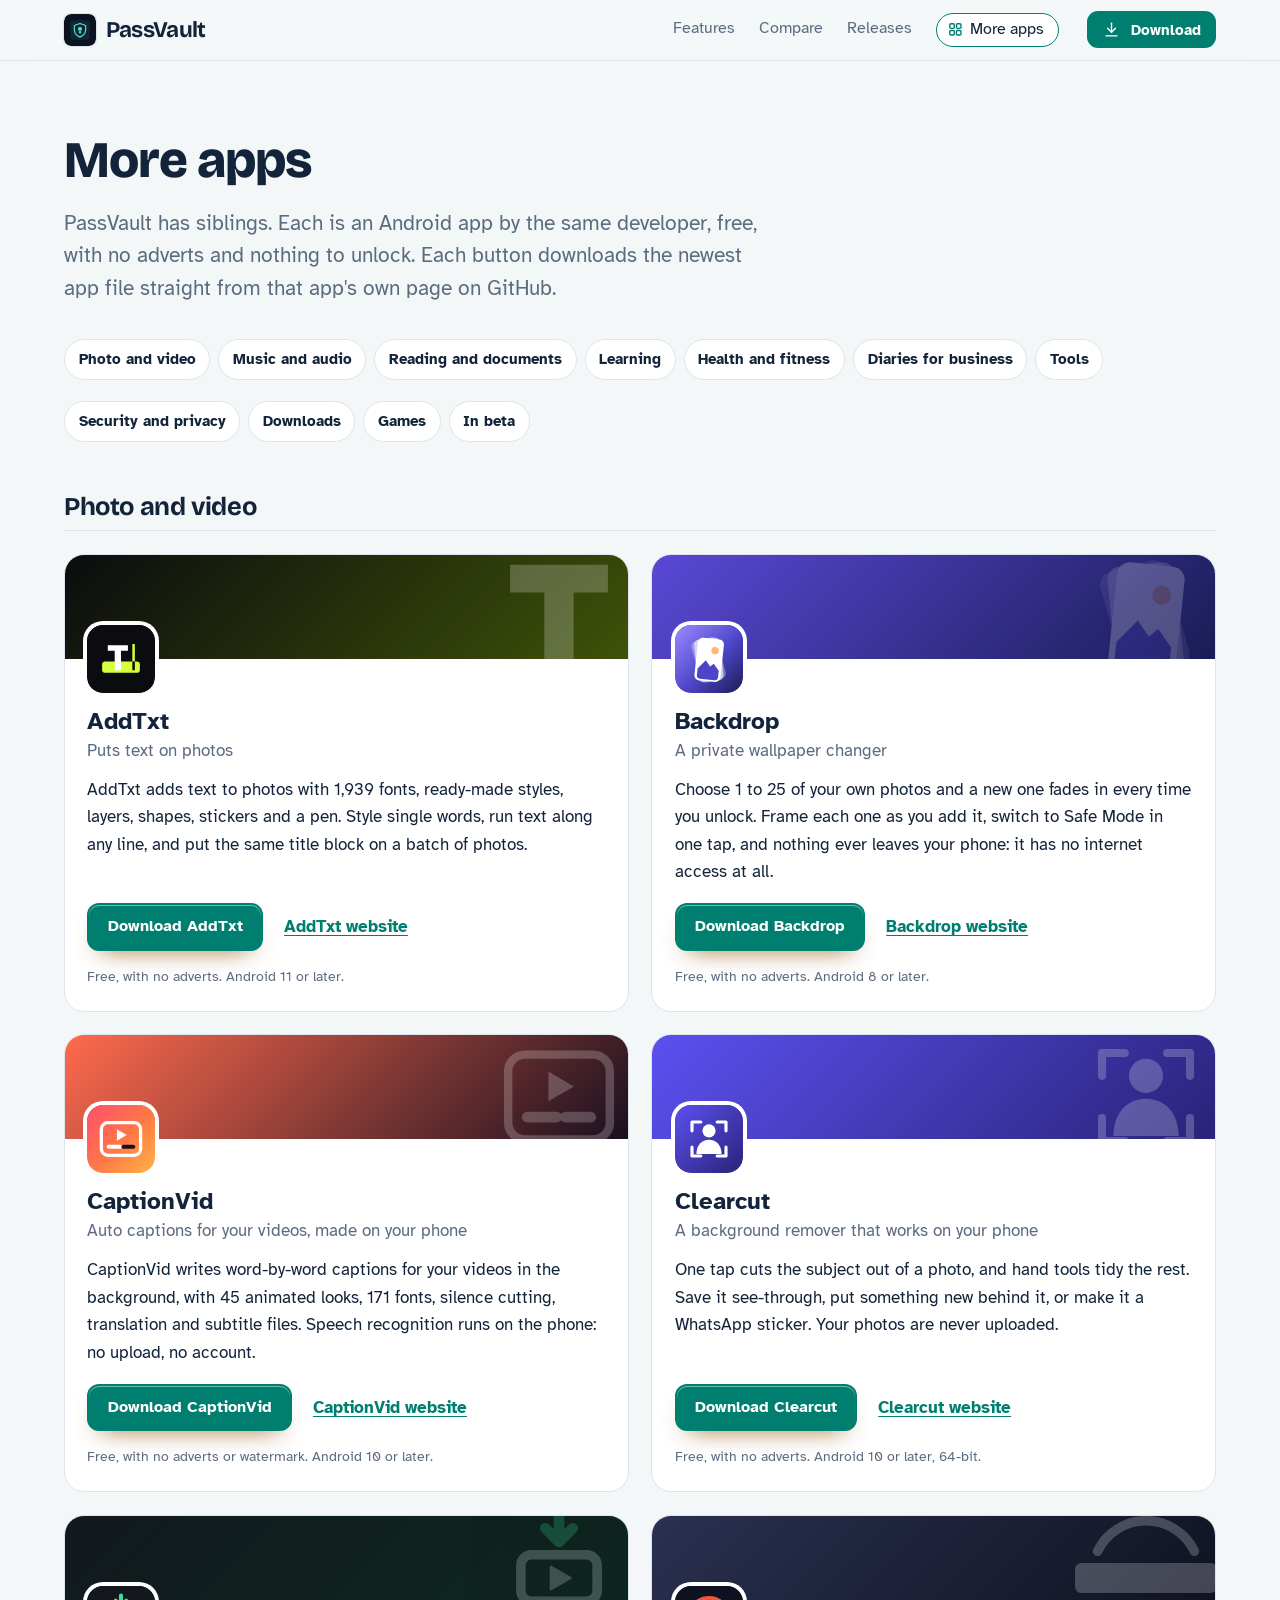
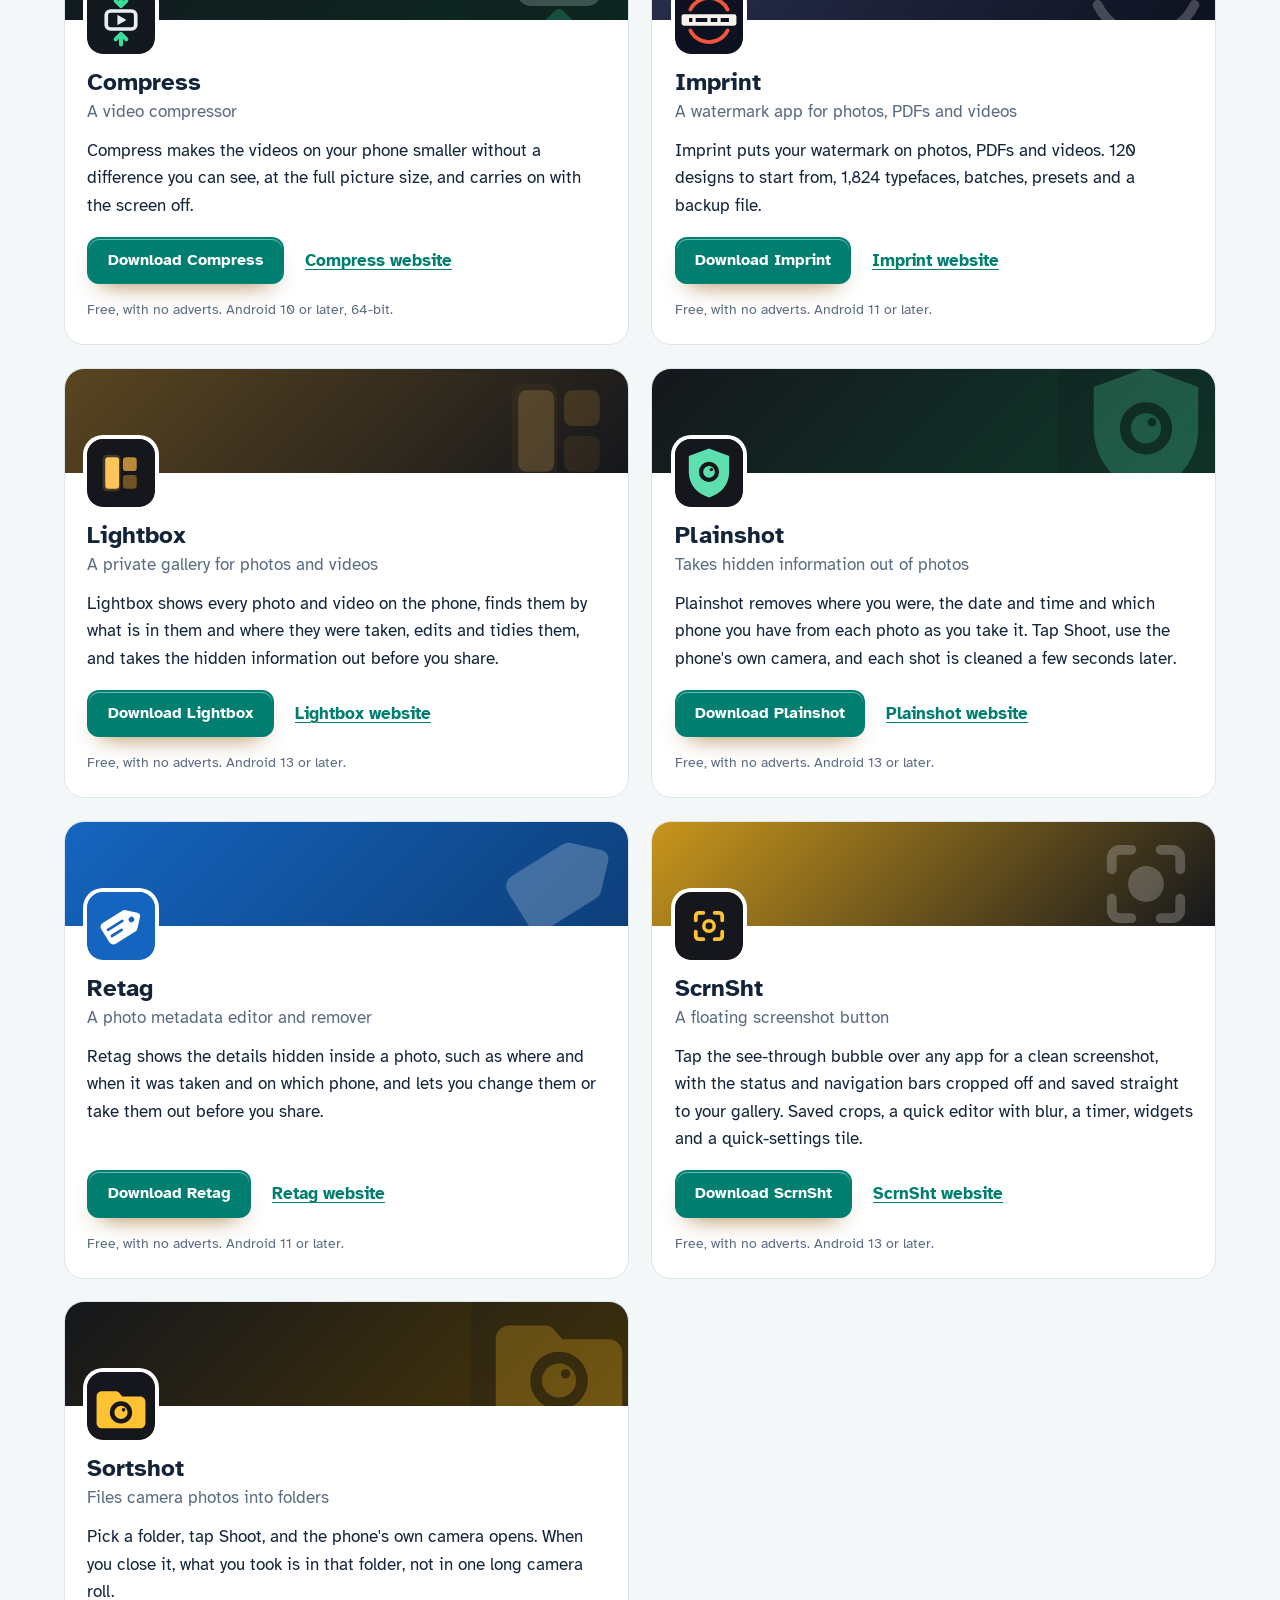
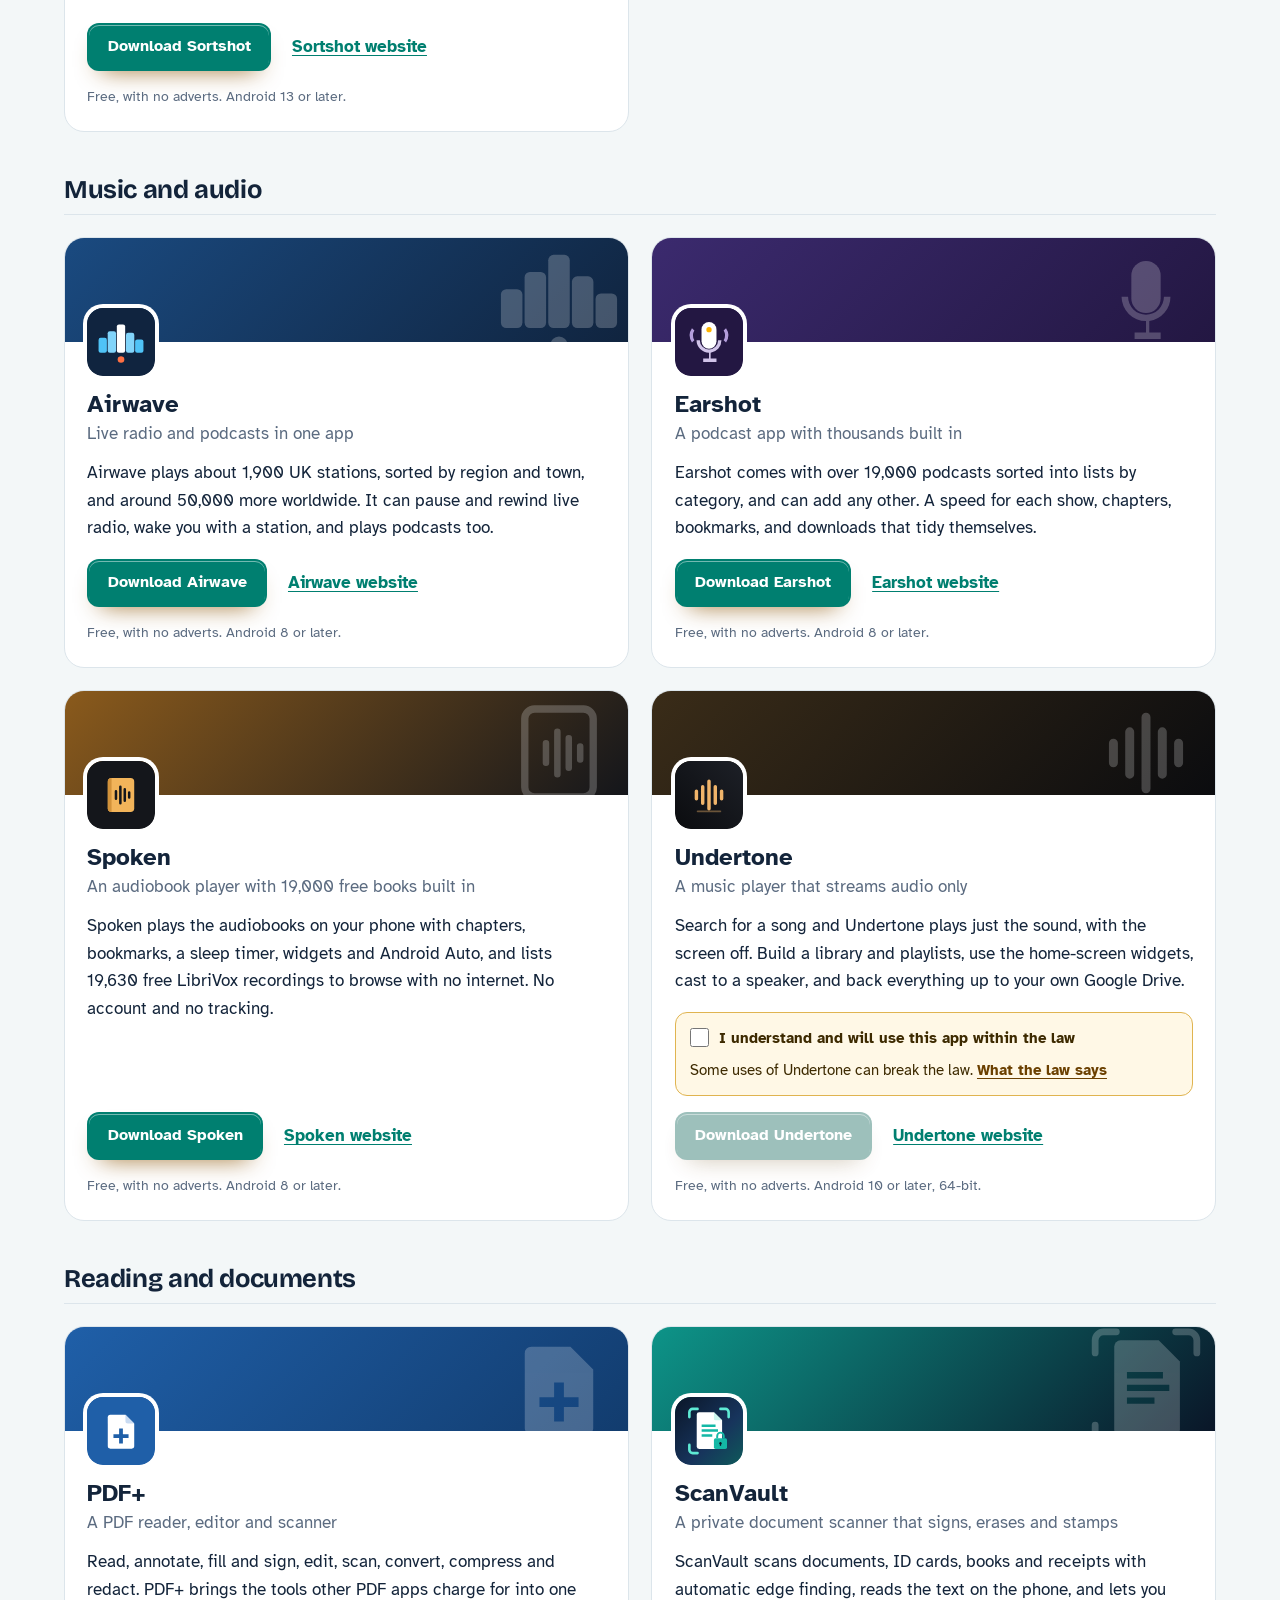
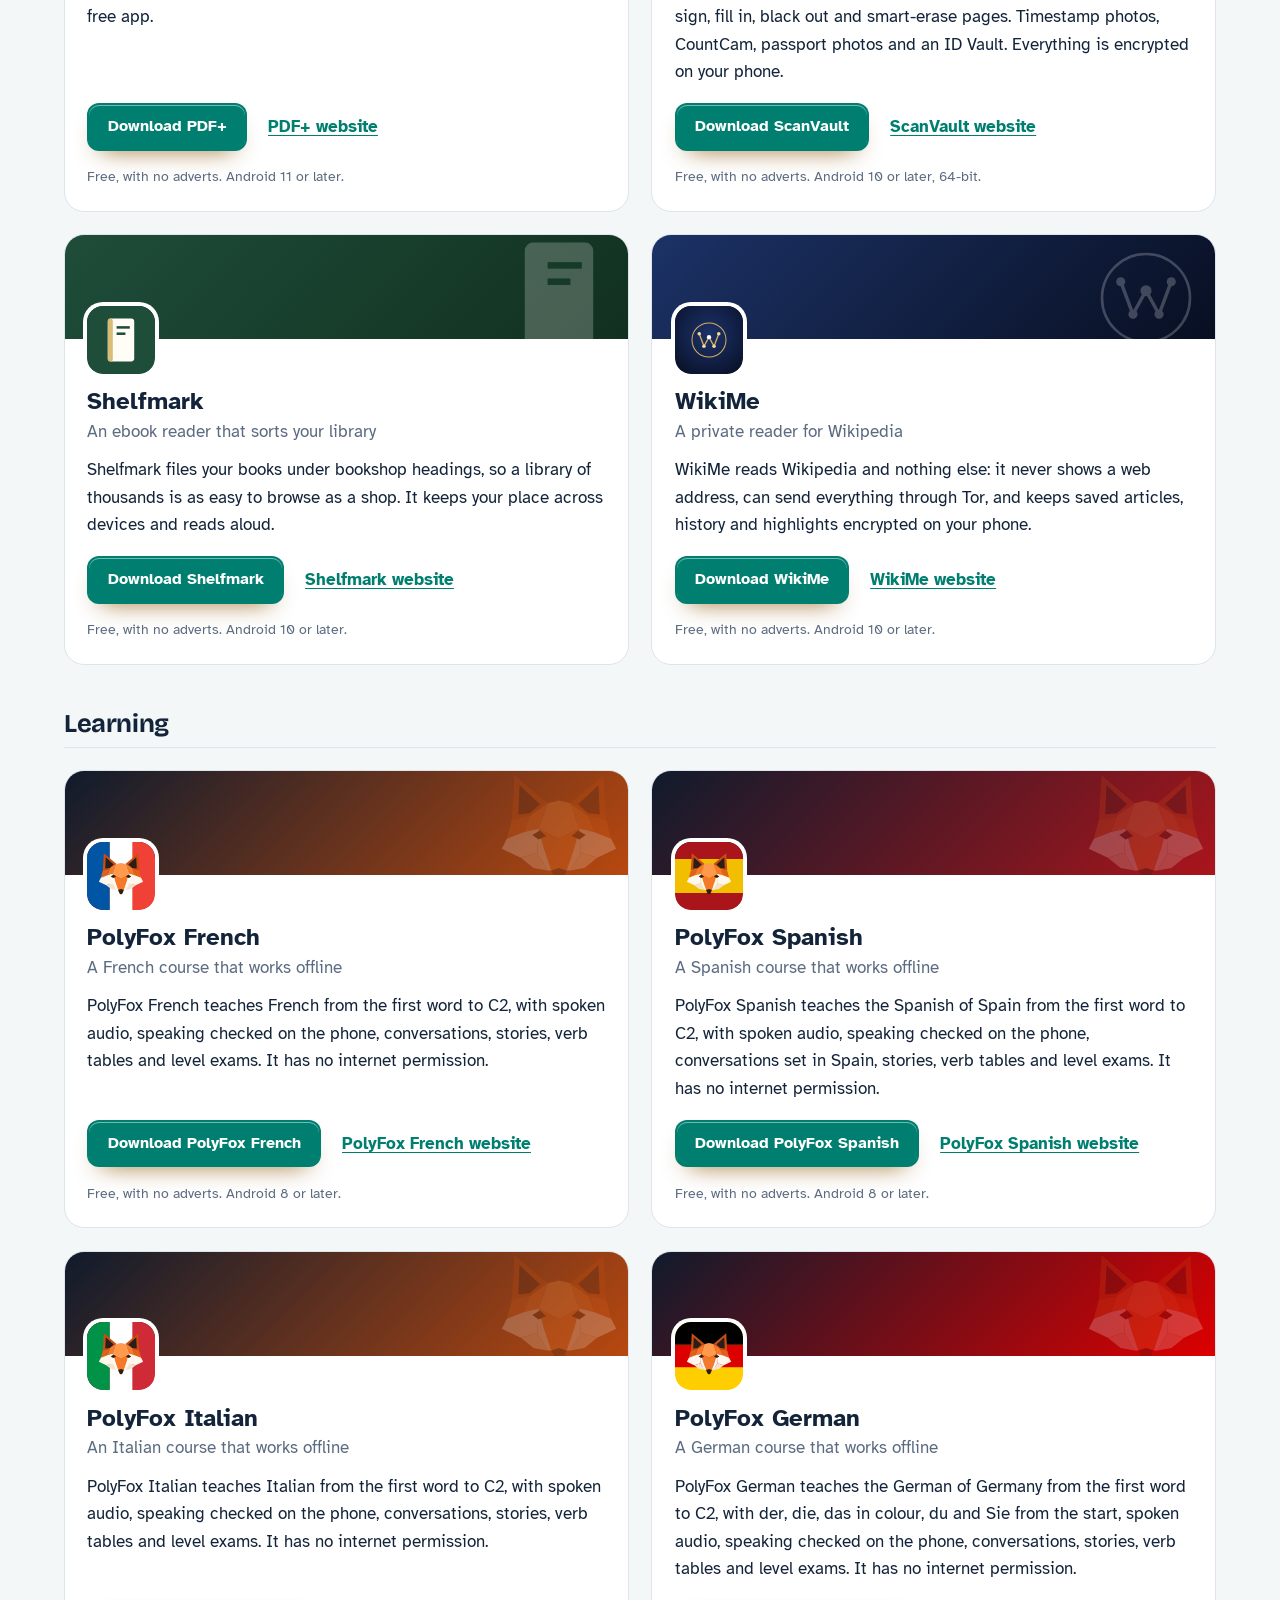
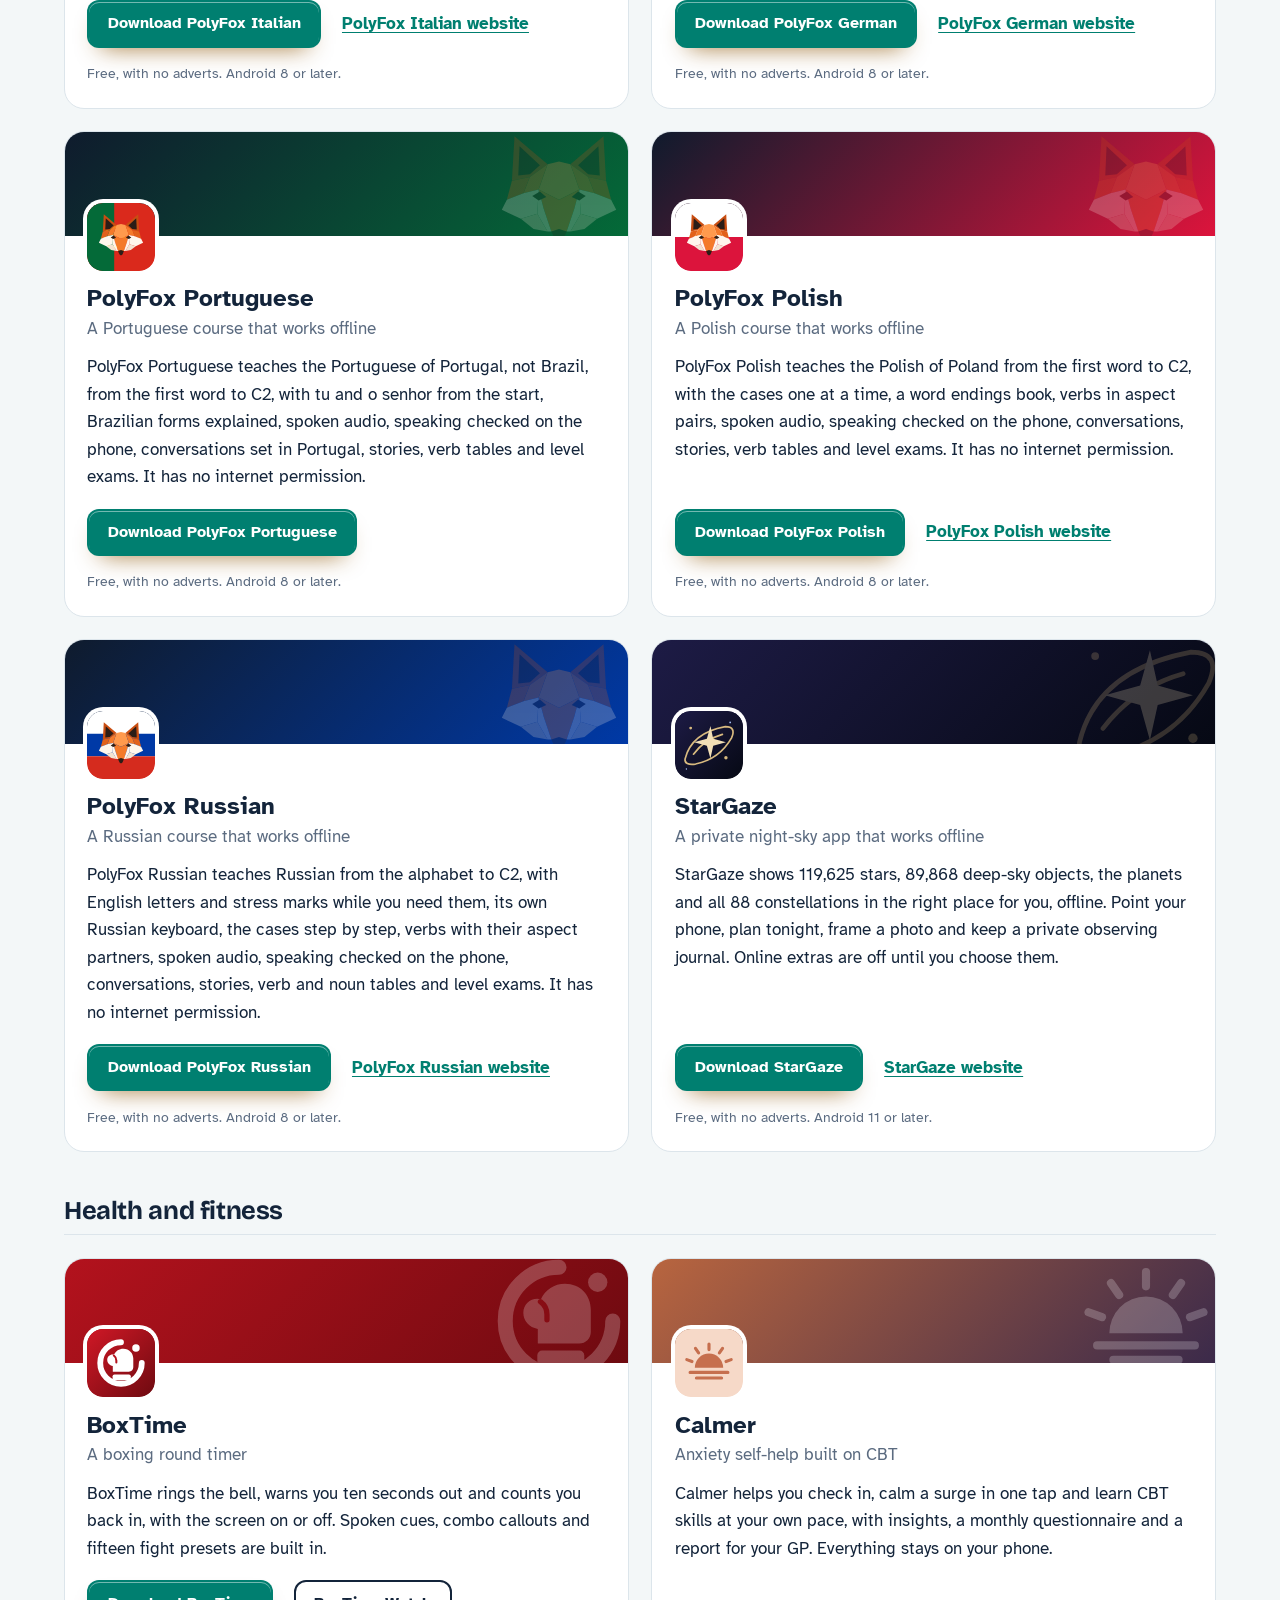
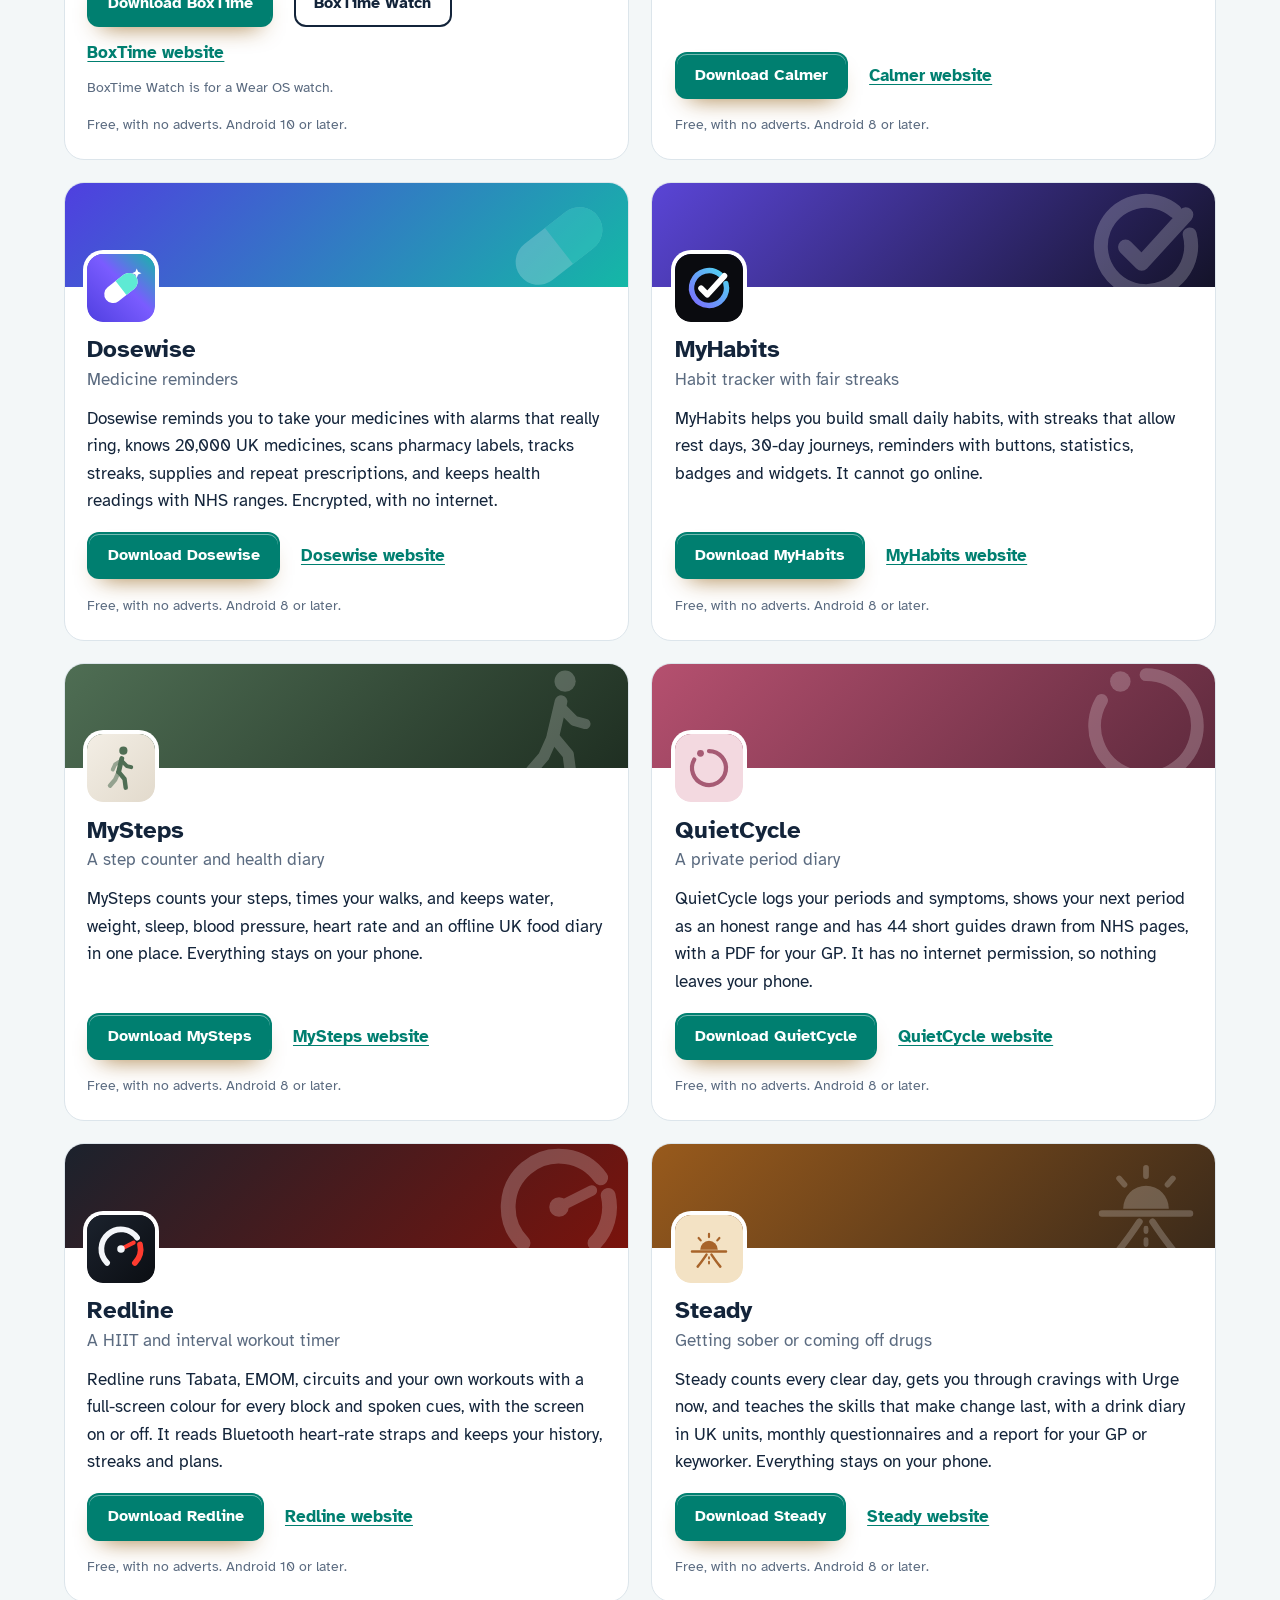
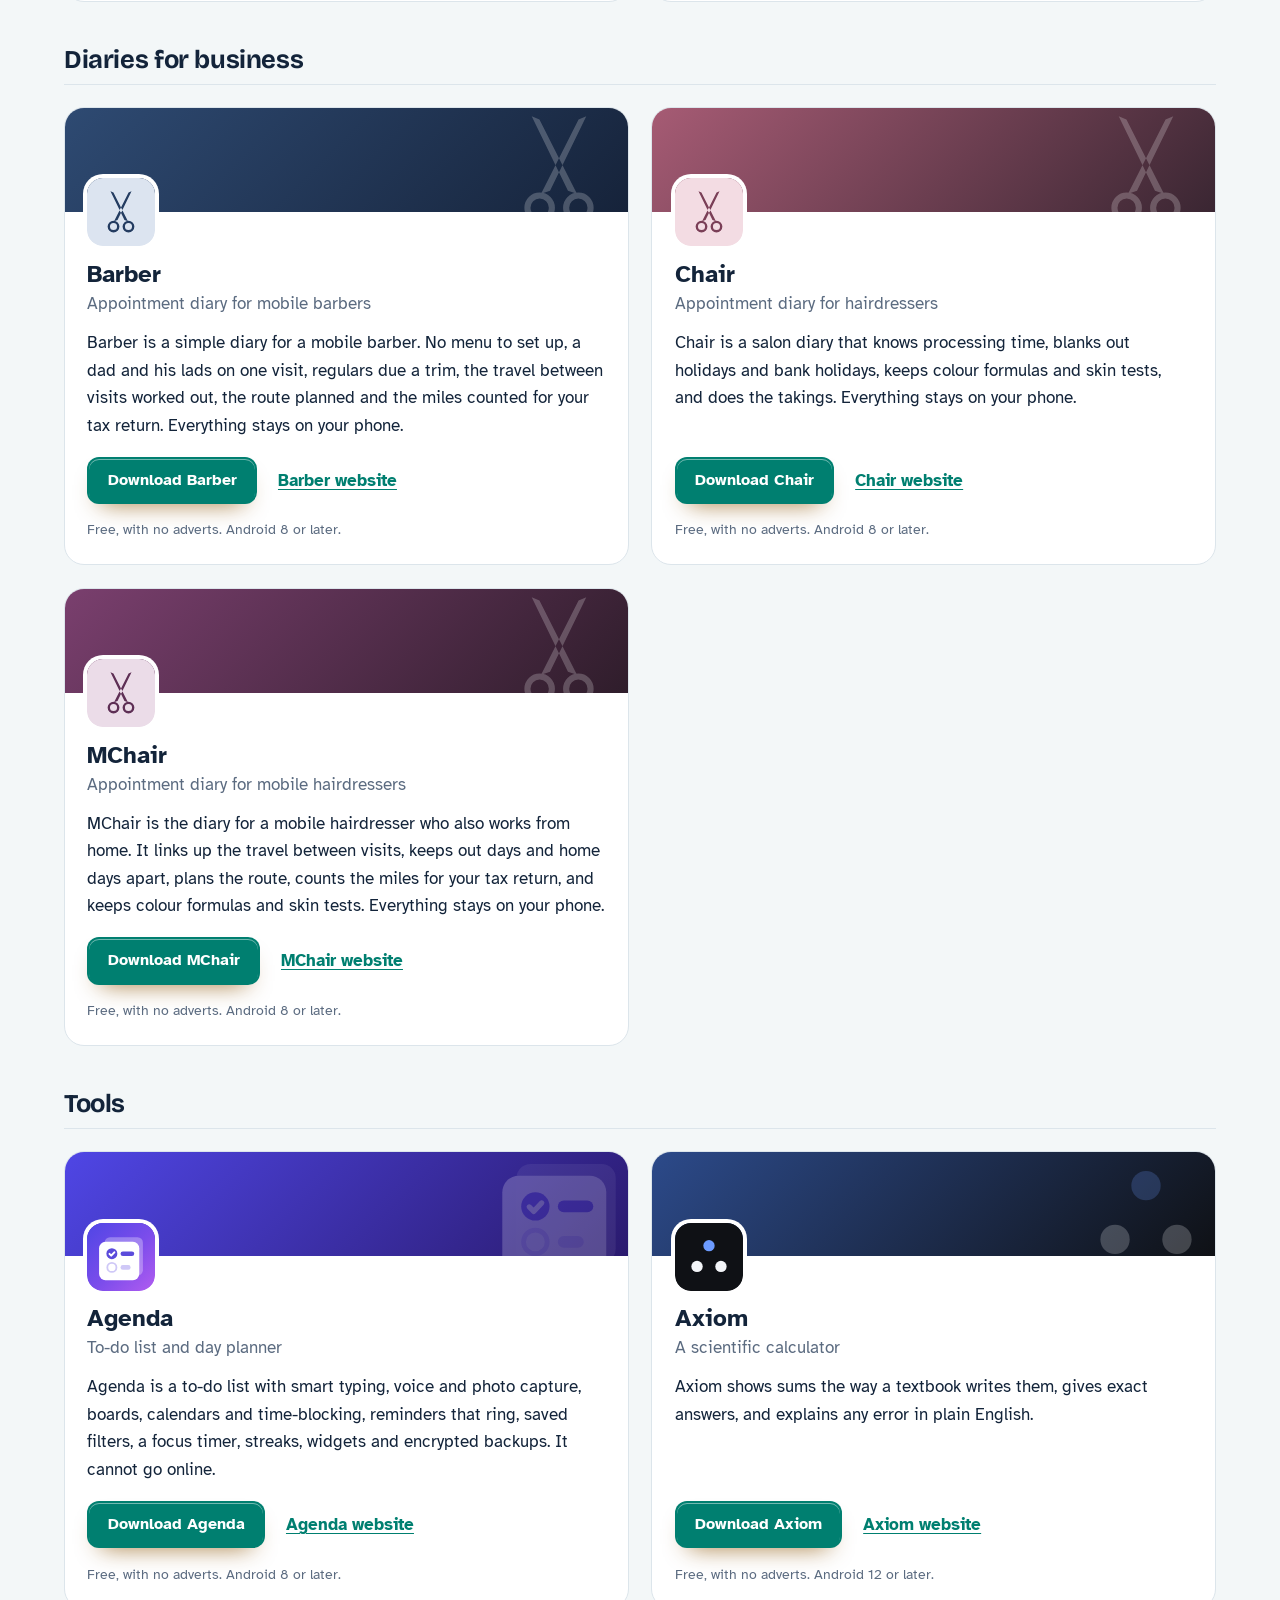
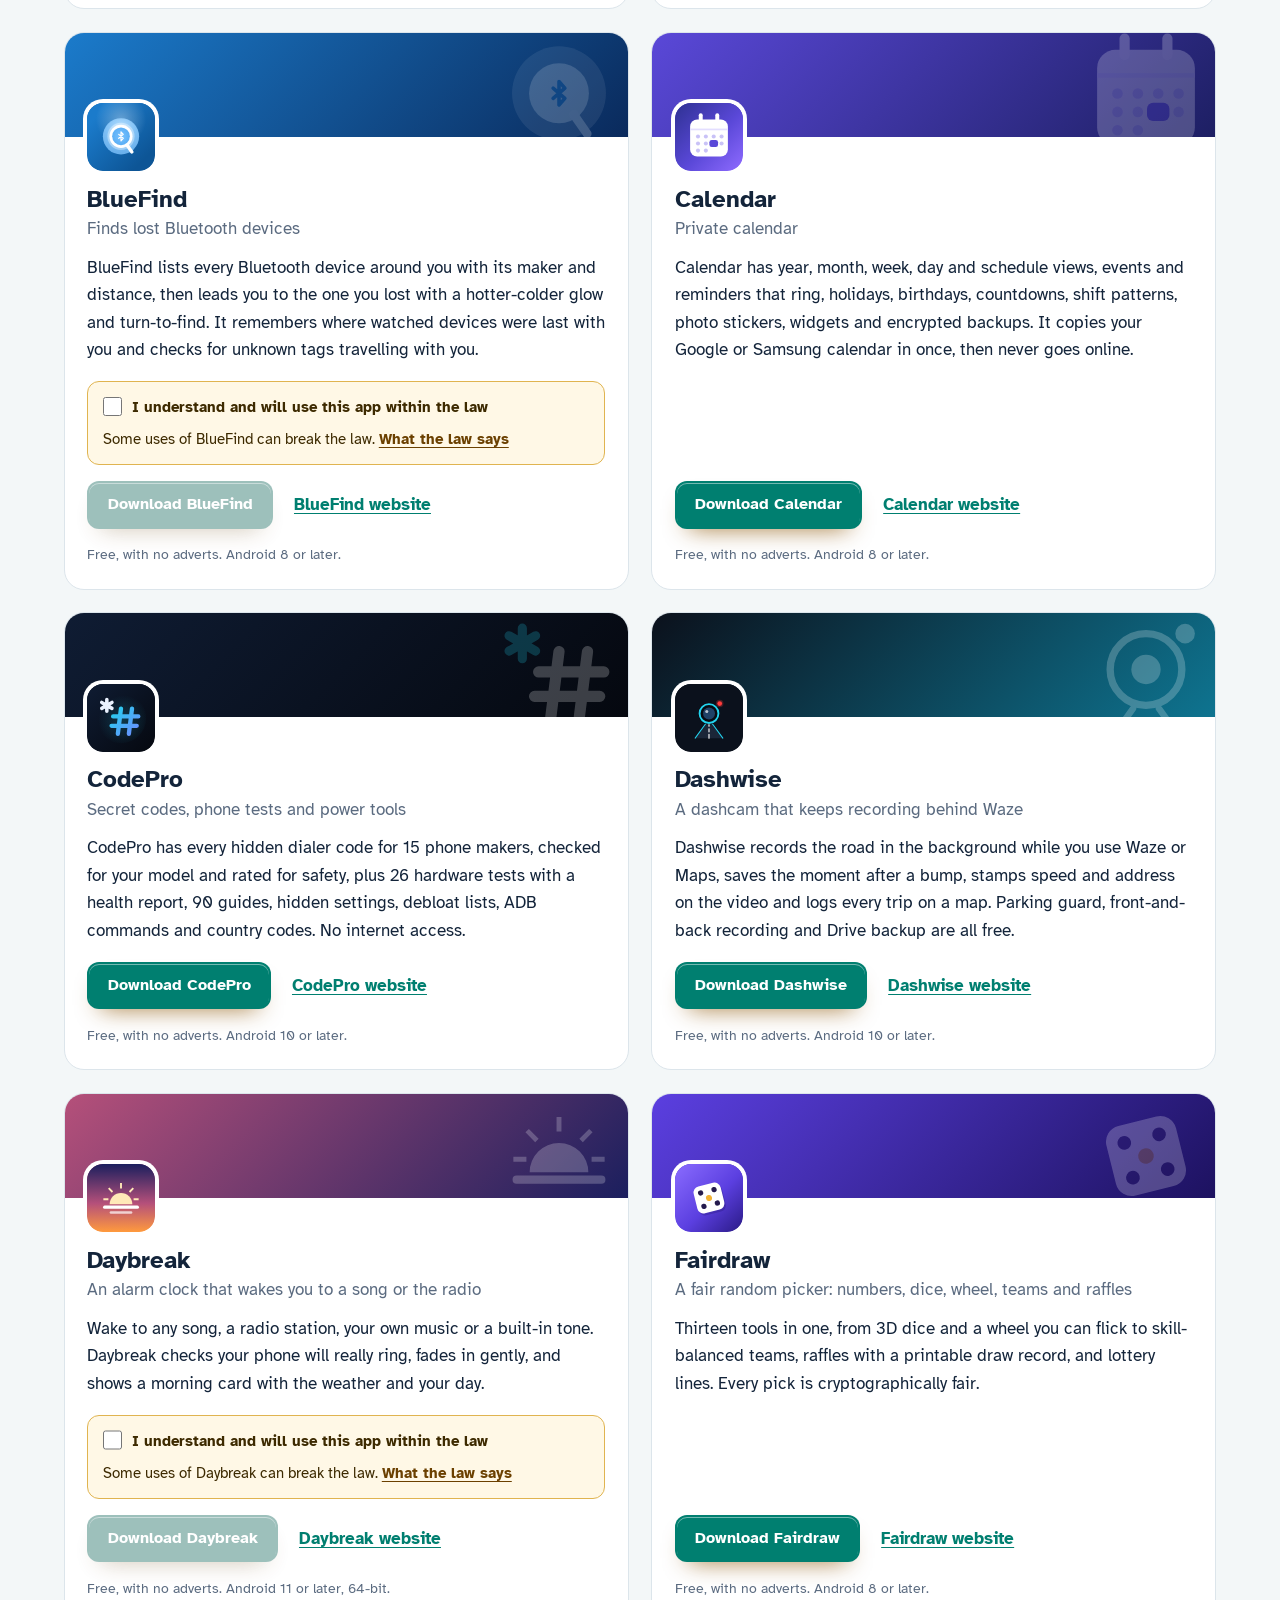
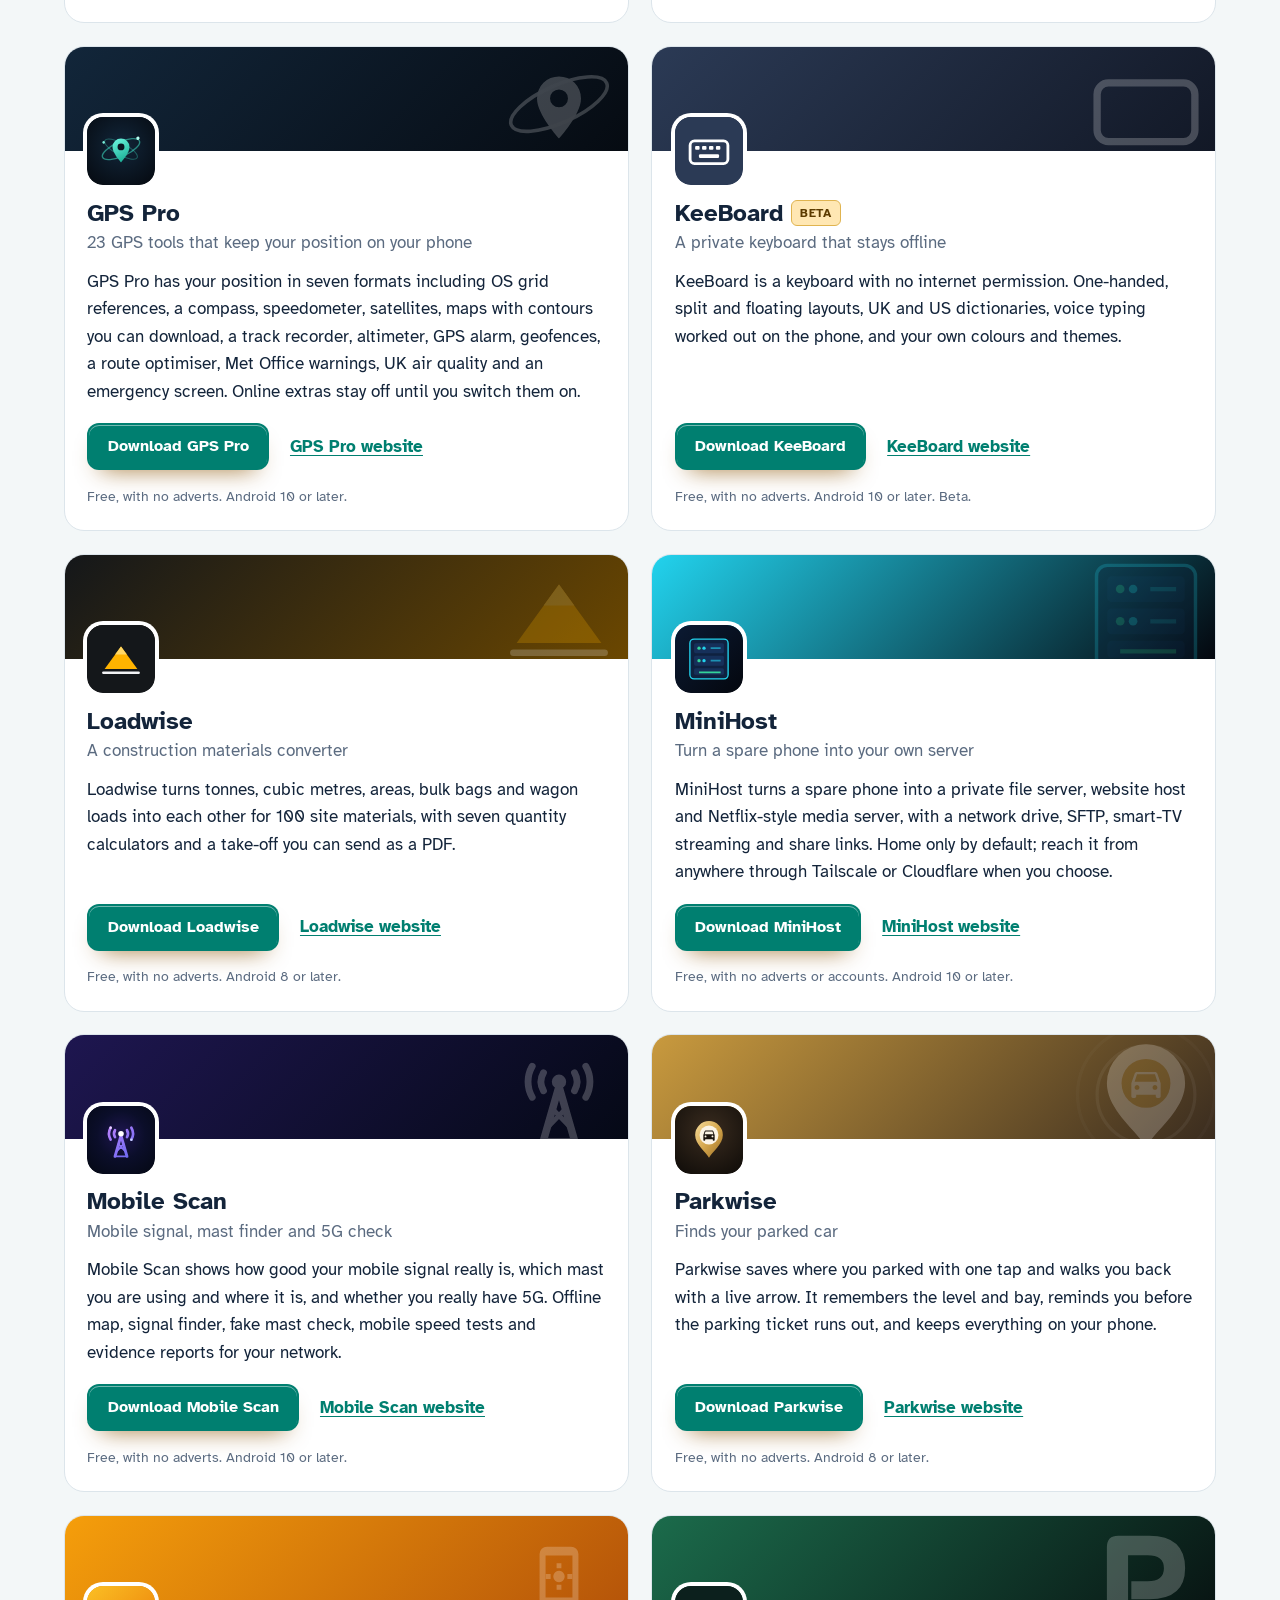
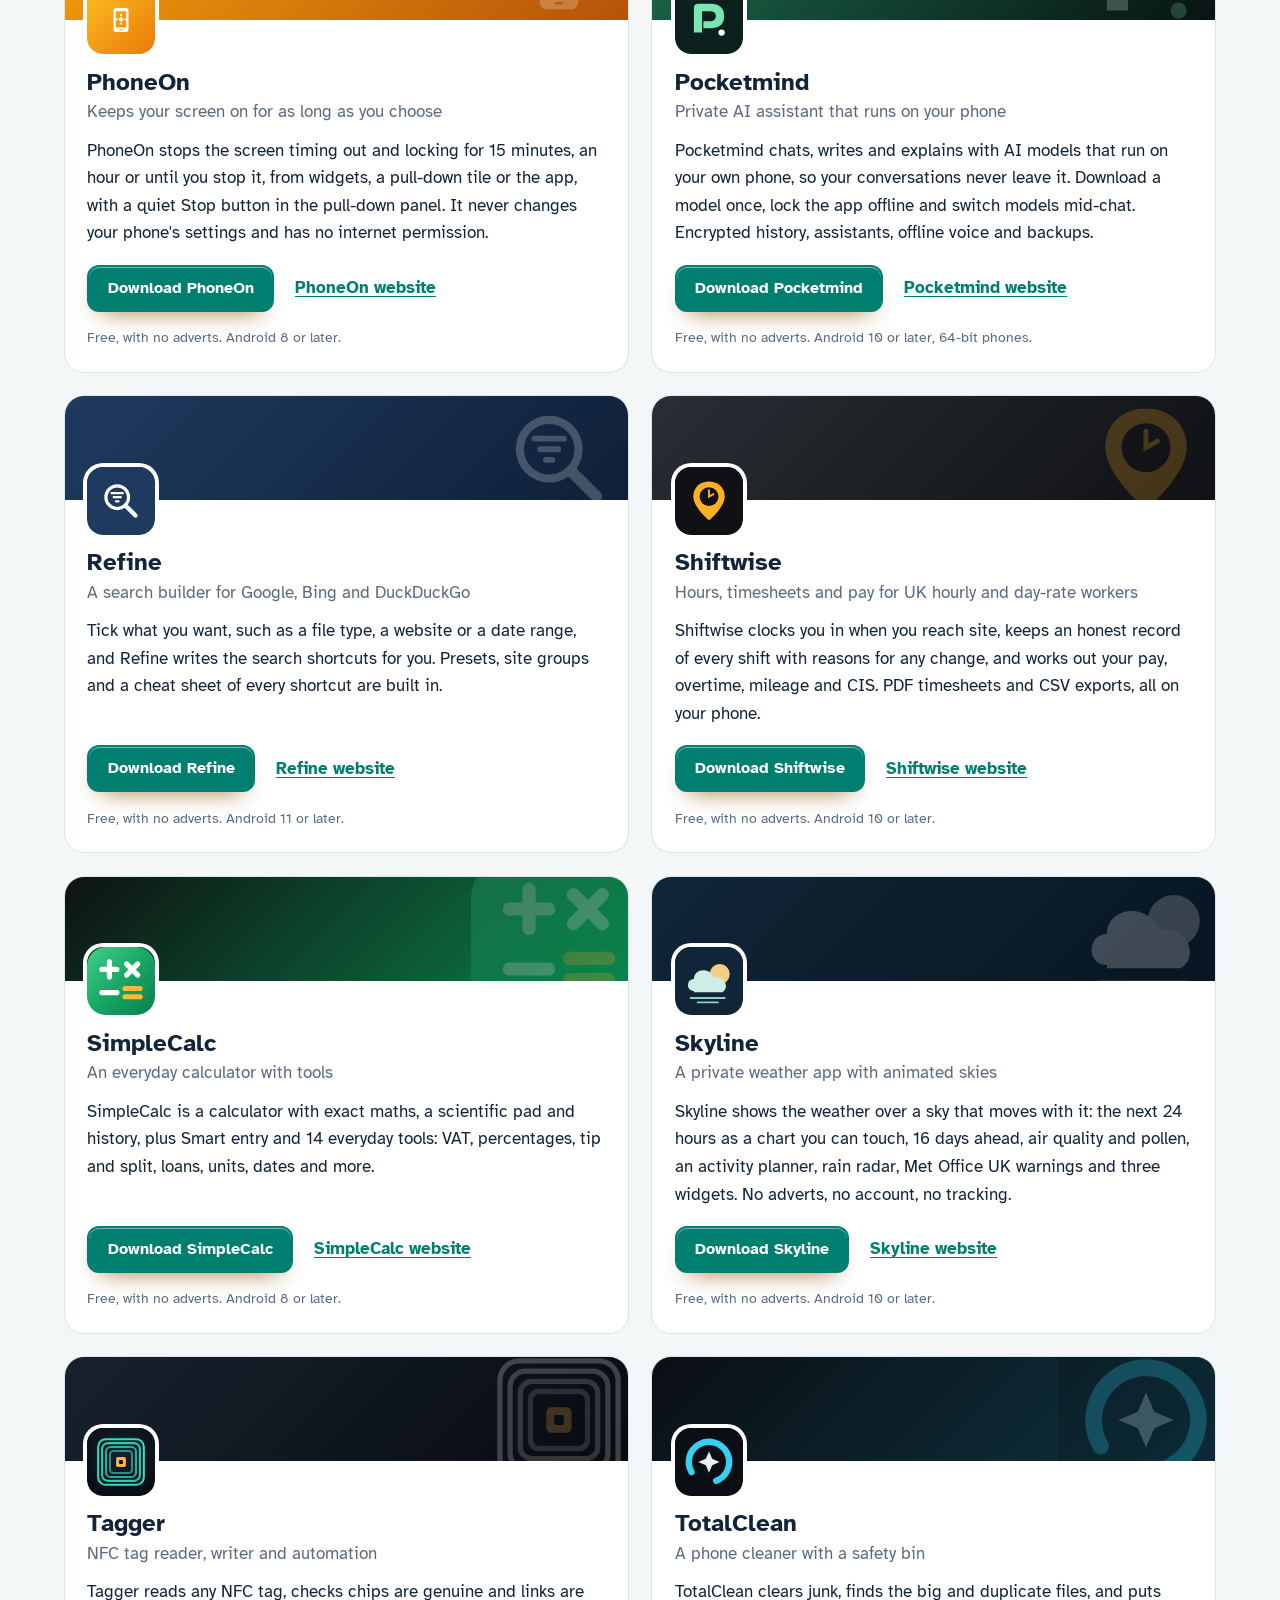
==== more-apps.html @ e1dc6493 "More apps: add MegaGen" ====
<!DOCTYPE html>
<html lang="en-GB">
<head>
<meta charset="utf-8">
<meta name="viewport" content="width=device-width, initial-scale=1">
<title>More free Android apps from the maker of PassVault</title>
<meta name="description" content="All 92 free Android apps from the maker of PassVault, in one list by category, each with its download and a link to its website.">
<meta name="author" content="Jonathan Jackson">
<link rel="canonical" href="https://customgpter.github.io/passvault/more-apps.html">
<meta name="theme-color" content="#f3f7f8" media="(prefers-color-scheme: light)">
<meta name="theme-color" content="#0b1220" media="(prefers-color-scheme: dark)">
<meta property="og:type" content="website">
<meta property="og:site_name" content="PassVault">
<meta property="og:title" content="More free Android apps from the maker of PassVault">
<meta property="og:description" content="All 92 free Android apps from the maker of PassVault, in one list by category, each with its download and a link to its website.">
<meta property="og:url" content="https://customgpter.github.io/passvault/more-apps.html">
<meta property="og:image" content="https://customgpter.github.io/passvault/assets/og.png">
<meta property="og:image:width" content="1200">
<meta property="og:image:height" content="630">
<meta property="og:image:alt" content="PassVault&#x27;s vault screen: nine protected items, Quick add, search and the item list">
<meta property="og:locale" content="en_GB">
<meta name="twitter:card" content="summary_large_image">
<link rel="icon" href="./assets/favicon.svg" type="image/svg+xml">
<link rel="apple-touch-icon" href="./assets/apple-touch-icon.png">
<link rel="preload" href="./assets/fonts/bricolage-grotesque-latin.woff2" as="font" type="font/woff2" crossorigin>
<link rel="preload" href="./assets/fonts/atkinson-hyperlegible-latin-400-normal.woff2" as="font" type="font/woff2" crossorigin>
<link rel="stylesheet" href="./assets/site.css?v=1">
<link rel="stylesheet" href="./assets/house.css?v=1">
<script type="application/ld+json">{"@context":"https://schema.org","@type":"ItemList","name":"Apps from the maker of PassVault","url":"https://customgpter.github.io/passvault/more-apps.html","itemListElement":[{"@type":"ListItem","position":1,"name":"AddTxt","url":"https://customgpter.github.io/addtxt/"},{"@type":"ListItem","position":2,"name":"Backdrop","url":"https://customgpter.github.io/backdrop/"},{"@type":"ListItem","position":3,"name":"CaptionVid","url":"https://customgpter.github.io/captionvid/"},{"@type":"ListItem","position":4,"name":"Clearcut","url":"https://customgpter.github.io/clearcut/"},{"@type":"ListItem","position":5,"name":"Compress","url":"https://customgpter.github.io/compress/"},{"@type":"ListItem","position":6,"name":"Imprint","url":"https://customgpter.github.io/imprint/"},{"@type":"ListItem","position":7,"name":"Lightbox","url":"https://customgpter.github.io/lightbox/"},{"@type":"ListItem","position":8,"name":"Plainshot","url":"https://customgpter.github.io/plainshot/"},{"@type":"ListItem","position":9,"name":"Retag","url":"https://customgpter.github.io/retag/"},{"@type":"ListItem","position":10,"name":"ScrnSht","url":"https://customgpter.github.io/scrnsht/"},{"@type":"ListItem","position":11,"name":"Sortshot","url":"https://customgpter.github.io/sortshot/"},{"@type":"ListItem","position":12,"name":"Airwave","url":"https://customgpter.github.io/airwave/"},{"@type":"ListItem","position":13,"name":"Earshot","url":"https://customgpter.github.io/earshot/"},{"@type":"ListItem","position":14,"name":"Spoken","url":"https://customgpter.github.io/spoken/"},{"@type":"ListItem","position":15,"name":"Undertone","url":"https://customgpter.github.io/undertone/"},{"@type":"ListItem","position":16,"name":"PDF+","url":"https://customgpter.github.io/pdfplus/"},{"@type":"ListItem","position":17,"name":"ScanVault","url":"https://customgpter.github.io/scanvault/"},{"@type":"ListItem","position":18,"name":"Shelfmark","url":"https://customgpter.github.io/shelfmark/"},{"@type":"ListItem","position":19,"name":"WikiMe","url":"https://customgpter.github.io/wikime/"},{"@type":"ListItem","position":20,"name":"PolyFox French","url":"https://customgpter.github.io/polyfox/"},{"@type":"ListItem","position":21,"name":"PolyFox German","url":"https://customgpter.github.io/polyfox-german/"},{"@type":"ListItem","position":22,"name":"PolyFox Polish","url":"https://customgpter.github.io/polyfox-polish/"},{"@type":"ListItem","position":23,"name":"PolyFox Russian","url":"https://customgpter.github.io/polyfox-russian/"},{"@type":"ListItem","position":24,"name":"StarGaze","url":"https://customgpter.github.io/stargaze/"},{"@type":"ListItem","position":25,"name":"BoxTime","url":"https://customgpter.github.io/boxtime/"},{"@type":"ListItem","position":26,"name":"Calmer","url":"https://customgpter.github.io/calmer/"},{"@type":"ListItem","position":27,"name":"Dosewise","url":"https://customgpter.github.io/dosewise/"},{"@type":"ListItem","position":28,"name":"MyHabits","url":"https://customgpter.github.io/myhabits/"},{"@type":"ListItem","position":29,"name":"MySteps","url":"https://customgpter.github.io/mysteps/"},{"@type":"ListItem","position":30,"name":"QuietCycle","url":"https://customgpter.github.io/quietcycle/"},{"@type":"ListItem","position":31,"name":"Redline","url":"https://customgpter.github.io/redline/"},{"@type":"ListItem","position":32,"name":"Steady","url":"https://customgpter.github.io/steady/"},{"@type":"ListItem","position":33,"name":"Barber","url":"https://customgpter.github.io/barber/"},{"@type":"ListItem","position":34,"name":"Chair","url":"https://customgpter.github.io/chair/"},{"@type":"ListItem","position":35,"name":"MChair","url":"https://customgpter.github.io/mchair/"},{"@type":"ListItem","position":36,"name":"Agenda","url":"https://customgpter.github.io/agenda/"},{"@type":"ListItem","position":37,"name":"Axiom","url":"https://customgpter.github.io/axiom/"},{"@type":"ListItem","position":38,"name":"BlueFind","url":"https://customgpter.github.io/bluefind/"},{"@type":"ListItem","position":39,"name":"Calendar","url":"https://customgpter.github.io/calendar/"},{"@type":"ListItem","position":40,"name":"CodePro","url":"https://customgpter.github.io/codepro/"},{"@type":"ListItem","position":41,"name":"Dashwise","url":"https://customgpter.github.io/dashwise/"},{"@type":"ListItem","position":42,"name":"Daybreak","url":"https://customgpter.github.io/daybreak/"},{"@type":"ListItem","position":43,"name":"Fairdraw","url":"https://customgpter.github.io/fairdraw/"},{"@type":"ListItem","position":44,"name":"GPS Pro","url":"https://customgpter.github.io/gpspro/"},{"@type":"ListItem","position":45,"name":"KeeBoard","url":"https://customgpter.github.io/keeboard/"},{"@type":"ListItem","position":46,"name":"Loadwise","url":"https://customgpter.github.io/loadwise/"},{"@type":"ListItem","position":47,"name":"MiniHost","url":"https://customgpter.github.io/minihost/"},{"@type":"ListItem","position":48,"name":"Mobile Scan","url":"https://customgpter.github.io/mobilescan/"},{"@type":"ListItem","position":49,"name":"Parkwise","url":"https://customgpter.github.io/parkwise/"},{"@type":"ListItem","position":50,"name":"Pocketmind","url":"https://customgpter.github.io/pocketmind/"},{"@type":"ListItem","position":51,"name":"Refine","url":"https://customgpter.github.io/refine/"},{"@type":"ListItem","position":52,"name":"Shiftwise","url":"https://customgpter.github.io/shiftwise/"},{"@type":"ListItem","position":53,"name":"SimpleCalc","url":"https://customgpter.github.io/simplecalc/"},{"@type":"ListItem","position":54,"name":"Skyline","url":"https://customgpter.github.io/skyline/"},{"@type":"ListItem","position":55,"name":"Tagger","url":"https://customgpter.github.io/tagger/"},{"@type":"ListItem","position":56,"name":"TotalClean","url":"https://customgpter.github.io/totalclean/"},{"@type":"ListItem","position":57,"name":"TVLink","url":"https://customgpter.github.io/tvlink/"},{"@type":"ListItem","position":58,"name":"Unbox","url":"https://customgpter.github.io/unbox/"},{"@type":"ListItem","position":59,"name":"WhatsKeep","url":"https://customgpter.github.io/whatskeep/"},{"@type":"ListItem","position":60,"name":"WiFi Scan","url":"https://customgpter.github.io/wifiscan/"},{"@type":"ListItem","position":61,"name":"Auditly","url":"https://customgpter.github.io/auditly/"},{"@type":"ListItem","position":62,"name":"Backchannel","url":"https://customgpter.github.io/backchannel/"},{"@type":"ListItem","position":63,"name":"ENotes","url":"https://customgpter.github.io/enotes/"},{"@type":"ListItem","position":64,"name":"FindMe","url":"https://customgpter.github.io/findme/"},{"@type":"ListItem","position":65,"name":"iLock","url":"https://customgpter.github.io/ilock/"},{"@type":"ListItem","position":66,"name":"ImSafe","url":"https://customgpter.github.io/imsafe/"},{"@type":"ListItem","position":67,"name":"IShred","url":"https://customgpter.github.io/ishred/"},{"@type":"ListItem","position":68,"name":"LockBox","url":"https://customgpter.github.io/lockbox/"},{"@type":"ListItem","position":69,"name":"PassVault","url":"https://customgpter.github.io/passvault/"},{"@type":"ListItem","position":70,"name":"SpyFind","url":"https://customgpter.github.io/spyfind/"},{"@type":"ListItem","position":71,"name":"TextWipe","url":"https://customgpter.github.io/textwipe/"},{"@type":"ListItem","position":72,"name":"Tracewire","url":"https://customgpter.github.io/tracewire/"},{"@type":"ListItem","position":73,"name":"Vigil","url":"https://customgpter.github.io/vigil/"},{"@type":"ListItem","position":74,"name":"Grab","url":"https://customgpter.github.io/grab/"},{"@type":"ListItem","position":75,"name":"Swarm","url":"https://customgpter.github.io/swarm/"},{"@type":"ListItem","position":76,"name":"Plane Games","url":"https://customgpter.github.io/plane-games/"},{"@type":"ListItem","position":77,"name":"Ninefold","url":"https://customgpter.github.io/ninefold/"},{"@type":"ListItem","position":78,"name":"Cubewise","url":"https://customgpter.github.io/cubewise/"},{"@type":"ListItem","position":79,"name":"Tilewise","url":"https://customgpter.github.io/tilewise/"},{"@type":"ListItem","position":80,"name":"Letterwise","url":"https://customgpter.github.io/letterwise/"},{"@type":"ListItem","position":81,"name":"Kingside","url":"https://customgpter.github.io/kingside/"},{"@type":"ListItem","position":82,"name":"Deckhand","url":"https://customgpter.github.io/deckhand/"},{"@type":"ListItem","position":83,"name":"SNESForge","url":"https://customgpter.github.io/snesforge/"},{"@type":"ListItem","position":84,"name":"Fame Boy","url":"https://customgpter.github.io/fameboy/"},{"@type":"ListItem","position":85,"name":"PSPPro","url":"https://customgpter.github.io/psppro/"},{"@type":"ListItem","position":86,"name":"MegaGen","url":"https://customgpter.github.io/megagen/"},{"@type":"ListItem","position":87,"name":"QVR","url":"https://customgpter.github.io/qvr/"},{"@type":"ListItem","position":88,"name":"QVR Watch","url":"https://customgpter.github.io/qvr-watch/"},{"@type":"ListItem","position":89,"name":"QVRLite","url":"https://customgpter.github.io/qvrlite/"},{"@type":"ListItem","position":90,"name":"Onionz","url":"https://customgpter.github.io/onionz/"},{"@type":"ListItem","position":91,"name":"OnionzWeb","url":"https://customgpter.github.io/onionzweb/"}]}</script>
<link rel="stylesheet" href="./assets/apps-list.css?v=1">
<script src="./assets/apps-list.js?v=1" defer></script>
</head>
<body>
<a class="skip" href="#main">Skip to content</a>
<header class="masthead">
<div class="wrap">
<a class="brand" href="./" aria-label="PassVault home"><svg viewBox="0 0 108 108" aria-hidden="true"><rect width="108" height="108" rx="24" fill="#0B1220"/><path fill="#122539" d="M28,21L80,21Q87,21 87,28L87,80Q87,87 80,87L28,87Q21,87 21,80L21,28Q21,21 28,21"/><path fill="none" stroke="#54E3C0" stroke-width="4" stroke-linejoin="round" d="M54,32L73,39L73,54Q73,70 54,78Q35,70 35,54L35,39Z"/><path fill="#54E3C0" d="M54,44A7,7 0,1 0,54 58A7,7 0,1 0,54 44M51,56L57,56L58,65L50,65Z"/></svg><span>PassVault</span></a>
<nav aria-label="Main"><ul><li><a href="./#features">Features</a></li><li><a href="./compare.html">Compare</a></li><li><a href="./releases.html">Releases</a></li><li><a class="more-apps" href="./more-apps.html" aria-current="page"><svg class="ico" viewBox="0 0 24 24" aria-hidden="true"><rect x="4" y="4" width="6.5" height="6.5" rx="1.6"/><rect x="13.5" y="4" width="6.5" height="6.5" rx="1.6"/><rect x="4" y="13.5" width="6.5" height="6.5" rx="1.6"/><rect x="13.5" y="13.5" width="6.5" height="6.5" rx="1.6"/></svg>More apps</a></li></ul></nav>
<a class="button small" href="https://github.com/CustomGPTer/passvault/releases/latest/download/PassVault.apk"><svg class="ico" viewBox="0 0 24 24" aria-hidden="true"><path d="M12 4v11"/><path d="M7 10.5l5 5 5-5"/><path d="M5 20h14"/></svg>Download</a>
</div>
</header>
<main id="main" class="doc">
<div class="wrap">
<div class="measure">
<h1>More apps</h1>
<p class="lede">PassVault has siblings. Each is an Android app by the same developer, free, with no adverts and nothing to unlock. Each button downloads the newest app file straight from that app's own page on GitHub.</p>
</div>
<!-- apps:start -->
<nav class="mapps-jump" aria-label="App groups"><ul><li><a href="#apps-photo">Photo and video</a></li><li><a href="#apps-audio">Music and audio</a></li><li><a href="#apps-reading">Reading and documents</a></li><li><a href="#apps-learning">Learning</a></li><li><a href="#apps-health">Health and fitness</a></li><li><a href="#apps-diaries">Diaries for business</a></li><li><a href="#apps-tools">Tools</a></li><li><a href="#apps-security">Security and privacy</a></li><li><a href="#apps-downloads">Downloads</a></li><li><a href="#apps-games">Games</a></li><li><a href="#apps-testing">In beta</a></li></ul></nav>
<div class="mapps-group" role="group" aria-labelledby="apps-photo"><h2 class="mapps-cat" id="apps-photo">Photo and video</h2>
<ul class="mapps"><li class="mapp" style="--b:#0b0c0f;--b2:#3f5208"><div class="mapp-cover" aria-hidden="true"><svg viewBox="0 0 108 108"><path fill="#fff" d="M24 22h60v17H63v49H45V39H24z"/></svg></div><div class="mapp-body"><svg class="mapp-icon" viewBox="0 0 108 108" aria-hidden="true"><rect width="108" height="108" rx="24" fill="#0b0c0f"/><path fill="#d4ff3a" d="M29 58h50a5 5 0 0 1 5 5v8a5 5 0 0 1-5 5H29a5 5 0 0 1-5-5v-8a5 5 0 0 1 5-5z"/><path fill="#fff" d="M33 32h32v9H54v31H44V41H33z"/><path fill="#d4ff3a" d="M72 30h4v28h-4z"/><path fill="#0b0c0f" d="M72 58h4v14h-4z"/></svg><h3>AddTxt</h3><p class="mapp-kind">Puts text on photos</p><p class="mapp-say">AddTxt adds text to photos with 1,939 fonts, ready-made styles, layers, shapes, stickers and a pen. Style single words, run text along any line, and put the same title block on a batch of photos.</p><p class="mapp-go"><a class="button" href="https://github.com/CustomGPTer/addtxt/releases/latest/download/AddTxt.apk">Download AddTxt</a><a class="mapp-site" href="https://customgpter.github.io/addtxt/">AddTxt website</a></p><p class="mapp-needs">Free, with no adverts. Android 11 or later.</p></div></li>
<li class="mapp" style="--b:#5a48d6;--b2:#1a1c55"><div class="mapp-cover" aria-hidden="true"><svg viewBox="0 0 108 108"><g transform="translate(54 58) scale(1.3) translate(-54 -58)"><rect x="38" y="30" width="32" height="52" rx="6" fill="#fff" fill-opacity=".3" transform="rotate(-16 54 58)"/><rect x="38" y="30" width="32" height="52" rx="6" fill="#fff" fill-opacity=".6" transform="rotate(-6 54 58)"/><g transform="rotate(6 54 58)"><rect x="38" y="30" width="32" height="52" rx="6" fill="#fff"/><path d="M41 68l9-11 6 7 4-4 7 8v8a4 4 0 0 1-4 4H45a4 4 0 0 1-4-4z" fill="#4d45c9"/><circle cx="60" cy="44" r="4.5" fill="#FFB86B"/></g></g></svg></div><div class="mapp-body"><svg class="mapp-icon" viewBox="0 0 108 108" aria-hidden="true"><defs><linearGradient id="i-backdrop-mapp-cc" x1="0" y1="0" x2="1" y2="1"><stop offset="0" stop-color="#9c8bff"/><stop offset=".55" stop-color="#4d45c9"/><stop offset="1" stop-color="#1a1c55"/></linearGradient></defs><rect width="108" height="108" rx="24" fill="url(#i-backdrop-mapp-cc)"/><g transform="translate(54 58) scale(1.3) translate(-54 -58)"><rect x="38" y="30" width="32" height="52" rx="6" fill="#fff" fill-opacity=".3" transform="rotate(-16 54 58)"/><rect x="38" y="30" width="32" height="52" rx="6" fill="#fff" fill-opacity=".6" transform="rotate(-6 54 58)"/><g transform="rotate(6 54 58)"><rect x="38" y="30" width="32" height="52" rx="6" fill="#fff"/><path d="M41 68l9-11 6 7 4-4 7 8v8a4 4 0 0 1-4 4H45a4 4 0 0 1-4-4z" fill="#4d45c9"/><circle cx="60" cy="44" r="4.5" fill="#FFB86B"/></g></g></svg><h3>Backdrop</h3><p class="mapp-kind">A private wallpaper changer</p><p class="mapp-say">Choose 1 to 25 of your own photos and a new one fades in every time you unlock. Frame each one as you add it, switch to Safe Mode in one tap, and nothing ever leaves your phone: it has no internet access at all.</p><p class="mapp-go"><a class="button" href="https://github.com/CustomGPTer/backdrop/releases/latest/download/Backdrop.apk">Download Backdrop</a><a class="mapp-site" href="https://customgpter.github.io/backdrop/">Backdrop website</a></p><p class="mapp-needs">Free, with no adverts. Android 8 or later.</p></div></li>
<li class="mapp" style="--b:#ff6a4d;--b2:#1a1020"><div class="mapp-cover" aria-hidden="true"><svg viewBox="0 0 108 108"><g transform="translate(54 54) scale(1.3) translate(-54 -54)"><path d="M38,34 h32 a8,8 0 0 1 8,8 v24 a8,8 0 0 1 -8,8 h-32 a8,8 0 0 1 -8,-8 v-24 a8,8 0 0 1 8,-8 z" fill="none" stroke="#fff" stroke-width="4"/><path d="M49,42 L61,49 L49,56 Z" fill="#fff"/><path d="M39,61 h14 a2.5,2.5 0 0 1 0,5 h-14 a2.5,2.5 0 0 1 0,-5 z" fill="#fff"/><path d="M57,61 h12 a2.5,2.5 0 0 1 0,5 h-12 a2.5,2.5 0 0 1 0,-5 z" fill="#ffffff"/></g></svg></div><div class="mapp-body"><svg class="mapp-icon" viewBox="0 0 108 108" aria-hidden="true"><defs><linearGradient id="i-captionvid-cvbg" x1="0" y1="0" x2="1" y2="1"><stop offset="0" stop-color="#ff4d6d"/><stop offset=".55" stop-color="#ff7a45"/><stop offset="1" stop-color="#ffb547"/></linearGradient></defs><rect width="108" height="108" rx="24" fill="url(#i-captionvid-cvbg)"/><g transform="translate(54 54) scale(1.3) translate(-54 -54)"><path d="M38,34 h32 a8,8 0 0 1 8,8 v24 a8,8 0 0 1 -8,8 h-32 a8,8 0 0 1 -8,-8 v-24 a8,8 0 0 1 8,-8 z" fill="none" stroke="#fff" stroke-width="4"/><path d="M49,42 L61,49 L49,56 Z" fill="#fff"/><path d="M39,61 h14 a2.5,2.5 0 0 1 0,5 h-14 a2.5,2.5 0 0 1 0,-5 z" fill="#fff"/><path d="M57,61 h12 a2.5,2.5 0 0 1 0,5 h-12 a2.5,2.5 0 0 1 0,-5 z" fill="#1a1020"/></g></svg><h3>CaptionVid</h3><p class="mapp-kind">Auto captions for your videos, made on your phone</p><p class="mapp-say">CaptionVid writes word-by-word captions for your videos in the background, with 45 animated looks, 171 fonts, silence cutting, translation and subtitle files. Speech recognition runs on the phone: no upload, no account.</p><p class="mapp-go"><a class="button" href="https://github.com/CustomGPTer/captionvid/releases/latest/download/CaptionVid.apk">Download CaptionVid</a><a class="mapp-site" href="https://customgpter.github.io/captionvid/">CaptionVid website</a></p><p class="mapp-needs">Free, with no adverts or watermark. Android 10 or later.</p></div></li><li class="mapp" style="--b:#5b50f0;--b2:#2a2378"><div class="mapp-cover" aria-hidden="true"><svg viewBox="0 0 108 108"><circle cx="54" cy="41" r="10.5" fill="#fff"/><path d="M34 78c0-14.5 8.5-23 20-23s20 8.5 20 23z" fill="#fff"/><path d="M27 41V27h14M67 27h14v14M27 67v14h14M67 81h14V67" fill="none" stroke="#fff" stroke-width="5" stroke-linecap="round" stroke-linejoin="round"/></svg></div><div class="mapp-body"><svg class="mapp-icon" viewBox="0 0 108 108" aria-hidden="true"><defs><linearGradient id="i-clearcut-mapp-cc" x1="0" y1="0" x2="1" y2="1"><stop offset="0" stop-color="#5b50f0"/><stop offset="1" stop-color="#2a2378"/></linearGradient></defs><rect width="108" height="108" rx="24" fill="url(#i-clearcut-mapp-cc)"/><circle cx="54" cy="41" r="10.5" fill="#fff"/><path d="M34 78c0-14.5 8.5-23 20-23s20 8.5 20 23z" fill="#fff"/><path d="M27 41V27h14M67 27h14v14M27 67v14h14M67 81h14V67" fill="none" stroke="#fff" stroke-width="5" stroke-linecap="round" stroke-linejoin="round"/></svg><h3>Clearcut</h3><p class="mapp-kind">A background remover that works on your phone</p><p class="mapp-say">One tap cuts the subject out of a photo, and hand tools tidy the rest. Save it see-through, put something new behind it, or make it a WhatsApp sticker. Your photos are never uploaded.</p><p class="mapp-go"><a class="button" href="https://github.com/CustomGPTer/clearcut/releases/latest/download/Clearcut.apk">Download Clearcut</a><a class="mapp-site" href="https://customgpter.github.io/clearcut/">Clearcut website</a></p><p class="mapp-needs">Free, with no adverts. Android 10 or later, 64-bit.</p></div></li>
<li class="mapp" style="--b:#12181e;--b2:#0c2a20"><div class="mapp-cover" aria-hidden="true"><svg viewBox="0 0 108 108"><rect width="108" height="108" rx="24" fill="#12181e"/><g transform="translate(54 54) scale(1.3) translate(-54 -54)"><path fill="none" stroke="#e9eef3" stroke-width="4.5" stroke-linejoin="round" d="M41 43h26a5 5 0 0 1 5 5v12a5 5 0 0 1-5 5H41a5 5 0 0 1-5-5V48a5 5 0 0 1 5-5z"/><path fill="#e9eef3" d="M50.5 48.2l9.2 5.3a.6.6 0 0 1 0 1l-9.2 5.3a.6.6 0 0 1-.9-.5V48.7a.6.6 0 0 1 .9-.5z"/><path fill="none" stroke="#3ddc97" stroke-width="5" stroke-linecap="round" stroke-linejoin="round" d="M54 24v12M47.5 30.5 54 37l6.5-6.5M54 84V72M47.5 77.5 54 71l6.5 6.5"/></g></svg></div><div class="mapp-body"><svg class="mapp-icon" viewBox="0 0 108 108" aria-hidden="true"><rect width="108" height="108" rx="24" fill="#12181e"/><g transform="translate(54 54) scale(1.3) translate(-54 -54)"><path fill="none" stroke="#e9eef3" stroke-width="4.5" stroke-linejoin="round" d="M41 43h26a5 5 0 0 1 5 5v12a5 5 0 0 1-5 5H41a5 5 0 0 1-5-5V48a5 5 0 0 1 5-5z"/><path fill="#e9eef3" d="M50.5 48.2l9.2 5.3a.6.6 0 0 1 0 1l-9.2 5.3a.6.6 0 0 1-.9-.5V48.7a.6.6 0 0 1 .9-.5z"/><path fill="none" stroke="#3ddc97" stroke-width="5" stroke-linecap="round" stroke-linejoin="round" d="M54 24v12M47.5 30.5 54 37l6.5-6.5M54 84V72M47.5 77.5 54 71l6.5 6.5"/></g></svg><h3>Compress</h3><p class="mapp-kind">A video compressor</p><p class="mapp-say">Compress makes the videos on your phone smaller without a difference you can see, at the full picture size, and carries on with the screen off.</p><p class="mapp-go"><a class="button" href="https://github.com/CustomGPTer/compress/releases/latest/download/Compress.apk">Download Compress</a><a class="mapp-site" href="https://customgpter.github.io/compress/">Compress website</a></p><p class="mapp-needs">Free, with no adverts. Android 10 or later, 64-bit.</p></div></li>
<li class="mapp" style="--b:#2a3050;--b2:#0e1220"><div class="mapp-cover" aria-hidden="true"><svg viewBox="0 0 108 108"><g transform="translate(54 54) scale(1.32) translate(-54 -54)"><path d="M31.5 41.500A25 25 0 0 1 76.500 41.500" fill="none" stroke="#fff" stroke-width="4.5" stroke-linecap="round"/><path d="M76.500 66.500A25 25 0 0 1 31.500 66.500" fill="none" stroke="#fff" stroke-width="4.5" stroke-linecap="round"/><path fill="#fff" d="M24 47h60a3 3 0 0 1 3 3v8a3 3 0 0 1-3 3H24a3 3 0 0 1-3-3v-8a3 3 0 0 1 3-3z"/></g></svg></div><div class="mapp-body"><svg class="mapp-icon" viewBox="0 0 108 108" aria-hidden="true"><rect width="108" height="108" rx="24" fill="#0e1220"/><g transform="translate(54 54) scale(1.32) translate(-54 -54)"><path d="M31.5 41.500A25 25 0 0 1 76.500 41.500" fill="none" stroke="#f2553d" stroke-width="4.5" stroke-linecap="round"/><path d="M76.500 66.500A25 25 0 0 1 31.500 66.500" fill="none" stroke="#f2553d" stroke-width="4.5" stroke-linecap="round"/><path fill="#f6f2ea" d="M24 47h60a3 3 0 0 1 3 3v8a3 3 0 0 1-3 3H24a3 3 0 0 1-3-3v-8a3 3 0 0 1 3-3z"/><path fill="#0e1220" d="M30 51.500h4v5h-4zM38 51.500h14v5H38zM56 51.500h8v5h-8zM68 51.500h10v5H68z"/></g></svg><h3>Imprint</h3><p class="mapp-kind">A watermark app for photos, PDFs and videos</p><p class="mapp-say">Imprint puts your watermark on photos, PDFs and videos. 120 designs to start from, 1,824 typefaces, batches, presets and a backup file.</p><p class="mapp-go"><a class="button" href="https://github.com/CustomGPTer/imprint/releases/latest/download/Imprint.apk">Download Imprint</a><a class="mapp-site" href="https://customgpter.github.io/imprint/">Imprint website</a></p><p class="mapp-needs">Free, with no adverts. Android 11 or later.</p></div></li>
<li class="mapp" style="--b:#5a4520;--b2:#15171c"><div class="mapp-cover" aria-hidden="true"><svg viewBox="0 0 108 108"><path fill="#ffc45c" fill-opacity=".2" d="M32 25h14a7 7 0 0 1 7 7v44a7 7 0 0 1-7 7H32a7 7 0 0 1-7-7V32a7 7 0 0 1 7-7z"/><path fill="#ffc45c" d="M34 29h12a5 5 0 0 1 5 5v40a5 5 0 0 1-5 5H34a5 5 0 0 1-5-5V34a5 5 0 0 1 5-5z"/><path fill="#b8893a" d="M62 29h12a5 5 0 0 1 5 5v12a5 5 0 0 1-5 5H62a5 5 0 0 1-5-5V34a5 5 0 0 1 5-5z"/><path fill="#6e5425" d="M62 57h12a5 5 0 0 1 5 5v12a5 5 0 0 1-5 5H62a5 5 0 0 1-5-5V62a5 5 0 0 1 5-5z"/></svg></div><div class="mapp-body"><svg class="mapp-icon" viewBox="0 0 108 108" aria-hidden="true"><rect width="108" height="108" rx="24" fill="#15171c"/><path fill="#ffc45c" fill-opacity=".2" d="M32 25h14a7 7 0 0 1 7 7v44a7 7 0 0 1-7 7H32a7 7 0 0 1-7-7V32a7 7 0 0 1 7-7z"/><path fill="#ffc45c" d="M34 29h12a5 5 0 0 1 5 5v40a5 5 0 0 1-5 5H34a5 5 0 0 1-5-5V34a5 5 0 0 1 5-5z"/><path fill="#b8893a" d="M62 29h12a5 5 0 0 1 5 5v12a5 5 0 0 1-5 5H62a5 5 0 0 1-5-5V34a5 5 0 0 1 5-5z"/><path fill="#6e5425" d="M62 57h12a5 5 0 0 1 5 5v12a5 5 0 0 1-5 5H62a5 5 0 0 1-5-5V62a5 5 0 0 1 5-5z"/></svg><h3>Lightbox</h3><p class="mapp-kind">A private gallery for photos and videos</p><p class="mapp-say">Lightbox shows every photo and video on the phone, finds them by what is in them and where they were taken, edits and tidies them, and takes the hidden information out before you share.</p><p class="mapp-go"><a class="button" href="https://github.com/CustomGPTer/lightbox/releases/latest/download/Lightbox.apk">Download Lightbox</a><a class="mapp-site" href="https://customgpter.github.io/lightbox/">Lightbox website</a></p><p class="mapp-needs">Free, with no adverts. Android 13 or later.</p></div></li>
<li class="mapp" style="--b:#15171c;--b2:#0e3b2b"><div class="mapp-cover" aria-hidden="true"><svg viewBox="0 0 64 64"><rect width="64" height="64" rx="14" fill="#15171c"/><path d="M32 9l19 7v15c0 12-8 20.5-19 24-11-3.5-19-12-19-24V16z" fill="#5edfb0"/><circle cx="32" cy="31" r="9.5" fill="#15171c"/><circle cx="32" cy="31" r="5.5" fill="#5edfb0"/><circle cx="34.2" cy="28.8" r="1.6" fill="#15171c"/></svg></div><div class="mapp-body"><svg class="mapp-icon" viewBox="0 0 64 64" aria-hidden="true"><rect width="64" height="64" rx="14" fill="#15171c"/><path d="M32 9l19 7v15c0 12-8 20.5-19 24-11-3.5-19-12-19-24V16z" fill="#5edfb0"/><circle cx="32" cy="31" r="9.5" fill="#15171c"/><circle cx="32" cy="31" r="5.5" fill="#5edfb0"/><circle cx="34.2" cy="28.8" r="1.6" fill="#15171c"/></svg><h3>Plainshot</h3><p class="mapp-kind">Takes hidden information out of photos</p><p class="mapp-say">Plainshot removes where you were, the date and time and which phone you have from each photo as you take it. Tap Shoot, use the phone&#x27;s own camera, and each shot is cleaned a few seconds later.</p><p class="mapp-go"><a class="button" href="https://github.com/CustomGPTer/plainshot/releases/latest/download/Plainshot.apk">Download Plainshot</a><a class="mapp-site" href="https://customgpter.github.io/plainshot/">Plainshot website</a></p><p class="mapp-needs">Free, with no adverts. Android 13 or later.</p></div></li>
<li class="mapp" style="--b:#1565c0;--b2:#0d3f7a"><div class="mapp-cover" aria-hidden="true"><svg viewBox="0 0 108 108"><g transform="translate(54 54) scale(1.22) rotate(-32) translate(-54 -54)"><path fill="#fff" d="M36 38h30a6 6 0 0 1 4.2 1.8l11 11a4.5 4.5 0 0 1 0 6.4l-11 11a6 6 0 0 1-4.2 1.8H36a6 6 0 0 1-6-6V44a6 6 0 0 1 6-6z"/></g></svg></div><div class="mapp-body"><svg class="mapp-icon" viewBox="0 0 108 108" aria-hidden="true"><rect width="108" height="108" rx="24" fill="#1565c0"/><g transform="translate(54 54) scale(1.22) rotate(-32) translate(-54 -54)"><path fill="#fff" d="M36 38h30a6 6 0 0 1 4.2 1.8l11 11a4.5 4.5 0 0 1 0 6.4l-11 11a6 6 0 0 1-4.2 1.8H36a6 6 0 0 1-6-6V44a6 6 0 0 1 6-6z"/><circle cx="70" cy="54" r="3.6" fill="#1565c0"/><path fill="#1565c0" d="M37 47.5h22a1.75 1.75 0 0 1 0 3.5H37a1.75 1.75 0 0 1 0-3.5zM37 57h15a1.75 1.75 0 0 1 0 3.5H37a1.75 1.75 0 0 1 0-3.5z"/></g></svg><h3>Retag</h3><p class="mapp-kind">A photo metadata editor and remover</p><p class="mapp-say">Retag shows the details hidden inside a photo, such as where and when it was taken and on which phone, and lets you change them or take them out before you share.</p><p class="mapp-go"><a class="button" href="https://github.com/CustomGPTer/retag/releases/latest/download/Retag.apk">Download Retag</a><a class="mapp-site" href="https://customgpter.github.io/retag/">Retag website</a></p><p class="mapp-needs">Free, with no adverts. Android 11 or later.</p></div></li>
<li class="mapp" style="--b:#c9961c;--b2:#15171c"><div class="mapp-cover" aria-hidden="true"><svg viewBox="0 0 108 108"><path d="M33,45V38a5,5 0,0 1,5 -5H45 M63,33H70a5,5 0,0 1,5 5V45 M75,63V70a5,5 0,0 1,-5 5H63 M45,75H38a5,5 0,0 1,-5 -5V63" fill="none" stroke="#fff" stroke-width="6" stroke-linecap="round" stroke-linejoin="round"/><circle cx="54" cy="54" r="11" fill="#fff"/></svg></div><div class="mapp-body"><svg class="mapp-icon" viewBox="0 0 108 108" aria-hidden="true"><rect width="108" height="108" rx="24" fill="#15171c"/><path d="M33,45V38a5,5 0,0 1,5 -5H45 M63,33H70a5,5 0,0 1,5 5V45 M75,63V70a5,5 0,0 1,-5 5H63 M45,75H38a5,5 0,0 1,-5 -5V63" fill="none" stroke="#FFC233" stroke-width="6" stroke-linecap="round" stroke-linejoin="round"/><circle cx="54" cy="54" r="11" fill="#FFC233"/><circle cx="54" cy="54" r="5.5" fill="#15171c"/></svg><h3>ScrnSht</h3><p class="mapp-kind">A floating screenshot button</p><p class="mapp-say">Tap the see-through bubble over any app for a clean screenshot, with the status and navigation bars cropped off and saved straight to your gallery. Saved crops, a quick editor with blur, a timer, widgets and a quick-settings tile.</p><p class="mapp-go"><a class="button" href="https://github.com/CustomGPTer/scrnsht/releases/latest/download/ScrnSht.apk">Download ScrnSht</a><a class="mapp-site" href="https://customgpter.github.io/scrnsht/">ScrnSht website</a></p><p class="mapp-needs">Free, with no adverts. Android 13 or later.</p></div></li>
<li class="mapp" style="--b:#15171c;--b2:#4a3708"><div class="mapp-cover" aria-hidden="true"><svg viewBox="0 0 64 64"><rect width="64" height="64" rx="14" fill="#15171c"/><path d="M14 18h13c1.3 0 2.5.6 3.3 1.6L33.2 23H50c2.8 0 5 2.2 5 5v20c0 2.8-2.2 5-5 5H14c-2.8 0-5-2.2-5-5V23c0-2.8 2.2-5 5-5z" fill="#ffc233"/><circle cx="32" cy="38" r="10.5" fill="#15171c"/><circle cx="32" cy="38" r="6.2" fill="#ffc233"/><circle cx="34.4" cy="35.6" r="1.7" fill="#15171c"/></svg></div><div class="mapp-body"><svg class="mapp-icon" viewBox="0 0 64 64" aria-hidden="true"><rect width="64" height="64" rx="14" fill="#15171c"/><path d="M14 18h13c1.3 0 2.5.6 3.3 1.6L33.2 23H50c2.8 0 5 2.2 5 5v20c0 2.8-2.2 5-5 5H14c-2.8 0-5-2.2-5-5V23c0-2.8 2.2-5 5-5z" fill="#ffc233"/><circle cx="32" cy="38" r="10.5" fill="#15171c"/><circle cx="32" cy="38" r="6.2" fill="#ffc233"/><circle cx="34.4" cy="35.6" r="1.7" fill="#15171c"/></svg><h3>Sortshot</h3><p class="mapp-kind">Files camera photos into folders</p><p class="mapp-say">Pick a folder, tap Shoot, and the phone&#x27;s own camera opens. When you close it, what you took is in that folder, not in one long camera roll.</p><p class="mapp-go"><a class="button" href="https://github.com/CustomGPTer/sortshot/releases/latest/download/Sortshot.apk">Download Sortshot</a><a class="mapp-site" href="https://customgpter.github.io/sortshot/">Sortshot website</a></p><p class="mapp-needs">Free, with no adverts. Android 13 or later.</p></div></li></ul></div>
<div class="mapps-group" role="group" aria-labelledby="apps-audio"><h2 class="mapps-cat" id="apps-audio">Music and audio</h2>
<ul class="mapps"><li class="mapp" style="--b:#1a4a80;--b2:#10243f"><div class="mapp-cover" aria-hidden="true"><svg viewBox="0 0 108 108"><g transform="translate(54 54) scale(1.32) translate(-56 -55)"><rect x="29" y="50" width="10" height="18" rx="2.5" fill="#fff"/><rect x="40" y="42" width="10" height="26" rx="2.5" fill="#fff"/><rect x="51" y="34" width="10" height="34" rx="2.5" fill="#fff"/><rect x="62" y="44" width="10" height="24" rx="2.5" fill="#fff"/><rect x="73" y="52" width="10" height="16" rx="2.5" fill="#fff"/><circle cx="56" cy="76" r="4" fill="#fff"/></g></svg></div><div class="mapp-body"><svg class="mapp-icon" viewBox="0 0 108 108" aria-hidden="true"><rect width="108" height="108" rx="24" fill="#10243f"/><g transform="translate(54 54) scale(1.32) translate(-56 -55)"><rect x="29" y="50" width="10" height="18" rx="2.5" fill="#4fc3f7"/><rect x="40" y="42" width="10" height="26" rx="2.5" fill="#81d4fa"/><rect x="51" y="34" width="10" height="34" rx="2.5" fill="#fff"/><rect x="62" y="44" width="10" height="24" rx="2.5" fill="#81d4fa"/><rect x="73" y="52" width="10" height="16" rx="2.5" fill="#4fc3f7"/><circle cx="56" cy="76" r="4" fill="#ff7043"/></g></svg><h3>Airwave</h3><p class="mapp-kind">Live radio and podcasts in one app</p><p class="mapp-say">Airwave plays about 1,900 UK stations, sorted by region and town, and around 50,000 more worldwide. It can pause and rewind live radio, wake you with a station, and plays podcasts too.</p><p class="mapp-go"><a class="button" href="https://github.com/CustomGPTer/airwave/releases/latest/download/Airwave.apk">Download Airwave</a><a class="mapp-site" href="https://customgpter.github.io/airwave/">Airwave website</a></p><p class="mapp-needs">Free, with no adverts. Android 8 or later.</p></div></li>
<li class="mapp" style="--b:#3b2a6e;--b2:#231742"><div class="mapp-cover" aria-hidden="true"><svg viewBox="0 0 108 108"><path fill="#fff" d="M54 30a9 9 0 0 1 9 9v14a9 9 0 0 1-18 0V39a9 9 0 0 1 9-9z"/><path fill="#fff" d="M39 52h4a11 11 0 0 0 22 0h4a15 15 0 0 1-13 14.9V74h7v4H47v-4h7v-7.1A15 15 0 0 1 39 52z"/></svg></div><div class="mapp-body"><svg class="mapp-icon" viewBox="0 0 108 108" aria-hidden="true"><rect width="108" height="108" rx="24" fill="#231742"/><g transform="translate(54 54) scale(1.32) translate(-54 -54)"><path fill="#fff" d="M54 30a9 9 0 0 1 9 9v14a9 9 0 0 1-18 0V39a9 9 0 0 1 9-9z"/><path fill="#d1c4e9" d="M39 52h4a11 11 0 0 0 22 0h4a15 15 0 0 1-13 14.9V74h7v4H47v-4h7v-7.1A15 15 0 0 1 39 52z"/><circle cx="54" cy="39.2" r="3.2" fill="#ffb300"/><path fill="#b39ddb" d="M33.5 37.5l2.9 2.7a11 11 0 0 0 0 11.6l-2.9 2.7a15 15 0 0 1 0-17zM74.5 37.5a15 15 0 0 1 0 17l-2.9-2.7a11 11 0 0 0 0-11.6z"/></g></svg><h3>Earshot</h3><p class="mapp-kind">A podcast app with thousands built in</p><p class="mapp-say">Earshot comes with over 19,000 podcasts sorted into lists by category, and can add any other. A speed for each show, chapters, bookmarks, and downloads that tidy themselves.</p><p class="mapp-go"><a class="button" href="https://github.com/CustomGPTer/earshot/releases/latest/download/Earshot.apk">Download Earshot</a><a class="mapp-site" href="https://customgpter.github.io/earshot/">Earshot website</a></p><p class="mapp-needs">Free, with no adverts. Android 8 or later.</p></div></li>
<li class="mapp" style="--b:#8a5a1c;--b2:#14161b"><div class="mapp-cover" aria-hidden="true"><svg viewBox="0 0 108 108"><path d="M39,27h30a6,6 0 0 1 6,6v42a6,6 0 0 1 -6,6h-30a6,6 0 0 1 -6,-6v-42a6,6 0 0 1 6,-6z" fill="none" stroke="#fff" stroke-width="4.5" stroke-linejoin="round"/><path d="M46,48v12M53,41v26M60,45v18M67,50v8" fill="none" stroke="#fff" stroke-width="4" stroke-linecap="round"/></svg></div><div class="mapp-body"><svg class="mapp-icon" viewBox="0 0 108 108" aria-hidden="true"><rect width="108" height="108" rx="24" fill="#14161B"/><path fill="#F2B45A" d="M39,27h30a6,6 0 0 1 6,6v42a6,6 0 0 1 -6,6h-30a6,6 0 0 1 -6,-6v-42a6,6 0 0 1 6,-6z"/><path fill="#D2923A" d="M39,27a6,6 0 0 0 -6,6v42a6,6 0 0 0 6,6z"/><path d="M46,48v12M53,41v26M60,45v18M67,50v8" fill="none" stroke="#14161B" stroke-width="4" stroke-linecap="round"/></svg><h3>Spoken</h3><p class="mapp-kind">An audiobook player with 19,000 free books built in</p><p class="mapp-say">Spoken plays the audiobooks on your phone with chapters, bookmarks, a sleep timer, widgets and Android Auto, and lists 19,630 free LibriVox recordings to browse with no internet. No account and no tracking.</p><p class="mapp-go"><a class="button" href="https://github.com/CustomGPTer/spoken/releases/latest/download/Spoken.apk">Download Spoken</a><a class="mapp-site" href="https://customgpter.github.io/spoken/">Spoken website</a></p><p class="mapp-needs">Free, with no adverts. Android 8 or later.</p></div></li>
<li class="mapp is-gated" style="--b:#3a2c18;--b2:#0b0c0f"><div class="mapp-cover" aria-hidden="true"><svg viewBox="0 0 108 108"><path d="M34 48v12M44 41v26M54 32v44M64 41v26M74 48v12" fill="none" stroke="#fff" stroke-width="5.5" stroke-linecap="round"/></svg></div><div class="mapp-body"><svg class="mapp-icon" viewBox="0 0 108 108" aria-hidden="true"><defs><linearGradient id="i-undertone-G" x1="1" y1="0" x2="0" y2="1"><stop offset="0" stop-color="#1D2027"/><stop offset="1" stop-color="#0B0C0F"/></linearGradient></defs><rect width="108" height="108" rx="24" fill="url(#i-undertone-G)"/><path d="M34 48v12M44 41v26M54 32v44M64 41v26M74 48v12" fill="none" stroke="#F0B46A" stroke-width="5.5" stroke-linecap="round"/><path d="M36 80h36" fill="none" stroke="#F0B46A" stroke-opacity=".4" stroke-width="3" stroke-linecap="round"/></svg><h3>Undertone</h3><p class="mapp-kind">A music player that streams audio only</p><p class="mapp-say">Search for a song and Undertone plays just the sound, with the screen off. Build a library and playlists, use the home-screen widgets, cast to a speaker, and back everything up to your own Google Drive.</p><div class="mapp-law" data-gate><label><input type="checkbox"> I understand and will use this app within the law</label><p>Some uses of Undertone can break the law. <a href="https://customgpter.github.io/undertone/terms.html#law">What the law says</a></p><noscript><p>Turn on JavaScript to download, or use the <a href="https://customgpter.github.io/undertone/">Undertone website</a>.</p></noscript></div><p class="mapp-go"><a class="button" data-href="https://github.com/CustomGPTer/undertone/releases/latest/download/Undertone.apk" aria-disabled="true" role="link" tabindex="-1">Download Undertone</a><a class="mapp-site" href="https://customgpter.github.io/undertone/">Undertone website</a></p><p class="mapp-needs">Free, with no adverts. Android 10 or later, 64-bit.</p></div></li></ul></div>
<div class="mapps-group" role="group" aria-labelledby="apps-reading"><h2 class="mapps-cat" id="apps-reading">Reading and documents</h2>
<ul class="mapps"><li class="mapp" style="--b:#1f5fa8;--b2:#123c6e"><div class="mapp-cover" aria-hidden="true"><svg viewBox="0 0 108 108"><path fill="#fff" d="M37 28h24l14 14v36a4 4 0 0 1-4 4H37a4 4 0 0 1-4-4V32a4 4 0 0 1 4-4z"/><path fill="#1f5fa8" d="M51 50h6v9h9v6h-9v9h-6v-9h-9v-6h9z"/></svg></div><div class="mapp-body"><svg class="mapp-icon" viewBox="0 0 108 108" aria-hidden="true"><rect width="108" height="108" rx="24" fill="#1f5fa8"/><path fill="#fff" d="M37 28h24l14 14v36a4 4 0 0 1-4 4H37a4 4 0 0 1-4-4V32a4 4 0 0 1 4-4z"/><path fill="#c9dbf2" d="M61 28l14 14H65a4 4 0 0 1-4-4z"/><path fill="#1f5fa8" d="M51 50h6v9h9v6h-9v9h-6v-9h-9v-6h9z"/></svg><h3>PDF+</h3><p class="mapp-kind">A PDF reader, editor and scanner</p><p class="mapp-say">Read, annotate, fill and sign, edit, scan, convert, compress and redact. PDF+ brings the tools other PDF apps charge for into one free app.</p><p class="mapp-go"><a class="button" href="https://github.com/CustomGPTer/pdfplus/releases/latest/download/PDFPlus.apk">Download PDF+</a><a class="mapp-site" href="https://customgpter.github.io/pdfplus/">PDF+ website</a></p><p class="mapp-needs">Free, with no adverts. Android 11 or later.</p></div></li>
<li class="mapp" style="--b:#0d9488;--b2:#0a1628"><div class="mapp-cover" aria-hidden="true"><svg viewBox="0 0 108 108"><g transform="translate(54 54) scale(1.3) translate(-54 -55)"><path fill="#fff" d="M42,32h18l10,10v32a3,3 0,0 1,-3 3h-25a3,3 0,0 1,-3 -3v-39a3,3 0,0 1,3 -3z"/><path fill="#0E5A5A" d="M45,47h17v3h-17z M45,53h20v3h-20z M45,59h13v3h-13z"/><path fill="none" stroke="#fff" stroke-width="3.2" stroke-linecap="round" d="M30,38v-6a4,4 0,0 1,4 -4h6 M68,28h6a4,4 0,0 1,4 4v6 M30,72v6a4,4 0,0 0,4 4h6"/></g></svg></div><div class="mapp-body"><svg class="mapp-icon" viewBox="0 0 108 108" aria-hidden="true"><defs><linearGradient id="i-scanvault-svg_sv" x1="0" y1="0" x2="1" y2="1"><stop offset="0" stop-color="#0A1628"/><stop offset=".6" stop-color="#17345C"/><stop offset="1" stop-color="#0E5A5A"/></linearGradient></defs><rect width="108" height="108" rx="24" fill="url(#i-scanvault-svg_sv)"/><g transform="translate(54 54) scale(1.3) translate(-54 -55)"><path fill="#fff" d="M42,32h18l10,10v32a3,3 0,0 1,-3 3h-25a3,3 0,0 1,-3 -3v-39a3,3 0,0 1,3 -3z"/><path fill="#CCF5EE" d="M60,32l10,10h-8a2,2 0,0 1,-2 -2z"/><path fill="#14B8A6" d="M45,47h17v3h-17z M45,53h20v3h-20z M45,59h13v3h-13z"/><path fill="#14B8A6" d="M62,64h12a2,2 0,0 1,2 2v9a2,2 0,0 1,-2 2h-12a2,2 0,0 1,-2 -2v-9a2,2 0,0 1,2 -2z"/><path fill="none" stroke="#14B8A6" stroke-width="2.4" d="M64,64v-3a4,4 0,0 1,8 0v3"/><path fill="#0A1628" d="M68,68.5a1.6,1.6 0,1 1,-0.01 0z M67.2,69.5h1.6v3.5h-1.6z"/><path fill="none" stroke="#5EEAD4" stroke-width="3.2" stroke-linecap="round" d="M30,38v-6a4,4 0,0 1,4 -4h6 M68,28h6a4,4 0,0 1,4 4v6 M30,72v6a4,4 0,0 0,4 4h6"/></g></svg><h3>ScanVault</h3><p class="mapp-kind">A private document scanner that signs, erases and stamps</p><p class="mapp-say">ScanVault scans documents, ID cards, books and receipts with automatic edge finding, reads the text on the phone, and lets you sign, fill in, black out and smart-erase pages. Timestamp photos, CountCam, passport photos and an ID Vault. Everything is encrypted on your phone.</p><p class="mapp-go"><a class="button" href="https://github.com/CustomGPTer/scanvault/releases/latest/download/ScanVault.apk">Download ScanVault</a><a class="mapp-site" href="https://customgpter.github.io/scanvault/">ScanVault website</a></p><p class="mapp-needs">Free, with no adverts. Android 10 or later, 64-bit.</p></div></li>
<li class="mapp" style="--b:#1e4d3a;--b2:#12301f"><div class="mapp-cover" aria-hidden="true"><svg viewBox="0 0 108 108"><rect x="33" y="20" width="42" height="68" rx="5" fill="#fff"/><rect x="47" y="32" width="21" height="4" fill="#1e4d3a"/><rect x="47" y="42" width="14" height="4" fill="#1e4d3a"/></svg></div><div class="mapp-body"><svg class="mapp-icon" viewBox="0 0 108 108" aria-hidden="true"><rect width="108" height="108" rx="24" fill="#1e4d3a"/><rect x="33" y="20" width="42" height="68" rx="5" fill="#fffdf5"/><rect x="33" y="20" width="8" height="68" rx="4" fill="#d9bd76"/><rect x="47" y="32" width="21" height="4" fill="#1e4d3a"/><rect x="47" y="42" width="14" height="4" fill="#1e4d3a"/></svg><h3>Shelfmark</h3><p class="mapp-kind">An ebook reader that sorts your library</p><p class="mapp-say">Shelfmark files your books under bookshop headings, so a library of thousands is as easy to browse as a shop. It keeps your place across devices and reads aloud.</p><p class="mapp-go"><a class="button" href="https://github.com/CustomGPTer/shelfmark/releases/latest/download/Shelfmark.apk">Download Shelfmark</a><a class="mapp-site" href="https://customgpter.github.io/shelfmark/">Shelfmark website</a></p><p class="mapp-needs">Free, with no adverts. Android 10 or later.</p></div></li><li class="mapp" style="--b:#1c3266;--b2:#080f22"><div class="mapp-cover" aria-hidden="true"><svg viewBox="0 0 108 108"><circle cx="54" cy="54" r="27" fill="none" stroke="#fff" stroke-width="1.6"/><path d="M38.5,44 L46,64 L54,49.5 L62,64 L69.5,44" fill="none" stroke="#fff" stroke-width="2.1" stroke-linejoin="round" stroke-linecap="round"/><circle cx="38.5" cy="44" r="2.8" fill="#fff"/><circle cx="46" cy="64" r="2.8" fill="#fff"/><circle cx="54" cy="49.5" r="3.4" fill="#fff"/><circle cx="62" cy="64" r="2.8" fill="#fff"/><circle cx="69.5" cy="44" r="2.8" fill="#fff"/></svg></div><div class="mapp-body"><svg class="mapp-icon" viewBox="0 0 108 108" aria-hidden="true"><defs><radialGradient id="i-wikime-wmbg" cx="0.5" cy="0.41" r="0.75"><stop offset="0" stop-color="#1c3266"/><stop offset="0.5" stop-color="#122149"/><stop offset="1" stop-color="#080f22"/></radialGradient></defs><rect width="108" height="108" rx="24" fill="url(#i-wikime-wmbg)"/><circle cx="54" cy="54" r="27" fill="none" stroke="#D6AE62" stroke-width="1.6"/><path d="M38.5,44 L46,64 L54,49.5 L62,64 L69.5,44" fill="none" stroke="#D6AE62" stroke-width="2.1" stroke-linejoin="round" stroke-linecap="round"/><circle cx="38.5" cy="44" r="2.8" fill="#F1D9A2"/><circle cx="46" cy="64" r="2.8" fill="#F1D9A2"/><circle cx="54" cy="49.5" r="3.4" fill="#fff"/><circle cx="62" cy="64" r="2.8" fill="#F1D9A2"/><circle cx="69.5" cy="44" r="2.8" fill="#F1D9A2"/></svg><h3>WikiMe</h3><p class="mapp-kind">A private reader for Wikipedia</p><p class="mapp-say">WikiMe reads Wikipedia and nothing else: it never shows a web address, can send everything through Tor, and keeps saved articles, history and highlights encrypted on your phone.</p><p class="mapp-go"><a class="button" href="https://github.com/CustomGPTer/wikime/releases/latest/download/WikiMe.apk">Download WikiMe</a><a class="mapp-site" href="https://customgpter.github.io/wikime/">WikiMe website</a></p><p class="mapp-needs">Free, with no adverts. Android 10 or later.</p></div></li></ul></div>
<div class="mapps-group" role="group" aria-labelledby="apps-learning"><h2 class="mapps-cat" id="apps-learning">Learning</h2>
<ul class="mapps"><li class="mapp" style="--b:#0f1b2d;--b2:#b8480f"><div class="mapp-cover" aria-hidden="true"><svg viewBox="0 0 108 108"><polygon fill="#C94E12" points="26.7,17.9 47.0,35.1 36.1,42.9 25.1,45.2"/><polygon fill="#C94E12" points="82.9,45.2 71.9,42.9 61.0,35.1 81.3,17.9"/><polygon fill="#2B1D17" points="29.8,24.1 42.3,35.8 36.1,41.3 29.0,42.1"/><polygon fill="#2B1D17" points="79.0,42.1 71.9,41.3 65.7,35.8 78.2,24.1"/><polygon fill="#FF9A4D" points="54.0,33.5 47.0,35.1 41.5,50.7 54.0,56.9"/><polygon fill="#FF9A4D" points="54.0,56.9 66.5,50.7 61.0,35.1 54.0,33.5"/><polygon fill="#F47A2A" points="47.0,35.1 36.1,42.9 32.2,53.0 41.5,50.7"/><polygon fill="#F47A2A" points="66.5,50.7 75.8,53.0 71.9,42.9 61.0,35.1"/><polygon fill="#E2611A" points="36.1,42.9 25.1,45.2 22.0,56.9 32.2,53.0"/><polygon fill="#E2611A" points="75.8,53.0 86.0,56.9 82.9,45.2 71.9,42.9"/><polygon fill="#FFF6EC" points="32.2,53.0 22.0,56.9 18.9,63.1 30.6,68.6 40.7,65.5 41.5,50.7"/><polygon fill="#FFF6EC" points="66.5,50.7 67.3,65.5 77.4,68.6 89.1,63.1 86.0,56.9 75.8,53.0"/><polygon fill="#F3E3D2" points="30.6,68.6 40.7,65.5 47.0,76.4 38.4,74.8"/><polygon fill="#F3E3D2" points="69.6,74.8 61.0,76.4 67.3,65.5 77.4,68.6"/><polygon fill="#F47A2A" points="41.5,50.7 54.0,56.9 54.0,78.0 49.3,76.4 44.6,62.4"/><polygon fill="#F47A2A" points="63.4,62.4 58.7,76.4 54.0,78.0 54.0,56.9 66.5,50.7"/><polygon fill="#FFF6EC" points="41.5,50.7 44.6,62.4 49.3,76.4 47.0,76.4 40.7,65.5"/><polygon fill="#FFF6EC" points="67.3,65.5 61.0,76.4 58.7,76.4 63.4,62.4 66.5,50.7"/><polygon fill="#2B1D17" points="49.3,76.4 54.0,74.8 58.7,76.4 56.3,81.9 54.0,83.4 51.7,81.9"/><polygon fill="#2B1D17" points="37.6,54.6 42.3,51.8 46.2,55.3 41.5,57.3"/><polygon fill="#2B1D17" points="66.5,57.3 61.8,55.3 65.7,51.8 70.4,54.6"/></svg></div><div class="mapp-body"><svg class="mapp-icon" viewBox="0 0 108 108" aria-hidden="true"><rect width="108" height="108" rx="24" fill="#EF4135"/><path fill="#FFFFFF" d="M36 0H72V108H36Z"/><path fill="#0055A4" d="M24 0H36V108H24A24 24 0 0 1 0 84V24A24 24 0 0 1 24 0Z"/><polygon fill="#C94E12" points="26.7,17.9 47.0,35.1 36.1,42.9 25.1,45.2"/><polygon fill="#C94E12" points="82.9,45.2 71.9,42.9 61.0,35.1 81.3,17.9"/><polygon fill="#2B1D17" points="29.8,24.1 42.3,35.8 36.1,41.3 29.0,42.1"/><polygon fill="#2B1D17" points="79.0,42.1 71.9,41.3 65.7,35.8 78.2,24.1"/><polygon fill="#FF9A4D" points="54.0,33.5 47.0,35.1 41.5,50.7 54.0,56.9"/><polygon fill="#FF9A4D" points="54.0,56.9 66.5,50.7 61.0,35.1 54.0,33.5"/><polygon fill="#F47A2A" points="47.0,35.1 36.1,42.9 32.2,53.0 41.5,50.7"/><polygon fill="#F47A2A" points="66.5,50.7 75.8,53.0 71.9,42.9 61.0,35.1"/><polygon fill="#E2611A" points="36.1,42.9 25.1,45.2 22.0,56.9 32.2,53.0"/><polygon fill="#E2611A" points="75.8,53.0 86.0,56.9 82.9,45.2 71.9,42.9"/><polygon fill="#FFF6EC" points="32.2,53.0 22.0,56.9 18.9,63.1 30.6,68.6 40.7,65.5 41.5,50.7"/><polygon fill="#FFF6EC" points="66.5,50.7 67.3,65.5 77.4,68.6 89.1,63.1 86.0,56.9 75.8,53.0"/><polygon fill="#F3E3D2" points="30.6,68.6 40.7,65.5 47.0,76.4 38.4,74.8"/><polygon fill="#F3E3D2" points="69.6,74.8 61.0,76.4 67.3,65.5 77.4,68.6"/><polygon fill="#F47A2A" points="41.5,50.7 54.0,56.9 54.0,78.0 49.3,76.4 44.6,62.4"/><polygon fill="#F47A2A" points="63.4,62.4 58.7,76.4 54.0,78.0 54.0,56.9 66.5,50.7"/><polygon fill="#FFF6EC" points="41.5,50.7 44.6,62.4 49.3,76.4 47.0,76.4 40.7,65.5"/><polygon fill="#FFF6EC" points="67.3,65.5 61.0,76.4 58.7,76.4 63.4,62.4 66.5,50.7"/><polygon fill="#2B1D17" points="49.3,76.4 54.0,74.8 58.7,76.4 56.3,81.9 54.0,83.4 51.7,81.9"/><polygon fill="#2B1D17" points="37.6,54.6 42.3,51.8 46.2,55.3 41.5,57.3"/><polygon fill="#2B1D17" points="66.5,57.3 61.8,55.3 65.7,51.8 70.4,54.6"/></svg><h3>PolyFox French</h3><p class="mapp-kind">A French course that works offline</p><p class="mapp-say">PolyFox French teaches French from the first word to C2, with spoken audio, speaking checked on the phone, conversations, stories, verb tables and level exams. It has no internet permission.</p><p class="mapp-go"><a class="button" href="https://github.com/CustomGPTer/polyfox/releases/latest/download/PolyFox.apk">Download PolyFox French</a><a class="mapp-site" href="https://customgpter.github.io/polyfox/">PolyFox French website</a></p><p class="mapp-needs">Free, with no adverts. Android 8 or later.</p></div></li><li class="mapp" style="--b:#0f1b2d;--b2:#aa151b"><div class="mapp-cover" aria-hidden="true"><svg viewBox="0 0 108 108"><polygon fill="#C94E12" points="26.7,17.9 47.0,35.1 36.1,42.9 25.1,45.2"/><polygon fill="#C94E12" points="82.9,45.2 71.9,42.9 61.0,35.1 81.3,17.9"/><polygon fill="#2B1D17" points="29.8,24.1 42.3,35.8 36.1,41.3 29.0,42.1"/><polygon fill="#2B1D17" points="79.0,42.1 71.9,41.3 65.7,35.8 78.2,24.1"/><polygon fill="#FF9A4D" points="54.0,33.5 47.0,35.1 41.5,50.7 54.0,56.9"/><polygon fill="#FF9A4D" points="54.0,56.9 66.5,50.7 61.0,35.1 54.0,33.5"/><polygon fill="#F47A2A" points="47.0,35.1 36.1,42.9 32.2,53.0 41.5,50.7"/><polygon fill="#F47A2A" points="66.5,50.7 75.8,53.0 71.9,42.9 61.0,35.1"/><polygon fill="#E2611A" points="36.1,42.9 25.1,45.2 22.0,56.9 32.2,53.0"/><polygon fill="#E2611A" points="75.8,53.0 86.0,56.9 82.9,45.2 71.9,42.9"/><polygon fill="#FFF6EC" points="32.2,53.0 22.0,56.9 18.9,63.1 30.6,68.6 40.7,65.5 41.5,50.7"/><polygon fill="#FFF6EC" points="66.5,50.7 67.3,65.5 77.4,68.6 89.1,63.1 86.0,56.9 75.8,53.0"/><polygon fill="#F3E3D2" points="30.6,68.6 40.7,65.5 47.0,76.4 38.4,74.8"/><polygon fill="#F3E3D2" points="69.6,74.8 61.0,76.4 67.3,65.5 77.4,68.6"/><polygon fill="#F47A2A" points="41.5,50.7 54.0,56.9 54.0,78.0 49.3,76.4 44.6,62.4"/><polygon fill="#F47A2A" points="63.4,62.4 58.7,76.4 54.0,78.0 54.0,56.9 66.5,50.7"/><polygon fill="#FFF6EC" points="41.5,50.7 44.6,62.4 49.3,76.4 47.0,76.4 40.7,65.5"/><polygon fill="#FFF6EC" points="67.3,65.5 61.0,76.4 58.7,76.4 63.4,62.4 66.5,50.7"/><polygon fill="#2B1D17" points="49.3,76.4 54.0,74.8 58.7,76.4 56.3,81.9 54.0,83.4 51.7,81.9"/><polygon fill="#2B1D17" points="37.6,54.6 42.3,51.8 46.2,55.3 41.5,57.3"/><polygon fill="#2B1D17" points="66.5,57.3 61.8,55.3 65.7,51.8 70.4,54.6"/></svg></div><div class="mapp-body"><svg class="mapp-icon" viewBox="0 0 108 108" aria-hidden="true"><rect width="108" height="108" rx="24" fill="#AA151B"/><path fill="#F1BF00" d="M0 27H108V81H0Z"/><polygon fill="#C94E12" points="26.7,17.9 47.0,35.1 36.1,42.9 25.1,45.2"/><polygon fill="#C94E12" points="82.9,45.2 71.9,42.9 61.0,35.1 81.3,17.9"/><polygon fill="#2B1D17" points="29.8,24.1 42.3,35.8 36.1,41.3 29.0,42.1"/><polygon fill="#2B1D17" points="79.0,42.1 71.9,41.3 65.7,35.8 78.2,24.1"/><polygon fill="#FF9A4D" points="54.0,33.5 47.0,35.1 41.5,50.7 54.0,56.9"/><polygon fill="#FF9A4D" points="54.0,56.9 66.5,50.7 61.0,35.1 54.0,33.5"/><polygon fill="#F47A2A" points="47.0,35.1 36.1,42.9 32.2,53.0 41.5,50.7"/><polygon fill="#F47A2A" points="66.5,50.7 75.8,53.0 71.9,42.9 61.0,35.1"/><polygon fill="#E2611A" points="36.1,42.9 25.1,45.2 22.0,56.9 32.2,53.0"/><polygon fill="#E2611A" points="75.8,53.0 86.0,56.9 82.9,45.2 71.9,42.9"/><polygon fill="#FFF6EC" points="32.2,53.0 22.0,56.9 18.9,63.1 30.6,68.6 40.7,65.5 41.5,50.7"/><polygon fill="#FFF6EC" points="66.5,50.7 67.3,65.5 77.4,68.6 89.1,63.1 86.0,56.9 75.8,53.0"/><polygon fill="#F3E3D2" points="30.6,68.6 40.7,65.5 47.0,76.4 38.4,74.8"/><polygon fill="#F3E3D2" points="69.6,74.8 61.0,76.4 67.3,65.5 77.4,68.6"/><polygon fill="#F47A2A" points="41.5,50.7 54.0,56.9 54.0,78.0 49.3,76.4 44.6,62.4"/><polygon fill="#F47A2A" points="63.4,62.4 58.7,76.4 54.0,78.0 54.0,56.9 66.5,50.7"/><polygon fill="#FFF6EC" points="41.5,50.7 44.6,62.4 49.3,76.4 47.0,76.4 40.7,65.5"/><polygon fill="#FFF6EC" points="67.3,65.5 61.0,76.4 58.7,76.4 63.4,62.4 66.5,50.7"/><polygon fill="#2B1D17" points="49.3,76.4 54.0,74.8 58.7,76.4 56.3,81.9 54.0,83.4 51.7,81.9"/><polygon fill="#2B1D17" points="37.6,54.6 42.3,51.8 46.2,55.3 41.5,57.3"/><polygon fill="#2B1D17" points="66.5,57.3 61.8,55.3 65.7,51.8 70.4,54.6"/></svg><h3>PolyFox Spanish</h3><p class="mapp-kind">A Spanish course that works offline</p><p class="mapp-say">PolyFox Spanish teaches the Spanish of Spain from the first word to C2, with spoken audio, speaking checked on the phone, conversations set in Spain, stories, verb tables and level exams. It has no internet permission.</p><p class="mapp-go"><a class="button" href="https://github.com/CustomGPTer/polyfox-spanish/releases/latest/download/PolyFox.apk">Download PolyFox Spanish</a><a class="mapp-site" href="https://customgpter.github.io/polyfox-spanish/">PolyFox Spanish website</a></p><p class="mapp-needs">Free, with no adverts. Android 8 or later.</p></div></li>
<li class="mapp" style="--b:#0f1b2d;--b2:#b8480f"><div class="mapp-cover" aria-hidden="true"><svg viewBox="0 0 108 108"><polygon fill="#C94E12" points="26.7,17.9 47.0,35.1 36.1,42.9 25.1,45.2"/><polygon fill="#C94E12" points="82.9,45.2 71.9,42.9 61.0,35.1 81.3,17.9"/><polygon fill="#2B1D17" points="29.8,24.1 42.3,35.8 36.1,41.3 29.0,42.1"/><polygon fill="#2B1D17" points="79.0,42.1 71.9,41.3 65.7,35.8 78.2,24.1"/><polygon fill="#FF9A4D" points="54.0,33.5 47.0,35.1 41.5,50.7 54.0,56.9"/><polygon fill="#FF9A4D" points="54.0,56.9 66.5,50.7 61.0,35.1 54.0,33.5"/><polygon fill="#F47A2A" points="47.0,35.1 36.1,42.9 32.2,53.0 41.5,50.7"/><polygon fill="#F47A2A" points="66.5,50.7 75.8,53.0 71.9,42.9 61.0,35.1"/><polygon fill="#E2611A" points="36.1,42.9 25.1,45.2 22.0,56.9 32.2,53.0"/><polygon fill="#E2611A" points="75.8,53.0 86.0,56.9 82.9,45.2 71.9,42.9"/><polygon fill="#FFF6EC" points="32.2,53.0 22.0,56.9 18.9,63.1 30.6,68.6 40.7,65.5 41.5,50.7"/><polygon fill="#FFF6EC" points="66.5,50.7 67.3,65.5 77.4,68.6 89.1,63.1 86.0,56.9 75.8,53.0"/><polygon fill="#F3E3D2" points="30.6,68.6 40.7,65.5 47.0,76.4 38.4,74.8"/><polygon fill="#F3E3D2" points="69.6,74.8 61.0,76.4 67.3,65.5 77.4,68.6"/><polygon fill="#F47A2A" points="41.5,50.7 54.0,56.9 54.0,78.0 49.3,76.4 44.6,62.4"/><polygon fill="#F47A2A" points="63.4,62.4 58.7,76.4 54.0,78.0 54.0,56.9 66.5,50.7"/><polygon fill="#FFF6EC" points="41.5,50.7 44.6,62.4 49.3,76.4 47.0,76.4 40.7,65.5"/><polygon fill="#FFF6EC" points="67.3,65.5 61.0,76.4 58.7,76.4 63.4,62.4 66.5,50.7"/><polygon fill="#2B1D17" points="49.3,76.4 54.0,74.8 58.7,76.4 56.3,81.9 54.0,83.4 51.7,81.9"/><polygon fill="#2B1D17" points="37.6,54.6 42.3,51.8 46.2,55.3 41.5,57.3"/><polygon fill="#2B1D17" points="66.5,57.3 61.8,55.3 65.7,51.8 70.4,54.6"/></svg></div><div class="mapp-body"><svg class="mapp-icon" viewBox="0 0 108 108" aria-hidden="true"><rect width="108" height="108" rx="24" fill="#CE2B37"/><path fill="#FFFFFF" d="M36 0H72V108H36Z"/><path fill="#009246" d="M24 0H36V108H24A24 24 0 0 1 0 84V24A24 24 0 0 1 24 0Z"/><polygon fill="#C94E12" points="26.7,17.9 47.0,35.1 36.1,42.9 25.1,45.2"/><polygon fill="#C94E12" points="82.9,45.2 71.9,42.9 61.0,35.1 81.3,17.9"/><polygon fill="#2B1D17" points="29.8,24.1 42.3,35.8 36.1,41.3 29.0,42.1"/><polygon fill="#2B1D17" points="79.0,42.1 71.9,41.3 65.7,35.8 78.2,24.1"/><polygon fill="#FF9A4D" points="54.0,33.5 47.0,35.1 41.5,50.7 54.0,56.9"/><polygon fill="#FF9A4D" points="54.0,56.9 66.5,50.7 61.0,35.1 54.0,33.5"/><polygon fill="#F47A2A" points="47.0,35.1 36.1,42.9 32.2,53.0 41.5,50.7"/><polygon fill="#F47A2A" points="66.5,50.7 75.8,53.0 71.9,42.9 61.0,35.1"/><polygon fill="#E2611A" points="36.1,42.9 25.1,45.2 22.0,56.9 32.2,53.0"/><polygon fill="#E2611A" points="75.8,53.0 86.0,56.9 82.9,45.2 71.9,42.9"/><polygon fill="#FFF6EC" points="32.2,53.0 22.0,56.9 18.9,63.1 30.6,68.6 40.7,65.5 41.5,50.7"/><polygon fill="#FFF6EC" points="66.5,50.7 67.3,65.5 77.4,68.6 89.1,63.1 86.0,56.9 75.8,53.0"/><polygon fill="#F3E3D2" points="30.6,68.6 40.7,65.5 47.0,76.4 38.4,74.8"/><polygon fill="#F3E3D2" points="69.6,74.8 61.0,76.4 67.3,65.5 77.4,68.6"/><polygon fill="#F47A2A" points="41.5,50.7 54.0,56.9 54.0,78.0 49.3,76.4 44.6,62.4"/><polygon fill="#F47A2A" points="63.4,62.4 58.7,76.4 54.0,78.0 54.0,56.9 66.5,50.7"/><polygon fill="#FFF6EC" points="41.5,50.7 44.6,62.4 49.3,76.4 47.0,76.4 40.7,65.5"/><polygon fill="#FFF6EC" points="67.3,65.5 61.0,76.4 58.7,76.4 63.4,62.4 66.5,50.7"/><polygon fill="#2B1D17" points="49.3,76.4 54.0,74.8 58.7,76.4 56.3,81.9 54.0,83.4 51.7,81.9"/><polygon fill="#2B1D17" points="37.6,54.6 42.3,51.8 46.2,55.3 41.5,57.3"/><polygon fill="#2B1D17" points="66.5,57.3 61.8,55.3 65.7,51.8 70.4,54.6"/></svg><h3>PolyFox Italian</h3><p class="mapp-kind">An Italian course that works offline</p><p class="mapp-say">PolyFox Italian teaches Italian from the first word to C2, with spoken audio, speaking checked on the phone, conversations, stories, verb tables and level exams. It has no internet permission.</p><p class="mapp-go"><a class="button" href="https://github.com/CustomGPTer/polyfox-italian/releases/latest/download/PolyFox-Italian.apk">Download PolyFox Italian</a><a class="mapp-site" href="https://customgpter.github.io/polyfox-italian/">PolyFox Italian website</a></p><p class="mapp-needs">Free, with no adverts. Android 8 or later.</p></div></li>
<li class="mapp" style="--b:#0f1b2d;--b2:#dd0000"><div class="mapp-cover" aria-hidden="true"><svg viewBox="0 0 108 108"><polygon fill="#C94E12" points="26.7,17.9 47.0,35.1 36.1,42.9 25.1,45.2"/><polygon fill="#C94E12" points="82.9,45.2 71.9,42.9 61.0,35.1 81.3,17.9"/><polygon fill="#2B1D17" points="29.8,24.1 42.3,35.8 36.1,41.3 29.0,42.1"/><polygon fill="#2B1D17" points="79.0,42.1 71.9,41.3 65.7,35.8 78.2,24.1"/><polygon fill="#FF9A4D" points="54.0,33.5 47.0,35.1 41.5,50.7 54.0,56.9"/><polygon fill="#FF9A4D" points="54.0,56.9 66.5,50.7 61.0,35.1 54.0,33.5"/><polygon fill="#F47A2A" points="47.0,35.1 36.1,42.9 32.2,53.0 41.5,50.7"/><polygon fill="#F47A2A" points="66.5,50.7 75.8,53.0 71.9,42.9 61.0,35.1"/><polygon fill="#E2611A" points="36.1,42.9 25.1,45.2 22.0,56.9 32.2,53.0"/><polygon fill="#E2611A" points="75.8,53.0 86.0,56.9 82.9,45.2 71.9,42.9"/><polygon fill="#FFF6EC" points="32.2,53.0 22.0,56.9 18.9,63.1 30.6,68.6 40.7,65.5 41.5,50.7"/><polygon fill="#FFF6EC" points="66.5,50.7 67.3,65.5 77.4,68.6 89.1,63.1 86.0,56.9 75.8,53.0"/><polygon fill="#F3E3D2" points="30.6,68.6 40.7,65.5 47.0,76.4 38.4,74.8"/><polygon fill="#F3E3D2" points="69.6,74.8 61.0,76.4 67.3,65.5 77.4,68.6"/><polygon fill="#F47A2A" points="41.5,50.7 54.0,56.9 54.0,78.0 49.3,76.4 44.6,62.4"/><polygon fill="#F47A2A" points="63.4,62.4 58.7,76.4 54.0,78.0 54.0,56.9 66.5,50.7"/><polygon fill="#FFF6EC" points="41.5,50.7 44.6,62.4 49.3,76.4 47.0,76.4 40.7,65.5"/><polygon fill="#FFF6EC" points="67.3,65.5 61.0,76.4 58.7,76.4 63.4,62.4 66.5,50.7"/><polygon fill="#2B1D17" points="49.3,76.4 54.0,74.8 58.7,76.4 56.3,81.9 54.0,83.4 51.7,81.9"/><polygon fill="#2B1D17" points="37.6,54.6 42.3,51.8 46.2,55.3 41.5,57.3"/><polygon fill="#2B1D17" points="66.5,57.3 61.8,55.3 65.7,51.8 70.4,54.6"/></svg></div><div class="mapp-body"><svg class="mapp-icon" viewBox="0 0 108 108" aria-hidden="true"><rect width="108" height="108" rx="24" fill="#FFCE00"/><path fill="#DD0000" d="M0 36H108V72H0Z"/><path fill="#000000" d="M24 0H84A24 24 0 0 1 108 24V36H0V24A24 24 0 0 1 24 0Z"/><polygon fill="#C94E12" points="26.7,17.9 47.0,35.1 36.1,42.9 25.1,45.2"/><polygon fill="#C94E12" points="82.9,45.2 71.9,42.9 61.0,35.1 81.3,17.9"/><polygon fill="#2B1D17" points="29.8,24.1 42.3,35.8 36.1,41.3 29.0,42.1"/><polygon fill="#2B1D17" points="79.0,42.1 71.9,41.3 65.7,35.8 78.2,24.1"/><polygon fill="#FF9A4D" points="54.0,33.5 47.0,35.1 41.5,50.7 54.0,56.9"/><polygon fill="#FF9A4D" points="54.0,56.9 66.5,50.7 61.0,35.1 54.0,33.5"/><polygon fill="#F47A2A" points="47.0,35.1 36.1,42.9 32.2,53.0 41.5,50.7"/><polygon fill="#F47A2A" points="66.5,50.7 75.8,53.0 71.9,42.9 61.0,35.1"/><polygon fill="#E2611A" points="36.1,42.9 25.1,45.2 22.0,56.9 32.2,53.0"/><polygon fill="#E2611A" points="75.8,53.0 86.0,56.9 82.9,45.2 71.9,42.9"/><polygon fill="#FFF6EC" points="32.2,53.0 22.0,56.9 18.9,63.1 30.6,68.6 40.7,65.5 41.5,50.7"/><polygon fill="#FFF6EC" points="66.5,50.7 67.3,65.5 77.4,68.6 89.1,63.1 86.0,56.9 75.8,53.0"/><polygon fill="#F3E3D2" points="30.6,68.6 40.7,65.5 47.0,76.4 38.4,74.8"/><polygon fill="#F3E3D2" points="69.6,74.8 61.0,76.4 67.3,65.5 77.4,68.6"/><polygon fill="#F47A2A" points="41.5,50.7 54.0,56.9 54.0,78.0 49.3,76.4 44.6,62.4"/><polygon fill="#F47A2A" points="63.4,62.4 58.7,76.4 54.0,78.0 54.0,56.9 66.5,50.7"/><polygon fill="#FFF6EC" points="41.5,50.7 44.6,62.4 49.3,76.4 47.0,76.4 40.7,65.5"/><polygon fill="#FFF6EC" points="67.3,65.5 61.0,76.4 58.7,76.4 63.4,62.4 66.5,50.7"/><polygon fill="#2B1D17" points="49.3,76.4 54.0,74.8 58.7,76.4 56.3,81.9 54.0,83.4 51.7,81.9"/><polygon fill="#2B1D17" points="37.6,54.6 42.3,51.8 46.2,55.3 41.5,57.3"/><polygon fill="#2B1D17" points="66.5,57.3 61.8,55.3 65.7,51.8 70.4,54.6"/></svg><h3>PolyFox German</h3><p class="mapp-kind">A German course that works offline</p><p class="mapp-say">PolyFox German teaches the German of Germany from the first word to C2, with der, die, das in colour, du and Sie from the start, spoken audio, speaking checked on the phone, conversations, stories, verb tables and level exams. It has no internet permission.</p><p class="mapp-go"><a class="button" href="https://github.com/CustomGPTer/polyfox-german/releases/latest/download/PolyFoxGerman.apk">Download PolyFox German</a><a class="mapp-site" href="https://customgpter.github.io/polyfox-german/">PolyFox German website</a></p><p class="mapp-needs">Free, with no adverts. Android 8 or later.</p></div></li><li class="mapp" style="--b:#0f1b2d;--b2:#046a38"><div class="mapp-cover" aria-hidden="true"><svg viewBox="0 0 108 108"><polygon fill="#C94E12" points="26.7,17.9 47.0,35.1 36.1,42.9 25.1,45.2"/><polygon fill="#C94E12" points="82.9,45.2 71.9,42.9 61.0,35.1 81.3,17.9"/><polygon fill="#2B1D17" points="29.8,24.1 42.3,35.8 36.1,41.3 29.0,42.1"/><polygon fill="#2B1D17" points="79.0,42.1 71.9,41.3 65.7,35.8 78.2,24.1"/><polygon fill="#FF9A4D" points="54.0,33.5 47.0,35.1 41.5,50.7 54.0,56.9"/><polygon fill="#FF9A4D" points="54.0,56.9 66.5,50.7 61.0,35.1 54.0,33.5"/><polygon fill="#F47A2A" points="47.0,35.1 36.1,42.9 32.2,53.0 41.5,50.7"/><polygon fill="#F47A2A" points="66.5,50.7 75.8,53.0 71.9,42.9 61.0,35.1"/><polygon fill="#E2611A" points="36.1,42.9 25.1,45.2 22.0,56.9 32.2,53.0"/><polygon fill="#E2611A" points="75.8,53.0 86.0,56.9 82.9,45.2 71.9,42.9"/><polygon fill="#FFF6EC" points="32.2,53.0 22.0,56.9 18.9,63.1 30.6,68.6 40.7,65.5 41.5,50.7"/><polygon fill="#FFF6EC" points="66.5,50.7 67.3,65.5 77.4,68.6 89.1,63.1 86.0,56.9 75.8,53.0"/><polygon fill="#F3E3D2" points="30.6,68.6 40.7,65.5 47.0,76.4 38.4,74.8"/><polygon fill="#F3E3D2" points="69.6,74.8 61.0,76.4 67.3,65.5 77.4,68.6"/><polygon fill="#F47A2A" points="41.5,50.7 54.0,56.9 54.0,78.0 49.3,76.4 44.6,62.4"/><polygon fill="#F47A2A" points="63.4,62.4 58.7,76.4 54.0,78.0 54.0,56.9 66.5,50.7"/><polygon fill="#FFF6EC" points="41.5,50.7 44.6,62.4 49.3,76.4 47.0,76.4 40.7,65.5"/><polygon fill="#FFF6EC" points="67.3,65.5 61.0,76.4 58.7,76.4 63.4,62.4 66.5,50.7"/><polygon fill="#2B1D17" points="49.3,76.4 54.0,74.8 58.7,76.4 56.3,81.9 54.0,83.4 51.7,81.9"/><polygon fill="#2B1D17" points="37.6,54.6 42.3,51.8 46.2,55.3 41.5,57.3"/><polygon fill="#2B1D17" points="66.5,57.3 61.8,55.3 65.7,51.8 70.4,54.6"/></svg></div><div class="mapp-body"><svg class="mapp-icon" viewBox="0 0 108 108" aria-hidden="true"><rect width="108" height="108" rx="24" fill="#DA291C"/><path fill="#046A38" d="M24 0H43.2V108H24A24 24 0 0 1 0 84V24A24 24 0 0 1 24 0Z"/><circle cx="43.2" cy="54" r="16" fill="none" stroke="#FFD100" stroke-width="3.2"/><polygon fill="#C94E12" points="26.7,17.9 47.0,35.1 36.1,42.9 25.1,45.2"/><polygon fill="#C94E12" points="82.9,45.2 71.9,42.9 61.0,35.1 81.3,17.9"/><polygon fill="#2B1D17" points="29.8,24.1 42.3,35.8 36.1,41.3 29.0,42.1"/><polygon fill="#2B1D17" points="79.0,42.1 71.9,41.3 65.7,35.8 78.2,24.1"/><polygon fill="#FF9A4D" points="54.0,33.5 47.0,35.1 41.5,50.7 54.0,56.9"/><polygon fill="#FF9A4D" points="54.0,56.9 66.5,50.7 61.0,35.1 54.0,33.5"/><polygon fill="#F47A2A" points="47.0,35.1 36.1,42.9 32.2,53.0 41.5,50.7"/><polygon fill="#F47A2A" points="66.5,50.7 75.8,53.0 71.9,42.9 61.0,35.1"/><polygon fill="#E2611A" points="36.1,42.9 25.1,45.2 22.0,56.9 32.2,53.0"/><polygon fill="#E2611A" points="75.8,53.0 86.0,56.9 82.9,45.2 71.9,42.9"/><polygon fill="#FFF6EC" points="32.2,53.0 22.0,56.9 18.9,63.1 30.6,68.6 40.7,65.5 41.5,50.7"/><polygon fill="#FFF6EC" points="66.5,50.7 67.3,65.5 77.4,68.6 89.1,63.1 86.0,56.9 75.8,53.0"/><polygon fill="#F3E3D2" points="30.6,68.6 40.7,65.5 47.0,76.4 38.4,74.8"/><polygon fill="#F3E3D2" points="69.6,74.8 61.0,76.4 67.3,65.5 77.4,68.6"/><polygon fill="#F47A2A" points="41.5,50.7 54.0,56.9 54.0,78.0 49.3,76.4 44.6,62.4"/><polygon fill="#F47A2A" points="63.4,62.4 58.7,76.4 54.0,78.0 54.0,56.9 66.5,50.7"/><polygon fill="#FFF6EC" points="41.5,50.7 44.6,62.4 49.3,76.4 47.0,76.4 40.7,65.5"/><polygon fill="#FFF6EC" points="67.3,65.5 61.0,76.4 58.7,76.4 63.4,62.4 66.5,50.7"/><polygon fill="#2B1D17" points="49.3,76.4 54.0,74.8 58.7,76.4 56.3,81.9 54.0,83.4 51.7,81.9"/><polygon fill="#2B1D17" points="37.6,54.6 42.3,51.8 46.2,55.3 41.5,57.3"/><polygon fill="#2B1D17" points="66.5,57.3 61.8,55.3 65.7,51.8 70.4,54.6"/></svg><h3>PolyFox Portuguese</h3><p class="mapp-kind">A Portuguese course that works offline</p><p class="mapp-say">PolyFox Portuguese teaches the Portuguese of Portugal, not Brazil, from the first word to C2, with tu and o senhor from the start, Brazilian forms explained, spoken audio, speaking checked on the phone, conversations set in Portugal, stories, verb tables and level exams. It has no internet permission.</p><p class="mapp-go"><a class="button" href="https://github.com/CustomGPTer/polyfox-portuguese/releases/latest/download/PolyFoxPortuguese.apk">Download PolyFox Portuguese</a></p><p class="mapp-needs">Free, with no adverts. Android 8 or later.</p></div></li><li class="mapp" style="--b:#0f1b2d;--b2:#dc143c"><div class="mapp-cover" aria-hidden="true"><svg viewBox="0 0 108 108"><polygon fill="#C94E12" points="26.7,17.9 47.0,35.1 36.1,42.9 25.1,45.2"/><polygon fill="#C94E12" points="82.9,45.2 71.9,42.9 61.0,35.1 81.3,17.9"/><polygon fill="#2B1D17" points="29.8,24.1 42.3,35.8 36.1,41.3 29.0,42.1"/><polygon fill="#2B1D17" points="79.0,42.1 71.9,41.3 65.7,35.8 78.2,24.1"/><polygon fill="#FF9A4D" points="54.0,33.5 47.0,35.1 41.5,50.7 54.0,56.9"/><polygon fill="#FF9A4D" points="54.0,56.9 66.5,50.7 61.0,35.1 54.0,33.5"/><polygon fill="#F47A2A" points="47.0,35.1 36.1,42.9 32.2,53.0 41.5,50.7"/><polygon fill="#F47A2A" points="66.5,50.7 75.8,53.0 71.9,42.9 61.0,35.1"/><polygon fill="#E2611A" points="36.1,42.9 25.1,45.2 22.0,56.9 32.2,53.0"/><polygon fill="#E2611A" points="75.8,53.0 86.0,56.9 82.9,45.2 71.9,42.9"/><polygon fill="#FFF6EC" points="32.2,53.0 22.0,56.9 18.9,63.1 30.6,68.6 40.7,65.5 41.5,50.7"/><polygon fill="#FFF6EC" points="66.5,50.7 67.3,65.5 77.4,68.6 89.1,63.1 86.0,56.9 75.8,53.0"/><polygon fill="#F3E3D2" points="30.6,68.6 40.7,65.5 47.0,76.4 38.4,74.8"/><polygon fill="#F3E3D2" points="69.6,74.8 61.0,76.4 67.3,65.5 77.4,68.6"/><polygon fill="#F47A2A" points="41.5,50.7 54.0,56.9 54.0,78.0 49.3,76.4 44.6,62.4"/><polygon fill="#F47A2A" points="63.4,62.4 58.7,76.4 54.0,78.0 54.0,56.9 66.5,50.7"/><polygon fill="#FFF6EC" points="41.5,50.7 44.6,62.4 49.3,76.4 47.0,76.4 40.7,65.5"/><polygon fill="#FFF6EC" points="67.3,65.5 61.0,76.4 58.7,76.4 63.4,62.4 66.5,50.7"/><polygon fill="#2B1D17" points="49.3,76.4 54.0,74.8 58.7,76.4 56.3,81.9 54.0,83.4 51.7,81.9"/><polygon fill="#2B1D17" points="37.6,54.6 42.3,51.8 46.2,55.3 41.5,57.3"/><polygon fill="#2B1D17" points="66.5,57.3 61.8,55.3 65.7,51.8 70.4,54.6"/></svg></div><div class="mapp-body"><svg class="mapp-icon" viewBox="0 0 108 108" aria-hidden="true"><rect width="108" height="108" rx="24" fill="#FFFFFF"/><path fill="#DC143C" d="M0 54H108V84A24 24 0 0 1 84 108H24A24 24 0 0 1 0 84Z"/><polygon fill="#C94E12" points="26.7,17.9 47.0,35.1 36.1,42.9 25.1,45.2"/><polygon fill="#C94E12" points="82.9,45.2 71.9,42.9 61.0,35.1 81.3,17.9"/><polygon fill="#2B1D17" points="29.8,24.1 42.3,35.8 36.1,41.3 29.0,42.1"/><polygon fill="#2B1D17" points="79.0,42.1 71.9,41.3 65.7,35.8 78.2,24.1"/><polygon fill="#FF9A4D" points="54.0,33.5 47.0,35.1 41.5,50.7 54.0,56.9"/><polygon fill="#FF9A4D" points="54.0,56.9 66.5,50.7 61.0,35.1 54.0,33.5"/><polygon fill="#F47A2A" points="47.0,35.1 36.1,42.9 32.2,53.0 41.5,50.7"/><polygon fill="#F47A2A" points="66.5,50.7 75.8,53.0 71.9,42.9 61.0,35.1"/><polygon fill="#E2611A" points="36.1,42.9 25.1,45.2 22.0,56.9 32.2,53.0"/><polygon fill="#E2611A" points="75.8,53.0 86.0,56.9 82.9,45.2 71.9,42.9"/><polygon fill="#FFF6EC" points="32.2,53.0 22.0,56.9 18.9,63.1 30.6,68.6 40.7,65.5 41.5,50.7"/><polygon fill="#FFF6EC" points="66.5,50.7 67.3,65.5 77.4,68.6 89.1,63.1 86.0,56.9 75.8,53.0"/><polygon fill="#F3E3D2" points="30.6,68.6 40.7,65.5 47.0,76.4 38.4,74.8"/><polygon fill="#F3E3D2" points="69.6,74.8 61.0,76.4 67.3,65.5 77.4,68.6"/><polygon fill="#F47A2A" points="41.5,50.7 54.0,56.9 54.0,78.0 49.3,76.4 44.6,62.4"/><polygon fill="#F47A2A" points="63.4,62.4 58.7,76.4 54.0,78.0 54.0,56.9 66.5,50.7"/><polygon fill="#FFF6EC" points="41.5,50.7 44.6,62.4 49.3,76.4 47.0,76.4 40.7,65.5"/><polygon fill="#FFF6EC" points="67.3,65.5 61.0,76.4 58.7,76.4 63.4,62.4 66.5,50.7"/><polygon fill="#2B1D17" points="49.3,76.4 54.0,74.8 58.7,76.4 56.3,81.9 54.0,83.4 51.7,81.9"/><polygon fill="#2B1D17" points="37.6,54.6 42.3,51.8 46.2,55.3 41.5,57.3"/><polygon fill="#2B1D17" points="66.5,57.3 61.8,55.3 65.7,51.8 70.4,54.6"/></svg><h3>PolyFox Polish</h3><p class="mapp-kind">A Polish course that works offline</p><p class="mapp-say">PolyFox Polish teaches the Polish of Poland from the first word to C2, with the cases one at a time, a word endings book, verbs in aspect pairs, spoken audio, speaking checked on the phone, conversations, stories, verb tables and level exams. It has no internet permission.</p><p class="mapp-go"><a class="button" href="https://github.com/CustomGPTer/polyfox-polish/releases/latest/download/PolyFoxPolish.apk">Download PolyFox Polish</a><a class="mapp-site" href="https://customgpter.github.io/polyfox-polish/">PolyFox Polish website</a></p><p class="mapp-needs">Free, with no adverts. Android 8 or later.</p></div></li><li class="mapp" style="--b:#0f1b2d;--b2:#0039a6"><div class="mapp-cover" aria-hidden="true"><svg viewBox="0 0 108 108"><polygon fill="#C94E12" points="26.7,17.9 47.0,35.1 36.1,42.9 25.1,45.2"/><polygon fill="#C94E12" points="82.9,45.2 71.9,42.9 61.0,35.1 81.3,17.9"/><polygon fill="#2B1D17" points="29.8,24.1 42.3,35.8 36.1,41.3 29.0,42.1"/><polygon fill="#2B1D17" points="79.0,42.1 71.9,41.3 65.7,35.8 78.2,24.1"/><polygon fill="#FF9A4D" points="54.0,33.5 47.0,35.1 41.5,50.7 54.0,56.9"/><polygon fill="#FF9A4D" points="54.0,56.9 66.5,50.7 61.0,35.1 54.0,33.5"/><polygon fill="#F47A2A" points="47.0,35.1 36.1,42.9 32.2,53.0 41.5,50.7"/><polygon fill="#F47A2A" points="66.5,50.7 75.8,53.0 71.9,42.9 61.0,35.1"/><polygon fill="#E2611A" points="36.1,42.9 25.1,45.2 22.0,56.9 32.2,53.0"/><polygon fill="#E2611A" points="75.8,53.0 86.0,56.9 82.9,45.2 71.9,42.9"/><polygon fill="#FFF6EC" points="32.2,53.0 22.0,56.9 18.9,63.1 30.6,68.6 40.7,65.5 41.5,50.7"/><polygon fill="#FFF6EC" points="66.5,50.7 67.3,65.5 77.4,68.6 89.1,63.1 86.0,56.9 75.8,53.0"/><polygon fill="#F3E3D2" points="30.6,68.6 40.7,65.5 47.0,76.4 38.4,74.8"/><polygon fill="#F3E3D2" points="69.6,74.8 61.0,76.4 67.3,65.5 77.4,68.6"/><polygon fill="#F47A2A" points="41.5,50.7 54.0,56.9 54.0,78.0 49.3,76.4 44.6,62.4"/><polygon fill="#F47A2A" points="63.4,62.4 58.7,76.4 54.0,78.0 54.0,56.9 66.5,50.7"/><polygon fill="#FFF6EC" points="41.5,50.7 44.6,62.4 49.3,76.4 47.0,76.4 40.7,65.5"/><polygon fill="#FFF6EC" points="67.3,65.5 61.0,76.4 58.7,76.4 63.4,62.4 66.5,50.7"/><polygon fill="#2B1D17" points="49.3,76.4 54.0,74.8 58.7,76.4 56.3,81.9 54.0,83.4 51.7,81.9"/><polygon fill="#2B1D17" points="37.6,54.6 42.3,51.8 46.2,55.3 41.5,57.3"/><polygon fill="#2B1D17" points="66.5,57.3 61.8,55.3 65.7,51.8 70.4,54.6"/></svg></div><div class="mapp-body"><svg class="mapp-icon" viewBox="0 0 108 108" aria-hidden="true"><rect width="108" height="108" rx="24" fill="#FFFFFF"/><path fill="#0039A6" d="M0 36H108V72H0Z"/><path fill="#D52B1E" d="M0 72H108V84A24 24 0 0 1 84 108H24A24 24 0 0 1 0 84Z"/><polygon fill="#C94E12" points="26.7,17.9 47.0,35.1 36.1,42.9 25.1,45.2"/><polygon fill="#C94E12" points="82.9,45.2 71.9,42.9 61.0,35.1 81.3,17.9"/><polygon fill="#2B1D17" points="29.8,24.1 42.3,35.8 36.1,41.3 29.0,42.1"/><polygon fill="#2B1D17" points="79.0,42.1 71.9,41.3 65.7,35.8 78.2,24.1"/><polygon fill="#FF9A4D" points="54.0,33.5 47.0,35.1 41.5,50.7 54.0,56.9"/><polygon fill="#FF9A4D" points="54.0,56.9 66.5,50.7 61.0,35.1 54.0,33.5"/><polygon fill="#F47A2A" points="47.0,35.1 36.1,42.9 32.2,53.0 41.5,50.7"/><polygon fill="#F47A2A" points="66.5,50.7 75.8,53.0 71.9,42.9 61.0,35.1"/><polygon fill="#E2611A" points="36.1,42.9 25.1,45.2 22.0,56.9 32.2,53.0"/><polygon fill="#E2611A" points="75.8,53.0 86.0,56.9 82.9,45.2 71.9,42.9"/><polygon fill="#FFF6EC" points="32.2,53.0 22.0,56.9 18.9,63.1 30.6,68.6 40.7,65.5 41.5,50.7"/><polygon fill="#FFF6EC" points="66.5,50.7 67.3,65.5 77.4,68.6 89.1,63.1 86.0,56.9 75.8,53.0"/><polygon fill="#F3E3D2" points="30.6,68.6 40.7,65.5 47.0,76.4 38.4,74.8"/><polygon fill="#F3E3D2" points="69.6,74.8 61.0,76.4 67.3,65.5 77.4,68.6"/><polygon fill="#F47A2A" points="41.5,50.7 54.0,56.9 54.0,78.0 49.3,76.4 44.6,62.4"/><polygon fill="#F47A2A" points="63.4,62.4 58.7,76.4 54.0,78.0 54.0,56.9 66.5,50.7"/><polygon fill="#FFF6EC" points="41.5,50.7 44.6,62.4 49.3,76.4 47.0,76.4 40.7,65.5"/><polygon fill="#FFF6EC" points="67.3,65.5 61.0,76.4 58.7,76.4 63.4,62.4 66.5,50.7"/><polygon fill="#2B1D17" points="49.3,76.4 54.0,74.8 58.7,76.4 56.3,81.9 54.0,83.4 51.7,81.9"/><polygon fill="#2B1D17" points="37.6,54.6 42.3,51.8 46.2,55.3 41.5,57.3"/><polygon fill="#2B1D17" points="66.5,57.3 61.8,55.3 65.7,51.8 70.4,54.6"/></svg><h3>PolyFox Russian</h3><p class="mapp-kind">A Russian course that works offline</p><p class="mapp-say">PolyFox Russian teaches Russian from the alphabet to C2, with English letters and stress marks while you need them, its own Russian keyboard, the cases step by step, verbs with their aspect partners, spoken audio, speaking checked on the phone, conversations, stories, verb and noun tables and level exams. It has no internet permission.</p><p class="mapp-go"><a class="button" href="https://github.com/CustomGPTer/polyfox-russian/releases/latest/download/PolyFoxRussian.apk">Download PolyFox Russian</a><a class="mapp-site" href="https://customgpter.github.io/polyfox-russian/">PolyFox Russian website</a></p><p class="mapp-needs">Free, with no adverts. Android 8 or later.</p></div></li><li class="mapp" style="--b:#1d1b45;--b2:#060914"><div class="mapp-cover" aria-hidden="true"><svg viewBox="0 0 108 108"><g transform="translate(54 54) scale(1.2) translate(-54 -54)"><path d="M20 74Q29 37 77 28Q93 28 86 44Q69 74 35 81Q19 83 20 74M32 67Q48 46 73 39" stroke="#d8ba7f" stroke-width="2.4" fill="none" stroke-linecap="round"/><path d="m56 27 4 18 18 5-18 5-4 18-5-18-18-5 18-5Z" fill="#f2dfb6"/><circle cx="78" cy="72" r="2.4" fill="#d8ba7f"/><circle cx="28" cy="30" r="2" fill="#d8ba7f"/><circle cx="84" cy="22" r="1.2" fill="#a9c4f9"/><circle cx="22" cy="88" r="1" fill="#a9c4f9"/></g></svg></div><div class="mapp-body"><svg class="mapp-icon" viewBox="0 0 108 108" aria-hidden="true"><defs><linearGradient id="i-stargaze-sgbg" x1="0" y1="0" x2="1" y2="1"><stop offset="0" stop-color="#1d1b45"/><stop offset="1" stop-color="#060914"/></linearGradient></defs><rect width="108" height="108" rx="24" fill="url(#i-stargaze-sgbg)"/><g transform="translate(54 54) scale(1.12) translate(-54 -54)"><path d="M20 74Q29 37 77 28Q93 28 86 44Q69 74 35 81Q19 83 20 74M32 67Q48 46 73 39" stroke="#d8ba7f" stroke-width="2.4" fill="none" stroke-linecap="round"/><path d="m56 27 4 18 18 5-18 5-4 18-5-18-18-5 18-5Z" fill="#f2dfb6"/><circle cx="78" cy="72" r="2.4" fill="#d8ba7f"/><circle cx="28" cy="30" r="2" fill="#d8ba7f"/><circle cx="84" cy="22" r="1.2" fill="#a9c4f9"/><circle cx="22" cy="88" r="1" fill="#a9c4f9"/></g></svg><h3>StarGaze</h3><p class="mapp-kind">A private night-sky app that works offline</p><p class="mapp-say">StarGaze shows 119,625 stars, 89,868 deep-sky objects, the planets and all 88 constellations in the right place for you, offline. Point your phone, plan tonight, frame a photo and keep a private observing journal. Online extras are off until you choose them.</p><p class="mapp-go"><a class="button" href="https://github.com/CustomGPTer/stargaze/releases/latest/download/StarGaze.apk">Download StarGaze</a><a class="mapp-site" href="https://customgpter.github.io/stargaze/">StarGaze website</a></p><p class="mapp-needs">Free, with no adverts. Android 11 or later.</p></div></li></ul></div>
<div class="mapps-group" role="group" aria-labelledby="apps-health"><h2 class="mapps-cat" id="apps-health">Health and fitness</h2>
<ul class="mapps"><li class="mapp" style="--b:#b3121d;--b2:#6e0a10"><div class="mapp-cover" aria-hidden="true"><svg viewBox="0 0 108 108"><g transform="translate(54 54) scale(1.32) translate(-54 -54)"><path d="M54 29a25 25 0 1 0 25 25" fill="none" stroke="#fff" stroke-width="7" stroke-linecap="round"/><circle cx="72" cy="36" r="4.5" fill="#fff"/><g transform="translate(54 56) scale(1.12) translate(-54 -56)"><path fill="#fff" d="M47 66.5h15.5a2 2 0 0 1 2 2v2.2a2 2 0 0 1-2 2H47a2 2 0 0 1-2-2v-2.2a2 2 0 0 1 2-2z"/><path fill="#fff" d="M45.2 63.6V57.5c-3.6-.6-6-3.3-6-6.7 0-3.3 2.6-5.8 5.8-5.8.5 0 1 .1 1.5.2C48.3 41.3 52 38.8 56.5 38.8c6.3 0 10.7 4.7 10.7 10.7v9.3c0 2.7-2.1 4.8-4.8 4.8z"/><path d="M46.3 46.2c1.7 1.3 2.7 3.1 2.7 5.3v2.2" fill="none" stroke="#b3121d" stroke-width="2.2" stroke-linecap="round"/></g></g></svg></div><div class="mapp-body"><svg class="mapp-icon" viewBox="0 0 108 108" aria-hidden="true"><defs><linearGradient id="i-boxtime-mapp-bt" x1="0" y1="0" x2="1" y2="1"><stop offset="0" stop-color="#d01826"/><stop offset="1" stop-color="#6e0a10"/></linearGradient></defs><rect width="108" height="108" rx="24" fill="url(#i-boxtime-mapp-bt)"/><g transform="translate(54 54) scale(1.32) translate(-54 -54)"><path d="M54 29a25 25 0 1 0 25 25" fill="none" stroke="#fff" stroke-width="7" stroke-linecap="round"/><circle cx="72" cy="36" r="4.5" fill="#fff"/><g transform="translate(54 56) scale(1.12) translate(-54 -56)"><path fill="#fff" d="M47 66.5h15.5a2 2 0 0 1 2 2v2.2a2 2 0 0 1-2 2H47a2 2 0 0 1-2-2v-2.2a2 2 0 0 1 2-2z"/><path fill="#fff" d="M45.2 63.6V57.5c-3.6-.6-6-3.3-6-6.7 0-3.3 2.6-5.8 5.8-5.8.5 0 1 .1 1.5.2C48.3 41.3 52 38.8 56.5 38.8c6.3 0 10.7 4.7 10.7 10.7v9.3c0 2.7-2.1 4.8-4.8 4.8z"/><path d="M46.3 46.2c1.7 1.3 2.7 3.1 2.7 5.3v2.2" fill="none" stroke="#b3121d" stroke-width="2.2" stroke-linecap="round"/></g></g></svg><h3>BoxTime</h3><p class="mapp-kind">A boxing round timer</p><p class="mapp-say">BoxTime rings the bell, warns you ten seconds out and counts you back in, with the screen on or off. Spoken cues, combo callouts and fifteen fight presets are built in.</p><p class="mapp-go"><a class="button" href="https://github.com/CustomGPTer/boxtime/releases/latest/download/BoxTime.apk">Download BoxTime</a><a class="button ghost" href="https://github.com/CustomGPTer/boxtime/releases/latest/download/BoxTime-Watch.apk">BoxTime Watch</a><a class="mapp-site" href="https://customgpter.github.io/boxtime/">BoxTime website</a></p><p class="mapp-also">BoxTime Watch is for a Wear OS watch.</p><p class="mapp-needs">Free, with no adverts. Android 10 or later.</p></div></li>
<li class="mapp" style="--b:#b8653f;--b2:#3b2a4a"><div class="mapp-cover" aria-hidden="true"><svg viewBox="0 0 108 108"><g transform="translate(54 54) scale(1.25) translate(-54 -56)"><path fill="#fff" d="M36 62a18 18 0 0 1 36 0z"/><path fill="none" stroke="#fff" stroke-width="4" stroke-linecap="round" d="M32.4 54.1 25.8 51.7M40.8 43.2 36.8 37.4M54 39V32M67.2 43.2 71.2 37.4M75.6 54.1 82.2 51.7M30 68H78M38 75H70"/></g></svg></div><div class="mapp-body"><svg class="mapp-icon" viewBox="0 0 108 108" aria-hidden="true"><rect width="108" height="108" rx="24" fill="#F6D9C8"/><g transform="translate(54 54) scale(1.25) translate(-54 -56)"><path fill="#C66F4E" d="M36 62a18 18 0 0 1 36 0z"/><path fill="none" stroke="#C66F4E" stroke-width="4" stroke-linecap="round" d="M32.4 54.1 25.8 51.7M40.8 43.2 36.8 37.4M54 39V32M67.2 43.2 71.2 37.4M75.6 54.1 82.2 51.7M30 68H78M38 75H70"/></g></svg><h3>Calmer</h3><p class="mapp-kind">Anxiety self-help built on CBT</p><p class="mapp-say">Calmer helps you check in, calm a surge in one tap and learn CBT skills at your own pace, with insights, a monthly questionnaire and a report for your GP. Everything stays on your phone.</p><p class="mapp-go"><a class="button" href="https://github.com/CustomGPTer/calmer/releases/latest/download/Calmer.apk">Download Calmer</a><a class="mapp-site" href="https://customgpter.github.io/calmer/">Calmer website</a></p><p class="mapp-needs">Free, with no adverts. Android 8 or later.</p></div></li>
<li class="mapp" style="--b:#4f3fe0;--b2:#14b8a6"><div class="mapp-cover" aria-hidden="true"><svg viewBox="0 0 108 108"><g transform="rotate(-38 54 54)"><rect x="24" y="40" width="60" height="28" rx="14" fill="#fff"/><path d="M54 40h16a14 14 0 0 1 0 28H54z" fill="#5eead4"/></g></svg></div><div class="mapp-body"><svg class="mapp-icon" viewBox="0 0 108 108" aria-hidden="true"><defs><linearGradient id="i-dosewise-dwg" x1="0" y1="1" x2="1" y2="0"><stop offset="0" stop-color="#4f3fe0"/><stop offset=".55" stop-color="#7a5cff"/><stop offset="1" stop-color="#14b8a6"/></linearGradient></defs><rect width="108" height="108" rx="24" fill="url(#i-dosewise-dwg)"/><g transform="rotate(-38 54 54)"><rect x="24" y="40" width="60" height="28" rx="14" fill="#fff"/><path d="M54 40h16a14 14 0 0 1 0 28H54z" fill="#5eead4"/></g><path d="M79 23l2.2 5.3 5.3 2.2-5.3 2.2L79 38l-2.2-5.3-5.3-2.2 5.3-2.2z" fill="#fff"/></svg><h3>Dosewise</h3><p class="mapp-kind">Medicine reminders</p><p class="mapp-say">Dosewise reminds you to take your medicines with alarms that really ring, knows 20,000 UK medicines, scans pharmacy labels, tracks streaks, supplies and repeat prescriptions, and keeps health readings with NHS ranges. Encrypted, with no internet.</p><p class="mapp-go"><a class="button" href="https://github.com/CustomGPTer/dosewise/releases/latest/download/Dosewise.apk">Download Dosewise</a><a class="mapp-site" href="https://customgpter.github.io/dosewise/">Dosewise website</a></p><p class="mapp-needs">Free, with no adverts. Android 8 or later.</p></div></li>
<li class="mapp" style="--b:#5a45d6;--b2:#141329"><div class="mapp-cover" aria-hidden="true"><svg viewBox="0 0 108 108"><g transform="translate(54 54) scale(1.32) translate(-54 -54)" fill="none" stroke-linecap="round" stroke-linejoin="round"><path d="M67.5 37.9A21 21 0 1 0 74.3 48.6" stroke="#fff" stroke-width="6.5"/><path d="M44.5 54.5 52 62 72.500 39.500" stroke="#fff" stroke-width="7"/></g></svg></div><div class="mapp-body"><svg class="mapp-icon" viewBox="0 0 108 108" aria-hidden="true"><defs><linearGradient id="i-myhabits-mh-card" x1="0" y1="1" x2="1" y2="0"><stop offset="0" stop-color="#7c6cff"/><stop offset="1" stop-color="#4fd8f0"/></linearGradient></defs><rect width="108" height="108" rx="24" fill="#0a0b0f"/><g transform="translate(54 54) scale(1.32) translate(-54 -54)" fill="none" stroke-linecap="round" stroke-linejoin="round"><path d="M67.5 37.9A21 21 0 1 0 74.3 48.6" stroke="url(#i-myhabits-mh-card)" stroke-width="6.5"/><path d="M44.5 54.5 52 62 72.500 39.500" stroke="#fff" stroke-width="7"/></g></svg><h3>MyHabits</h3><p class="mapp-kind">Habit tracker with fair streaks</p><p class="mapp-say">MyHabits helps you build small daily habits, with streaks that allow rest days, 30-day journeys, reminders with buttons, statistics, badges and widgets. It cannot go online.</p><p class="mapp-go"><a class="button" href="https://github.com/CustomGPTer/myhabits/releases/latest/download/MyHabits.apk">Download MyHabits</a><a class="mapp-site" href="https://customgpter.github.io/myhabits/">MyHabits website</a></p><p class="mapp-needs">Free, with no adverts. Android 8 or later.</p></div></li>
<li class="mapp" style="--b:#4f6e54;--b2:#1f2f22"><div class="mapp-cover" aria-hidden="true"><svg viewBox="0 0 108 108"><g transform="translate(54 54) scale(1.25) translate(-54 -52)" fill="none" stroke="#fff" stroke-linecap="round" stroke-linejoin="round"><circle cx="57" cy="30" r="5.2" fill="#fff" stroke="none"/><path d="M55 40 51 57" stroke-width="6.2"/><path d="M54.6 42.5 61.5 49.5 67 51" stroke-width="5"/><path d="M51 57 58.5 66 60 77" stroke-width="5.6"/><path d="M51 57 46.5 67 40 74.5" stroke-width="5.6"/></g></svg></div><div class="mapp-body"><svg class="mapp-icon" viewBox="0 0 108 108" aria-hidden="true"><defs><linearGradient id="i-mysteps-G" x1="0" y1="0" x2="1" y2="1"><stop offset="0" stop-color="#F3EEE5"/><stop offset="1" stop-color="#E2DACC"/></linearGradient></defs><rect width="108" height="108" rx="24" fill="url(#i-mysteps-G)"/><g transform="translate(54 54) scale(1.25) translate(-54 -52)" fill="none" stroke="#4F6E54" stroke-linecap="round" stroke-linejoin="round"><circle cx="57" cy="30" r="5.2" fill="#4F6E54" stroke="none"/><path d="M55 40 51 57" stroke-width="6.2"/><path d="M54.6 42.5 61.5 49.5 67 51" stroke-width="5"/><path d="M54.6 42.5 46.5 47.5 43.5 54" stroke-width="5" stroke-opacity=".55"/><path d="M51 57 58.5 66 60 77" stroke-width="5.6"/><path d="M51 57 46.5 67 40 74.5" stroke-width="5.6" stroke-opacity=".55"/></g></svg><h3>MySteps</h3><p class="mapp-kind">A step counter and health diary</p><p class="mapp-say">MySteps counts your steps, times your walks, and keeps water, weight, sleep, blood pressure, heart rate and an offline UK food diary in one place. Everything stays on your phone.</p><p class="mapp-go"><a class="button" href="https://github.com/CustomGPTer/mysteps/releases/latest/download/MySteps.apk">Download MySteps</a><a class="mapp-site" href="https://customgpter.github.io/mysteps/">MySteps website</a></p><p class="mapp-needs">Free, with no adverts. Android 8 or later.</p></div></li>
<li class="mapp" style="--b:#b5506f;--b2:#5e2a3d"><div class="mapp-cover" aria-hidden="true"><svg viewBox="0 0 108 108"><g transform="translate(54 54) scale(1.75) translate(-54 -54)"><path fill="none" stroke="#fff" stroke-width="4.5" stroke-linecap="round" d="M54,36 A18,18 0 1,1 38.41,45"/><circle cx="45" cy="38.41" r="3.6" fill="#fff"/></g></svg></div><div class="mapp-body"><svg class="mapp-icon" viewBox="0 0 108 108" aria-hidden="true"><rect width="108" height="108" rx="24" fill="#F3D9E0"/><g transform="translate(54 54) scale(1.5) translate(-54 -54)"><path fill="none" stroke="#A65B74" stroke-width="4.5" stroke-linecap="round" d="M54,36 A18,18 0 1,1 38.41,45"/><circle cx="45" cy="38.41" r="3.6" fill="#A65B74"/></g></svg><h3>QuietCycle</h3><p class="mapp-kind">A private period diary</p><p class="mapp-say">QuietCycle logs your periods and symptoms, shows your next period as an honest range and has 44 short guides drawn from NHS pages, with a PDF for your GP. It has no internet permission, so nothing leaves your phone.</p><p class="mapp-go"><a class="button" href="https://github.com/CustomGPTer/quietcycle/releases/latest/download/QuietCycle.apk">Download QuietCycle</a><a class="mapp-site" href="https://customgpter.github.io/quietcycle/">QuietCycle website</a></p><p class="mapp-needs">Free, with no adverts. Android 8 or later.</p></div></li>
<li class="mapp" style="--b:#1b222d;--b2:#7a130c"><div class="mapp-cover" aria-hidden="true"><svg viewBox="0 0 108 108"><g transform="translate(54 54) scale(1.3) translate(-54 -54)" fill="none" stroke-linecap="round"><path d="M37.03 70.97A24 24 0 1 1 73.66 40.23" stroke="#fff" stroke-width="7"/><path d="M77.2 48.5A24 24 0 0 1 70.97 70.97" stroke="#fff" stroke-width="7"/><path d="M54 54 69.5 46.2" stroke="#fff" stroke-width="5"/><circle cx="54" cy="54" r="4.6" fill="#fff"/></g></svg></div><div class="mapp-body"><svg class="mapp-icon" viewBox="0 0 108 108" aria-hidden="true"><defs><linearGradient id="i-redline-mapp-rl" x1="0" y1="0" x2="1" y2="1"><stop offset="0" stop-color="#1b222d"/><stop offset="1" stop-color="#0b0e13"/></linearGradient></defs><rect width="108" height="108" rx="24" fill="url(#i-redline-mapp-rl)"/><g transform="translate(54 54) scale(1.3) translate(-54 -54)" fill="none" stroke-linecap="round"><path d="M37.03 70.97A24 24 0 1 1 73.66 40.23" stroke="#f4f6fa" stroke-width="7"/><path d="M77.2 48.5A24 24 0 0 1 70.97 70.97" stroke="#ff3b2f" stroke-width="7"/><path d="M54 54 69.5 46.2" stroke="#ff3b2f" stroke-width="5"/><circle cx="54" cy="54" r="4.6" fill="#f4f6fa"/></g></svg><h3>Redline</h3><p class="mapp-kind">A HIIT and interval workout timer</p><p class="mapp-say">Redline runs Tabata, EMOM, circuits and your own workouts with a full-screen colour for every block and spoken cues, with the screen on or off. It reads Bluetooth heart-rate straps and keeps your history, streaks and plans.</p><p class="mapp-go"><a class="button" href="https://github.com/CustomGPTer/redline/releases/latest/download/Redline.apk">Download Redline</a><a class="mapp-site" href="https://customgpter.github.io/redline/">Redline website</a></p><p class="mapp-needs">Free, with no adverts. Android 10 or later.</p></div></li>
<li class="mapp" style="--b:#985a1c;--b2:#3b2a1a"><div class="mapp-cover" aria-hidden="true"><svg viewBox="0 0 108 108"><path fill="#fff" d="M40,55 A14,14 0 0,1 68,55 Z"/><path fill="none" stroke="#fff" stroke-width="3.5" stroke-linecap="round" d="M54,30 L54,35 M37.5,36.5 L40.8,40.3 M70.5,36.5 L67.2,40.3"/><path fill="none" stroke="#fff" stroke-width="4" stroke-linecap="round" stroke-linejoin="round" d="M27,58 L81,58 M50,63 C46,69 42,75 36,82 M58,63 C62,69 66,75 72,82"/><path fill="none" stroke="#fff" stroke-width="3" stroke-linecap="round" d="M54,67 L54,69 M54,74 L54,77"/></svg></div><div class="mapp-body"><svg class="mapp-icon" viewBox="0 0 108 108" aria-hidden="true"><rect width="108" height="108" rx="24" fill="#F3E2C4"/><path fill="#A8642A" d="M40,55 A14,14 0 0,1 68,55 Z"/><path fill="none" stroke="#A8642A" stroke-width="3.5" stroke-linecap="round" d="M54,30 L54,35 M37.5,36.5 L40.8,40.3 M70.5,36.5 L67.2,40.3"/><path fill="none" stroke="#A8642A" stroke-width="4" stroke-linecap="round" stroke-linejoin="round" d="M27,58 L81,58 M50,63 C46,69 42,75 36,82 M58,63 C62,69 66,75 72,82"/><path fill="none" stroke="#A8642A" stroke-width="3" stroke-linecap="round" d="M54,67 L54,69 M54,74 L54,77"/></svg><h3>Steady</h3><p class="mapp-kind">Getting sober or coming off drugs</p><p class="mapp-say">Steady counts every clear day, gets you through cravings with Urge now, and teaches the skills that make change last, with a drink diary in UK units, monthly questionnaires and a report for your GP or keyworker. Everything stays on your phone.</p><p class="mapp-go"><a class="button" href="https://github.com/CustomGPTer/steady/releases/latest/download/Steady.apk">Download Steady</a><a class="mapp-site" href="https://customgpter.github.io/steady/">Steady website</a></p><p class="mapp-needs">Free, with no adverts. Android 8 or later.</p></div></li></ul></div>
<div class="mapps-group" role="group" aria-labelledby="apps-diaries"><h2 class="mapps-cat" id="apps-diaries">Diaries for business</h2>
<ul class="mapps"><li class="mapp" style="--b:#2e4a72;--b2:#16233a"><div class="mapp-cover" aria-hidden="true"><svg viewBox="0 0 108 108"><g transform="translate(54 54) scale(1.25) translate(-54 -52)"><path fill="#fff" fill-rule="evenodd" d="M37 70.5a7.5 7.5 0 1 0 15 0a7.5 7.5 0 1 0-15 0zM40 70.5a4.5 4.5 0 1 0 9 0a4.5 4.5 0 1 0-9 0zM56 70.5a7.5 7.5 0 1 0 15 0a7.5 7.5 0 1 0-15 0zM59 70.5a4.5 4.5 0 1 0 9 0a4.5 4.5 0 1 0-9 0z"/><path fill="#fff" d="M45.2 63.6 49.6 62.2 67.4 25.6 63.6 27.2zM62.8 63.6 58.4 62.2 40.6 25.6 44.4 27.2z"/><circle cx="54" cy="49.8" r="1.8" fill="none"/></g></svg></div><div class="mapp-body"><svg class="mapp-icon" viewBox="0 0 108 108" aria-hidden="true"><rect width="108" height="108" rx="24" fill="#DCE4F0"/><g transform="translate(54 54) scale(1.25) translate(-54 -52)"><path fill="#243C61" fill-rule="evenodd" d="M37 70.5a7.5 7.5 0 1 0 15 0a7.5 7.5 0 1 0-15 0zM40 70.5a4.5 4.5 0 1 0 9 0a4.5 4.5 0 1 0-9 0zM56 70.5a7.5 7.5 0 1 0 15 0a7.5 7.5 0 1 0-15 0zM59 70.5a4.5 4.5 0 1 0 9 0a4.5 4.5 0 1 0-9 0z"/><path fill="#243C61" d="M45.2 63.6 49.6 62.2 67.4 25.6 63.6 27.2zM62.8 63.6 58.4 62.2 40.6 25.6 44.4 27.2z"/><circle cx="54" cy="49.8" r="1.8" fill="#DCE4F0"/></g></svg><h3>Barber</h3><p class="mapp-kind">Appointment diary for mobile barbers</p><p class="mapp-say">Barber is a simple diary for a mobile barber. No menu to set up, a dad and his lads on one visit, regulars due a trim, the travel between visits worked out, the route planned and the miles counted for your tax return. Everything stays on your phone.</p><p class="mapp-go"><a class="button" href="https://github.com/CustomGPTer/barber/releases/latest/download/Barber.apk">Download Barber</a><a class="mapp-site" href="https://customgpter.github.io/barber/">Barber website</a></p><p class="mapp-needs">Free, with no adverts. Android 8 or later.</p></div></li>
<li class="mapp" style="--b:#a65b74;--b2:#3a2632"><div class="mapp-cover" aria-hidden="true"><svg viewBox="0 0 108 108"><g transform="translate(54 54) scale(1.25) translate(-54 -52)"><path fill="#fff" fill-rule="evenodd" d="M37 70.5a7.5 7.5 0 1 0 15 0a7.5 7.5 0 1 0-15 0zM40 70.5a4.5 4.5 0 1 0 9 0a4.5 4.5 0 1 0-9 0zM56 70.5a7.5 7.5 0 1 0 15 0a7.5 7.5 0 1 0-15 0zM59 70.5a4.5 4.5 0 1 0 9 0a4.5 4.5 0 1 0-9 0z"/><path fill="#fff" d="M45.2 63.6 49.6 62.2 67.4 25.6 63.6 27.2zM62.8 63.6 58.4 62.2 40.6 25.6 44.4 27.2z"/><circle cx="54" cy="49.8" r="1.8" fill="none"/></g></svg></div><div class="mapp-body"><svg class="mapp-icon" viewBox="0 0 108 108" aria-hidden="true"><rect width="108" height="108" rx="24" fill="#F3DCE3"/><g transform="translate(54 54) scale(1.25) translate(-54 -52)"><path fill="#7A3F57" fill-rule="evenodd" d="M37 70.5a7.5 7.5 0 1 0 15 0a7.5 7.5 0 1 0-15 0zM40 70.5a4.5 4.5 0 1 0 9 0a4.5 4.5 0 1 0-9 0zM56 70.5a7.5 7.5 0 1 0 15 0a7.5 7.5 0 1 0-15 0zM59 70.5a4.5 4.5 0 1 0 9 0a4.5 4.5 0 1 0-9 0z"/><path fill="#7A3F57" d="M45.2 63.6 49.6 62.2 67.4 25.6 63.6 27.2zM62.8 63.6 58.4 62.2 40.6 25.6 44.4 27.2z"/><circle cx="54" cy="49.8" r="1.8" fill="#F3DCE3"/></g></svg><h3>Chair</h3><p class="mapp-kind">Appointment diary for hairdressers</p><p class="mapp-say">Chair is a salon diary that knows processing time, blanks out holidays and bank holidays, keeps colour formulas and skin tests, and does the takings. Everything stays on your phone.</p><p class="mapp-go"><a class="button" href="https://github.com/CustomGPTer/chair/releases/latest/download/Chair.apk">Download Chair</a><a class="mapp-site" href="https://customgpter.github.io/chair/">Chair website</a></p><p class="mapp-needs">Free, with no adverts. Android 8 or later.</p></div></li>
<li class="mapp" style="--b:#7a3f6e;--b2:#2f1d2b"><div class="mapp-cover" aria-hidden="true"><svg viewBox="0 0 108 108"><g transform="translate(54 54) scale(1.25) translate(-54 -52)"><path fill="#fff" fill-rule="evenodd" d="M37 70.5a7.5 7.5 0 1 0 15 0a7.5 7.5 0 1 0-15 0zM40 70.5a4.5 4.5 0 1 0 9 0a4.5 4.5 0 1 0-9 0zM56 70.5a7.5 7.5 0 1 0 15 0a7.5 7.5 0 1 0-15 0zM59 70.5a4.5 4.5 0 1 0 9 0a4.5 4.5 0 1 0-9 0z"/><path fill="#fff" d="M45.2 63.6 49.6 62.2 67.4 25.6 63.6 27.2zM62.8 63.6 58.4 62.2 40.6 25.6 44.4 27.2z"/><circle cx="54" cy="49.8" r="1.8" fill="none"/></g></svg></div><div class="mapp-body"><svg class="mapp-icon" viewBox="0 0 108 108" aria-hidden="true"><rect width="108" height="108" rx="24" fill="#EBDCE8"/><g transform="translate(54 54) scale(1.25) translate(-54 -52)"><path fill="#5E2F55" fill-rule="evenodd" d="M37 70.5a7.5 7.5 0 1 0 15 0a7.5 7.5 0 1 0-15 0zM40 70.5a4.5 4.5 0 1 0 9 0a4.5 4.5 0 1 0-9 0zM56 70.5a7.5 7.5 0 1 0 15 0a7.5 7.5 0 1 0-15 0zM59 70.5a4.5 4.5 0 1 0 9 0a4.5 4.5 0 1 0-9 0z"/><path fill="#5E2F55" d="M45.2 63.6 49.6 62.2 67.4 25.6 63.6 27.2zM62.8 63.6 58.4 62.2 40.6 25.6 44.4 27.2z"/><circle cx="54" cy="49.8" r="1.8" fill="#EBDCE8"/></g></svg><h3>MChair</h3><p class="mapp-kind">Appointment diary for mobile hairdressers</p><p class="mapp-say">MChair is the diary for a mobile hairdresser who also works from home. It links up the travel between visits, keeps out days and home days apart, plans the route, counts the miles for your tax return, and keeps colour formulas and skin tests. Everything stays on your phone.</p><p class="mapp-go"><a class="button" href="https://github.com/CustomGPTer/mchair/releases/latest/download/MChair.apk">Download MChair</a><a class="mapp-site" href="https://customgpter.github.io/mchair/">MChair website</a></p><p class="mapp-needs">Free, with no adverts. Android 8 or later.</p></div></li></ul></div>
<div class="mapps-group" role="group" aria-labelledby="apps-tools"><h2 class="mapps-cat" id="apps-tools">Tools</h2>
<ul class="mapps"><li class="mapp" style="--b:#4f46e5;--b2:#2a1a6e"><div class="mapp-cover" aria-hidden="true"><svg viewBox="0 0 108 108"><g transform="translate(54 56) scale(1.45) translate(-52 -56)"><rect x="34" y="33" width="42" height="42" rx="6" fill="#fff" fill-opacity=".3"/><rect x="28" y="38" width="44" height="42" rx="7" fill="#fff" fill-opacity=".95"/><circle cx="42" cy="51" r="6" fill="#5b4bdb"/><path d="M39.4 51.2l1.9 1.9 3.4-3.6" stroke="#fff" stroke-width="2.2" fill="none" stroke-linecap="round" stroke-linejoin="round"/><rect x="51.5" y="48.5" width="15" height="5" rx="2.5" fill="#5b4bdb"/><circle cx="42" cy="66" r="5" fill="none" stroke="#cfc8f7" stroke-width="2"/><rect x="51.5" y="63.5" width="11" height="5" rx="2.5" fill="#cfc8f7"/></g></svg></div><div class="mapp-body"><svg class="mapp-icon" viewBox="0 0 108 108" aria-hidden="true"><defs><linearGradient id="i-agenda-agi" x1="0" y1="0" x2="1" y2="1"><stop offset="0" stop-color="#4f46e5"/><stop offset=".55" stop-color="#7c4deb"/><stop offset="1" stop-color="#b15cf0"/></linearGradient></defs><rect width="108" height="108" rx="24" fill="url(#i-agenda-agi)"/><g transform="translate(54 56) scale(1.45) translate(-52 -56)"><rect x="34" y="33" width="42" height="42" rx="6" fill="#fff" fill-opacity=".3"/><rect x="28" y="38" width="44" height="42" rx="7" fill="#fff"/><circle cx="42" cy="51" r="6" fill="#5b4bdb"/><path d="M39.4 51.2l1.9 1.9 3.4-3.6" stroke="#fff" stroke-width="2.2" fill="none" stroke-linecap="round" stroke-linejoin="round"/><rect x="51.5" y="48.5" width="15" height="5" rx="2.5" fill="#5b4bdb"/><circle cx="42" cy="66" r="5" fill="none" stroke="#cfc8f7" stroke-width="2"/><rect x="51.5" y="63.5" width="11" height="5" rx="2.5" fill="#cfc8f7"/></g></svg><h3>Agenda</h3><p class="mapp-kind">To-do list and day planner</p><p class="mapp-say">Agenda is a to-do list with smart typing, voice and photo capture, boards, calendars and time-blocking, reminders that ring, saved filters, a focus timer, streaks, widgets and encrypted backups. It cannot go online.</p><p class="mapp-go"><a class="button" href="https://github.com/CustomGPTer/agenda/releases/latest/download/Agenda.apk">Download Agenda</a><a class="mapp-site" href="https://customgpter.github.io/agenda/">Agenda website</a></p><p class="mapp-needs">Free, with no adverts. Android 8 or later.</p></div></li>
<li class="mapp" style="--b:#2c4a8a;--b2:#0f1115"><div class="mapp-cover" aria-hidden="true"><svg viewBox="0 0 108 108"><circle cx="54" cy="36" r="9" fill="#6c9bff"/><circle cx="35" cy="69" r="9" fill="#f3f5f8"/><circle cx="73" cy="69" r="9" fill="#f3f5f8"/></svg></div><div class="mapp-body"><svg class="mapp-icon" viewBox="0 0 108 108" aria-hidden="true"><rect width="108" height="108" rx="24" fill="#0f1115"/><circle cx="54" cy="36" r="9" fill="#6c9bff"/><circle cx="35" cy="69" r="9" fill="#f3f5f8"/><circle cx="73" cy="69" r="9" fill="#f3f5f8"/></svg><h3>Axiom</h3><p class="mapp-kind">A scientific calculator</p><p class="mapp-say">Axiom shows sums the way a textbook writes them, gives exact answers, and explains any error in plain English.</p><p class="mapp-go"><a class="button" href="https://github.com/CustomGPTer/axiom/releases/latest/download/Axiom.apk">Download Axiom</a><a class="mapp-site" href="https://customgpter.github.io/axiom/">Axiom website</a></p><p class="mapp-needs">Free, with no adverts. Android 12 or later.</p></div></li>
<li class="mapp is-gated" style="--b:#1b7bcb;--b2:#0a2a5c"><div class="mapp-cover" aria-hidden="true"><svg viewBox="0 0 108 108"><circle cx="54" cy="52.92" r="28.8" fill="#fff" fill-opacity=".35"/><path d="M63 65.88L71.28 77.76" stroke="#fff" stroke-width="5.4" stroke-linecap="round"/><circle cx="54" cy="52.92" r="18.36" fill="#fff" fill-opacity=".95"/><path d="M50.4 49.75L57.6 56.09L54 60.12L54 45.72L57.6 49.75L50.4 56.09" fill="none" stroke="#1B7BCB" stroke-width="2.2" stroke-linecap="round" stroke-linejoin="round"/></svg></div><div class="mapp-body"><svg class="mapp-icon" viewBox="0 0 108 108" aria-hidden="true"><defs><linearGradient id="i-bluefind-bfa" gradientUnits="userSpaceOnUse" x1="18" y1="18" x2="90" y2="90"><stop offset="0" stop-color="#1B7BCB"/><stop offset="1" stop-color="#0D5596"/></linearGradient><radialGradient id="i-bluefind-bfb" gradientUnits="userSpaceOnUse" cx="54" cy="26" r="40"><stop offset="0" stop-color="#fff" stop-opacity=".33"/><stop offset="1" stop-color="#fff" stop-opacity="0"/></radialGradient><radialGradient id="i-bluefind-bfc" gradientUnits="userSpaceOnUse" cx="54" cy="39.6" r="39.6"><stop offset="0" stop-color="#B7E0FF"/><stop offset=".6" stop-color="#7FC0F5"/><stop offset="1" stop-color="#6AB0EC"/></radialGradient><radialGradient id="i-bluefind-bfd" gradientUnits="userSpaceOnUse" cx="54" cy="52.92" r="14.4"><stop offset="0" stop-color="#79C3FF"/><stop offset="1" stop-color="#5AAEF5"/></radialGradient></defs><rect width="108" height="108" rx="24" fill="url(#i-bluefind-bfa)"/><rect width="108" height="108" rx="24" fill="url(#i-bluefind-bfb)"/><circle cx="54" cy="52.92" r="28.8" fill="url(#i-bluefind-bfc)"/><circle cx="54" cy="52.92" r="21.6" fill="#fff" fill-opacity=".35"/><path d="M63 65.88L71.28 77.76" stroke="#fff" stroke-width="5.4" stroke-linecap="round"/><circle cx="54" cy="52.92" r="18.36" fill="#fff"/><circle cx="54" cy="52.92" r="14.04" fill="url(#i-bluefind-bfd)"/><path d="M50.4 49.75L57.6 56.09L54 60.12L54 45.72L57.6 49.75L50.4 56.09" fill="none" stroke="#fff" stroke-width="1.87" stroke-linecap="round" stroke-linejoin="round"/></svg><h3>BlueFind</h3><p class="mapp-kind">Finds lost Bluetooth devices</p><p class="mapp-say">BlueFind lists every Bluetooth device around you with its maker and distance, then leads you to the one you lost with a hotter-colder glow and turn-to-find. It remembers where watched devices were last with you and checks for unknown tags travelling with you.</p><div class="mapp-law" data-gate><label><input type="checkbox"> I understand and will use this app within the law</label><p>Some uses of BlueFind can break the law. <a href="https://customgpter.github.io/bluefind/terms.html#law">What the law says</a></p><noscript><p>Turn on JavaScript to download, or use the <a href="https://customgpter.github.io/bluefind/">BlueFind website</a>.</p></noscript></div><p class="mapp-go"><a class="button" data-href="https://github.com/CustomGPTer/bluefind/releases/latest/download/BlueFind.apk" aria-disabled="true" role="link" tabindex="-1">Download BlueFind</a><a class="mapp-site" href="https://customgpter.github.io/bluefind/">BlueFind website</a></p><p class="mapp-needs">Free, with no adverts. Android 8 or later.</p></div></li>
<li class="mapp" style="--b:#5a48d8;--b2:#1d1f63"><div class="mapp-cover" aria-hidden="true"><svg viewBox="0 0 108 108"><g transform="translate(54 55) scale(1.25) translate(-54 -55)"><path d="M39,32 h30 a9,9 0 0 1 9,9 v29 a9,9 0 0 1 -9,9 h-30 a9,9 0 0 1 -9,-9 v-29 a9,9 0 0 1 9,-9 z" fill="#fff" fill-opacity=".95"/><rect x="41" y="24" width="5" height="13" rx="2.5" fill="#fff"/><rect x="62" y="24" width="5" height="13" rx="2.5" fill="#fff"/><rect x="30" y="43.5" width="48" height="2.2" fill="#e3deff"/><g fill="#c9c2f7"><circle cx="40" cy="53.5" r="2.6"/><circle cx="50" cy="53.5" r="2.6"/><circle cx="60" cy="53.5" r="2.6"/><circle cx="70" cy="53.5" r="2.6"/><circle cx="40" cy="62.5" r="2.6"/><circle cx="50" cy="62.5" r="2.6"/><circle cx="70" cy="62.5" r="2.6"/><circle cx="40" cy="71.5" r="2.6"/><circle cx="50" cy="71.5" r="2.6"/></g><rect x="54.5" y="58" width="11" height="9" rx="3" fill="#5a48d8"/></g></svg></div><div class="mapp-body"><svg class="mapp-icon" viewBox="0 0 108 108" aria-hidden="true"><defs><linearGradient id="i-calendar-cli" x1="0" y1="0" x2="1" y2="1"><stop offset="0" stop-color="#2e3192"/><stop offset=".55" stop-color="#5a48d8"/><stop offset="1" stop-color="#8f6bff"/></linearGradient></defs><rect width="108" height="108" rx="24" fill="url(#i-calendar-cli)"/><g transform="translate(54 55) scale(1.25) translate(-54 -55)"><path d="M39,32 h30 a9,9 0 0 1 9,9 v29 a9,9 0 0 1 -9,9 h-30 a9,9 0 0 1 -9,-9 v-29 a9,9 0 0 1 9,-9 z" fill="#fff"/><rect x="41" y="24" width="5" height="13" rx="2.5" fill="#fff"/><rect x="62" y="24" width="5" height="13" rx="2.5" fill="#fff"/><rect x="30" y="43.5" width="48" height="2.2" fill="#e3deff"/><g fill="#c9c2f7"><circle cx="40" cy="53.5" r="2.6"/><circle cx="50" cy="53.5" r="2.6"/><circle cx="60" cy="53.5" r="2.6"/><circle cx="70" cy="53.5" r="2.6"/><circle cx="40" cy="62.5" r="2.6"/><circle cx="50" cy="62.5" r="2.6"/><circle cx="70" cy="62.5" r="2.6"/><circle cx="40" cy="71.5" r="2.6"/><circle cx="50" cy="71.5" r="2.6"/></g><rect x="54.5" y="58" width="11" height="9" rx="3" fill="#5a48d8"/></g></svg><h3>Calendar</h3><p class="mapp-kind">Private calendar</p><p class="mapp-say">Calendar has year, month, week, day and schedule views, events and reminders that ring, holidays, birthdays, countdowns, shift patterns, photo stickers, widgets and encrypted backups. It copies your Google or Samsung calendar in once, then never goes online.</p><p class="mapp-go"><a class="button" href="https://github.com/CustomGPTer/calendar/releases/latest/download/Calendar.apk">Download Calendar</a><a class="mapp-site" href="https://customgpter.github.io/calendar/">Calendar website</a></p><p class="mapp-needs">Free, with no adverts. Android 8 or later.</p></div></li>
<li class="mapp" style="--b:#0f1c33;--b2:#05080f"><div class="mapp-cover" aria-hidden="true"><svg viewBox="0 0 108 108"><g transform="translate(54 54) scale(1.25) translate(-54 -54)"><path d="M54 42L50 74M68 42L64 74M44 52L76 52M42 64L74 64" fill="none" stroke="#fff" stroke-width="5.5" stroke-linecap="round"/><path d="M36 30.5L36 45.5M29.5 34.25L42.5 41.75M29.5 41.75L42.5 34.25" fill="none" stroke="#22D3EE" stroke-width="4.5" stroke-linecap="round"/></g></svg></div><div class="mapp-body"><svg class="mapp-icon" viewBox="0 0 108 108" aria-hidden="true"><defs><linearGradient id="i-codepro-cpbg" x1="0" y1="0" x2="1" y2="1"><stop offset="0" stop-color="#0F1C33"/><stop offset="1" stop-color="#05080F"/></linearGradient><radialGradient id="i-codepro-cpgl" cx="58" cy="58" r="40" gradientUnits="userSpaceOnUse"><stop offset="0" stop-color="#22D3EE" stop-opacity=".2"/><stop offset="1" stop-color="#22D3EE" stop-opacity="0"/></radialGradient><linearGradient id="i-codepro-cphs" x1="42" y1="42" x2="76" y2="74" gradientUnits="userSpaceOnUse"><stop offset="0" stop-color="#22D3EE"/><stop offset="1" stop-color="#6E8BFF"/></linearGradient></defs><rect width="108" height="108" rx="24" fill="url(#i-codepro-cpbg)"/><circle cx="54" cy="54" r="40" fill="url(#i-codepro-cpgl)"/><g transform="translate(54 54) scale(1.25) translate(-54 -54)"><path d="M54 42L50 74M68 42L64 74M44 52L76 52M42 64L74 64" fill="none" stroke="url(#i-codepro-cphs)" stroke-width="5.5" stroke-linecap="round"/><path d="M36 30.5L36 45.5M29.5 34.25L42.5 41.75M29.5 41.75L42.5 34.25" fill="none" stroke="#EAF2FF" stroke-width="4.5" stroke-linecap="round"/></g></svg><h3>CodePro</h3><p class="mapp-kind">Secret codes, phone tests and power tools</p><p class="mapp-say">CodePro has every hidden dialer code for 15 phone makers, checked for your model and rated for safety, plus 26 hardware tests with a health report, 90 guides, hidden settings, debloat lists, ADB commands and country codes. No internet access.</p><p class="mapp-go"><a class="button" href="https://github.com/CustomGPTer/codepro/releases/latest/download/CodePro.apk">Download CodePro</a><a class="mapp-site" href="https://customgpter.github.io/codepro/">CodePro website</a></p><p class="mapp-needs">Free, with no adverts. Android 10 or later.</p></div></li>
<li class="mapp" style="--b:#0b111c;--b2:#0e7490"><div class="mapp-cover" aria-hidden="true"><svg viewBox="0 0 108 108"><circle cx="54" cy="50" r="22" fill="none" stroke="#fff" stroke-width="4.5"/><circle cx="54" cy="50" r="9" fill="#fff"/><circle cx="78" cy="28" r="6" fill="#fff"/><path d="M36,88l10,-14M72,88l-10,-14" stroke="#fff" stroke-width="4" stroke-linecap="round"/></svg></div><div class="mapp-body"><svg class="mapp-icon" viewBox="0 0 108 108" aria-hidden="true"><rect width="108" height="108" rx="24" fill="#0B111C"/><path d="M51,60L57,60L76,86L32,86Z" fill="#1B2638"/><path d="M51,60L32,86M57,60L76,86" stroke="#22D3EE" stroke-width="1.6" stroke-linecap="round" fill="none"/><path d="M54,64v3M54,71v5M54,80v6" stroke="#fff" stroke-width="1.8" stroke-linecap="round"/><circle cx="54" cy="47" r="17" fill="#070B12"/><circle cx="54" cy="47" r="15" fill="none" stroke="#22D3EE" stroke-width="3"/><circle cx="54" cy="47" r="9.5" fill="#1F4166"/><circle cx="50.5" cy="43.5" r="2.4" fill="#fff" fill-opacity=".7"/><circle cx="71" cy="31" r="6" fill="#FF3B3B" fill-opacity=".25"/><circle cx="71" cy="31" r="3.8" fill="#FF3B3B"/></svg><h3>Dashwise</h3><p class="mapp-kind">A dashcam that keeps recording behind Waze</p><p class="mapp-say">Dashwise records the road in the background while you use Waze or Maps, saves the moment after a bump, stamps speed and address on the video and logs every trip on a map. Parking guard, front-and-back recording and Drive backup are all free.</p><p class="mapp-go"><a class="button" href="https://github.com/CustomGPTer/dashwise/releases/latest/download/Dashwise.apk">Download Dashwise</a><a class="mapp-site" href="https://customgpter.github.io/dashwise/">Dashwise website</a></p><p class="mapp-needs">Free, with no adverts. Android 10 or later.</p></div></li>
<li class="mapp is-gated" style="--b:#b5507a;--b2:#1b1f5e"><div class="mapp-cover" aria-hidden="true"><svg viewBox="0 0 108 108"><path fill="#fff" d="M36 64a18 18 0 0 1 36 0zM28 66h52a2.5 2.5 0 0 1 0 5H28a2.5 2.5 0 0 1 0-5zM52.5 30h3v9h-3zM33.4 39.5l2.1-2.1 6 6-2.1 2.1zM72.5 37.4l2.1 2.1-6 6-2.1-2.1zM26 54.5h8v3h-8zM74 54.5h8v3h-8z"/></svg></div><div class="mapp-body"><svg class="mapp-icon" viewBox="0 0 108 108" aria-hidden="true"><defs><linearGradient id="i-daybreak-G" x1="0" y1="1" x2="0" y2="0"><stop offset="0" stop-color="#FF9A3D"/><stop offset=".42" stop-color="#B5507A"/><stop offset="1" stop-color="#1B1F5E"/></linearGradient></defs><rect width="108" height="108" rx="24" fill="url(#i-daybreak-G)"/><path fill="#FFE9B8" d="M36 64a18 18 0 0 1 36 0z"/><path fill="#FFF" d="M28 66h52a2.5 2.5 0 0 1 0 5H28a2.5 2.5 0 0 1 0-5z"/><path fill="#FFF" fill-opacity=".7" d="M38 75h32a2 2 0 0 1 0 4H38a2 2 0 0 1 0-4z"/><path fill="#FFE9B8" d="M52.5 30h3v9h-3zM33.4 39.5l2.1-2.1 6 6-2.1 2.1zM72.5 37.4l2.1 2.1-6 6-2.1-2.1zM26 54.5h8v3h-8zM74 54.5h8v3h-8z"/></svg><h3>Daybreak</h3><p class="mapp-kind">An alarm clock that wakes you to a song or the radio</p><p class="mapp-say">Wake to any song, a radio station, your own music or a built-in tone. Daybreak checks your phone will really ring, fades in gently, and shows a morning card with the weather and your day.</p><div class="mapp-law" data-gate><label><input type="checkbox"> I understand and will use this app within the law</label><p>Some uses of Daybreak can break the law. <a href="https://customgpter.github.io/daybreak/terms.html#law">What the law says</a></p><noscript><p>Turn on JavaScript to download, or use the <a href="https://customgpter.github.io/daybreak/">Daybreak website</a>.</p></noscript></div><p class="mapp-go"><a class="button" data-href="https://github.com/CustomGPTer/daybreak/releases/latest/download/Daybreak.apk" aria-disabled="true" role="link" tabindex="-1">Download Daybreak</a><a class="mapp-site" href="https://customgpter.github.io/daybreak/">Daybreak website</a></p><p class="mapp-needs">Free, with no adverts. Android 11 or later, 64-bit.</p></div></li>
<li class="mapp" style="--b:#5b3fe0;--b2:#1d1260"><div class="mapp-cover" aria-hidden="true"><svg viewBox="0 0 108 108"><g transform="rotate(-14 54 54)"><rect x="32" y="32" width="44" height="44" rx="10" fill="#fff"/><circle cx="43" cy="43" r="4.2" fill="#241A4D"/><circle cx="65" cy="43" r="4.2" fill="#241A4D"/><circle cx="43" cy="65" r="4.2" fill="#241A4D"/><circle cx="65" cy="65" r="4.2" fill="#241A4D"/><circle cx="54" cy="54" r="4.8" fill="#F2B233"/></g></svg></div><div class="mapp-body"><svg class="mapp-icon" viewBox="0 0 108 108" aria-hidden="true"><defs><linearGradient id="i-fairdraw-fd-g-card" x1="0" y1="0" x2="1" y2="1"><stop offset="0" stop-color="#8A6CFF"/><stop offset=".55" stop-color="#5B3FE0"/><stop offset="1" stop-color="#2A1A86"/></linearGradient></defs><rect width="108" height="108" rx="24" fill="url(#i-fairdraw-fd-g-card)"/><g transform="rotate(-14 54 54)"><rect x="33.5" y="35.5" width="44" height="44" rx="10" fill="#180C5C" fill-opacity=".25"/><rect x="32" y="32" width="44" height="44" rx="10" fill="#fff"/><circle cx="43" cy="43" r="4.2" fill="#241A4D"/><circle cx="65" cy="43" r="4.2" fill="#241A4D"/><circle cx="43" cy="65" r="4.2" fill="#241A4D"/><circle cx="65" cy="65" r="4.2" fill="#241A4D"/><circle cx="54" cy="54" r="4.8" fill="#F2B233"/></g></svg><h3>Fairdraw</h3><p class="mapp-kind">A fair random picker: numbers, dice, wheel, teams and raffles</p><p class="mapp-say">Thirteen tools in one, from 3D dice and a wheel you can flick to skill-balanced teams, raffles with a printable draw record, and lottery lines. Every pick is cryptographically fair.</p><p class="mapp-go"><a class="button" href="https://github.com/CustomGPTer/fairdraw/releases/latest/download/Fairdraw.apk">Download Fairdraw</a><a class="mapp-site" href="https://customgpter.github.io/fairdraw/">Fairdraw website</a></p><p class="mapp-needs">Free, with no adverts. Android 8 or later.</p></div></li>
<li class="mapp" style="--b:#12263a;--b2:#060b12"><div class="mapp-cover" aria-hidden="true"><svg viewBox="0 0 108 108"><g transform="rotate(-24 54 51)"><path d="M22,51 a32,11.5 0 1,0 64,0 a32,11.5 0 1,0 -64,0" fill="none" stroke="#fff" stroke-opacity=".9" stroke-width="2.2"/></g><path fill="#fff" fill-opacity=".95" fill-rule="evenodd" d="M54,72 C54,72 40.5,57.5 40.5,47.5 A13.5,13.5 0 1,1 67.5,47.5 C67.5,57.5 54,72 54,72 Z M48.5,47.5 a5.5,5.5 0 1,0 11,0 a5.5,5.5 0 1,0 -11,0 Z"/></svg></div><div class="mapp-body"><svg class="mapp-icon" viewBox="0 0 108 108" aria-hidden="true"><defs><radialGradient id="i-gpspro-gpbg" cx="54" cy="46" r="76" gradientUnits="userSpaceOnUse"><stop offset="0" stop-color="#12263A"/><stop offset="1" stop-color="#060B12"/></radialGradient><linearGradient id="i-gpspro-gppin" x1="44" y1="34" x2="64" y2="72" gradientUnits="userSpaceOnUse"><stop offset="0" stop-color="#6CF5DE"/><stop offset="1" stop-color="#14A88F"/></linearGradient></defs><rect width="108" height="108" rx="24" fill="url(#i-gpspro-gpbg)"/><g transform="rotate(-24 54 51)"><path d="M22,51 a32,11.5 0 1,0 64,0 a32,11.5 0 1,0 -64,0" fill="none" stroke="#3FE0C5" stroke-opacity=".55" stroke-width="2.2"/><circle cx="85.6" cy="46.2" r="2.6" fill="#B8FFF1"/></g><g transform="rotate(28 54 51)"><path d="M25,51 a29,9.5 0 1,0 58,0 a29,9.5 0 1,0 -58,0" fill="none" stroke="#3FE0C5" stroke-opacity=".35" stroke-width="1.6"/><circle cx="24.7" cy="54.5" r="2.1" fill="#7CEFDB"/></g><path d="M54,72 C54,72 40.5,57.5 40.5,47.5 A13.5,13.5 0 1,1 67.5,47.5 C67.5,57.5 54,72 54,72 Z" fill="url(#i-gpspro-gppin)"/><circle cx="54" cy="47.5" r="5.5" fill="#0A1420"/></svg><h3>GPS Pro</h3><p class="mapp-kind">23 GPS tools that keep your position on your phone</p><p class="mapp-say">GPS Pro has your position in seven formats including OS grid references, a compass, speedometer, satellites, maps with contours you can download, a track recorder, altimeter, GPS alarm, geofences, a route optimiser, Met Office warnings, UK air quality and an emergency screen. Online extras stay off until you switch them on.</p><p class="mapp-go"><a class="button" href="https://github.com/CustomGPTer/gpspro/releases/latest/download/GPSPro.apk">Download GPS Pro</a><a class="mapp-site" href="https://customgpter.github.io/gpspro/">GPS Pro website</a></p><p class="mapp-needs">Free, with no adverts. Android 10 or later.</p></div></li>
<li class="mapp" style="--b:#2b3a55;--b2:#121826"><div class="mapp-cover" aria-hidden="true"><svg viewBox="0 0 108 108"><rect x="24" y="38" width="60" height="36" rx="7" fill="none" stroke="#fff" stroke-width="4.5"/></svg></div><div class="mapp-body"><svg class="mapp-icon" viewBox="0 0 108 108" aria-hidden="true"><rect width="108" height="108" rx="24" fill="#2b3a55"/><g fill="#fff"><rect x="24" y="38" width="60" height="36" rx="7" fill="none" stroke="#fff" stroke-width="4.5"/><rect x="32" y="46" width="7" height="6" rx="1.5"/><rect x="43" y="46" width="7" height="6" rx="1.5"/><rect x="54" y="46" width="7" height="6" rx="1.5"/><rect x="65" y="46" width="7" height="6" rx="1.5"/><rect x="38" y="59" width="32" height="6" rx="2"/></g></svg><h3>KeeBoard<span class="mapp-badge beta">Beta</span></h3><p class="mapp-kind">A private keyboard that stays offline</p><p class="mapp-say">KeeBoard is a keyboard with no internet permission. One-handed, split and floating layouts, UK and US dictionaries, voice typing worked out on the phone, and your own colours and themes.</p><p class="mapp-go"><a class="button" href="https://github.com/CustomGPTer/keeboard/releases/download/v0.1.0-beta2/KeeBoard.apk">Download KeeBoard</a><a class="mapp-site" href="https://customgpter.github.io/keeboard/">KeeBoard website</a></p><p class="mapp-needs">Free, with no adverts. Android 10 or later. Beta.</p></div></li>
<li class="mapp" style="--b:#14171a;--b2:#6b4700"><div class="mapp-cover" aria-hidden="true"><svg viewBox="0 0 108 108"><path fill="#ffb300" d="M54 34 80 70H28z"/><path fill="#ffd766" d="M54 34l9.4 13H44.6z"/><path fill="#f2f3f5" d="M26 74h56a2 2 0 0 1 0 4H26a2 2 0 0 1 0-4z"/></svg></div><div class="mapp-body"><svg class="mapp-icon" viewBox="0 0 108 108" aria-hidden="true"><rect width="108" height="108" rx="24" fill="#14171a"/><path fill="#ffb300" d="M54 34 80 70H28z"/><path fill="#ffd766" d="M54 34l9.4 13H44.6z"/><path fill="#f2f3f5" d="M26 74h56a2 2 0 0 1 0 4H26a2 2 0 0 1 0-4z"/></svg><h3>Loadwise</h3><p class="mapp-kind">A construction materials converter</p><p class="mapp-say">Loadwise turns tonnes, cubic metres, areas, bulk bags and wagon loads into each other for 100 site materials, with seven quantity calculators and a take-off you can send as a PDF.</p><p class="mapp-go"><a class="button" href="https://github.com/CustomGPTer/loadwise/releases/latest/download/Loadwise.apk">Download Loadwise</a><a class="mapp-site" href="https://customgpter.github.io/loadwise/">Loadwise website</a></p><p class="mapp-needs">Free, with no adverts. Android 8 or later.</p></div></li>
<li class="mapp" style="--b:#22d3ee;--b2:#04070e"><div class="mapp-cover" aria-hidden="true"><svg viewBox="0 0 108 108"><g transform="translate(54 54) scale(1.32) translate(-54 -54)"><path d="M36,30h36a5,5 0 0 1 5,5v38a5,5 0 0 1 -5,5h-36a5,5 0 0 1 -5,-5v-38a5,5 0 0 1 5,-5z" fill="#0f2140" stroke="#22d3ee" stroke-width="1.6"/><path d="M38,35h32a2,2 0 0 1 2,2v8a2,2 0 0 1 -2,2h-32a2,2 0 0 1 -2,-2v-8a2,2 0 0 1 2,-2z" fill="#16305a"/><path d="M38,50h32a2,2 0 0 1 2,2v8a2,2 0 0 1 -2,2h-32a2,2 0 0 1 -2,-2v-8a2,2 0 0 1 2,-2z" fill="#16305a"/><path d="M38,65h32a2,2 0 0 1 2,2v4a2,2 0 0 1 -2,2h-32a2,2 0 0 1 -2,-2v-4a2,2 0 0 1 2,-2z" fill="#16305a"/><circle cx="42" cy="41" r="2" fill="#34d399"/><circle cx="48" cy="41" r="2" fill="#22d3ee"/><circle cx="42" cy="56" r="2" fill="#34d399"/><circle cx="48" cy="56" r="2" fill="#22d3ee"/><path d="M56,40h12v2h-12z M56,55h12v2h-12z" fill="#22d3ee" fill-opacity=".6"/><path d="M42,69h26v2h-26z" fill="#34d399"/></g></svg></div><div class="mapp-body"><svg class="mapp-icon" viewBox="0 0 108 108" aria-hidden="true"><defs><linearGradient id="i-minihost-mhbg" x1="0" y1="0" x2="1" y2="1"><stop offset="0" stop-color="#0b1a33"/><stop offset="1" stop-color="#04070e"/></linearGradient></defs><rect width="108" height="108" rx="24" fill="url(#i-minihost-mhbg)"/><g transform="translate(54 54) scale(1.32) translate(-54 -54)"><path d="M36,30h36a5,5 0 0 1 5,5v38a5,5 0 0 1 -5,5h-36a5,5 0 0 1 -5,-5v-38a5,5 0 0 1 5,-5z" fill="#0f2140" stroke="#22d3ee" stroke-width="1.6"/><path d="M38,35h32a2,2 0 0 1 2,2v8a2,2 0 0 1 -2,2h-32a2,2 0 0 1 -2,-2v-8a2,2 0 0 1 2,-2z" fill="#16305a"/><path d="M38,50h32a2,2 0 0 1 2,2v8a2,2 0 0 1 -2,2h-32a2,2 0 0 1 -2,-2v-8a2,2 0 0 1 2,-2z" fill="#16305a"/><path d="M38,65h32a2,2 0 0 1 2,2v4a2,2 0 0 1 -2,2h-32a2,2 0 0 1 -2,-2v-4a2,2 0 0 1 2,-2z" fill="#16305a"/><circle cx="42" cy="41" r="2" fill="#34d399"/><circle cx="48" cy="41" r="2" fill="#22d3ee"/><circle cx="42" cy="56" r="2" fill="#34d399"/><circle cx="48" cy="56" r="2" fill="#22d3ee"/><path d="M56,40h12v2h-12z M56,55h12v2h-12z" fill="#22d3ee" fill-opacity=".6"/><path d="M42,69h26v2h-26z" fill="#34d399"/></g></svg><h3>MiniHost</h3><p class="mapp-kind">Turn a spare phone into your own server</p><p class="mapp-say">MiniHost turns a spare phone into a private file server, website host and Netflix-style media server, with a network drive, SFTP, smart-TV streaming and share links. Home only by default; reach it from anywhere through Tailscale or Cloudflare when you choose.</p><p class="mapp-go"><a class="button" href="https://github.com/CustomGPTer/minihost/releases/latest/download/MiniHost.apk">Download MiniHost</a><a class="mapp-site" href="https://customgpter.github.io/minihost/">MiniHost website</a></p><p class="mapp-needs">Free, with no adverts or accounts. Android 10 or later.</p></div></li><li class="mapp" style="--b:#1e1650;--b2:#050916"><div class="mapp-cover" aria-hidden="true"><svg viewBox="0 0 108 108"><g fill="none" stroke="#fff" stroke-linecap="round" stroke-linejoin="round"><path d="M54 47L44.5 80M54 47L63.5 80" stroke-width="4.6"/><path d="M49.9 60.5L61.4 72.5M58.1 60.5L46.6 72.5M44.5 80L63.5 80" stroke-width="3"/><path d="M44.47 38.5A11 11 0 0 0 44.47 49.5M63.53 38.5A11 11 0 0 1 63.53 49.5" stroke-width="4.2"/><path d="M37.55 34.5A19 19 0 0 0 37.55 53.5M70.45 34.5A19 19 0 0 1 70.45 53.5" stroke-width="4.2"/></g><circle cx="54" cy="44" r="4.4" fill="#fff"/></svg></div><div class="mapp-body"><svg class="mapp-icon" viewBox="0 0 108 108" aria-hidden="true"><defs><radialGradient id="i-mobilescan-msa" gradientUnits="userSpaceOnUse" cx="54" cy="46" r="76"><stop offset="0" stop-color="#1E1650"/><stop offset=".5" stop-color="#0B0E2A"/><stop offset="1" stop-color="#050916"/></radialGradient><linearGradient id="i-mobilescan-msb" gradientUnits="userSpaceOnUse" x1="30" y1="30" x2="78" y2="82"><stop offset="0" stop-color="#C084FC"/><stop offset="1" stop-color="#6366F1"/></linearGradient></defs><rect width="108" height="108" rx="24" fill="url(#i-mobilescan-msa)"/><g fill="none" stroke="url(#i-mobilescan-msb)" stroke-linecap="round" stroke-linejoin="round"><path d="M54 47L44.5 80M54 47L63.5 80" stroke-width="4.6"/><path d="M49.9 60.5L61.4 72.5M58.1 60.5L46.6 72.5M44.5 80L63.5 80" stroke-width="3"/><path d="M44.47 38.5A11 11 0 0 0 44.47 49.5M63.53 38.5A11 11 0 0 1 63.53 49.5" stroke-width="4.2"/><path d="M37.55 34.5A19 19 0 0 0 37.55 53.5M70.45 34.5A19 19 0 0 1 70.45 53.5" stroke-width="4.2"/></g><circle cx="54" cy="44" r="4.4" fill="#fff"/><circle cx="37.55" cy="34.5" r="2" fill="#E9D5FF"/><circle cx="70.45" cy="53.5" r="2" fill="#C7D2FE"/></svg><h3>Mobile Scan</h3><p class="mapp-kind">Mobile signal, mast finder and 5G check</p><p class="mapp-say">Mobile Scan shows how good your mobile signal really is, which mast you are using and where it is, and whether you really have 5G. Offline map, signal finder, fake mast check, mobile speed tests and evidence reports for your network.</p><p class="mapp-go"><a class="button" href="https://github.com/CustomGPTer/mobilescan/releases/latest/download/MobileScan.apk">Download Mobile Scan</a><a class="mapp-site" href="https://customgpter.github.io/mobilescan/">Mobile Scan website</a></p><p class="mapp-needs">Free, with no adverts. Android 10 or later.</p></div></li><li class="mapp" style="--b:#c99a3e;--b2:#3a2c1f"><div class="mapp-cover" aria-hidden="true"><svg viewBox="0 0 108 108"><circle cx="54" cy="52" r="30" fill="none" stroke="#fff" stroke-opacity=".25" stroke-width="2"/><circle cx="54" cy="52" r="42" fill="none" stroke="#fff" stroke-opacity=".12" stroke-width="2"/><path d="M54 84C48 74 30 61 30 45A24 24 0 1 1 78 45C78 61 60 74 54 84Z" fill="#fff"/><circle cx="54" cy="45" r="15" fill="#c99a3e"/><g transform="translate(42 33)"><path fill="#fff" d="M18.92 6.01C18.72 5.42 18.16 5 17.5 5h-11c-.66 0-1.21.42-1.42 1.01L3 12v8c0 .55.45 1 1 1h1c.55 0 1-.45 1-1v-1h12v1c0 .55.45 1 1 1h1c.55 0 1-.45 1-1v-8l-2.08-5.99zM6.5 16c-.83 0-1.5-.67-1.5-1.5S5.67 13 6.5 13s1.5.67 1.5 1.5S7.33 16 6.5 16zm11 0c-.83 0-1.5-.67-1.5-1.5s.67-1.5 1.5-1.5 1.5.67 1.5 1.5-.67 1.5-1.5 1.5zM5 11l1.5-4.5h11L19 11H5z"/></g></svg></div><div class="mapp-body"><svg class="mapp-icon" viewBox="0 0 108 108" aria-hidden="true"><defs><radialGradient id="i-parkwise-pwcb" cx="50%" cy="36%" r="74%"><stop offset="0" stop-color="#3A2C1F"/><stop offset="1" stop-color="#120E0A"/></radialGradient><linearGradient id="i-parkwise-pwcg" x1="0" y1="0" x2="1" y2="1"><stop offset="0" stop-color="#F6DC9C"/><stop offset=".5" stop-color="#D6A84E"/><stop offset="1" stop-color="#9C6F24"/></linearGradient></defs><rect width="108" height="108" rx="24" fill="url(#i-parkwise-pwcb)"/><path d="M54 82C49 73 32 61 32 46A22 22 0 1 1 76 46C76 61 59 73 54 82Z" fill="url(#i-parkwise-pwcg)"/><circle cx="54" cy="46" r="15" fill="#FBF4E6"/><g transform="translate(42 34)"><path fill="#1A140E" d="M18.92 6.01C18.72 5.42 18.16 5 17.5 5h-11c-.66 0-1.21.42-1.42 1.01L3 12v8c0 .55.45 1 1 1h1c.55 0 1-.45 1-1v-1h12v1c0 .55.45 1 1 1h1c.55 0 1-.45 1-1v-8l-2.08-5.99zM6.5 16c-.83 0-1.5-.67-1.5-1.5S5.67 13 6.5 13s1.5.67 1.5 1.5S7.33 16 6.5 16zm11 0c-.83 0-1.5-.67-1.5-1.5s.67-1.5 1.5-1.5 1.5.67 1.5 1.5-.67 1.5-1.5 1.5zM5 11l1.5-4.5h11L19 11H5z"/></g></svg><h3>Parkwise</h3><p class="mapp-kind">Finds your parked car</p><p class="mapp-say">Parkwise saves where you parked with one tap and walks you back with a live arrow. It remembers the level and bay, reminds you before the parking ticket runs out, and keeps everything on your phone.</p><p class="mapp-go"><a class="button" href="https://github.com/CustomGPTer/parkwise/releases/latest/download/Parkwise.apk">Download Parkwise</a><a class="mapp-site" href="https://customgpter.github.io/parkwise/">Parkwise website</a></p><p class="mapp-needs">Free, with no adverts. Android 8 or later.</p></div></li>
<li class="mapp" style="--b:#f59e0b;--b2:#b45309"><div class="mapp-cover" aria-hidden="true"><svg viewBox="0 0 108 108"><g transform="translate(32 32) scale(1.8333)"><path fill="#fff" fill-rule="evenodd" d="M8,1.5h8a2.5,2.5 0,0 1,2.5 2.5v16a2.5,2.5 0,0 1,-2.5 2.5H8a2.5,2.5 0,0 1,-2.5 -2.5V4A2.5,2.5 0,0 1,8 1.5zM7.5,4.5v14h9v-14zM12,9.6a1.9,1.9 0,1 0,0.001 0zM11.2,7.1h1.6v1.6h-1.6zM11.2,14.3h1.6v1.6h-1.6zM7.6,10.7h1.6v1.6H7.6zM14.8,10.7h1.6v1.6h-1.6zM10.6,20h2.8v0.9h-2.8z"/></g></svg></div><div class="mapp-body"><svg class="mapp-icon" viewBox="0 0 108 108" aria-hidden="true"><defs><linearGradient id="i-phoneon-bg" x1="0" y1="0" x2="1" y2="1"><stop offset="0" stop-color="#FBBF24"/><stop offset="1" stop-color="#EA7A06"/></linearGradient></defs><rect width="108" height="108" rx="24" fill="url(#i-phoneon-bg)"/><g transform="translate(32 32) scale(1.8333)"><path fill="#fff" fill-rule="evenodd" d="M8,1.5h8a2.5,2.5 0,0 1,2.5 2.5v16a2.5,2.5 0,0 1,-2.5 2.5H8a2.5,2.5 0,0 1,-2.5 -2.5V4A2.5,2.5 0,0 1,8 1.5zM7.5,4.5v14h9v-14zM12,9.6a1.9,1.9 0,1 0,0.001 0zM11.2,7.1h1.6v1.6h-1.6zM11.2,14.3h1.6v1.6h-1.6zM7.6,10.7h1.6v1.6H7.6zM14.8,10.7h1.6v1.6h-1.6zM10.6,20h2.8v0.9h-2.8z"/></g></svg><h3>PhoneOn</h3><p class="mapp-kind">Keeps your screen on for as long as you choose</p><p class="mapp-say">PhoneOn stops the screen timing out and locking for 15 minutes, an hour or until you stop it, from widgets, a pull-down tile or the app, with a quiet Stop button in the pull-down panel. It never changes your phone's settings and has no internet permission.</p><p class="mapp-go"><a class="button" href="https://github.com/CustomGPTer/phoneon/releases/latest/download/PhoneOn.apk">Download PhoneOn</a><a class="mapp-site" href="https://customgpter.github.io/phoneon/">PhoneOn website</a></p><p class="mapp-needs">Free, with no adverts. Android 8 or later.</p></div></li><li class="mapp" style="--b:#1b6b4b;--b2:#081312"><div class="mapp-cover" aria-hidden="true"><svg viewBox="0 0 108 108"><path fill="#fff" d="M30,74L30,35Q30,28 37,28L56,28Q78,28 78,48Q78,67 56,67L45,67L45,56L55,56Q65,56 65,48Q65,40 55,40L43,40L43,74Z"/><circle cx="74" cy="74" r="5" fill="#79E5B0"/></svg></div><div class="mapp-body"><svg class="mapp-icon" viewBox="0 0 108 108" aria-hidden="true"><rect width="108" height="108" rx="24" fill="#0C201D"/><path fill="#79E5B0" d="M30,74L30,35Q30,28 37,28L56,28Q78,28 78,48Q78,67 56,67L45,67L45,56L55,56Q65,56 65,48Q65,40 55,40L43,40L43,74Z"/><circle cx="74" cy="74" r="5" fill="#FFFFFF"/></svg><h3>Pocketmind</h3><p class="mapp-kind">Private AI assistant that runs on your phone</p><p class="mapp-say">Pocketmind chats, writes and explains with AI models that run on your own phone, so your conversations never leave it. Download a model once, lock the app offline and switch models mid-chat. Encrypted history, assistants, offline voice and backups.</p><p class="mapp-go"><a class="button" href="https://github.com/CustomGPTer/pocketmind/releases/latest/download/Pocketmind.apk">Download Pocketmind</a><a class="mapp-site" href="https://customgpter.github.io/pocketmind/">Pocketmind website</a></p><p class="mapp-needs">Free, with no adverts. Android 10 or later, 64-bit phones.</p></div></li>
<li class="mapp" style="--b:#1f3a5f;--b2:#0f2038"><div class="mapp-cover" aria-hidden="true"><svg viewBox="0 0 108 108"><circle cx="48" cy="48" r="18" fill="none" stroke="#fff" stroke-width="5"/><path d="M61.5 61.5 77 77" fill="none" stroke="#fff" stroke-width="7" stroke-linecap="round"/><path d="M39 41.5h18M42.5 48h11M46 54.5h4" fill="none" stroke="#fff" stroke-width="3.6" stroke-linecap="round"/></svg></div><div class="mapp-body"><svg class="mapp-icon" viewBox="0 0 108 108" aria-hidden="true"><rect width="108" height="108" rx="24" fill="#1f3a5f"/><circle cx="48" cy="48" r="18" fill="none" stroke="#fff" stroke-width="5"/><path d="M61.5 61.5 77 77" fill="none" stroke="#fff" stroke-width="7" stroke-linecap="round"/><path d="M39 41.5h18M42.5 48h11M46 54.5h4" fill="none" stroke="#fff" stroke-width="3.6" stroke-linecap="round"/></svg><h3>Refine</h3><p class="mapp-kind">A search builder for Google, Bing and DuckDuckGo</p><p class="mapp-say">Tick what you want, such as a file type, a website or a date range, and Refine writes the search shortcuts for you. Presets, site groups and a cheat sheet of every shortcut are built in.</p><p class="mapp-go"><a class="button" href="https://github.com/CustomGPTer/refine/releases/latest/download/Refine.apk">Download Refine</a><a class="mapp-site" href="https://customgpter.github.io/refine/">Refine website</a></p><p class="mapp-needs">Free, with no adverts. Android 11 or later.</p></div></li>
<li class="mapp" style="--b:#2a2d33;--b2:#0f1114"><div class="mapp-cover" aria-hidden="true"><svg viewBox="0 0 108 108"><path d="M54 85C54 85 29 64 29 47C29 15 79 15 79 47C79 64 54 85 54 85Z" fill="#FFB020"/><circle cx="54" cy="47" r="15" fill="#0F1114"/><path d="M54 37V47L61 43" stroke="#FFB020" stroke-width="3" stroke-linecap="round" fill="none"/></svg></div><div class="mapp-body"><svg class="mapp-icon" viewBox="0 0 108 108" aria-hidden="true"><rect width="108" height="108" rx="24" fill="#0F1114"/><path d="M54 85C54 85 29 64 29 47C29 15 79 15 79 47C79 64 54 85 54 85Z" fill="#FFB020"/><circle cx="54" cy="47" r="15" fill="#0F1114"/><path d="M54 37V47L61 43" stroke="#FFB020" stroke-width="3" stroke-linecap="round" fill="none"/></svg><h3>Shiftwise</h3><p class="mapp-kind">Hours, timesheets and pay for UK hourly and day-rate workers</p><p class="mapp-say">Shiftwise clocks you in when you reach site, keeps an honest record of every shift with reasons for any change, and works out your pay, overtime, mileage and CIS. PDF timesheets and CSV exports, all on your phone.</p><p class="mapp-go"><a class="button" href="https://github.com/CustomGPTer/shiftwise/releases/latest/download/Shiftwise.apk">Download Shiftwise</a><a class="mapp-site" href="https://customgpter.github.io/shiftwise/">Shiftwise website</a></p><p class="mapp-needs">Free, with no adverts. Android 10 or later.</p></div></li>
<li class="mapp" style="--b:#0e1311;--b2:#0b7f4a"><div class="mapp-cover" aria-hidden="true"><svg viewBox="0 0 108 108"><rect width="108" height="108" rx="30" fill="url(#scgc)"/><defs><linearGradient id="scgc" x1="0" y1="0" x2="1" y2="1"><stop offset="0" stop-color="#3fd18a"/><stop offset=".5" stop-color="#17a864"/><stop offset="1" stop-color="#0b7f4a"/></linearGradient></defs><g stroke-width="8.1" stroke-linecap="round" fill="none"><path stroke="#fff" d="M23.6 35.6h24M35.6 23.6v24M62.8 26.8l17.8 17.8M62.8 44.6l17.8-17.8M23.6 72.4h24"/><path stroke="#ffb938" d="M60.4 65.9h24M60.4 78.9h24"/></g></svg></div><div class="mapp-body"><svg class="mapp-icon" viewBox="0 0 108 108" aria-hidden="true"><rect width="108" height="108" rx="30" fill="url(#i-simplecalc-scgi)"/><defs><linearGradient id="i-simplecalc-scgi" x1="0" y1="0" x2="1" y2="1"><stop offset="0" stop-color="#3fd18a"/><stop offset=".5" stop-color="#17a864"/><stop offset="1" stop-color="#0b7f4a"/></linearGradient></defs><g stroke-width="8.1" stroke-linecap="round" fill="none"><path stroke="#fff" d="M23.6 35.6h24M35.6 23.6v24M62.8 26.8l17.8 17.8M62.8 44.6l17.8-17.8M23.6 72.4h24"/><path stroke="#ffb938" d="M60.4 65.9h24M60.4 78.9h24"/></g></svg><h3>SimpleCalc</h3><p class="mapp-kind">An everyday calculator with tools</p><p class="mapp-say">SimpleCalc is a calculator with exact maths, a scientific pad and history, plus Smart entry and 14 everyday tools: VAT, percentages, tip and split, loans, units, dates and more.</p><p class="mapp-go"><a class="button" href="https://github.com/CustomGPTer/simplecalc/releases/latest/download/SimpleCalc.apk">Download SimpleCalc</a><a class="mapp-site" href="https://customgpter.github.io/simplecalc/">SimpleCalc website</a></p><p class="mapp-needs">Free, with no adverts. Android 8 or later.</p></div></li>
<li class="mapp" style="--b:#102638;--b2:#081522"><div class="mapp-cover" aria-hidden="true"><svg viewBox="0 0 108 108"><circle cx="71" cy="43" r="16" fill="#fff" fill-opacity=".85"/><path fill="#fff" d="M30,70C17,70 18,51 30,51C30,34 56,31 62,49C78,44 88,65 75,72L30,72Z"/><path d="M25,81L79,81M36,88L68,88" fill="none" stroke="#fff" stroke-width="3" stroke-linecap="round"/></svg></div><div class="mapp-body"><svg class="mapp-icon" viewBox="0 0 108 108" aria-hidden="true"><rect width="108" height="108" rx="24" fill="#102638"/><circle cx="71" cy="43" r="16" fill="#F4CE83"/><path fill="#CEEDE4" d="M30,70C17,70 18,51 30,51C30,34 56,31 62,49C78,44 88,65 75,72L30,72Z"/><path d="M25,81L79,81M36,88L68,88" fill="none" stroke="#92CDBE" stroke-width="3" stroke-linecap="round"/></svg><h3>Skyline</h3><p class="mapp-kind">A private weather app with animated skies</p><p class="mapp-say">Skyline shows the weather over a sky that moves with it: the next 24 hours as a chart you can touch, 16 days ahead, air quality and pollen, an activity planner, rain radar, Met Office UK warnings and three widgets. No adverts, no account, no tracking.</p><p class="mapp-go"><a class="button" href="https://github.com/CustomGPTer/skyline/releases/latest/download/Skyline.apk">Download Skyline</a><a class="mapp-site" href="https://customgpter.github.io/skyline/">Skyline website</a></p><p class="mapp-needs">Free, with no adverts. Android 10 or later.</p></div></li>
<li class="mapp is-gated" style="--b:#17222e;--b2:#080b10"><div class="mapp-cover" aria-hidden="true"><svg viewBox="0 0 108 108"><g transform="translate(54 54) scale(1.25) translate(-54 -54)"><rect x="25" y="25" width="58" height="58" rx="9.5" fill="none" stroke="#fff" stroke-opacity="1" stroke-width="2.6"/><rect x="30" y="30" width="48" height="48" rx="7.6" fill="none" stroke="#fff" stroke-opacity=".9" stroke-width="2.6"/><rect x="35" y="35" width="38" height="38" rx="5.8" fill="none" stroke="#fff" stroke-opacity=".75" stroke-width="2.6"/><rect x="40" y="40" width="28" height="28" rx="4.2" fill="none" stroke="#fff" stroke-opacity=".6" stroke-width="2.6"/><rect x="47.8" y="47.8" width="12.4" height="12.4" rx="2.2" fill="#FFB547"/><rect x="51.6" y="51.6" width="4.8" height="4.8" rx="0.9" fill="#0B0F14"/></g></svg></div><div class="mapp-body"><svg class="mapp-icon" viewBox="0 0 108 108" aria-hidden="true"><defs><radialGradient id="i-tagger-tgg" cx="54" cy="40" r="80" gradientUnits="userSpaceOnUse"><stop offset="0" stop-color="#17222E"/><stop offset="1" stop-color="#080B10"/></radialGradient></defs><rect width="108" height="108" rx="24" fill="url(#i-tagger-tgg)"/><g transform="translate(54 54) scale(1.25) translate(-54 -54)"><rect x="25" y="25" width="58" height="58" rx="9.5" fill="none" stroke="#2DE1C2" stroke-opacity="1" stroke-width="2.6"/><rect x="30" y="30" width="48" height="48" rx="7.6" fill="none" stroke="#2DE1C2" stroke-opacity=".9" stroke-width="2.6"/><rect x="35" y="35" width="38" height="38" rx="5.8" fill="none" stroke="#2DE1C2" stroke-opacity=".75" stroke-width="2.6"/><rect x="40" y="40" width="28" height="28" rx="4.2" fill="none" stroke="#2DE1C2" stroke-opacity=".6" stroke-width="2.6"/><rect x="47.8" y="47.8" width="12.4" height="12.4" rx="2.2" fill="#FFB547"/><rect x="51.6" y="51.6" width="4.8" height="4.8" rx="0.9" fill="#0B0F14"/></g></svg><h3>Tagger</h3><p class="mapp-kind">NFC tag reader, writer and automation</p><p class="mapp-say">Tagger reads any NFC tag, checks chips are genuine and links are safe, writes 16 kinds of record, protects tags with passwords or encryption, and makes tags that run tasks on your phone. Every pro tool free, everything encrypted.</p><div class="mapp-law" data-gate><label><input type="checkbox"> I understand and will use this app within the law</label><p>Some uses of Tagger can break the law. <a href="https://customgpter.github.io/tagger/terms.html#law">What the law says</a></p><noscript><p>Turn on JavaScript to download, or use the <a href="https://customgpter.github.io/tagger/">Tagger website</a>.</p></noscript></div><p class="mapp-go"><a class="button" data-href="https://github.com/CustomGPTer/tagger/releases/latest/download/Tagger.apk" aria-disabled="true" role="link" tabindex="-1">Download Tagger</a><a class="mapp-site" href="https://customgpter.github.io/tagger/">Tagger website</a></p><p class="mapp-needs">Free, with no adverts. Android 10 or later, with NFC.</p></div></li>
<li class="mapp" style="--b:#0b0f14;--b2:#0d3340"><div class="mapp-cover" aria-hidden="true"><svg viewBox="0 0 64 64"><rect width="64" height="64" rx="14" fill="#0b0f14"/><circle cx="32" cy="32" r="19" fill="none" stroke="#35d0f2" stroke-width="6" stroke-linecap="round" stroke-dasharray="92 28" transform="rotate(-210 32 32)"/><path d="M32 22l3 7 7 3-7 3-3 7-3-7-7-3 7-3z" fill="#e9eef3"/></svg></div><div class="mapp-body"><svg class="mapp-icon" viewBox="0 0 64 64" aria-hidden="true"><rect width="64" height="64" rx="14" fill="#0b0f14"/><circle cx="32" cy="32" r="19" fill="none" stroke="#35d0f2" stroke-width="6" stroke-linecap="round" stroke-dasharray="92 28" transform="rotate(-210 32 32)"/><path d="M32 22l3 7 7 3-7 3-3 7-3-7-7-3 7-3z" fill="#e9eef3"/></svg><h3>TotalClean</h3><p class="mapp-kind">A phone cleaner with a safety bin</p><p class="mapp-say">TotalClean clears junk, finds the big and duplicate files, and puts anything personal in a 30-day bin first, so a clean-up can be undone.</p><p class="mapp-go"><a class="button" href="https://github.com/CustomGPTer/totalclean/releases/latest/download/TotalClean.apk">Download TotalClean</a><a class="mapp-site" href="https://customgpter.github.io/totalclean/">TotalClean website</a></p><p class="mapp-needs">Free, with no adverts. Android 11 or later.</p></div></li>
<li class="mapp" style="--b:#6d55d9;--b2:#18162b"><div class="mapp-cover" aria-hidden="true"><svg viewBox="0 0 108 108"><path d="M36 25.5Q54 9 72 25.5M43 34Q54 24.5 65 34" fill="none" stroke="#fff" stroke-width="4" stroke-linecap="round"/><rect x="36" y="42" width="36" height="51" rx="6" fill="#fff"/><path fill="#6d55d9" d="M51 52h6v7h7v6h-7v7h-6v-7h-7v-6h7zM46 80h5v5h-5zM57 80h5v5h-5z"/></svg></div><div class="mapp-body"><svg class="mapp-icon" viewBox="0 0 108 108" aria-hidden="true"><rect width="108" height="108" rx="24" fill="#18162b"/><path d="M36 25.5Q54 9 72 25.5M43 34Q54 24.5 65 34" fill="none" stroke="#bca6ff" stroke-width="4" stroke-linecap="round"/><rect x="36" y="42" width="36" height="51" rx="6" fill="#a78bfa"/><path fill="#221a36" d="M51 52h6v7h7v6h-7v7h-6v-7h-7v-6h7zM46 80h5v5h-5zM57 80h5v5h-5z"/></svg><h3>TVLink</h3><p class="mapp-kind">A private TV remote for your home Wi-Fi</p><p class="mapp-say">TVLink works Samsung, LG, Sony, Philips, Panasonic, Android TV and Google TV sets over your home Wi-Fi, or by infrared on phones with an IR blaster. Eight remote skins, favourites, streaming buttons, activities, widgets and an app lock. Nothing leaves your home network.</p><p class="mapp-go"><a class="button" href="https://github.com/CustomGPTer/tvlink/releases/latest/download/TVLink.apk">Download TVLink</a><a class="mapp-site" href="https://customgpter.github.io/tvlink/">TVLink website</a></p><p class="mapp-needs">Free, with no adverts. Android 10 or later.</p></div></li>
<li class="mapp is-gated" style="--b:#0f1e3d;--b2:#050914"><div class="mapp-cover" aria-hidden="true"><svg viewBox="0 0 108 108"><path d="M38 49L54 40L46 34L30 43Z" fill="#fff"/><path d="M54 40L70 49L78 43L62 34Z" fill="#fff"/><path d="M38 49L54 40L70 49L54 58Z" fill="none" stroke="#fff" stroke-width="1.5"/><path d="M38 49L54 58L54 78L38 69Z" fill="#fff"/><path d="M54 58L70 49L70 69L54 78Z" fill="#fff"/><path d="M51.5 52L51.5 33L46 33L54 24L62 33L56.5 33L56.5 52Z" fill="#fff"/></svg></div><div class="mapp-body"><svg class="mapp-icon" viewBox="0 0 108 108" aria-hidden="true"><defs><linearGradient id="i-unbox-ubbg" x1="0" y1="0" x2="1" y2="1"><stop offset="0" stop-color="#0f1e3d"/><stop offset="1" stop-color="#050914"/></linearGradient><radialGradient id="i-unbox-ubgl" cx="50%" cy="50%" r="50%"><stop offset="0" stop-color="#21e6c1" stop-opacity=".22"/><stop offset="1" stop-color="#21e6c1" stop-opacity="0"/></radialGradient></defs><rect width="108" height="108" rx="24" fill="url(#i-unbox-ubbg)"/><circle cx="54" cy="54" r="38" fill="url(#i-unbox-ubgl)"/><path d="M38 49L54 40L46 34L30 43Z" fill="#7cf5e1"/><path d="M54 40L70 49L78 43L62 34Z" fill="#b4fff2"/><path d="M38 49L54 40L70 49L54 58Z" fill="#0a1630"/><path d="M38 49L54 58L54 78L38 69Z" fill="#12b5a0"/><path d="M54 58L70 49L70 69L54 78Z" fill="#21e6c1"/><path d="M51.5 52L51.5 33L46 33L54 24L62 33L56.5 33L56.5 52Z" fill="#fff"/></svg><h3>Unbox</h3><p class="mapp-kind">A private APK extractor and backup manager</p><p class="mapp-say">Unbox saves the apps on your phone as files you can keep, share and reinstall. Split apps are saved complete as .apks bundles, every file is checked after saving, and a watch list keeps each new version. It has no internet access.</p><div class="mapp-law" data-gate><label><input type="checkbox"> I understand and will use this app within the law</label><p>Sharing copies of apps you have no right to share can break copyright law. <a href="https://customgpter.github.io/unbox/terms.html#law">What the law says</a></p><noscript><p>Turn on JavaScript to download, or use the <a href="https://customgpter.github.io/unbox/">Unbox website</a>.</p></noscript></div><p class="mapp-go"><a class="button" data-href="https://github.com/CustomGPTer/unbox/releases/latest/download/Unbox.apk" aria-disabled="true" role="link" tabindex="-1">Download Unbox</a><a class="mapp-site" href="https://customgpter.github.io/unbox/">Unbox website</a></p><p class="mapp-needs">Free, with no adverts. Android 10 or later.</p></div></li><li class="mapp is-gated" style="--b:#0f6e66;--b2:#091423"><div class="mapp-cover" aria-hidden="true"><svg viewBox="0 0 108 108"><path fill="#fff" d="M29 15h50a19 19 0 0 1 19 19v35a19 19 0 0 1-19 19H49l-25 15V88a19 19 0 0 1-14-19V34a19 19 0 0 1 19-19Z"/><rect x="29" y="36" width="49" height="6" rx="3" fill="#0f6e66"/><rect x="29" y="52" width="33" height="6" rx="3" fill="#0f6e66"/><path fill="none" stroke="#0f6e66" stroke-width="6" stroke-linecap="round" stroke-linejoin="round" d="m67 70 8 8 15-19"/></svg></div><div class="mapp-body"><svg class="mapp-icon" viewBox="0 0 108 108" aria-hidden="true"><rect width="108" height="108" rx="24" fill="#0A1424"/><path fill="#57E1CD" d="M29 15h50a19 19 0 0 1 19 19v35a19 19 0 0 1-19 19H49l-25 15V88a19 19 0 0 1-14-19V34a19 19 0 0 1 19-19Z"/><rect x="29" y="36" width="49" height="6" rx="3" fill="#0A1424"/><rect x="29" y="52" width="33" height="6" rx="3" fill="#0A1424"/><path fill="none" stroke="#FFF" stroke-width="6" stroke-linecap="round" stroke-linejoin="round" d="m67 70 8 8 15-19"/></svg><h3>WhatsKeep</h3><p class="mapp-kind">Private notification archive</p><p class="mapp-say">WhatsKeep saves the notifications from the apps you choose, including WhatsApp, so messages are still there after they are deleted or cleared. Search, favourites, saved pictures and automatic deletion, all encrypted on your phone, with no internet access.</p><div class="mapp-law" data-gate><label><input type="checkbox"> I understand and will use this app within the law</label><p>Saving other people's messages from a phone that is not yours is covered by the law. <a href="https://customgpter.github.io/whatskeep/terms.html#law">What the law says</a></p><noscript><p>Turn on JavaScript to download, or use the <a href="https://customgpter.github.io/whatskeep/">WhatsKeep website</a>.</p></noscript></div><p class="mapp-go"><a class="button" data-href="https://github.com/CustomGPTer/whatskeep/releases/latest/download/WhatsKeep.apk" aria-disabled="true" role="link" tabindex="-1">Download WhatsKeep</a><a class="mapp-site" href="https://customgpter.github.io/whatskeep/">WhatsKeep website</a></p><p class="mapp-needs">Free, with no adverts. Android 10 or later.</p></div></li>
<li class="mapp is-gated" style="--b:#13285a;--b2:#050916"><div class="mapp-cover" aria-hidden="true"><svg viewBox="0 0 108 108"><g fill="none" stroke="#fff" stroke-width="6.2" stroke-linecap="round"><path d="M46.93 62.93A10 10 0 0 1 61.07 62.93"/><path d="M39.86 55.86A20 20 0 0 1 68.14 55.86" stroke-opacity=".85"/><path d="M32.79 48.79A30 30 0 0 1 75.21 48.79" stroke-opacity=".7"/></g><circle cx="54" cy="70" r="4.6" fill="#fff"/></svg></div><div class="mapp-body"><svg class="mapp-icon" viewBox="0 0 108 108" aria-hidden="true"><defs><radialGradient id="i-wifiscan-wsa" gradientUnits="userSpaceOnUse" cx="54" cy="44" r="80"><stop offset="0" stop-color="#13285A"/><stop offset="1" stop-color="#050916"/></radialGradient><linearGradient id="i-wifiscan-wsb" gradientUnits="userSpaceOnUse" x1="24" y1="40" x2="84" y2="40"><stop offset="0" stop-color="#22D3EE"/><stop offset="1" stop-color="#3B82F6"/></linearGradient></defs><rect width="108" height="108" rx="24" fill="url(#i-wifiscan-wsa)"/><circle cx="54" cy="54" r="34" fill="#fff" fill-opacity=".08"/><g fill="none" stroke="url(#i-wifiscan-wsb)" stroke-width="6.2" stroke-linecap="round"><path d="M46.93 62.93A10 10 0 0 1 61.07 62.93"/><path d="M39.86 55.86A20 20 0 0 1 68.14 55.86"/><path d="M32.79 48.79A30 30 0 0 1 75.21 48.79"/></g><circle cx="54" cy="70" r="4.6" fill="#fff"/><circle cx="32.79" cy="48.79" r="2.2" fill="#67E8F9"/><circle cx="75.21" cy="48.79" r="2.2" fill="#93C5FD"/></svg><h3>WiFi Scan</h3><p class="mapp-kind">WiFi and network analyser</p><p class="mapp-say">WiFi Scan tests your speed, rates your signal and every channel nearby, finds every device on your WiFi, checks your router's security and tells you why your WiFi is slow. Heatmaps, scheduled tests, alerts and PDF reports included.</p><div class="mapp-law" data-gate><label><input type="checkbox"> I understand and will use this app within the law</label><p>Some uses of WiFi Scan can break the law. <a href="https://customgpter.github.io/wifiscan/terms.html#law">What the law says</a></p><noscript><p>Turn on JavaScript to download, or use the <a href="https://customgpter.github.io/wifiscan/">WiFi Scan website</a>.</p></noscript></div><p class="mapp-go"><a class="button" data-href="https://github.com/CustomGPTer/wifiscan/releases/latest/download/WiFiScan.apk" aria-disabled="true" role="link" tabindex="-1">Download WiFi Scan</a><a class="mapp-site" href="https://customgpter.github.io/wifiscan/">WiFi Scan website</a></p><p class="mapp-needs">Free, with no adverts. Android 8 or later.</p></div></li></ul></div>
<div class="mapps-group" role="group" aria-labelledby="apps-security"><h2 class="mapps-cat" id="apps-security">Security and privacy</h2>
<ul class="mapps"><li class="mapp" style="--b:#0f3b37;--b2:#04070e"><div class="mapp-cover" aria-hidden="true"><svg viewBox="0 0 108 108"><circle cx="54" cy="54" r="33" fill="none" stroke="#fff" stroke-opacity=".35" stroke-width="1.6"/><g transform="translate(54 52) scale(1.2) translate(-54 -51.5)"><path d="M54 33C59.5 36 65 37.4 69 37.4C69.4 52.5 63.4 62.5 54 70C44.6 62.5 38.6 52.5 39 37.4C43 37.4 48.5 36 54 33Z" fill="#fff"/><path d="M46.5 51.5L51.8 56.8L62 46" fill="none" stroke="#0f3b37" stroke-width="3.6" stroke-linecap="round" stroke-linejoin="round"/></g></svg></div><div class="mapp-body"><svg class="mapp-icon" viewBox="0 0 108 108" aria-hidden="true"><defs><linearGradient id="i-auditly-aubg" x1="0" y1="0" x2="1" y2="1"><stop offset="0" stop-color="#10233F"/><stop offset="1" stop-color="#04070E"/></linearGradient><radialGradient id="i-auditly-augl" cx="50%" cy="50%" r="50%"><stop offset="0" stop-color="#2EE6C5" stop-opacity=".22"/><stop offset="1" stop-color="#2EE6C5" stop-opacity="0"/></radialGradient><linearGradient id="i-auditly-aush" x1="0" y1="0" x2="0" y2="1"><stop offset="0" stop-color="#2EE6C5"/><stop offset="1" stop-color="#38BDF8"/></linearGradient></defs><rect width="108" height="108" rx="24" fill="url(#i-auditly-aubg)"/><circle cx="54" cy="54" r="40" fill="url(#i-auditly-augl)"/><circle cx="54" cy="54" r="33" fill="none" stroke="#2EE6C5" stroke-opacity=".35" stroke-width="1.4"/><circle cx="54" cy="54" r="25" fill="none" stroke="#2EE6C5" stroke-opacity=".18" stroke-width="1.2"/><g transform="translate(54 52) scale(1.2) translate(-54 -51.5)"><path d="M54 33C59.5 36 65 37.4 69 37.4C69.4 52.5 63.4 62.5 54 70C44.6 62.5 38.6 52.5 39 37.4C43 37.4 48.5 36 54 33Z" fill="url(#i-auditly-aush)"/><path d="M46.5 51.5L51.8 56.8L62 46" fill="none" stroke="#fff" stroke-width="3.6" stroke-linecap="round" stroke-linejoin="round"/></g></svg><h3>Auditly</h3><p class="mapp-kind">App privacy and permission auditor</p><p class="mapp-say">Auditly grades every app on your phone for privacy, explains each permission in plain English, finds the trackers built into apps and gives you a short list of fixes. It has no internet access, so nothing leaves your phone.</p><p class="mapp-go"><a class="button" href="https://github.com/CustomGPTer/auditly/releases/latest/download/Auditly.apk">Download Auditly</a><a class="mapp-site" href="https://customgpter.github.io/auditly/">Auditly website</a></p><p class="mapp-needs">Free, with no adverts. Android 10 or later.</p></div></li>
<li class="mapp is-gated" style="--b:#17645d;--b2:#0a2426"><div class="mapp-cover" aria-hidden="true"><svg viewBox="0 0 108 108"><g transform="translate(0 -3)"><path fill="#fff" fill-rule="evenodd" d="M36 32h36a8 8 0 0 1 8 8v24a8 8 0 0 1-8 8H56L42 83V72h-6a8 8 0 0 1-8-8V40a8 8 0 0 1 8-8zM54 41a7 7 0 0 0-3.400 13.100L49 65h10l-1.600-10.900A7 7 0 0 0 54 41z"/></g></svg></div><div class="mapp-body"><svg class="mapp-icon" viewBox="0 0 108 108" aria-hidden="true"><rect width="108" height="108" rx="24" fill="#0f3f3d"/><g transform="translate(0 -3)"><path fill="#5eead4" fill-rule="evenodd" d="M36 32h36a8 8 0 0 1 8 8v24a8 8 0 0 1-8 8H56L42 83V72h-6a8 8 0 0 1-8-8V40a8 8 0 0 1 8-8zM54 41a7 7 0 0 0-3.400 13.100L49 65h10l-1.600-10.900A7 7 0 0 0 54 41z"/></g></svg><h3>Backchannel</h3><p class="mapp-kind">Private messages with no server</p><p class="mapp-say">Backchannel sends messages straight from one phone to the other over Tor, encrypted with the Signal Protocol. No account and no phone number. It is an early release.</p><div class="mapp-law" data-gate><label><input type="checkbox"> I understand and will use this app within the law</label><p>Some uses of Backchannel can break the law. <a href="https://customgpter.github.io/backchannel/terms.html#law">What the law says</a></p><noscript><p>Turn on JavaScript to download, or use the <a href="https://customgpter.github.io/backchannel/">Backchannel website</a>.</p></noscript></div><p class="mapp-go"><a class="button" data-href="https://github.com/CustomGPTer/backchannel/releases/latest/download/Backchannel.apk" aria-disabled="true" role="link" tabindex="-1">Download Backchannel</a><a class="mapp-site" href="https://customgpter.github.io/backchannel/">Backchannel website</a></p><p class="mapp-needs">Free, with no adverts. Android 10 or later.</p></div></li>
<li class="mapp" style="--b:#2a4fd6;--b2:#14257a"><div class="mapp-cover" aria-hidden="true"><svg viewBox="0 0 108 108"><g transform="translate(54 54) scale(1.3) translate(-59.5 -58)"><path fill="#fff" d="M39 30h28a6 6 0 0 1 6 6v36a6 6 0 0 1-6 6H39a6 6 0 0 1-6-6V36a6 6 0 0 1 6-6z"/><path fill="#2a4fd6" d="M40 39h26a2 2 0 0 1 0 4H40a2 2 0 0 1 0-4zM40 47h26a2 2 0 0 1 0 4H40a2 2 0 0 1 0-4zM40 55h14a2 2 0 0 1 0 4H40a2 2 0 0 1 0-4z"/><circle cx="72" cy="72" r="14" fill="#2a4fd6"/><circle cx="72" cy="72" r="11" fill="#fff"/><path fill="#2a4fd6" d="M68 71h8a1.5 1.5 0 0 1 1.5 1.5v5A1.5 1.5 0 0 1 76 79h-8a1.5 1.5 0 0 1-1.5-1.5v-5A1.5 1.5 0 0 1 68 71z"/><path d="M68.8 71v-2.2a3.2 3.2 0 0 1 6.4 0V71" fill="none" stroke="#2a4fd6" stroke-width="2"/></g></svg></div><div class="mapp-body"><svg class="mapp-icon" viewBox="0 0 108 108" aria-hidden="true"><defs><linearGradient id="i-enotes-mapp" x1="0" y1="0" x2="1" y2="1"><stop offset="0" stop-color="#5a86ff"/><stop offset="1" stop-color="#1e3fb8"/></linearGradient></defs><rect width="108" height="108" rx="24" fill="url(#i-enotes-mapp)"/><g transform="translate(54 54) scale(1.3) translate(-59.5 -58)"><path fill="#fff" d="M39 30h28a6 6 0 0 1 6 6v36a6 6 0 0 1-6 6H39a6 6 0 0 1-6-6V36a6 6 0 0 1 6-6z"/><path fill="#3d6bff" d="M40 39h26a2 2 0 0 1 0 4H40a2 2 0 0 1 0-4z"/><path fill="#b4c6ff" d="M40 47h26a2 2 0 0 1 0 4H40a2 2 0 0 1 0-4zM40 55h14a2 2 0 0 1 0 4H40a2 2 0 0 1 0-4z"/><circle cx="72" cy="72" r="14" fill="#fff"/><circle cx="72" cy="72" r="11" fill="#2a4fd6"/><path fill="#fff" d="M68 71h8a1.5 1.5 0 0 1 1.5 1.5v5A1.5 1.5 0 0 1 76 79h-8a1.5 1.5 0 0 1-1.5-1.5v-5A1.5 1.5 0 0 1 68 71z"/><path d="M68.8 71v-2.2a3.2 3.2 0 0 1 6.4 0V71" fill="none" stroke="#fff" stroke-width="2"/></g></svg><h3>ENotes</h3><p class="mapp-kind">Encrypted notes</p><p class="mapp-say">ENotes encrypts every note, checklist, photo, scan, drawing and recording on your phone, with S Pen drawing, PDFs, templates and reminders. It has no internet permission, so nothing in it can be sent anywhere by itself.</p><p class="mapp-go"><a class="button" href="https://github.com/CustomGPTer/enotes/releases/latest/download/ENotes.apk">Download ENotes</a><a class="mapp-site" href="https://customgpter.github.io/enotes/">ENotes website</a></p><p class="mapp-needs">Free, with no adverts. Android 10 or later.</p></div></li>
<li class="mapp" style="--b:#0b1929;--b2:#050c15"><div class="mapp-cover" aria-hidden="true"><svg viewBox="0 0 108 108"><path fill="#fff" fill-opacity=".95" fill-rule="evenodd" d="M54,22c-16,0 -27,11 -27,26c0,20 27,40 27,40s27,-20 27,-40c0,-15 -11,-26 -27,-26z M54,35a13,13 0,1 1,0 26a13,13 0,1 1,0 -26z"/></svg></div><div class="mapp-body"><svg class="mapp-icon" viewBox="0 0 108 108" aria-hidden="true"><rect width="108" height="108" rx="24" fill="#0B1929"/><path fill="none" stroke="#20483F" stroke-width="1.2" d="M16,54a38,38 0,1 0,76 0a38,38 0,1 0,-76 0M26,54a28,28 0,1 0,56 0a28,28 0,1 0,-56 0"/><path fill="#54E4C2" d="M54,22c-16,0 -27,11 -27,26c0,20 27,40 27,40s27,-20 27,-40c0,-15 -11,-26 -27,-26z"/><path fill="#0B1929" d="M54,35a13,13 0,1 1,0 26a13,13 0,1 1,0 -26"/><path fill="#FFFFFF" d="M54,42a6,6 0,1 1,0 12a6,6 0,1 1,0 -12"/></svg><h3>FindMe</h3><p class="mapp-kind">Share where you are, privately</p><p class="mapp-say">FindMe gets a GPS fix on your phone and turns it into a message with Google Maps and Waze links for WhatsApp, text or email. No live tracking: optional reminders ask if you have moved. It has no internet permission.</p><p class="mapp-go"><a class="button" href="https://github.com/CustomGPTer/findme/releases/latest/download/FindMe.apk">Download FindMe</a><a class="mapp-site" href="https://customgpter.github.io/findme/">FindMe website</a></p><p class="mapp-needs">Free, with no adverts. Android 10 or later.</p></div></li>
<li class="mapp" style="--b:#2f6fe0;--b2:#123a8f"><div class="mapp-cover" aria-hidden="true"><svg viewBox="0 0 108 108"><g transform="translate(28.8 27.8) scale(2.1)"><path fill="#fff" d="M18 8h-1V6c0-2.76-2.24-5-5-5S7 3.24 7 6v2H6c-1.1 0-2 .9-2 2v10c0 1.1.9 2 2 2h12c1.1 0 2-.9 2-2V10c0-1.1-.9-2-2-2zM9 6c0-1.66 1.34-3 3-3s3 1.34 3 3v2H9V6z"/></g></svg></div><div class="mapp-body"><svg class="mapp-icon" viewBox="0 0 108 108" aria-hidden="true"><defs><linearGradient id="i-ilock-mapp-il" x1="0" y1="0" x2="1" y2="1"><stop offset="0" stop-color="#4c97ff"/><stop offset="1" stop-color="#1748b5"/></linearGradient></defs><rect width="108" height="108" rx="24" fill="url(#i-ilock-mapp-il)"/><g transform="translate(28.8 27.8) scale(2.1)"><path fill="#fff" d="M18 8h-1V6c0-2.76-2.24-5-5-5S7 3.24 7 6v2H6c-1.1 0-2 .9-2 2v10c0 1.1.9 2 2 2h12c1.1 0 2-.9 2-2V10c0-1.1-.9-2-2-2zM9 6c0-1.66 1.34-3 3-3s3 1.34 3 3v2H9V6z"/><path fill="#1f5fd6" d="M12 12.2a1.9 1.9 0 0 0-.9 3.57V17.6a.9.9 0 0 0 1.8 0v-1.83A1.9 1.9 0 0 0 12 12.2z"/></g></svg><h3>iLock</h3><p class="mapp-kind">An app locker that cannot go online</p><p class="mapp-say">iLock puts a PIN, a pattern or your fingerprint in front of the apps you choose. It has no internet permission, so your code, your logs and your photos stay on your phone.</p><p class="mapp-go"><a class="button" href="https://github.com/CustomGPTer/ilock/releases/latest/download/iLock.apk">Download iLock</a><a class="mapp-site" href="https://customgpter.github.io/ilock/">iLock website</a></p><p class="mapp-needs">Free, with no adverts. Android 11 or later.</p></div></li>
<li class="mapp" style="--b:#e5484d;--b2:#4a0d10"><div class="mapp-cover" aria-hidden="true"><svg viewBox="0 0 108 108"><path d="M54,27.5 L75.5,35.8 L75.5,53.5 C75.5,66.8 66.6,76.3 54,81.5 C41.4,76.3 32.5,66.8 32.5,53.5 L32.5,35.8 Z" fill="none" stroke="#fff" stroke-width="4.6" stroke-linejoin="round"/><path d="M54,65 C54,65 45.5,57.2 45.5,50.5 C45.5,45.8 49.3,42 54,42 C58.7,42 62.5,45.8 62.5,50.5 C62.5,57.2 54,65 54,65 Z M54,47.2 C55.8,47.2 57.3,48.7 57.3,50.5 C57.3,52.3 55.8,53.8 54,53.8 C52.2,53.8 50.7,52.3 50.7,50.5 C50.7,48.7 52.2,47.2 54,47.2 Z" fill="#fff" fill-rule="evenodd"/></svg></div><div class="mapp-body"><svg class="mapp-icon" viewBox="0 0 108 108" aria-hidden="true"><rect width="108" height="108" rx="24" fill="#14181f"/><path d="M54,27.5 L75.5,35.8 L75.5,53.5 C75.5,66.8 66.6,76.3 54,81.5 C41.4,76.3 32.5,66.8 32.5,53.5 L32.5,35.8 Z" fill="none" stroke="#f4f6f8" stroke-width="4.6" stroke-linejoin="round"/><path d="M54,65 C54,65 45.5,57.2 45.5,50.5 C45.5,45.8 49.3,42 54,42 C58.7,42 62.5,45.8 62.5,50.5 C62.5,57.2 54,65 54,65 Z M54,47.2 C55.8,47.2 57.3,48.7 57.3,50.5 C57.3,52.3 55.8,53.8 54,53.8 C52.2,53.8 50.7,52.3 50.7,50.5 C50.7,48.7 52.2,47.2 54,47.2 Z" fill="#ff4d4f" fill-rule="evenodd"/></svg><h3>ImSafe</h3><p class="mapp-kind">A personal safety app that walks you home</p><p class="mapp-say">ImSafe texts your chosen contacts your location in one press, and walks you home with a timer that texts and rings them if you don't arrive. Danger PIN, panic triggers, siren and fake call included. No account, no tracking.</p><p class="mapp-go"><a class="button" href="https://github.com/CustomGPTer/imsafe/releases/latest/download/ImSafe.apk">Download ImSafe</a><a class="mapp-site" href="https://customgpter.github.io/imsafe/">ImSafe website</a></p><p class="mapp-needs">Free, with no adverts. Android 10 or later.</p></div></li>
<li class="mapp" style="--b:#13463a;--b2:#0b1417"><div class="mapp-cover" aria-hidden="true"><svg viewBox="0 0 108 108"><g transform="translate(54 54) scale(1.12) translate(-54 -53.5)"><path d="M54,20 L80,31 L77,57 Q73,76 54,87 Q35,76 31,57 L28,31Z" fill="#fff"/><path d="M54,28 L72,36 L69,55 Q66,68 54,77 Q42,68 39,55 L36,36Z" fill="#13463a"/><path d="M46,42 L46,60 M54,39 L54,66 M62,42 L62,60" fill="none" stroke="#fff" stroke-width="4" stroke-linecap="round"/><path d="M38,52 L70,52" fill="none" stroke="#13463a" stroke-width="4"/></g></svg></div><div class="mapp-body"><svg class="mapp-icon" viewBox="0 0 108 108" aria-hidden="true"><defs><linearGradient id="i-ishred-isbg" x1="0" y1="0" x2="1" y2="1"><stop offset="0" stop-color="#17463b"/><stop offset="1" stop-color="#0b1417"/></linearGradient></defs><rect width="108" height="108" rx="24" fill="url(#i-ishred-isbg)"/><g transform="translate(54 54) scale(1.12) translate(-54 -53.5)"><path d="M54,20 L80,31 L77,57 Q73,76 54,87 Q35,76 31,57 L28,31Z" fill="#62E9AE"/><path d="M54,28 L72,36 L69,55 Q66,68 54,77 Q42,68 39,55 L36,36Z" fill="#0f2a25"/><path d="M46,42 L46,60 M54,39 L54,66 M62,42 L62,60" fill="none" stroke="#62E9AE" stroke-width="4" stroke-linecap="round"/><path d="M38,52 L70,52" fill="none" stroke="#0f2a25" stroke-width="4"/></g></svg><h3>IShred</h3><p class="mapp-kind">Erases files so they are hard to get back</p><p class="mapp-say">IShred overwrites the files and folders you choose before deleting them, with eight methods including your own patterns, read-back checks, free-space overwrite and signed reports. It has no internet permission.</p><p class="mapp-go"><a class="button" href="https://github.com/CustomGPTer/ishred/releases/latest/download/IShred.apk">Download IShred</a><a class="mapp-site" href="https://customgpter.github.io/ishred/">IShred website</a></p><p class="mapp-needs">Free, with no adverts. Android 10 or later.</p></div></li><li class="mapp" style="--b:#2f7ff0;--b2:#0a4fc4"><div class="mapp-cover" aria-hidden="true"><svg viewBox="0 0 108 108"><defs><linearGradient id="lb-cover" x1="0" y1="0" x2="1" y2="1"><stop offset="0" stop-color="#3e91ff"/><stop offset="1" stop-color="#0a4fc4"/></linearGradient></defs><rect width="108" height="108" rx="24" fill="url(#lb-cover)"/><g transform="translate(54 55) scale(1.42) translate(-54 -58)"><path d="M43 50V43a11 11 0 0 1 22 0v7" fill="none" stroke="#fff" stroke-width="6" stroke-linecap="round"/><path fill="#fff" d="M39 48h30a6 6 0 0 1 6 6v20a6 6 0 0 1-6 6H39a6 6 0 0 1-6-6V54a6 6 0 0 1 6-6z"/><path fill="#0a4fc4" d="M54 57a4.5 4.5 0 1 1-.01 0zM51.8 63.5h4.4l1.3 8.5h-7z"/></g></svg></div><div class="mapp-body"><svg class="mapp-icon" viewBox="0 0 108 108" aria-hidden="true"><defs><linearGradient id="i-lockbox-lb-icon" x1="0" y1="0" x2="1" y2="1"><stop offset="0" stop-color="#3e91ff"/><stop offset="1" stop-color="#0a4fc4"/></linearGradient></defs><rect width="108" height="108" rx="24" fill="url(#i-lockbox-lb-icon)"/><g transform="translate(54 55) scale(1.42) translate(-54 -58)"><path d="M43 50V43a11 11 0 0 1 22 0v7" fill="none" stroke="#fff" stroke-width="6" stroke-linecap="round"/><path fill="#fff" d="M39 48h30a6 6 0 0 1 6 6v20a6 6 0 0 1-6 6H39a6 6 0 0 1-6-6V54a6 6 0 0 1 6-6z"/><path fill="#0a4fc4" d="M54 57a4.5 4.5 0 1 1-.01 0zM51.8 63.5h4.4l1.3 8.5h-7z"/></g></svg><h3>LockBox</h3><p class="mapp-kind">An encrypted private folder</p><p class="mapp-say">LockBox keeps photos, videos, documents, notes and card details in a folder encrypted on your phone. It has no internet permission, so nothing in it can be sent anywhere.</p><p class="mapp-go"><a class="button" href="https://github.com/CustomGPTer/lockbox/releases/latest/download/LockBox.apk">Download LockBox</a><a class="mapp-site" href="https://customgpter.github.io/lockbox/">LockBox website</a></p><p class="mapp-needs">Free, with no adverts. Android 10 or later.</p></div></li>
<li class="mapp" style="--b:#0b1220;--b2:#122539"><div class="mapp-cover" aria-hidden="true"><svg viewBox="0 0 108 108"><path fill="none" stroke="#fff" stroke-width="4" stroke-linejoin="round" d="M54,32L73,39L73,54Q73,70 54,78Q35,70 35,54L35,39Z"/><path fill="#fff" d="M54,44A7,7 0,1 0,54 58A7,7 0,1 0,54 44M51,56L57,56L58,65L50,65Z"/></svg></div><div class="mapp-body"><svg class="mapp-icon" viewBox="0 0 108 108" aria-hidden="true"><rect width="108" height="108" rx="24" fill="#0B1220"/><path fill="#122539" d="M28,21L80,21Q87,21 87,28L87,80Q87,87 80,87L28,87Q21,87 21,80L21,28Q21,21 28,21"/><path fill="none" stroke="#54E3C0" stroke-width="4" stroke-linejoin="round" d="M54,32L73,39L73,54Q73,70 54,78Q35,70 35,54L35,39Z"/><path fill="#54E3C0" d="M54,44A7,7 0,1 0,54 58A7,7 0,1 0,54 44M51,56L57,56L58,65L50,65Z"/></svg><h3>PassVault<span class="mapp-badge here">This app</span></h3><p class="mapp-kind">Offline password manager</p><p class="mapp-say">PassVault keeps your passwords, recovery codes, notes, cards and Wi-Fi keys in one encrypted vault on your phone, with a password generator, an offline authenticator, autofill and encrypted backups. It has no internet permission.</p><p class="mapp-go"><a class="button" href="https://github.com/CustomGPTer/passvault/releases/latest/download/PassVault.apk">Download PassVault</a></p><p class="mapp-needs">Free, with no adverts. Android 11 or later.</p></div></li>
<li class="mapp" style="--b:#0b1a2e;--b2:#050913"><div class="mapp-cover" aria-hidden="true"><svg viewBox="0 0 108 108"><defs><radialGradient id="sf-cover-hub-b" cx="65%" cy="28%" r="100%"><stop offset="0" stop-color="#12324A"/><stop offset="1" stop-color="#050913"/></radialGradient><linearGradient id="sf-cover-hub-r" x1="0" y1="0" x2="1" y2="1"><stop offset="0" stop-color="#22D3EE"/><stop offset="1" stop-color="#2DD4BF"/></linearGradient><radialGradient id="sf-cover-hub-l"><stop offset="0" stop-color="#1B3A63"/><stop offset="1" stop-color="#04101F"/></radialGradient></defs><rect width="108" height="108" rx="24" fill="url(#sf-cover-hub-b)"/><path d="M38 28H28V38M70 28H80V38M38 80H28V70M70 80H80V70" fill="none" stroke="#22D3EE" stroke-width="3.4" stroke-linecap="round" stroke-linejoin="round"/><circle cx="54" cy="54" r="15.5" fill="none" stroke="url(#sf-cover-hub-r)" stroke-width="4"/><circle cx="54" cy="54" r="12" fill="url(#sf-cover-hub-l)"/><circle cx="54" cy="54" r="6" fill="#020812"/><circle cx="49" cy="49" r="2" fill="#fff" fill-opacity=".87"/><circle cx="54" cy="54" r="2.8" fill="#FF3B55"/></svg></div><div class="mapp-body"><svg class="mapp-icon" viewBox="0 0 108 108" aria-hidden="true"><defs><radialGradient id="i-spyfind-hub-b" cx="65%" cy="28%" r="100%"><stop offset="0" stop-color="#12324A"/><stop offset="1" stop-color="#050913"/></radialGradient><linearGradient id="i-spyfind-hub-r" x1="0" y1="0" x2="1" y2="1"><stop offset="0" stop-color="#22D3EE"/><stop offset="1" stop-color="#2DD4BF"/></linearGradient><radialGradient id="i-spyfind-hub-l"><stop offset="0" stop-color="#1B3A63"/><stop offset="1" stop-color="#04101F"/></radialGradient></defs><rect width="108" height="108" rx="24" fill="url(#i-spyfind-hub-b)"/><path d="M38 28H28V38M70 28H80V38M38 80H28V70M70 80H80V70" fill="none" stroke="#22D3EE" stroke-width="3.4" stroke-linecap="round" stroke-linejoin="round"/><circle cx="54" cy="54" r="15.5" fill="none" stroke="url(#i-spyfind-hub-r)" stroke-width="4"/><circle cx="54" cy="54" r="12" fill="url(#i-spyfind-hub-l)"/><circle cx="54" cy="54" r="6" fill="#020812"/><circle cx="49" cy="49" r="2" fill="#fff" fill-opacity=".87"/><circle cx="54" cy="54" r="2.8" fill="#FF3B55"/></svg><h3>SpyFind</h3><p class="mapp-kind">Finds hidden cameras, trackers and spyware</p><p class="mapp-say">SpyFind sweeps a room for hidden cameras over Bluetooth and Wi-Fi, names AirTags and other trackers and warns you if one is travelling with you, and checks your phone for stalkerware. Nothing it finds leaves your phone.</p><p class="mapp-go"><a class="button" href="https://github.com/CustomGPTer/spyfind/releases/latest/download/SpyFind.apk">Download SpyFind</a><a class="mapp-site" href="https://customgpter.github.io/spyfind/">SpyFind website</a></p><p class="mapp-needs">Free, with no adverts. Android 10 or later.</p></div></li>
<li class="mapp is-gated" style="--b:#1d2a40;--b2:#090d16"><div class="mapp-cover" aria-hidden="true"><svg viewBox="0 0 108 108"><path fill="#fff" fill-opacity=".95" fill-rule="evenodd" d="M54,22L79,32v20c0,17 -11,29 -25,35C40,81 29,69 29,52V32z M54,29L73,37v15c0,13 -8,23 -19,28C43,75 35,65 35,52V37z"/><path fill="#fff" d="M49,61l-10,-10 5,-5 5,5 15,-15 5,5z"/></svg></div><div class="mapp-body"><svg class="mapp-icon" viewBox="0 0 108 108" aria-hidden="true"><defs><linearGradient id="i-textwipe-twbg" x1="0" y1="0" x2="1" y2="1"><stop offset="0" stop-color="#1D2A40"/><stop offset="1" stop-color="#090D16"/></linearGradient></defs><rect width="108" height="108" rx="24" fill="url(#i-textwipe-twbg)"/><path fill="#FFBA70" d="M54,22L79,32v20c0,17 -11,29 -25,35C40,81 29,69 29,52V32z"/><path fill="#121C2D" d="M54,29L73,37v15c0,13 -8,23 -19,28C43,75 35,65 35,52V37z"/><path fill="#FFBA70" d="M49,61l-10,-10 5,-5 5,5 15,-15 5,5z"/></svg><h3>TextWipe</h3><p class="mapp-kind">Lock, ring, find or wipe your phone by text</p><p class="mapp-say">Text your own phone a command word and your PIN to lock it, ring it at full volume, get a GPS map link back, wipe the folders you chose or factory reset it, each behind a 15-second warning you can cancel. No internet permission, no account, nothing leaves the phone except the texts.</p><div class="mapp-law" data-gate><label><input type="checkbox"> I understand and will use this app within the law</label><p>Using it on a phone that isn&#x27;t yours, or to destroy evidence, is a crime. <a href="https://customgpter.github.io/textwipe/terms.html#law">What the law says</a></p><noscript><p>Turn on JavaScript to download, or use the <a href="https://customgpter.github.io/textwipe/">TextWipe website</a>.</p></noscript></div><p class="mapp-go"><a class="button" data-href="https://github.com/CustomGPTer/textwipe/releases/latest/download/TextWipe.apk" aria-disabled="true" role="link" tabindex="-1">Download TextWipe</a><a class="mapp-site" href="https://customgpter.github.io/textwipe/">TextWipe website</a></p><p class="mapp-needs">Free, with no adverts. Android 10 or later, with a SIM.</p></div></li>
<li class="mapp is-gated" style="--b:#13254a;--b2:#050912"><div class="mapp-cover" aria-hidden="true"><svg viewBox="0 0 108 108"><path d="M35 39H73M54 39V70" stroke="#fff" stroke-width="5" stroke-linecap="round" fill="none"/><circle cx="35" cy="39" r="5.5" fill="#fff"/><circle cx="73" cy="39" r="5.5" fill="#fff"/><circle cx="54" cy="70" r="6.5" fill="#fff"/></svg></div><div class="mapp-body"><svg class="mapp-icon" viewBox="0 0 108 108" aria-hidden="true"><defs><radialGradient id="i-tracewire-twcb" cx="50%" cy="43%" r="72%"><stop offset="0" stop-color="#13254A"/><stop offset="1" stop-color="#050912"/></radialGradient></defs><rect width="108" height="108" rx="24" fill="url(#i-tracewire-twcb)"/><path d="M35 39H73M54 39V70" stroke="#22D3EE" stroke-width="4.6" stroke-linecap="round" fill="none"/><circle cx="35" cy="39" r="4.6" fill="#0B1630" stroke="#67E8F9" stroke-width="2.6"/><circle cx="73" cy="39" r="4.6" fill="#0B1630" stroke="#67E8F9" stroke-width="2.6"/><circle cx="54" cy="70" r="5" fill="#22D3EE"/><circle cx="54" cy="39" r="2.4" fill="#fff"/></svg><h3>Tracewire</h3><p class="mapp-kind">See which app talks to which server</p><p class="mapp-say">Tracewire shows, live, which app on your phone is talking to which server, who owns it, where it is and how much data it uses. It blocks ads and trackers, with a firewall and encrypted DNS.</p><div class="mapp-law" data-gate><label><input type="checkbox"> I understand and will use this app within the law</label><p>Watching someone else&#x27;s phone traffic is covered by the law. <a href="https://customgpter.github.io/tracewire/terms.html#law">What the law says</a></p><noscript><p>Turn on JavaScript to download, or use the <a href="https://customgpter.github.io/tracewire/">Tracewire website</a>.</p></noscript></div><p class="mapp-go"><a class="button" data-href="https://github.com/CustomGPTer/tracewire/releases/latest/download/Tracewire.apk" aria-disabled="true" role="link" tabindex="-1">Download Tracewire</a><a class="mapp-site" href="https://customgpter.github.io/tracewire/">Tracewire website</a></p><p class="mapp-needs">Free, with no adverts. Android 10 or later.</p></div></li>
<li class="mapp is-gated" style="--b:#1b2e4b;--b2:#09111e"><div class="mapp-cover" aria-hidden="true"><svg viewBox="0 0 64 64"><circle cx="32" cy="32" r="17" fill="none" stroke="#fff" stroke-width="4"/><circle cx="32" cy="32" r="8.5" fill="#fff"/></svg></div><div class="mapp-body"><svg class="mapp-icon" viewBox="0 0 64 64" aria-hidden="true"><rect width="64" height="64" rx="14" fill="#0f1317"/><circle cx="32" cy="32" r="17" fill="none" stroke="#f2f5f7" stroke-width="4"/><circle cx="32" cy="32" r="8.5" fill="#4fd1a5"/><circle cx="35.4" cy="28.6" r="2.5" fill="#0f1317"/></svg><h3>Vigil</h3><p class="mapp-kind">A spare phone as a security camera</p><p class="mapp-say">Vigil turns a phone you no longer use into a camera for your home, your pets or your site cabin. It spots people, vehicles and sounds, and saves clips to your own Google Drive.</p><div class="mapp-law" data-gate><label><input type="checkbox"> I understand and will use this app within the law</label><p>Some uses of Vigil can break the law. <a href="https://customgpter.github.io/vigil/terms.html#law">What the law says</a></p><noscript><p>Turn on JavaScript to download, or use the <a href="https://customgpter.github.io/vigil/">Vigil website</a>.</p></noscript></div><p class="mapp-go"><a class="button" data-href="https://github.com/CustomGPTer/vigil/releases/latest/download/Vigil.apk" aria-disabled="true" role="link" tabindex="-1">Download Vigil</a><a class="mapp-site" href="https://customgpter.github.io/vigil/">Vigil website</a></p><p class="mapp-needs">Free, with no adverts. Android 10 or later.</p></div></li></ul></div>
<div class="mapps-group" role="group" aria-labelledby="apps-downloads"><h2 class="mapps-cat" id="apps-downloads">Downloads</h2>
<ul class="mapps"><li class="mapp is-gated" style="--b:#0f766e;--b2:#0a4a45"><div class="mapp-cover" aria-hidden="true"><svg viewBox="0 0 108 108"><path d="M54 26v32M42 46l12 12 12-12M32 64v12q0 4 4 4h36q4 0 4-4V64" fill="none" stroke="#fff" stroke-width="8" stroke-linecap="round" stroke-linejoin="round"/></svg></div><div class="mapp-body"><svg class="mapp-icon" viewBox="0 0 108 108" aria-hidden="true"><rect width="108" height="108" rx="24" fill="#0f766e"/><path d="M54 26v32M42 46l12 12 12-12M32 64v12q0 4 4 4h36q4 0 4-4V64" fill="none" stroke="#fff" stroke-width="8" stroke-linecap="round" stroke-linejoin="round"/></svg><h3>Grab</h3><p class="mapp-kind">A video downloader without the adverts</p><p class="mapp-say">Grab has its own ad-blocking browser. Open a page with a video on it, tap the round Download button, choose a size, and the file is saved to your phone.</p><div class="mapp-law" data-gate><label><input type="checkbox"> I understand and will use this app within the law</label><p>Some uses of Grab can break the law. <a href="https://customgpter.github.io/grab/terms.html#law">What the law says</a></p><noscript><p>Turn on JavaScript to download, or use the <a href="https://customgpter.github.io/grab/">Grab website</a>.</p></noscript></div><p class="mapp-go"><a class="button" data-href="https://github.com/CustomGPTer/grab/releases/latest/download/Grab.apk" aria-disabled="true" role="link" tabindex="-1">Download Grab</a><a class="mapp-site" href="https://customgpter.github.io/grab/">Grab website</a></p><p class="mapp-needs">Free, with no adverts. Android 10 or later, 64-bit.</p></div></li>
<li class="mapp is-gated" style="--b:#12a594;--b2:#0b3f39"><div class="mapp-cover" aria-hidden="true"><svg viewBox="0 0 108 108"><polygon points="54.0,18.9 70.9,28.65 70.9,48.15 54.0,57.9 37.1,48.15 37.1,28.65" fill="#fff"/><polygon points="35.8,50.1 52.7,59.85 52.7,79.35 35.8,89.1 18.9,79.35 18.9,59.85" fill="#fff" fill-opacity=".8"/><polygon points="72.2,50.1 89.1,59.85 89.1,79.35 72.2,89.1 55.3,79.35 55.3,59.85" fill="#fff" fill-opacity=".6"/><polygon points="51.4,27.35 56.6,27.35 56.6,39.05 62.58,39.05 54.0,49.45 45.42,39.05 51.4,39.05" fill="#0b6e63"/></svg></div><div class="mapp-body"><svg class="mapp-icon" viewBox="0 0 108 108" aria-hidden="true"><defs><linearGradient id="i-swarm-sw-g" x1="0" y1="0" x2="1" y2="1"><stop offset="0" stop-color="#12a594"/><stop offset="1" stop-color="#0b6e63"/></linearGradient></defs><rect width="108" height="108" rx="24" fill="url(#i-swarm-sw-g)"/><polygon points="54.0,18.9 70.9,28.65 70.9,48.15 54.0,57.9 37.1,48.15 37.1,28.65" fill="#fff"/><polygon points="35.8,50.1 52.7,59.85 52.7,79.35 35.8,89.1 18.9,79.35 18.9,59.85" fill="#fff" fill-opacity=".8"/><polygon points="72.2,50.1 89.1,59.85 89.1,79.35 72.2,89.1 55.3,79.35 55.3,59.85" fill="#fff" fill-opacity=".6"/><polygon points="51.4,27.35 56.6,27.35 56.6,39.05 62.58,39.05 54.0,49.45 45.42,39.05 51.4,39.05" fill="#0b6e63"/></svg><h3>Swarm</h3><p class="mapp-kind">A torrent app that finds torrents too</p><p class="mapp-say">Swarm searches open catalogues by keyword, or an index of the DHT it builds on your phone, and shows seeders, size and age for every result. One tap starts the download.</p><div class="mapp-law" data-gate><label><input type="checkbox"> I understand and will use this app within the law</label><p>Some uses of Swarm can break the law. <a href="https://customgpter.github.io/swarm/terms.html#law">What the law says</a></p><noscript><p>Turn on JavaScript to download, or use the <a href="https://customgpter.github.io/swarm/">Swarm website</a>.</p></noscript></div><p class="mapp-go"><a class="button" data-href="https://github.com/CustomGPTer/swarm/releases/latest/download/Swarm.apk" aria-disabled="true" role="link" tabindex="-1">Download Swarm</a><a class="mapp-site" href="https://customgpter.github.io/swarm/">Swarm website</a></p><p class="mapp-needs">Free, with no adverts. Android 10 or later.</p></div></li></ul></div>
<div class="mapps-group" role="group" aria-labelledby="apps-games"><h2 class="mapps-cat" id="apps-games">Games</h2>
<ul class="mapps"><li class="mapp" style="--b:#1d2e57;--b2:#060b19"><div class="mapp-cover" aria-hidden="true"><svg viewBox="0 0 108 108"><path fill="#fff" d="M83 24 21 50.400l23.300 7.800L52 83z"/></svg></div><div class="mapp-body"><svg class="mapp-icon" viewBox="0 0 108 108" aria-hidden="true"><rect width="108" height="108" rx="24" fill="#0c1630"/><path fill="#f6b63c" d="M83 24 21 50.400l23.300 7.800L52 83z"/><path fill="#c98a12" d="M83 24 44.300 58.200 52 83z"/></svg><h3>Plane Games</h3><p class="mapp-kind">Twenty-six games for up to four phones, with no internet</p><p class="mapp-say">Plane Games has twenty-six games for one phone or up to four linked together, made to work with no internet. Pool, chess, poker, brag, battleships, ludo and more, with computer players to fill any seat.</p><p class="mapp-go"><a class="button" href="https://github.com/CustomGPTer/plane-games/releases/latest/download/PlaneGames.apk">Download Plane Games</a><a class="mapp-site" href="https://customgpter.github.io/plane-games/">Plane Games website</a></p><p class="mapp-needs">Free, with no adverts. Android 8 or later.</p></div></li>
<li class="mapp" style="--b:#2b3a7a;--b2:#141b38"><div class="mapp-cover" aria-hidden="true"><svg viewBox="0 0 108 108"><rect x="24" y="24" width="18" height="18" rx="4" fill="#fff" fill-opacity="1"/><rect x="45" y="24" width="18" height="18" rx="4" fill="#fff" fill-opacity="1"/><rect x="66" y="24" width="18" height="18" rx="4" fill="#fff" fill-opacity="1"/><rect x="24" y="45" width="18" height="18" rx="4" fill="#fff" fill-opacity="1"/><rect x="45" y="45" width="18" height="18" rx="4" fill="#fff" fill-opacity="0"/><rect x="66" y="45" width="18" height="18" rx="4" fill="#fff" fill-opacity="1"/><rect x="24" y="66" width="18" height="18" rx="4" fill="#fff" fill-opacity="1"/><rect x="45" y="66" width="18" height="18" rx="4" fill="#fff" fill-opacity="1"/><rect x="66" y="66" width="18" height="18" rx="4" fill="#fff" fill-opacity="1"/><rect x="45" y="45" width="18" height="18" rx="4" fill="#FFC857"/></svg></div><div class="mapp-body"><svg class="mapp-icon" viewBox="0 0 108 108" aria-hidden="true"><defs><linearGradient id="i-ninefold-nfg" x1="0" y1="0" x2="1" y2="1"><stop offset="0" stop-color="#2B3A7A"/><stop offset=".55" stop-color="#1E2A55"/><stop offset="1" stop-color="#141B38"/></linearGradient></defs><rect width="108" height="108" rx="24" fill="url(#i-ninefold-nfg)"/><g transform="translate(54 54) scale(1.3) translate(-54 -54)"><rect x="29" y="29" width="14" height="14" rx="3" fill="#fff" fill-opacity="0.95"/><rect x="47" y="29" width="14" height="14" rx="3" fill="#fff" fill-opacity="0.35"/><rect x="65" y="29" width="14" height="14" rx="3" fill="#fff" fill-opacity="0.35"/><rect x="29" y="47" width="14" height="14" rx="3" fill="#fff" fill-opacity="0.35"/><path fill="#FFC857" d="M50 47h6l5 5v6a3 3 0 0 1-3 3h-8a3 3 0 0 1-3-3v-8a3 3 0 0 1 3-3z"/><path fill="#E0A93A" d="M56 47v3a2 2 0 0 0 2 2h3z"/><rect x="65" y="47" width="14" height="14" rx="3" fill="#fff" fill-opacity="0.35"/><rect x="29" y="65" width="14" height="14" rx="3" fill="#fff" fill-opacity="0.35"/><rect x="47" y="65" width="14" height="14" rx="3" fill="#fff" fill-opacity="0.35"/><rect x="65" y="65" width="14" height="14" rx="3" fill="#fff" fill-opacity="0.95"/></g></svg><h3>Ninefold</h3><p class="mapp-kind">A Sudoku app with 97,000 puzzles built in</p><p class="mapp-say">Ninefold has six puzzle types, a hint that teaches the technique, a daily challenge, monthly events and races against the computer or a friend, with no adverts and nothing to unlock.</p><p class="mapp-go"><a class="button" href="https://github.com/CustomGPTer/ninefold/releases/latest/download/Ninefold.apk">Download Ninefold</a><a class="mapp-site" href="https://customgpter.github.io/ninefold/">Ninefold website</a></p><p class="mapp-needs">Free, with no adverts. Android 8 or later.</p></div></li>
<li class="mapp" style="--b:#1e2a3d;--b2:#0a0d12"><div class="mapp-cover" aria-hidden="true"><svg viewBox="0 0 108 108"><g transform="translate(54 54) scale(1.35) translate(-54 -56)"><path fill="#FFD43B" d="M33.79,41.50 L39.57,38.17 L45.34,41.50 L39.57,44.83 Z"/><path fill="#FFD43B" d="M41.01,45.67 L46.78,42.33 L52.56,45.67 L46.78,49.00 Z"/><path fill="#FFD43B" d="M48.23,49.83 L54.00,46.50 L59.77,49.83 L54.00,53.17 Z"/><path fill="#FFD43B" d="M41.01,37.33 L46.78,34.00 L52.56,37.33 L46.78,40.67 Z"/><path fill="#FFD43B" d="M48.23,41.50 L54.00,38.17 L59.77,41.50 L54.00,44.83 Z"/><path fill="#FFD43B" d="M55.44,45.67 L61.22,42.33 L66.99,45.67 L61.22,49.00 Z"/><path fill="#FFD43B" d="M48.23,33.17 L54.00,29.83 L59.77,33.17 L54.00,36.50 Z"/><path fill="#FFD43B" d="M55.44,37.33 L61.22,34.00 L66.99,37.33 L61.22,40.67 Z"/><path fill="#FFD43B" d="M62.66,41.50 L68.43,38.17 L74.21,41.50 L68.43,44.83 Z"/><path fill="#12B76A" d="M33.07,42.75 L38.84,46.08 L38.84,52.75 L33.07,49.42 Z"/><path fill="#12B76A" d="M33.07,51.08 L38.84,54.42 L38.84,61.08 L33.07,57.75 Z"/><path fill="#12B76A" d="M33.07,59.42 L38.84,62.75 L38.84,69.42 L33.07,66.08 Z"/><path fill="#12B76A" d="M40.29,46.92 L46.06,50.25 L46.06,56.92 L40.29,53.58 Z"/><path fill="#12B76A" d="M40.29,55.25 L46.06,58.58 L46.06,65.25 L40.29,61.92 Z"/><path fill="#12B76A" d="M40.29,63.58 L46.06,66.92 L46.06,73.58 L40.29,70.25 Z"/><path fill="#12B76A" d="M47.50,51.08 L53.28,54.42 L53.28,61.08 L47.50,57.75 Z"/><path fill="#12B76A" d="M47.50,59.42 L53.28,62.75 L53.28,69.42 L47.50,66.08 Z"/><path fill="#12B76A" d="M47.50,67.75 L53.28,71.08 L53.28,77.75 L47.50,74.42 Z"/><path fill="#F07D17" d="M54.72,54.42 L60.50,51.08 L60.50,57.75 L54.72,61.08 Z"/><path fill="#F07D17" d="M54.72,62.75 L60.50,59.42 L60.50,66.08 L54.72,69.42 Z"/><path fill="#F07D17" d="M54.72,71.08 L60.50,67.75 L60.50,74.42 L54.72,77.75 Z"/><path fill="#F07D17" d="M61.94,50.25 L67.71,46.92 L67.71,53.58 L61.94,56.92 Z"/><path fill="#F07D17" d="M61.94,58.58 L67.71,55.25 L67.71,61.92 L61.94,65.25 Z"/><path fill="#F07D17" d="M61.94,66.92 L67.71,63.58 L67.71,70.25 L61.94,73.58 Z"/><path fill="#F07D17" d="M69.16,46.08 L74.93,42.75 L74.93,49.42 L69.16,52.75 Z"/><path fill="#F07D17" d="M69.16,54.42 L74.93,51.08 L74.93,57.75 L69.16,61.08 Z"/><path fill="#F07D17" d="M69.16,62.75 L74.93,59.42 L74.93,66.08 L69.16,69.42 Z"/></g></svg></div><div class="mapp-body"><svg class="mapp-icon" viewBox="0 0 108 108" aria-hidden="true"><defs><radialGradient id="i-cubewise-cwg" cx="54" cy="46" r="76" gradientUnits="userSpaceOnUse"><stop offset="0" stop-color="#1E2A3D"/><stop offset="1" stop-color="#0A0D12"/></radialGradient></defs><rect width="108" height="108" rx="24" fill="url(#i-cubewise-cwg)"/><g transform="translate(54 54) scale(1.16) translate(-54 -54)"><path fill="#14171D" stroke="#14171D" stroke-width="2.5" stroke-linejoin="round" d="M54.00,26.80 L77.55,40.40 L77.55,67.60 L54.00,81.20 L30.45,67.60 L30.45,40.40 Z"/><path fill="#FFD43B" d="M33.79,41.50 L39.57,38.17 L45.34,41.50 L39.57,44.83 Z"/><path fill="#FFD43B" d="M41.01,45.67 L46.78,42.33 L52.56,45.67 L46.78,49.00 Z"/><path fill="#FFD43B" d="M48.23,49.83 L54.00,46.50 L59.77,49.83 L54.00,53.17 Z"/><path fill="#FFD43B" d="M41.01,37.33 L46.78,34.00 L52.56,37.33 L46.78,40.67 Z"/><path fill="#FFD43B" d="M48.23,41.50 L54.00,38.17 L59.77,41.50 L54.00,44.83 Z"/><path fill="#FFD43B" d="M55.44,45.67 L61.22,42.33 L66.99,45.67 L61.22,49.00 Z"/><path fill="#FFD43B" d="M48.23,33.17 L54.00,29.83 L59.77,33.17 L54.00,36.50 Z"/><path fill="#FFD43B" d="M55.44,37.33 L61.22,34.00 L66.99,37.33 L61.22,40.67 Z"/><path fill="#FFD43B" d="M62.66,41.50 L68.43,38.17 L74.21,41.50 L68.43,44.83 Z"/><path fill="#12B76A" d="M33.07,42.75 L38.84,46.08 L38.84,52.75 L33.07,49.42 Z"/><path fill="#12B76A" d="M33.07,51.08 L38.84,54.42 L38.84,61.08 L33.07,57.75 Z"/><path fill="#12B76A" d="M33.07,59.42 L38.84,62.75 L38.84,69.42 L33.07,66.08 Z"/><path fill="#12B76A" d="M40.29,46.92 L46.06,50.25 L46.06,56.92 L40.29,53.58 Z"/><path fill="#12B76A" d="M40.29,55.25 L46.06,58.58 L46.06,65.25 L40.29,61.92 Z"/><path fill="#12B76A" d="M40.29,63.58 L46.06,66.92 L46.06,73.58 L40.29,70.25 Z"/><path fill="#12B76A" d="M47.50,51.08 L53.28,54.42 L53.28,61.08 L47.50,57.75 Z"/><path fill="#12B76A" d="M47.50,59.42 L53.28,62.75 L53.28,69.42 L47.50,66.08 Z"/><path fill="#12B76A" d="M47.50,67.75 L53.28,71.08 L53.28,77.75 L47.50,74.42 Z"/><path fill="#F07D17" d="M54.72,54.42 L60.50,51.08 L60.50,57.75 L54.72,61.08 Z"/><path fill="#F07D17" d="M54.72,62.75 L60.50,59.42 L60.50,66.08 L54.72,69.42 Z"/><path fill="#F07D17" d="M54.72,71.08 L60.50,67.75 L60.50,74.42 L54.72,77.75 Z"/><path fill="#F07D17" d="M61.94,50.25 L67.71,46.92 L67.71,53.58 L61.94,56.92 Z"/><path fill="#F07D17" d="M61.94,58.58 L67.71,55.25 L67.71,61.92 L61.94,65.25 Z"/><path fill="#F07D17" d="M61.94,66.92 L67.71,63.58 L67.71,70.25 L61.94,73.58 Z"/><path fill="#F07D17" d="M69.16,46.08 L74.93,42.75 L74.93,49.42 L69.16,52.75 Z"/><path fill="#F07D17" d="M69.16,54.42 L74.93,51.08 L74.93,57.75 L69.16,61.08 Z"/><path fill="#F07D17" d="M69.16,62.75 L74.93,59.42 L74.93,66.08 L69.16,69.42 Z"/></g></svg><h3>Cubewise</h3><p class="mapp-kind">Learn to solve 2x2 to 5x5 cubes, step by step</p><p class="mapp-say">Cubewise teaches eleven methods with 3D animated lessons, from the beginner method to CFOP, Roux and Yau, scans your cube and solves it in the method you are learning, with a timer and an algorithm trainer.</p><p class="mapp-go"><a class="button" href="https://github.com/CustomGPTer/cubewise/releases/latest/download/Cubewise.apk">Download Cubewise</a><a class="mapp-site" href="https://customgpter.github.io/cubewise/">Cubewise website</a></p><p class="mapp-needs">Free, with no adverts. Android 8 or later.</p></div></li>
<li class="mapp" style="--b:#16305a;--b2:#0b1830"><div class="mapp-cover" aria-hidden="true"><svg viewBox="0 0 108 108"><path fill="#fff" fill-opacity=".95" d="M38,30h32a7,7 0,0 1,7 7v34a7,7 0,0 1,-7 7h-32a7,7 0,0 1,-7 -7v-34a7,7 0,0 1,7 -7z"/><path fill="#16305A" d="M51.3 68V43.5H56.7V68ZM44.5 48.2V43.3H63.5V48.2Z"/></svg></div><div class="mapp-body"><svg class="mapp-icon" viewBox="0 0 108 108" aria-hidden="true"><defs><linearGradient id="i-tilewise-twg" x1="0" y1="0" x2="1" y2="1"><stop offset="0" stop-color="#1E3A5F"/><stop offset="1" stop-color="#0B1830"/></linearGradient><linearGradient id="i-tilewise-twt" x1="0" y1="0" x2="0" y2="1"><stop offset="0" stop-color="#FFF6E3"/><stop offset="1" stop-color="#F2DDB0"/></linearGradient></defs><rect width="108" height="108" rx="24" fill="url(#i-tilewise-twg)"/><g transform="translate(54 54) scale(0.8) translate(-54 -54)"><path fill="#000" fill-opacity=".25" d="M33,30h44a6,6 0,0 1,6 6v46a6,6 0,0 1,-6 6h-44a6,6 0,0 1,-6 -6v-46a6,6 0,0 1,6 -6z"/><path fill="#D9B97C" d="M33,27h42a6,6 0,0 1,6 6v46a6,6 0,0 1,-6 6h-42a6,6 0,0 1,-6 -6v-46a6,6 0,0 1,6 -6z"/><path fill="url(#i-tilewise-twt)" d="M33,26h42a6,6 0,0 1,6 6v42a6,6 0,0 1,-6 6h-42a6,6 0,0 1,-6 -6v-42a6,6 0,0 1,6 -6z"/><path fill="#2B2118" d="M48.59 66.5V39.69H55.41V66.5ZM40.33 45.36V39.5H63.67V45.36Z"/><path fill="#2B2118" d="M71.89 77V69H73.65V77ZM70.35 70.51V69H73.54V70.51Z"/></g></svg><h3>Tilewise</h3><p class="mapp-kind">A word game with tiles, for up to four players</p><p class="mapp-say">Tilewise is the classic crossword tile game with official rules, every English word built in and six computer players with names and faces. Play up to four phones over Bluetooth or Wi-Fi with no internet, or let friends join from a browser.</p><p class="mapp-go"><a class="button" href="https://github.com/CustomGPTer/tilewise/releases/latest/download/Tilewise.apk">Download Tilewise</a><a class="mapp-site" href="https://customgpter.github.io/tilewise/">Tilewise website</a></p><p class="mapp-needs">Free, with no adverts. Android 8 or later.</p></div></li>
<li class="mapp" style="--b:#3b2d8f;--b2:#120e2c"><div class="mapp-cover" aria-hidden="true"><svg viewBox="0 0 108 108"><rect x="25.0" y="25.0" width="17" height="17" rx="3.6" fill="#fff" fill-opacity="0.45"/><rect x="45.5" y="25.0" width="17" height="17" rx="3.6" fill="#fff" fill-opacity="1"/><rect x="66.0" y="25.0" width="17" height="17" rx="3.6" fill="#fff" fill-opacity="0.45"/><rect x="25.0" y="45.5" width="17" height="17" rx="3.6" fill="#fff" fill-opacity="1"/><rect x="45.5" y="45.5" width="17" height="17" rx="3.6" fill="#fff" fill-opacity="1"/><rect x="66.0" y="45.5" width="17" height="17" rx="3.6" fill="#fff" fill-opacity="0.45"/><rect x="25.0" y="66.0" width="17" height="17" rx="3.6" fill="#fff" fill-opacity="1"/><rect x="45.5" y="66.0" width="17" height="17" rx="3.6" fill="#fff" fill-opacity="1"/><rect x="66.0" y="66.0" width="17" height="17" rx="3.6" fill="#fff" fill-opacity="1"/></svg></div><div class="mapp-body"><svg class="mapp-icon" viewBox="0 0 108 108" aria-hidden="true"><defs><radialGradient id="i-letterwise-lwg" cx="30" cy="18" r="120" gradientUnits="userSpaceOnUse"><stop offset="0" stop-color="#4A3AA6"/><stop offset=".5" stop-color="#241C57"/><stop offset="1" stop-color="#120F24"/></radialGradient></defs><rect width="108" height="108" rx="24" fill="url(#i-letterwise-lwg)"/><rect x="25.0" y="25.0" width="17" height="17" rx="3.6" fill="#6C6985"/><rect x="45.5" y="25.0" width="17" height="17" rx="3.6" fill="#F2C24B"/><rect x="66.0" y="25.0" width="17" height="17" rx="3.6" fill="#6C6985"/><rect x="25.0" y="45.5" width="17" height="17" rx="3.6" fill="#F2C24B"/><rect x="45.5" y="45.5" width="17" height="17" rx="3.6" fill="#5CB85F"/><rect x="66.0" y="45.5" width="17" height="17" rx="3.6" fill="#6C6985"/><rect x="25.0" y="66.0" width="17" height="17" rx="3.6" fill="#5CB85F"/><rect x="45.5" y="66.0" width="17" height="17" rx="3.6" fill="#5CB85F"/><rect x="66.0" y="66.0" width="17" height="17" rx="3.6" fill="#5CB85F"/></svg><h3>Letterwise</h3><p class="mapp-kind">A word-guessing game with 25,000 words built in</p><p class="mapp-say">Letterwise has a Daily Puzzle, Classic with 4 to 7 letters, Word Fever, Secret Word and Quad, two players on one phone or two with no internet, stickers, badges and a home-screen widget. No adverts and nothing to buy.</p><p class="mapp-go"><a class="button" href="https://github.com/CustomGPTer/letterwise/releases/latest/download/Letterwise.apk">Download Letterwise</a><a class="mapp-site" href="https://customgpter.github.io/letterwise/">Letterwise website</a></p><p class="mapp-needs">Free, with no adverts. Android 8 or later.</p></div></li>
<li class="mapp" style="--b:#18223f;--b2:#0b1020"><div class="mapp-cover" aria-hidden="true"><svg viewBox="0 0 108 108"><path fill="#fff" fill-opacity=".95" d="M52.0,18.0 L50.6,19.1 L49.9,20.5 L49.3,25.5 L42.2,31.7 L35.4,38.9 L33.2,41.8 L32.4,44.2 L32.6,46.9 L35.9,50.1 L37.2,50.7 L40.4,50.1 L39.5,57.3 L40.0,60.2 L41.2,63.1 L40.5,65.4 L41.0,68.3 L40.5,69.5 L37.6,72.4 L36.0,76.4 L35.7,82.4 L36.7,84.4 L38.4,86.0 L45.0,88.8 L53.1,90.0 L62.9,89.5 L71.2,87.0 L74.6,84.4 L75.6,82.4 L75.4,76.4 L73.7,72.4 L70.8,69.5 L70.4,68.3 L70.8,65.4 L70.1,63.7 L71.0,62.5 L71.6,52.5 L71.0,46.1 L68.1,35.4 L66.4,32.0 L61.4,26.7 L58.0,24.4 L56.2,24.1 L55.5,20.7 L54.9,20.3 L53.7,20.4 L53.1,18.6Z"/></svg></div><div class="mapp-body"><svg class="mapp-icon" viewBox="0 0 108 108" aria-hidden="true"><defs><linearGradient id="i-kingside-ksg" x1="0" y1="0" x2="1" y2="1"><stop offset="0" stop-color="#1c2748"/><stop offset="1" stop-color="#0b1020"/></linearGradient><linearGradient id="i-kingside-ksk" x1="0" y1="0" x2="0" y2="1"><stop offset="0" stop-color="#f6dc98"/><stop offset=".55" stop-color="#e2b55a"/><stop offset="1" stop-color="#9c7430"/></linearGradient></defs><rect width="108" height="108" rx="24" fill="url(#i-kingside-ksg)"/><path fill="url(#i-kingside-ksk)" d="M52.0,18.0 L50.6,19.1 L49.9,20.5 L49.3,25.5 L42.2,31.7 L35.4,38.9 L33.2,41.8 L32.4,44.2 L32.6,46.9 L35.9,50.1 L37.2,50.7 L40.4,50.1 L39.5,57.3 L40.0,60.2 L41.2,63.1 L40.5,65.4 L41.0,68.3 L40.5,69.5 L37.6,72.4 L36.0,76.4 L35.7,82.4 L36.7,84.4 L38.4,86.0 L45.0,88.8 L53.1,90.0 L62.9,89.5 L71.2,87.0 L74.6,84.4 L75.6,82.4 L75.4,76.4 L73.7,72.4 L70.8,69.5 L70.4,68.3 L70.8,65.4 L70.1,63.7 L71.0,62.5 L71.6,52.5 L71.0,46.1 L68.1,35.4 L66.4,32.0 L61.4,26.7 L58.0,24.4 L56.2,24.1 L55.5,20.7 L54.9,20.3 L53.7,20.4 L53.1,18.6Z"/></svg><h3>Kingside</h3><p class="mapp-kind">Chess that works offline, with no adverts</p><p class="mapp-say">Kingside has ten computer opponents with names, from beginner to master, 50,000 checkmate puzzles, 28 lessons and game review. Play a friend on one phone, or on two by Wi-Fi or Bluetooth with no internet.</p><p class="mapp-go"><a class="button" href="https://github.com/CustomGPTer/kingside/releases/latest/download/Kingside.apk">Download Kingside</a><a class="mapp-site" href="https://customgpter.github.io/kingside/">Kingside website</a></p><p class="mapp-needs">Free, with no adverts. Android 8 or later.</p></div></li>
<li class="mapp" style="--b:#1b2a52;--b2:#0b1020"><div class="mapp-cover" aria-hidden="true"><svg viewBox="0 0 108 108"><g transform="rotate(-22 54 84)"><rect x="35" y="27" width="38" height="53" rx="5" fill="#fff" fill-opacity="0.55"/></g><g transform="rotate(22 54 84)"><rect x="35" y="27" width="38" height="53" rx="5" fill="#fff" fill-opacity="0.55"/></g><g transform="rotate(0 54 84)"><rect x="35" y="27" width="38" height="53" rx="5" fill="#fff" fill-opacity="0.95"/></g></svg></div><div class="mapp-body"><svg class="mapp-icon" viewBox="0 0 108 108" aria-hidden="true"><defs><radialGradient id="i-deckhand-dhb" cx="50%" cy="38%" r="72%"><stop offset="0" stop-color="#24345F"/><stop offset=".6" stop-color="#121A33"/><stop offset="1" stop-color="#0B1020"/></radialGradient><linearGradient id="i-deckhand-dhg" x1="0" y1="0" x2="0" y2="1"><stop offset="0" stop-color="#F6DC98"/><stop offset=".55" stop-color="#E2B55A"/><stop offset="1" stop-color="#9C7430"/></linearGradient><linearGradient id="i-deckhand-dhi" x1="0" y1="0" x2="0" y2="1"><stop offset="0" stop-color="#FFFDF6"/><stop offset="1" stop-color="#EFE6D0"/></linearGradient></defs><rect width="108" height="108" rx="24" fill="url(#i-deckhand-dhb)"/><g transform="rotate(-22 54 84)"><rect x="35" y="27" width="38" height="53" rx="5" fill="url(#i-deckhand-dhi)" stroke="#b58a2e" stroke-width="1.2"/><rect x="37.5" y="29.5" width="33" height="48" rx="3.4" fill="none" stroke="#e2b55a" stroke-width=".8"/><rect x="38.5" y="30.5" width="31" height="46" rx="3" fill="#1A2550"/><path d="M54 40 L63 53.5 L54 67 L45 53.5Z" fill="none" stroke="#e2b55a" stroke-width="1"/><path d="M54 46 L59 53.5 L54 61 L49 53.5Z" fill="none" stroke="#e2b55a" stroke-width=".8" opacity=".7"/></g><g transform="rotate(22 54 84)"><rect x="35" y="27" width="38" height="53" rx="5" fill="url(#i-deckhand-dhi)" stroke="#b58a2e" stroke-width="1.2"/><rect x="37.5" y="29.5" width="33" height="48" rx="3.4" fill="none" stroke="#e2b55a" stroke-width=".8"/><path d="M60 43c0-3 2.5-5 5-5s5 2 5 5c0 4.5-5 8-5 8s-5-3.5-5-8z" fill="#c8282e" transform="translate(-2 -2) scale(1)"/></g><g transform="rotate(0 54 84)"><rect x="35" y="27" width="38" height="53" rx="5" fill="url(#i-deckhand-dhi)" stroke="#b58a2e" stroke-width="1.2"/><rect x="37.5" y="29.5" width="33" height="48" rx="3.4" fill="none" stroke="#e2b55a" stroke-width=".8"/><path d="M54 38c-1 5-11 10-11 17 0 3.6 2.6 6 5.8 6 2.1 0 3.6-1 4.4-2.4-.3 3.4-1.4 6-3.6 8h8.8c-2.2-2-3.3-4.6-3.6-8 .8 1.4 2.3 2.4 4.4 2.4 3.2 0 5.8-2.4 5.8-6 0-7-10-12-11-17z" fill="url(#i-deckhand-dhg)"/><text x="38.6" y="37.5" font-family="Georgia,serif" font-weight="bold" font-size="8" fill="#1b1b22">A</text></g></svg><h3>Deckhand</h3><p class="mapp-kind">Card games that work offline, with no adverts</p><p class="mapp-say">Deckhand has Solitaire, FreeCell, Spider and TriPeaks, plus Texas Hold'em, Brag, Hearts, Whist, Rummy, Gin Rummy, Crazy Eights, Pontoon, Blackjack and Snap against named computer players. Link up to four phones with no internet.</p><p class="mapp-go"><a class="button" href="https://github.com/CustomGPTer/deckhand/releases/latest/download/Deckhand.apk">Download Deckhand</a><a class="mapp-site" href="https://customgpter.github.io/deckhand/">Deckhand website</a></p><p class="mapp-needs">Free, with no adverts. Android 8 or later.</p></div></li>
<li class="mapp is-gated" style="--b:#151c2b;--b2:#080d17"><div class="mapp-cover" aria-hidden="true"><svg viewBox="0 0 108 108"><path fill="#fff" d="M33,34 L75,34 Q83,34 85,44 L90,68 Q91,78 82,79 Q77,79 68,69 L40,69 Q31,79 26,79 Q17,78 18,68 L23,44 Q25,34 33,34 Z"/><path fill="#151C2B" d="M32,44 L39,44 L39,51 L46,51 L46,58 L39,58 L39,65 L32,65 L32,58 L25,58 L25,51 L32,51 Z M65,48 A5,5 0,1 0,75,48 A5,5 0,1 0,65,48 M76,59 A5,5 0,1 0,86,59 A5,5 0,1 0,76,59"/></svg></div><div class="mapp-body"><svg class="mapp-icon" viewBox="0 0 108 108" aria-hidden="true"><rect width="108" height="108" rx="24" fill="#151C2B"/><path fill="#60D8C1" d="M33,34 L75,34 Q83,34 85,44 L90,68 Q91,78 82,79 Q77,79 68,69 L40,69 Q31,79 26,79 Q17,78 18,68 L23,44 Q25,34 33,34 Z"/><path fill="#101624" d="M32,44 L39,44 L39,51 L46,51 L46,58 L39,58 L39,65 L32,65 L32,58 L25,58 L25,51 L32,51 Z"/><path fill="#7771E8" d="M65,48 A5,5 0,1 0,75,48 A5,5 0,1 0,65,48 M76,59 A5,5 0,1 0,86,59 A5,5 0,1 0,76,59"/></svg><h3>SNESForge</h3><p class="mapp-kind">A SNES emulator you can make your own</p><p class="mapp-say">SNESForge plays SNES games you have the right to use, with a controller you design: eight looks, four layouts, any size and position, per-game settings and a live preview. It scans your folders, sorts games by genre offline and backs up your saves.</p><div class="mapp-law" data-gate><label><input type="checkbox"> I understand and will use this app within the law</label><p>Playing copies of games you have no right to is covered by the law. <a href="https://customgpter.github.io/snesforge/terms.html#law">What the law says</a></p><noscript><p>Turn on JavaScript to download, or use the <a href="https://customgpter.github.io/snesforge/">SNESForge website</a>.</p></noscript></div><p class="mapp-go"><a class="button" data-href="https://github.com/CustomGPTer/snesforge/releases/latest/download/SNESForge.apk" aria-disabled="true" role="link" tabindex="-1">Download SNESForge</a><a class="mapp-site" href="https://customgpter.github.io/snesforge/">SNESForge website</a></p><p class="mapp-needs">Free, with no adverts. Android 10 or later.</p></div></li>
<li class="mapp is-gated" style="--b:#29273e;--b2:#0d1018"><div class="mapp-cover" aria-hidden="true"><svg viewBox="0 0 108 108"><g transform="translate(54 54) scale(1.18) translate(-54 -54)"><path fill="none" stroke="#fff" stroke-width="2.6" d="M36,23 L72,23 Q78,23 78,31 L78,77 Q78,85 70,85 L36,85 Q30,85 30,77 L30,31 Q30,23 36,23 Z"/><path fill="#fff" fill-opacity=".22" d="M37,29 L71,29 L71,53 L37,53 Z"/><path fill="none" stroke="#fff" stroke-width="3" d="M49,48 L49,35 L61,35 M49,41 L58,41"/><path fill="#fff" d="M36,65 L50,65 L50,70 L36,70 Z M40.5,60.5 L45.5,60.5 L45.5,74.5 L40.5,74.5 Z"/><circle cx="61" cy="69" r="4" fill="#fff"/><circle cx="70" cy="62" r="4" fill="#fff" fill-opacity=".7"/></g></svg></div><div class="mapp-body"><svg class="mapp-icon" viewBox="0 0 108 108" aria-hidden="true"><defs><linearGradient id="i-fameboy-fbg" x1="0" y1="0" x2="1" y2="1"><stop offset="0" stop-color="#1c1930"/><stop offset="1" stop-color="#0d1018"/></linearGradient></defs><rect width="108" height="108" rx="24" fill="url(#i-fameboy-fbg)"/><g transform="translate(54 54) scale(1.18) translate(-54 -54)"><path fill="#29273E" stroke="#B69AFF" stroke-width="1.6" d="M36,23 L72,23 Q78,23 78,31 L78,77 Q78,85 70,85 L36,85 Q30,85 30,77 L30,31 Q30,23 36,23 Z"/><path fill="#0B1923" d="M37,29 L71,29 L71,53 L37,53 Z"/><path fill="none" stroke="#62E7E7" stroke-width="3" d="M49,48 L49,35 L61,35 M49,41 L58,41"/><path fill="#B69AFF" d="M36,65 L50,65 L50,70 L36,70 Z M40.5,60.5 L45.5,60.5 L45.5,74.5 L40.5,74.5 Z"/><circle cx="61" cy="69" r="4" fill="#62E7E7"/><circle cx="70" cy="62" r="4" fill="#B69AFF"/></g></svg><h3>Fame Boy</h3><p class="mapp-kind">Plays your own handheld games</p><p class="mapp-say">Fame Boy plays the Game Boy, Game Boy Color and Game Boy Advance game files you own, with a sharp picture at the right shape, nine save slots and automatic saves, rewind, cheats, gamepads, a Controller Studio and encrypted backups. No games come with it.</p><div class="mapp-law" data-gate><label><input type="checkbox"> I understand and will use this app within the law</label><p>Playing copies of games you have no right to copy can break copyright law. <a href="https://customgpter.github.io/fameboy/terms.html#law">What the law says</a></p><noscript><p>Turn on JavaScript to download, or use the <a href="https://customgpter.github.io/fameboy/">Fame Boy website</a>.</p></noscript></div><p class="mapp-go"><a class="button" data-href="https://github.com/CustomGPTer/fameboy/releases/latest/download/FameBoy.apk" aria-disabled="true" role="link" tabindex="-1">Download Fame Boy</a><a class="mapp-site" href="https://customgpter.github.io/fameboy/">Fame Boy website</a></p><p class="mapp-needs">Free, with no adverts. Android 10 or later.</p></div></li><li class="mapp is-gated" style="--b:#14275a;--b2:#03050b"><div class="mapp-cover" aria-hidden="true"><svg viewBox="0 0 108 108"><path d="M54,26 a22,22 0 1,1 -0.01,0z" fill="none" stroke="#fff" stroke-width="3.2"/><path d="M48.5,37.5 Q46,36 46,39 L46,57 Q46,60 48.5,58.5 L63.5,49.6 Q66,48 63.5,46.4 Z" fill="#fff"/><path d="M14,74 C34,64 54,86 94,66" fill="none" stroke="#fff" stroke-width="1.6" stroke-linecap="round"/><path d="M16,80 C40,72 60,90 92,74" fill="none" stroke="#fff" stroke-width="1.2" stroke-linecap="round"/></svg></div><div class="mapp-body"><svg class="mapp-icon" viewBox="0 0 108 108" aria-hidden="true"><defs><linearGradient id="i-psppro-ppbg" x1="0" y1="0" x2="1" y2="1"><stop offset="0" stop-color="#14275a"/><stop offset=".55" stop-color="#081130"/><stop offset="1" stop-color="#03050b"/></linearGradient><linearGradient id="i-psppro-ppring" x1="0" y1="0" x2="1" y2="1"><stop offset="0" stop-color="#6fd3ff"/><stop offset=".6" stop-color="#3d8bff"/><stop offset="1" stop-color="#8a7cff"/></linearGradient></defs><rect width="108" height="108" rx="24" fill="url(#i-psppro-ppbg)"/><path d="M54,26 a22,22 0 1,1 -0.01,0z" fill="none" stroke="url(#i-psppro-ppring)" stroke-width="3.2"/><path d="M48.5,37.5 Q46,36 46,39 L46,57 Q46,60 48.5,58.5 L63.5,49.6 Q66,48 63.5,46.4 Z" fill="#fff"/><path d="M14,74 C34,64 54,86 94,66" fill="none" stroke="#6fd3ff" stroke-width="1.6" stroke-linecap="round"/><path d="M16,80 C40,72 60,90 92,74" fill="none" stroke="#8a7cff" stroke-width="1.2" stroke-linecap="round"/></svg><h3>PSPPro</h3><p class="mapp-kind">Plays your own PSP games, privately</p><p class="mapp-say">PSPPro plays the PSP game files you own with the PPSSPP engine: ten save slots with pictures, eight controller skins, two-phone play over its own hotspot, an app lock and a game engine that is blocked from the internet. No games come with it.</p><div class="mapp-law" data-gate><label><input type="checkbox"> I understand and will use this app within the law</label><p>Playing copies of games you have no right to copy can break copyright law. <a href="https://customgpter.github.io/psppro/terms.html#law">What the law says</a></p><noscript><p>Turn on JavaScript to download, or use the <a href="https://customgpter.github.io/psppro/">PSPPro website</a>.</p></noscript></div><p class="mapp-go"><a class="button" data-href="https://github.com/CustomGPTer/psppro/releases/latest/download/PSPPro.apk" aria-disabled="true" role="link" tabindex="-1">Download PSPPro</a><a class="mapp-site" href="https://customgpter.github.io/psppro/">PSPPro website</a></p><p class="mapp-needs">Free, with no adverts. Android 10 or later, 64-bit phones.</p></div></li><li class="mapp is-gated" style="--b:#2a1016;--b2:#07080b"><div class="mapp-cover" aria-hidden="true"><svg viewBox="0 0 108 108"><g transform="translate(54 54) scale(1.32) translate(-54 -54)"><path d="M38,30 L70,30 Q78,30 78,38 L78,70 Q78,78 70,78 L38,78 Q30,78 30,70 L30,38 Q30,30 38,30 Z" fill="#fff"/><path d="M39.5,33 L68.5,33 Q75,33 75,39.5 L75,68.5 Q75,75 68.5,75 L39.5,75 Q33,75 33,68.5 L33,39.5 Q33,33 39.5,33 Z" fill="#2a1016"/><path d="M39.6,65.4 L45.6,41.6 L50.6,41.6 L54.3,53.6 L60.7,41.6 L65.8,41.6 L59.8,65.4 L55.2,65.4 L58.4,53 L52.9,63.2 L49.7,63.2 L47.8,53 L44.6,65.4 Z" fill="#fff"/><path d="M36.6,69.6 L67.8,69.6 L66,72.4 L34.8,72.4 Z" fill="#ff3d4d"/><path d="M69.6,69.6 L72.4,69.6 L70.6,72.4 L67.8,72.4 Z" fill="#ff3d4d" opacity=".55"/></g></svg></div><div class="mapp-body"><svg class="mapp-icon" viewBox="0 0 108 108" aria-hidden="true"><defs><linearGradient id="i-megagen-mgbg" x1="0" y1="0" x2="1" y2="1"><stop offset="0" stop-color="#2a1016"/><stop offset=".55" stop-color="#0f1117"/><stop offset="1" stop-color="#07080b"/></linearGradient><linearGradient id="i-megagen-mgrim" x1="0" y1="0" x2="1" y2="1"><stop offset="0" stop-color="#f4f6fa"/><stop offset=".4" stop-color="#8d96a6"/><stop offset=".62" stop-color="#e3e7ee"/><stop offset="1" stop-color="#5d6574"/></linearGradient><linearGradient id="i-megagen-mgm" x1="0" y1="0" x2="1" y2="1"><stop offset="0" stop-color="#fff"/><stop offset="1" stop-color="#9aa4b4"/></linearGradient></defs><rect width="108" height="108" rx="24" fill="url(#i-megagen-mgbg)"/><g transform="translate(54 54) scale(1.32) translate(-54 -54)"><path d="M38,30 L70,30 Q78,30 78,38 L78,70 Q78,78 70,78 L38,78 Q30,78 30,70 L30,38 Q30,30 38,30 Z" fill="url(#i-megagen-mgrim)"/><path d="M39.5,33 L68.5,33 Q75,33 75,39.5 L75,68.5 Q75,75 68.5,75 L39.5,75 Q33,75 33,68.5 L33,39.5 Q33,33 39.5,33 Z" fill="#0b0d12"/><path d="M39.6,65.4 L45.6,41.6 L50.6,41.6 L54.3,53.6 L60.7,41.6 L65.8,41.6 L59.8,65.4 L55.2,65.4 L58.4,53 L52.9,63.2 L49.7,63.2 L47.8,53 L44.6,65.4 Z" fill="url(#i-megagen-mgm)"/><path d="M36.6,69.6 L67.8,69.6 L66,72.4 L34.8,72.4 Z" fill="#ff3d4d"/><path d="M69.6,69.6 L72.4,69.6 L70.6,72.4 L67.8,72.4 Z" fill="#ff3d4d" opacity=".55"/></g></svg><h3>MegaGen</h3><p class="mapp-kind">Plays your own Sega games, privately</p><p class="mapp-say">MegaGen plays the Mega Drive, Mega CD, 32X, Master System, Game Gear, SG-1000 and Pico game files you own: a six-button pad you design, save states with pictures, run-ahead, CRT and composite looks, light gun and mouse by touch, and two-phone play over Wi-Fi. No games come with it.</p><div class="mapp-law" data-gate><label><input type="checkbox"> I understand and will use this app within the law</label><p>Playing copies of games you have no right to copy can break copyright law. <a href="https://customgpter.github.io/megagen/terms.html#law">What the law says</a></p><noscript><p>Turn on JavaScript to download, or use the <a href="https://customgpter.github.io/megagen/">MegaGen website</a>.</p></noscript></div><p class="mapp-go"><a class="button" data-href="https://github.com/CustomGPTer/megagen/releases/latest/download/MegaGen.apk" aria-disabled="true" role="link" tabindex="-1">Download MegaGen</a><a class="mapp-site" href="https://customgpter.github.io/megagen/">MegaGen website</a></p><p class="mapp-needs">Free, with no adverts. Android 10 or later, 64-bit phones.</p></div></li></ul></div>
<div class="mapps-group" role="group" aria-labelledby="apps-testing"><h2 class="mapps-cat" id="apps-testing">In beta</h2>
<ul class="mapps"><li class="mapp is-gated" style="--b:#7a1f2b;--b2:#1d0b10"><div class="mapp-cover" aria-hidden="true"><svg viewBox="0 0 108 108"><circle cx="54" cy="54" r="20" fill="none" stroke="#fff" stroke-width="5"/></svg></div><div class="mapp-body"><svg class="mapp-icon" viewBox="0 0 108 108" aria-hidden="true"><rect width="108" height="108" rx="24" fill="#7a1f2b"/><circle cx="54" cy="54" r="20" fill="none" stroke="#fff" stroke-width="5"/><circle cx="54" cy="54" r="9" fill="#ff5a5f"/></svg><h3>QVR<span class="mapp-badge beta">Beta</span></h3><p class="mapp-kind">A quick video recorder</p><p class="mapp-say">QVR starts recording in one tap and keeps going with the screen off. The new version, in beta.</p><div class="mapp-law" data-gate><label><input type="checkbox"> I understand and will use this app within the law</label><p>Some uses of QVR can break the law. <a href="https://customgpter.github.io/qvr/terms.html#law">What the law says</a></p><noscript><p>Turn on JavaScript to download, or use the <a href="https://customgpter.github.io/qvr/">QVR website</a>.</p></noscript></div><p class="mapp-go"><a class="button" data-href="https://github.com/CustomGPTer/qvr/releases/download/v2.4.0-beta1/QVR.apk" aria-disabled="true" role="link" tabindex="-1">Download QVR</a><a class="mapp-site" href="https://customgpter.github.io/qvr/">QVR website</a></p><p class="mapp-needs">Free, with no adverts. Beta.</p></div></li>
<li class="mapp is-gated" style="--b:#5a1a26;--b2:#1d0b10"><div class="mapp-cover" aria-hidden="true"><svg viewBox="0 0 108 108"><rect x="38" y="32" width="32" height="44" rx="9" fill="none" stroke="#fff" stroke-width="4.5"/></svg></div><div class="mapp-body"><svg class="mapp-icon" viewBox="0 0 108 108" aria-hidden="true"><rect width="108" height="108" rx="24" fill="#5a1a26"/><rect x="38" y="32" width="32" height="44" rx="9" fill="none" stroke="#fff" stroke-width="4.5"/><path d="M46 32v-8h16v8M46 76v8h16v-8" fill="none" stroke="#fff" stroke-width="4"/><circle cx="54" cy="54" r="6.5" fill="#ff5a5f"/></svg><h3>QVR Watch<span class="mapp-badge beta">Beta</span></h3><p class="mapp-kind">Video recording on a full Android watch</p><p class="mapp-say">QVR Watch records with a full Android watch's camera, and QVR Watch Control starts and stops it from your phone. In beta.</p><div class="mapp-law" data-gate><label><input type="checkbox"> I understand and will use this app within the law</label><p>Some uses of QVR Watch can break the law. <a href="https://customgpter.github.io/qvr-watch/terms.html#law">What the law says</a></p><noscript><p>Turn on JavaScript to download, or use the <a href="https://customgpter.github.io/qvr-watch/">QVR Watch website</a>.</p></noscript></div><p class="mapp-go"><a class="button" data-href="https://github.com/CustomGPTer/qvr-watch/releases/download/v1.0.0-beta1/QVR-Watch.apk" aria-disabled="true" role="link" tabindex="-1">Download QVR Watch</a><a class="button ghost" data-href="https://github.com/CustomGPTer/qvr-watch/releases/download/v1.0.0-beta1/QVR-Watch-Control.apk" aria-disabled="true" role="link" tabindex="-1">QVR Watch Control</a><a class="mapp-site" href="https://customgpter.github.io/qvr-watch/">QVR Watch website</a></p><p class="mapp-also">QVR Watch Control is for the phone.</p><p class="mapp-needs">Free, with no adverts. Beta.</p></div></li>
<li class="mapp is-gated" style="--b:#8a3a2b;--b2:#1d0f0b"><div class="mapp-cover" aria-hidden="true"><svg viewBox="0 0 108 108"><circle cx="54" cy="54" r="18" fill="none" stroke="#fff" stroke-width="4"/></svg></div><div class="mapp-body"><svg class="mapp-icon" viewBox="0 0 108 108" aria-hidden="true"><rect width="108" height="108" rx="24" fill="#8a3a2b"/><circle cx="54" cy="54" r="18" fill="none" stroke="#fff" stroke-width="4"/><circle cx="54" cy="54" r="7" fill="#ffb199"/></svg><h3>QVRLite<span class="mapp-badge beta">Beta</span></h3><p class="mapp-kind">A lighter QVR that installs alongside it</p><p class="mapp-say">QVRLite is a smaller, simpler version of QVR. It installs as a separate app, with its own settings and recordings.</p><div class="mapp-law" data-gate><label><input type="checkbox"> I understand and will use this app within the law</label><p>Some uses of QVRLite can break the law. <a href="https://customgpter.github.io/qvrlite/terms.html#law">What the law says</a></p><noscript><p>Turn on JavaScript to download, or use the <a href="https://customgpter.github.io/qvrlite/">QVRLite website</a>.</p></noscript></div><p class="mapp-go"><a class="button" data-href="https://github.com/CustomGPTer/qvrlite/releases/download/v1.0.0-beta1/QVRLite.apk" aria-disabled="true" role="link" tabindex="-1">Download QVRLite</a><a class="mapp-site" href="https://customgpter.github.io/qvrlite/">QVRLite website</a></p><p class="mapp-needs">Free, with no adverts. Android 10 or later. Beta.</p></div></li>
<li class="mapp is-gated" style="--b:#4b2a6e;--b2:#160c22"><div class="mapp-cover" aria-hidden="true"><svg viewBox="0 0 108 108"><path d="M54 26c-3 9-17 15-17 31a17 17 0 0 0 34 0c0-16-14-22-17-31z" fill="none" stroke="#fff" stroke-width="4.5"/></svg></div><div class="mapp-body"><svg class="mapp-icon" viewBox="0 0 108 108" aria-hidden="true"><rect width="108" height="108" rx="24" fill="#4b2a6e"/><path d="M54 26c-3 9-17 15-17 31a17 17 0 0 0 34 0c0-16-14-22-17-31z" fill="none" stroke="#fff" stroke-width="4.5" stroke-linejoin="round"/><path d="M54 40c-2 6-8 10-8 18a8 8 0 0 0 16 0c0-8-6-12-8-18z" fill="#c9a7f2"/></svg><h3>Onionz<span class="mapp-badge beta">Beta</span></h3><p class="mapp-kind">Private onion search on your phone</p><p class="mapp-say">Onionz finds and searches onion sites over Tor, on the phone itself, so no search company sees what you look for. In beta.</p><div class="mapp-law" data-gate><label><input type="checkbox"> I understand and will use this app within the law</label><p>Some uses of Onionz can break the law. <a href="https://customgpter.github.io/onionz/terms.html#law">What the law says</a></p><noscript><p>Turn on JavaScript to download, or use the <a href="https://customgpter.github.io/onionz/">Onionz website</a>.</p></noscript></div><p class="mapp-go"><a class="button" data-href="https://github.com/CustomGPTer/onionz/releases/download/v0.2.0-beta1/Onionz.apk" aria-disabled="true" role="link" tabindex="-1">Download Onionz</a><a class="mapp-site" href="https://customgpter.github.io/onionz/">Onionz website</a></p><p class="mapp-needs">Free, with no adverts. Android 10 or later. Beta.</p></div></li>
<li class="mapp is-gated" style="--b:#35265e;--b2:#100c22"><div class="mapp-cover" aria-hidden="true"><svg viewBox="0 0 108 108"><circle cx="54" cy="54" r="22" fill="none" stroke="#fff" stroke-width="4"/></svg></div><div class="mapp-body"><svg class="mapp-icon" viewBox="0 0 108 108" aria-hidden="true"><rect width="108" height="108" rx="24" fill="#35265e"/><circle cx="54" cy="54" r="22" fill="none" stroke="#fff" stroke-width="4"/><path d="M32 54h44M54 32c-8 8-8 36 0 44M54 32c8 8 8 36 0 44" fill="none" stroke="#fff" stroke-width="3"/><path d="M54 44c-1.5 4-6 6-6 11a6 6 0 0 0 12 0c0-5-4.5-7-6-11z" fill="#c9a7f2"/></svg><h3>OnionzWeb<span class="mapp-badge beta">Beta</span></h3><p class="mapp-kind">A private browser with onion search built in</p><p class="mapp-say">OnionzWeb pairs an onion search and crawler with a browser built on Tor Browser. It is separate from Onionz and does not touch it. In beta.</p><div class="mapp-law" data-gate><label><input type="checkbox"> I understand and will use this app within the law</label><p>Some uses of OnionzWeb can break the law. <a href="https://customgpter.github.io/onionzweb/terms.html#law">What the law says</a></p><noscript><p>Turn on JavaScript to download, or use the <a href="https://customgpter.github.io/onionzweb/">OnionzWeb website</a>.</p></noscript></div><p class="mapp-go"><a class="button" data-href="https://github.com/CustomGPTer/onionzweb/releases/download/v0.1.0-dev8/OnionzWeb.apk" aria-disabled="true" role="link" tabindex="-1">Download OnionzWeb</a><a class="mapp-site" href="https://customgpter.github.io/onionzweb/">OnionzWeb website</a></p><p class="mapp-needs">Free, with no adverts. Android 10 or later, 64-bit. Beta.</p></div></li></ul></div>
<!-- apps:end -->
</div>
</main>
<footer class="colophon">
<div class="wrap">
<div>
<a class="brand" href="./" aria-label="PassVault home"><svg viewBox="0 0 108 108" aria-hidden="true"><rect width="108" height="108" rx="24" fill="#0B1220"/><path fill="#122539" d="M28,21L80,21Q87,21 87,28L87,80Q87,87 80,87L28,87Q21,87 21,80L21,28Q21,21 28,21"/><path fill="none" stroke="#54E3C0" stroke-width="4" stroke-linejoin="round" d="M54,32L73,39L73,54Q73,70 54,78Q35,70 35,54L35,39Z"/><path fill="#54E3C0" d="M54,44A7,7 0,1 0,54 58A7,7 0,1 0,54 44M51,56L57,56L58,65L50,65Z"/></svg><span>PassVault</span></a>
<p>&copy; 2026 Jonathan Jackson. PassVault is an independent app.</p>
<p>This site uses no cookies and no tracking.</p>
<p>Set in Bricolage Grotesque and Atkinson Hyperlegible.</p>
</div>
<nav aria-label="The app"><h2>The app</h2><ul>
<li><a href="./">Home</a></li>
<li><a href="./compare.html">Compare</a></li>
<li><a href="./releases.html">Release notes</a></li>

</ul></nav>
<nav aria-label="Legal"><h2>Legal</h2><ul>
<li><a href="./privacy.html">Privacy policy</a></li>
<li><a href="./terms.html">Terms of use</a></li>
<li><a href="./licences.html">Licences</a></li>
</ul></nav>
<nav aria-label="More"><h2>More</h2><ul>
<li><a href="./more-apps.html">More apps</a></li>
<li><a href="https://customgpter.github.io/">All apps</a></li>
<li><a href="https://github.com/CustomGPTer/passvault/issues">Contact</a></li>
</ul></nav>
</div>
</footer>
</body>
</html>
---- assets/site.css ----
@font-face{font-family:"Bricolage Grotesque";src:url("fonts/bricolage-grotesque-latin.woff2") format("woff2");font-weight:200 800;font-style:normal;font-display:swap}
@font-face{font-family:"Atkinson Hyperlegible";src:url("fonts/atkinson-hyperlegible-latin-400-normal.woff2") format("woff2");font-weight:400;font-style:normal;font-display:swap}
@font-face{font-family:"Atkinson Hyperlegible";src:url("fonts/atkinson-hyperlegible-latin-700-normal.woff2") format("woff2");font-weight:700;font-style:normal;font-display:swap}

/* Daylight page, night-time camera. The lamp colour is kept for the one thing to press and for what the camera has seen. */
:root{
  --page:#f2f5f9; --panel:#ffffff; --raised:#e8edf3; --ink:#0d1a2b; --soft:#465468; --rule:#d2dae4;
  --accent:#0a6a55; --accent-ink:#ffffff; --warn:#8a5200; --rec:#d3302f;
  --lamp:#ffb347; --lamp-ink:#231400; --lamp-text:#8a5200;
  --night:#09111e; --night-2:#111d30; --night-3:#1a2a43; --night-ink:#eaf0f8; --night-soft:#9fb0c7; --night-rule:#24364f; --iris:#55d6ab;
  --display:"Bricolage Grotesque","Atkinson Hyperlegible",system-ui,sans-serif;
  --sans:"Atkinson Hyperlegible",system-ui,-apple-system,"Segoe UI",Roboto,sans-serif;
  --mono:ui-monospace,SFMono-Regular,Menlo,Consolas,"Liberation Mono",monospace;
  color-scheme:light dark;
}
@media (prefers-color-scheme:dark){
  :root{--page:#0a111b; --panel:#111a27; --raised:#182434; --ink:#e9eef5; --soft:#a0aec0; --rule:#243247;
    --accent:#55d6ab; --accent-ink:#00281d; --warn:#ffb347; --rec:#ff6163; --lamp-text:#ffb347}
}

*,*::before,*::after{box-sizing:border-box}
html{-webkit-text-size-adjust:100%;scroll-behavior:smooth;scroll-padding-top:5.5rem}
@media (prefers-reduced-motion:reduce){html{scroll-behavior:auto}}
body{margin:0;background:var(--page);color:var(--ink);font:400 1.0625rem/1.62 var(--sans);text-rendering:optimizeLegibility;-webkit-font-smoothing:antialiased}
img,svg{max-width:100%;display:block}
a{color:var(--accent);text-decoration-thickness:.07em;text-underline-offset:.2em}
a:hover{text-decoration-thickness:.13em}
:focus-visible{outline:3px solid var(--lamp);outline-offset:3px;border-radius:6px}
code{font:.9em/1 var(--mono);overflow-wrap:anywhere}
h1,h2,h3{font-family:var(--display);font-weight:700;letter-spacing:-.015em;line-height:1.08;margin:0;text-wrap:balance}
p{margin:0 0 1rem}
.skip{position:absolute;left:-999px;top:0;background:var(--ink);color:var(--page);padding:.6rem 1rem;z-index:30;border-radius:0 0 8px 0}
.skip:focus{left:0}
.sr{position:absolute;width:1px;height:1px;overflow:hidden;clip-path:inset(50%);white-space:nowrap}
.wrap{width:min(72rem,100% - 2.5rem);margin-inline:auto}
.measure{max-width:44rem}
.ico{width:1.25em;height:1.25em;flex:none;fill:none;stroke:currentColor;stroke-width:1.75;stroke-linecap:round;stroke-linejoin:round}

/* ---------- masthead */
.masthead{position:sticky;top:0;z-index:20;background:color-mix(in srgb,var(--page) 88%,transparent);-webkit-backdrop-filter:blur(14px) saturate(1.3);backdrop-filter:blur(14px) saturate(1.3);border-bottom:1px solid var(--rule)}
.masthead .wrap{display:flex;flex-wrap:wrap;align-items:center;gap:.35rem 1.75rem;padding-block:.7rem}
.brand{display:inline-flex;align-items:center;gap:.6rem;font:700 1.4rem/1 var(--display);letter-spacing:-.03em;color:var(--ink);text-decoration:none;margin-right:auto}
.brand svg{width:2rem;height:2rem;flex:none;border-radius:.5rem;box-shadow:0 0 0 1px var(--rule)}
.masthead nav ul{display:flex;flex-wrap:wrap;align-items:center;gap:.15rem 1.5rem;list-style:none;margin:0;padding:0;font-size:1rem;line-height:1.3}
.masthead nav a{display:inline-flex;align-items:center;gap:.4rem;color:var(--soft);text-decoration:none;padding-block:.45rem;border-bottom:2px solid transparent}
.masthead nav a:hover{color:var(--ink)}
.masthead nav a[aria-current="page"]{color:var(--ink);border-bottom-color:var(--lamp)}
.masthead nav a.more-apps{color:var(--ink);border:1px solid var(--rule);border-radius:999px;padding:.34rem .85rem .34rem .65rem;background:var(--panel)}
.masthead nav a.more-apps .ico{width:1.05em;height:1.05em;color:var(--accent);stroke-width:2}
.masthead nav a.more-apps:hover,.masthead nav a.more-apps[aria-current="page"]{border-color:var(--accent)}
.button{display:inline-flex;align-items:center;gap:.6rem;background:var(--lamp);color:var(--lamp-ink);font:700 1.08rem/1.2 var(--sans);text-decoration:none;padding:.95rem 1.5rem;border-radius:14px;box-shadow:0 1px 0 rgba(255,255,255,.45) inset,0 12px 24px -14px rgba(138,82,0,.9)}
.button:hover{background:#ffc56e}
.button:active{transform:translateY(1px)}
.button.small{font-size:.95rem;padding:.55rem .95rem;border-radius:11px;box-shadow:none}
.button.quiet{background:none;box-shadow:none;border:1px solid var(--rule);color:var(--ink)}
.button.quiet:hover{border-color:var(--ink);background:none}
@media (max-width:52rem){
  .masthead nav{order:3;flex:1 0 100%}
  .masthead nav ul{gap:.1rem .85rem;font-size:.95rem}
  .masthead nav .wide{display:none}
}
@media (max-width:24rem){.masthead nav a.more-apps .ico{display:none}.masthead nav a.more-apps{padding-inline:.7rem}}

/* ---------- hero */
.hero{padding-block:clamp(2.2rem,6vw,4.75rem) clamp(2.5rem,6vw,4.5rem);overflow:hidden}
.hero-grid{display:grid;gap:clamp(2.25rem,5vw,4rem);align-items:center}
@media (min-width:62rem){.hero-grid{grid-template-columns:minmax(0,11fr) minmax(0,10fr)}}
.hero h1{font-size:clamp(2.6rem,6vw,4.25rem);font-weight:800;line-height:1;letter-spacing:-.022em;margin-bottom:1.5rem}
.lede{font-size:clamp(1.14rem,2vw,1.3rem);line-height:1.55;color:var(--soft);margin:0 0 1rem;max-width:34rem}
.get{display:flex;flex-wrap:wrap;align-items:center;gap:.9rem 1.5rem;margin:1.8rem 0 1.1rem}
.get .aside{font-weight:700;color:var(--ink)}
.facts{font-size:.98rem;line-height:1.5;color:var(--soft);margin:0 0 .5rem;max-width:36rem}
.pills{display:flex;flex-wrap:wrap;gap:.45rem;list-style:none;margin:0 0 1rem;padding:0;font-size:.95rem}
.pills li{border:1px solid var(--rule);border-radius:999px;padding:.22rem .8rem;background:var(--panel);color:var(--soft)}

/* the monitor: the camera's view, the day beneath it, and the alert it sends */
.monitor{position:relative;max-width:36rem;margin-inline:auto;width:100%;padding-bottom:3.1rem}
@media (min-width:62rem){.monitor{margin-inline:auto 0}}
.screen{position:relative;background:var(--night);border-radius:22px;padding:.6rem;box-shadow:0 0 0 1px var(--night-rule),0 30px 60px -30px rgba(9,17,30,.75)}
.cam{position:relative;border-radius:15px;overflow:hidden;aspect-ratio:16/10;background:#0b1626}
.cam svg{width:100%;height:100%}
.cam text{font:700 15px var(--sans);fill:#231400}
.hud{position:absolute;display:inline-flex;align-items:center;gap:.4rem;font:700 .76rem/1 var(--sans);color:var(--night-ink);background:rgba(6,12,22,.62);border-radius:999px;padding:.38rem .65rem;letter-spacing:.01em}
.hud i{width:.5rem;height:.5rem;border-radius:50%;background:var(--iris)}
.hud.watching{left:.7rem;top:.7rem}
.hud.rec{right:.7rem;top:.7rem}
.hud.rec i{background:#ff5a5c}
.hud.stamp{left:.7rem;bottom:.7rem;font:400 .74rem/1 var(--mono);border-radius:6px;color:#d5deea}
.hud.place{right:.7rem;bottom:.7rem;border-radius:6px;font-weight:400;color:#d5deea}
.day{padding:.85rem .55rem 2rem;color:var(--night-soft);font-size:.8rem;line-height:1.2}
.day-head{display:flex;justify-content:space-between;margin-bottom:.6rem}
.day-head b{color:var(--night-ink)}
.track{position:relative;height:1.5rem;border-radius:7px;background:repeating-linear-gradient(90deg,var(--night-3) 0 1px,transparent 1px calc(100% / 24)),var(--night-2);box-shadow:inset 0 0 0 1px var(--night-rule)}
.ev{position:absolute;top:3px;bottom:3px;width:max(5px,1.1%);border-radius:3px;background:var(--iris);left:var(--at)}
.ev.seen{background:var(--lamp)}
.now{position:absolute;top:-4px;bottom:-4px;left:var(--at);width:2px;background:var(--night-ink);border-radius:2px}
.hours{display:flex;justify-content:space-between;margin-top:.4rem;font-size:.72rem}
.alert{position:absolute;right:-.4rem;bottom:0;display:flex;align-items:center;gap:.75rem;width:min(19rem,88%);background:var(--panel);color:var(--ink);border:1px solid var(--rule);border-radius:16px;padding:.65rem .8rem;box-shadow:0 18px 36px -18px rgba(9,17,30,.55)}
.alert .thumb{flex:none;width:3.1rem;height:3.1rem;border-radius:10px;background:linear-gradient(160deg,#16263d,#0b1626);position:relative;overflow:hidden}
.alert .thumb::before{content:"";position:absolute;left:50%;bottom:0;width:38%;height:62%;translate:-50% 0;border-radius:40% 40% 0 0;background:#6f86a6}
.alert .thumb::after{content:"";position:absolute;left:50%;top:14%;width:26%;aspect-ratio:1;translate:-50% 0;border-radius:50%;background:#8ea4c2}
.alert b{display:block;font-size:.98rem;line-height:1.25}
.alert span{display:block;font-size:.86rem;color:var(--soft);line-height:1.3}
.alert .dot{flex:none;width:.6rem;height:.6rem;border-radius:50%;background:var(--lamp);margin-left:auto;box-shadow:0 0 0 4px color-mix(in srgb,var(--lamp) 25%,transparent)}
@media (max-width:26rem){.alert{right:0}}
@media (prefers-reduced-motion:no-preference){
  .cam .spill{animation:vg-in .9s ease-out .25s both}
  .cam .who{animation:vg-step .9s cubic-bezier(.2,.8,.25,1) .9s both}
  .cam .mark{animation:vg-lock .45s cubic-bezier(.3,1.4,.5,1) 1.7s both;transform-box:fill-box;transform-origin:center}
  .hud.rec{animation:vg-in .3s ease-out 2.05s both}
  .hud.rec i{animation:vg-blink 1.2s steps(2,jump-none) 2.3s 4}
  .ev.seen,.now{animation:vg-pop .4s cubic-bezier(.3,1.5,.5,1) 2.4s both}
  .alert{animation:vg-rise .6s cubic-bezier(.2,.8,.25,1) 2.9s both}
  @keyframes vg-in{from{opacity:0}to{opacity:1}}
  @keyframes vg-step{from{opacity:0;transform:translateX(18px)}to{opacity:1;transform:none}}
  @keyframes vg-lock{from{opacity:0;transform:scale(1.12)}to{opacity:1;transform:none}}
  @keyframes vg-blink{from{opacity:1}to{opacity:.25}}
  @keyframes vg-pop{from{opacity:0;transform:scaleY(.2)}to{opacity:1;transform:none}}
  @keyframes vg-rise{from{opacity:0;transform:translateY(14px)}to{opacity:1;transform:none}}
}

/* ---------- sections */
section{padding-block:clamp(3rem,7vw,5.5rem)}
section + section{border-top:1px solid var(--rule)}
h2{font-size:clamp(1.8rem,3.6vw,2.6rem);margin-bottom:.9rem}
h3{font:700 1.1rem/1.3 var(--sans);letter-spacing:0;margin:0 0 .3rem}
.intro{color:var(--soft);max-width:40rem;margin-bottom:2.2rem;font-size:1.1rem}

.promises{padding-block:0;border-block:1px solid var(--rule);background:var(--panel)}
.promises ul{list-style:none;margin:0;padding:0;display:grid;grid-template-columns:repeat(auto-fit,minmax(min(100%,14rem),1fr))}
.promises li{display:flex;gap:.8rem;align-items:flex-start;padding:1.4rem 1.5rem 1.4rem 0}
.promises .ico{width:1.6rem;height:1.6rem;color:var(--accent);margin-top:.1rem}
.promises b{display:block;line-height:1.3}
.promises span{color:var(--soft);font-size:.96rem;line-height:1.45;display:block}
.hero + .promises{border-top:1px solid var(--rule)}

.steps{list-style:none;counter-reset:s;margin:0;padding:0;display:grid;gap:1.25rem}
@media (min-width:52rem){.steps{grid-template-columns:repeat(3,minmax(0,1fr))}}
.steps li{counter-increment:s;background:var(--panel);border:1px solid var(--rule);border-radius:18px;padding:1.4rem 1.4rem 1.5rem}
.steps li::before{content:counter(s);display:grid;place-items:center;width:2rem;height:2rem;border-radius:50%;background:var(--ink);color:var(--page);font:700 1rem/1 var(--display);margin-bottom:1rem}
.steps p{margin:0;color:var(--soft)}

.notices{display:grid;gap:1.25rem}
@media (min-width:52rem){.notices{grid-template-columns:repeat(2,minmax(0,1fr))}}
.sense{background:var(--night);color:var(--night-ink);border-radius:20px;padding:1.5rem 1.5rem 1.6rem;box-shadow:0 0 0 1px var(--night-rule)}
.sense h3{font:700 1.35rem/1.2 var(--display);letter-spacing:-.02em;margin-bottom:.35rem}
.sense p{color:var(--night-soft);margin-bottom:1.1rem}
.chips{display:flex;flex-wrap:wrap;gap:.5rem;list-style:none;margin:0;padding:0}
.chips li{display:inline-flex;align-items:center;gap:.45rem;border:1px solid var(--night-rule);background:var(--night-2);border-radius:10px;padding:.42rem .75rem .42rem .6rem;font-size:.98rem;line-height:1.2}
.chips .ico{color:var(--lamp)}

.groups{display:grid;gap:0}
.group{display:grid;gap:.4rem 3rem;padding-block:1.6rem;border-top:1px solid var(--rule)}
.group:last-child{border-bottom:1px solid var(--rule)}
@media (min-width:56rem){.group{grid-template-columns:13rem minmax(0,1fr)}}
.group > h3{font:700 1.3rem/1.2 var(--display);letter-spacing:-.02em;color:var(--ink)}
.group dl{margin:0;display:grid;gap:1.1rem 2.5rem}
@media (min-width:40rem){.group dl{grid-template-columns:repeat(2,minmax(0,1fr))}}
.group dt{font-weight:700;line-height:1.35}
.group dd{margin:.2rem 0 0;color:var(--soft)}

.setups{display:grid;gap:1.25rem}
@media (min-width:52rem){.setups{grid-template-columns:repeat(2,minmax(0,1fr))}}
.setup{background:var(--panel);border:1px solid var(--rule);border-radius:20px;padding:1.5rem}
.setup h3{font:700 1.35rem/1.2 var(--display);letter-spacing:-.02em;margin-bottom:.9rem}
.setup .kit{display:flex;align-items:center;gap:.6rem;color:var(--soft);font-size:.95rem;margin-bottom:1rem}
.setup .kit .ico{width:1.9rem;height:1.9rem;color:var(--ink);stroke-width:1.5}
.setup .kit .to{width:1.2rem;height:1.2rem;color:var(--soft)}
.ticks{list-style:none;margin:0;padding:0;display:grid;gap:.5rem}
.ticks li{position:relative;padding-left:1.7rem;color:var(--soft)}
.ticks li::before{content:"";position:absolute;left:.15rem;top:.42em;width:.75rem;height:.42rem;border-left:2.5px solid var(--accent);border-bottom:2.5px solid var(--accent);rotate:-45deg}

.modes{list-style:none;margin:0;padding:0;display:grid;gap:1.25rem}
@media (min-width:52rem){.modes{grid-template-columns:repeat(3,minmax(0,1fr))}}
.modes li{border-top:3px solid var(--ink);padding-top:1rem}
.modes p{color:var(--soft);margin:0}

.scroll{overflow-x:auto}
table{width:100%;border-collapse:collapse}
th,td{text-align:left;vertical-align:top;padding:.85rem 1.2rem .85rem 0;border-top:1px solid var(--rule)}
thead th{border-top:0;color:var(--soft);font-weight:400;padding-top:0}
tbody th{font-weight:700;min-width:11rem}
tr:last-child>*{border-bottom:1px solid var(--rule)}
.after-table{margin-top:1.5rem}
/* On a phone a table becomes a stack: the row's name, then its cells side by side. */
@media (max-width:40rem){
  table:not(.cmp),table:not(.cmp) thead,table:not(.cmp) tbody{display:block}
  table:not(.cmp) tr{display:flex;flex-wrap:wrap;gap:.3rem 1.1rem;padding:.9rem 0;border-top:1px solid var(--rule)}
  table:not(.cmp) thead tr{border-top:0;padding-top:0}
  table:not(.cmp) tbody tr:last-child{border-bottom:1px solid var(--rule)}
  table:not(.cmp) th,table:not(.cmp) td{display:block;border:0;padding:0;flex:1 1 0;min-width:0;overflow-wrap:break-word}
  table:not(.cmp) tr>:first-child{flex:0 0 100%;min-width:0}
}

.plain{list-style:none;margin:0;padding:0;display:grid;gap:1.6rem 3rem}
@media (min-width:52rem){.plain{grid-template-columns:repeat(3,minmax(0,1fr))}}
.plain p{color:var(--soft);margin:0}

.faq{display:grid;gap:0 3rem;align-items:start}
@media (min-width:56rem){.faq{grid-template-columns:repeat(2,minmax(0,1fr))}}
.faq details{border-top:1px solid var(--rule);padding:.15rem 0}
.faq summary{cursor:pointer;list-style:none;display:flex;align-items:flex-start;justify-content:space-between;gap:1rem;font-weight:700;padding:.85rem 0;line-height:1.35}
.faq summary::-webkit-details-marker{display:none}
.faq summary::after{content:"";flex:none;width:.6rem;height:.6rem;margin:.3rem .25rem 0 0;border-right:2px solid var(--soft);border-bottom:2px solid var(--soft);rotate:45deg;transition:rotate .15s}
.faq details[open] summary::after{rotate:-135deg;margin-top:.55rem}
.faq details p{color:var(--soft);margin:0 0 1.1rem;max-width:36rem}
@media (prefers-reduced-motion:reduce){.faq summary::after{transition:none}}

.closing{background:var(--night);color:var(--night-ink);border-top:0}
.closing .wrap{display:grid;gap:1.5rem 3rem;align-items:center}
@media (min-width:52rem){.closing .wrap{grid-template-columns:minmax(0,1fr) auto}}
.closing h2{margin-bottom:.5rem}
.closing p{color:var(--night-soft);margin:0;max-width:36rem}
.closing a:not(.button){color:var(--iris)}
section + .closing{border-top:0}

/* ---------- document pages */
.doc{padding-block:clamp(2.5rem,6vw,4.5rem) clamp(3rem,7vw,5rem)}
.doc h1{font-size:clamp(2.2rem,5vw,3.2rem);font-weight:800;letter-spacing:-.02em;margin-bottom:1.2rem}
.doc .lede{max-width:none}
.doc h2{font-size:1.6rem;margin-top:2.8rem;margin-bottom:.7rem;scroll-margin-top:5.5rem}
.doc h3{margin-top:1.6rem}
.doc ul{padding-left:1.25rem;margin:0 0 1rem}
.doc li{margin:.4rem 0}
.doc a{overflow-wrap:anywhere}
.contents{border-block:1px solid var(--rule);padding-block:1rem;margin-block:2rem}
.contents ul{list-style:none;margin:.4rem 0 0;padding:0;columns:2 14rem;column-gap:2rem}
.contents li{margin:.2rem 0;break-inside:avoid}
.note{border-left:3px solid var(--lamp);padding:.2rem 0 .2rem 1.1rem;color:var(--soft)}
.key{font-size:.95rem;line-height:1.55;color:var(--soft);margin:0 0 .6rem}
.sum{font-size:.95rem;overflow-wrap:anywhere}

/* ---------- compare */
.cmp{min-width:44rem;margin:1.4rem 0 1rem}
.cmp th,.cmp td{padding:.85rem .9rem}
.cmp thead th{color:var(--ink);font-weight:700;vertical-align:bottom;padding-top:.85rem}
.cmp small{display:block;font-weight:400;font-size:.84rem;line-height:1.35;color:var(--soft)}
.cmp tbody th{min-width:13rem;padding-left:0}
.cmp thead th:first-child{padding-left:0}
.cmp .ours{background:var(--panel);box-shadow:inset 1px 0 var(--rule),inset -1px 0 var(--rule)}
.yes{color:var(--accent);font-weight:700}
.pay{color:var(--lamp-text);font-weight:700}
.na{color:var(--soft)}
.cmp .app{display:none}
@media (max-width:54rem){
  .cmp{min-width:0}
  .cmp thead{position:absolute;width:1px;height:1px;overflow:hidden;clip-path:inset(50%)}
  .cmp tbody,.cmp tr,.cmp th,.cmp td{display:block}
  .cmp tr{padding:1rem 0;border-top:1px solid var(--rule)}
  .cmp th,.cmp td{border:0;padding:0}
  .cmp tbody th{min-width:0;margin-bottom:.55rem}
  .cmp td{display:grid;grid-template-columns:7.5rem 1fr;gap:.75rem;padding:.22rem 0}
  .cmp .app{display:block;font-weight:400;color:var(--soft)}
  .cmp .ours{background:none;box-shadow:none}
  .cmp .ours .app{color:var(--ink);font-weight:700}
}

/* ---------- release notes */
.release{border-top:1px solid var(--rule);margin-top:2.4rem;padding-top:1.9rem;scroll-margin-top:5.5rem}
.doc .release h2{margin-top:0}
.contents + .release{border-top:0;margin-top:0;padding-top:.4rem}
.ver{font-weight:700;font-size:.95rem;color:var(--lamp-text);margin:0 0 .5rem}
.when{color:var(--soft);margin:-.2rem 0 .2rem}
.tag{display:inline-block;background:var(--accent);color:var(--accent-ink);border-radius:999px;font-weight:700;font-size:.8rem;padding:.08rem .6rem;margin-right:.6rem}
.doc .release h3{font-size:1rem;color:var(--ink);margin:1.3rem 0 .2rem}
.release ul{margin-bottom:0}

/* ---------- more apps */
.mapps{list-style:none;margin:2.2rem 0 0;padding:0;display:grid;gap:1.4rem}
@media (min-width:50rem){.mapps{grid-template-columns:repeat(2,minmax(0,1fr))}}
.doc .mapps{padding-left:0}
.doc .mapp{margin:0}
.mapp{display:flex;flex-direction:column;background:var(--panel);border:1px solid var(--rule);border-radius:20px;overflow:hidden}
.mapp-cover{position:relative;height:6.5rem;background:linear-gradient(135deg,var(--b),var(--b2));overflow:hidden}
.mapp-cover svg{position:absolute;right:-1.2rem;top:-1.6rem;width:11rem;height:11rem;max-width:none;opacity:.22}
.mapp-body{display:flex;flex-direction:column;flex:1;padding:0 1.4rem 1.4rem}
.mapp-icon{width:4.25rem;height:4.25rem;border-radius:1rem;margin-top:-2.1rem;position:relative;box-shadow:0 0 0 4px var(--panel)}
.mapp h2{font-size:1.6rem;margin:.85rem 0 .1rem}
.mapp-kind{color:var(--soft);margin:0 0 .7rem}
.mapp-say{margin:0 0 1.1rem}
.mapp-go{display:flex;flex-wrap:wrap;align-items:center;gap:.7rem 1.3rem;margin:auto 0 0}
.mapp-go .button{padding:.75rem 1.15rem;font-size:1rem;border-radius:12px}
.mapp-site{font-weight:700}
.mapp-needs{font-size:.9rem;color:var(--soft);margin:.9rem 0 0}

/* ---------- colophon */
.colophon{border-top:1px solid var(--rule);color:var(--soft);font-size:.98rem;line-height:1.6}
.colophon .wrap{display:grid;gap:2rem 3rem;padding-block:2.4rem 2.8rem}
@media (min-width:52rem){.colophon .wrap{grid-template-columns:minmax(0,1.5fr) repeat(3,minmax(0,1fr))}}
.colophon p{margin:0 0 .4rem;max-width:26rem}
.colophon .brand{font-size:1.2rem;margin-bottom:.9rem}
.colophon .brand svg{width:1.6rem;height:1.6rem}
.colophon h2{font:700 .98rem/1.3 var(--sans);letter-spacing:0;color:var(--ink);margin:0 0 .5rem}
.colophon ul{list-style:none;margin:0;padding:0}
.colophon li a{display:inline-block;padding-block:.22rem;color:var(--soft);text-decoration:none}
.colophon li a:hover{color:var(--ink);text-decoration:underline}
---- assets/house.css ----
:root{--page:#f3f7f8;--panel:#ffffff;--raised:#eaf1f3;--ink:#13243a;--soft:#5b6b80;--rule:#dce5eb;--accent:#007f70;--accent-ink:#ffffff;--lamp:#007f70;--lamp-ink:#ffffff;--lamp-text:#007f70}
@media (prefers-color-scheme:dark){:root{--page:#0b1220;--panel:#141f30;--raised:#1a2840;--ink:#edf4fc;--soft:#93a6be;--rule:#27374b;--accent:#54e3c0;--accent-ink:#0b1220;--lamp:#54e3c0;--lamp-ink:#0b1220;--lamp-text:#54e3c0}}
/* House additions: phone frames, the screens gallery, the lawful-use box and test-build labels. */
.brand svg{border-radius:22%}
.hero-phone{display:flex;justify-content:center}
.phone{position:relative;width:min(100%,19rem);aspect-ratio:393/852;padding:.55rem;border-radius:2.6rem;background:#0b0d12;box-shadow:0 0 0 1px rgba(255,255,255,.06) inset,0 1px 0 rgba(255,255,255,.12) inset,0 30px 60px -28px rgba(10,20,40,.55),0 12px 24px -12px rgba(10,20,40,.35)}
.phone img{display:block;width:100%;height:100%;object-fit:cover;object-position:top;border-radius:2.1rem;background:#111}
.gallery{display:flex;gap:clamp(1rem,3vw,1.75rem);overflow-x:auto;scroll-snap-type:x mandatory;padding:.5rem .25rem 1.25rem;margin:1.75rem -.25rem 0;scrollbar-width:thin;overscroll-behavior-x:contain}
.gallery:focus-visible{outline-offset:6px}
.shot{flex:0 0 auto;width:min(72vw,15.5rem);margin:0;scroll-snap-align:start}
.shot .phone{width:100%;border-radius:2.2rem;padding:.45rem}
.shot .phone img{border-radius:1.8rem}
.shot .shot figcaption{margin:.85rem .2rem 0;font-size:.98rem;line-height:1.4;color:var(--soft)}
.gate-scope{margin:0 0 .25rem}
.law-box{margin:0 0 1rem;padding:.9rem 1rem;max-width:34rem;border:1px solid #e0b450;background:#fff8e6;color:#3d2a00;border-radius:14px}
.law-box label{display:flex;gap:.65rem;align-items:flex-start;font-weight:700;cursor:pointer;font-size:1.02rem}
.law-box input{width:1.25rem;height:1.25rem;margin:.12rem 0 0;flex:none;accent-color:#8a5200}
.law-box p{margin:.5rem 0 0;font-size:.95rem}
.law-box a{color:#6b4000;font-weight:700}
.gate-scope a[aria-disabled="true"]{opacity:.45;cursor:not-allowed;pointer-events:none;filter:grayscale(.4);box-shadow:none}
.law-band{background:var(--raised)}
.beta-tag{display:inline-block;margin-left:-.9rem;font-size:.72rem;font-weight:700;letter-spacing:.05em;text-transform:uppercase;padding:.3rem .5rem;border-radius:6px;background:#ffe7b3;color:#5c3b00;border:1px solid #e0b450}
.beta-note{max-width:34rem;padding:.8rem 1rem;border-radius:12px;background:#ffe7b3;color:#3d2a00;border:1px solid #e0b450}
.mapp-soon{display:inline-block;padding:.85rem 1.3rem;border:1px dashed var(--rule);border-radius:14px;color:var(--soft);font-weight:700}
code.sum{word-break:break-all}
@media (prefers-color-scheme:dark){
  .law-box,.beta-note{background:#2a2108;color:#ffe9b8;border-color:#7a5c14}
  .law-box a{color:#ffd27a}
  .law-box input{accent-color:#ffb347}
  .beta-tag{background:#4a3500;color:#ffe2a3;border-color:#8a6a1c}
  .phone{box-shadow:0 0 0 1px rgba(255,255,255,.1) inset,0 30px 60px -28px rgba(0,0,0,.8)}
}
@media (max-width:40rem){.hero-phone .phone{width:min(78%,17rem)}}
---- assets/apps-list.css ----
/* The full app list on More apps pages and the hub. Works alongside each site's own card styles. */
.mapps-jump{margin:1.8rem 0 0}
.mapps-jump ul{list-style:none;margin:0;padding:0;display:flex;flex-wrap:wrap;gap:.5rem}
.mapps-jump a{display:inline-block;padding:.45rem .85rem;border:1px solid var(--rule,#d2dae4);border-radius:999px;font-size:.95rem;font-weight:700;text-decoration:none;color:inherit;background:var(--panel,#fff)}
.mapps-jump a:hover,.mapps-jump a:focus-visible{border-color:currentColor}
.mapps-group{margin:2.6rem 0 0;scroll-margin-top:5rem}
.mapps-cat{font-size:1.45rem;margin:0;padding:0 0 .6rem;border-bottom:1px solid var(--rule,#d2dae4)}
.mapps-group .mapps{margin-top:1.4rem}
.mapp h3{font-size:1.5rem;line-height:1.2;margin:.85rem 0 .1rem;display:flex;flex-wrap:wrap;align-items:center;gap:.5rem}
.mapp-badge{display:inline-block;font-size:.75rem;font-weight:700;letter-spacing:.04em;text-transform:uppercase;line-height:1;padding:.35rem .55rem;border-radius:6px;vertical-align:middle}
.mapp-badge.beta{background:#ffe7b3;color:#5c3b00;border:1px solid #e0b450}
.mapp-badge.here{background:transparent;color:var(--soft,#465468);border:1px solid var(--rule,#d2dae4)}
.mapp-soon{display:inline-block;padding:.7rem 1.1rem;border:1px dashed var(--rule,#b9c4d1);border-radius:12px;color:var(--soft,#465468);font-weight:700}
.mapp-go .button.ghost{background:transparent;color:inherit;border:2px solid currentColor;box-shadow:none}
.mapp-also{font-size:.9rem;color:var(--soft,#465468);margin:.6rem 0 0}
.mapp-law{margin:0 0 1rem;padding:.8rem .9rem;border:1px solid #e0b450;background:#fff8e6;color:#3d2a00;border-radius:12px;font-size:.95rem}
.mapp-law label{display:flex;gap:.6rem;align-items:flex-start;font-weight:700;cursor:pointer}
.mapp-law input{width:1.2rem;height:1.2rem;margin:.1rem 0 0;flex:none;accent-color:#8a5200}
.mapp-law p{margin:.45rem 0 0}
.mapp-law a{color:#6b4000;font-weight:700}
.mapp a[aria-disabled="true"]{opacity:.45;cursor:not-allowed;pointer-events:none;filter:grayscale(.4)}
@media (prefers-color-scheme:dark){
  .mapp-badge.beta{background:#4a3500;color:#ffe2a3;border-color:#8a6a1c}
  .mapp-law{background:#2a2108;color:#ffe9b8;border-color:#7a5c14}
  .mapp-law a{color:#ffd27a}
  .mapp-law input{accent-color:#ffb347}
}
:where(.mapp a.button){display:inline-flex;align-items:center;gap:.5rem;padding:.75rem 1.15rem;border-radius:12px;background:var(--accent,#1f5fa8);color:var(--accent-ink,#fff);font-weight:700;text-decoration:none;border:2px solid transparent}
:where(.mapp a.button.ghost){background:transparent;color:inherit;border-color:currentColor}
:where(.mapps){list-style:none;padding:0;display:grid;gap:1.4rem}
.gate-scope{margin:0 0 .25rem}
.law-box{margin:0 0 1rem;padding:.9rem 1rem;max-width:34rem;border:1px solid #e0b450;background:#fff8e6;color:#3d2a00;border-radius:14px}
.law-box label{display:flex;gap:.65rem;align-items:flex-start;font-weight:700;cursor:pointer;font-size:1.02rem}
.law-box input{width:1.25rem;height:1.25rem;margin:.12rem 0 0;flex:none;accent-color:#8a5200}
.law-box p{margin:.5rem 0 0;font-size:.95rem}
.law-box a{color:#6b4000;font-weight:700}
.gate-scope a[aria-disabled="true"]{opacity:.45;cursor:not-allowed;pointer-events:none;filter:grayscale(.4);box-shadow:none}
@media (prefers-color-scheme:dark){
  .law-box{background:#2a2108;color:#ffe9b8;border-color:#7a5c14}
  .law-box a{color:#ffd27a}
  .law-box input{accent-color:#ffb347}
}
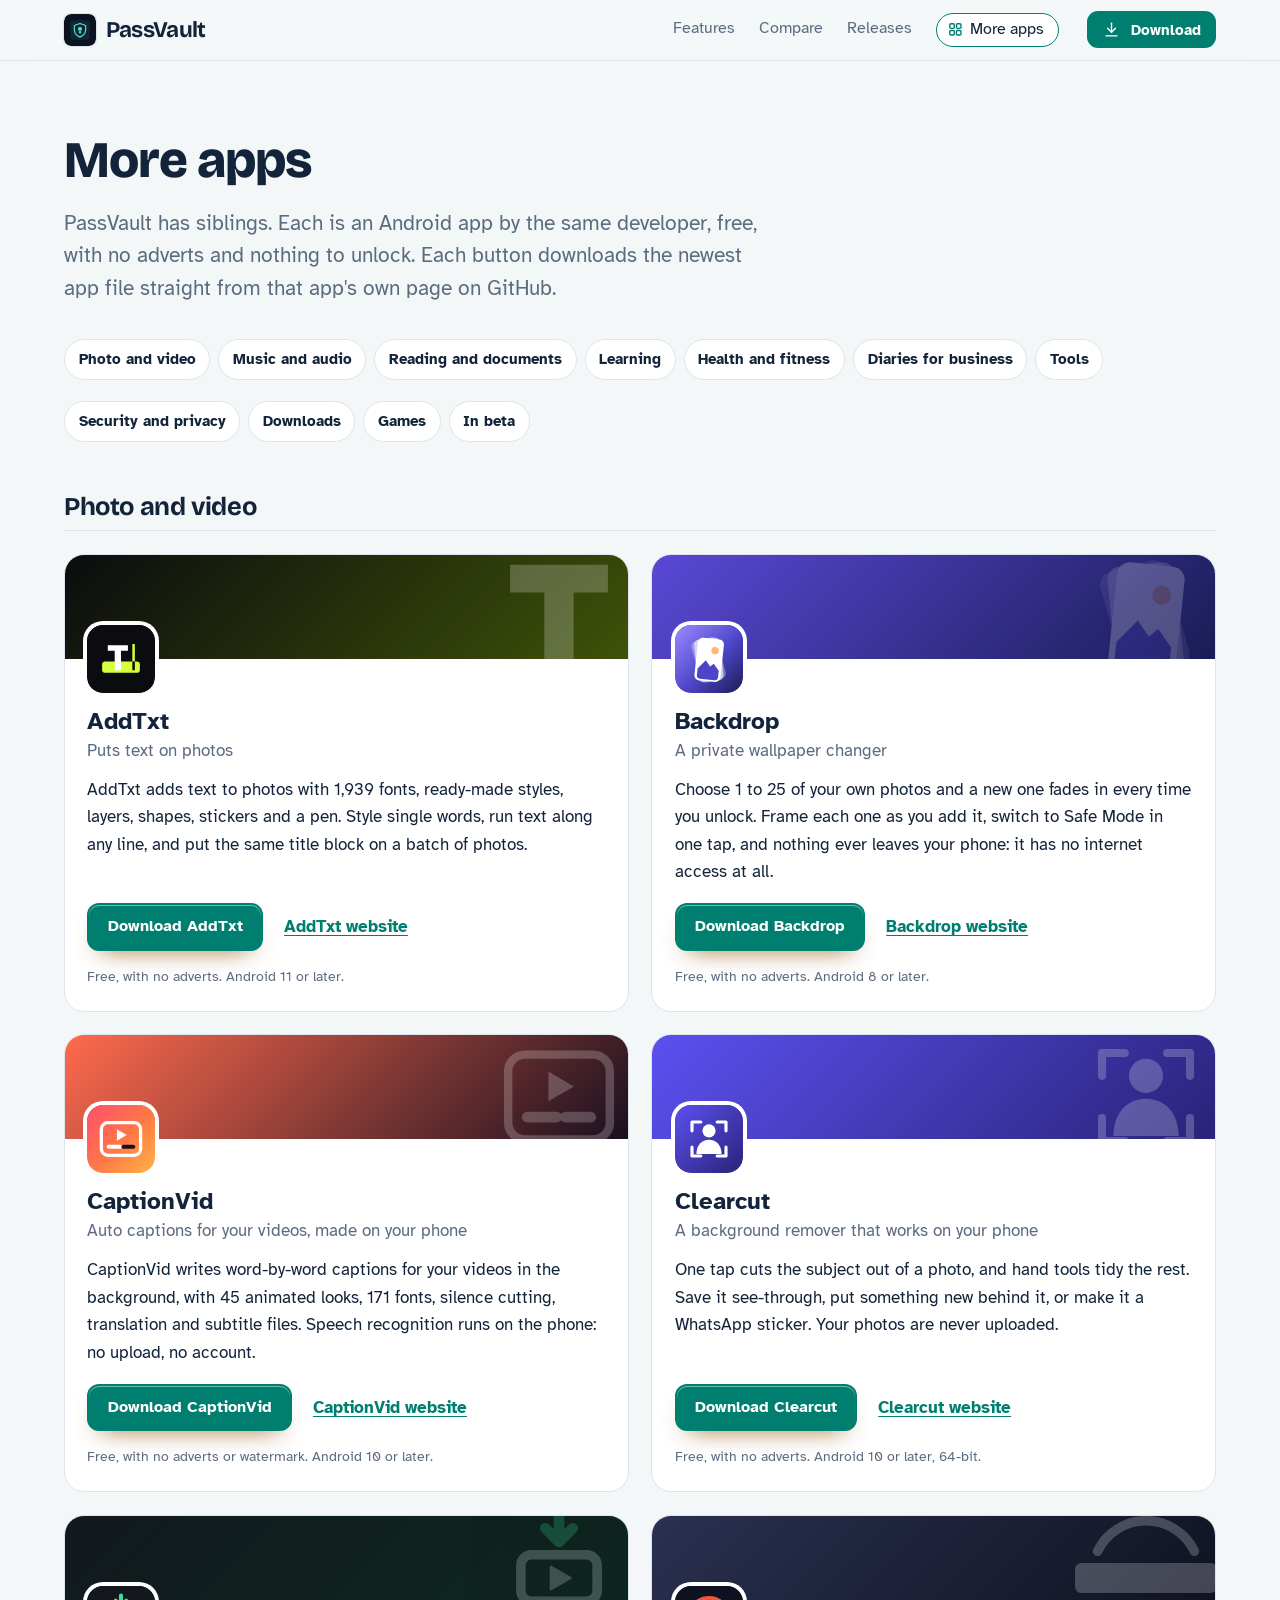
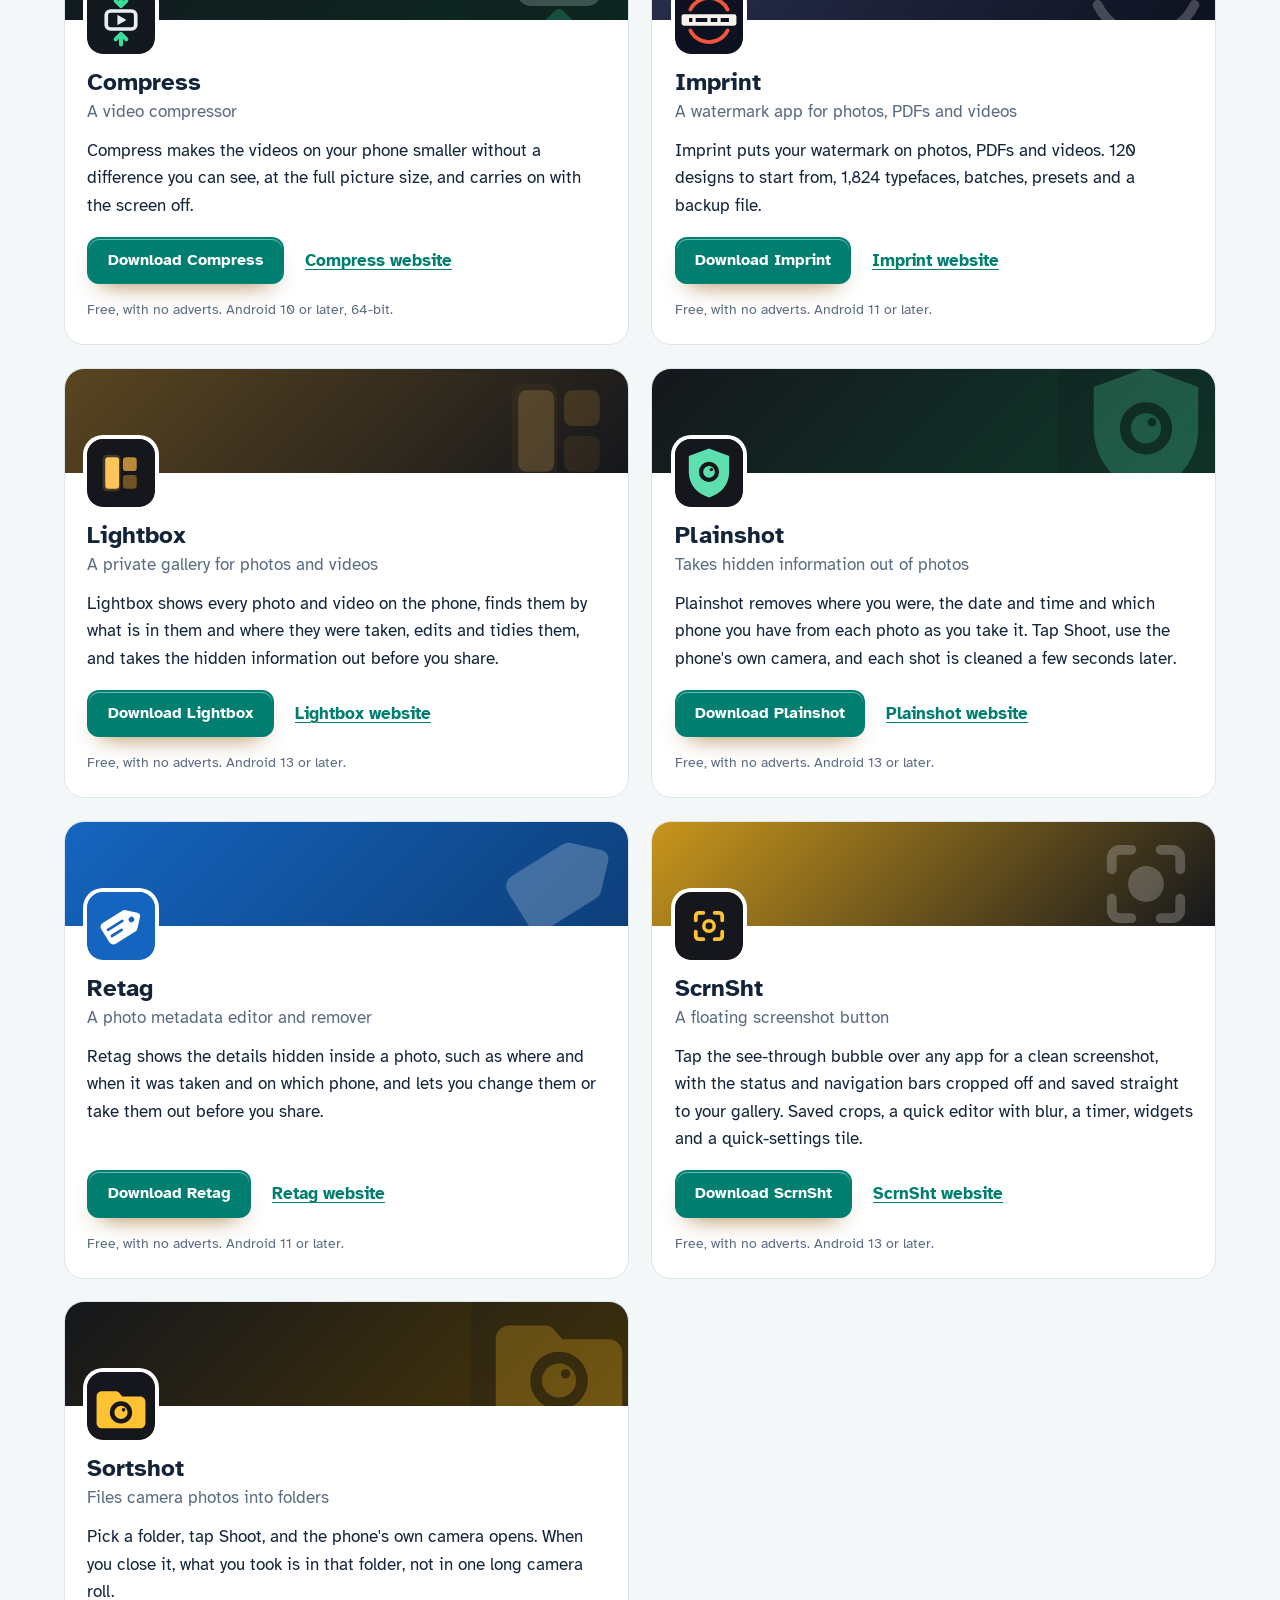
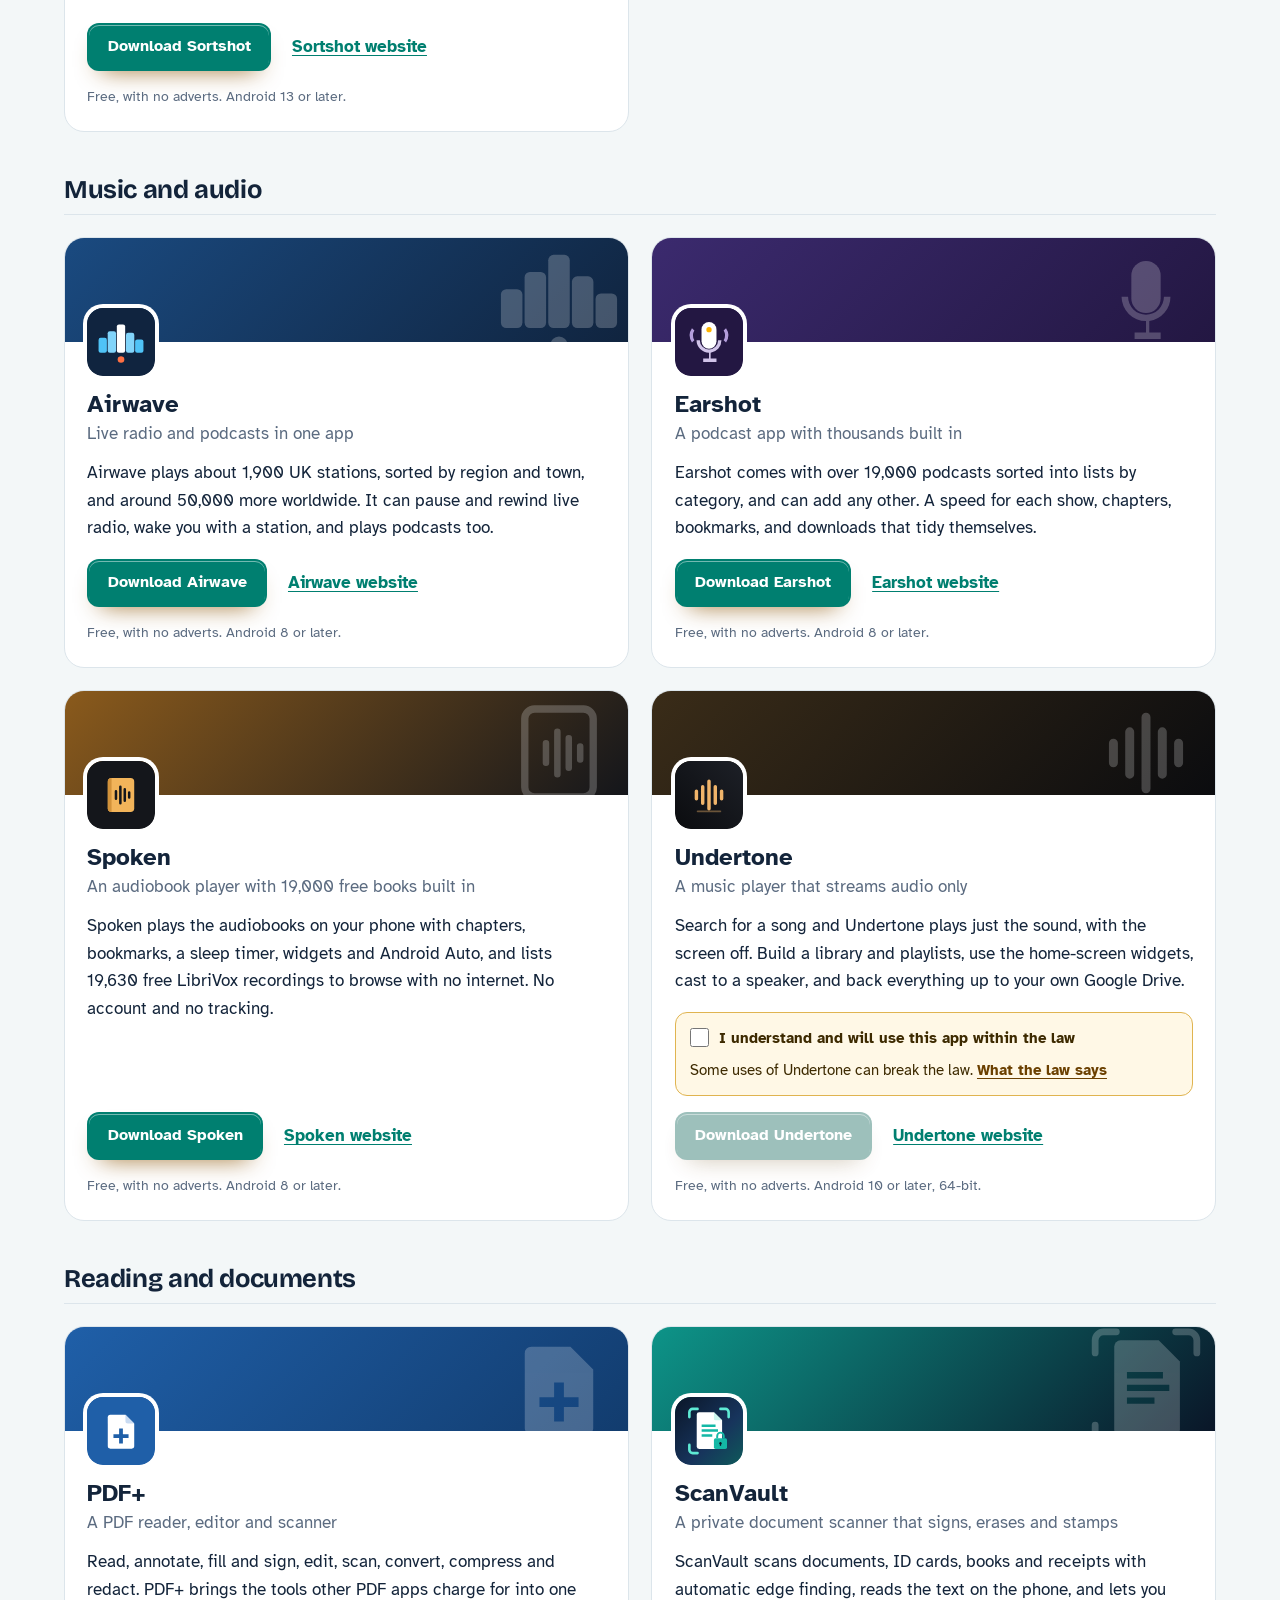
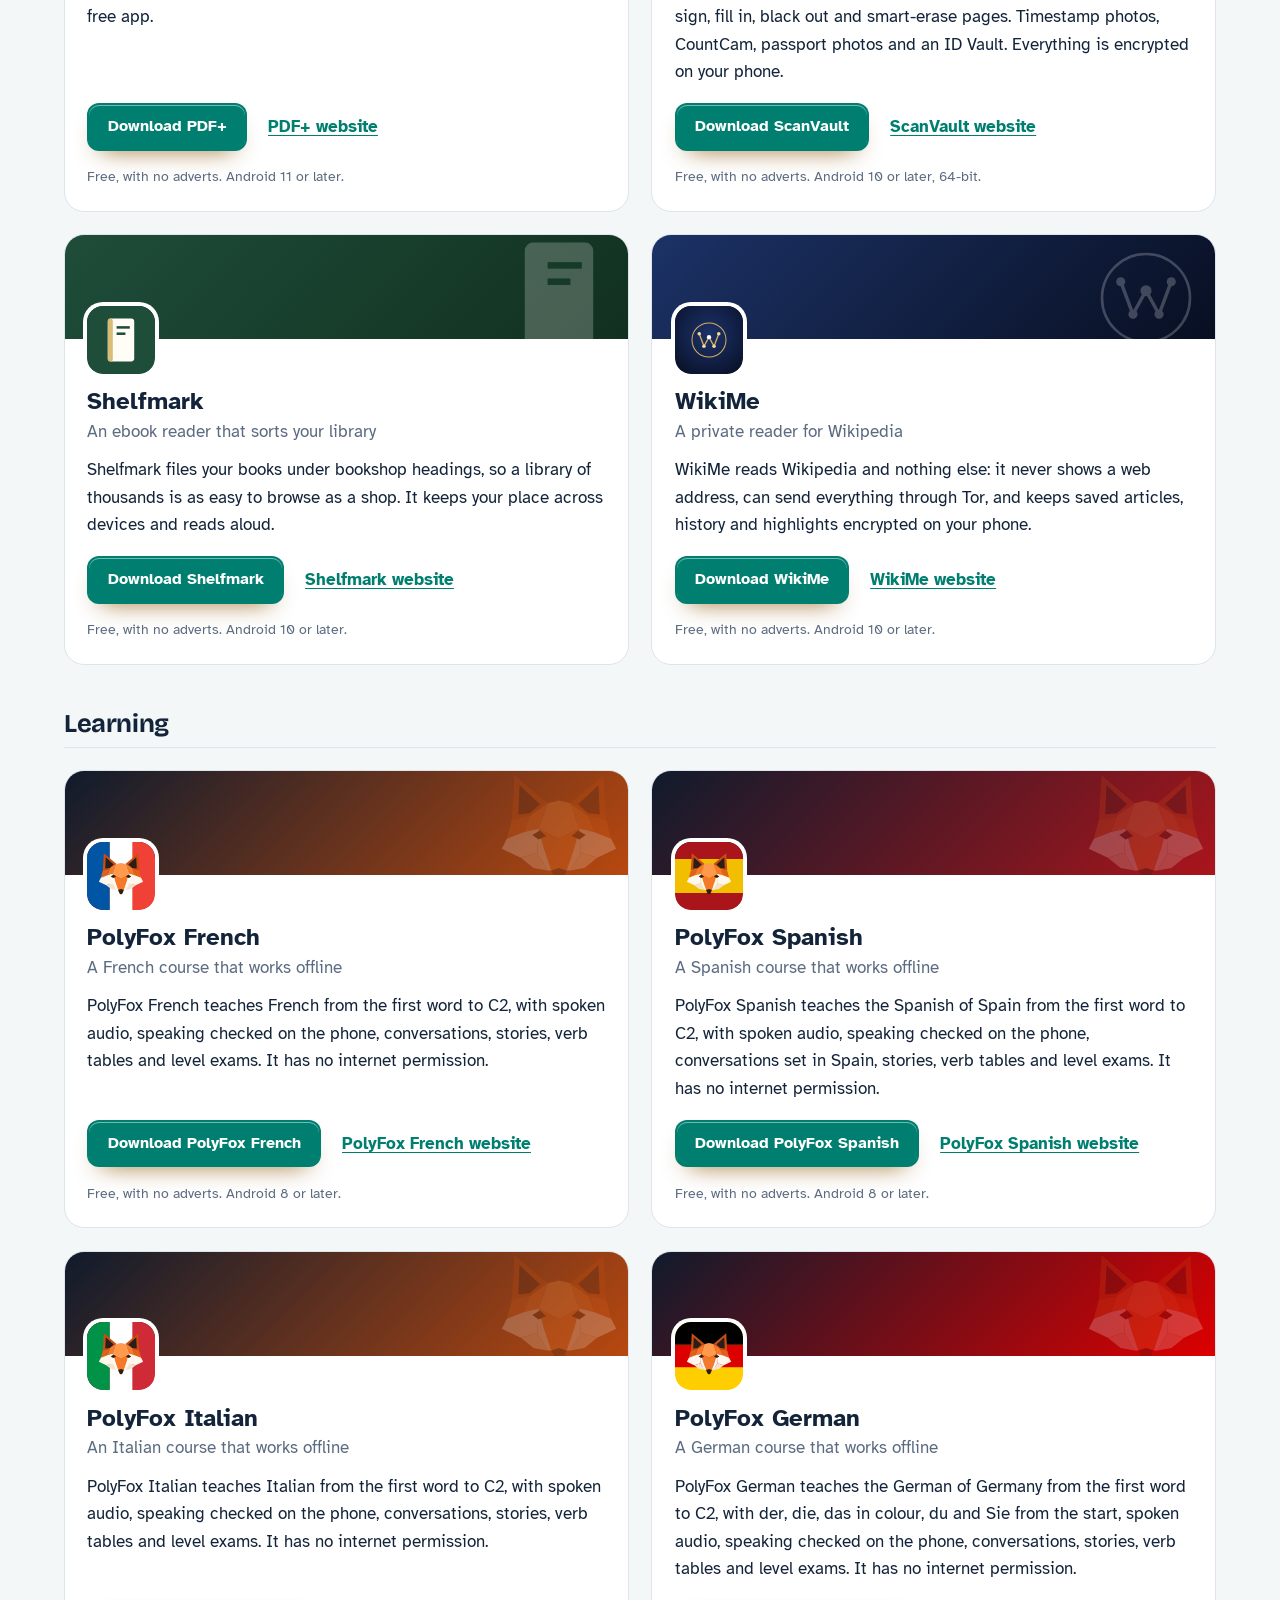
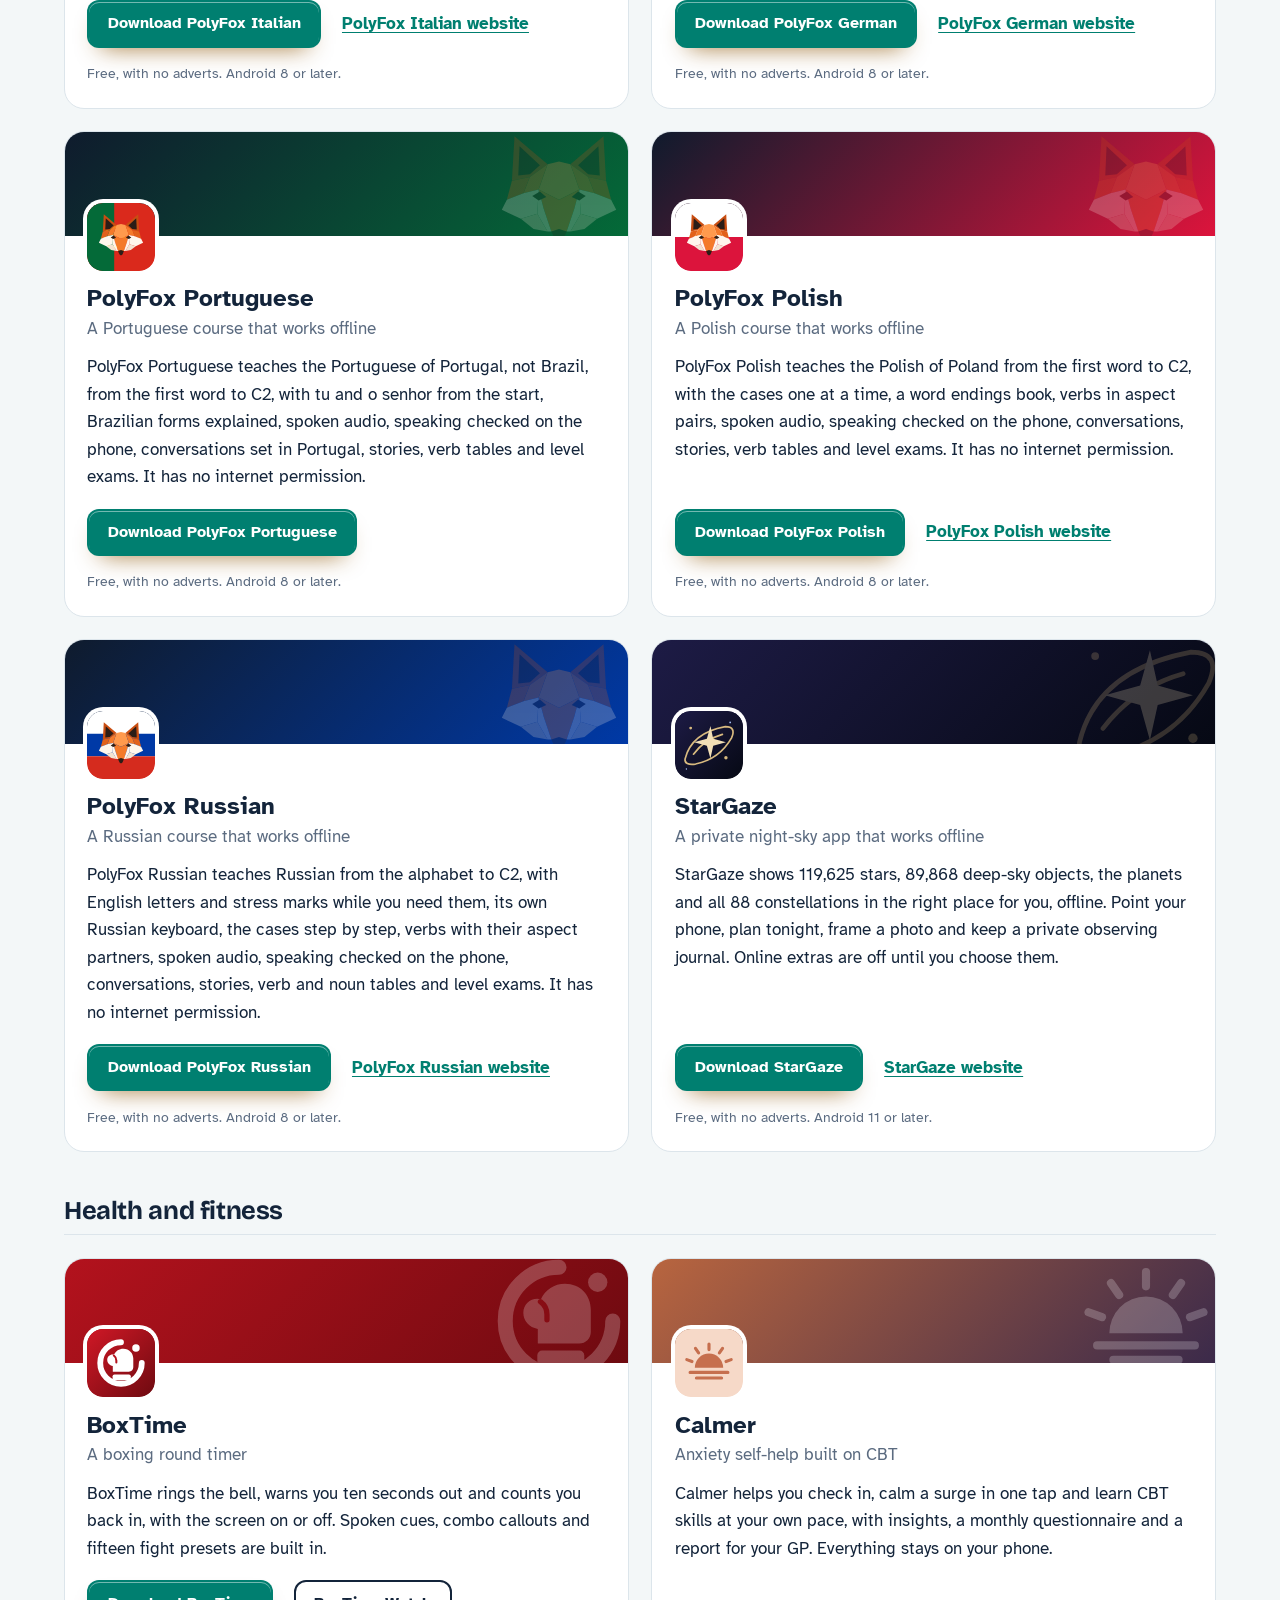
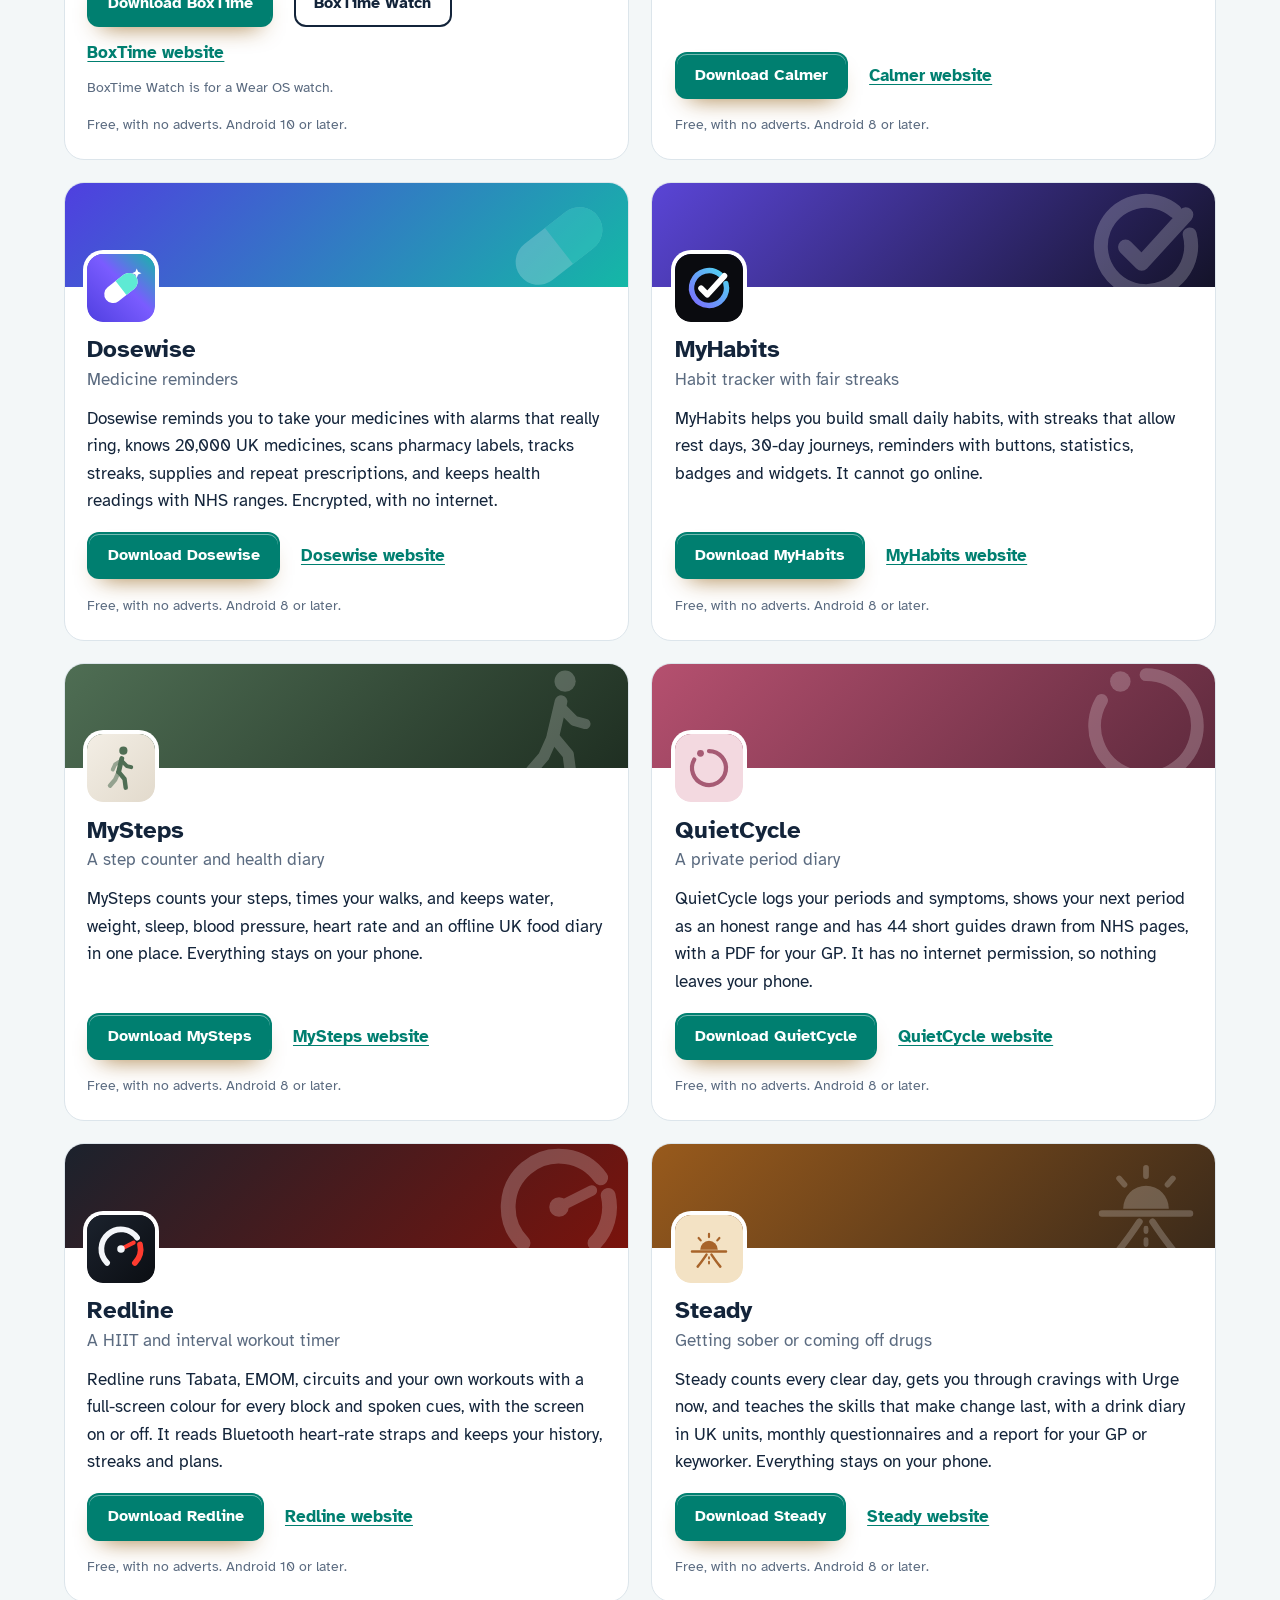
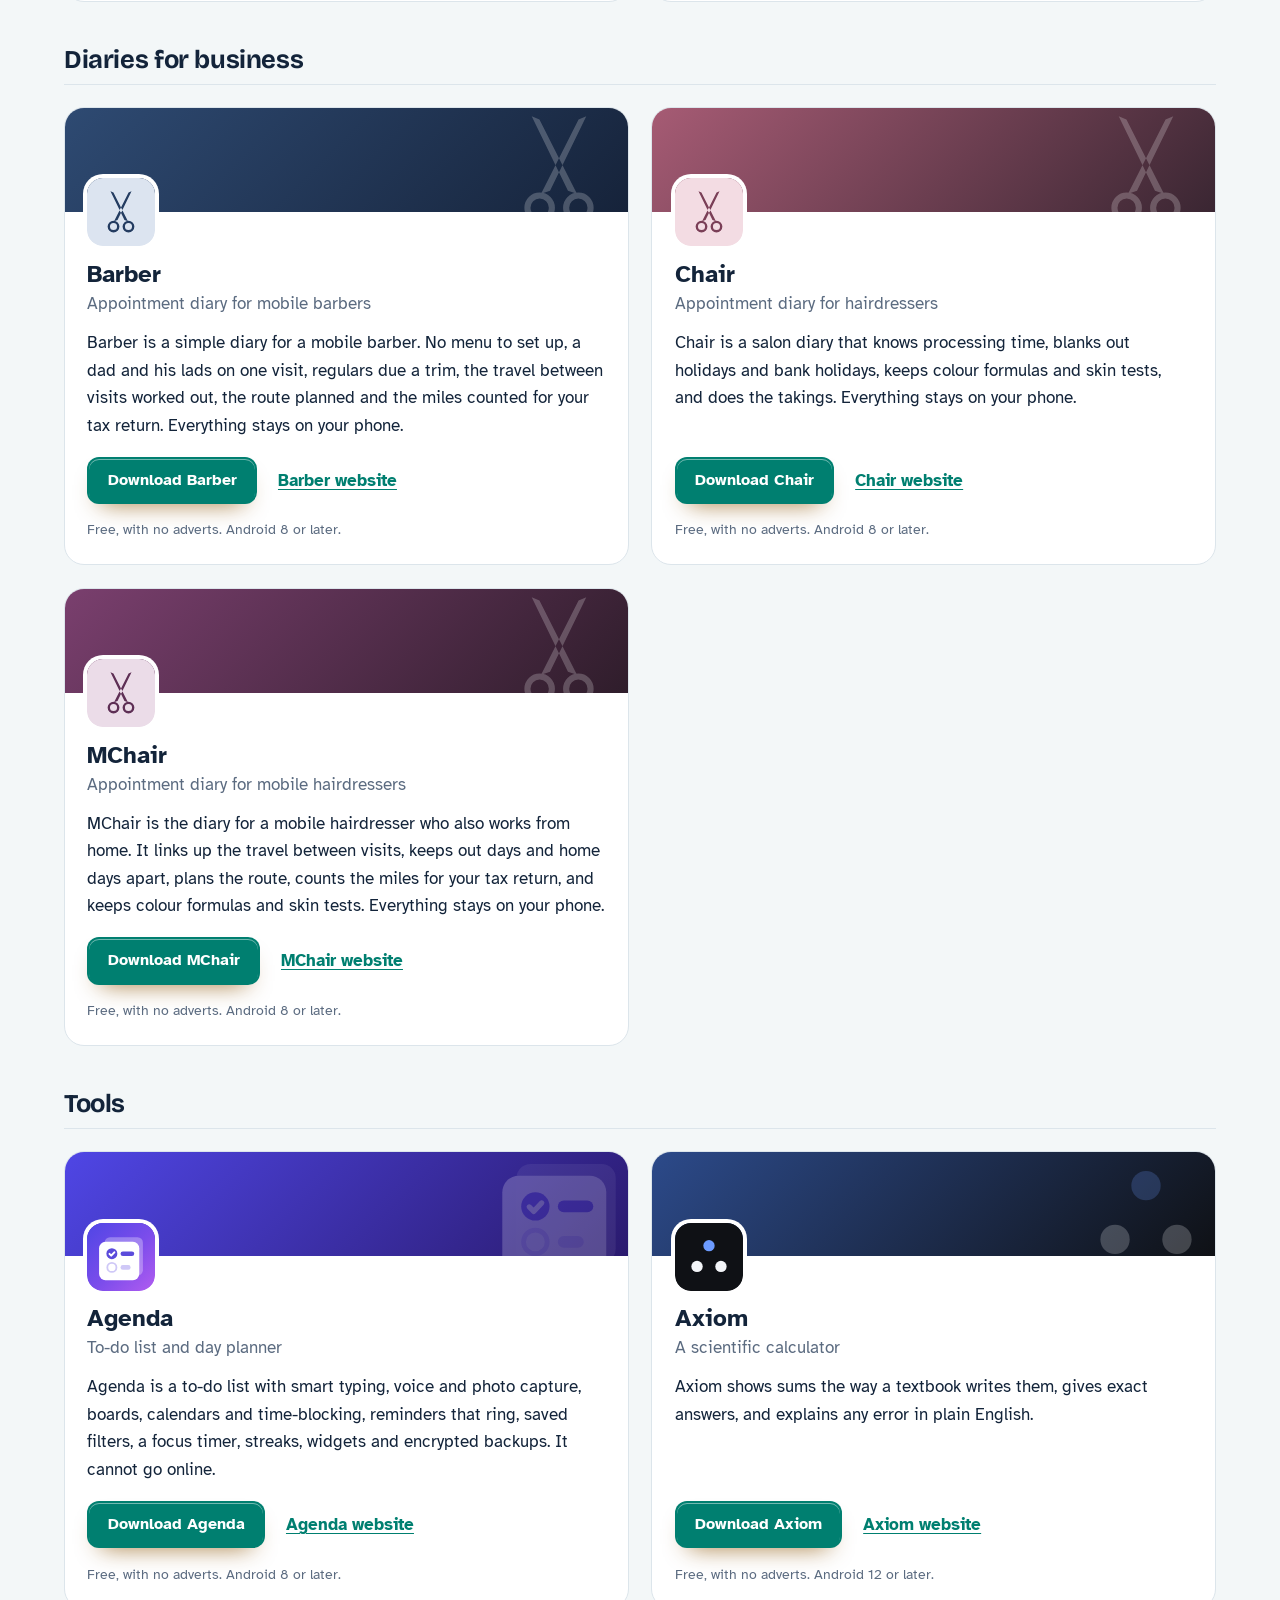
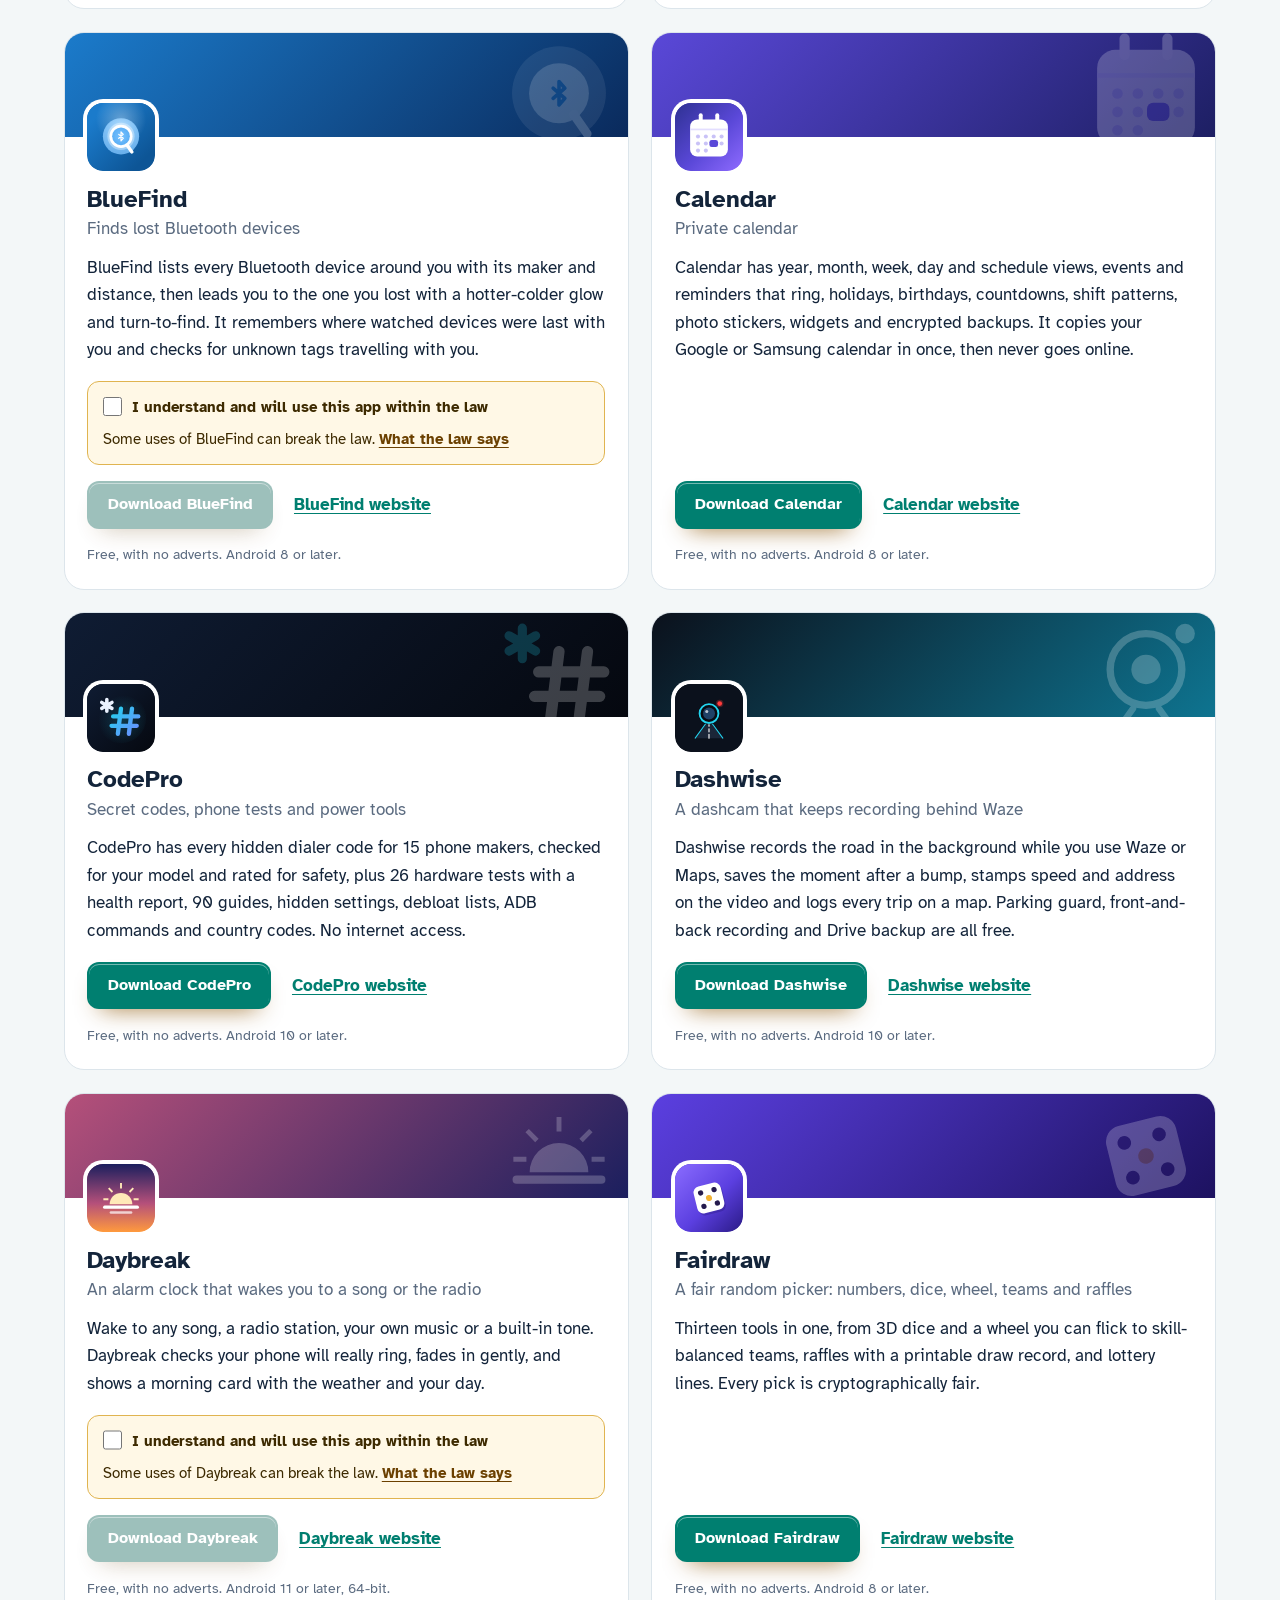
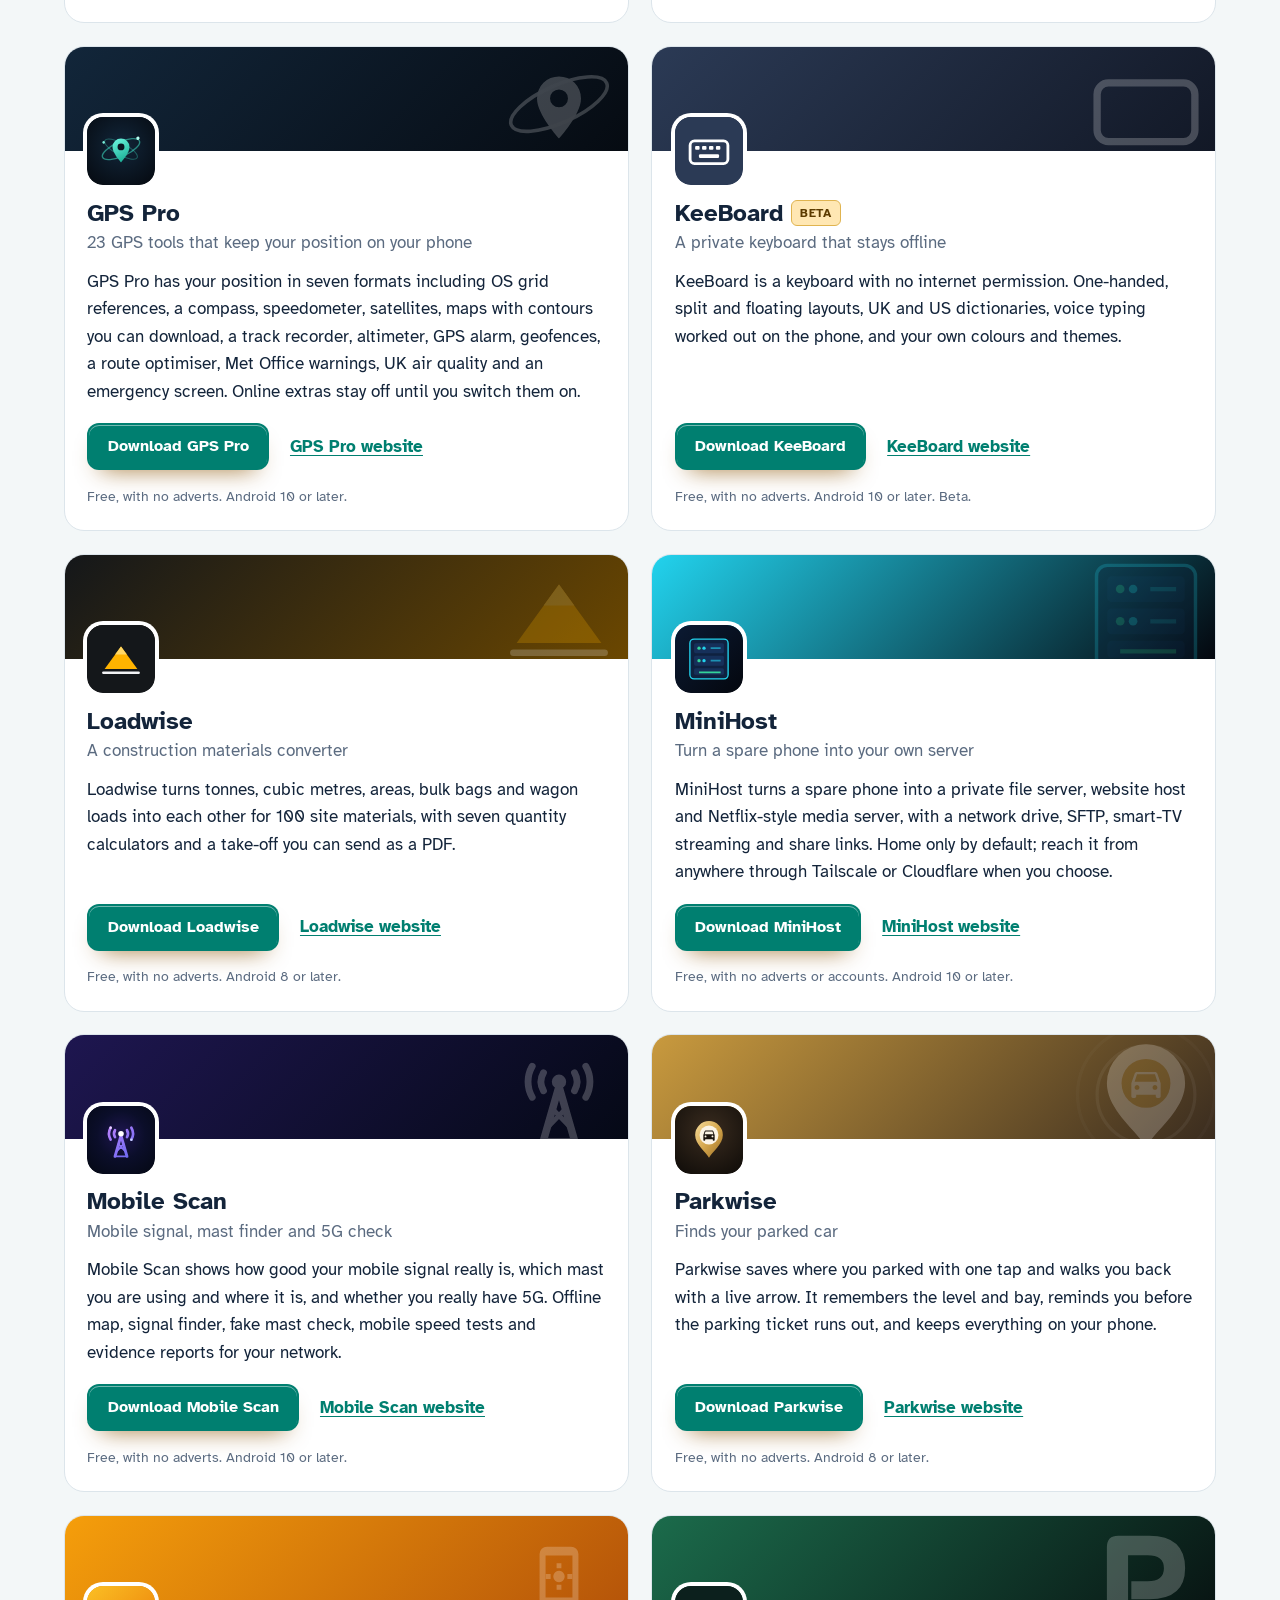
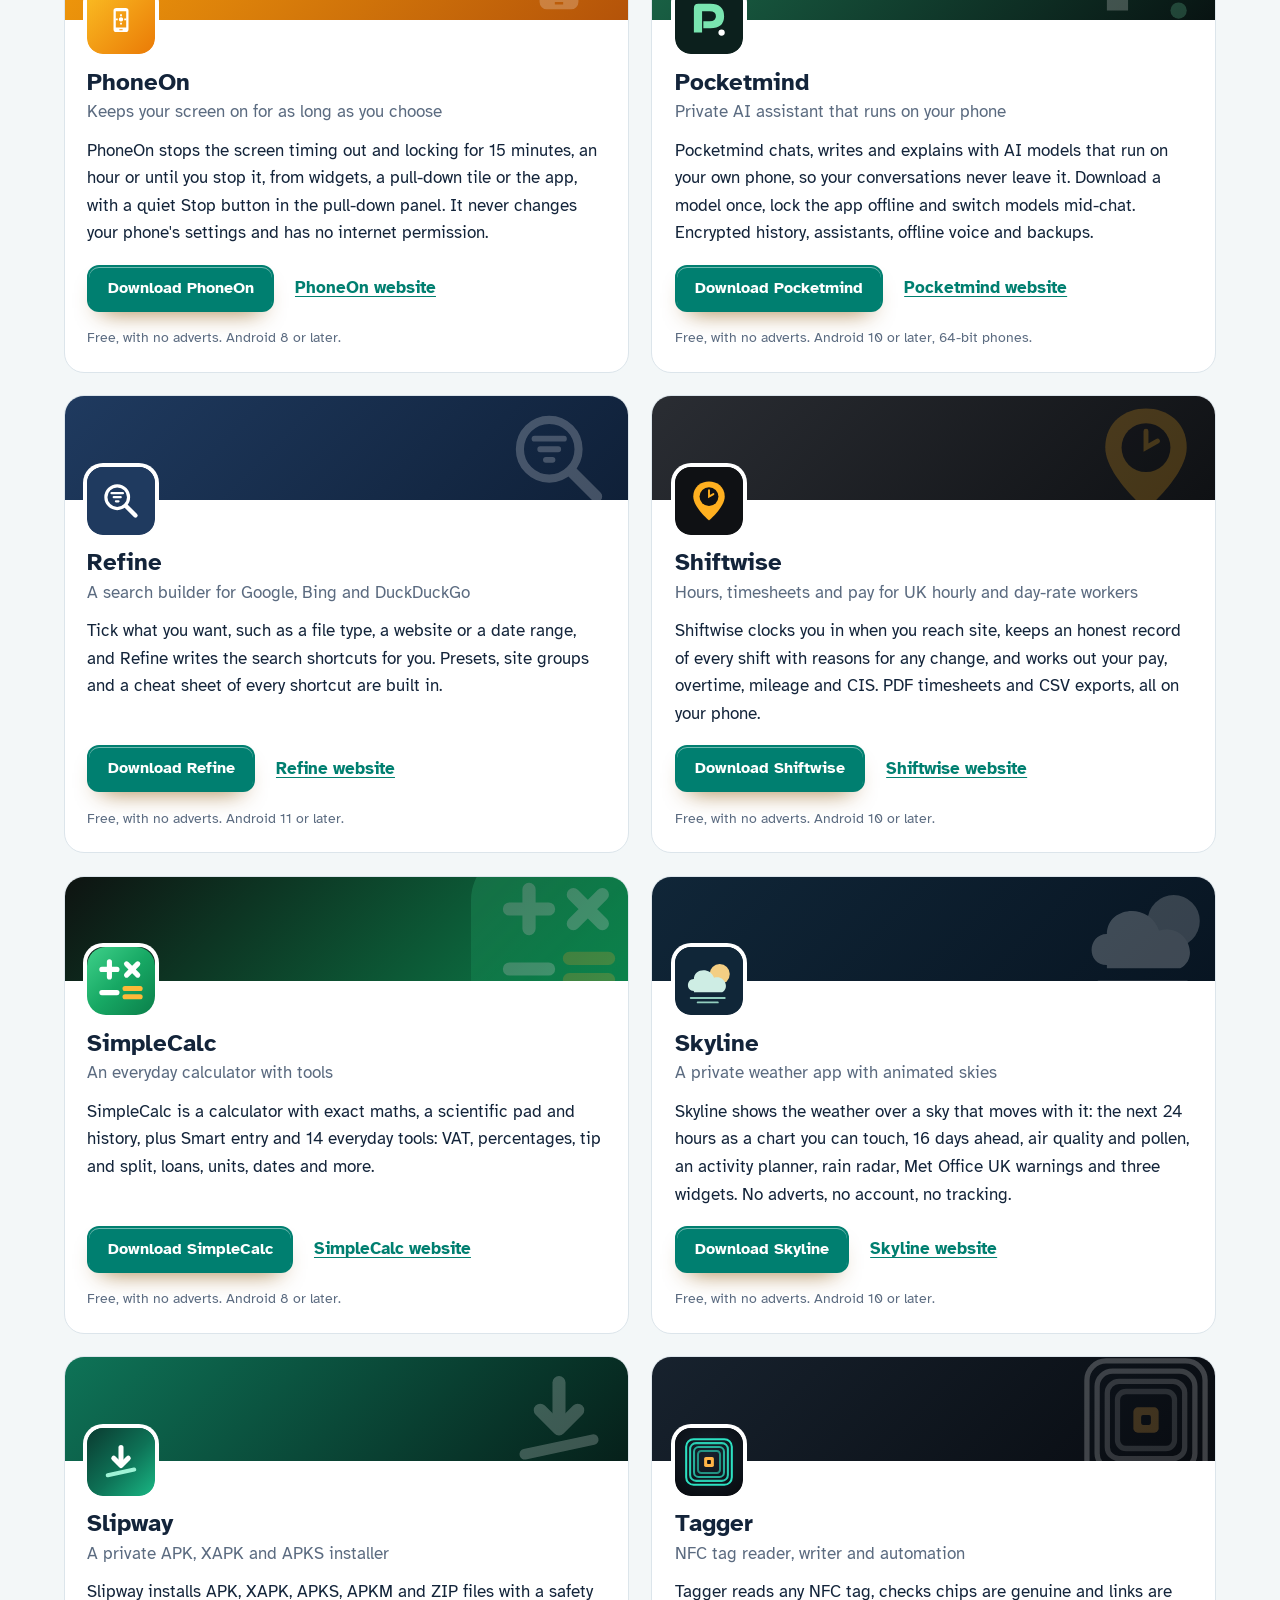
==== commit 20c1431a: "More apps: add Slipway" ====
--- a/more-apps.html
+++ b/more-apps.html
@@ -4,7 +4,7 @@
 <meta charset="utf-8">
 <meta name="viewport" content="width=device-width, initial-scale=1">
 <title>More free Android apps from the maker of PassVault</title>
-<meta name="description" content="All 92 free Android apps from the maker of PassVault, in one list by category, each with its download and a link to its website.">
+<meta name="description" content="All 93 free Android apps from the maker of PassVault, in one list by category, each with its download and a link to its website.">
 <meta name="author" content="Jonathan Jackson">
 <link rel="canonical" href="https://customgpter.github.io/passvault/more-apps.html">
 <meta name="theme-color" content="#f3f7f8" media="(prefers-color-scheme: light)">
@@ -12,7 +12,7 @@
 <meta property="og:type" content="website">
 <meta property="og:site_name" content="PassVault">
 <meta property="og:title" content="More free Android apps from the maker of PassVault">
-<meta property="og:description" content="All 92 free Android apps from the maker of PassVault, in one list by category, each with its download and a link to its website.">
+<meta property="og:description" content="All 93 free Android apps from the maker of PassVault, in one list by category, each with its download and a link to its website.">
 <meta property="og:url" content="https://customgpter.github.io/passvault/more-apps.html">
 <meta property="og:image" content="https://customgpter.github.io/passvault/assets/og.png">
 <meta property="og:image:width" content="1200">
@@ -26,7 +26,7 @@
 <link rel="preload" href="./assets/fonts/atkinson-hyperlegible-latin-400-normal.woff2" as="font" type="font/woff2" crossorigin>
 <link rel="stylesheet" href="./assets/site.css?v=1">
 <link rel="stylesheet" href="./assets/house.css?v=1">
-<script type="application/ld+json">{"@context":"https://schema.org","@type":"ItemList","name":"Apps from the maker of PassVault","url":"https://customgpter.github.io/passvault/more-apps.html","itemListElement":[{"@type":"ListItem","position":1,"name":"AddTxt","url":"https://customgpter.github.io/addtxt/"},{"@type":"ListItem","position":2,"name":"Backdrop","url":"https://customgpter.github.io/backdrop/"},{"@type":"ListItem","position":3,"name":"CaptionVid","url":"https://customgpter.github.io/captionvid/"},{"@type":"ListItem","position":4,"name":"Clearcut","url":"https://customgpter.github.io/clearcut/"},{"@type":"ListItem","position":5,"name":"Compress","url":"https://customgpter.github.io/compress/"},{"@type":"ListItem","position":6,"name":"Imprint","url":"https://customgpter.github.io/imprint/"},{"@type":"ListItem","position":7,"name":"Lightbox","url":"https://customgpter.github.io/lightbox/"},{"@type":"ListItem","position":8,"name":"Plainshot","url":"https://customgpter.github.io/plainshot/"},{"@type":"ListItem","position":9,"name":"Retag","url":"https://customgpter.github.io/retag/"},{"@type":"ListItem","position":10,"name":"ScrnSht","url":"https://customgpter.github.io/scrnsht/"},{"@type":"ListItem","position":11,"name":"Sortshot","url":"https://customgpter.github.io/sortshot/"},{"@type":"ListItem","position":12,"name":"Airwave","url":"https://customgpter.github.io/airwave/"},{"@type":"ListItem","position":13,"name":"Earshot","url":"https://customgpter.github.io/earshot/"},{"@type":"ListItem","position":14,"name":"Spoken","url":"https://customgpter.github.io/spoken/"},{"@type":"ListItem","position":15,"name":"Undertone","url":"https://customgpter.github.io/undertone/"},{"@type":"ListItem","position":16,"name":"PDF+","url":"https://customgpter.github.io/pdfplus/"},{"@type":"ListItem","position":17,"name":"ScanVault","url":"https://customgpter.github.io/scanvault/"},{"@type":"ListItem","position":18,"name":"Shelfmark","url":"https://customgpter.github.io/shelfmark/"},{"@type":"ListItem","position":19,"name":"WikiMe","url":"https://customgpter.github.io/wikime/"},{"@type":"ListItem","position":20,"name":"PolyFox French","url":"https://customgpter.github.io/polyfox/"},{"@type":"ListItem","position":21,"name":"PolyFox German","url":"https://customgpter.github.io/polyfox-german/"},{"@type":"ListItem","position":22,"name":"PolyFox Polish","url":"https://customgpter.github.io/polyfox-polish/"},{"@type":"ListItem","position":23,"name":"PolyFox Russian","url":"https://customgpter.github.io/polyfox-russian/"},{"@type":"ListItem","position":24,"name":"StarGaze","url":"https://customgpter.github.io/stargaze/"},{"@type":"ListItem","position":25,"name":"BoxTime","url":"https://customgpter.github.io/boxtime/"},{"@type":"ListItem","position":26,"name":"Calmer","url":"https://customgpter.github.io/calmer/"},{"@type":"ListItem","position":27,"name":"Dosewise","url":"https://customgpter.github.io/dosewise/"},{"@type":"ListItem","position":28,"name":"MyHabits","url":"https://customgpter.github.io/myhabits/"},{"@type":"ListItem","position":29,"name":"MySteps","url":"https://customgpter.github.io/mysteps/"},{"@type":"ListItem","position":30,"name":"QuietCycle","url":"https://customgpter.github.io/quietcycle/"},{"@type":"ListItem","position":31,"name":"Redline","url":"https://customgpter.github.io/redline/"},{"@type":"ListItem","position":32,"name":"Steady","url":"https://customgpter.github.io/steady/"},{"@type":"ListItem","position":33,"name":"Barber","url":"https://customgpter.github.io/barber/"},{"@type":"ListItem","position":34,"name":"Chair","url":"https://customgpter.github.io/chair/"},{"@type":"ListItem","position":35,"name":"MChair","url":"https://customgpter.github.io/mchair/"},{"@type":"ListItem","position":36,"name":"Agenda","url":"https://customgpter.github.io/agenda/"},{"@type":"ListItem","position":37,"name":"Axiom","url":"https://customgpter.github.io/axiom/"},{"@type":"ListItem","position":38,"name":"BlueFind","url":"https://customgpter.github.io/bluefind/"},{"@type":"ListItem","position":39,"name":"Calendar","url":"https://customgpter.github.io/calendar/"},{"@type":"ListItem","position":40,"name":"CodePro","url":"https://customgpter.github.io/codepro/"},{"@type":"ListItem","position":41,"name":"Dashwise","url":"https://customgpter.github.io/dashwise/"},{"@type":"ListItem","position":42,"name":"Daybreak","url":"https://customgpter.github.io/daybreak/"},{"@type":"ListItem","position":43,"name":"Fairdraw","url":"https://customgpter.github.io/fairdraw/"},{"@type":"ListItem","position":44,"name":"GPS Pro","url":"https://customgpter.github.io/gpspro/"},{"@type":"ListItem","position":45,"name":"KeeBoard","url":"https://customgpter.github.io/keeboard/"},{"@type":"ListItem","position":46,"name":"Loadwise","url":"https://customgpter.github.io/loadwise/"},{"@type":"ListItem","position":47,"name":"MiniHost","url":"https://customgpter.github.io/minihost/"},{"@type":"ListItem","position":48,"name":"Mobile Scan","url":"https://customgpter.github.io/mobilescan/"},{"@type":"ListItem","position":49,"name":"Parkwise","url":"https://customgpter.github.io/parkwise/"},{"@type":"ListItem","position":50,"name":"Pocketmind","url":"https://customgpter.github.io/pocketmind/"},{"@type":"ListItem","position":51,"name":"Refine","url":"https://customgpter.github.io/refine/"},{"@type":"ListItem","position":52,"name":"Shiftwise","url":"https://customgpter.github.io/shiftwise/"},{"@type":"ListItem","position":53,"name":"SimpleCalc","url":"https://customgpter.github.io/simplecalc/"},{"@type":"ListItem","position":54,"name":"Skyline","url":"https://customgpter.github.io/skyline/"},{"@type":"ListItem","position":55,"name":"Tagger","url":"https://customgpter.github.io/tagger/"},{"@type":"ListItem","position":56,"name":"TotalClean","url":"https://customgpter.github.io/totalclean/"},{"@type":"ListItem","position":57,"name":"TVLink","url":"https://customgpter.github.io/tvlink/"},{"@type":"ListItem","position":58,"name":"Unbox","url":"https://customgpter.github.io/unbox/"},{"@type":"ListItem","position":59,"name":"WhatsKeep","url":"https://customgpter.github.io/whatskeep/"},{"@type":"ListItem","position":60,"name":"WiFi Scan","url":"https://customgpter.github.io/wifiscan/"},{"@type":"ListItem","position":61,"name":"Auditly","url":"https://customgpter.github.io/auditly/"},{"@type":"ListItem","position":62,"name":"Backchannel","url":"https://customgpter.github.io/backchannel/"},{"@type":"ListItem","position":63,"name":"ENotes","url":"https://customgpter.github.io/enotes/"},{"@type":"ListItem","position":64,"name":"FindMe","url":"https://customgpter.github.io/findme/"},{"@type":"ListItem","position":65,"name":"iLock","url":"https://customgpter.github.io/ilock/"},{"@type":"ListItem","position":66,"name":"ImSafe","url":"https://customgpter.github.io/imsafe/"},{"@type":"ListItem","position":67,"name":"IShred","url":"https://customgpter.github.io/ishred/"},{"@type":"ListItem","position":68,"name":"LockBox","url":"https://customgpter.github.io/lockbox/"},{"@type":"ListItem","position":69,"name":"PassVault","url":"https://customgpter.github.io/passvault/"},{"@type":"ListItem","position":70,"name":"SpyFind","url":"https://customgpter.github.io/spyfind/"},{"@type":"ListItem","position":71,"name":"TextWipe","url":"https://customgpter.github.io/textwipe/"},{"@type":"ListItem","position":72,"name":"Tracewire","url":"https://customgpter.github.io/tracewire/"},{"@type":"ListItem","position":73,"name":"Vigil","url":"https://customgpter.github.io/vigil/"},{"@type":"ListItem","position":74,"name":"Grab","url":"https://customgpter.github.io/grab/"},{"@type":"ListItem","position":75,"name":"Swarm","url":"https://customgpter.github.io/swarm/"},{"@type":"ListItem","position":76,"name":"Plane Games","url":"https://customgpter.github.io/plane-games/"},{"@type":"ListItem","position":77,"name":"Ninefold","url":"https://customgpter.github.io/ninefold/"},{"@type":"ListItem","position":78,"name":"Cubewise","url":"https://customgpter.github.io/cubewise/"},{"@type":"ListItem","position":79,"name":"Tilewise","url":"https://customgpter.github.io/tilewise/"},{"@type":"ListItem","position":80,"name":"Letterwise","url":"https://customgpter.github.io/letterwise/"},{"@type":"ListItem","position":81,"name":"Kingside","url":"https://customgpter.github.io/kingside/"},{"@type":"ListItem","position":82,"name":"Deckhand","url":"https://customgpter.github.io/deckhand/"},{"@type":"ListItem","position":83,"name":"SNESForge","url":"https://customgpter.github.io/snesforge/"},{"@type":"ListItem","position":84,"name":"Fame Boy","url":"https://customgpter.github.io/fameboy/"},{"@type":"ListItem","position":85,"name":"PSPPro","url":"https://customgpter.github.io/psppro/"},{"@type":"ListItem","position":86,"name":"MegaGen","url":"https://customgpter.github.io/megagen/"},{"@type":"ListItem","position":87,"name":"QVR","url":"https://customgpter.github.io/qvr/"},{"@type":"ListItem","position":88,"name":"QVR Watch","url":"https://customgpter.github.io/qvr-watch/"},{"@type":"ListItem","position":89,"name":"QVRLite","url":"https://customgpter.github.io/qvrlite/"},{"@type":"ListItem","position":90,"name":"Onionz","url":"https://customgpter.github.io/onionz/"},{"@type":"ListItem","position":91,"name":"OnionzWeb","url":"https://customgpter.github.io/onionzweb/"}]}</script>
+<script type="application/ld+json">{"@context":"https://schema.org","@type":"ItemList","name":"Apps from the maker of PassVault","url":"https://customgpter.github.io/passvault/more-apps.html","itemListElement":[{"@type":"ListItem","position":1,"name":"AddTxt","url":"https://customgpter.github.io/addtxt/"},{"@type":"ListItem","position":2,"name":"Backdrop","url":"https://customgpter.github.io/backdrop/"},{"@type":"ListItem","position":3,"name":"CaptionVid","url":"https://customgpter.github.io/captionvid/"},{"@type":"ListItem","position":4,"name":"Clearcut","url":"https://customgpter.github.io/clearcut/"},{"@type":"ListItem","position":5,"name":"Compress","url":"https://customgpter.github.io/compress/"},{"@type":"ListItem","position":6,"name":"Imprint","url":"https://customgpter.github.io/imprint/"},{"@type":"ListItem","position":7,"name":"Lightbox","url":"https://customgpter.github.io/lightbox/"},{"@type":"ListItem","position":8,"name":"Plainshot","url":"https://customgpter.github.io/plainshot/"},{"@type":"ListItem","position":9,"name":"Retag","url":"https://customgpter.github.io/retag/"},{"@type":"ListItem","position":10,"name":"ScrnSht","url":"https://customgpter.github.io/scrnsht/"},{"@type":"ListItem","position":11,"name":"Sortshot","url":"https://customgpter.github.io/sortshot/"},{"@type":"ListItem","position":12,"name":"Airwave","url":"https://customgpter.github.io/airwave/"},{"@type":"ListItem","position":13,"name":"Earshot","url":"https://customgpter.github.io/earshot/"},{"@type":"ListItem","position":14,"name":"Spoken","url":"https://customgpter.github.io/spoken/"},{"@type":"ListItem","position":15,"name":"Undertone","url":"https://customgpter.github.io/undertone/"},{"@type":"ListItem","position":16,"name":"PDF+","url":"https://customgpter.github.io/pdfplus/"},{"@type":"ListItem","position":17,"name":"ScanVault","url":"https://customgpter.github.io/scanvault/"},{"@type":"ListItem","position":18,"name":"Shelfmark","url":"https://customgpter.github.io/shelfmark/"},{"@type":"ListItem","position":19,"name":"WikiMe","url":"https://customgpter.github.io/wikime/"},{"@type":"ListItem","position":20,"name":"PolyFox French","url":"https://customgpter.github.io/polyfox/"},{"@type":"ListItem","position":21,"name":"PolyFox German","url":"https://customgpter.github.io/polyfox-german/"},{"@type":"ListItem","position":22,"name":"PolyFox Polish","url":"https://customgpter.github.io/polyfox-polish/"},{"@type":"ListItem","position":23,"name":"PolyFox Russian","url":"https://customgpter.github.io/polyfox-russian/"},{"@type":"ListItem","position":24,"name":"StarGaze","url":"https://customgpter.github.io/stargaze/"},{"@type":"ListItem","position":25,"name":"BoxTime","url":"https://customgpter.github.io/boxtime/"},{"@type":"ListItem","position":26,"name":"Calmer","url":"https://customgpter.github.io/calmer/"},{"@type":"ListItem","position":27,"name":"Dosewise","url":"https://customgpter.github.io/dosewise/"},{"@type":"ListItem","position":28,"name":"MyHabits","url":"https://customgpter.github.io/myhabits/"},{"@type":"ListItem","position":29,"name":"MySteps","url":"https://customgpter.github.io/mysteps/"},{"@type":"ListItem","position":30,"name":"QuietCycle","url":"https://customgpter.github.io/quietcycle/"},{"@type":"ListItem","position":31,"name":"Redline","url":"https://customgpter.github.io/redline/"},{"@type":"ListItem","position":32,"name":"Steady","url":"https://customgpter.github.io/steady/"},{"@type":"ListItem","position":33,"name":"Barber","url":"https://customgpter.github.io/barber/"},{"@type":"ListItem","position":34,"name":"Chair","url":"https://customgpter.github.io/chair/"},{"@type":"ListItem","position":35,"name":"MChair","url":"https://customgpter.github.io/mchair/"},{"@type":"ListItem","position":36,"name":"Agenda","url":"https://customgpter.github.io/agenda/"},{"@type":"ListItem","position":37,"name":"Axiom","url":"https://customgpter.github.io/axiom/"},{"@type":"ListItem","position":38,"name":"BlueFind","url":"https://customgpter.github.io/bluefind/"},{"@type":"ListItem","position":39,"name":"Calendar","url":"https://customgpter.github.io/calendar/"},{"@type":"ListItem","position":40,"name":"CodePro","url":"https://customgpter.github.io/codepro/"},{"@type":"ListItem","position":41,"name":"Dashwise","url":"https://customgpter.github.io/dashwise/"},{"@type":"ListItem","position":42,"name":"Daybreak","url":"https://customgpter.github.io/daybreak/"},{"@type":"ListItem","position":43,"name":"Fairdraw","url":"https://customgpter.github.io/fairdraw/"},{"@type":"ListItem","position":44,"name":"GPS Pro","url":"https://customgpter.github.io/gpspro/"},{"@type":"ListItem","position":45,"name":"KeeBoard","url":"https://customgpter.github.io/keeboard/"},{"@type":"ListItem","position":46,"name":"Loadwise","url":"https://customgpter.github.io/loadwise/"},{"@type":"ListItem","position":47,"name":"MiniHost","url":"https://customgpter.github.io/minihost/"},{"@type":"ListItem","position":48,"name":"Mobile Scan","url":"https://customgpter.github.io/mobilescan/"},{"@type":"ListItem","position":49,"name":"Parkwise","url":"https://customgpter.github.io/parkwise/"},{"@type":"ListItem","position":50,"name":"Pocketmind","url":"https://customgpter.github.io/pocketmind/"},{"@type":"ListItem","position":51,"name":"Refine","url":"https://customgpter.github.io/refine/"},{"@type":"ListItem","position":52,"name":"Shiftwise","url":"https://customgpter.github.io/shiftwise/"},{"@type":"ListItem","position":53,"name":"SimpleCalc","url":"https://customgpter.github.io/simplecalc/"},{"@type":"ListItem","position":54,"name":"Skyline","url":"https://customgpter.github.io/skyline/"},{"@type":"ListItem","position":55,"name":"Slipway","url":"https://customgpter.github.io/slipway/"},{"@type":"ListItem","position":56,"name":"Tagger","url":"https://customgpter.github.io/tagger/"},{"@type":"ListItem","position":57,"name":"TotalClean","url":"https://customgpter.github.io/totalclean/"},{"@type":"ListItem","position":58,"name":"TVLink","url":"https://customgpter.github.io/tvlink/"},{"@type":"ListItem","position":59,"name":"Unbox","url":"https://customgpter.github.io/unbox/"},{"@type":"ListItem","position":60,"name":"WhatsKeep","url":"https://customgpter.github.io/whatskeep/"},{"@type":"ListItem","position":61,"name":"WiFi Scan","url":"https://customgpter.github.io/wifiscan/"},{"@type":"ListItem","position":62,"name":"Auditly","url":"https://customgpter.github.io/auditly/"},{"@type":"ListItem","position":63,"name":"Backchannel","url":"https://customgpter.github.io/backchannel/"},{"@type":"ListItem","position":64,"name":"ENotes","url":"https://customgpter.github.io/enotes/"},{"@type":"ListItem","position":65,"name":"FindMe","url":"https://customgpter.github.io/findme/"},{"@type":"ListItem","position":66,"name":"iLock","url":"https://customgpter.github.io/ilock/"},{"@type":"ListItem","position":67,"name":"ImSafe","url":"https://customgpter.github.io/imsafe/"},{"@type":"ListItem","position":68,"name":"IShred","url":"https://customgpter.github.io/ishred/"},{"@type":"ListItem","position":69,"name":"LockBox","url":"https://customgpter.github.io/lockbox/"},{"@type":"ListItem","position":70,"name":"PassVault","url":"https://customgpter.github.io/passvault/"},{"@type":"ListItem","position":71,"name":"SpyFind","url":"https://customgpter.github.io/spyfind/"},{"@type":"ListItem","position":72,"name":"TextWipe","url":"https://customgpter.github.io/textwipe/"},{"@type":"ListItem","position":73,"name":"Tracewire","url":"https://customgpter.github.io/tracewire/"},{"@type":"ListItem","position":74,"name":"Vigil","url":"https://customgpter.github.io/vigil/"},{"@type":"ListItem","position":75,"name":"Grab","url":"https://customgpter.github.io/grab/"},{"@type":"ListItem","position":76,"name":"Swarm","url":"https://customgpter.github.io/swarm/"},{"@type":"ListItem","position":77,"name":"Plane Games","url":"https://customgpter.github.io/plane-games/"},{"@type":"ListItem","position":78,"name":"Ninefold","url":"https://customgpter.github.io/ninefold/"},{"@type":"ListItem","position":79,"name":"Cubewise","url":"https://customgpter.github.io/cubewise/"},{"@type":"ListItem","position":80,"name":"Tilewise","url":"https://customgpter.github.io/tilewise/"},{"@type":"ListItem","position":81,"name":"Letterwise","url":"https://customgpter.github.io/letterwise/"},{"@type":"ListItem","position":82,"name":"Kingside","url":"https://customgpter.github.io/kingside/"},{"@type":"ListItem","position":83,"name":"Deckhand","url":"https://customgpter.github.io/deckhand/"},{"@type":"ListItem","position":84,"name":"SNESForge","url":"https://customgpter.github.io/snesforge/"},{"@type":"ListItem","position":85,"name":"Fame Boy","url":"https://customgpter.github.io/fameboy/"},{"@type":"ListItem","position":86,"name":"PSPPro","url":"https://customgpter.github.io/psppro/"},{"@type":"ListItem","position":87,"name":"MegaGen","url":"https://customgpter.github.io/megagen/"},{"@type":"ListItem","position":88,"name":"QVR","url":"https://customgpter.github.io/qvr/"},{"@type":"ListItem","position":89,"name":"QVR Watch","url":"https://customgpter.github.io/qvr-watch/"},{"@type":"ListItem","position":90,"name":"QVRLite","url":"https://customgpter.github.io/qvrlite/"},{"@type":"ListItem","position":91,"name":"Onionz","url":"https://customgpter.github.io/onionz/"},{"@type":"ListItem","position":92,"name":"OnionzWeb","url":"https://customgpter.github.io/onionzweb/"}]}</script>
 <link rel="stylesheet" href="./assets/apps-list.css?v=1">
 <script src="./assets/apps-list.js?v=1" defer></script>
 </head>
@@ -102,7 +102,7 @@
 <li class="mapp" style="--b:#2a2d33;--b2:#0f1114"><div class="mapp-cover" aria-hidden="true"><svg viewBox="0 0 108 108"><path d="M54 85C54 85 29 64 29 47C29 15 79 15 79 47C79 64 54 85 54 85Z" fill="#FFB020"/><circle cx="54" cy="47" r="15" fill="#0F1114"/><path d="M54 37V47L61 43" stroke="#FFB020" stroke-width="3" stroke-linecap="round" fill="none"/></svg></div><div class="mapp-body"><svg class="mapp-icon" viewBox="0 0 108 108" aria-hidden="true"><rect width="108" height="108" rx="24" fill="#0F1114"/><path d="M54 85C54 85 29 64 29 47C29 15 79 15 79 47C79 64 54 85 54 85Z" fill="#FFB020"/><circle cx="54" cy="47" r="15" fill="#0F1114"/><path d="M54 37V47L61 43" stroke="#FFB020" stroke-width="3" stroke-linecap="round" fill="none"/></svg><h3>Shiftwise</h3><p class="mapp-kind">Hours, timesheets and pay for UK hourly and day-rate workers</p><p class="mapp-say">Shiftwise clocks you in when you reach site, keeps an honest record of every shift with reasons for any change, and works out your pay, overtime, mileage and CIS. PDF timesheets and CSV exports, all on your phone.</p><p class="mapp-go"><a class="button" href="https://github.com/CustomGPTer/shiftwise/releases/latest/download/Shiftwise.apk">Download Shiftwise</a><a class="mapp-site" href="https://customgpter.github.io/shiftwise/">Shiftwise website</a></p><p class="mapp-needs">Free, with no adverts. Android 10 or later.</p></div></li>
 <li class="mapp" style="--b:#0e1311;--b2:#0b7f4a"><div class="mapp-cover" aria-hidden="true"><svg viewBox="0 0 108 108"><rect width="108" height="108" rx="30" fill="url(#scgc)"/><defs><linearGradient id="scgc" x1="0" y1="0" x2="1" y2="1"><stop offset="0" stop-color="#3fd18a"/><stop offset=".5" stop-color="#17a864"/><stop offset="1" stop-color="#0b7f4a"/></linearGradient></defs><g stroke-width="8.1" stroke-linecap="round" fill="none"><path stroke="#fff" d="M23.6 35.6h24M35.6 23.6v24M62.8 26.8l17.8 17.8M62.8 44.6l17.8-17.8M23.6 72.4h24"/><path stroke="#ffb938" d="M60.4 65.9h24M60.4 78.9h24"/></g></svg></div><div class="mapp-body"><svg class="mapp-icon" viewBox="0 0 108 108" aria-hidden="true"><rect width="108" height="108" rx="30" fill="url(#i-simplecalc-scgi)"/><defs><linearGradient id="i-simplecalc-scgi" x1="0" y1="0" x2="1" y2="1"><stop offset="0" stop-color="#3fd18a"/><stop offset=".5" stop-color="#17a864"/><stop offset="1" stop-color="#0b7f4a"/></linearGradient></defs><g stroke-width="8.1" stroke-linecap="round" fill="none"><path stroke="#fff" d="M23.6 35.6h24M35.6 23.6v24M62.8 26.8l17.8 17.8M62.8 44.6l17.8-17.8M23.6 72.4h24"/><path stroke="#ffb938" d="M60.4 65.9h24M60.4 78.9h24"/></g></svg><h3>SimpleCalc</h3><p class="mapp-kind">An everyday calculator with tools</p><p class="mapp-say">SimpleCalc is a calculator with exact maths, a scientific pad and history, plus Smart entry and 14 everyday tools: VAT, percentages, tip and split, loans, units, dates and more.</p><p class="mapp-go"><a class="button" href="https://github.com/CustomGPTer/simplecalc/releases/latest/download/SimpleCalc.apk">Download SimpleCalc</a><a class="mapp-site" href="https://customgpter.github.io/simplecalc/">SimpleCalc website</a></p><p class="mapp-needs">Free, with no adverts. Android 8 or later.</p></div></li>
 <li class="mapp" style="--b:#102638;--b2:#081522"><div class="mapp-cover" aria-hidden="true"><svg viewBox="0 0 108 108"><circle cx="71" cy="43" r="16" fill="#fff" fill-opacity=".85"/><path fill="#fff" d="M30,70C17,70 18,51 30,51C30,34 56,31 62,49C78,44 88,65 75,72L30,72Z"/><path d="M25,81L79,81M36,88L68,88" fill="none" stroke="#fff" stroke-width="3" stroke-linecap="round"/></svg></div><div class="mapp-body"><svg class="mapp-icon" viewBox="0 0 108 108" aria-hidden="true"><rect width="108" height="108" rx="24" fill="#102638"/><circle cx="71" cy="43" r="16" fill="#F4CE83"/><path fill="#CEEDE4" d="M30,70C17,70 18,51 30,51C30,34 56,31 62,49C78,44 88,65 75,72L30,72Z"/><path d="M25,81L79,81M36,88L68,88" fill="none" stroke="#92CDBE" stroke-width="3" stroke-linecap="round"/></svg><h3>Skyline</h3><p class="mapp-kind">A private weather app with animated skies</p><p class="mapp-say">Skyline shows the weather over a sky that moves with it: the next 24 hours as a chart you can touch, 16 days ahead, air quality and pollen, an activity planner, rain radar, Met Office UK warnings and three widgets. No adverts, no account, no tracking.</p><p class="mapp-go"><a class="button" href="https://github.com/CustomGPTer/skyline/releases/latest/download/Skyline.apk">Download Skyline</a><a class="mapp-site" href="https://customgpter.github.io/skyline/">Skyline website</a></p><p class="mapp-needs">Free, with no adverts. Android 10 or later.</p></div></li>
-<li class="mapp is-gated" style="--b:#17222e;--b2:#080b10"><div class="mapp-cover" aria-hidden="true"><svg viewBox="0 0 108 108"><g transform="translate(54 54) scale(1.25) translate(-54 -54)"><rect x="25" y="25" width="58" height="58" rx="9.5" fill="none" stroke="#fff" stroke-opacity="1" stroke-width="2.6"/><rect x="30" y="30" width="48" height="48" rx="7.6" fill="none" stroke="#fff" stroke-opacity=".9" stroke-width="2.6"/><rect x="35" y="35" width="38" height="38" rx="5.8" fill="none" stroke="#fff" stroke-opacity=".75" stroke-width="2.6"/><rect x="40" y="40" width="28" height="28" rx="4.2" fill="none" stroke="#fff" stroke-opacity=".6" stroke-width="2.6"/><rect x="47.8" y="47.8" width="12.4" height="12.4" rx="2.2" fill="#FFB547"/><rect x="51.6" y="51.6" width="4.8" height="4.8" rx="0.9" fill="#0B0F14"/></g></svg></div><div class="mapp-body"><svg class="mapp-icon" viewBox="0 0 108 108" aria-hidden="true"><defs><radialGradient id="i-tagger-tgg" cx="54" cy="40" r="80" gradientUnits="userSpaceOnUse"><stop offset="0" stop-color="#17222E"/><stop offset="1" stop-color="#080B10"/></radialGradient></defs><rect width="108" height="108" rx="24" fill="url(#i-tagger-tgg)"/><g transform="translate(54 54) scale(1.25) translate(-54 -54)"><rect x="25" y="25" width="58" height="58" rx="9.5" fill="none" stroke="#2DE1C2" stroke-opacity="1" stroke-width="2.6"/><rect x="30" y="30" width="48" height="48" rx="7.6" fill="none" stroke="#2DE1C2" stroke-opacity=".9" stroke-width="2.6"/><rect x="35" y="35" width="38" height="38" rx="5.8" fill="none" stroke="#2DE1C2" stroke-opacity=".75" stroke-width="2.6"/><rect x="40" y="40" width="28" height="28" rx="4.2" fill="none" stroke="#2DE1C2" stroke-opacity=".6" stroke-width="2.6"/><rect x="47.8" y="47.8" width="12.4" height="12.4" rx="2.2" fill="#FFB547"/><rect x="51.6" y="51.6" width="4.8" height="4.8" rx="0.9" fill="#0B0F14"/></g></svg><h3>Tagger</h3><p class="mapp-kind">NFC tag reader, writer and automation</p><p class="mapp-say">Tagger reads any NFC tag, checks chips are genuine and links are safe, writes 16 kinds of record, protects tags with passwords or encryption, and makes tags that run tasks on your phone. Every pro tool free, everything encrypted.</p><div class="mapp-law" data-gate><label><input type="checkbox"> I understand and will use this app within the law</label><p>Some uses of Tagger can break the law. <a href="https://customgpter.github.io/tagger/terms.html#law">What the law says</a></p><noscript><p>Turn on JavaScript to download, or use the <a href="https://customgpter.github.io/tagger/">Tagger website</a>.</p></noscript></div><p class="mapp-go"><a class="button" data-href="https://github.com/CustomGPTer/tagger/releases/latest/download/Tagger.apk" aria-disabled="true" role="link" tabindex="-1">Download Tagger</a><a class="mapp-site" href="https://customgpter.github.io/tagger/">Tagger website</a></p><p class="mapp-needs">Free, with no adverts. Android 10 or later, with NFC.</p></div></li>
+<li class="mapp is-gated" style="--b:#0e7357;--b2:#06201a"><div class="mapp-cover" aria-hidden="true"><svg viewBox="0 0 108 108"><path d="M33 75L75 66" stroke="#fff" stroke-width="6.5" stroke-linecap="round" fill="none"/><path d="M54 31L54 58" stroke="#fff" stroke-width="8" stroke-linecap="round" fill="none"/><path d="M42.5 48L54 59.5L65.5 48" stroke="#fff" stroke-width="8" stroke-linecap="round" stroke-linejoin="round" fill="none"/></svg></div><div class="mapp-body"><svg class="mapp-icon" viewBox="0 0 108 108" aria-hidden="true"><defs><linearGradient id="i-slipway-swbg" x1="0" y1="0" x2="1" y2="1"><stop offset="0" stop-color="#0a3a30"/><stop offset=".55" stop-color="#0e7357"/><stop offset="1" stop-color="#19b784"/></linearGradient></defs><rect width="108" height="108" rx="24" fill="url(#i-slipway-swbg)"/><path d="M33 75L75 66" stroke="#9ff3d6" stroke-width="6.5" stroke-linecap="round" fill="none"/><path d="M54 31L54 58" stroke="#fff" stroke-width="8" stroke-linecap="round" fill="none"/><path d="M42.5 48L54 59.5L65.5 48" stroke="#fff" stroke-width="8" stroke-linecap="round" stroke-linejoin="round" fill="none"/></svg><h3>Slipway</h3><p class="mapp-kind">A private APK, XAPK and APKS installer</p><p class="mapp-say">Slipway installs APK, XAPK, APKS, APKM and ZIP files with a safety report first: a red, amber or green verdict, permissions in plain English, signature and tracker checks. Revision-aware library, install queue and history. It has no internet access.</p><div class="mapp-law" data-gate><label><input type="checkbox"> I understand and will use this app within the law</label><p>Installing copies of apps you have no right to use can break copyright law. <a href="https://customgpter.github.io/slipway/terms.html#law">What the law says</a></p><noscript><p>Turn on JavaScript to download, or use the <a href="https://customgpter.github.io/slipway/">Slipway website</a>.</p></noscript></div><p class="mapp-go"><a class="button" data-href="https://github.com/CustomGPTer/slipway/releases/latest/download/Slipway.apk" aria-disabled="true" role="link" tabindex="-1">Download Slipway</a><a class="mapp-site" href="https://customgpter.github.io/slipway/">Slipway website</a></p><p class="mapp-needs">Free, with no adverts. Android 10 or later.</p></div></li><li class="mapp is-gated" style="--b:#17222e;--b2:#080b10"><div class="mapp-cover" aria-hidden="true"><svg viewBox="0 0 108 108"><g transform="translate(54 54) scale(1.25) translate(-54 -54)"><rect x="25" y="25" width="58" height="58" rx="9.5" fill="none" stroke="#fff" stroke-opacity="1" stroke-width="2.6"/><rect x="30" y="30" width="48" height="48" rx="7.6" fill="none" stroke="#fff" stroke-opacity=".9" stroke-width="2.6"/><rect x="35" y="35" width="38" height="38" rx="5.8" fill="none" stroke="#fff" stroke-opacity=".75" stroke-width="2.6"/><rect x="40" y="40" width="28" height="28" rx="4.2" fill="none" stroke="#fff" stroke-opacity=".6" stroke-width="2.6"/><rect x="47.8" y="47.8" width="12.4" height="12.4" rx="2.2" fill="#FFB547"/><rect x="51.6" y="51.6" width="4.8" height="4.8" rx="0.9" fill="#0B0F14"/></g></svg></div><div class="mapp-body"><svg class="mapp-icon" viewBox="0 0 108 108" aria-hidden="true"><defs><radialGradient id="i-tagger-tgg" cx="54" cy="40" r="80" gradientUnits="userSpaceOnUse"><stop offset="0" stop-color="#17222E"/><stop offset="1" stop-color="#080B10"/></radialGradient></defs><rect width="108" height="108" rx="24" fill="url(#i-tagger-tgg)"/><g transform="translate(54 54) scale(1.25) translate(-54 -54)"><rect x="25" y="25" width="58" height="58" rx="9.5" fill="none" stroke="#2DE1C2" stroke-opacity="1" stroke-width="2.6"/><rect x="30" y="30" width="48" height="48" rx="7.6" fill="none" stroke="#2DE1C2" stroke-opacity=".9" stroke-width="2.6"/><rect x="35" y="35" width="38" height="38" rx="5.8" fill="none" stroke="#2DE1C2" stroke-opacity=".75" stroke-width="2.6"/><rect x="40" y="40" width="28" height="28" rx="4.2" fill="none" stroke="#2DE1C2" stroke-opacity=".6" stroke-width="2.6"/><rect x="47.8" y="47.8" width="12.4" height="12.4" rx="2.2" fill="#FFB547"/><rect x="51.6" y="51.6" width="4.8" height="4.8" rx="0.9" fill="#0B0F14"/></g></svg><h3>Tagger</h3><p class="mapp-kind">NFC tag reader, writer and automation</p><p class="mapp-say">Tagger reads any NFC tag, checks chips are genuine and links are safe, writes 16 kinds of record, protects tags with passwords or encryption, and makes tags that run tasks on your phone. Every pro tool free, everything encrypted.</p><div class="mapp-law" data-gate><label><input type="checkbox"> I understand and will use this app within the law</label><p>Some uses of Tagger can break the law. <a href="https://customgpter.github.io/tagger/terms.html#law">What the law says</a></p><noscript><p>Turn on JavaScript to download, or use the <a href="https://customgpter.github.io/tagger/">Tagger website</a>.</p></noscript></div><p class="mapp-go"><a class="button" data-href="https://github.com/CustomGPTer/tagger/releases/latest/download/Tagger.apk" aria-disabled="true" role="link" tabindex="-1">Download Tagger</a><a class="mapp-site" href="https://customgpter.github.io/tagger/">Tagger website</a></p><p class="mapp-needs">Free, with no adverts. Android 10 or later, with NFC.</p></div></li>
 <li class="mapp" style="--b:#0b0f14;--b2:#0d3340"><div class="mapp-cover" aria-hidden="true"><svg viewBox="0 0 64 64"><rect width="64" height="64" rx="14" fill="#0b0f14"/><circle cx="32" cy="32" r="19" fill="none" stroke="#35d0f2" stroke-width="6" stroke-linecap="round" stroke-dasharray="92 28" transform="rotate(-210 32 32)"/><path d="M32 22l3 7 7 3-7 3-3 7-3-7-7-3 7-3z" fill="#e9eef3"/></svg></div><div class="mapp-body"><svg class="mapp-icon" viewBox="0 0 64 64" aria-hidden="true"><rect width="64" height="64" rx="14" fill="#0b0f14"/><circle cx="32" cy="32" r="19" fill="none" stroke="#35d0f2" stroke-width="6" stroke-linecap="round" stroke-dasharray="92 28" transform="rotate(-210 32 32)"/><path d="M32 22l3 7 7 3-7 3-3 7-3-7-7-3 7-3z" fill="#e9eef3"/></svg><h3>TotalClean</h3><p class="mapp-kind">A phone cleaner with a safety bin</p><p class="mapp-say">TotalClean clears junk, finds the big and duplicate files, and puts anything personal in a 30-day bin first, so a clean-up can be undone.</p><p class="mapp-go"><a class="button" href="https://github.com/CustomGPTer/totalclean/releases/latest/download/TotalClean.apk">Download TotalClean</a><a class="mapp-site" href="https://customgpter.github.io/totalclean/">TotalClean website</a></p><p class="mapp-needs">Free, with no adverts. Android 11 or later.</p></div></li>
 <li class="mapp" style="--b:#6d55d9;--b2:#18162b"><div class="mapp-cover" aria-hidden="true"><svg viewBox="0 0 108 108"><path d="M36 25.5Q54 9 72 25.5M43 34Q54 24.5 65 34" fill="none" stroke="#fff" stroke-width="4" stroke-linecap="round"/><rect x="36" y="42" width="36" height="51" rx="6" fill="#fff"/><path fill="#6d55d9" d="M51 52h6v7h7v6h-7v7h-6v-7h-7v-6h7zM46 80h5v5h-5zM57 80h5v5h-5z"/></svg></div><div class="mapp-body"><svg class="mapp-icon" viewBox="0 0 108 108" aria-hidden="true"><rect width="108" height="108" rx="24" fill="#18162b"/><path d="M36 25.5Q54 9 72 25.5M43 34Q54 24.5 65 34" fill="none" stroke="#bca6ff" stroke-width="4" stroke-linecap="round"/><rect x="36" y="42" width="36" height="51" rx="6" fill="#a78bfa"/><path fill="#221a36" d="M51 52h6v7h7v6h-7v7h-6v-7h-7v-6h7zM46 80h5v5h-5zM57 80h5v5h-5z"/></svg><h3>TVLink</h3><p class="mapp-kind">A private TV remote for your home Wi-Fi</p><p class="mapp-say">TVLink works Samsung, LG, Sony, Philips, Panasonic, Android TV and Google TV sets over your home Wi-Fi, or by infrared on phones with an IR blaster. Eight remote skins, favourites, streaming buttons, activities, widgets and an app lock. Nothing leaves your home network.</p><p class="mapp-go"><a class="button" href="https://github.com/CustomGPTer/tvlink/releases/latest/download/TVLink.apk">Download TVLink</a><a class="mapp-site" href="https://customgpter.github.io/tvlink/">TVLink website</a></p><p class="mapp-needs">Free, with no adverts. Android 10 or later.</p></div></li>
 <li class="mapp is-gated" style="--b:#0f1e3d;--b2:#050914"><div class="mapp-cover" aria-hidden="true"><svg viewBox="0 0 108 108"><path d="M38 49L54 40L46 34L30 43Z" fill="#fff"/><path d="M54 40L70 49L78 43L62 34Z" fill="#fff"/><path d="M38 49L54 40L70 49L54 58Z" fill="none" stroke="#fff" stroke-width="1.5"/><path d="M38 49L54 58L54 78L38 69Z" fill="#fff"/><path d="M54 58L70 49L70 69L54 78Z" fill="#fff"/><path d="M51.5 52L51.5 33L46 33L54 24L62 33L56.5 33L56.5 52Z" fill="#fff"/></svg></div><div class="mapp-body"><svg class="mapp-icon" viewBox="0 0 108 108" aria-hidden="true"><defs><linearGradient id="i-unbox-ubbg" x1="0" y1="0" x2="1" y2="1"><stop offset="0" stop-color="#0f1e3d"/><stop offset="1" stop-color="#050914"/></linearGradient><radialGradient id="i-unbox-ubgl" cx="50%" cy="50%" r="50%"><stop offset="0" stop-color="#21e6c1" stop-opacity=".22"/><stop offset="1" stop-color="#21e6c1" stop-opacity="0"/></radialGradient></defs><rect width="108" height="108" rx="24" fill="url(#i-unbox-ubbg)"/><circle cx="54" cy="54" r="38" fill="url(#i-unbox-ubgl)"/><path d="M38 49L54 40L46 34L30 43Z" fill="#7cf5e1"/><path d="M54 40L70 49L78 43L62 34Z" fill="#b4fff2"/><path d="M38 49L54 40L70 49L54 58Z" fill="#0a1630"/><path d="M38 49L54 58L54 78L38 69Z" fill="#12b5a0"/><path d="M54 58L70 49L70 69L54 78Z" fill="#21e6c1"/><path d="M51.5 52L51.5 33L46 33L54 24L62 33L56.5 33L56.5 52Z" fill="#fff"/></svg><h3>Unbox</h3><p class="mapp-kind">A private APK extractor and backup manager</p><p class="mapp-say">Unbox saves the apps on your phone as files you can keep, share and reinstall. Split apps are saved complete as .apks bundles, every file is checked after saving, and a watch list keeps each new version. It has no internet access.</p><div class="mapp-law" data-gate><label><input type="checkbox"> I understand and will use this app within the law</label><p>Sharing copies of apps you have no right to share can break copyright law. <a href="https://customgpter.github.io/unbox/terms.html#law">What the law says</a></p><noscript><p>Turn on JavaScript to download, or use the <a href="https://customgpter.github.io/unbox/">Unbox website</a>.</p></noscript></div><p class="mapp-go"><a class="button" data-href="https://github.com/CustomGPTer/unbox/releases/latest/download/Unbox.apk" aria-disabled="true" role="link" tabindex="-1">Download Unbox</a><a class="mapp-site" href="https://customgpter.github.io/unbox/">Unbox website</a></p><p class="mapp-needs">Free, with no adverts. Android 10 or later.</p></div></li><li class="mapp is-gated" style="--b:#0f6e66;--b2:#091423"><div class="mapp-cover" aria-hidden="true"><svg viewBox="0 0 108 108"><path fill="#fff" d="M29 15h50a19 19 0 0 1 19 19v35a19 19 0 0 1-19 19H49l-25 15V88a19 19 0 0 1-14-19V34a19 19 0 0 1 19-19Z"/><rect x="29" y="36" width="49" height="6" rx="3" fill="#0f6e66"/><rect x="29" y="52" width="33" height="6" rx="3" fill="#0f6e66"/><path fill="none" stroke="#0f6e66" stroke-width="6" stroke-linecap="round" stroke-linejoin="round" d="m67 70 8 8 15-19"/></svg></div><div class="mapp-body"><svg class="mapp-icon" viewBox="0 0 108 108" aria-hidden="true"><rect width="108" height="108" rx="24" fill="#0A1424"/><path fill="#57E1CD" d="M29 15h50a19 19 0 0 1 19 19v35a19 19 0 0 1-19 19H49l-25 15V88a19 19 0 0 1-14-19V34a19 19 0 0 1 19-19Z"/><rect x="29" y="36" width="49" height="6" rx="3" fill="#0A1424"/><rect x="29" y="52" width="33" height="6" rx="3" fill="#0A1424"/><path fill="none" stroke="#FFF" stroke-width="6" stroke-linecap="round" stroke-linejoin="round" d="m67 70 8 8 15-19"/></svg><h3>WhatsKeep</h3><p class="mapp-kind">Private notification archive</p><p class="mapp-say">WhatsKeep saves the notifications from the apps you choose, including WhatsApp, so messages are still there after they are deleted or cleared. Search, favourites, saved pictures and automatic deletion, all encrypted on your phone, with no internet access.</p><div class="mapp-law" data-gate><label><input type="checkbox"> I understand and will use this app within the law</label><p>Saving other people's messages from a phone that is not yours is covered by the law. <a href="https://customgpter.github.io/whatskeep/terms.html#law">What the law says</a></p><noscript><p>Turn on JavaScript to download, or use the <a href="https://customgpter.github.io/whatskeep/">WhatsKeep website</a>.</p></noscript></div><p class="mapp-go"><a class="button" data-href="https://github.com/CustomGPTer/whatskeep/releases/latest/download/WhatsKeep.apk" aria-disabled="true" role="link" tabindex="-1">Download WhatsKeep</a><a class="mapp-site" href="https://customgpter.github.io/whatskeep/">WhatsKeep website</a></p><p class="mapp-needs">Free, with no adverts. Android 10 or later.</p></div></li>
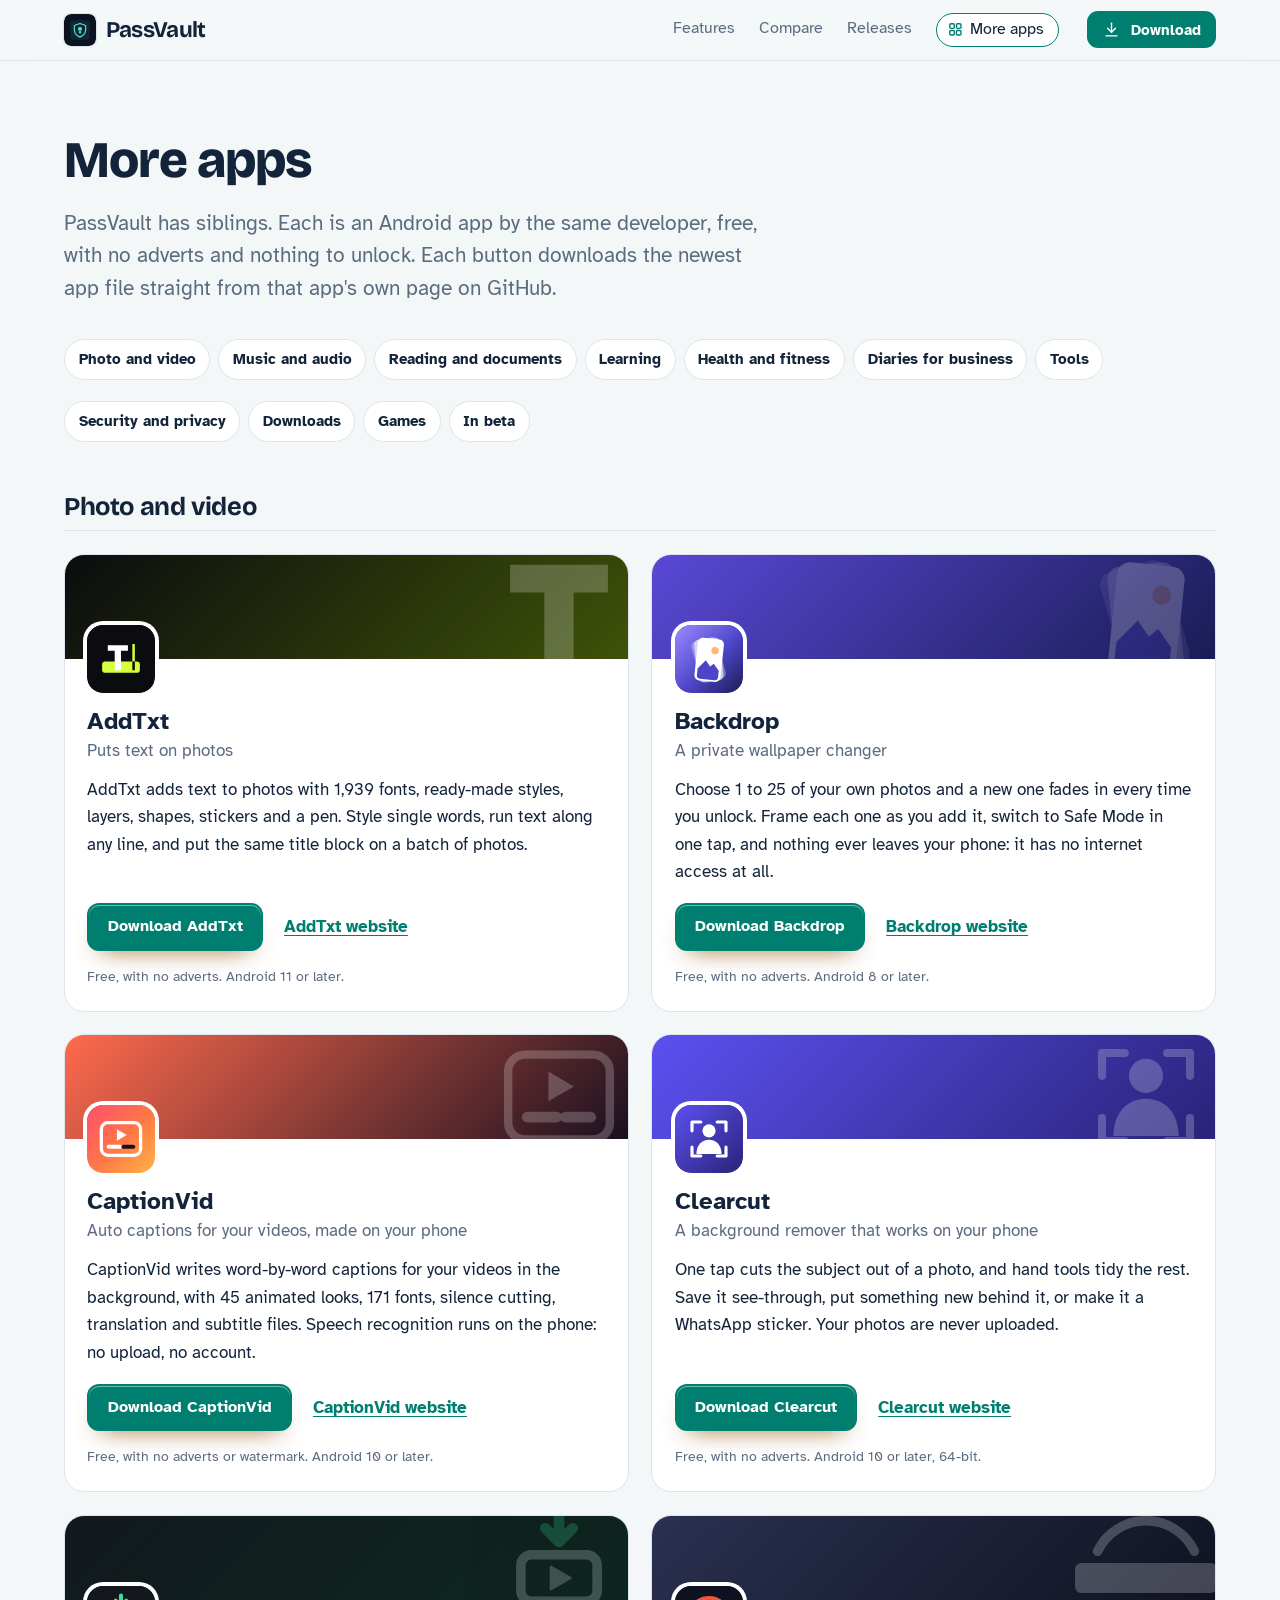
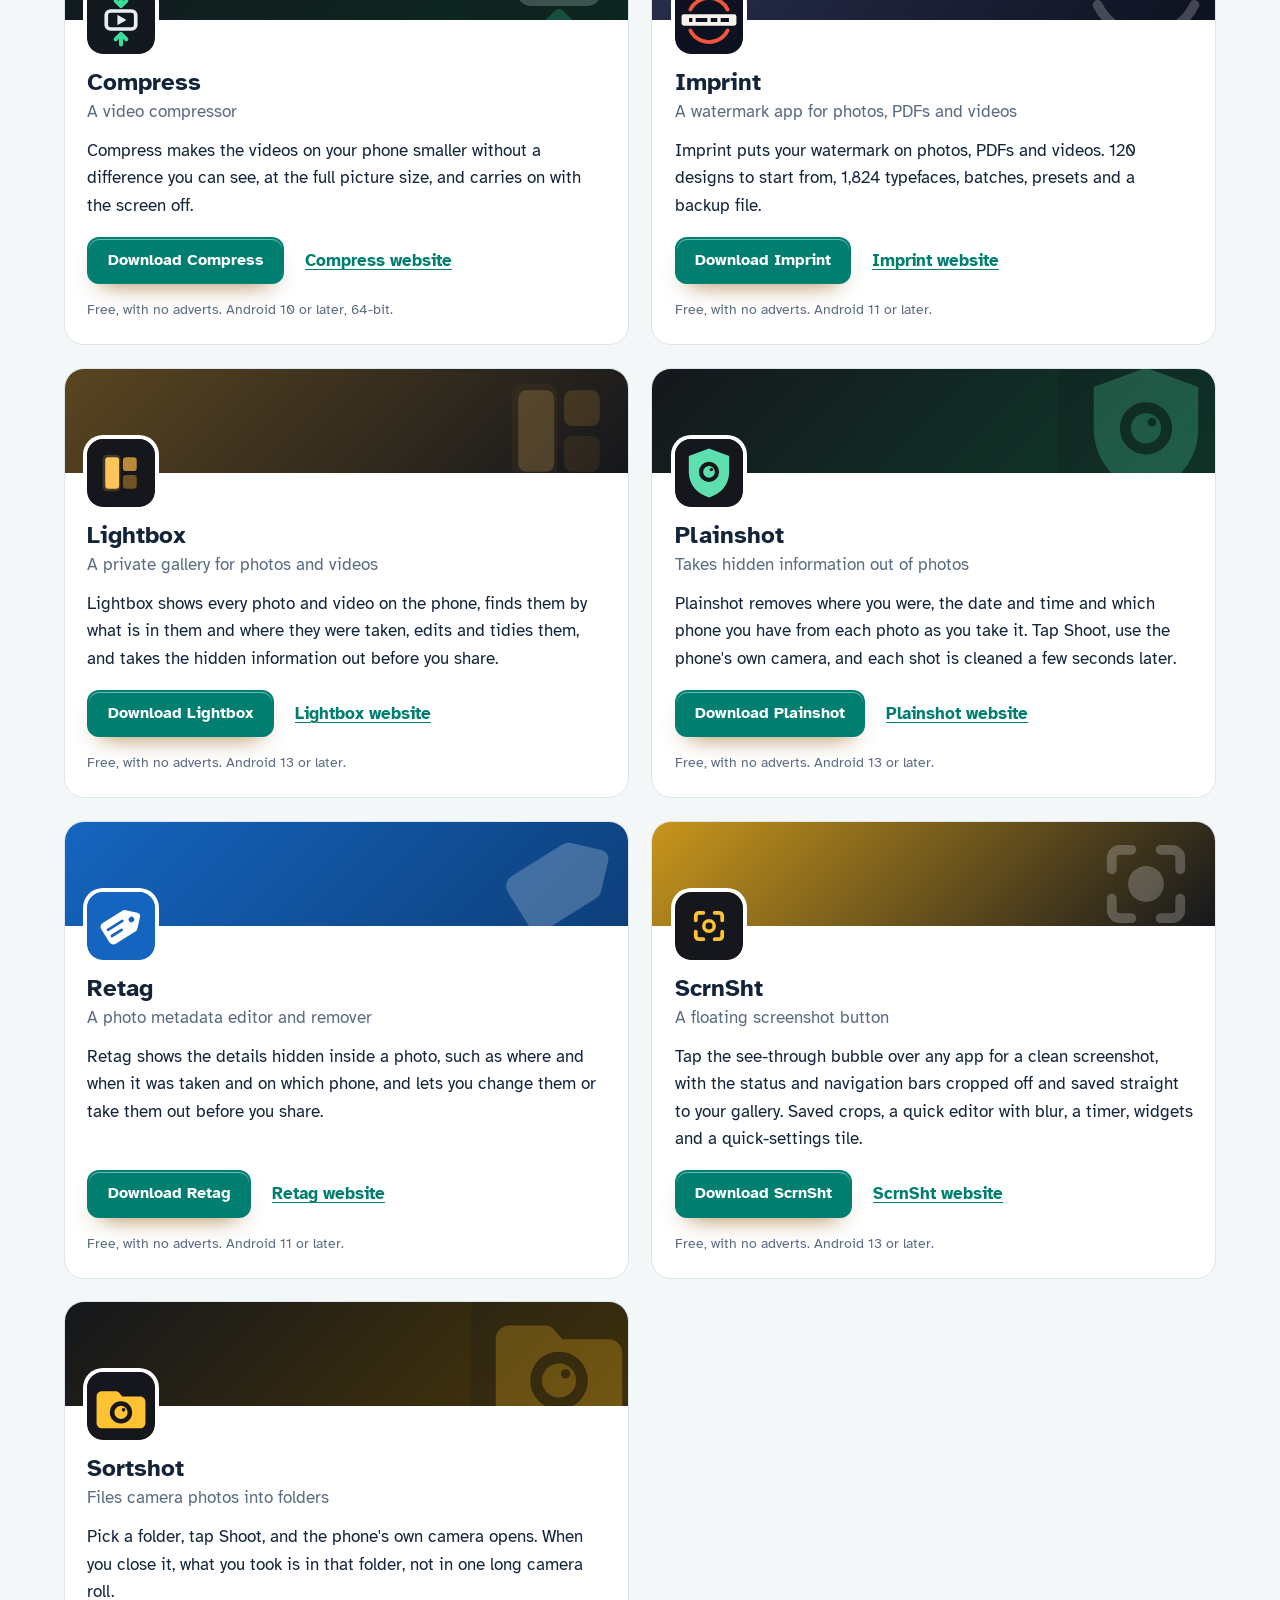
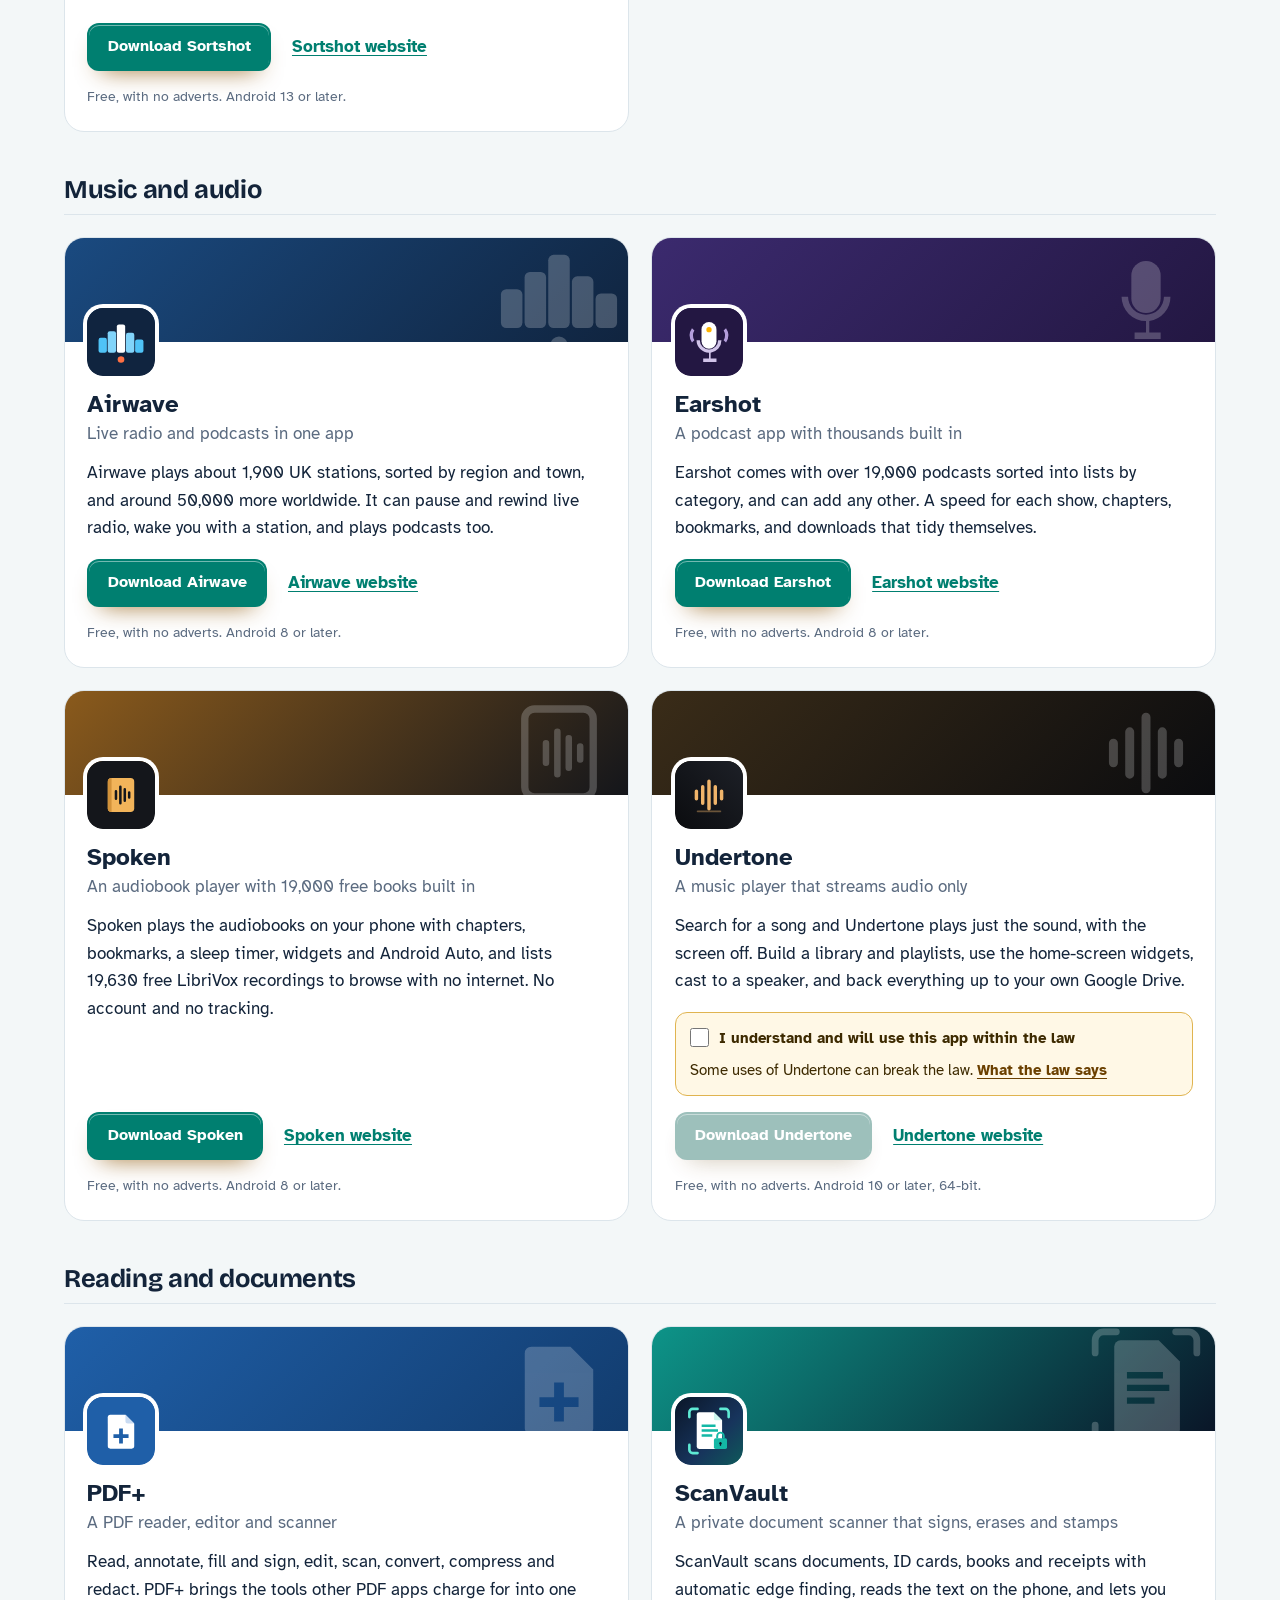
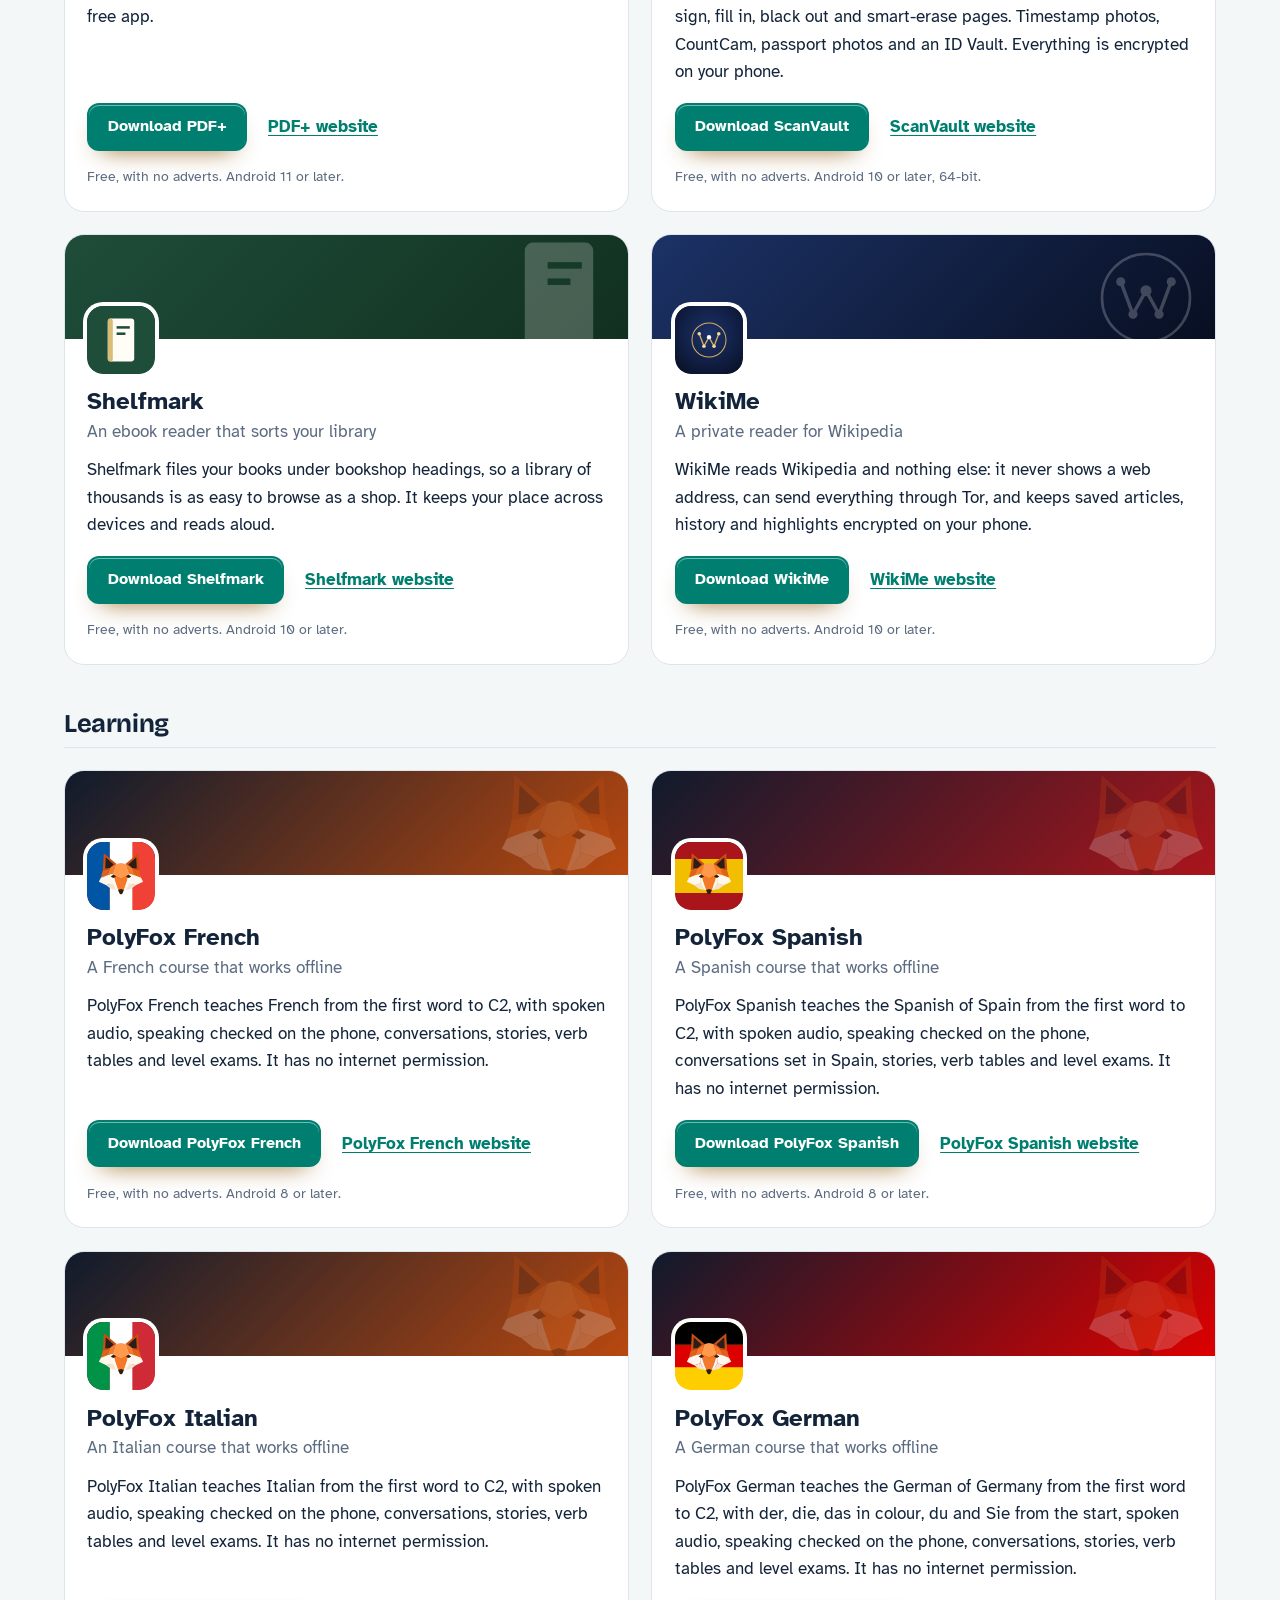
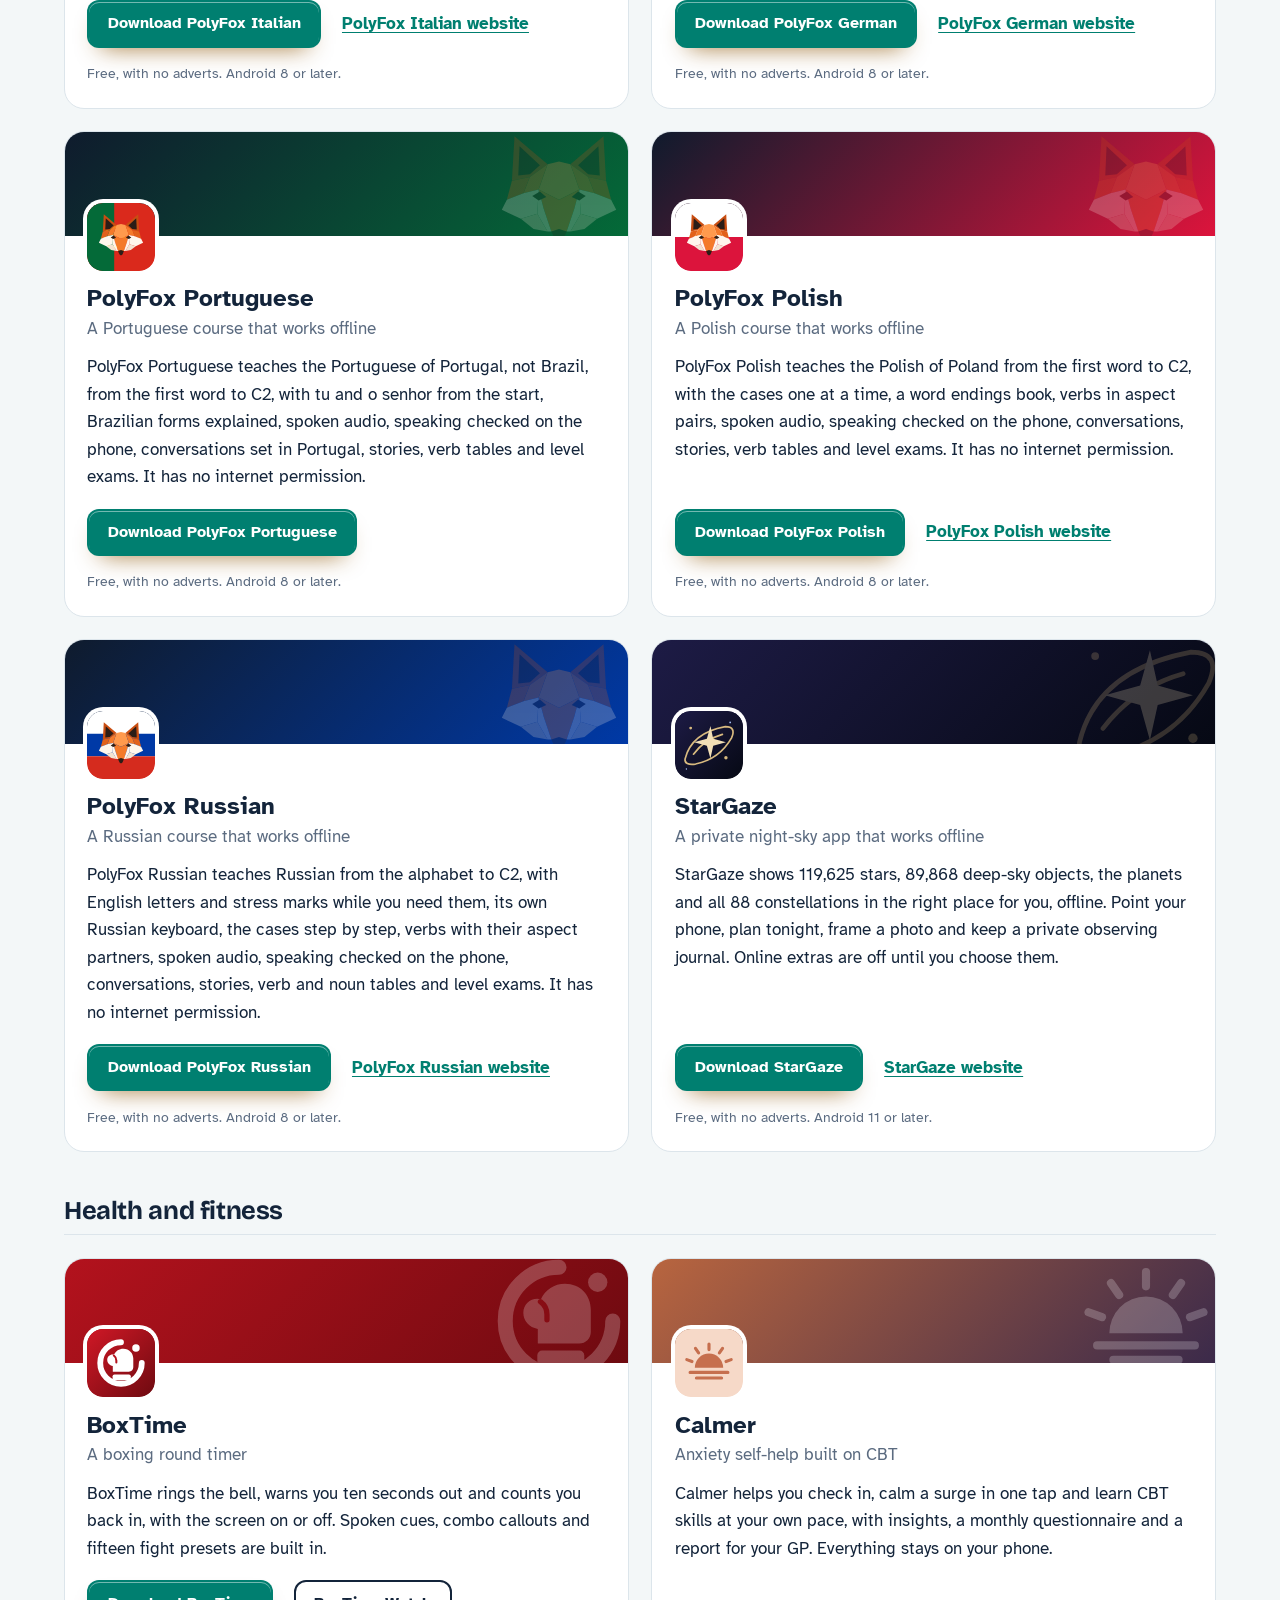
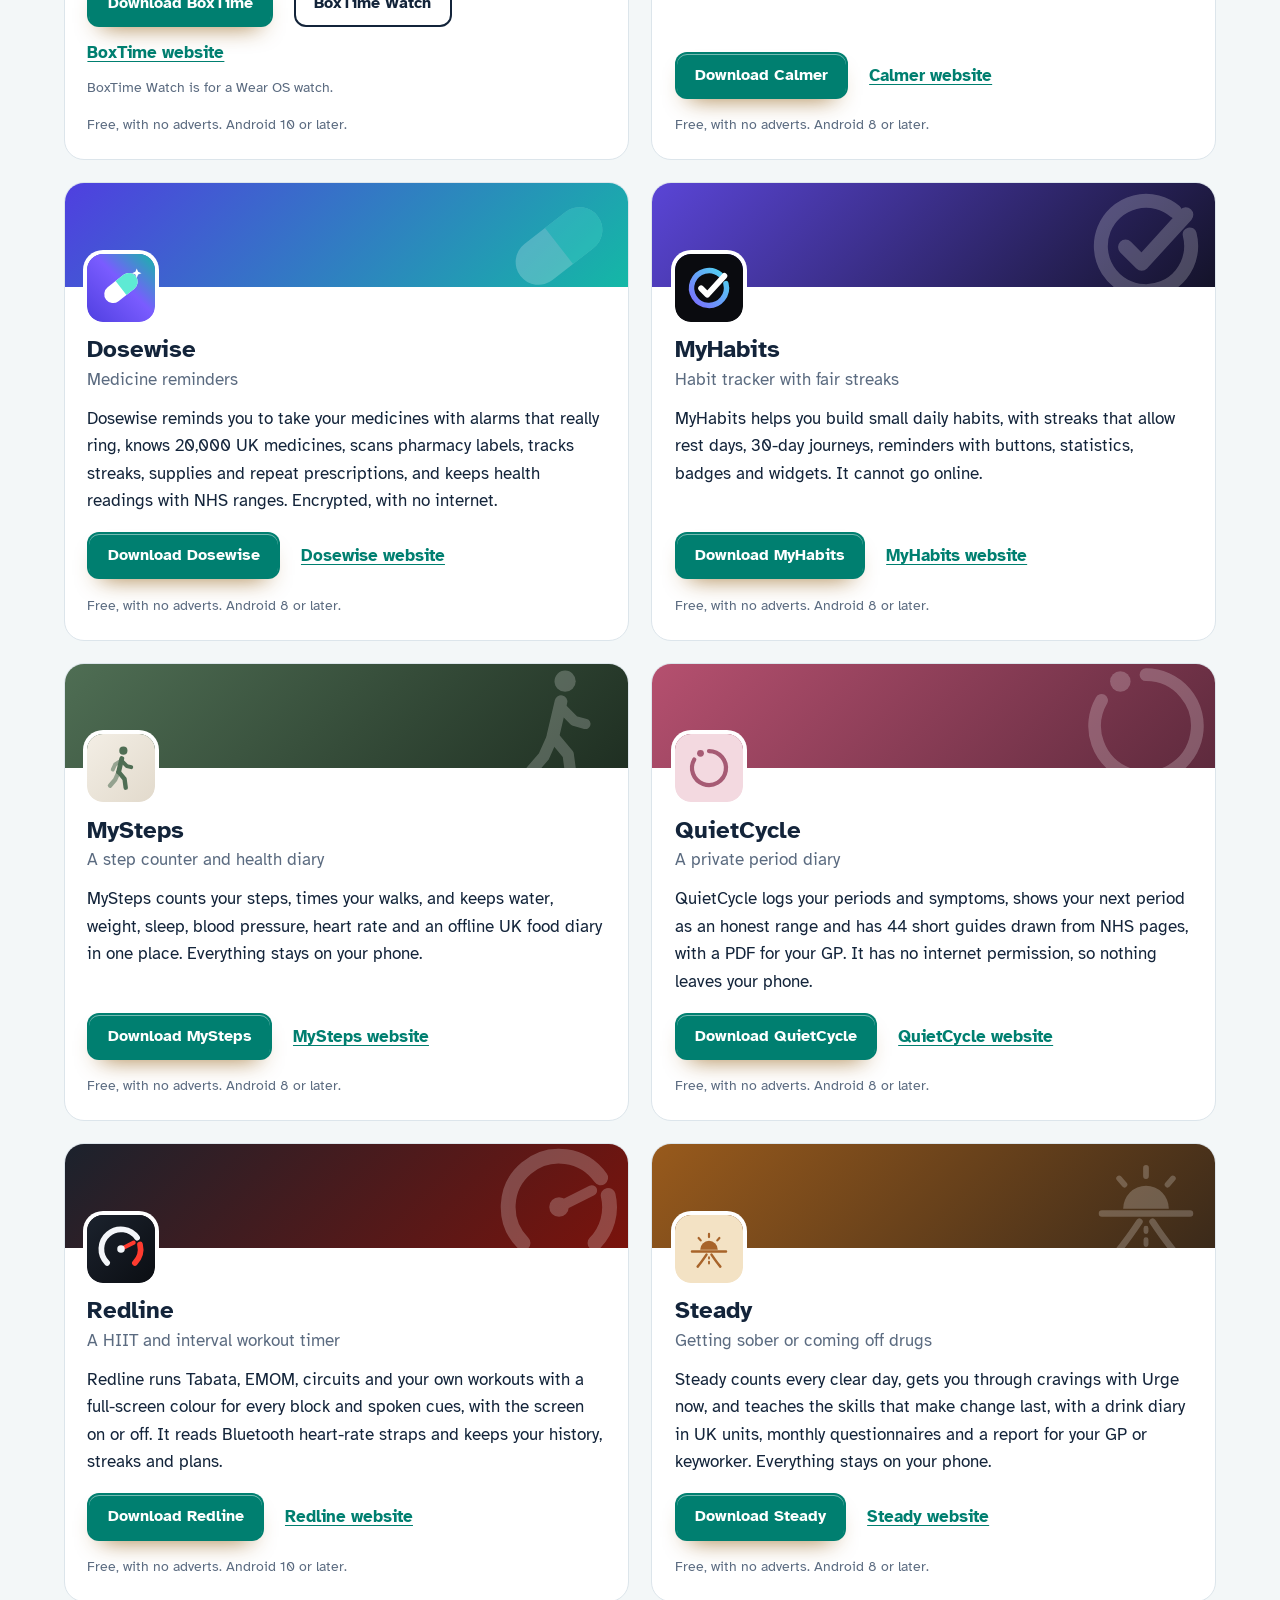
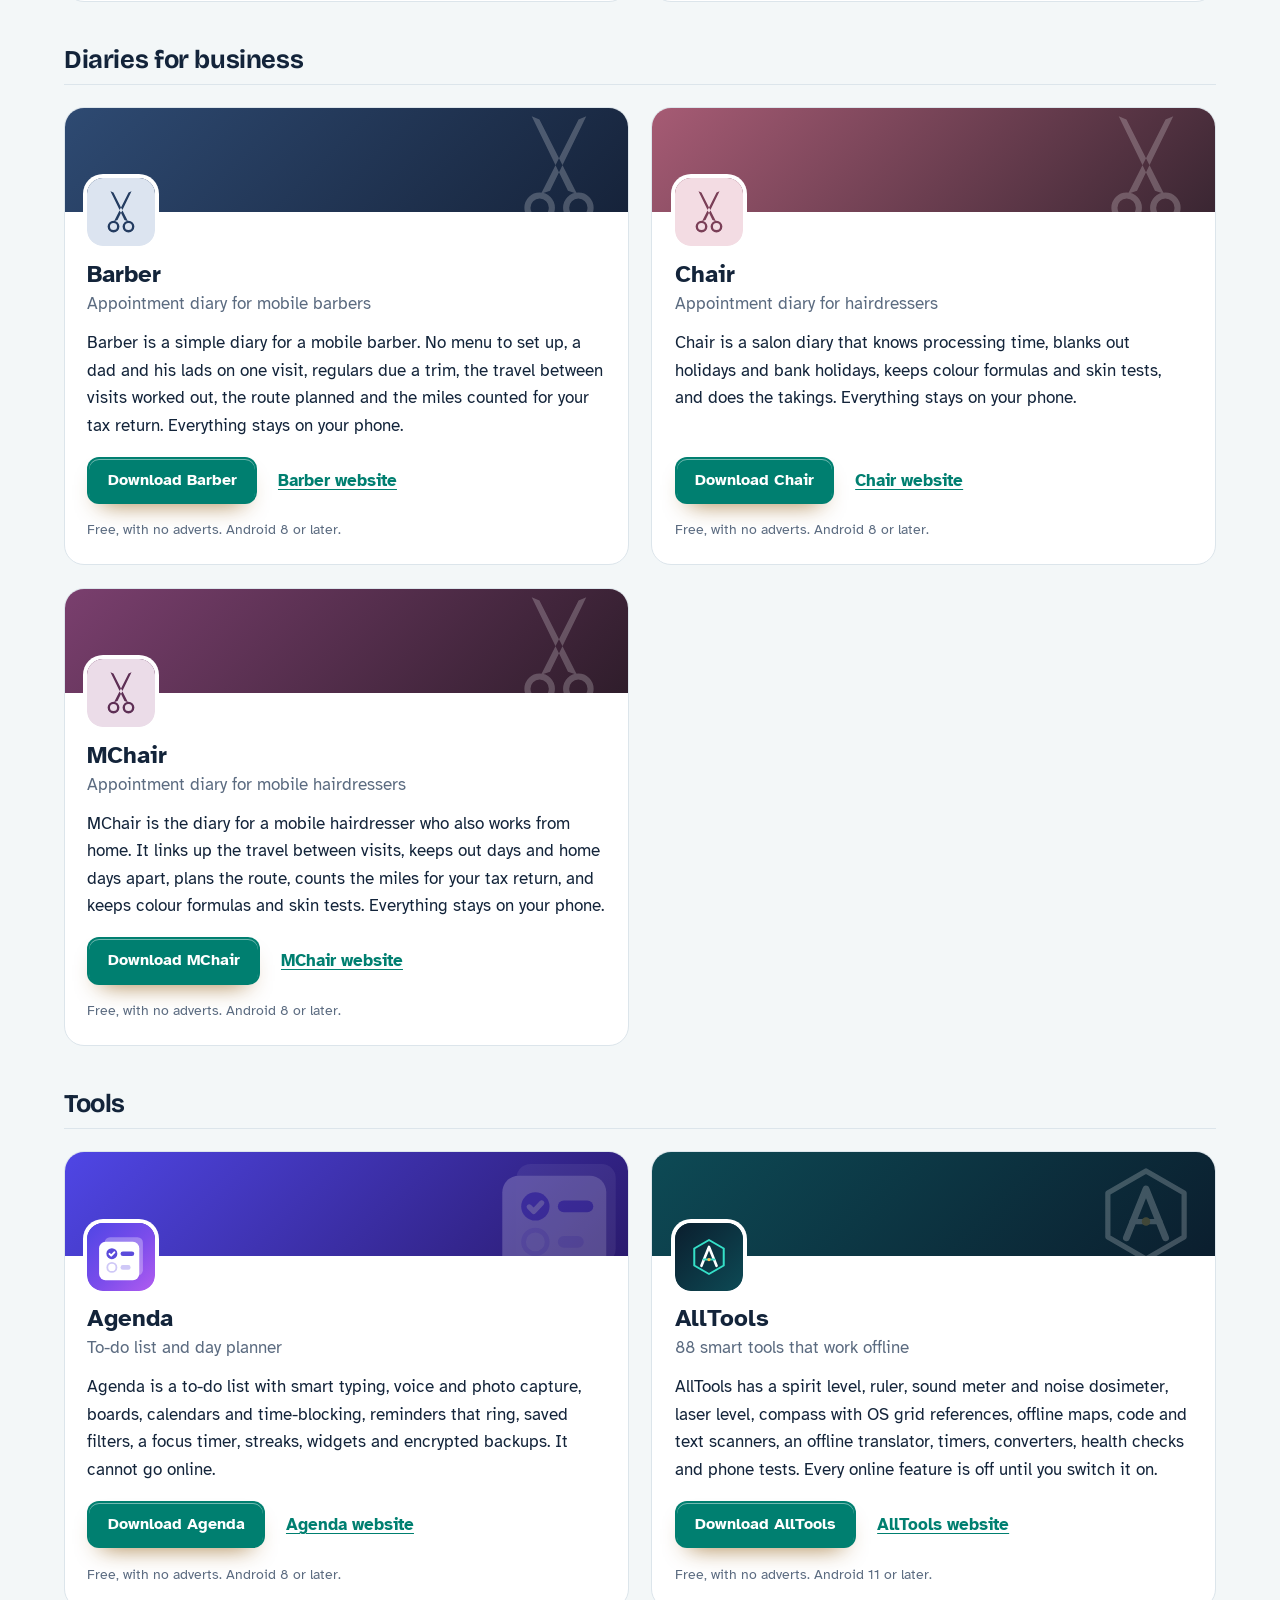
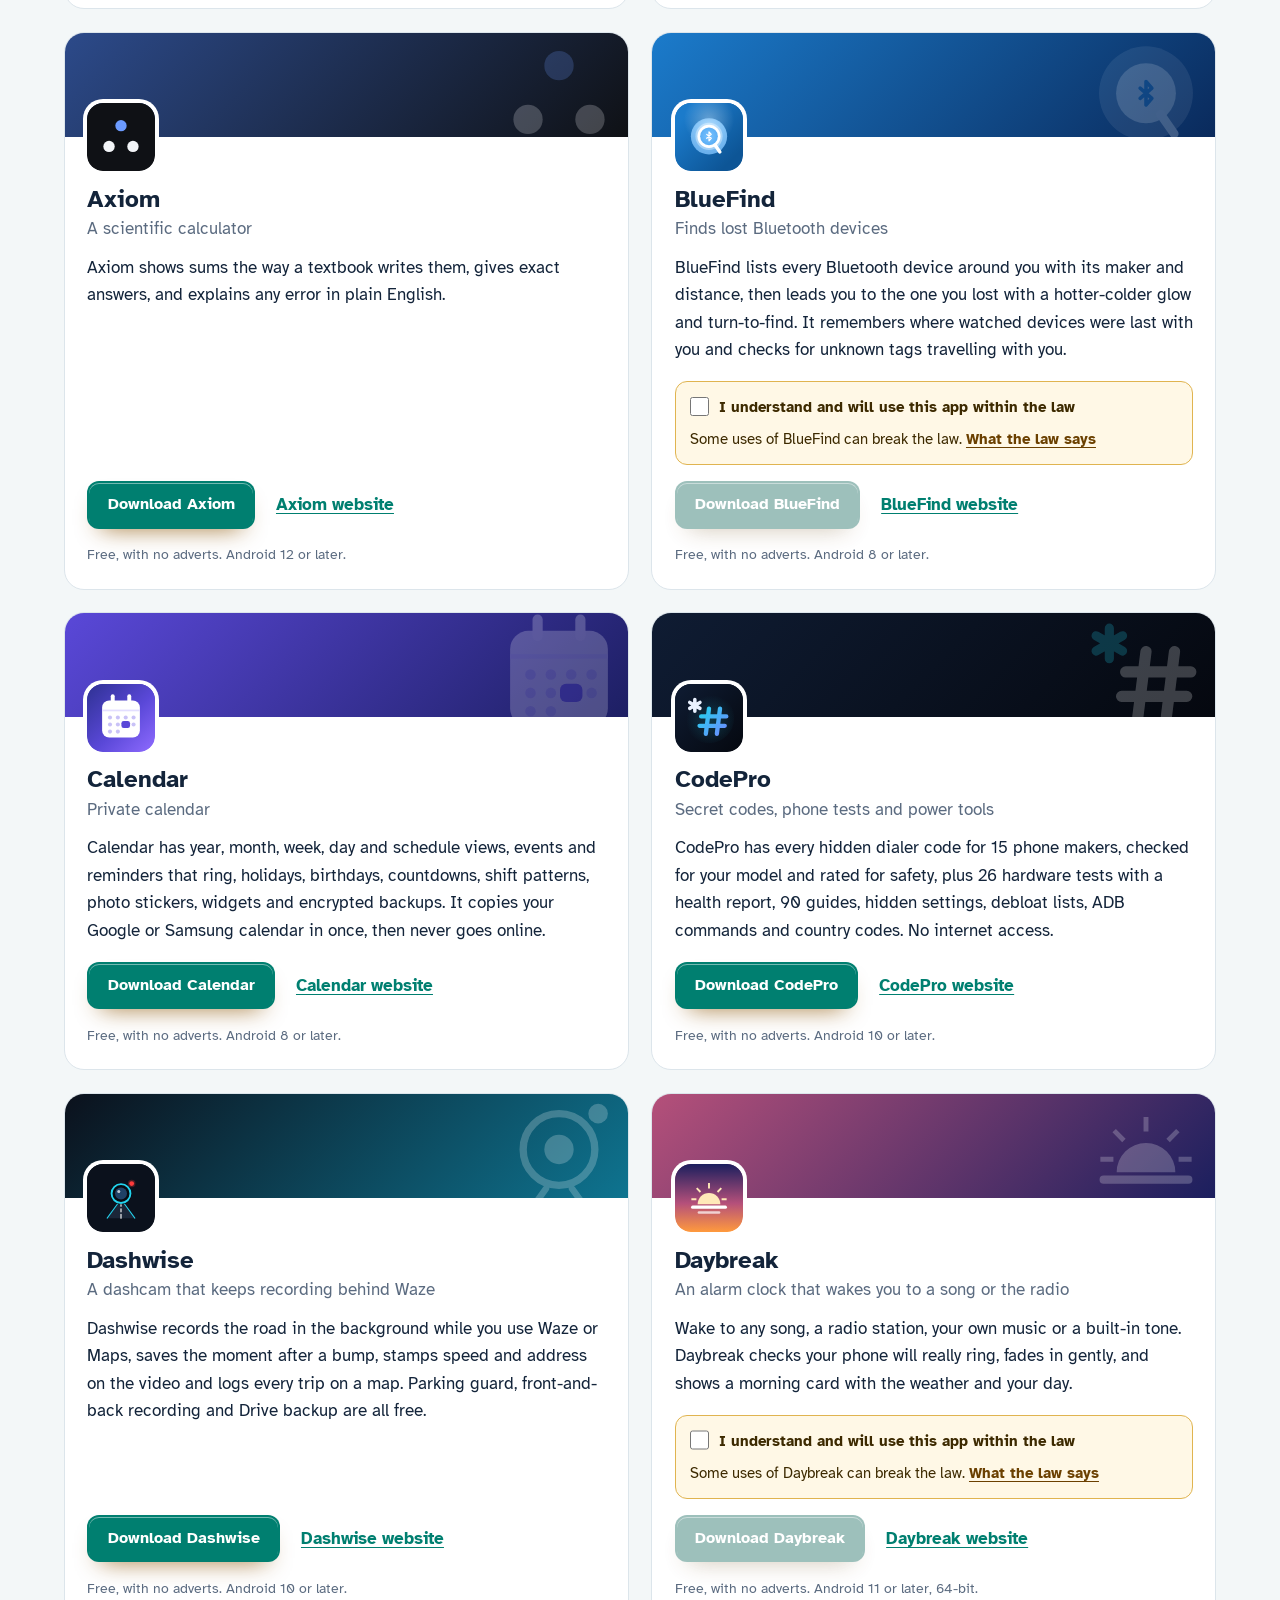
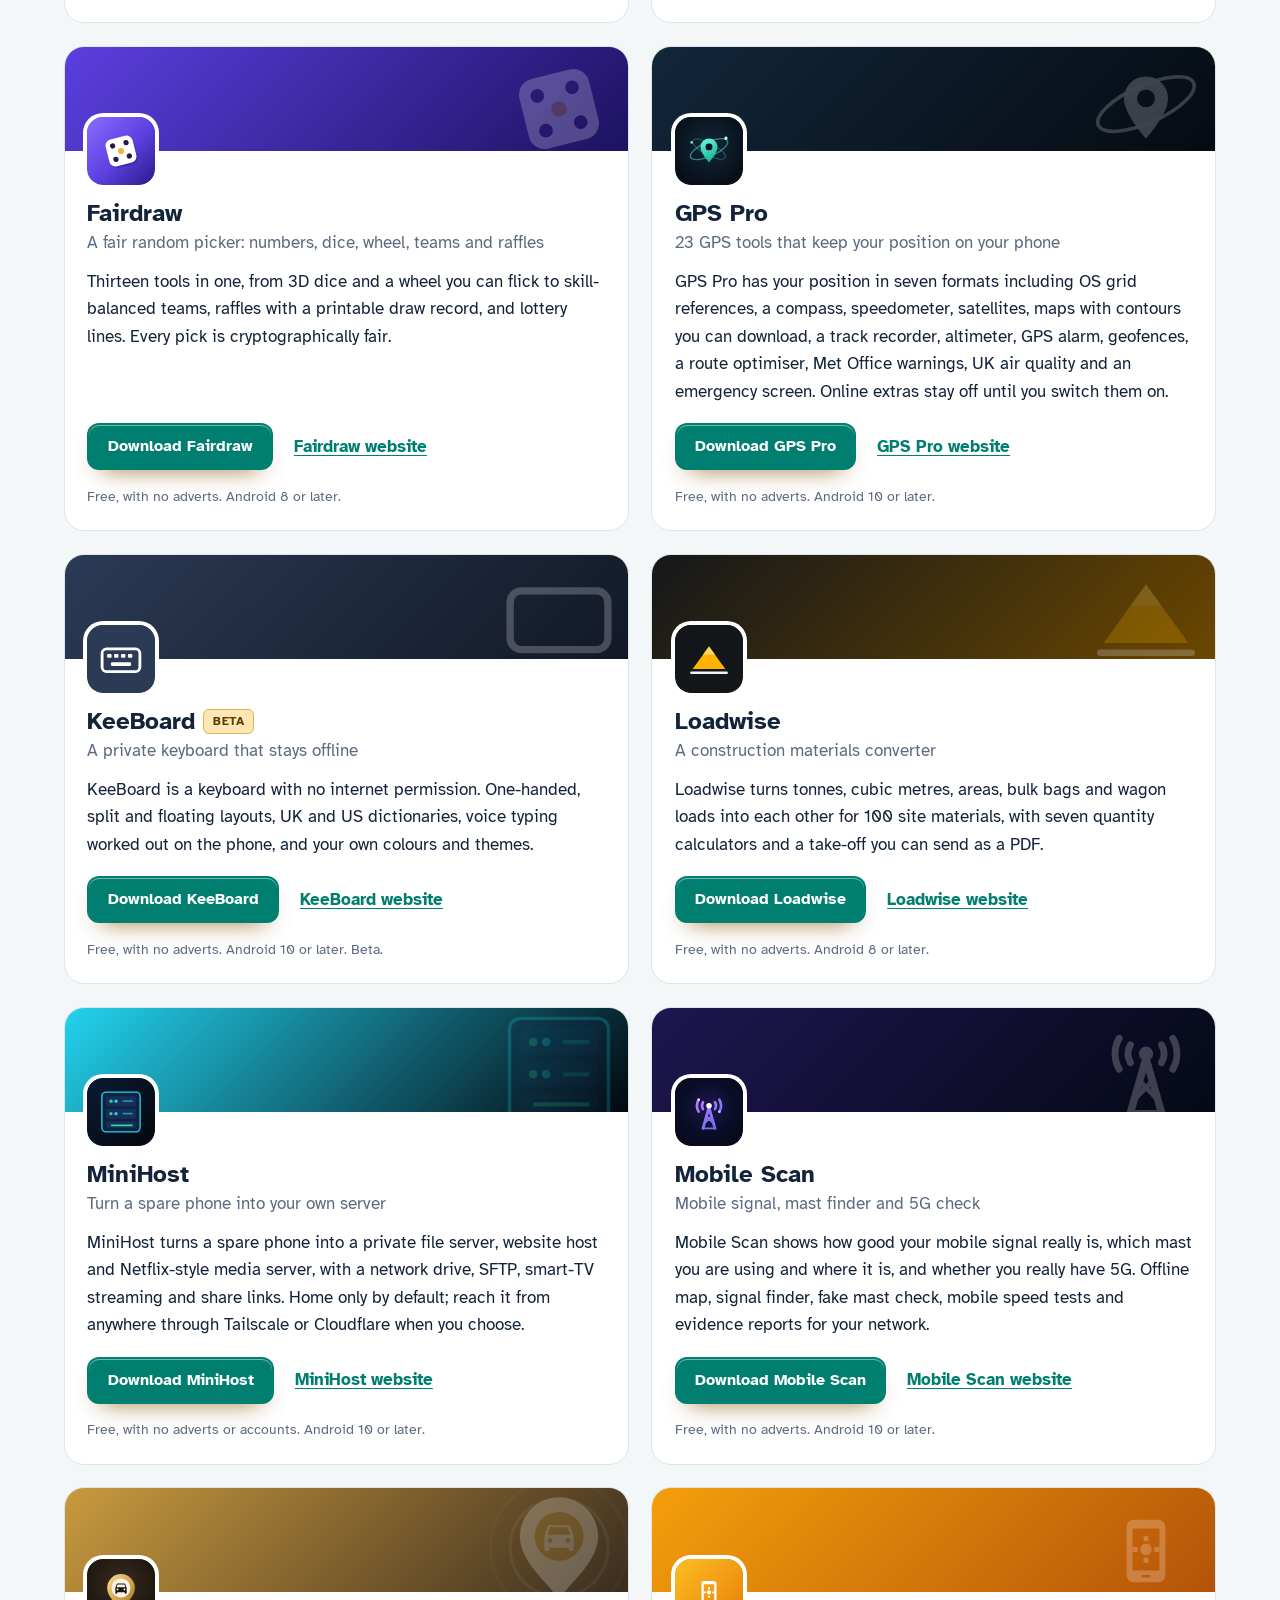
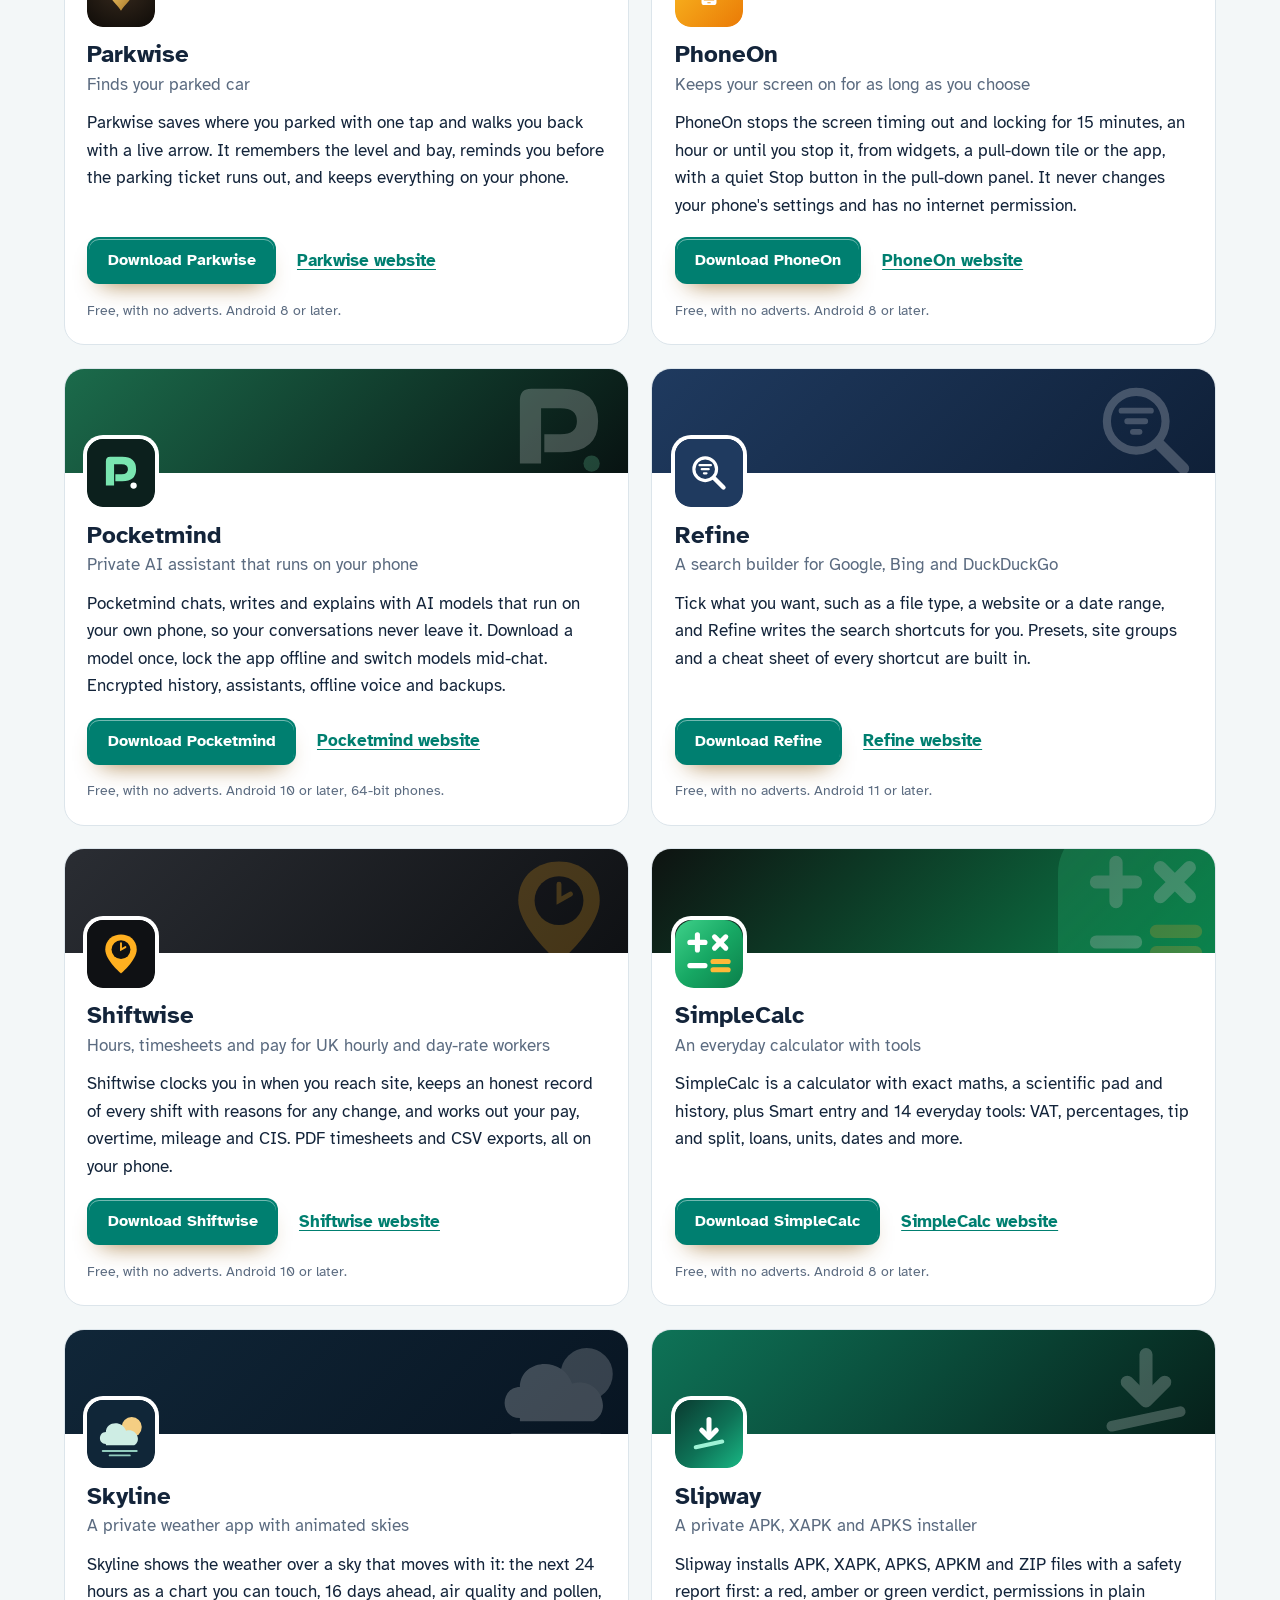
==== commit 6a92fc61: "More apps: add AllTools" ====
--- a/more-apps.html
+++ b/more-apps.html
@@ -4,7 +4,7 @@
 <meta charset="utf-8">
 <meta name="viewport" content="width=device-width, initial-scale=1">
 <title>More free Android apps from the maker of PassVault</title>
-<meta name="description" content="All 93 free Android apps from the maker of PassVault, in one list by category, each with its download and a link to its website.">
+<meta name="description" content="All 94 free Android apps from the maker of PassVault, in one list by category, each with its download and a link to its website.">
 <meta name="author" content="Jonathan Jackson">
 <link rel="canonical" href="https://customgpter.github.io/passvault/more-apps.html">
 <meta name="theme-color" content="#f3f7f8" media="(prefers-color-scheme: light)">
@@ -12,7 +12,7 @@
 <meta property="og:type" content="website">
 <meta property="og:site_name" content="PassVault">
 <meta property="og:title" content="More free Android apps from the maker of PassVault">
-<meta property="og:description" content="All 93 free Android apps from the maker of PassVault, in one list by category, each with its download and a link to its website.">
+<meta property="og:description" content="All 94 free Android apps from the maker of PassVault, in one list by category, each with its download and a link to its website.">
 <meta property="og:url" content="https://customgpter.github.io/passvault/more-apps.html">
 <meta property="og:image" content="https://customgpter.github.io/passvault/assets/og.png">
 <meta property="og:image:width" content="1200">
@@ -26,7 +26,7 @@
 <link rel="preload" href="./assets/fonts/atkinson-hyperlegible-latin-400-normal.woff2" as="font" type="font/woff2" crossorigin>
 <link rel="stylesheet" href="./assets/site.css?v=1">
 <link rel="stylesheet" href="./assets/house.css?v=1">
-<script type="application/ld+json">{"@context":"https://schema.org","@type":"ItemList","name":"Apps from the maker of PassVault","url":"https://customgpter.github.io/passvault/more-apps.html","itemListElement":[{"@type":"ListItem","position":1,"name":"AddTxt","url":"https://customgpter.github.io/addtxt/"},{"@type":"ListItem","position":2,"name":"Backdrop","url":"https://customgpter.github.io/backdrop/"},{"@type":"ListItem","position":3,"name":"CaptionVid","url":"https://customgpter.github.io/captionvid/"},{"@type":"ListItem","position":4,"name":"Clearcut","url":"https://customgpter.github.io/clearcut/"},{"@type":"ListItem","position":5,"name":"Compress","url":"https://customgpter.github.io/compress/"},{"@type":"ListItem","position":6,"name":"Imprint","url":"https://customgpter.github.io/imprint/"},{"@type":"ListItem","position":7,"name":"Lightbox","url":"https://customgpter.github.io/lightbox/"},{"@type":"ListItem","position":8,"name":"Plainshot","url":"https://customgpter.github.io/plainshot/"},{"@type":"ListItem","position":9,"name":"Retag","url":"https://customgpter.github.io/retag/"},{"@type":"ListItem","position":10,"name":"ScrnSht","url":"https://customgpter.github.io/scrnsht/"},{"@type":"ListItem","position":11,"name":"Sortshot","url":"https://customgpter.github.io/sortshot/"},{"@type":"ListItem","position":12,"name":"Airwave","url":"https://customgpter.github.io/airwave/"},{"@type":"ListItem","position":13,"name":"Earshot","url":"https://customgpter.github.io/earshot/"},{"@type":"ListItem","position":14,"name":"Spoken","url":"https://customgpter.github.io/spoken/"},{"@type":"ListItem","position":15,"name":"Undertone","url":"https://customgpter.github.io/undertone/"},{"@type":"ListItem","position":16,"name":"PDF+","url":"https://customgpter.github.io/pdfplus/"},{"@type":"ListItem","position":17,"name":"ScanVault","url":"https://customgpter.github.io/scanvault/"},{"@type":"ListItem","position":18,"name":"Shelfmark","url":"https://customgpter.github.io/shelfmark/"},{"@type":"ListItem","position":19,"name":"WikiMe","url":"https://customgpter.github.io/wikime/"},{"@type":"ListItem","position":20,"name":"PolyFox French","url":"https://customgpter.github.io/polyfox/"},{"@type":"ListItem","position":21,"name":"PolyFox German","url":"https://customgpter.github.io/polyfox-german/"},{"@type":"ListItem","position":22,"name":"PolyFox Polish","url":"https://customgpter.github.io/polyfox-polish/"},{"@type":"ListItem","position":23,"name":"PolyFox Russian","url":"https://customgpter.github.io/polyfox-russian/"},{"@type":"ListItem","position":24,"name":"StarGaze","url":"https://customgpter.github.io/stargaze/"},{"@type":"ListItem","position":25,"name":"BoxTime","url":"https://customgpter.github.io/boxtime/"},{"@type":"ListItem","position":26,"name":"Calmer","url":"https://customgpter.github.io/calmer/"},{"@type":"ListItem","position":27,"name":"Dosewise","url":"https://customgpter.github.io/dosewise/"},{"@type":"ListItem","position":28,"name":"MyHabits","url":"https://customgpter.github.io/myhabits/"},{"@type":"ListItem","position":29,"name":"MySteps","url":"https://customgpter.github.io/mysteps/"},{"@type":"ListItem","position":30,"name":"QuietCycle","url":"https://customgpter.github.io/quietcycle/"},{"@type":"ListItem","position":31,"name":"Redline","url":"https://customgpter.github.io/redline/"},{"@type":"ListItem","position":32,"name":"Steady","url":"https://customgpter.github.io/steady/"},{"@type":"ListItem","position":33,"name":"Barber","url":"https://customgpter.github.io/barber/"},{"@type":"ListItem","position":34,"name":"Chair","url":"https://customgpter.github.io/chair/"},{"@type":"ListItem","position":35,"name":"MChair","url":"https://customgpter.github.io/mchair/"},{"@type":"ListItem","position":36,"name":"Agenda","url":"https://customgpter.github.io/agenda/"},{"@type":"ListItem","position":37,"name":"Axiom","url":"https://customgpter.github.io/axiom/"},{"@type":"ListItem","position":38,"name":"BlueFind","url":"https://customgpter.github.io/bluefind/"},{"@type":"ListItem","position":39,"name":"Calendar","url":"https://customgpter.github.io/calendar/"},{"@type":"ListItem","position":40,"name":"CodePro","url":"https://customgpter.github.io/codepro/"},{"@type":"ListItem","position":41,"name":"Dashwise","url":"https://customgpter.github.io/dashwise/"},{"@type":"ListItem","position":42,"name":"Daybreak","url":"https://customgpter.github.io/daybreak/"},{"@type":"ListItem","position":43,"name":"Fairdraw","url":"https://customgpter.github.io/fairdraw/"},{"@type":"ListItem","position":44,"name":"GPS Pro","url":"https://customgpter.github.io/gpspro/"},{"@type":"ListItem","position":45,"name":"KeeBoard","url":"https://customgpter.github.io/keeboard/"},{"@type":"ListItem","position":46,"name":"Loadwise","url":"https://customgpter.github.io/loadwise/"},{"@type":"ListItem","position":47,"name":"MiniHost","url":"https://customgpter.github.io/minihost/"},{"@type":"ListItem","position":48,"name":"Mobile Scan","url":"https://customgpter.github.io/mobilescan/"},{"@type":"ListItem","position":49,"name":"Parkwise","url":"https://customgpter.github.io/parkwise/"},{"@type":"ListItem","position":50,"name":"Pocketmind","url":"https://customgpter.github.io/pocketmind/"},{"@type":"ListItem","position":51,"name":"Refine","url":"https://customgpter.github.io/refine/"},{"@type":"ListItem","position":52,"name":"Shiftwise","url":"https://customgpter.github.io/shiftwise/"},{"@type":"ListItem","position":53,"name":"SimpleCalc","url":"https://customgpter.github.io/simplecalc/"},{"@type":"ListItem","position":54,"name":"Skyline","url":"https://customgpter.github.io/skyline/"},{"@type":"ListItem","position":55,"name":"Slipway","url":"https://customgpter.github.io/slipway/"},{"@type":"ListItem","position":56,"name":"Tagger","url":"https://customgpter.github.io/tagger/"},{"@type":"ListItem","position":57,"name":"TotalClean","url":"https://customgpter.github.io/totalclean/"},{"@type":"ListItem","position":58,"name":"TVLink","url":"https://customgpter.github.io/tvlink/"},{"@type":"ListItem","position":59,"name":"Unbox","url":"https://customgpter.github.io/unbox/"},{"@type":"ListItem","position":60,"name":"WhatsKeep","url":"https://customgpter.github.io/whatskeep/"},{"@type":"ListItem","position":61,"name":"WiFi Scan","url":"https://customgpter.github.io/wifiscan/"},{"@type":"ListItem","position":62,"name":"Auditly","url":"https://customgpter.github.io/auditly/"},{"@type":"ListItem","position":63,"name":"Backchannel","url":"https://customgpter.github.io/backchannel/"},{"@type":"ListItem","position":64,"name":"ENotes","url":"https://customgpter.github.io/enotes/"},{"@type":"ListItem","position":65,"name":"FindMe","url":"https://customgpter.github.io/findme/"},{"@type":"ListItem","position":66,"name":"iLock","url":"https://customgpter.github.io/ilock/"},{"@type":"ListItem","position":67,"name":"ImSafe","url":"https://customgpter.github.io/imsafe/"},{"@type":"ListItem","position":68,"name":"IShred","url":"https://customgpter.github.io/ishred/"},{"@type":"ListItem","position":69,"name":"LockBox","url":"https://customgpter.github.io/lockbox/"},{"@type":"ListItem","position":70,"name":"PassVault","url":"https://customgpter.github.io/passvault/"},{"@type":"ListItem","position":71,"name":"SpyFind","url":"https://customgpter.github.io/spyfind/"},{"@type":"ListItem","position":72,"name":"TextWipe","url":"https://customgpter.github.io/textwipe/"},{"@type":"ListItem","position":73,"name":"Tracewire","url":"https://customgpter.github.io/tracewire/"},{"@type":"ListItem","position":74,"name":"Vigil","url":"https://customgpter.github.io/vigil/"},{"@type":"ListItem","position":75,"name":"Grab","url":"https://customgpter.github.io/grab/"},{"@type":"ListItem","position":76,"name":"Swarm","url":"https://customgpter.github.io/swarm/"},{"@type":"ListItem","position":77,"name":"Plane Games","url":"https://customgpter.github.io/plane-games/"},{"@type":"ListItem","position":78,"name":"Ninefold","url":"https://customgpter.github.io/ninefold/"},{"@type":"ListItem","position":79,"name":"Cubewise","url":"https://customgpter.github.io/cubewise/"},{"@type":"ListItem","position":80,"name":"Tilewise","url":"https://customgpter.github.io/tilewise/"},{"@type":"ListItem","position":81,"name":"Letterwise","url":"https://customgpter.github.io/letterwise/"},{"@type":"ListItem","position":82,"name":"Kingside","url":"https://customgpter.github.io/kingside/"},{"@type":"ListItem","position":83,"name":"Deckhand","url":"https://customgpter.github.io/deckhand/"},{"@type":"ListItem","position":84,"name":"SNESForge","url":"https://customgpter.github.io/snesforge/"},{"@type":"ListItem","position":85,"name":"Fame Boy","url":"https://customgpter.github.io/fameboy/"},{"@type":"ListItem","position":86,"name":"PSPPro","url":"https://customgpter.github.io/psppro/"},{"@type":"ListItem","position":87,"name":"MegaGen","url":"https://customgpter.github.io/megagen/"},{"@type":"ListItem","position":88,"name":"QVR","url":"https://customgpter.github.io/qvr/"},{"@type":"ListItem","position":89,"name":"QVR Watch","url":"https://customgpter.github.io/qvr-watch/"},{"@type":"ListItem","position":90,"name":"QVRLite","url":"https://customgpter.github.io/qvrlite/"},{"@type":"ListItem","position":91,"name":"Onionz","url":"https://customgpter.github.io/onionz/"},{"@type":"ListItem","position":92,"name":"OnionzWeb","url":"https://customgpter.github.io/onionzweb/"}]}</script>
+<script type="application/ld+json">{"@context":"https://schema.org","@type":"ItemList","name":"Apps from the maker of PassVault","url":"https://customgpter.github.io/passvault/more-apps.html","itemListElement":[{"@type":"ListItem","position":1,"name":"AddTxt","url":"https://customgpter.github.io/addtxt/"},{"@type":"ListItem","position":2,"name":"Backdrop","url":"https://customgpter.github.io/backdrop/"},{"@type":"ListItem","position":3,"name":"CaptionVid","url":"https://customgpter.github.io/captionvid/"},{"@type":"ListItem","position":4,"name":"Clearcut","url":"https://customgpter.github.io/clearcut/"},{"@type":"ListItem","position":5,"name":"Compress","url":"https://customgpter.github.io/compress/"},{"@type":"ListItem","position":6,"name":"Imprint","url":"https://customgpter.github.io/imprint/"},{"@type":"ListItem","position":7,"name":"Lightbox","url":"https://customgpter.github.io/lightbox/"},{"@type":"ListItem","position":8,"name":"Plainshot","url":"https://customgpter.github.io/plainshot/"},{"@type":"ListItem","position":9,"name":"Retag","url":"https://customgpter.github.io/retag/"},{"@type":"ListItem","position":10,"name":"ScrnSht","url":"https://customgpter.github.io/scrnsht/"},{"@type":"ListItem","position":11,"name":"Sortshot","url":"https://customgpter.github.io/sortshot/"},{"@type":"ListItem","position":12,"name":"Airwave","url":"https://customgpter.github.io/airwave/"},{"@type":"ListItem","position":13,"name":"Earshot","url":"https://customgpter.github.io/earshot/"},{"@type":"ListItem","position":14,"name":"Spoken","url":"https://customgpter.github.io/spoken/"},{"@type":"ListItem","position":15,"name":"Undertone","url":"https://customgpter.github.io/undertone/"},{"@type":"ListItem","position":16,"name":"PDF+","url":"https://customgpter.github.io/pdfplus/"},{"@type":"ListItem","position":17,"name":"ScanVault","url":"https://customgpter.github.io/scanvault/"},{"@type":"ListItem","position":18,"name":"Shelfmark","url":"https://customgpter.github.io/shelfmark/"},{"@type":"ListItem","position":19,"name":"WikiMe","url":"https://customgpter.github.io/wikime/"},{"@type":"ListItem","position":20,"name":"PolyFox French","url":"https://customgpter.github.io/polyfox/"},{"@type":"ListItem","position":21,"name":"PolyFox German","url":"https://customgpter.github.io/polyfox-german/"},{"@type":"ListItem","position":22,"name":"PolyFox Polish","url":"https://customgpter.github.io/polyfox-polish/"},{"@type":"ListItem","position":23,"name":"PolyFox Russian","url":"https://customgpter.github.io/polyfox-russian/"},{"@type":"ListItem","position":24,"name":"StarGaze","url":"https://customgpter.github.io/stargaze/"},{"@type":"ListItem","position":25,"name":"BoxTime","url":"https://customgpter.github.io/boxtime/"},{"@type":"ListItem","position":26,"name":"Calmer","url":"https://customgpter.github.io/calmer/"},{"@type":"ListItem","position":27,"name":"Dosewise","url":"https://customgpter.github.io/dosewise/"},{"@type":"ListItem","position":28,"name":"MyHabits","url":"https://customgpter.github.io/myhabits/"},{"@type":"ListItem","position":29,"name":"MySteps","url":"https://customgpter.github.io/mysteps/"},{"@type":"ListItem","position":30,"name":"QuietCycle","url":"https://customgpter.github.io/quietcycle/"},{"@type":"ListItem","position":31,"name":"Redline","url":"https://customgpter.github.io/redline/"},{"@type":"ListItem","position":32,"name":"Steady","url":"https://customgpter.github.io/steady/"},{"@type":"ListItem","position":33,"name":"Barber","url":"https://customgpter.github.io/barber/"},{"@type":"ListItem","position":34,"name":"Chair","url":"https://customgpter.github.io/chair/"},{"@type":"ListItem","position":35,"name":"MChair","url":"https://customgpter.github.io/mchair/"},{"@type":"ListItem","position":36,"name":"Agenda","url":"https://customgpter.github.io/agenda/"},{"@type":"ListItem","position":37,"name":"AllTools","url":"https://customgpter.github.io/alltools/"},{"@type":"ListItem","position":38,"name":"Axiom","url":"https://customgpter.github.io/axiom/"},{"@type":"ListItem","position":39,"name":"BlueFind","url":"https://customgpter.github.io/bluefind/"},{"@type":"ListItem","position":40,"name":"Calendar","url":"https://customgpter.github.io/calendar/"},{"@type":"ListItem","position":41,"name":"CodePro","url":"https://customgpter.github.io/codepro/"},{"@type":"ListItem","position":42,"name":"Dashwise","url":"https://customgpter.github.io/dashwise/"},{"@type":"ListItem","position":43,"name":"Daybreak","url":"https://customgpter.github.io/daybreak/"},{"@type":"ListItem","position":44,"name":"Fairdraw","url":"https://customgpter.github.io/fairdraw/"},{"@type":"ListItem","position":45,"name":"GPS Pro","url":"https://customgpter.github.io/gpspro/"},{"@type":"ListItem","position":46,"name":"KeeBoard","url":"https://customgpter.github.io/keeboard/"},{"@type":"ListItem","position":47,"name":"Loadwise","url":"https://customgpter.github.io/loadwise/"},{"@type":"ListItem","position":48,"name":"MiniHost","url":"https://customgpter.github.io/minihost/"},{"@type":"ListItem","position":49,"name":"Mobile Scan","url":"https://customgpter.github.io/mobilescan/"},{"@type":"ListItem","position":50,"name":"Parkwise","url":"https://customgpter.github.io/parkwise/"},{"@type":"ListItem","position":51,"name":"Pocketmind","url":"https://customgpter.github.io/pocketmind/"},{"@type":"ListItem","position":52,"name":"Refine","url":"https://customgpter.github.io/refine/"},{"@type":"ListItem","position":53,"name":"Shiftwise","url":"https://customgpter.github.io/shiftwise/"},{"@type":"ListItem","position":54,"name":"SimpleCalc","url":"https://customgpter.github.io/simplecalc/"},{"@type":"ListItem","position":55,"name":"Skyline","url":"https://customgpter.github.io/skyline/"},{"@type":"ListItem","position":56,"name":"Slipway","url":"https://customgpter.github.io/slipway/"},{"@type":"ListItem","position":57,"name":"Tagger","url":"https://customgpter.github.io/tagger/"},{"@type":"ListItem","position":58,"name":"TotalClean","url":"https://customgpter.github.io/totalclean/"},{"@type":"ListItem","position":59,"name":"TVLink","url":"https://customgpter.github.io/tvlink/"},{"@type":"ListItem","position":60,"name":"Unbox","url":"https://customgpter.github.io/unbox/"},{"@type":"ListItem","position":61,"name":"WhatsKeep","url":"https://customgpter.github.io/whatskeep/"},{"@type":"ListItem","position":62,"name":"WiFi Scan","url":"https://customgpter.github.io/wifiscan/"},{"@type":"ListItem","position":63,"name":"Auditly","url":"https://customgpter.github.io/auditly/"},{"@type":"ListItem","position":64,"name":"Backchannel","url":"https://customgpter.github.io/backchannel/"},{"@type":"ListItem","position":65,"name":"ENotes","url":"https://customgpter.github.io/enotes/"},{"@type":"ListItem","position":66,"name":"FindMe","url":"https://customgpter.github.io/findme/"},{"@type":"ListItem","position":67,"name":"iLock","url":"https://customgpter.github.io/ilock/"},{"@type":"ListItem","position":68,"name":"ImSafe","url":"https://customgpter.github.io/imsafe/"},{"@type":"ListItem","position":69,"name":"IShred","url":"https://customgpter.github.io/ishred/"},{"@type":"ListItem","position":70,"name":"LockBox","url":"https://customgpter.github.io/lockbox/"},{"@type":"ListItem","position":71,"name":"PassVault","url":"https://customgpter.github.io/passvault/"},{"@type":"ListItem","position":72,"name":"SpyFind","url":"https://customgpter.github.io/spyfind/"},{"@type":"ListItem","position":73,"name":"TextWipe","url":"https://customgpter.github.io/textwipe/"},{"@type":"ListItem","position":74,"name":"Tracewire","url":"https://customgpter.github.io/tracewire/"},{"@type":"ListItem","position":75,"name":"Vigil","url":"https://customgpter.github.io/vigil/"},{"@type":"ListItem","position":76,"name":"Grab","url":"https://customgpter.github.io/grab/"},{"@type":"ListItem","position":77,"name":"Swarm","url":"https://customgpter.github.io/swarm/"},{"@type":"ListItem","position":78,"name":"Plane Games","url":"https://customgpter.github.io/plane-games/"},{"@type":"ListItem","position":79,"name":"Ninefold","url":"https://customgpter.github.io/ninefold/"},{"@type":"ListItem","position":80,"name":"Cubewise","url":"https://customgpter.github.io/cubewise/"},{"@type":"ListItem","position":81,"name":"Tilewise","url":"https://customgpter.github.io/tilewise/"},{"@type":"ListItem","position":82,"name":"Letterwise","url":"https://customgpter.github.io/letterwise/"},{"@type":"ListItem","position":83,"name":"Kingside","url":"https://customgpter.github.io/kingside/"},{"@type":"ListItem","position":84,"name":"Deckhand","url":"https://customgpter.github.io/deckhand/"},{"@type":"ListItem","position":85,"name":"SNESForge","url":"https://customgpter.github.io/snesforge/"},{"@type":"ListItem","position":86,"name":"Fame Boy","url":"https://customgpter.github.io/fameboy/"},{"@type":"ListItem","position":87,"name":"PSPPro","url":"https://customgpter.github.io/psppro/"},{"@type":"ListItem","position":88,"name":"MegaGen","url":"https://customgpter.github.io/megagen/"},{"@type":"ListItem","position":89,"name":"QVR","url":"https://customgpter.github.io/qvr/"},{"@type":"ListItem","position":90,"name":"QVR Watch","url":"https://customgpter.github.io/qvr-watch/"},{"@type":"ListItem","position":91,"name":"QVRLite","url":"https://customgpter.github.io/qvrlite/"},{"@type":"ListItem","position":92,"name":"Onionz","url":"https://customgpter.github.io/onionz/"},{"@type":"ListItem","position":93,"name":"OnionzWeb","url":"https://customgpter.github.io/onionzweb/"}]}</script>
 <link rel="stylesheet" href="./assets/apps-list.css?v=1">
 <script src="./assets/apps-list.js?v=1" defer></script>
 </head>
@@ -86,7 +86,7 @@
 <li class="mapp" style="--b:#7a3f6e;--b2:#2f1d2b"><div class="mapp-cover" aria-hidden="true"><svg viewBox="0 0 108 108"><g transform="translate(54 54) scale(1.25) translate(-54 -52)"><path fill="#fff" fill-rule="evenodd" d="M37 70.5a7.5 7.5 0 1 0 15 0a7.5 7.5 0 1 0-15 0zM40 70.5a4.5 4.5 0 1 0 9 0a4.5 4.5 0 1 0-9 0zM56 70.5a7.5 7.5 0 1 0 15 0a7.5 7.5 0 1 0-15 0zM59 70.5a4.5 4.5 0 1 0 9 0a4.5 4.5 0 1 0-9 0z"/><path fill="#fff" d="M45.2 63.6 49.6 62.2 67.4 25.6 63.6 27.2zM62.8 63.6 58.4 62.2 40.6 25.6 44.4 27.2z"/><circle cx="54" cy="49.8" r="1.8" fill="none"/></g></svg></div><div class="mapp-body"><svg class="mapp-icon" viewBox="0 0 108 108" aria-hidden="true"><rect width="108" height="108" rx="24" fill="#EBDCE8"/><g transform="translate(54 54) scale(1.25) translate(-54 -52)"><path fill="#5E2F55" fill-rule="evenodd" d="M37 70.5a7.5 7.5 0 1 0 15 0a7.5 7.5 0 1 0-15 0zM40 70.5a4.5 4.5 0 1 0 9 0a4.5 4.5 0 1 0-9 0zM56 70.5a7.5 7.5 0 1 0 15 0a7.5 7.5 0 1 0-15 0zM59 70.5a4.5 4.5 0 1 0 9 0a4.5 4.5 0 1 0-9 0z"/><path fill="#5E2F55" d="M45.2 63.6 49.6 62.2 67.4 25.6 63.6 27.2zM62.8 63.6 58.4 62.2 40.6 25.6 44.4 27.2z"/><circle cx="54" cy="49.8" r="1.8" fill="#EBDCE8"/></g></svg><h3>MChair</h3><p class="mapp-kind">Appointment diary for mobile hairdressers</p><p class="mapp-say">MChair is the diary for a mobile hairdresser who also works from home. It links up the travel between visits, keeps out days and home days apart, plans the route, counts the miles for your tax return, and keeps colour formulas and skin tests. Everything stays on your phone.</p><p class="mapp-go"><a class="button" href="https://github.com/CustomGPTer/mchair/releases/latest/download/MChair.apk">Download MChair</a><a class="mapp-site" href="https://customgpter.github.io/mchair/">MChair website</a></p><p class="mapp-needs">Free, with no adverts. Android 8 or later.</p></div></li></ul></div>
 <div class="mapps-group" role="group" aria-labelledby="apps-tools"><h2 class="mapps-cat" id="apps-tools">Tools</h2>
 <ul class="mapps"><li class="mapp" style="--b:#4f46e5;--b2:#2a1a6e"><div class="mapp-cover" aria-hidden="true"><svg viewBox="0 0 108 108"><g transform="translate(54 56) scale(1.45) translate(-52 -56)"><rect x="34" y="33" width="42" height="42" rx="6" fill="#fff" fill-opacity=".3"/><rect x="28" y="38" width="44" height="42" rx="7" fill="#fff" fill-opacity=".95"/><circle cx="42" cy="51" r="6" fill="#5b4bdb"/><path d="M39.4 51.2l1.9 1.9 3.4-3.6" stroke="#fff" stroke-width="2.2" fill="none" stroke-linecap="round" stroke-linejoin="round"/><rect x="51.5" y="48.5" width="15" height="5" rx="2.5" fill="#5b4bdb"/><circle cx="42" cy="66" r="5" fill="none" stroke="#cfc8f7" stroke-width="2"/><rect x="51.5" y="63.5" width="11" height="5" rx="2.5" fill="#cfc8f7"/></g></svg></div><div class="mapp-body"><svg class="mapp-icon" viewBox="0 0 108 108" aria-hidden="true"><defs><linearGradient id="i-agenda-agi" x1="0" y1="0" x2="1" y2="1"><stop offset="0" stop-color="#4f46e5"/><stop offset=".55" stop-color="#7c4deb"/><stop offset="1" stop-color="#b15cf0"/></linearGradient></defs><rect width="108" height="108" rx="24" fill="url(#i-agenda-agi)"/><g transform="translate(54 56) scale(1.45) translate(-52 -56)"><rect x="34" y="33" width="42" height="42" rx="6" fill="#fff" fill-opacity=".3"/><rect x="28" y="38" width="44" height="42" rx="7" fill="#fff"/><circle cx="42" cy="51" r="6" fill="#5b4bdb"/><path d="M39.4 51.2l1.9 1.9 3.4-3.6" stroke="#fff" stroke-width="2.2" fill="none" stroke-linecap="round" stroke-linejoin="round"/><rect x="51.5" y="48.5" width="15" height="5" rx="2.5" fill="#5b4bdb"/><circle cx="42" cy="66" r="5" fill="none" stroke="#cfc8f7" stroke-width="2"/><rect x="51.5" y="63.5" width="11" height="5" rx="2.5" fill="#cfc8f7"/></g></svg><h3>Agenda</h3><p class="mapp-kind">To-do list and day planner</p><p class="mapp-say">Agenda is a to-do list with smart typing, voice and photo capture, boards, calendars and time-blocking, reminders that ring, saved filters, a focus timer, streaks, widgets and encrypted backups. It cannot go online.</p><p class="mapp-go"><a class="button" href="https://github.com/CustomGPTer/agenda/releases/latest/download/Agenda.apk">Download Agenda</a><a class="mapp-site" href="https://customgpter.github.io/agenda/">Agenda website</a></p><p class="mapp-needs">Free, with no adverts. Android 8 or later.</p></div></li>
-<li class="mapp" style="--b:#2c4a8a;--b2:#0f1115"><div class="mapp-cover" aria-hidden="true"><svg viewBox="0 0 108 108"><circle cx="54" cy="36" r="9" fill="#6c9bff"/><circle cx="35" cy="69" r="9" fill="#f3f5f8"/><circle cx="73" cy="69" r="9" fill="#f3f5f8"/></svg></div><div class="mapp-body"><svg class="mapp-icon" viewBox="0 0 108 108" aria-hidden="true"><rect width="108" height="108" rx="24" fill="#0f1115"/><circle cx="54" cy="36" r="9" fill="#6c9bff"/><circle cx="35" cy="69" r="9" fill="#f3f5f8"/><circle cx="73" cy="69" r="9" fill="#f3f5f8"/></svg><h3>Axiom</h3><p class="mapp-kind">A scientific calculator</p><p class="mapp-say">Axiom shows sums the way a textbook writes them, gives exact answers, and explains any error in plain English.</p><p class="mapp-go"><a class="button" href="https://github.com/CustomGPTer/axiom/releases/latest/download/Axiom.apk">Download Axiom</a><a class="mapp-site" href="https://customgpter.github.io/axiom/">Axiom website</a></p><p class="mapp-needs">Free, with no adverts. Android 12 or later.</p></div></li>
+<li class="mapp" style="--b:#0d4a55;--b2:#0b1e2e"><div class="mapp-cover" aria-hidden="true"><svg viewBox="0 0 108 108"><path d="M54 27L77.4 40.5L77.4 67.5L54 81L30.6 67.5L30.6 40.5Z" stroke="#fff" stroke-width="3.2" stroke-linejoin="round" fill="none"/><path d="M42 68L54 38L66 68" stroke="#fff" stroke-width="4.2" stroke-linecap="round" stroke-linejoin="round" fill="none"/><path d="M45.5 58L62.5 58" stroke="#fff" stroke-width="3.2" stroke-linecap="round"/><circle cx="54" cy="58" r="2.6" fill="#ffc24b"/></svg></div><div class="mapp-body"><svg class="mapp-icon" viewBox="0 0 108 108" aria-hidden="true"><defs><linearGradient id="i-alltools-atbg" x1="0" y1="0" x2="1" y2="1"><stop offset="0" stop-color="#0b1e2e"/><stop offset="1" stop-color="#0d4a55"/></linearGradient></defs><rect width="108" height="108" rx="24" fill="url(#i-alltools-atbg)"/><path d="M54 27L77.4 40.5L77.4 67.5L54 81L30.6 67.5L30.6 40.5Z" stroke="#35e0c8" stroke-width="3.2" stroke-linejoin="round" fill="none"/><path d="M42 68L54 38L66 68" stroke="#fff" stroke-width="4.2" stroke-linecap="round" stroke-linejoin="round" fill="none"/><path d="M45.5 58L62.5 58" stroke="#35e0c8" stroke-width="3.2" stroke-linecap="round"/><circle cx="54" cy="58" r="2.6" fill="#ffc24b"/></svg><h3>AllTools</h3><p class="mapp-kind">88 smart tools that work offline</p><p class="mapp-say">AllTools has a spirit level, ruler, sound meter and noise dosimeter, laser level, compass with OS grid references, offline maps, code and text scanners, an offline translator, timers, converters, health checks and phone tests. Every online feature is off until you switch it on.</p><p class="mapp-go"><a class="button" href="https://github.com/CustomGPTer/alltools/releases/latest/download/AllTools.apk">Download AllTools</a><a class="mapp-site" href="https://customgpter.github.io/alltools/">AllTools website</a></p><p class="mapp-needs">Free, with no adverts. Android 11 or later.</p></div></li><li class="mapp" style="--b:#2c4a8a;--b2:#0f1115"><div class="mapp-cover" aria-hidden="true"><svg viewBox="0 0 108 108"><circle cx="54" cy="36" r="9" fill="#6c9bff"/><circle cx="35" cy="69" r="9" fill="#f3f5f8"/><circle cx="73" cy="69" r="9" fill="#f3f5f8"/></svg></div><div class="mapp-body"><svg class="mapp-icon" viewBox="0 0 108 108" aria-hidden="true"><rect width="108" height="108" rx="24" fill="#0f1115"/><circle cx="54" cy="36" r="9" fill="#6c9bff"/><circle cx="35" cy="69" r="9" fill="#f3f5f8"/><circle cx="73" cy="69" r="9" fill="#f3f5f8"/></svg><h3>Axiom</h3><p class="mapp-kind">A scientific calculator</p><p class="mapp-say">Axiom shows sums the way a textbook writes them, gives exact answers, and explains any error in plain English.</p><p class="mapp-go"><a class="button" href="https://github.com/CustomGPTer/axiom/releases/latest/download/Axiom.apk">Download Axiom</a><a class="mapp-site" href="https://customgpter.github.io/axiom/">Axiom website</a></p><p class="mapp-needs">Free, with no adverts. Android 12 or later.</p></div></li>
 <li class="mapp is-gated" style="--b:#1b7bcb;--b2:#0a2a5c"><div class="mapp-cover" aria-hidden="true"><svg viewBox="0 0 108 108"><circle cx="54" cy="52.92" r="28.8" fill="#fff" fill-opacity=".35"/><path d="M63 65.88L71.28 77.76" stroke="#fff" stroke-width="5.4" stroke-linecap="round"/><circle cx="54" cy="52.92" r="18.36" fill="#fff" fill-opacity=".95"/><path d="M50.4 49.75L57.6 56.09L54 60.12L54 45.72L57.6 49.75L50.4 56.09" fill="none" stroke="#1B7BCB" stroke-width="2.2" stroke-linecap="round" stroke-linejoin="round"/></svg></div><div class="mapp-body"><svg class="mapp-icon" viewBox="0 0 108 108" aria-hidden="true"><defs><linearGradient id="i-bluefind-bfa" gradientUnits="userSpaceOnUse" x1="18" y1="18" x2="90" y2="90"><stop offset="0" stop-color="#1B7BCB"/><stop offset="1" stop-color="#0D5596"/></linearGradient><radialGradient id="i-bluefind-bfb" gradientUnits="userSpaceOnUse" cx="54" cy="26" r="40"><stop offset="0" stop-color="#fff" stop-opacity=".33"/><stop offset="1" stop-color="#fff" stop-opacity="0"/></radialGradient><radialGradient id="i-bluefind-bfc" gradientUnits="userSpaceOnUse" cx="54" cy="39.6" r="39.6"><stop offset="0" stop-color="#B7E0FF"/><stop offset=".6" stop-color="#7FC0F5"/><stop offset="1" stop-color="#6AB0EC"/></radialGradient><radialGradient id="i-bluefind-bfd" gradientUnits="userSpaceOnUse" cx="54" cy="52.92" r="14.4"><stop offset="0" stop-color="#79C3FF"/><stop offset="1" stop-color="#5AAEF5"/></radialGradient></defs><rect width="108" height="108" rx="24" fill="url(#i-bluefind-bfa)"/><rect width="108" height="108" rx="24" fill="url(#i-bluefind-bfb)"/><circle cx="54" cy="52.92" r="28.8" fill="url(#i-bluefind-bfc)"/><circle cx="54" cy="52.92" r="21.6" fill="#fff" fill-opacity=".35"/><path d="M63 65.88L71.28 77.76" stroke="#fff" stroke-width="5.4" stroke-linecap="round"/><circle cx="54" cy="52.92" r="18.36" fill="#fff"/><circle cx="54" cy="52.92" r="14.04" fill="url(#i-bluefind-bfd)"/><path d="M50.4 49.75L57.6 56.09L54 60.12L54 45.72L57.6 49.75L50.4 56.09" fill="none" stroke="#fff" stroke-width="1.87" stroke-linecap="round" stroke-linejoin="round"/></svg><h3>BlueFind</h3><p class="mapp-kind">Finds lost Bluetooth devices</p><p class="mapp-say">BlueFind lists every Bluetooth device around you with its maker and distance, then leads you to the one you lost with a hotter-colder glow and turn-to-find. It remembers where watched devices were last with you and checks for unknown tags travelling with you.</p><div class="mapp-law" data-gate><label><input type="checkbox"> I understand and will use this app within the law</label><p>Some uses of BlueFind can break the law. <a href="https://customgpter.github.io/bluefind/terms.html#law">What the law says</a></p><noscript><p>Turn on JavaScript to download, or use the <a href="https://customgpter.github.io/bluefind/">BlueFind website</a>.</p></noscript></div><p class="mapp-go"><a class="button" data-href="https://github.com/CustomGPTer/bluefind/releases/latest/download/BlueFind.apk" aria-disabled="true" role="link" tabindex="-1">Download BlueFind</a><a class="mapp-site" href="https://customgpter.github.io/bluefind/">BlueFind website</a></p><p class="mapp-needs">Free, with no adverts. Android 8 or later.</p></div></li>
 <li class="mapp" style="--b:#5a48d8;--b2:#1d1f63"><div class="mapp-cover" aria-hidden="true"><svg viewBox="0 0 108 108"><g transform="translate(54 55) scale(1.25) translate(-54 -55)"><path d="M39,32 h30 a9,9 0 0 1 9,9 v29 a9,9 0 0 1 -9,9 h-30 a9,9 0 0 1 -9,-9 v-29 a9,9 0 0 1 9,-9 z" fill="#fff" fill-opacity=".95"/><rect x="41" y="24" width="5" height="13" rx="2.5" fill="#fff"/><rect x="62" y="24" width="5" height="13" rx="2.5" fill="#fff"/><rect x="30" y="43.5" width="48" height="2.2" fill="#e3deff"/><g fill="#c9c2f7"><circle cx="40" cy="53.5" r="2.6"/><circle cx="50" cy="53.5" r="2.6"/><circle cx="60" cy="53.5" r="2.6"/><circle cx="70" cy="53.5" r="2.6"/><circle cx="40" cy="62.5" r="2.6"/><circle cx="50" cy="62.5" r="2.6"/><circle cx="70" cy="62.5" r="2.6"/><circle cx="40" cy="71.5" r="2.6"/><circle cx="50" cy="71.5" r="2.6"/></g><rect x="54.5" y="58" width="11" height="9" rx="3" fill="#5a48d8"/></g></svg></div><div class="mapp-body"><svg class="mapp-icon" viewBox="0 0 108 108" aria-hidden="true"><defs><linearGradient id="i-calendar-cli" x1="0" y1="0" x2="1" y2="1"><stop offset="0" stop-color="#2e3192"/><stop offset=".55" stop-color="#5a48d8"/><stop offset="1" stop-color="#8f6bff"/></linearGradient></defs><rect width="108" height="108" rx="24" fill="url(#i-calendar-cli)"/><g transform="translate(54 55) scale(1.25) translate(-54 -55)"><path d="M39,32 h30 a9,9 0 0 1 9,9 v29 a9,9 0 0 1 -9,9 h-30 a9,9 0 0 1 -9,-9 v-29 a9,9 0 0 1 9,-9 z" fill="#fff"/><rect x="41" y="24" width="5" height="13" rx="2.5" fill="#fff"/><rect x="62" y="24" width="5" height="13" rx="2.5" fill="#fff"/><rect x="30" y="43.5" width="48" height="2.2" fill="#e3deff"/><g fill="#c9c2f7"><circle cx="40" cy="53.5" r="2.6"/><circle cx="50" cy="53.5" r="2.6"/><circle cx="60" cy="53.5" r="2.6"/><circle cx="70" cy="53.5" r="2.6"/><circle cx="40" cy="62.5" r="2.6"/><circle cx="50" cy="62.5" r="2.6"/><circle cx="70" cy="62.5" r="2.6"/><circle cx="40" cy="71.5" r="2.6"/><circle cx="50" cy="71.5" r="2.6"/></g><rect x="54.5" y="58" width="11" height="9" rx="3" fill="#5a48d8"/></g></svg><h3>Calendar</h3><p class="mapp-kind">Private calendar</p><p class="mapp-say">Calendar has year, month, week, day and schedule views, events and reminders that ring, holidays, birthdays, countdowns, shift patterns, photo stickers, widgets and encrypted backups. It copies your Google or Samsung calendar in once, then never goes online.</p><p class="mapp-go"><a class="button" href="https://github.com/CustomGPTer/calendar/releases/latest/download/Calendar.apk">Download Calendar</a><a class="mapp-site" href="https://customgpter.github.io/calendar/">Calendar website</a></p><p class="mapp-needs">Free, with no adverts. Android 8 or later.</p></div></li>
 <li class="mapp" style="--b:#0f1c33;--b2:#05080f"><div class="mapp-cover" aria-hidden="true"><svg viewBox="0 0 108 108"><g transform="translate(54 54) scale(1.25) translate(-54 -54)"><path d="M54 42L50 74M68 42L64 74M44 52L76 52M42 64L74 64" fill="none" stroke="#fff" stroke-width="5.5" stroke-linecap="round"/><path d="M36 30.5L36 45.5M29.5 34.25L42.5 41.75M29.5 41.75L42.5 34.25" fill="none" stroke="#22D3EE" stroke-width="4.5" stroke-linecap="round"/></g></svg></div><div class="mapp-body"><svg class="mapp-icon" viewBox="0 0 108 108" aria-hidden="true"><defs><linearGradient id="i-codepro-cpbg" x1="0" y1="0" x2="1" y2="1"><stop offset="0" stop-color="#0F1C33"/><stop offset="1" stop-color="#05080F"/></linearGradient><radialGradient id="i-codepro-cpgl" cx="58" cy="58" r="40" gradientUnits="userSpaceOnUse"><stop offset="0" stop-color="#22D3EE" stop-opacity=".2"/><stop offset="1" stop-color="#22D3EE" stop-opacity="0"/></radialGradient><linearGradient id="i-codepro-cphs" x1="42" y1="42" x2="76" y2="74" gradientUnits="userSpaceOnUse"><stop offset="0" stop-color="#22D3EE"/><stop offset="1" stop-color="#6E8BFF"/></linearGradient></defs><rect width="108" height="108" rx="24" fill="url(#i-codepro-cpbg)"/><circle cx="54" cy="54" r="40" fill="url(#i-codepro-cpgl)"/><g transform="translate(54 54) scale(1.25) translate(-54 -54)"><path d="M54 42L50 74M68 42L64 74M44 52L76 52M42 64L74 64" fill="none" stroke="url(#i-codepro-cphs)" stroke-width="5.5" stroke-linecap="round"/><path d="M36 30.5L36 45.5M29.5 34.25L42.5 41.75M29.5 41.75L42.5 34.25" fill="none" stroke="#EAF2FF" stroke-width="4.5" stroke-linecap="round"/></g></svg><h3>CodePro</h3><p class="mapp-kind">Secret codes, phone tests and power tools</p><p class="mapp-say">CodePro has every hidden dialer code for 15 phone makers, checked for your model and rated for safety, plus 26 hardware tests with a health report, 90 guides, hidden settings, debloat lists, ADB commands and country codes. No internet access.</p><p class="mapp-go"><a class="button" href="https://github.com/CustomGPTer/codepro/releases/latest/download/CodePro.apk">Download CodePro</a><a class="mapp-site" href="https://customgpter.github.io/codepro/">CodePro website</a></p><p class="mapp-needs">Free, with no adverts. Android 10 or later.</p></div></li>
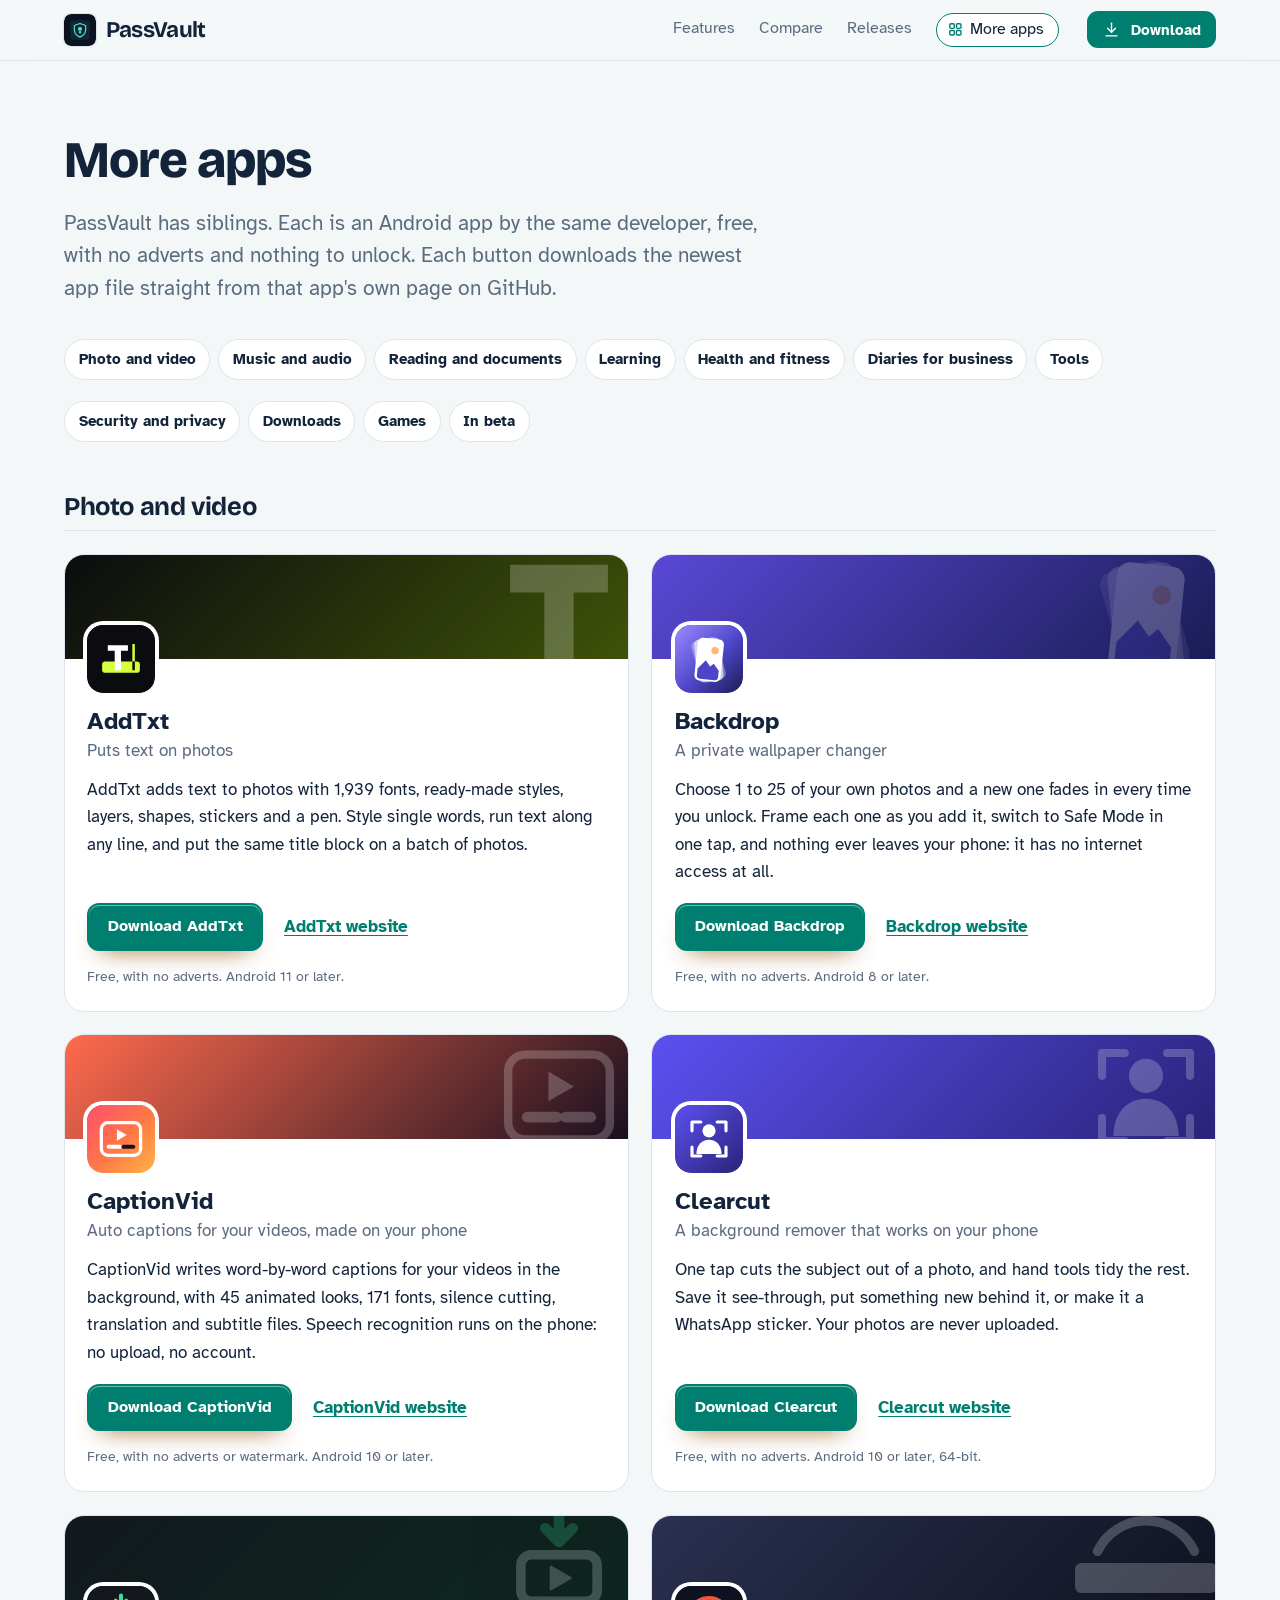
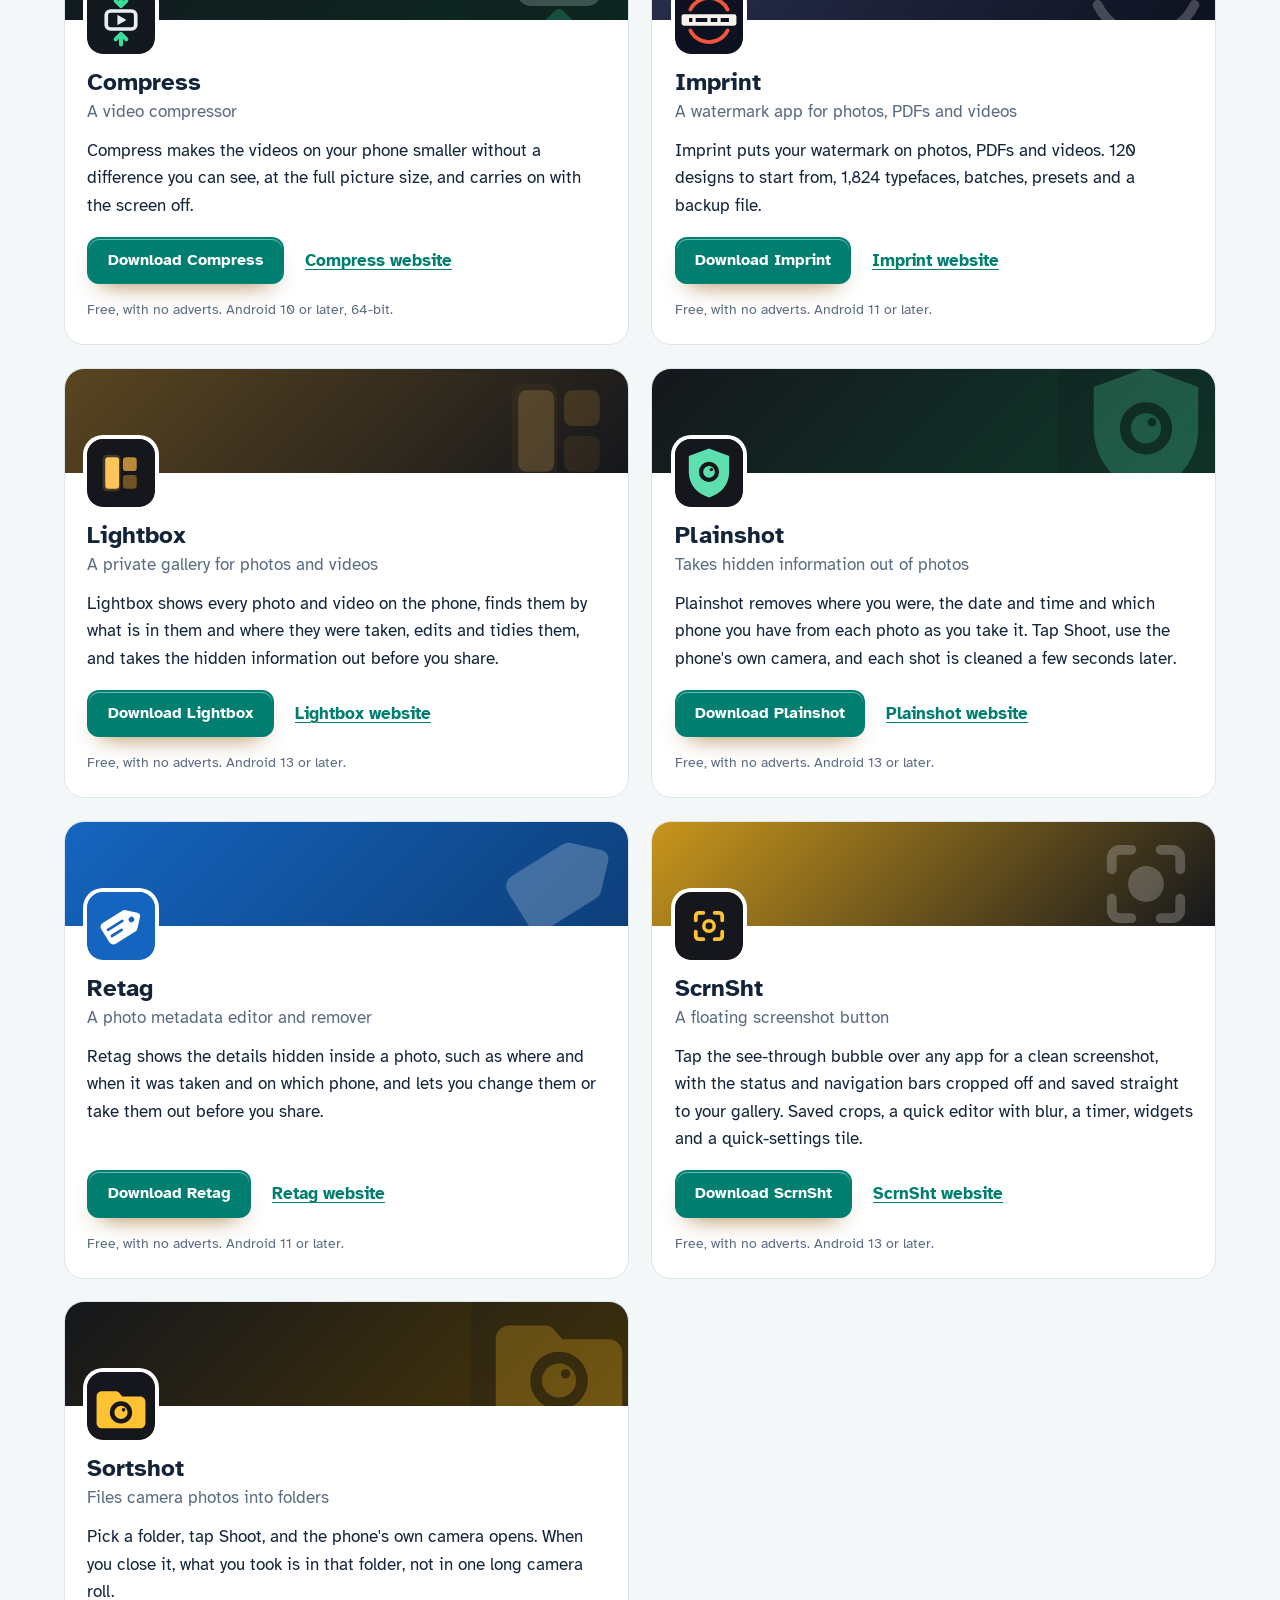
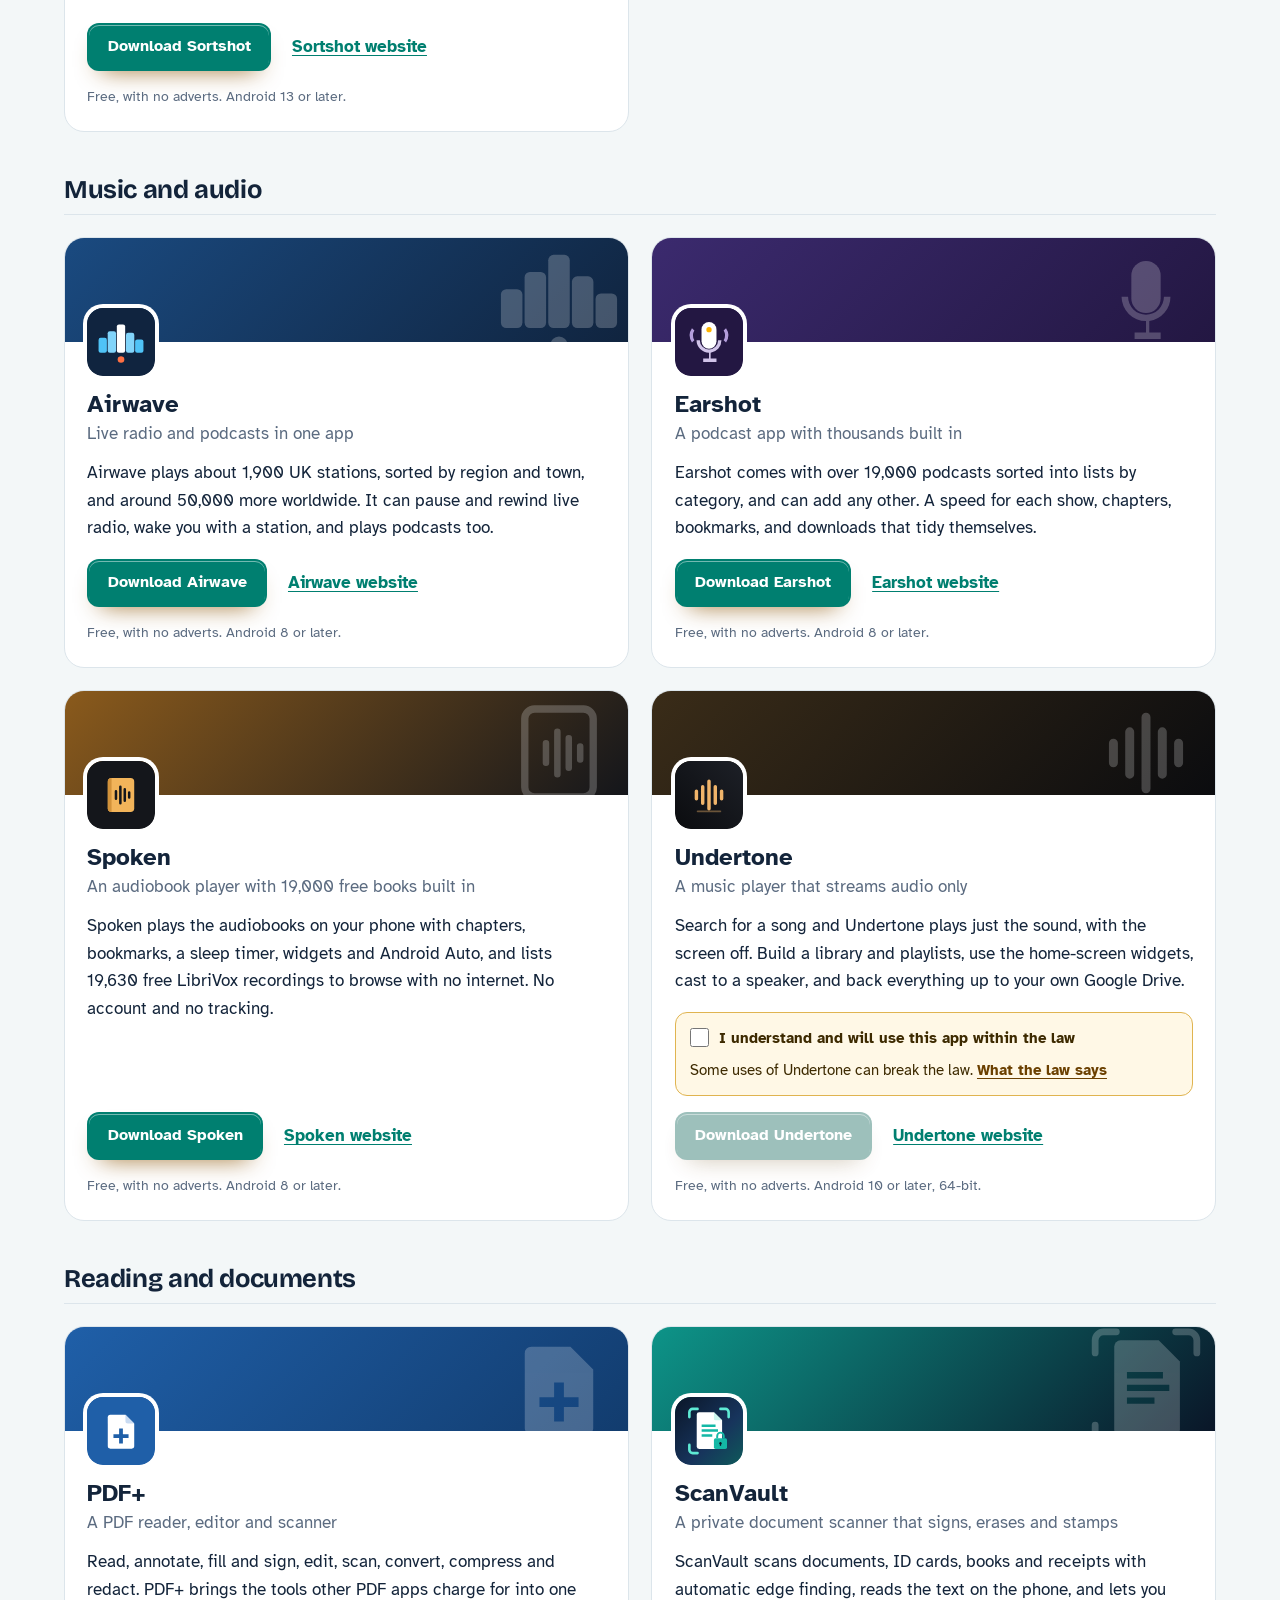
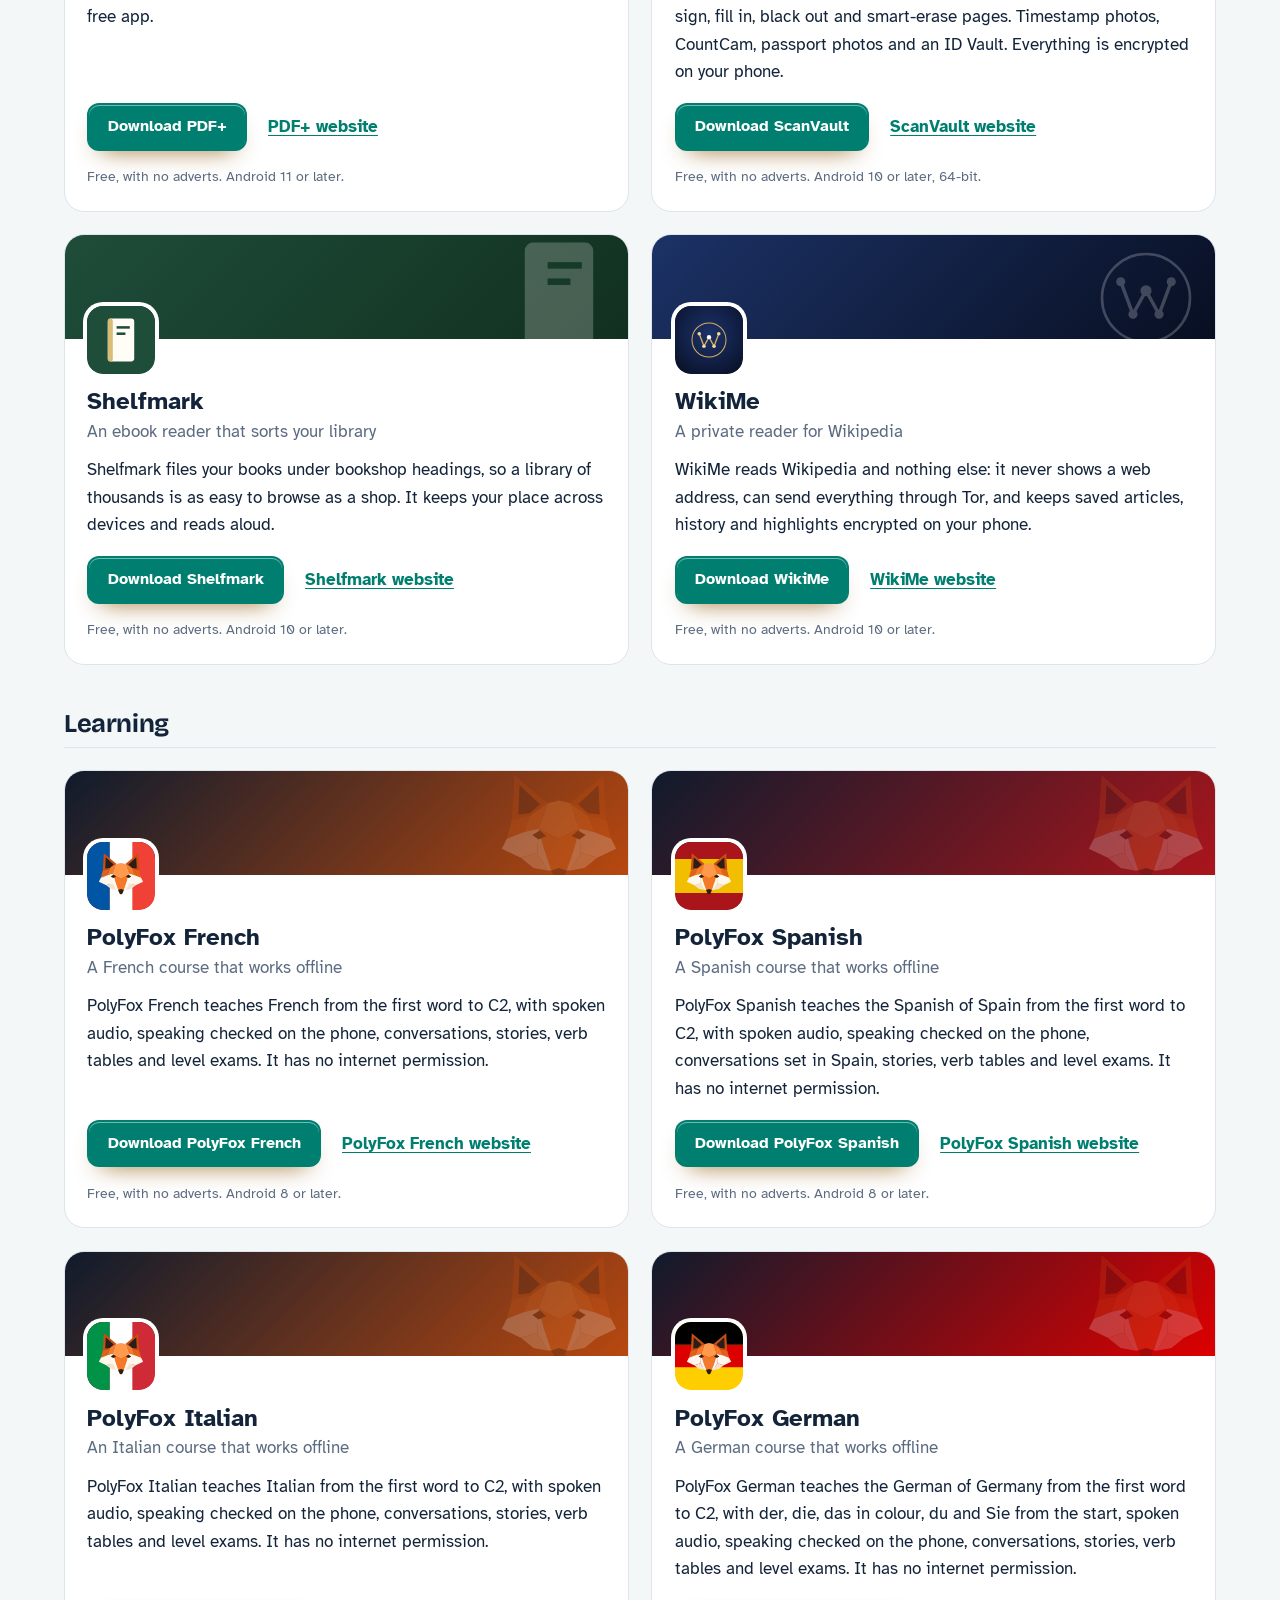
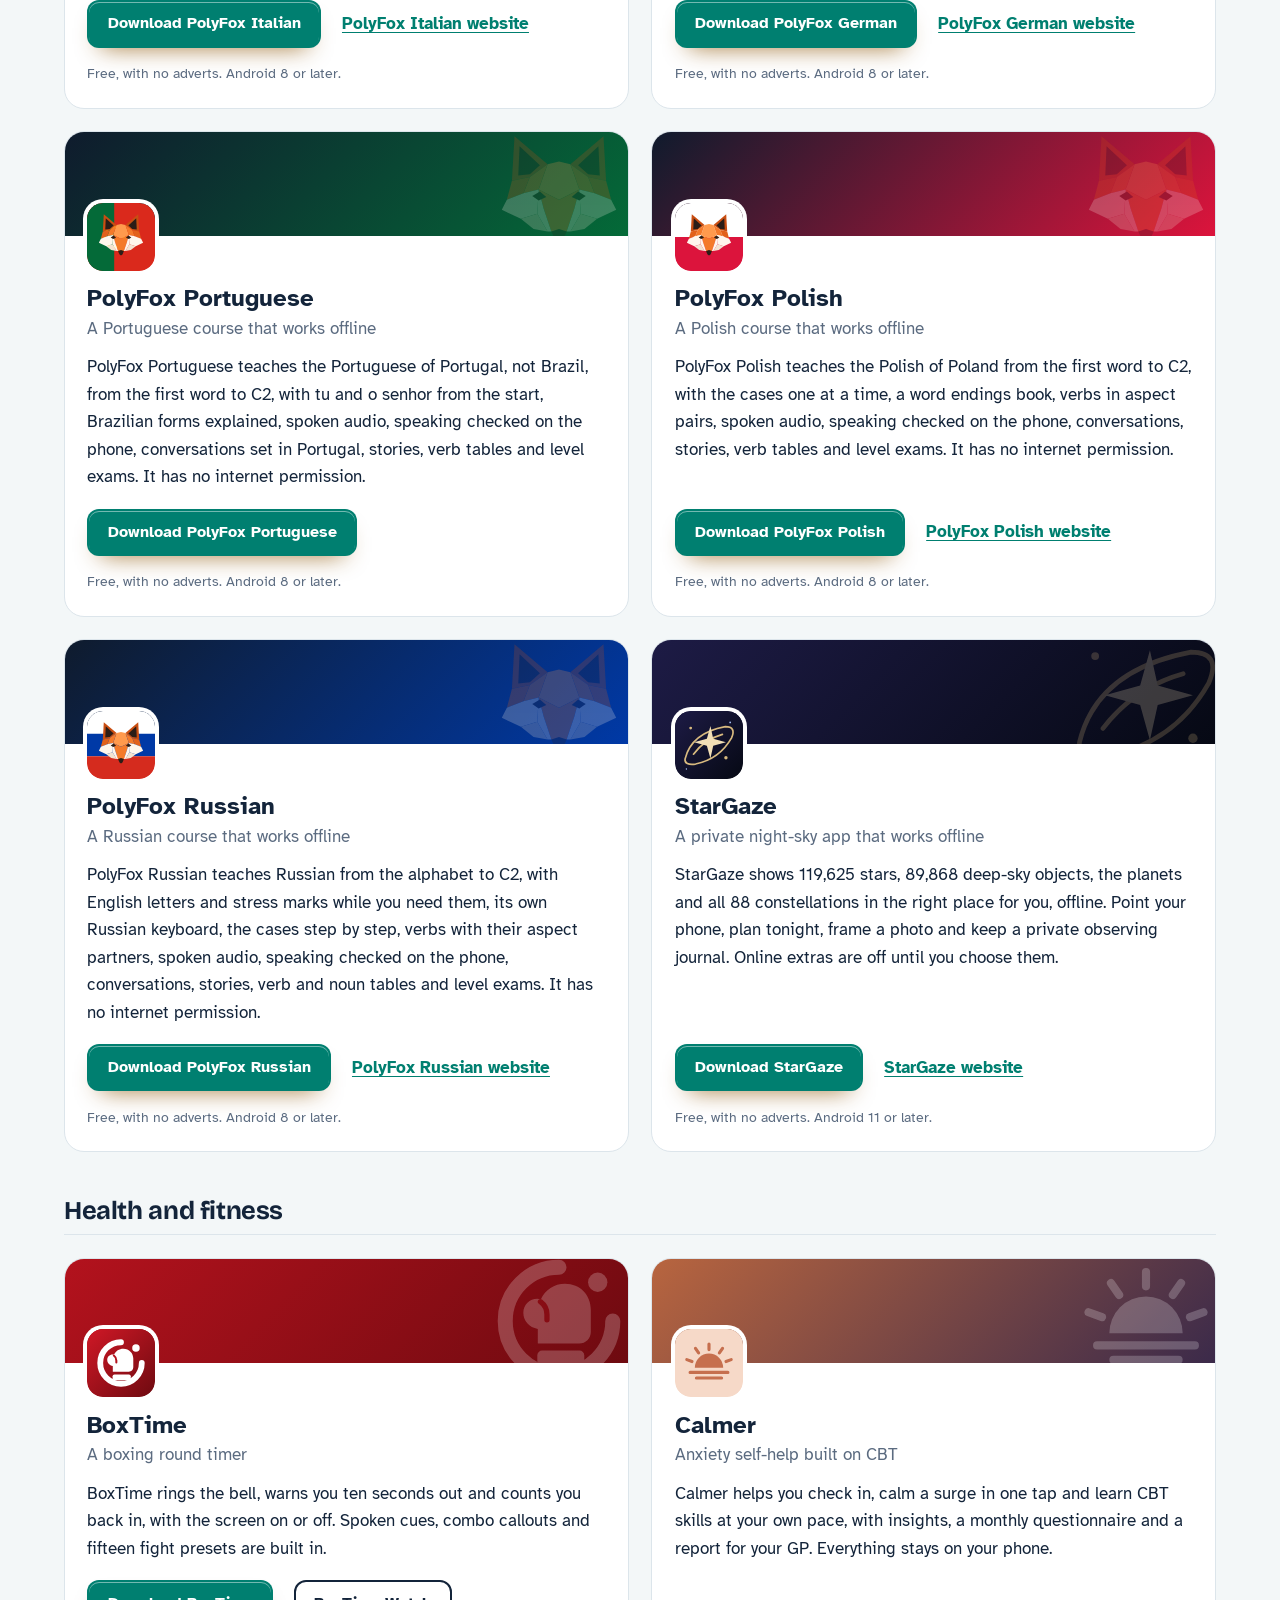
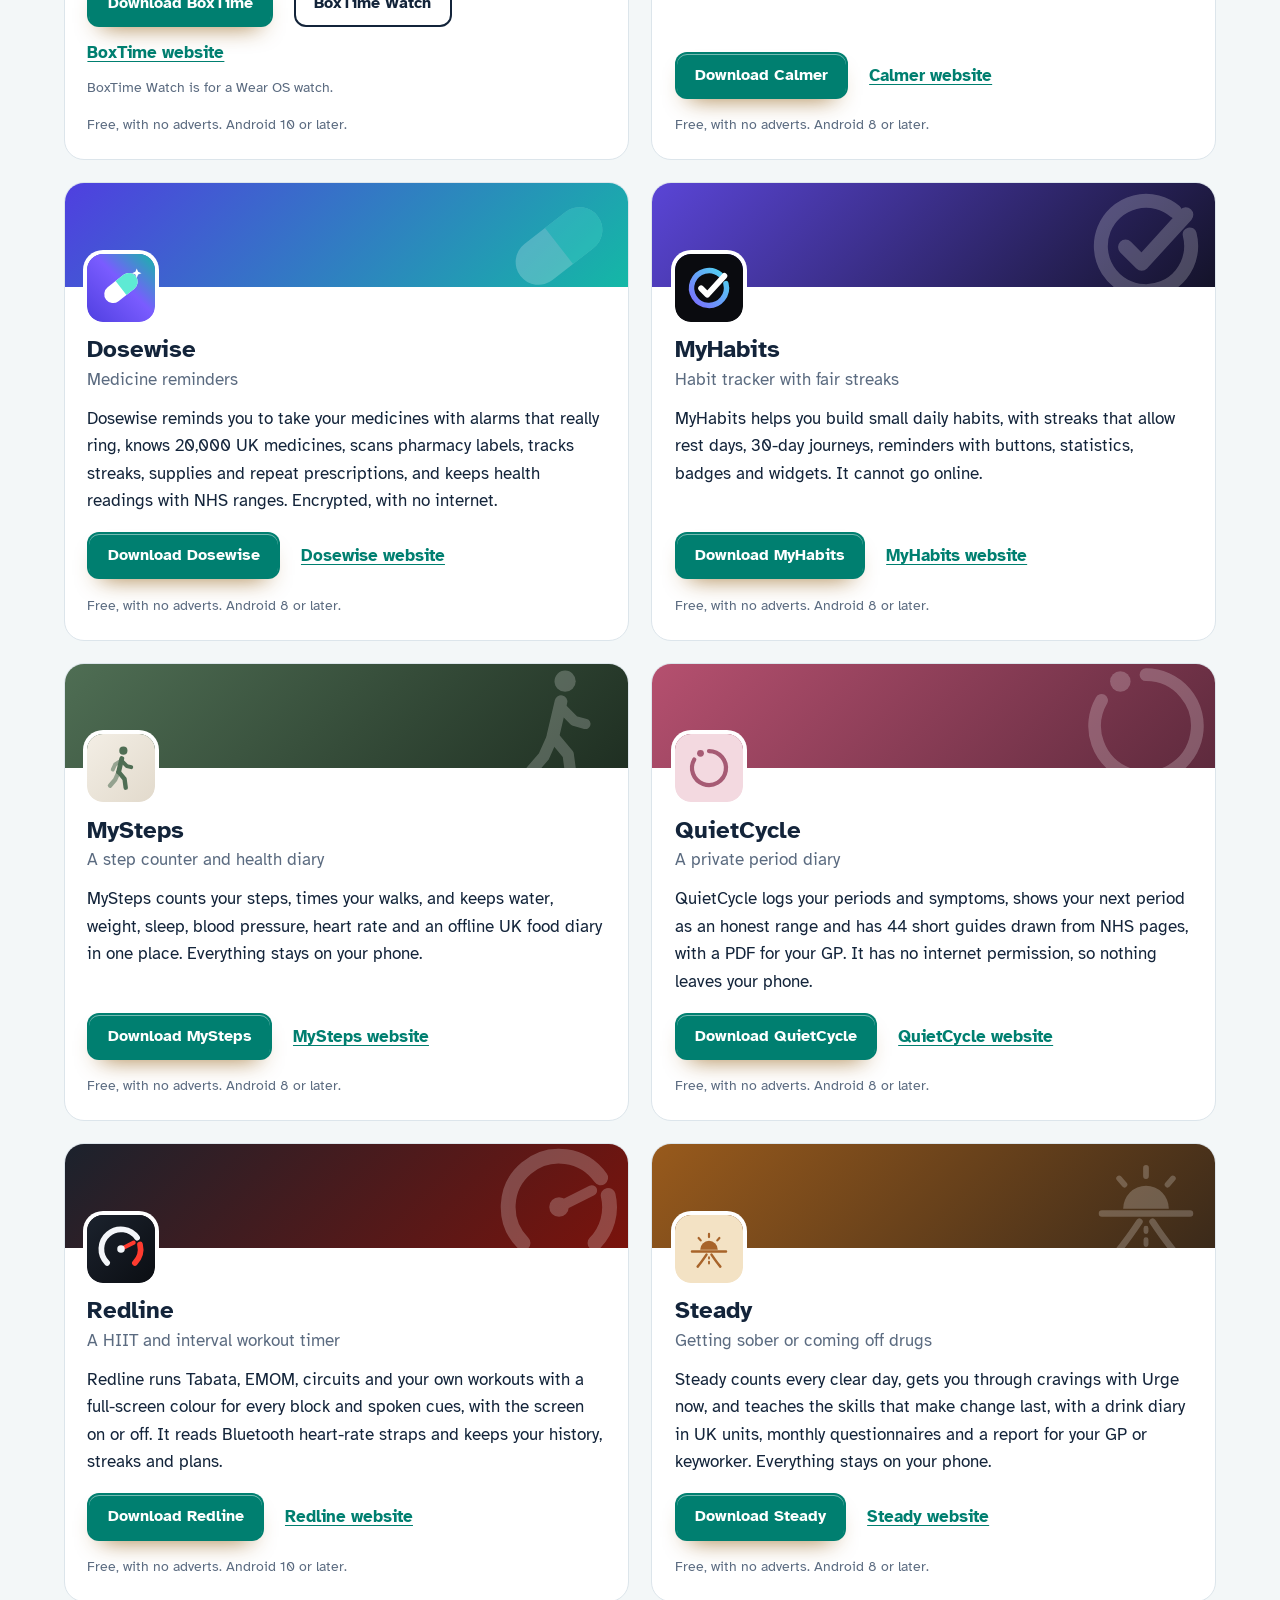
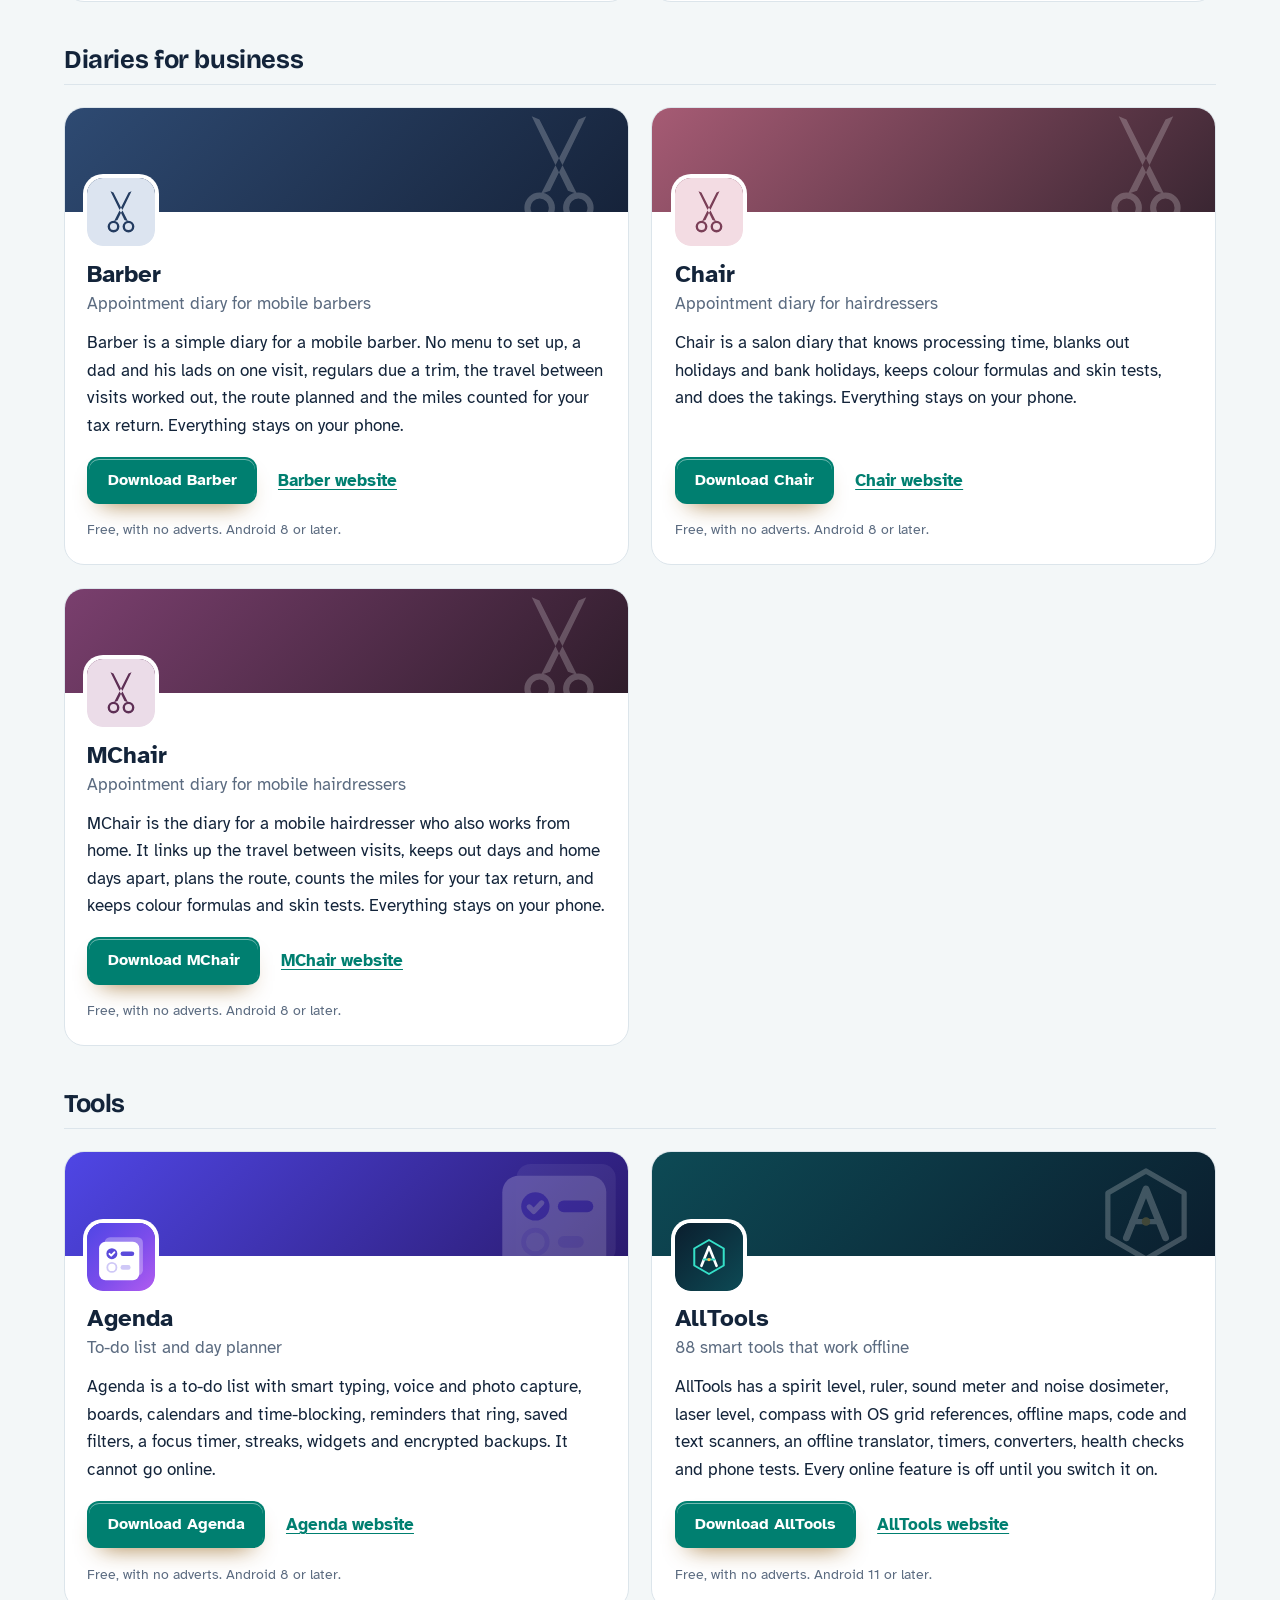
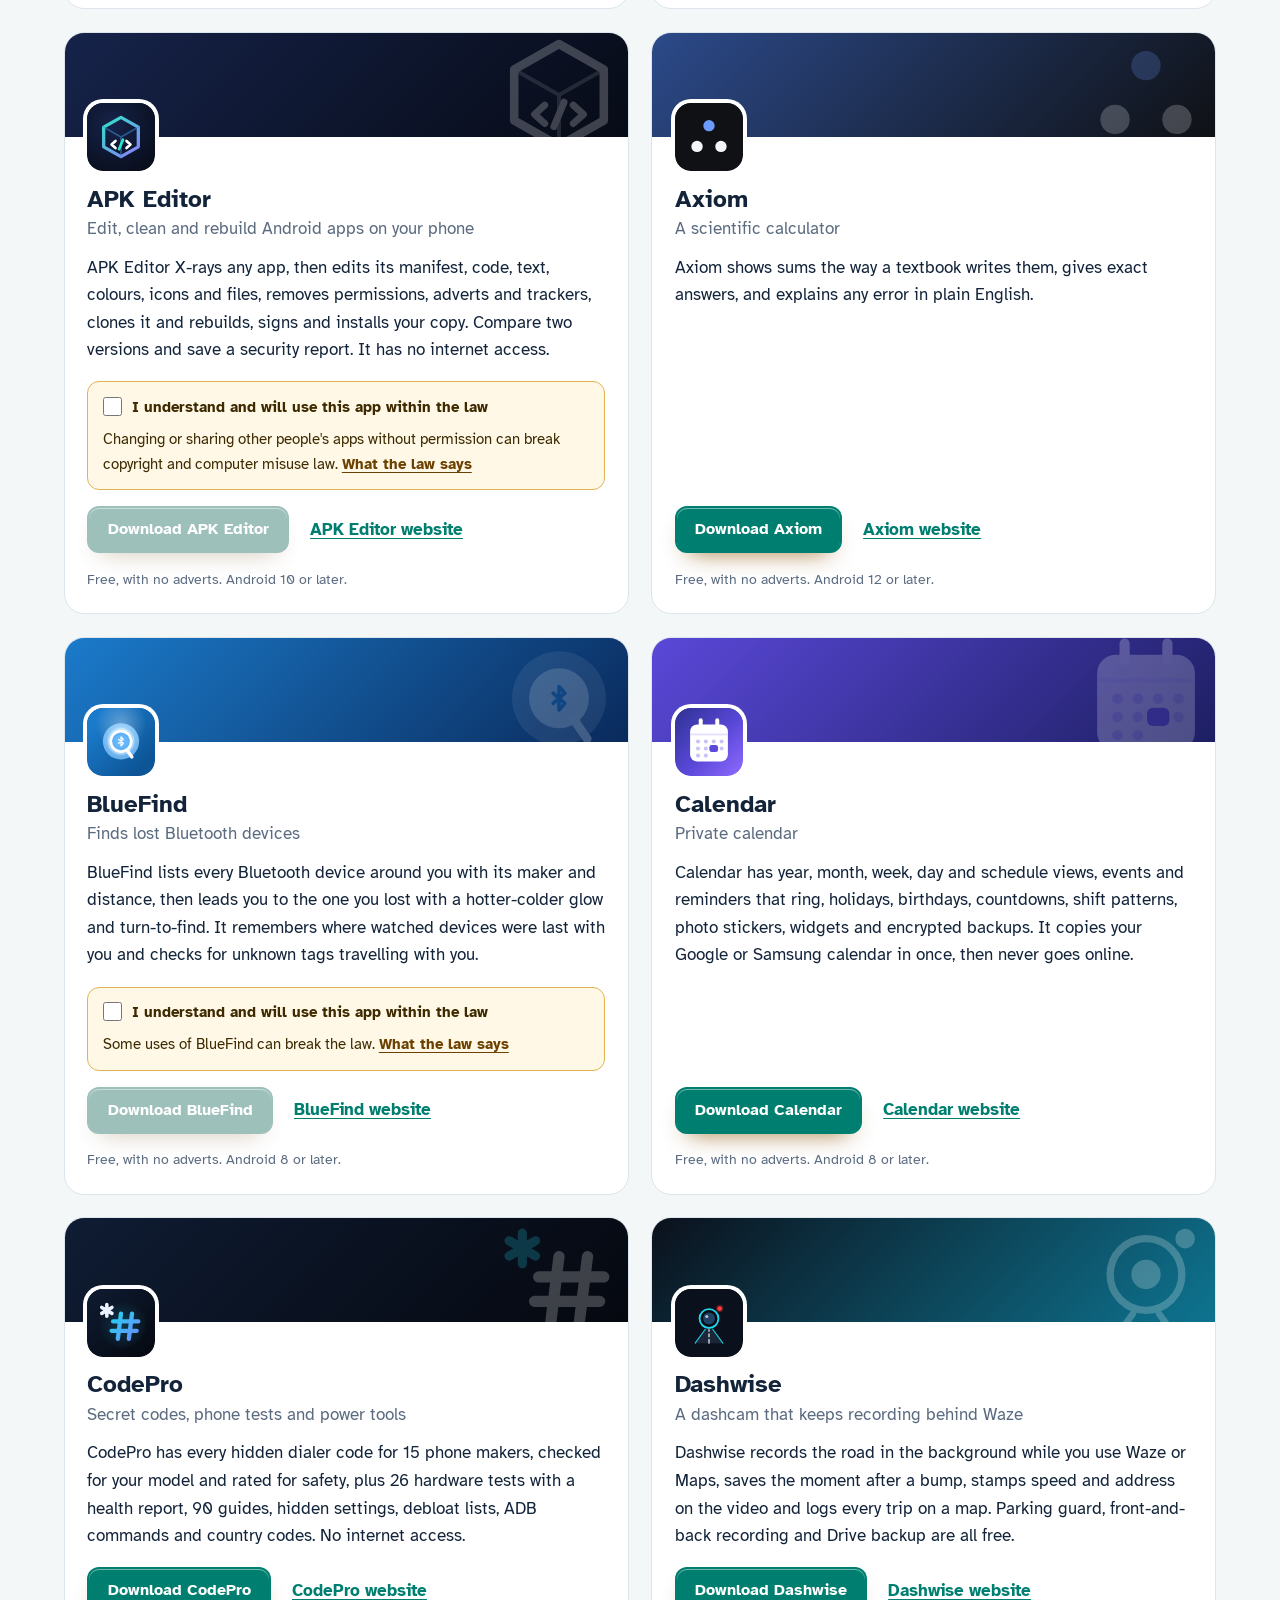
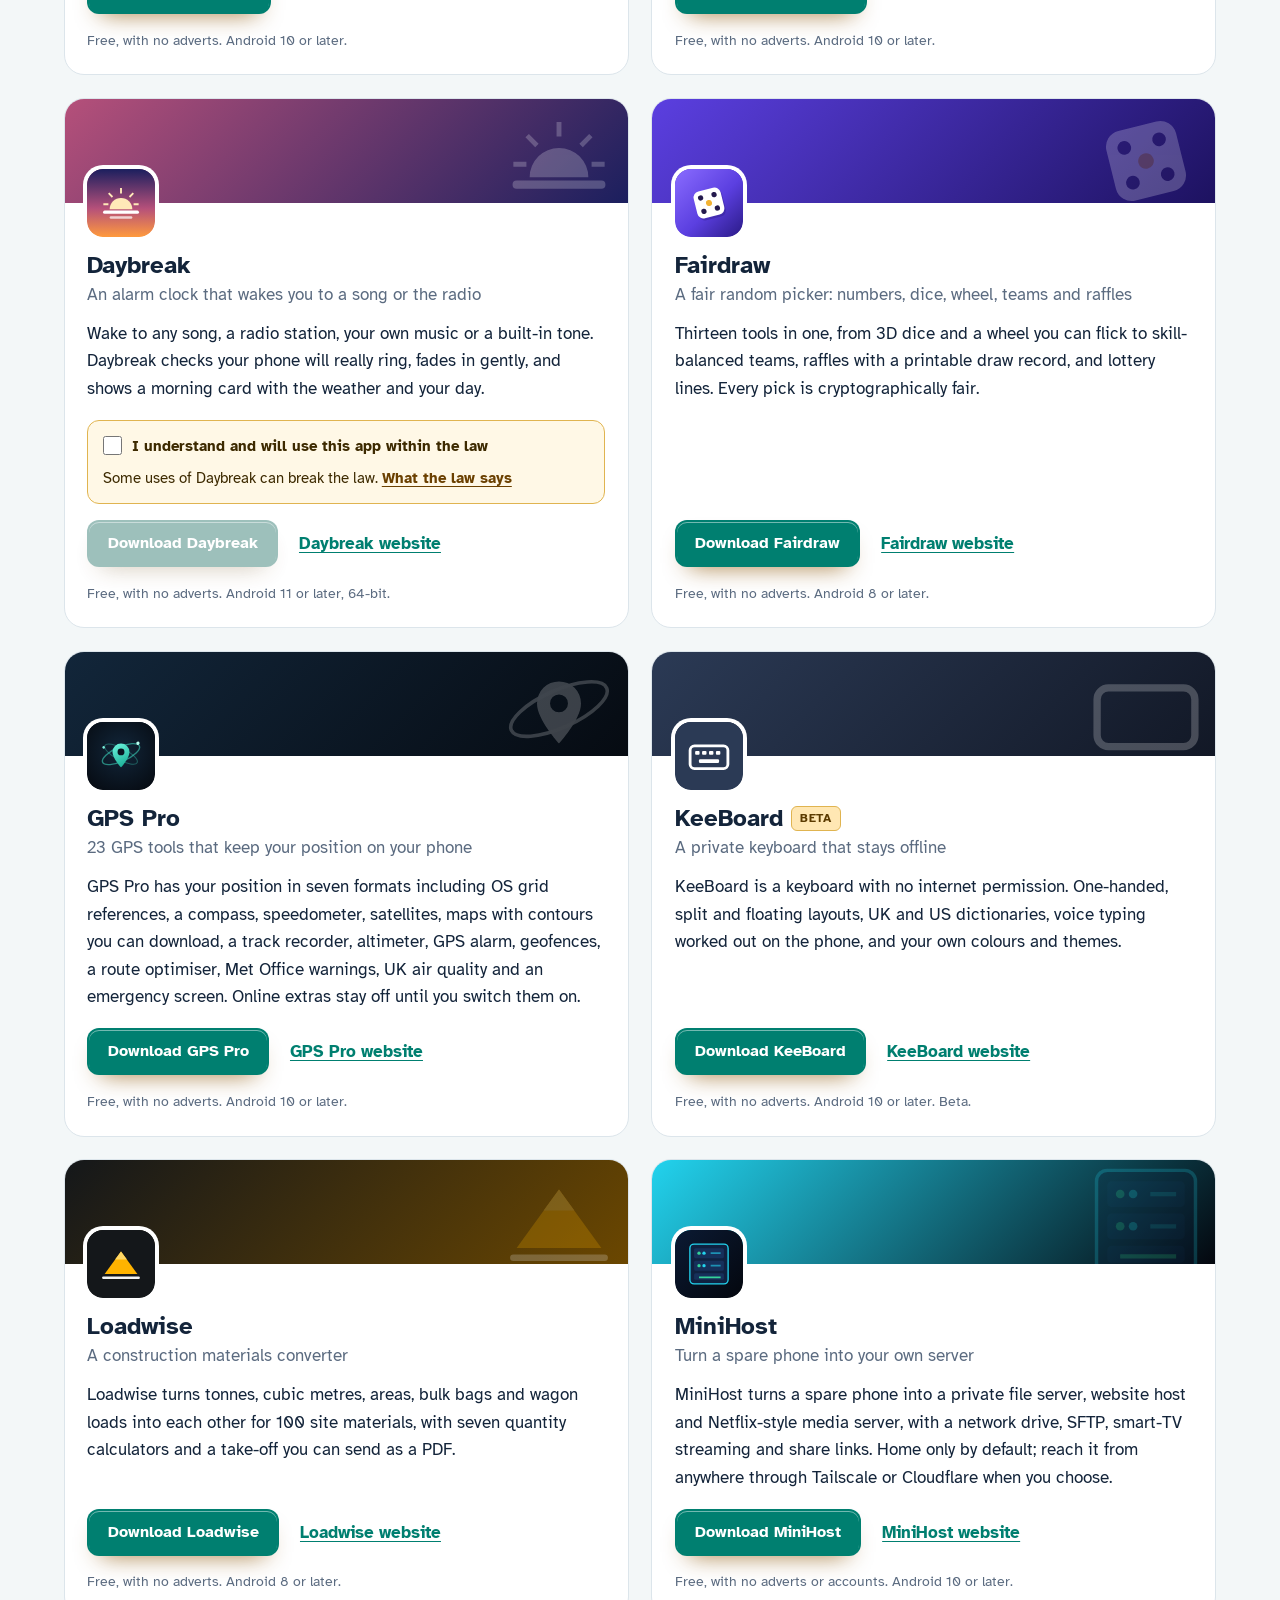
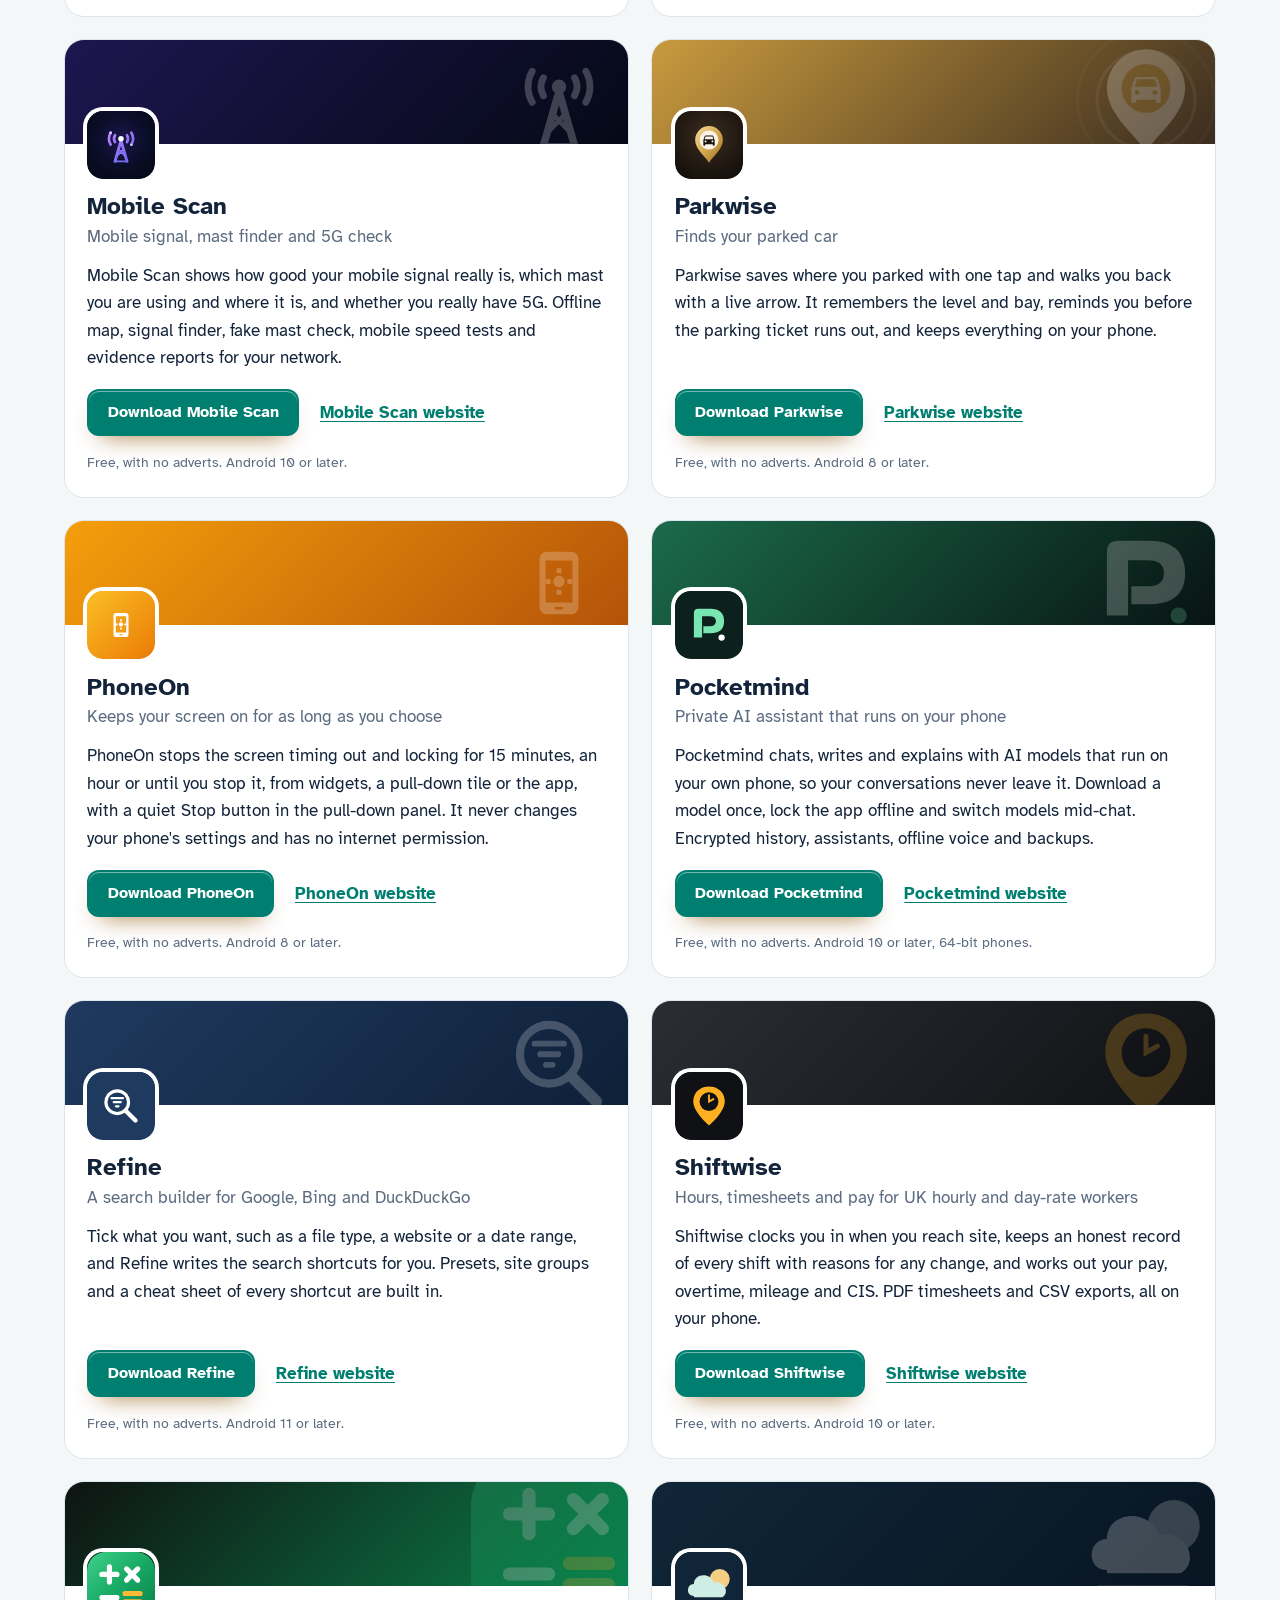
==== commit e37dde31: "More apps: add APK Editor" ====
--- a/more-apps.html
+++ b/more-apps.html
@@ -4,7 +4,7 @@
 <meta charset="utf-8">
 <meta name="viewport" content="width=device-width, initial-scale=1">
 <title>More free Android apps from the maker of PassVault</title>
-<meta name="description" content="All 94 free Android apps from the maker of PassVault, in one list by category, each with its download and a link to its website.">
+<meta name="description" content="All 95 free Android apps from the maker of PassVault, in one list by category, each with its download and a link to its website.">
 <meta name="author" content="Jonathan Jackson">
 <link rel="canonical" href="https://customgpter.github.io/passvault/more-apps.html">
 <meta name="theme-color" content="#f3f7f8" media="(prefers-color-scheme: light)">
@@ -12,7 +12,7 @@
 <meta property="og:type" content="website">
 <meta property="og:site_name" content="PassVault">
 <meta property="og:title" content="More free Android apps from the maker of PassVault">
-<meta property="og:description" content="All 94 free Android apps from the maker of PassVault, in one list by category, each with its download and a link to its website.">
+<meta property="og:description" content="All 95 free Android apps from the maker of PassVault, in one list by category, each with its download and a link to its website.">
 <meta property="og:url" content="https://customgpter.github.io/passvault/more-apps.html">
 <meta property="og:image" content="https://customgpter.github.io/passvault/assets/og.png">
 <meta property="og:image:width" content="1200">
@@ -26,7 +26,7 @@
 <link rel="preload" href="./assets/fonts/atkinson-hyperlegible-latin-400-normal.woff2" as="font" type="font/woff2" crossorigin>
 <link rel="stylesheet" href="./assets/site.css?v=1">
 <link rel="stylesheet" href="./assets/house.css?v=1">
-<script type="application/ld+json">{"@context":"https://schema.org","@type":"ItemList","name":"Apps from the maker of PassVault","url":"https://customgpter.github.io/passvault/more-apps.html","itemListElement":[{"@type":"ListItem","position":1,"name":"AddTxt","url":"https://customgpter.github.io/addtxt/"},{"@type":"ListItem","position":2,"name":"Backdrop","url":"https://customgpter.github.io/backdrop/"},{"@type":"ListItem","position":3,"name":"CaptionVid","url":"https://customgpter.github.io/captionvid/"},{"@type":"ListItem","position":4,"name":"Clearcut","url":"https://customgpter.github.io/clearcut/"},{"@type":"ListItem","position":5,"name":"Compress","url":"https://customgpter.github.io/compress/"},{"@type":"ListItem","position":6,"name":"Imprint","url":"https://customgpter.github.io/imprint/"},{"@type":"ListItem","position":7,"name":"Lightbox","url":"https://customgpter.github.io/lightbox/"},{"@type":"ListItem","position":8,"name":"Plainshot","url":"https://customgpter.github.io/plainshot/"},{"@type":"ListItem","position":9,"name":"Retag","url":"https://customgpter.github.io/retag/"},{"@type":"ListItem","position":10,"name":"ScrnSht","url":"https://customgpter.github.io/scrnsht/"},{"@type":"ListItem","position":11,"name":"Sortshot","url":"https://customgpter.github.io/sortshot/"},{"@type":"ListItem","position":12,"name":"Airwave","url":"https://customgpter.github.io/airwave/"},{"@type":"ListItem","position":13,"name":"Earshot","url":"https://customgpter.github.io/earshot/"},{"@type":"ListItem","position":14,"name":"Spoken","url":"https://customgpter.github.io/spoken/"},{"@type":"ListItem","position":15,"name":"Undertone","url":"https://customgpter.github.io/undertone/"},{"@type":"ListItem","position":16,"name":"PDF+","url":"https://customgpter.github.io/pdfplus/"},{"@type":"ListItem","position":17,"name":"ScanVault","url":"https://customgpter.github.io/scanvault/"},{"@type":"ListItem","position":18,"name":"Shelfmark","url":"https://customgpter.github.io/shelfmark/"},{"@type":"ListItem","position":19,"name":"WikiMe","url":"https://customgpter.github.io/wikime/"},{"@type":"ListItem","position":20,"name":"PolyFox French","url":"https://customgpter.github.io/polyfox/"},{"@type":"ListItem","position":21,"name":"PolyFox German","url":"https://customgpter.github.io/polyfox-german/"},{"@type":"ListItem","position":22,"name":"PolyFox Polish","url":"https://customgpter.github.io/polyfox-polish/"},{"@type":"ListItem","position":23,"name":"PolyFox Russian","url":"https://customgpter.github.io/polyfox-russian/"},{"@type":"ListItem","position":24,"name":"StarGaze","url":"https://customgpter.github.io/stargaze/"},{"@type":"ListItem","position":25,"name":"BoxTime","url":"https://customgpter.github.io/boxtime/"},{"@type":"ListItem","position":26,"name":"Calmer","url":"https://customgpter.github.io/calmer/"},{"@type":"ListItem","position":27,"name":"Dosewise","url":"https://customgpter.github.io/dosewise/"},{"@type":"ListItem","position":28,"name":"MyHabits","url":"https://customgpter.github.io/myhabits/"},{"@type":"ListItem","position":29,"name":"MySteps","url":"https://customgpter.github.io/mysteps/"},{"@type":"ListItem","position":30,"name":"QuietCycle","url":"https://customgpter.github.io/quietcycle/"},{"@type":"ListItem","position":31,"name":"Redline","url":"https://customgpter.github.io/redline/"},{"@type":"ListItem","position":32,"name":"Steady","url":"https://customgpter.github.io/steady/"},{"@type":"ListItem","position":33,"name":"Barber","url":"https://customgpter.github.io/barber/"},{"@type":"ListItem","position":34,"name":"Chair","url":"https://customgpter.github.io/chair/"},{"@type":"ListItem","position":35,"name":"MChair","url":"https://customgpter.github.io/mchair/"},{"@type":"ListItem","position":36,"name":"Agenda","url":"https://customgpter.github.io/agenda/"},{"@type":"ListItem","position":37,"name":"AllTools","url":"https://customgpter.github.io/alltools/"},{"@type":"ListItem","position":38,"name":"Axiom","url":"https://customgpter.github.io/axiom/"},{"@type":"ListItem","position":39,"name":"BlueFind","url":"https://customgpter.github.io/bluefind/"},{"@type":"ListItem","position":40,"name":"Calendar","url":"https://customgpter.github.io/calendar/"},{"@type":"ListItem","position":41,"name":"CodePro","url":"https://customgpter.github.io/codepro/"},{"@type":"ListItem","position":42,"name":"Dashwise","url":"https://customgpter.github.io/dashwise/"},{"@type":"ListItem","position":43,"name":"Daybreak","url":"https://customgpter.github.io/daybreak/"},{"@type":"ListItem","position":44,"name":"Fairdraw","url":"https://customgpter.github.io/fairdraw/"},{"@type":"ListItem","position":45,"name":"GPS Pro","url":"https://customgpter.github.io/gpspro/"},{"@type":"ListItem","position":46,"name":"KeeBoard","url":"https://customgpter.github.io/keeboard/"},{"@type":"ListItem","position":47,"name":"Loadwise","url":"https://customgpter.github.io/loadwise/"},{"@type":"ListItem","position":48,"name":"MiniHost","url":"https://customgpter.github.io/minihost/"},{"@type":"ListItem","position":49,"name":"Mobile Scan","url":"https://customgpter.github.io/mobilescan/"},{"@type":"ListItem","position":50,"name":"Parkwise","url":"https://customgpter.github.io/parkwise/"},{"@type":"ListItem","position":51,"name":"Pocketmind","url":"https://customgpter.github.io/pocketmind/"},{"@type":"ListItem","position":52,"name":"Refine","url":"https://customgpter.github.io/refine/"},{"@type":"ListItem","position":53,"name":"Shiftwise","url":"https://customgpter.github.io/shiftwise/"},{"@type":"ListItem","position":54,"name":"SimpleCalc","url":"https://customgpter.github.io/simplecalc/"},{"@type":"ListItem","position":55,"name":"Skyline","url":"https://customgpter.github.io/skyline/"},{"@type":"ListItem","position":56,"name":"Slipway","url":"https://customgpter.github.io/slipway/"},{"@type":"ListItem","position":57,"name":"Tagger","url":"https://customgpter.github.io/tagger/"},{"@type":"ListItem","position":58,"name":"TotalClean","url":"https://customgpter.github.io/totalclean/"},{"@type":"ListItem","position":59,"name":"TVLink","url":"https://customgpter.github.io/tvlink/"},{"@type":"ListItem","position":60,"name":"Unbox","url":"https://customgpter.github.io/unbox/"},{"@type":"ListItem","position":61,"name":"WhatsKeep","url":"https://customgpter.github.io/whatskeep/"},{"@type":"ListItem","position":62,"name":"WiFi Scan","url":"https://customgpter.github.io/wifiscan/"},{"@type":"ListItem","position":63,"name":"Auditly","url":"https://customgpter.github.io/auditly/"},{"@type":"ListItem","position":64,"name":"Backchannel","url":"https://customgpter.github.io/backchannel/"},{"@type":"ListItem","position":65,"name":"ENotes","url":"https://customgpter.github.io/enotes/"},{"@type":"ListItem","position":66,"name":"FindMe","url":"https://customgpter.github.io/findme/"},{"@type":"ListItem","position":67,"name":"iLock","url":"https://customgpter.github.io/ilock/"},{"@type":"ListItem","position":68,"name":"ImSafe","url":"https://customgpter.github.io/imsafe/"},{"@type":"ListItem","position":69,"name":"IShred","url":"https://customgpter.github.io/ishred/"},{"@type":"ListItem","position":70,"name":"LockBox","url":"https://customgpter.github.io/lockbox/"},{"@type":"ListItem","position":71,"name":"PassVault","url":"https://customgpter.github.io/passvault/"},{"@type":"ListItem","position":72,"name":"SpyFind","url":"https://customgpter.github.io/spyfind/"},{"@type":"ListItem","position":73,"name":"TextWipe","url":"https://customgpter.github.io/textwipe/"},{"@type":"ListItem","position":74,"name":"Tracewire","url":"https://customgpter.github.io/tracewire/"},{"@type":"ListItem","position":75,"name":"Vigil","url":"https://customgpter.github.io/vigil/"},{"@type":"ListItem","position":76,"name":"Grab","url":"https://customgpter.github.io/grab/"},{"@type":"ListItem","position":77,"name":"Swarm","url":"https://customgpter.github.io/swarm/"},{"@type":"ListItem","position":78,"name":"Plane Games","url":"https://customgpter.github.io/plane-games/"},{"@type":"ListItem","position":79,"name":"Ninefold","url":"https://customgpter.github.io/ninefold/"},{"@type":"ListItem","position":80,"name":"Cubewise","url":"https://customgpter.github.io/cubewise/"},{"@type":"ListItem","position":81,"name":"Tilewise","url":"https://customgpter.github.io/tilewise/"},{"@type":"ListItem","position":82,"name":"Letterwise","url":"https://customgpter.github.io/letterwise/"},{"@type":"ListItem","position":83,"name":"Kingside","url":"https://customgpter.github.io/kingside/"},{"@type":"ListItem","position":84,"name":"Deckhand","url":"https://customgpter.github.io/deckhand/"},{"@type":"ListItem","position":85,"name":"SNESForge","url":"https://customgpter.github.io/snesforge/"},{"@type":"ListItem","position":86,"name":"Fame Boy","url":"https://customgpter.github.io/fameboy/"},{"@type":"ListItem","position":87,"name":"PSPPro","url":"https://customgpter.github.io/psppro/"},{"@type":"ListItem","position":88,"name":"MegaGen","url":"https://customgpter.github.io/megagen/"},{"@type":"ListItem","position":89,"name":"QVR","url":"https://customgpter.github.io/qvr/"},{"@type":"ListItem","position":90,"name":"QVR Watch","url":"https://customgpter.github.io/qvr-watch/"},{"@type":"ListItem","position":91,"name":"QVRLite","url":"https://customgpter.github.io/qvrlite/"},{"@type":"ListItem","position":92,"name":"Onionz","url":"https://customgpter.github.io/onionz/"},{"@type":"ListItem","position":93,"name":"OnionzWeb","url":"https://customgpter.github.io/onionzweb/"}]}</script>
+<script type="application/ld+json">{"@context":"https://schema.org","@type":"ItemList","name":"Apps from the maker of PassVault","url":"https://customgpter.github.io/passvault/more-apps.html","itemListElement":[{"@type":"ListItem","position":1,"name":"AddTxt","url":"https://customgpter.github.io/addtxt/"},{"@type":"ListItem","position":2,"name":"Backdrop","url":"https://customgpter.github.io/backdrop/"},{"@type":"ListItem","position":3,"name":"CaptionVid","url":"https://customgpter.github.io/captionvid/"},{"@type":"ListItem","position":4,"name":"Clearcut","url":"https://customgpter.github.io/clearcut/"},{"@type":"ListItem","position":5,"name":"Compress","url":"https://customgpter.github.io/compress/"},{"@type":"ListItem","position":6,"name":"Imprint","url":"https://customgpter.github.io/imprint/"},{"@type":"ListItem","position":7,"name":"Lightbox","url":"https://customgpter.github.io/lightbox/"},{"@type":"ListItem","position":8,"name":"Plainshot","url":"https://customgpter.github.io/plainshot/"},{"@type":"ListItem","position":9,"name":"Retag","url":"https://customgpter.github.io/retag/"},{"@type":"ListItem","position":10,"name":"ScrnSht","url":"https://customgpter.github.io/scrnsht/"},{"@type":"ListItem","position":11,"name":"Sortshot","url":"https://customgpter.github.io/sortshot/"},{"@type":"ListItem","position":12,"name":"Airwave","url":"https://customgpter.github.io/airwave/"},{"@type":"ListItem","position":13,"name":"Earshot","url":"https://customgpter.github.io/earshot/"},{"@type":"ListItem","position":14,"name":"Spoken","url":"https://customgpter.github.io/spoken/"},{"@type":"ListItem","position":15,"name":"Undertone","url":"https://customgpter.github.io/undertone/"},{"@type":"ListItem","position":16,"name":"PDF+","url":"https://customgpter.github.io/pdfplus/"},{"@type":"ListItem","position":17,"name":"ScanVault","url":"https://customgpter.github.io/scanvault/"},{"@type":"ListItem","position":18,"name":"Shelfmark","url":"https://customgpter.github.io/shelfmark/"},{"@type":"ListItem","position":19,"name":"WikiMe","url":"https://customgpter.github.io/wikime/"},{"@type":"ListItem","position":20,"name":"PolyFox French","url":"https://customgpter.github.io/polyfox/"},{"@type":"ListItem","position":21,"name":"PolyFox German","url":"https://customgpter.github.io/polyfox-german/"},{"@type":"ListItem","position":22,"name":"PolyFox Polish","url":"https://customgpter.github.io/polyfox-polish/"},{"@type":"ListItem","position":23,"name":"PolyFox Russian","url":"https://customgpter.github.io/polyfox-russian/"},{"@type":"ListItem","position":24,"name":"StarGaze","url":"https://customgpter.github.io/stargaze/"},{"@type":"ListItem","position":25,"name":"BoxTime","url":"https://customgpter.github.io/boxtime/"},{"@type":"ListItem","position":26,"name":"Calmer","url":"https://customgpter.github.io/calmer/"},{"@type":"ListItem","position":27,"name":"Dosewise","url":"https://customgpter.github.io/dosewise/"},{"@type":"ListItem","position":28,"name":"MyHabits","url":"https://customgpter.github.io/myhabits/"},{"@type":"ListItem","position":29,"name":"MySteps","url":"https://customgpter.github.io/mysteps/"},{"@type":"ListItem","position":30,"name":"QuietCycle","url":"https://customgpter.github.io/quietcycle/"},{"@type":"ListItem","position":31,"name":"Redline","url":"https://customgpter.github.io/redline/"},{"@type":"ListItem","position":32,"name":"Steady","url":"https://customgpter.github.io/steady/"},{"@type":"ListItem","position":33,"name":"Barber","url":"https://customgpter.github.io/barber/"},{"@type":"ListItem","position":34,"name":"Chair","url":"https://customgpter.github.io/chair/"},{"@type":"ListItem","position":35,"name":"MChair","url":"https://customgpter.github.io/mchair/"},{"@type":"ListItem","position":36,"name":"Agenda","url":"https://customgpter.github.io/agenda/"},{"@type":"ListItem","position":37,"name":"AllTools","url":"https://customgpter.github.io/alltools/"},{"@type":"ListItem","position":38,"name":"APK Editor","url":"https://customgpter.github.io/apkeditor/"},{"@type":"ListItem","position":39,"name":"Axiom","url":"https://customgpter.github.io/axiom/"},{"@type":"ListItem","position":40,"name":"BlueFind","url":"https://customgpter.github.io/bluefind/"},{"@type":"ListItem","position":41,"name":"Calendar","url":"https://customgpter.github.io/calendar/"},{"@type":"ListItem","position":42,"name":"CodePro","url":"https://customgpter.github.io/codepro/"},{"@type":"ListItem","position":43,"name":"Dashwise","url":"https://customgpter.github.io/dashwise/"},{"@type":"ListItem","position":44,"name":"Daybreak","url":"https://customgpter.github.io/daybreak/"},{"@type":"ListItem","position":45,"name":"Fairdraw","url":"https://customgpter.github.io/fairdraw/"},{"@type":"ListItem","position":46,"name":"GPS Pro","url":"https://customgpter.github.io/gpspro/"},{"@type":"ListItem","position":47,"name":"KeeBoard","url":"https://customgpter.github.io/keeboard/"},{"@type":"ListItem","position":48,"name":"Loadwise","url":"https://customgpter.github.io/loadwise/"},{"@type":"ListItem","position":49,"name":"MiniHost","url":"https://customgpter.github.io/minihost/"},{"@type":"ListItem","position":50,"name":"Mobile Scan","url":"https://customgpter.github.io/mobilescan/"},{"@type":"ListItem","position":51,"name":"Parkwise","url":"https://customgpter.github.io/parkwise/"},{"@type":"ListItem","position":52,"name":"Pocketmind","url":"https://customgpter.github.io/pocketmind/"},{"@type":"ListItem","position":53,"name":"Refine","url":"https://customgpter.github.io/refine/"},{"@type":"ListItem","position":54,"name":"Shiftwise","url":"https://customgpter.github.io/shiftwise/"},{"@type":"ListItem","position":55,"name":"SimpleCalc","url":"https://customgpter.github.io/simplecalc/"},{"@type":"ListItem","position":56,"name":"Skyline","url":"https://customgpter.github.io/skyline/"},{"@type":"ListItem","position":57,"name":"Slipway","url":"https://customgpter.github.io/slipway/"},{"@type":"ListItem","position":58,"name":"Tagger","url":"https://customgpter.github.io/tagger/"},{"@type":"ListItem","position":59,"name":"TotalClean","url":"https://customgpter.github.io/totalclean/"},{"@type":"ListItem","position":60,"name":"TVLink","url":"https://customgpter.github.io/tvlink/"},{"@type":"ListItem","position":61,"name":"Unbox","url":"https://customgpter.github.io/unbox/"},{"@type":"ListItem","position":62,"name":"WhatsKeep","url":"https://customgpter.github.io/whatskeep/"},{"@type":"ListItem","position":63,"name":"WiFi Scan","url":"https://customgpter.github.io/wifiscan/"},{"@type":"ListItem","position":64,"name":"Auditly","url":"https://customgpter.github.io/auditly/"},{"@type":"ListItem","position":65,"name":"Backchannel","url":"https://customgpter.github.io/backchannel/"},{"@type":"ListItem","position":66,"name":"ENotes","url":"https://customgpter.github.io/enotes/"},{"@type":"ListItem","position":67,"name":"FindMe","url":"https://customgpter.github.io/findme/"},{"@type":"ListItem","position":68,"name":"iLock","url":"https://customgpter.github.io/ilock/"},{"@type":"ListItem","position":69,"name":"ImSafe","url":"https://customgpter.github.io/imsafe/"},{"@type":"ListItem","position":70,"name":"IShred","url":"https://customgpter.github.io/ishred/"},{"@type":"ListItem","position":71,"name":"LockBox","url":"https://customgpter.github.io/lockbox/"},{"@type":"ListItem","position":72,"name":"PassVault","url":"https://customgpter.github.io/passvault/"},{"@type":"ListItem","position":73,"name":"SpyFind","url":"https://customgpter.github.io/spyfind/"},{"@type":"ListItem","position":74,"name":"TextWipe","url":"https://customgpter.github.io/textwipe/"},{"@type":"ListItem","position":75,"name":"Tracewire","url":"https://customgpter.github.io/tracewire/"},{"@type":"ListItem","position":76,"name":"Vigil","url":"https://customgpter.github.io/vigil/"},{"@type":"ListItem","position":77,"name":"Grab","url":"https://customgpter.github.io/grab/"},{"@type":"ListItem","position":78,"name":"Swarm","url":"https://customgpter.github.io/swarm/"},{"@type":"ListItem","position":79,"name":"Plane Games","url":"https://customgpter.github.io/plane-games/"},{"@type":"ListItem","position":80,"name":"Ninefold","url":"https://customgpter.github.io/ninefold/"},{"@type":"ListItem","position":81,"name":"Cubewise","url":"https://customgpter.github.io/cubewise/"},{"@type":"ListItem","position":82,"name":"Tilewise","url":"https://customgpter.github.io/tilewise/"},{"@type":"ListItem","position":83,"name":"Letterwise","url":"https://customgpter.github.io/letterwise/"},{"@type":"ListItem","position":84,"name":"Kingside","url":"https://customgpter.github.io/kingside/"},{"@type":"ListItem","position":85,"name":"Deckhand","url":"https://customgpter.github.io/deckhand/"},{"@type":"ListItem","position":86,"name":"SNESForge","url":"https://customgpter.github.io/snesforge/"},{"@type":"ListItem","position":87,"name":"Fame Boy","url":"https://customgpter.github.io/fameboy/"},{"@type":"ListItem","position":88,"name":"PSPPro","url":"https://customgpter.github.io/psppro/"},{"@type":"ListItem","position":89,"name":"MegaGen","url":"https://customgpter.github.io/megagen/"},{"@type":"ListItem","position":90,"name":"QVR","url":"https://customgpter.github.io/qvr/"},{"@type":"ListItem","position":91,"name":"QVR Watch","url":"https://customgpter.github.io/qvr-watch/"},{"@type":"ListItem","position":92,"name":"QVRLite","url":"https://customgpter.github.io/qvrlite/"},{"@type":"ListItem","position":93,"name":"Onionz","url":"https://customgpter.github.io/onionz/"},{"@type":"ListItem","position":94,"name":"OnionzWeb","url":"https://customgpter.github.io/onionzweb/"}]}</script>
 <link rel="stylesheet" href="./assets/apps-list.css?v=1">
 <script src="./assets/apps-list.js?v=1" defer></script>
 </head>
@@ -86,7 +86,7 @@
 <li class="mapp" style="--b:#7a3f6e;--b2:#2f1d2b"><div class="mapp-cover" aria-hidden="true"><svg viewBox="0 0 108 108"><g transform="translate(54 54) scale(1.25) translate(-54 -52)"><path fill="#fff" fill-rule="evenodd" d="M37 70.5a7.5 7.5 0 1 0 15 0a7.5 7.5 0 1 0-15 0zM40 70.5a4.5 4.5 0 1 0 9 0a4.5 4.5 0 1 0-9 0zM56 70.5a7.5 7.5 0 1 0 15 0a7.5 7.5 0 1 0-15 0zM59 70.5a4.5 4.5 0 1 0 9 0a4.5 4.5 0 1 0-9 0z"/><path fill="#fff" d="M45.2 63.6 49.6 62.2 67.4 25.6 63.6 27.2zM62.8 63.6 58.4 62.2 40.6 25.6 44.4 27.2z"/><circle cx="54" cy="49.8" r="1.8" fill="none"/></g></svg></div><div class="mapp-body"><svg class="mapp-icon" viewBox="0 0 108 108" aria-hidden="true"><rect width="108" height="108" rx="24" fill="#EBDCE8"/><g transform="translate(54 54) scale(1.25) translate(-54 -52)"><path fill="#5E2F55" fill-rule="evenodd" d="M37 70.5a7.5 7.5 0 1 0 15 0a7.5 7.5 0 1 0-15 0zM40 70.5a4.5 4.5 0 1 0 9 0a4.5 4.5 0 1 0-9 0zM56 70.5a7.5 7.5 0 1 0 15 0a7.5 7.5 0 1 0-15 0zM59 70.5a4.5 4.5 0 1 0 9 0a4.5 4.5 0 1 0-9 0z"/><path fill="#5E2F55" d="M45.2 63.6 49.6 62.2 67.4 25.6 63.6 27.2zM62.8 63.6 58.4 62.2 40.6 25.6 44.4 27.2z"/><circle cx="54" cy="49.8" r="1.8" fill="#EBDCE8"/></g></svg><h3>MChair</h3><p class="mapp-kind">Appointment diary for mobile hairdressers</p><p class="mapp-say">MChair is the diary for a mobile hairdresser who also works from home. It links up the travel between visits, keeps out days and home days apart, plans the route, counts the miles for your tax return, and keeps colour formulas and skin tests. Everything stays on your phone.</p><p class="mapp-go"><a class="button" href="https://github.com/CustomGPTer/mchair/releases/latest/download/MChair.apk">Download MChair</a><a class="mapp-site" href="https://customgpter.github.io/mchair/">MChair website</a></p><p class="mapp-needs">Free, with no adverts. Android 8 or later.</p></div></li></ul></div>
 <div class="mapps-group" role="group" aria-labelledby="apps-tools"><h2 class="mapps-cat" id="apps-tools">Tools</h2>
 <ul class="mapps"><li class="mapp" style="--b:#4f46e5;--b2:#2a1a6e"><div class="mapp-cover" aria-hidden="true"><svg viewBox="0 0 108 108"><g transform="translate(54 56) scale(1.45) translate(-52 -56)"><rect x="34" y="33" width="42" height="42" rx="6" fill="#fff" fill-opacity=".3"/><rect x="28" y="38" width="44" height="42" rx="7" fill="#fff" fill-opacity=".95"/><circle cx="42" cy="51" r="6" fill="#5b4bdb"/><path d="M39.4 51.2l1.9 1.9 3.4-3.6" stroke="#fff" stroke-width="2.2" fill="none" stroke-linecap="round" stroke-linejoin="round"/><rect x="51.5" y="48.5" width="15" height="5" rx="2.5" fill="#5b4bdb"/><circle cx="42" cy="66" r="5" fill="none" stroke="#cfc8f7" stroke-width="2"/><rect x="51.5" y="63.5" width="11" height="5" rx="2.5" fill="#cfc8f7"/></g></svg></div><div class="mapp-body"><svg class="mapp-icon" viewBox="0 0 108 108" aria-hidden="true"><defs><linearGradient id="i-agenda-agi" x1="0" y1="0" x2="1" y2="1"><stop offset="0" stop-color="#4f46e5"/><stop offset=".55" stop-color="#7c4deb"/><stop offset="1" stop-color="#b15cf0"/></linearGradient></defs><rect width="108" height="108" rx="24" fill="url(#i-agenda-agi)"/><g transform="translate(54 56) scale(1.45) translate(-52 -56)"><rect x="34" y="33" width="42" height="42" rx="6" fill="#fff" fill-opacity=".3"/><rect x="28" y="38" width="44" height="42" rx="7" fill="#fff"/><circle cx="42" cy="51" r="6" fill="#5b4bdb"/><path d="M39.4 51.2l1.9 1.9 3.4-3.6" stroke="#fff" stroke-width="2.2" fill="none" stroke-linecap="round" stroke-linejoin="round"/><rect x="51.5" y="48.5" width="15" height="5" rx="2.5" fill="#5b4bdb"/><circle cx="42" cy="66" r="5" fill="none" stroke="#cfc8f7" stroke-width="2"/><rect x="51.5" y="63.5" width="11" height="5" rx="2.5" fill="#cfc8f7"/></g></svg><h3>Agenda</h3><p class="mapp-kind">To-do list and day planner</p><p class="mapp-say">Agenda is a to-do list with smart typing, voice and photo capture, boards, calendars and time-blocking, reminders that ring, saved filters, a focus timer, streaks, widgets and encrypted backups. It cannot go online.</p><p class="mapp-go"><a class="button" href="https://github.com/CustomGPTer/agenda/releases/latest/download/Agenda.apk">Download Agenda</a><a class="mapp-site" href="https://customgpter.github.io/agenda/">Agenda website</a></p><p class="mapp-needs">Free, with no adverts. Android 8 or later.</p></div></li>
-<li class="mapp" style="--b:#0d4a55;--b2:#0b1e2e"><div class="mapp-cover" aria-hidden="true"><svg viewBox="0 0 108 108"><path d="M54 27L77.4 40.5L77.4 67.5L54 81L30.6 67.5L30.6 40.5Z" stroke="#fff" stroke-width="3.2" stroke-linejoin="round" fill="none"/><path d="M42 68L54 38L66 68" stroke="#fff" stroke-width="4.2" stroke-linecap="round" stroke-linejoin="round" fill="none"/><path d="M45.5 58L62.5 58" stroke="#fff" stroke-width="3.2" stroke-linecap="round"/><circle cx="54" cy="58" r="2.6" fill="#ffc24b"/></svg></div><div class="mapp-body"><svg class="mapp-icon" viewBox="0 0 108 108" aria-hidden="true"><defs><linearGradient id="i-alltools-atbg" x1="0" y1="0" x2="1" y2="1"><stop offset="0" stop-color="#0b1e2e"/><stop offset="1" stop-color="#0d4a55"/></linearGradient></defs><rect width="108" height="108" rx="24" fill="url(#i-alltools-atbg)"/><path d="M54 27L77.4 40.5L77.4 67.5L54 81L30.6 67.5L30.6 40.5Z" stroke="#35e0c8" stroke-width="3.2" stroke-linejoin="round" fill="none"/><path d="M42 68L54 38L66 68" stroke="#fff" stroke-width="4.2" stroke-linecap="round" stroke-linejoin="round" fill="none"/><path d="M45.5 58L62.5 58" stroke="#35e0c8" stroke-width="3.2" stroke-linecap="round"/><circle cx="54" cy="58" r="2.6" fill="#ffc24b"/></svg><h3>AllTools</h3><p class="mapp-kind">88 smart tools that work offline</p><p class="mapp-say">AllTools has a spirit level, ruler, sound meter and noise dosimeter, laser level, compass with OS grid references, offline maps, code and text scanners, an offline translator, timers, converters, health checks and phone tests. Every online feature is off until you switch it on.</p><p class="mapp-go"><a class="button" href="https://github.com/CustomGPTer/alltools/releases/latest/download/AllTools.apk">Download AllTools</a><a class="mapp-site" href="https://customgpter.github.io/alltools/">AllTools website</a></p><p class="mapp-needs">Free, with no adverts. Android 11 or later.</p></div></li><li class="mapp" style="--b:#2c4a8a;--b2:#0f1115"><div class="mapp-cover" aria-hidden="true"><svg viewBox="0 0 108 108"><circle cx="54" cy="36" r="9" fill="#6c9bff"/><circle cx="35" cy="69" r="9" fill="#f3f5f8"/><circle cx="73" cy="69" r="9" fill="#f3f5f8"/></svg></div><div class="mapp-body"><svg class="mapp-icon" viewBox="0 0 108 108" aria-hidden="true"><rect width="108" height="108" rx="24" fill="#0f1115"/><circle cx="54" cy="36" r="9" fill="#6c9bff"/><circle cx="35" cy="69" r="9" fill="#f3f5f8"/><circle cx="73" cy="69" r="9" fill="#f3f5f8"/></svg><h3>Axiom</h3><p class="mapp-kind">A scientific calculator</p><p class="mapp-say">Axiom shows sums the way a textbook writes them, gives exact answers, and explains any error in plain English.</p><p class="mapp-go"><a class="button" href="https://github.com/CustomGPTer/axiom/releases/latest/download/Axiom.apk">Download Axiom</a><a class="mapp-site" href="https://customgpter.github.io/axiom/">Axiom website</a></p><p class="mapp-needs">Free, with no adverts. Android 12 or later.</p></div></li>
+<li class="mapp" style="--b:#0d4a55;--b2:#0b1e2e"><div class="mapp-cover" aria-hidden="true"><svg viewBox="0 0 108 108"><path d="M54 27L77.4 40.5L77.4 67.5L54 81L30.6 67.5L30.6 40.5Z" stroke="#fff" stroke-width="3.2" stroke-linejoin="round" fill="none"/><path d="M42 68L54 38L66 68" stroke="#fff" stroke-width="4.2" stroke-linecap="round" stroke-linejoin="round" fill="none"/><path d="M45.5 58L62.5 58" stroke="#fff" stroke-width="3.2" stroke-linecap="round"/><circle cx="54" cy="58" r="2.6" fill="#ffc24b"/></svg></div><div class="mapp-body"><svg class="mapp-icon" viewBox="0 0 108 108" aria-hidden="true"><defs><linearGradient id="i-alltools-atbg" x1="0" y1="0" x2="1" y2="1"><stop offset="0" stop-color="#0b1e2e"/><stop offset="1" stop-color="#0d4a55"/></linearGradient></defs><rect width="108" height="108" rx="24" fill="url(#i-alltools-atbg)"/><path d="M54 27L77.4 40.5L77.4 67.5L54 81L30.6 67.5L30.6 40.5Z" stroke="#35e0c8" stroke-width="3.2" stroke-linejoin="round" fill="none"/><path d="M42 68L54 38L66 68" stroke="#fff" stroke-width="4.2" stroke-linecap="round" stroke-linejoin="round" fill="none"/><path d="M45.5 58L62.5 58" stroke="#35e0c8" stroke-width="3.2" stroke-linecap="round"/><circle cx="54" cy="58" r="2.6" fill="#ffc24b"/></svg><h3>AllTools</h3><p class="mapp-kind">88 smart tools that work offline</p><p class="mapp-say">AllTools has a spirit level, ruler, sound meter and noise dosimeter, laser level, compass with OS grid references, offline maps, code and text scanners, an offline translator, timers, converters, health checks and phone tests. Every online feature is off until you switch it on.</p><p class="mapp-go"><a class="button" href="https://github.com/CustomGPTer/alltools/releases/latest/download/AllTools.apk">Download AllTools</a><a class="mapp-site" href="https://customgpter.github.io/alltools/">AllTools website</a></p><p class="mapp-needs">Free, with no adverts. Android 11 or later.</p></div></li><li class="mapp is-gated" style="--b:#16234a;--b2:#070b16"><div class="mapp-cover" aria-hidden="true"><svg viewBox="0 0 108 108"><g transform="translate(54 54) scale(1.25) translate(-54 -52)"><path d="M54 27L76 39.5L76 64.5L54 77L32 64.5L32 39.5Z" stroke="#fff" stroke-width="4.2" stroke-linejoin="round" fill="none"/><path d="M32 39.5L54 52L76 39.5M54 52L54 77" stroke="#fff" stroke-width="2" stroke-linecap="round" fill="none" opacity=".5"/><path d="M47 57L42 61.5L47 66M61 57L66 61.5L61 66" stroke="#fff" stroke-width="3.4" stroke-linecap="round" stroke-linejoin="round" fill="none"/><path d="M56.5 55.5L51.5 67.5" stroke="#fff" stroke-width="3.4" stroke-linecap="round"/></g></svg></div><div class="mapp-body"><svg class="mapp-icon" viewBox="0 0 108 108" aria-hidden="true"><defs><radialGradient id="i-apkeditor-aebg" cx="40" cy="34" r="96" gradientUnits="userSpaceOnUse"><stop offset="0" stop-color="#16234a"/><stop offset="1" stop-color="#070b16"/></radialGradient><linearGradient id="i-apkeditor-aehx" x1="32" y1="27" x2="76" y2="77" gradientUnits="userSpaceOnUse"><stop offset="0" stop-color="#2ee6c5"/><stop offset="1" stop-color="#8b7cff"/></linearGradient></defs><rect width="108" height="108" rx="24" fill="url(#i-apkeditor-aebg)"/><g transform="translate(54 54) scale(1.25) translate(-54 -52)"><path d="M54 27L76 39.5L76 64.5L54 77L32 64.5L32 39.5Z" stroke="url(#i-apkeditor-aehx)" stroke-width="4.2" stroke-linejoin="round" fill="none"/><path d="M32 39.5L54 52L76 39.5M54 52L54 77" stroke="#3d8fd6" stroke-width="2" stroke-linecap="round" fill="none" opacity=".55"/><path d="M47 57L42 61.5L47 66M61 57L66 61.5L61 66" stroke="#fff" stroke-width="3.4" stroke-linecap="round" stroke-linejoin="round" fill="none"/><path d="M56.5 55.5L51.5 67.5" stroke="#2ee6c5" stroke-width="3.4" stroke-linecap="round"/></g></svg><h3>APK Editor</h3><p class="mapp-kind">Edit, clean and rebuild Android apps on your phone</p><p class="mapp-say">APK Editor X-rays any app, then edits its manifest, code, text, colours, icons and files, removes permissions, adverts and trackers, clones it and rebuilds, signs and installs your copy. Compare two versions and save a security report. It has no internet access.</p><div class="mapp-law" data-gate><label><input type="checkbox"> I understand and will use this app within the law</label><p>Changing or sharing other people's apps without permission can break copyright and computer misuse law. <a href="https://customgpter.github.io/apkeditor/terms.html#law">What the law says</a></p><noscript><p>Turn on JavaScript to download, or use the <a href="https://customgpter.github.io/apkeditor/">APK Editor website</a>.</p></noscript></div><p class="mapp-go"><a class="button" data-href="https://github.com/CustomGPTer/apkeditor/releases/latest/download/APKEditor.apk" aria-disabled="true" role="link" tabindex="-1">Download APK Editor</a><a class="mapp-site" href="https://customgpter.github.io/apkeditor/">APK Editor website</a></p><p class="mapp-needs">Free, with no adverts. Android 10 or later.</p></div></li><li class="mapp" style="--b:#2c4a8a;--b2:#0f1115"><div class="mapp-cover" aria-hidden="true"><svg viewBox="0 0 108 108"><circle cx="54" cy="36" r="9" fill="#6c9bff"/><circle cx="35" cy="69" r="9" fill="#f3f5f8"/><circle cx="73" cy="69" r="9" fill="#f3f5f8"/></svg></div><div class="mapp-body"><svg class="mapp-icon" viewBox="0 0 108 108" aria-hidden="true"><rect width="108" height="108" rx="24" fill="#0f1115"/><circle cx="54" cy="36" r="9" fill="#6c9bff"/><circle cx="35" cy="69" r="9" fill="#f3f5f8"/><circle cx="73" cy="69" r="9" fill="#f3f5f8"/></svg><h3>Axiom</h3><p class="mapp-kind">A scientific calculator</p><p class="mapp-say">Axiom shows sums the way a textbook writes them, gives exact answers, and explains any error in plain English.</p><p class="mapp-go"><a class="button" href="https://github.com/CustomGPTer/axiom/releases/latest/download/Axiom.apk">Download Axiom</a><a class="mapp-site" href="https://customgpter.github.io/axiom/">Axiom website</a></p><p class="mapp-needs">Free, with no adverts. Android 12 or later.</p></div></li>
 <li class="mapp is-gated" style="--b:#1b7bcb;--b2:#0a2a5c"><div class="mapp-cover" aria-hidden="true"><svg viewBox="0 0 108 108"><circle cx="54" cy="52.92" r="28.8" fill="#fff" fill-opacity=".35"/><path d="M63 65.88L71.28 77.76" stroke="#fff" stroke-width="5.4" stroke-linecap="round"/><circle cx="54" cy="52.92" r="18.36" fill="#fff" fill-opacity=".95"/><path d="M50.4 49.75L57.6 56.09L54 60.12L54 45.72L57.6 49.75L50.4 56.09" fill="none" stroke="#1B7BCB" stroke-width="2.2" stroke-linecap="round" stroke-linejoin="round"/></svg></div><div class="mapp-body"><svg class="mapp-icon" viewBox="0 0 108 108" aria-hidden="true"><defs><linearGradient id="i-bluefind-bfa" gradientUnits="userSpaceOnUse" x1="18" y1="18" x2="90" y2="90"><stop offset="0" stop-color="#1B7BCB"/><stop offset="1" stop-color="#0D5596"/></linearGradient><radialGradient id="i-bluefind-bfb" gradientUnits="userSpaceOnUse" cx="54" cy="26" r="40"><stop offset="0" stop-color="#fff" stop-opacity=".33"/><stop offset="1" stop-color="#fff" stop-opacity="0"/></radialGradient><radialGradient id="i-bluefind-bfc" gradientUnits="userSpaceOnUse" cx="54" cy="39.6" r="39.6"><stop offset="0" stop-color="#B7E0FF"/><stop offset=".6" stop-color="#7FC0F5"/><stop offset="1" stop-color="#6AB0EC"/></radialGradient><radialGradient id="i-bluefind-bfd" gradientUnits="userSpaceOnUse" cx="54" cy="52.92" r="14.4"><stop offset="0" stop-color="#79C3FF"/><stop offset="1" stop-color="#5AAEF5"/></radialGradient></defs><rect width="108" height="108" rx="24" fill="url(#i-bluefind-bfa)"/><rect width="108" height="108" rx="24" fill="url(#i-bluefind-bfb)"/><circle cx="54" cy="52.92" r="28.8" fill="url(#i-bluefind-bfc)"/><circle cx="54" cy="52.92" r="21.6" fill="#fff" fill-opacity=".35"/><path d="M63 65.88L71.28 77.76" stroke="#fff" stroke-width="5.4" stroke-linecap="round"/><circle cx="54" cy="52.92" r="18.36" fill="#fff"/><circle cx="54" cy="52.92" r="14.04" fill="url(#i-bluefind-bfd)"/><path d="M50.4 49.75L57.6 56.09L54 60.12L54 45.72L57.6 49.75L50.4 56.09" fill="none" stroke="#fff" stroke-width="1.87" stroke-linecap="round" stroke-linejoin="round"/></svg><h3>BlueFind</h3><p class="mapp-kind">Finds lost Bluetooth devices</p><p class="mapp-say">BlueFind lists every Bluetooth device around you with its maker and distance, then leads you to the one you lost with a hotter-colder glow and turn-to-find. It remembers where watched devices were last with you and checks for unknown tags travelling with you.</p><div class="mapp-law" data-gate><label><input type="checkbox"> I understand and will use this app within the law</label><p>Some uses of BlueFind can break the law. <a href="https://customgpter.github.io/bluefind/terms.html#law">What the law says</a></p><noscript><p>Turn on JavaScript to download, or use the <a href="https://customgpter.github.io/bluefind/">BlueFind website</a>.</p></noscript></div><p class="mapp-go"><a class="button" data-href="https://github.com/CustomGPTer/bluefind/releases/latest/download/BlueFind.apk" aria-disabled="true" role="link" tabindex="-1">Download BlueFind</a><a class="mapp-site" href="https://customgpter.github.io/bluefind/">BlueFind website</a></p><p class="mapp-needs">Free, with no adverts. Android 8 or later.</p></div></li>
 <li class="mapp" style="--b:#5a48d8;--b2:#1d1f63"><div class="mapp-cover" aria-hidden="true"><svg viewBox="0 0 108 108"><g transform="translate(54 55) scale(1.25) translate(-54 -55)"><path d="M39,32 h30 a9,9 0 0 1 9,9 v29 a9,9 0 0 1 -9,9 h-30 a9,9 0 0 1 -9,-9 v-29 a9,9 0 0 1 9,-9 z" fill="#fff" fill-opacity=".95"/><rect x="41" y="24" width="5" height="13" rx="2.5" fill="#fff"/><rect x="62" y="24" width="5" height="13" rx="2.5" fill="#fff"/><rect x="30" y="43.5" width="48" height="2.2" fill="#e3deff"/><g fill="#c9c2f7"><circle cx="40" cy="53.5" r="2.6"/><circle cx="50" cy="53.5" r="2.6"/><circle cx="60" cy="53.5" r="2.6"/><circle cx="70" cy="53.5" r="2.6"/><circle cx="40" cy="62.5" r="2.6"/><circle cx="50" cy="62.5" r="2.6"/><circle cx="70" cy="62.5" r="2.6"/><circle cx="40" cy="71.5" r="2.6"/><circle cx="50" cy="71.5" r="2.6"/></g><rect x="54.5" y="58" width="11" height="9" rx="3" fill="#5a48d8"/></g></svg></div><div class="mapp-body"><svg class="mapp-icon" viewBox="0 0 108 108" aria-hidden="true"><defs><linearGradient id="i-calendar-cli" x1="0" y1="0" x2="1" y2="1"><stop offset="0" stop-color="#2e3192"/><stop offset=".55" stop-color="#5a48d8"/><stop offset="1" stop-color="#8f6bff"/></linearGradient></defs><rect width="108" height="108" rx="24" fill="url(#i-calendar-cli)"/><g transform="translate(54 55) scale(1.25) translate(-54 -55)"><path d="M39,32 h30 a9,9 0 0 1 9,9 v29 a9,9 0 0 1 -9,9 h-30 a9,9 0 0 1 -9,-9 v-29 a9,9 0 0 1 9,-9 z" fill="#fff"/><rect x="41" y="24" width="5" height="13" rx="2.5" fill="#fff"/><rect x="62" y="24" width="5" height="13" rx="2.5" fill="#fff"/><rect x="30" y="43.5" width="48" height="2.2" fill="#e3deff"/><g fill="#c9c2f7"><circle cx="40" cy="53.5" r="2.6"/><circle cx="50" cy="53.5" r="2.6"/><circle cx="60" cy="53.5" r="2.6"/><circle cx="70" cy="53.5" r="2.6"/><circle cx="40" cy="62.5" r="2.6"/><circle cx="50" cy="62.5" r="2.6"/><circle cx="70" cy="62.5" r="2.6"/><circle cx="40" cy="71.5" r="2.6"/><circle cx="50" cy="71.5" r="2.6"/></g><rect x="54.5" y="58" width="11" height="9" rx="3" fill="#5a48d8"/></g></svg><h3>Calendar</h3><p class="mapp-kind">Private calendar</p><p class="mapp-say">Calendar has year, month, week, day and schedule views, events and reminders that ring, holidays, birthdays, countdowns, shift patterns, photo stickers, widgets and encrypted backups. It copies your Google or Samsung calendar in once, then never goes online.</p><p class="mapp-go"><a class="button" href="https://github.com/CustomGPTer/calendar/releases/latest/download/Calendar.apk">Download Calendar</a><a class="mapp-site" href="https://customgpter.github.io/calendar/">Calendar website</a></p><p class="mapp-needs">Free, with no adverts. Android 8 or later.</p></div></li>
 <li class="mapp" style="--b:#0f1c33;--b2:#05080f"><div class="mapp-cover" aria-hidden="true"><svg viewBox="0 0 108 108"><g transform="translate(54 54) scale(1.25) translate(-54 -54)"><path d="M54 42L50 74M68 42L64 74M44 52L76 52M42 64L74 64" fill="none" stroke="#fff" stroke-width="5.5" stroke-linecap="round"/><path d="M36 30.5L36 45.5M29.5 34.25L42.5 41.75M29.5 41.75L42.5 34.25" fill="none" stroke="#22D3EE" stroke-width="4.5" stroke-linecap="round"/></g></svg></div><div class="mapp-body"><svg class="mapp-icon" viewBox="0 0 108 108" aria-hidden="true"><defs><linearGradient id="i-codepro-cpbg" x1="0" y1="0" x2="1" y2="1"><stop offset="0" stop-color="#0F1C33"/><stop offset="1" stop-color="#05080F"/></linearGradient><radialGradient id="i-codepro-cpgl" cx="58" cy="58" r="40" gradientUnits="userSpaceOnUse"><stop offset="0" stop-color="#22D3EE" stop-opacity=".2"/><stop offset="1" stop-color="#22D3EE" stop-opacity="0"/></radialGradient><linearGradient id="i-codepro-cphs" x1="42" y1="42" x2="76" y2="74" gradientUnits="userSpaceOnUse"><stop offset="0" stop-color="#22D3EE"/><stop offset="1" stop-color="#6E8BFF"/></linearGradient></defs><rect width="108" height="108" rx="24" fill="url(#i-codepro-cpbg)"/><circle cx="54" cy="54" r="40" fill="url(#i-codepro-cpgl)"/><g transform="translate(54 54) scale(1.25) translate(-54 -54)"><path d="M54 42L50 74M68 42L64 74M44 52L76 52M42 64L74 64" fill="none" stroke="url(#i-codepro-cphs)" stroke-width="5.5" stroke-linecap="round"/><path d="M36 30.5L36 45.5M29.5 34.25L42.5 41.75M29.5 41.75L42.5 34.25" fill="none" stroke="#EAF2FF" stroke-width="4.5" stroke-linecap="round"/></g></svg><h3>CodePro</h3><p class="mapp-kind">Secret codes, phone tests and power tools</p><p class="mapp-say">CodePro has every hidden dialer code for 15 phone makers, checked for your model and rated for safety, plus 26 hardware tests with a health report, 90 guides, hidden settings, debloat lists, ADB commands and country codes. No internet access.</p><p class="mapp-go"><a class="button" href="https://github.com/CustomGPTer/codepro/releases/latest/download/CodePro.apk">Download CodePro</a><a class="mapp-site" href="https://customgpter.github.io/codepro/">CodePro website</a></p><p class="mapp-needs">Free, with no adverts. Android 10 or later.</p></div></li>
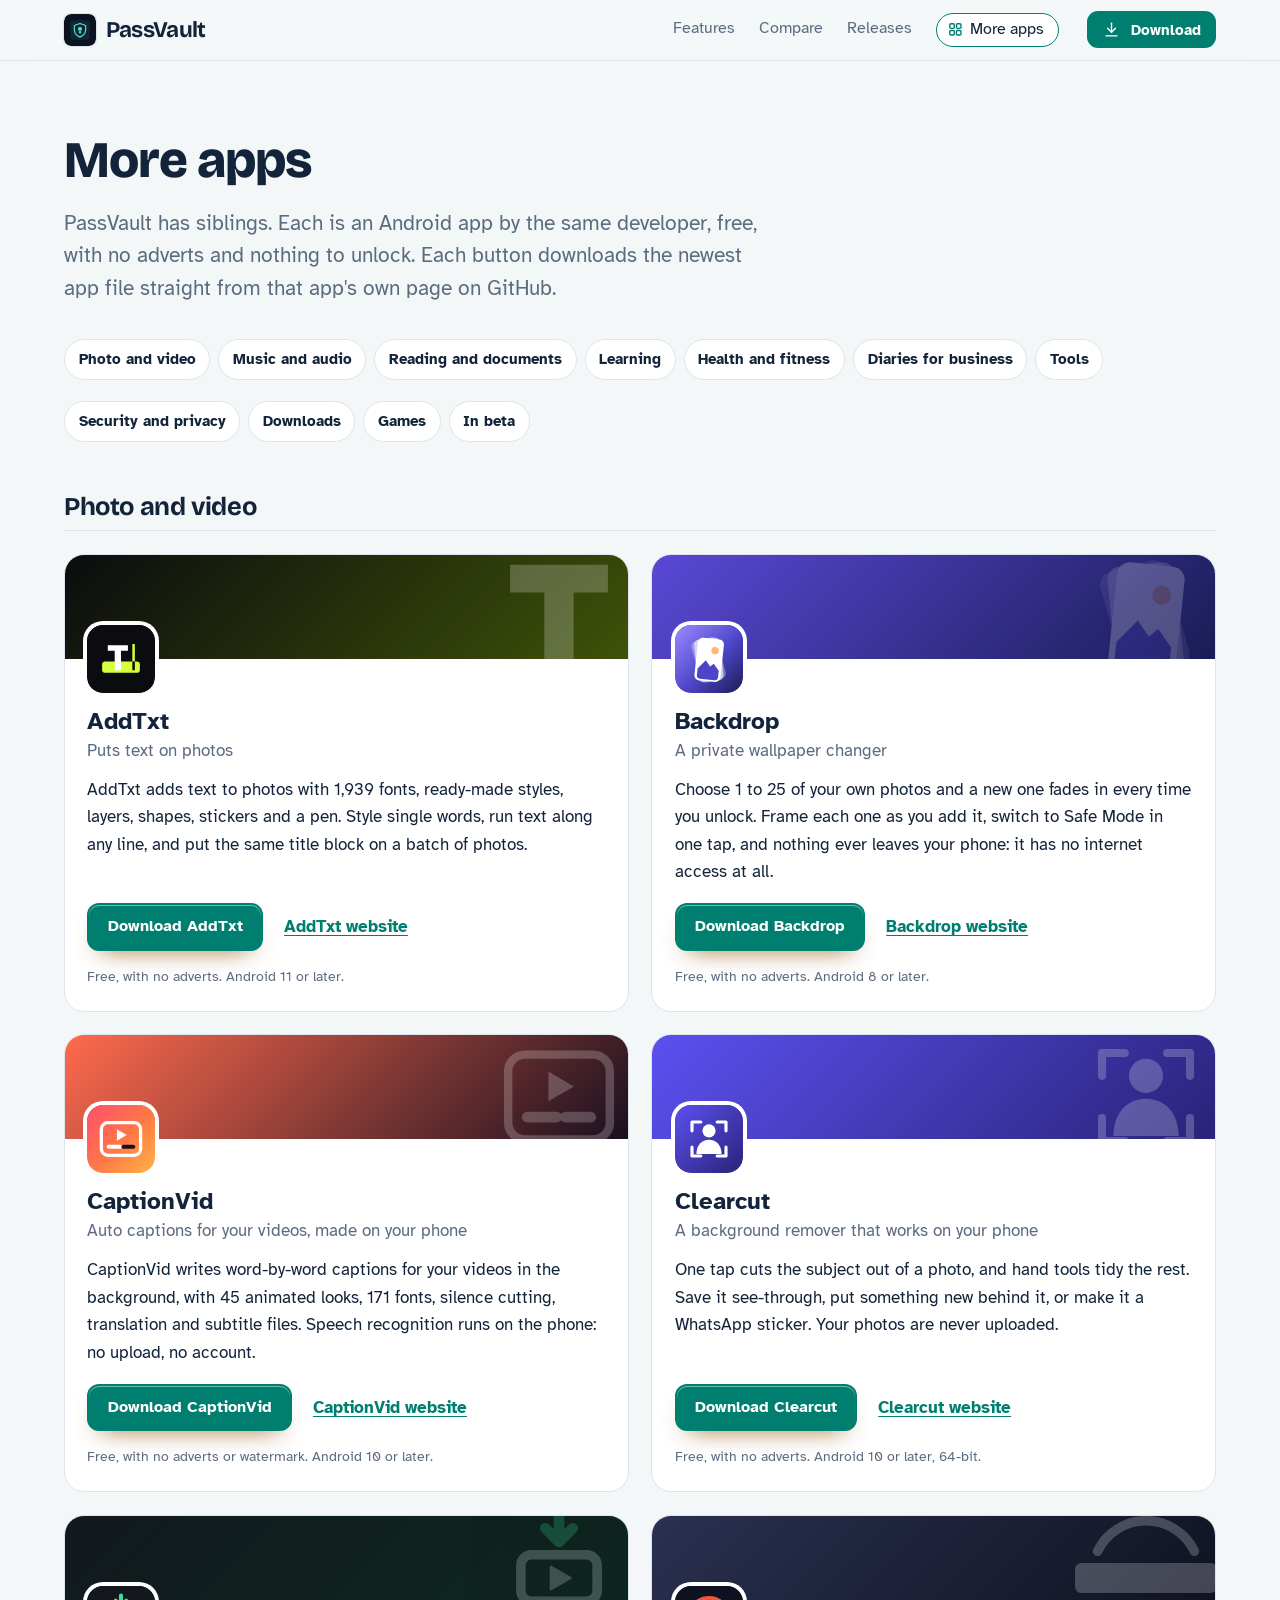
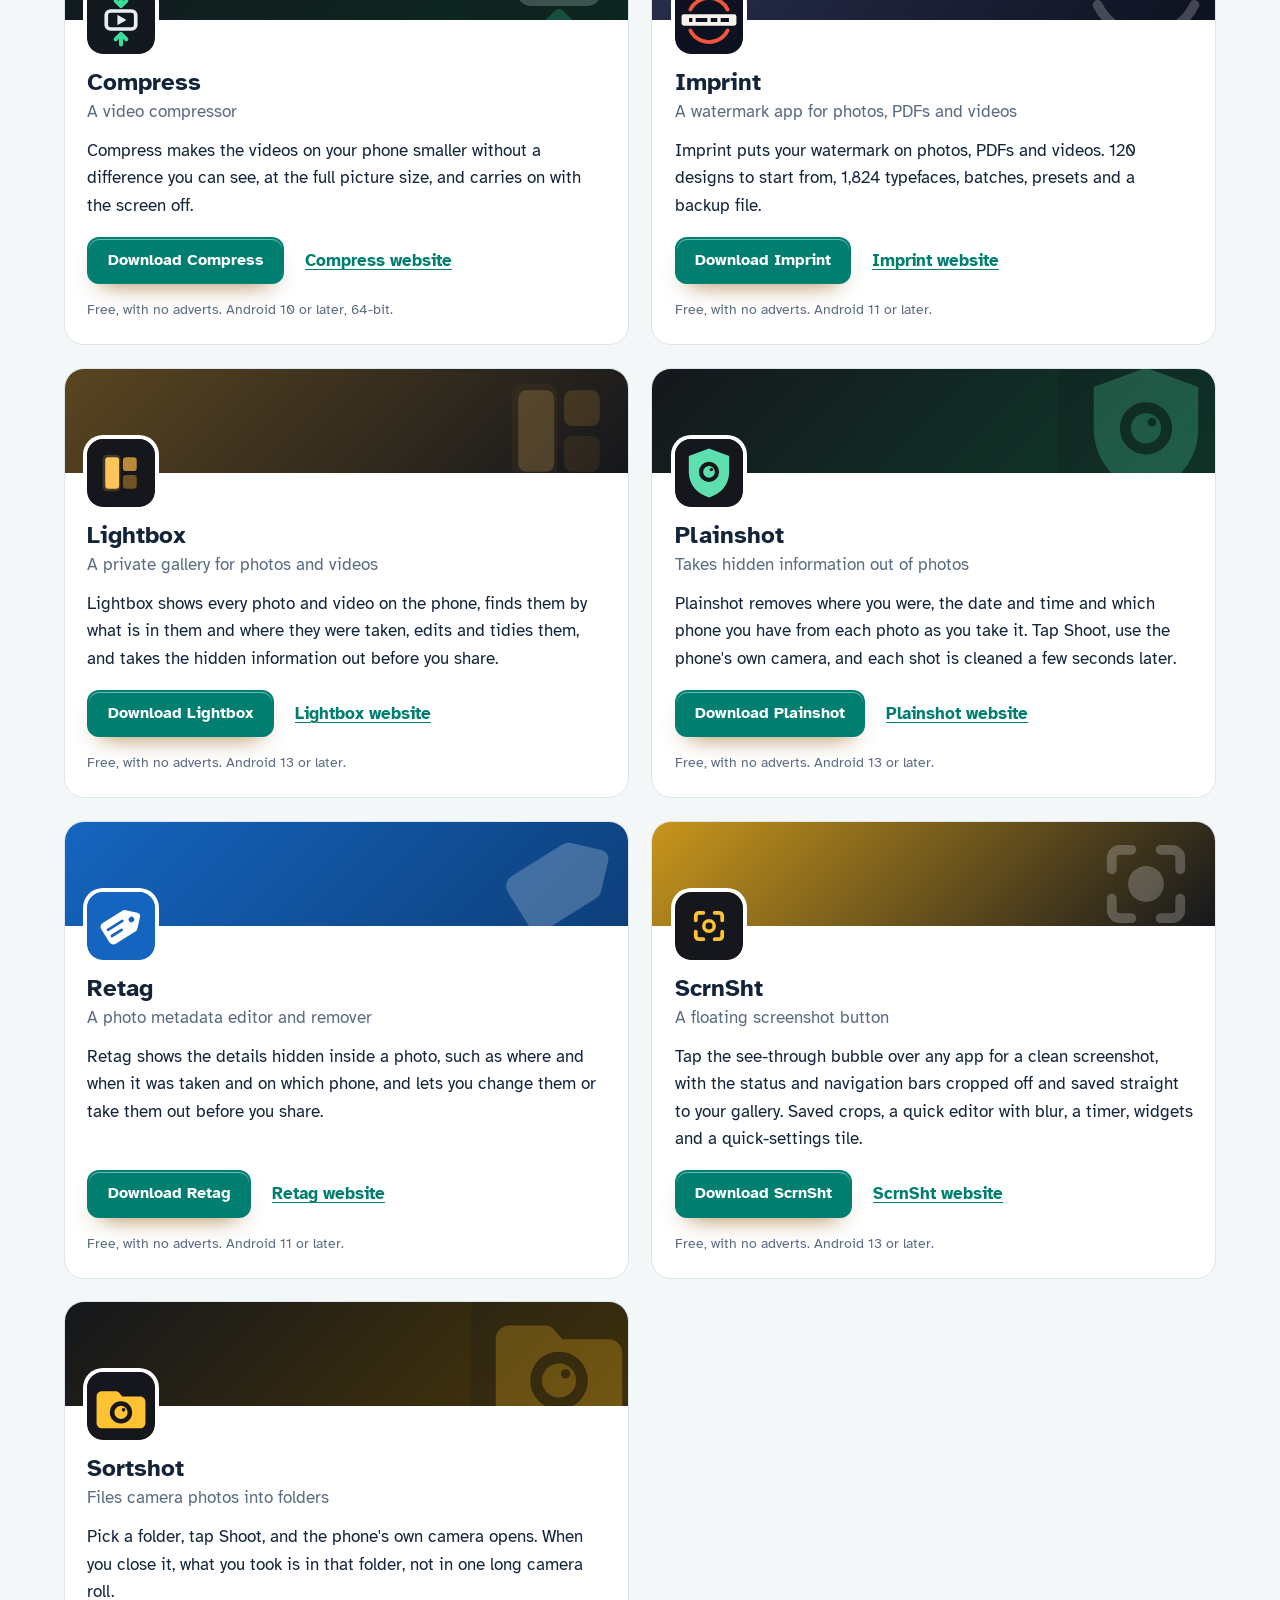
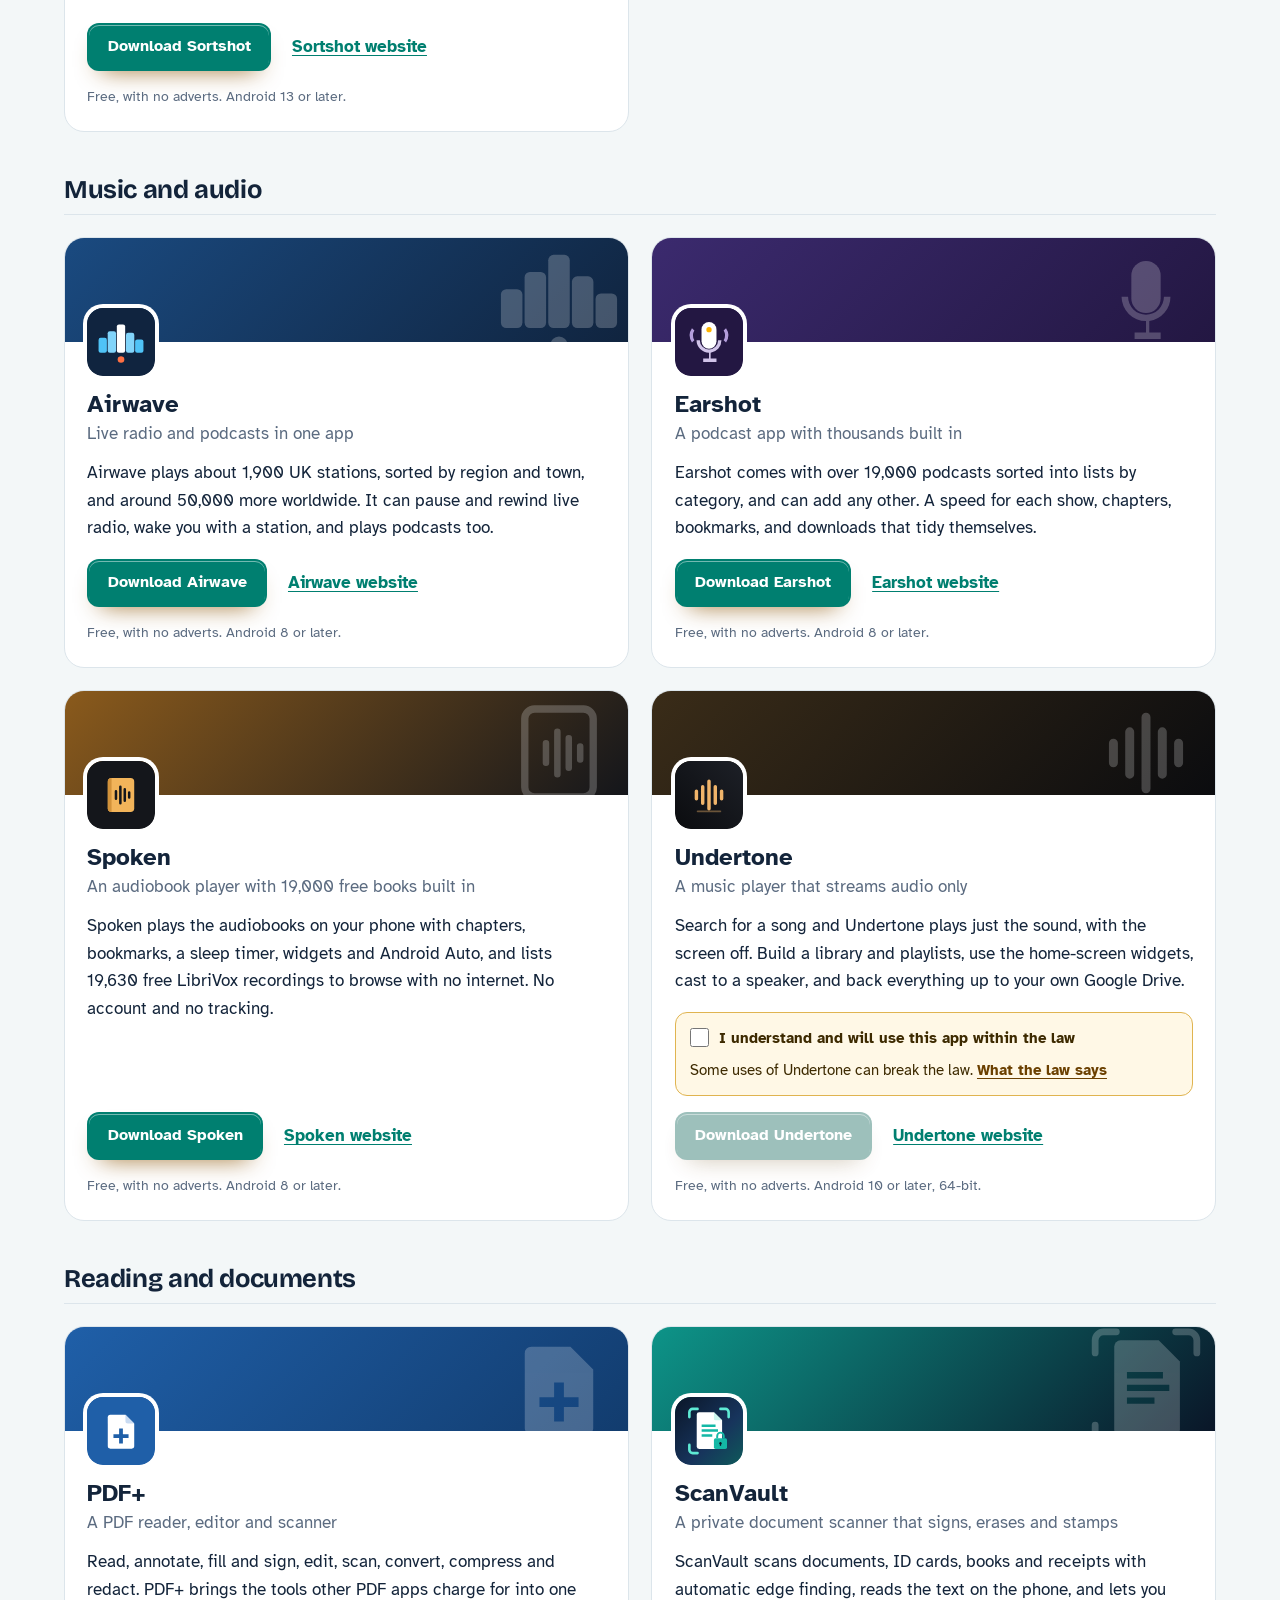
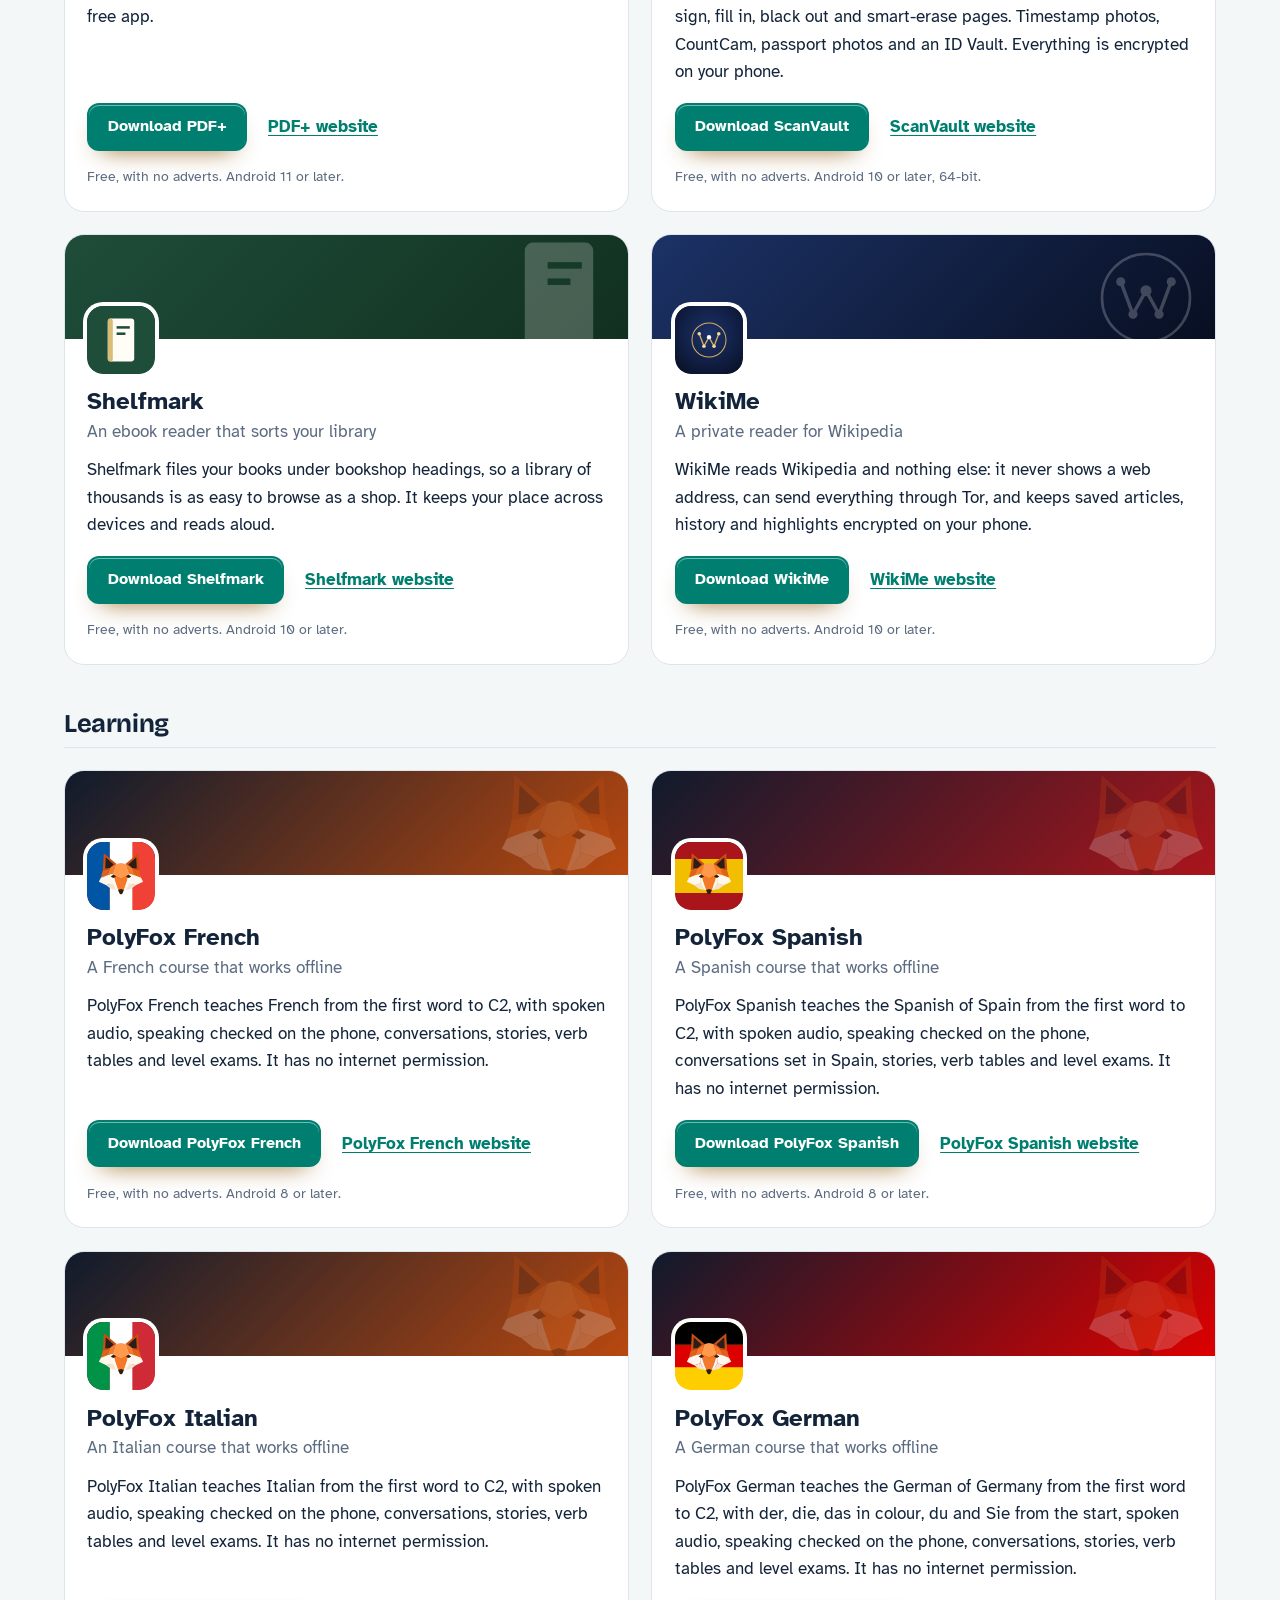
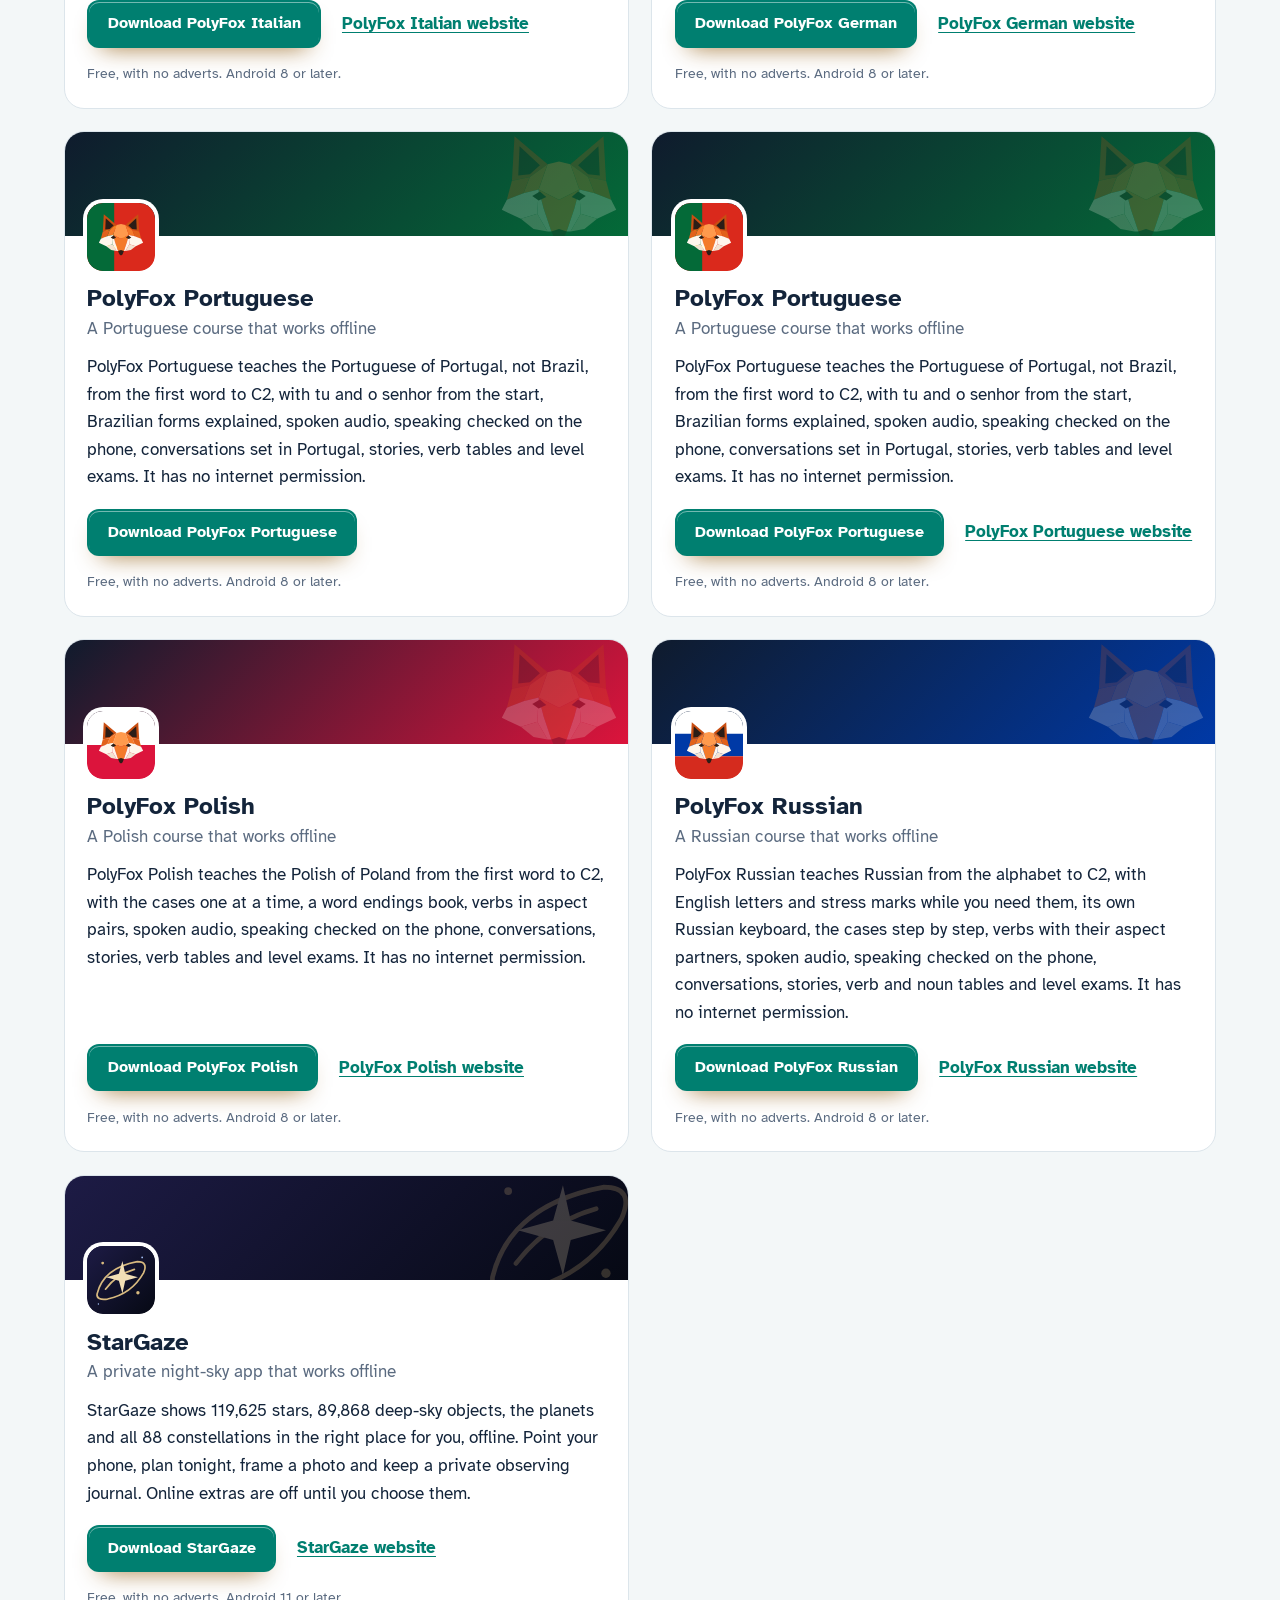
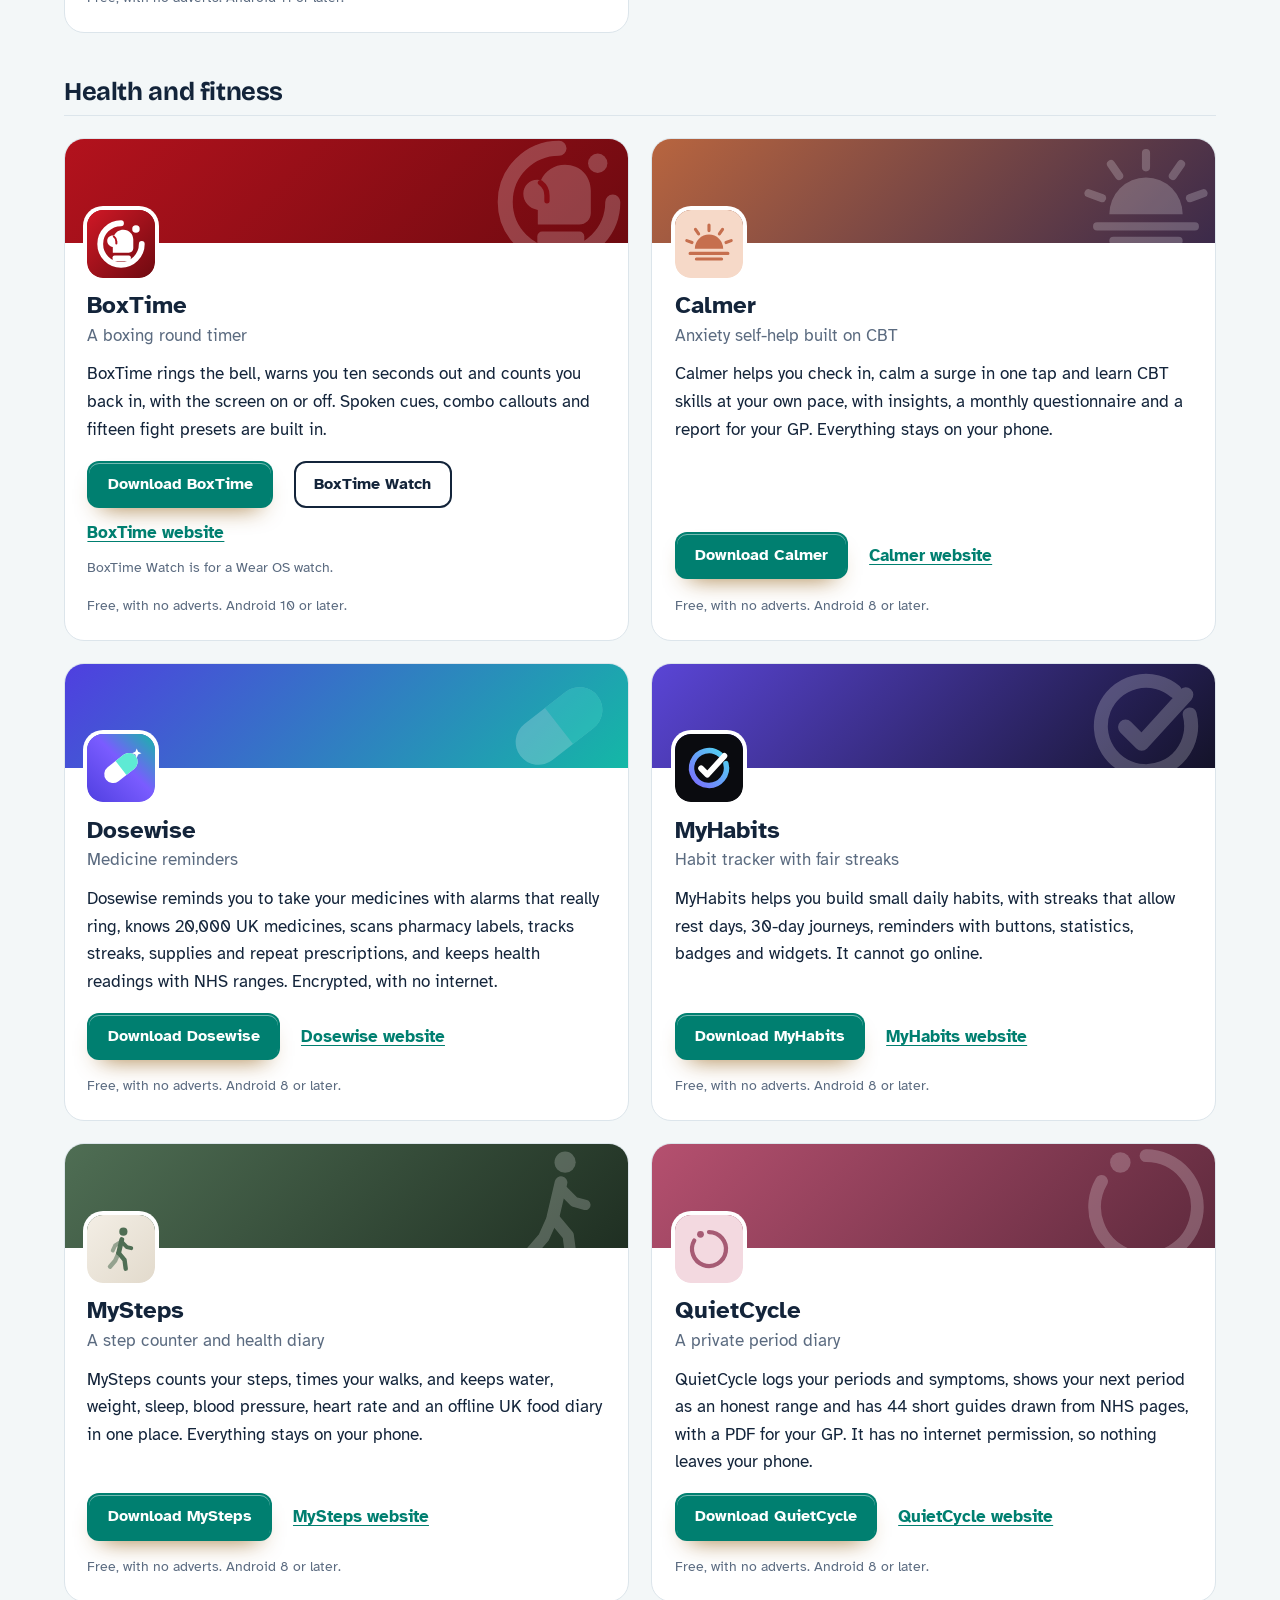
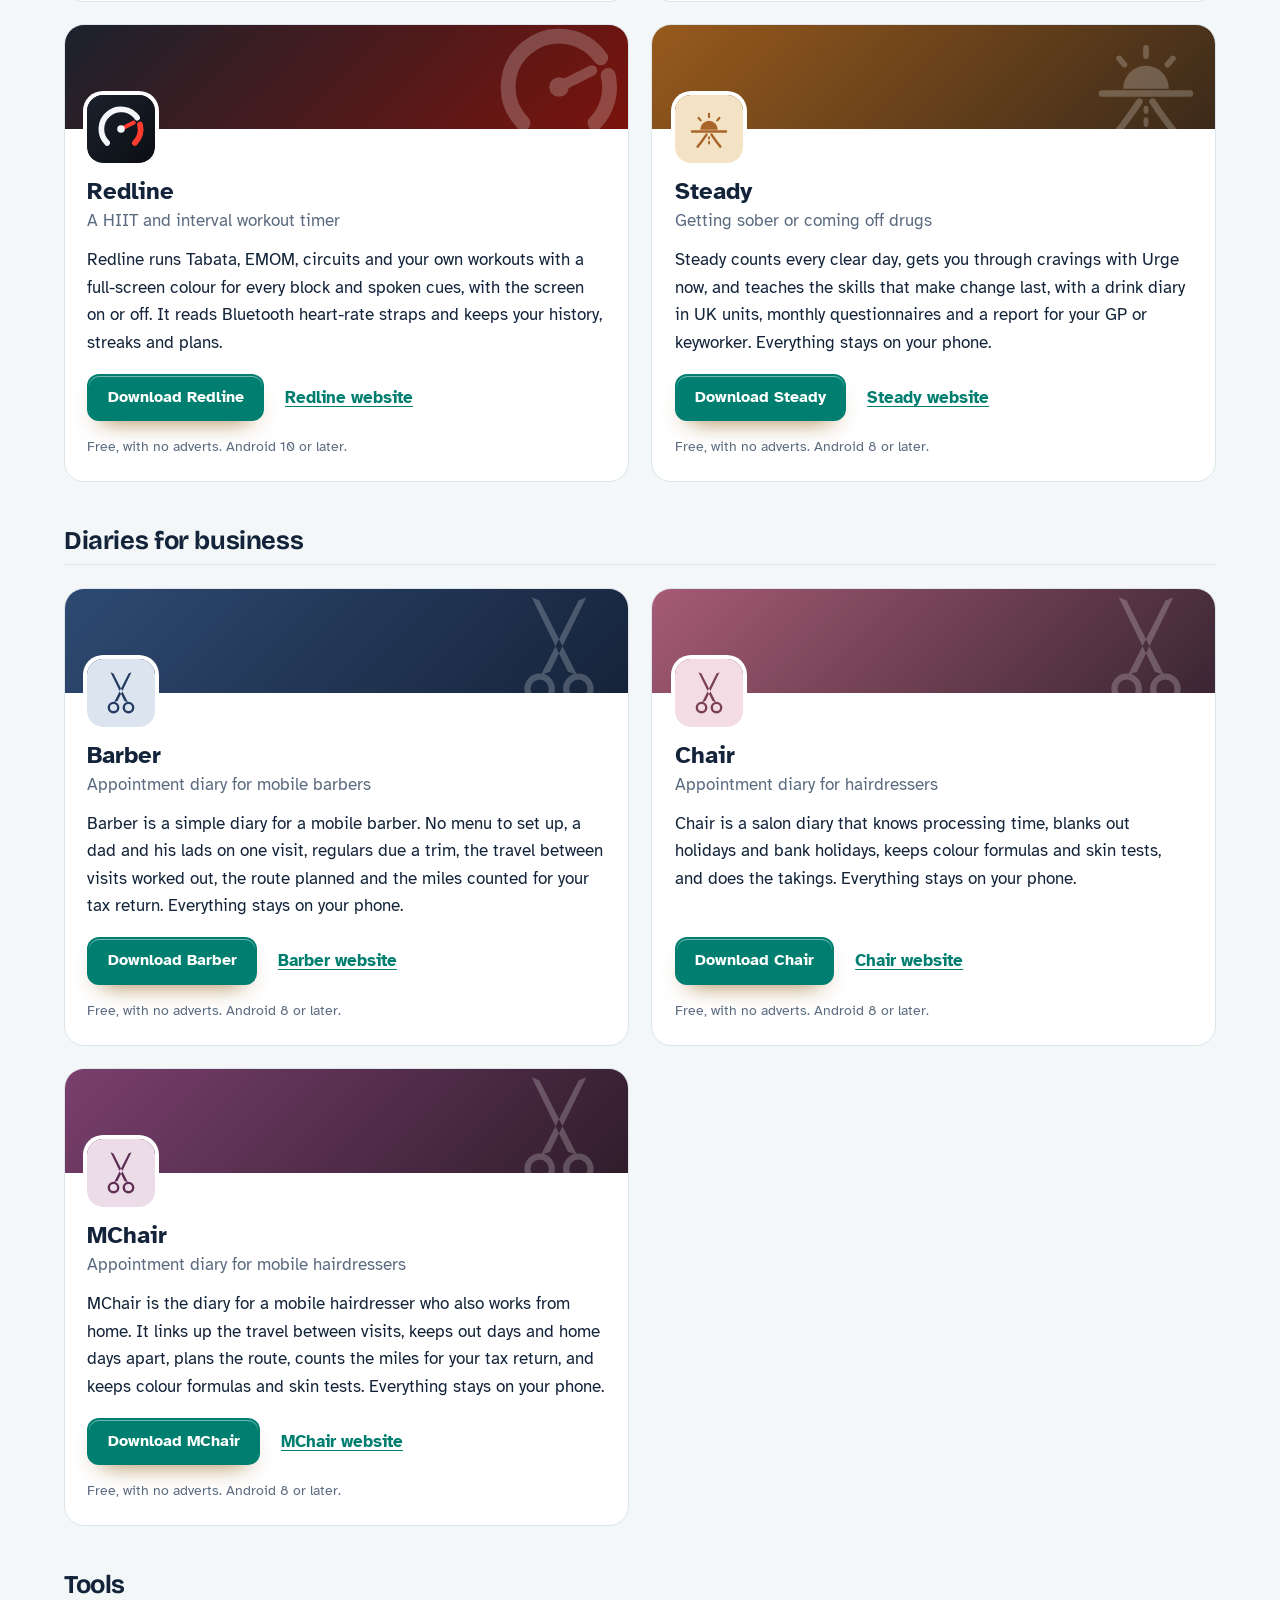
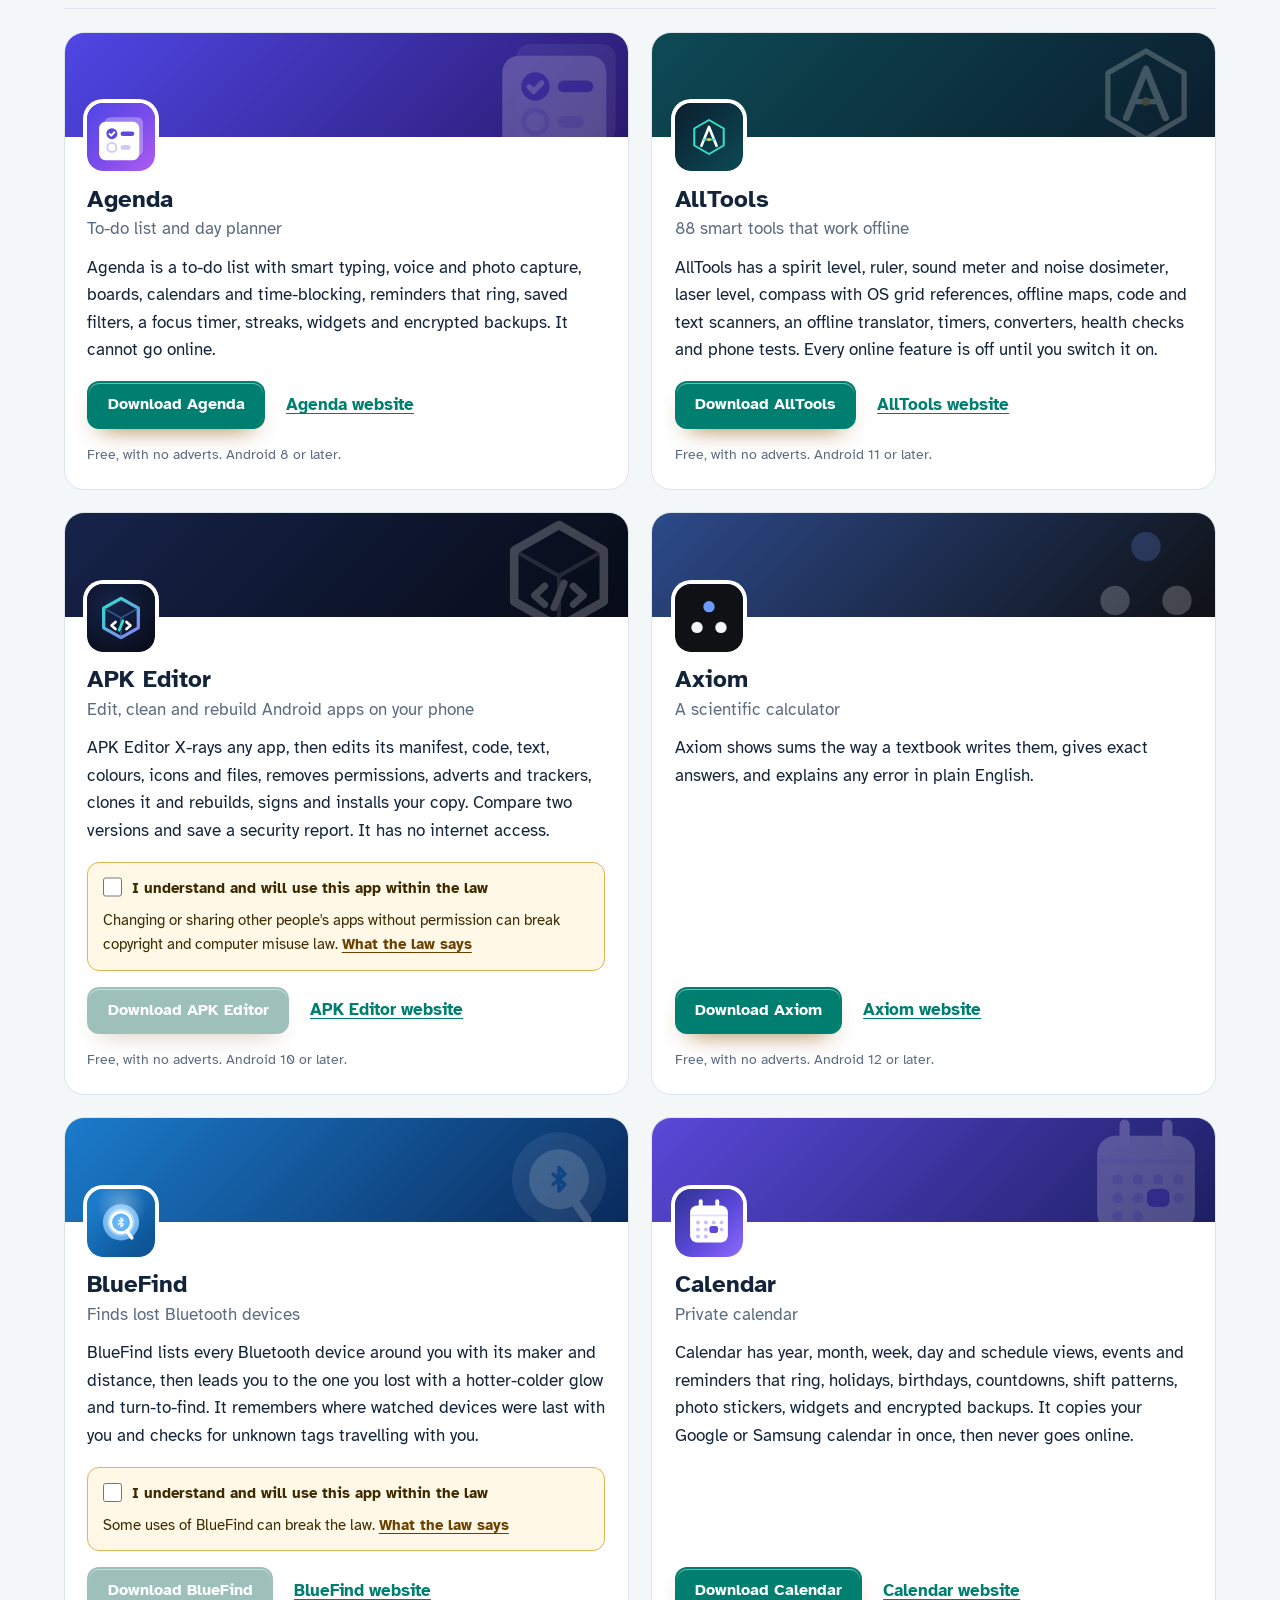
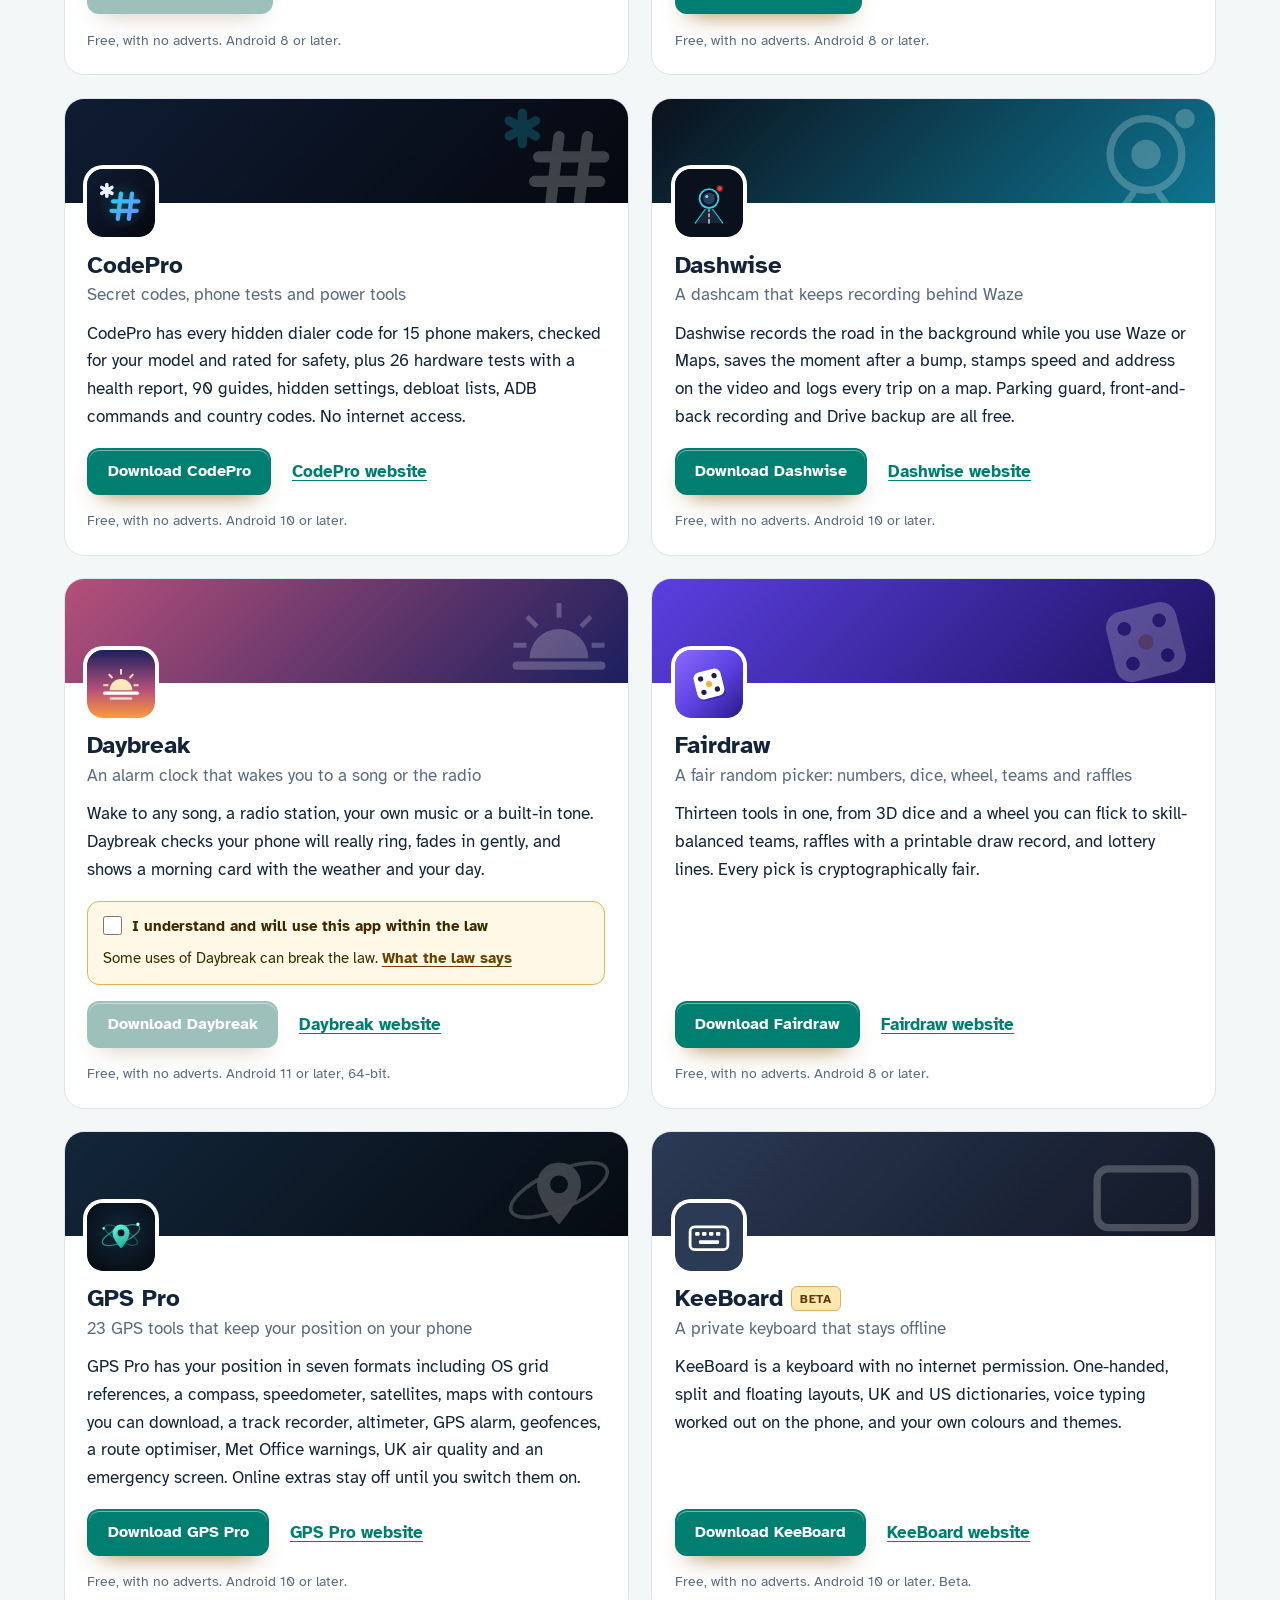
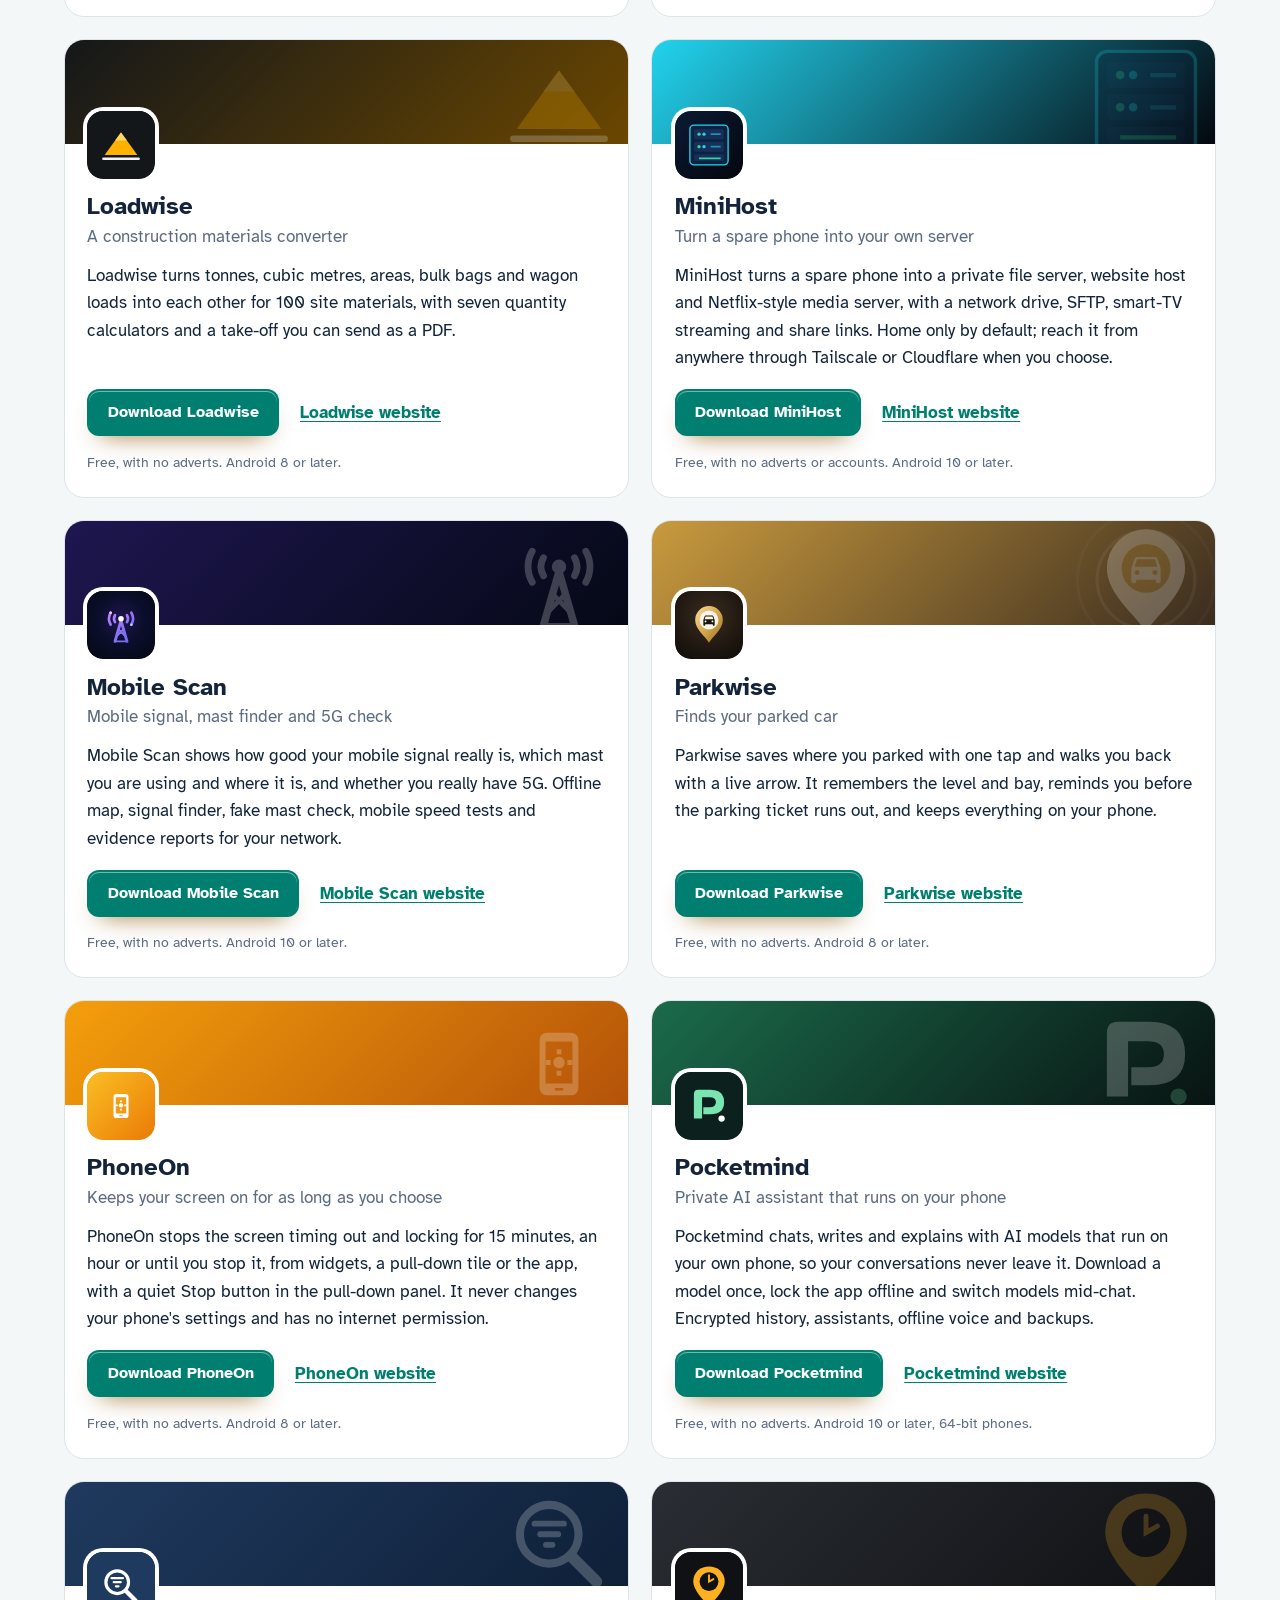
==== commit 7c144e9e: "More apps: add PolyFox Portuguese" ====
--- a/more-apps.html
+++ b/more-apps.html
@@ -4,7 +4,7 @@
 <meta charset="utf-8">
 <meta name="viewport" content="width=device-width, initial-scale=1">
 <title>More free Android apps from the maker of PassVault</title>
-<meta name="description" content="All 95 free Android apps from the maker of PassVault, in one list by category, each with its download and a link to its website.">
+<meta name="description" content="All 96 free Android apps from the maker of PassVault, in one list by category, each with its download and a link to its website.">
 <meta name="author" content="Jonathan Jackson">
 <link rel="canonical" href="https://customgpter.github.io/passvault/more-apps.html">
 <meta name="theme-color" content="#f3f7f8" media="(prefers-color-scheme: light)">
@@ -12,7 +12,7 @@
 <meta property="og:type" content="website">
 <meta property="og:site_name" content="PassVault">
 <meta property="og:title" content="More free Android apps from the maker of PassVault">
-<meta property="og:description" content="All 95 free Android apps from the maker of PassVault, in one list by category, each with its download and a link to its website.">
+<meta property="og:description" content="All 96 free Android apps from the maker of PassVault, in one list by category, each with its download and a link to its website.">
 <meta property="og:url" content="https://customgpter.github.io/passvault/more-apps.html">
 <meta property="og:image" content="https://customgpter.github.io/passvault/assets/og.png">
 <meta property="og:image:width" content="1200">
@@ -26,7 +26,7 @@
 <link rel="preload" href="./assets/fonts/atkinson-hyperlegible-latin-400-normal.woff2" as="font" type="font/woff2" crossorigin>
 <link rel="stylesheet" href="./assets/site.css?v=1">
 <link rel="stylesheet" href="./assets/house.css?v=1">
-<script type="application/ld+json">{"@context":"https://schema.org","@type":"ItemList","name":"Apps from the maker of PassVault","url":"https://customgpter.github.io/passvault/more-apps.html","itemListElement":[{"@type":"ListItem","position":1,"name":"AddTxt","url":"https://customgpter.github.io/addtxt/"},{"@type":"ListItem","position":2,"name":"Backdrop","url":"https://customgpter.github.io/backdrop/"},{"@type":"ListItem","position":3,"name":"CaptionVid","url":"https://customgpter.github.io/captionvid/"},{"@type":"ListItem","position":4,"name":"Clearcut","url":"https://customgpter.github.io/clearcut/"},{"@type":"ListItem","position":5,"name":"Compress","url":"https://customgpter.github.io/compress/"},{"@type":"ListItem","position":6,"name":"Imprint","url":"https://customgpter.github.io/imprint/"},{"@type":"ListItem","position":7,"name":"Lightbox","url":"https://customgpter.github.io/lightbox/"},{"@type":"ListItem","position":8,"name":"Plainshot","url":"https://customgpter.github.io/plainshot/"},{"@type":"ListItem","position":9,"name":"Retag","url":"https://customgpter.github.io/retag/"},{"@type":"ListItem","position":10,"name":"ScrnSht","url":"https://customgpter.github.io/scrnsht/"},{"@type":"ListItem","position":11,"name":"Sortshot","url":"https://customgpter.github.io/sortshot/"},{"@type":"ListItem","position":12,"name":"Airwave","url":"https://customgpter.github.io/airwave/"},{"@type":"ListItem","position":13,"name":"Earshot","url":"https://customgpter.github.io/earshot/"},{"@type":"ListItem","position":14,"name":"Spoken","url":"https://customgpter.github.io/spoken/"},{"@type":"ListItem","position":15,"name":"Undertone","url":"https://customgpter.github.io/undertone/"},{"@type":"ListItem","position":16,"name":"PDF+","url":"https://customgpter.github.io/pdfplus/"},{"@type":"ListItem","position":17,"name":"ScanVault","url":"https://customgpter.github.io/scanvault/"},{"@type":"ListItem","position":18,"name":"Shelfmark","url":"https://customgpter.github.io/shelfmark/"},{"@type":"ListItem","position":19,"name":"WikiMe","url":"https://customgpter.github.io/wikime/"},{"@type":"ListItem","position":20,"name":"PolyFox French","url":"https://customgpter.github.io/polyfox/"},{"@type":"ListItem","position":21,"name":"PolyFox German","url":"https://customgpter.github.io/polyfox-german/"},{"@type":"ListItem","position":22,"name":"PolyFox Polish","url":"https://customgpter.github.io/polyfox-polish/"},{"@type":"ListItem","position":23,"name":"PolyFox Russian","url":"https://customgpter.github.io/polyfox-russian/"},{"@type":"ListItem","position":24,"name":"StarGaze","url":"https://customgpter.github.io/stargaze/"},{"@type":"ListItem","position":25,"name":"BoxTime","url":"https://customgpter.github.io/boxtime/"},{"@type":"ListItem","position":26,"name":"Calmer","url":"https://customgpter.github.io/calmer/"},{"@type":"ListItem","position":27,"name":"Dosewise","url":"https://customgpter.github.io/dosewise/"},{"@type":"ListItem","position":28,"name":"MyHabits","url":"https://customgpter.github.io/myhabits/"},{"@type":"ListItem","position":29,"name":"MySteps","url":"https://customgpter.github.io/mysteps/"},{"@type":"ListItem","position":30,"name":"QuietCycle","url":"https://customgpter.github.io/quietcycle/"},{"@type":"ListItem","position":31,"name":"Redline","url":"https://customgpter.github.io/redline/"},{"@type":"ListItem","position":32,"name":"Steady","url":"https://customgpter.github.io/steady/"},{"@type":"ListItem","position":33,"name":"Barber","url":"https://customgpter.github.io/barber/"},{"@type":"ListItem","position":34,"name":"Chair","url":"https://customgpter.github.io/chair/"},{"@type":"ListItem","position":35,"name":"MChair","url":"https://customgpter.github.io/mchair/"},{"@type":"ListItem","position":36,"name":"Agenda","url":"https://customgpter.github.io/agenda/"},{"@type":"ListItem","position":37,"name":"AllTools","url":"https://customgpter.github.io/alltools/"},{"@type":"ListItem","position":38,"name":"APK Editor","url":"https://customgpter.github.io/apkeditor/"},{"@type":"ListItem","position":39,"name":"Axiom","url":"https://customgpter.github.io/axiom/"},{"@type":"ListItem","position":40,"name":"BlueFind","url":"https://customgpter.github.io/bluefind/"},{"@type":"ListItem","position":41,"name":"Calendar","url":"https://customgpter.github.io/calendar/"},{"@type":"ListItem","position":42,"name":"CodePro","url":"https://customgpter.github.io/codepro/"},{"@type":"ListItem","position":43,"name":"Dashwise","url":"https://customgpter.github.io/dashwise/"},{"@type":"ListItem","position":44,"name":"Daybreak","url":"https://customgpter.github.io/daybreak/"},{"@type":"ListItem","position":45,"name":"Fairdraw","url":"https://customgpter.github.io/fairdraw/"},{"@type":"ListItem","position":46,"name":"GPS Pro","url":"https://customgpter.github.io/gpspro/"},{"@type":"ListItem","position":47,"name":"KeeBoard","url":"https://customgpter.github.io/keeboard/"},{"@type":"ListItem","position":48,"name":"Loadwise","url":"https://customgpter.github.io/loadwise/"},{"@type":"ListItem","position":49,"name":"MiniHost","url":"https://customgpter.github.io/minihost/"},{"@type":"ListItem","position":50,"name":"Mobile Scan","url":"https://customgpter.github.io/mobilescan/"},{"@type":"ListItem","position":51,"name":"Parkwise","url":"https://customgpter.github.io/parkwise/"},{"@type":"ListItem","position":52,"name":"Pocketmind","url":"https://customgpter.github.io/pocketmind/"},{"@type":"ListItem","position":53,"name":"Refine","url":"https://customgpter.github.io/refine/"},{"@type":"ListItem","position":54,"name":"Shiftwise","url":"https://customgpter.github.io/shiftwise/"},{"@type":"ListItem","position":55,"name":"SimpleCalc","url":"https://customgpter.github.io/simplecalc/"},{"@type":"ListItem","position":56,"name":"Skyline","url":"https://customgpter.github.io/skyline/"},{"@type":"ListItem","position":57,"name":"Slipway","url":"https://customgpter.github.io/slipway/"},{"@type":"ListItem","position":58,"name":"Tagger","url":"https://customgpter.github.io/tagger/"},{"@type":"ListItem","position":59,"name":"TotalClean","url":"https://customgpter.github.io/totalclean/"},{"@type":"ListItem","position":60,"name":"TVLink","url":"https://customgpter.github.io/tvlink/"},{"@type":"ListItem","position":61,"name":"Unbox","url":"https://customgpter.github.io/unbox/"},{"@type":"ListItem","position":62,"name":"WhatsKeep","url":"https://customgpter.github.io/whatskeep/"},{"@type":"ListItem","position":63,"name":"WiFi Scan","url":"https://customgpter.github.io/wifiscan/"},{"@type":"ListItem","position":64,"name":"Auditly","url":"https://customgpter.github.io/auditly/"},{"@type":"ListItem","position":65,"name":"Backchannel","url":"https://customgpter.github.io/backchannel/"},{"@type":"ListItem","position":66,"name":"ENotes","url":"https://customgpter.github.io/enotes/"},{"@type":"ListItem","position":67,"name":"FindMe","url":"https://customgpter.github.io/findme/"},{"@type":"ListItem","position":68,"name":"iLock","url":"https://customgpter.github.io/ilock/"},{"@type":"ListItem","position":69,"name":"ImSafe","url":"https://customgpter.github.io/imsafe/"},{"@type":"ListItem","position":70,"name":"IShred","url":"https://customgpter.github.io/ishred/"},{"@type":"ListItem","position":71,"name":"LockBox","url":"https://customgpter.github.io/lockbox/"},{"@type":"ListItem","position":72,"name":"PassVault","url":"https://customgpter.github.io/passvault/"},{"@type":"ListItem","position":73,"name":"SpyFind","url":"https://customgpter.github.io/spyfind/"},{"@type":"ListItem","position":74,"name":"TextWipe","url":"https://customgpter.github.io/textwipe/"},{"@type":"ListItem","position":75,"name":"Tracewire","url":"https://customgpter.github.io/tracewire/"},{"@type":"ListItem","position":76,"name":"Vigil","url":"https://customgpter.github.io/vigil/"},{"@type":"ListItem","position":77,"name":"Grab","url":"https://customgpter.github.io/grab/"},{"@type":"ListItem","position":78,"name":"Swarm","url":"https://customgpter.github.io/swarm/"},{"@type":"ListItem","position":79,"name":"Plane Games","url":"https://customgpter.github.io/plane-games/"},{"@type":"ListItem","position":80,"name":"Ninefold","url":"https://customgpter.github.io/ninefold/"},{"@type":"ListItem","position":81,"name":"Cubewise","url":"https://customgpter.github.io/cubewise/"},{"@type":"ListItem","position":82,"name":"Tilewise","url":"https://customgpter.github.io/tilewise/"},{"@type":"ListItem","position":83,"name":"Letterwise","url":"https://customgpter.github.io/letterwise/"},{"@type":"ListItem","position":84,"name":"Kingside","url":"https://customgpter.github.io/kingside/"},{"@type":"ListItem","position":85,"name":"Deckhand","url":"https://customgpter.github.io/deckhand/"},{"@type":"ListItem","position":86,"name":"SNESForge","url":"https://customgpter.github.io/snesforge/"},{"@type":"ListItem","position":87,"name":"Fame Boy","url":"https://customgpter.github.io/fameboy/"},{"@type":"ListItem","position":88,"name":"PSPPro","url":"https://customgpter.github.io/psppro/"},{"@type":"ListItem","position":89,"name":"MegaGen","url":"https://customgpter.github.io/megagen/"},{"@type":"ListItem","position":90,"name":"QVR","url":"https://customgpter.github.io/qvr/"},{"@type":"ListItem","position":91,"name":"QVR Watch","url":"https://customgpter.github.io/qvr-watch/"},{"@type":"ListItem","position":92,"name":"QVRLite","url":"https://customgpter.github.io/qvrlite/"},{"@type":"ListItem","position":93,"name":"Onionz","url":"https://customgpter.github.io/onionz/"},{"@type":"ListItem","position":94,"name":"OnionzWeb","url":"https://customgpter.github.io/onionzweb/"}]}</script>
+<script type="application/ld+json">{"@context":"https://schema.org","@type":"ItemList","name":"Apps from the maker of PassVault","url":"https://customgpter.github.io/passvault/more-apps.html","itemListElement":[{"@type":"ListItem","position":1,"name":"AddTxt","url":"https://customgpter.github.io/addtxt/"},{"@type":"ListItem","position":2,"name":"Backdrop","url":"https://customgpter.github.io/backdrop/"},{"@type":"ListItem","position":3,"name":"CaptionVid","url":"https://customgpter.github.io/captionvid/"},{"@type":"ListItem","position":4,"name":"Clearcut","url":"https://customgpter.github.io/clearcut/"},{"@type":"ListItem","position":5,"name":"Compress","url":"https://customgpter.github.io/compress/"},{"@type":"ListItem","position":6,"name":"Imprint","url":"https://customgpter.github.io/imprint/"},{"@type":"ListItem","position":7,"name":"Lightbox","url":"https://customgpter.github.io/lightbox/"},{"@type":"ListItem","position":8,"name":"Plainshot","url":"https://customgpter.github.io/plainshot/"},{"@type":"ListItem","position":9,"name":"Retag","url":"https://customgpter.github.io/retag/"},{"@type":"ListItem","position":10,"name":"ScrnSht","url":"https://customgpter.github.io/scrnsht/"},{"@type":"ListItem","position":11,"name":"Sortshot","url":"https://customgpter.github.io/sortshot/"},{"@type":"ListItem","position":12,"name":"Airwave","url":"https://customgpter.github.io/airwave/"},{"@type":"ListItem","position":13,"name":"Earshot","url":"https://customgpter.github.io/earshot/"},{"@type":"ListItem","position":14,"name":"Spoken","url":"https://customgpter.github.io/spoken/"},{"@type":"ListItem","position":15,"name":"Undertone","url":"https://customgpter.github.io/undertone/"},{"@type":"ListItem","position":16,"name":"PDF+","url":"https://customgpter.github.io/pdfplus/"},{"@type":"ListItem","position":17,"name":"ScanVault","url":"https://customgpter.github.io/scanvault/"},{"@type":"ListItem","position":18,"name":"Shelfmark","url":"https://customgpter.github.io/shelfmark/"},{"@type":"ListItem","position":19,"name":"WikiMe","url":"https://customgpter.github.io/wikime/"},{"@type":"ListItem","position":20,"name":"PolyFox French","url":"https://customgpter.github.io/polyfox/"},{"@type":"ListItem","position":21,"name":"PolyFox German","url":"https://customgpter.github.io/polyfox-german/"},{"@type":"ListItem","position":22,"name":"PolyFox Portuguese","url":"https://customgpter.github.io/polyfox-portuguese/"},{"@type":"ListItem","position":23,"name":"PolyFox Polish","url":"https://customgpter.github.io/polyfox-polish/"},{"@type":"ListItem","position":24,"name":"PolyFox Russian","url":"https://customgpter.github.io/polyfox-russian/"},{"@type":"ListItem","position":25,"name":"StarGaze","url":"https://customgpter.github.io/stargaze/"},{"@type":"ListItem","position":26,"name":"BoxTime","url":"https://customgpter.github.io/boxtime/"},{"@type":"ListItem","position":27,"name":"Calmer","url":"https://customgpter.github.io/calmer/"},{"@type":"ListItem","position":28,"name":"Dosewise","url":"https://customgpter.github.io/dosewise/"},{"@type":"ListItem","position":29,"name":"MyHabits","url":"https://customgpter.github.io/myhabits/"},{"@type":"ListItem","position":30,"name":"MySteps","url":"https://customgpter.github.io/mysteps/"},{"@type":"ListItem","position":31,"name":"QuietCycle","url":"https://customgpter.github.io/quietcycle/"},{"@type":"ListItem","position":32,"name":"Redline","url":"https://customgpter.github.io/redline/"},{"@type":"ListItem","position":33,"name":"Steady","url":"https://customgpter.github.io/steady/"},{"@type":"ListItem","position":34,"name":"Barber","url":"https://customgpter.github.io/barber/"},{"@type":"ListItem","position":35,"name":"Chair","url":"https://customgpter.github.io/chair/"},{"@type":"ListItem","position":36,"name":"MChair","url":"https://customgpter.github.io/mchair/"},{"@type":"ListItem","position":37,"name":"Agenda","url":"https://customgpter.github.io/agenda/"},{"@type":"ListItem","position":38,"name":"AllTools","url":"https://customgpter.github.io/alltools/"},{"@type":"ListItem","position":39,"name":"APK Editor","url":"https://customgpter.github.io/apkeditor/"},{"@type":"ListItem","position":40,"name":"Axiom","url":"https://customgpter.github.io/axiom/"},{"@type":"ListItem","position":41,"name":"BlueFind","url":"https://customgpter.github.io/bluefind/"},{"@type":"ListItem","position":42,"name":"Calendar","url":"https://customgpter.github.io/calendar/"},{"@type":"ListItem","position":43,"name":"CodePro","url":"https://customgpter.github.io/codepro/"},{"@type":"ListItem","position":44,"name":"Dashwise","url":"https://customgpter.github.io/dashwise/"},{"@type":"ListItem","position":45,"name":"Daybreak","url":"https://customgpter.github.io/daybreak/"},{"@type":"ListItem","position":46,"name":"Fairdraw","url":"https://customgpter.github.io/fairdraw/"},{"@type":"ListItem","position":47,"name":"GPS Pro","url":"https://customgpter.github.io/gpspro/"},{"@type":"ListItem","position":48,"name":"KeeBoard","url":"https://customgpter.github.io/keeboard/"},{"@type":"ListItem","position":49,"name":"Loadwise","url":"https://customgpter.github.io/loadwise/"},{"@type":"ListItem","position":50,"name":"MiniHost","url":"https://customgpter.github.io/minihost/"},{"@type":"ListItem","position":51,"name":"Mobile Scan","url":"https://customgpter.github.io/mobilescan/"},{"@type":"ListItem","position":52,"name":"Parkwise","url":"https://customgpter.github.io/parkwise/"},{"@type":"ListItem","position":53,"name":"Pocketmind","url":"https://customgpter.github.io/pocketmind/"},{"@type":"ListItem","position":54,"name":"Refine","url":"https://customgpter.github.io/refine/"},{"@type":"ListItem","position":55,"name":"Shiftwise","url":"https://customgpter.github.io/shiftwise/"},{"@type":"ListItem","position":56,"name":"SimpleCalc","url":"https://customgpter.github.io/simplecalc/"},{"@type":"ListItem","position":57,"name":"Skyline","url":"https://customgpter.github.io/skyline/"},{"@type":"ListItem","position":58,"name":"Slipway","url":"https://customgpter.github.io/slipway/"},{"@type":"ListItem","position":59,"name":"Tagger","url":"https://customgpter.github.io/tagger/"},{"@type":"ListItem","position":60,"name":"TotalClean","url":"https://customgpter.github.io/totalclean/"},{"@type":"ListItem","position":61,"name":"TVLink","url":"https://customgpter.github.io/tvlink/"},{"@type":"ListItem","position":62,"name":"Unbox","url":"https://customgpter.github.io/unbox/"},{"@type":"ListItem","position":63,"name":"WhatsKeep","url":"https://customgpter.github.io/whatskeep/"},{"@type":"ListItem","position":64,"name":"WiFi Scan","url":"https://customgpter.github.io/wifiscan/"},{"@type":"ListItem","position":65,"name":"Auditly","url":"https://customgpter.github.io/auditly/"},{"@type":"ListItem","position":66,"name":"Backchannel","url":"https://customgpter.github.io/backchannel/"},{"@type":"ListItem","position":67,"name":"ENotes","url":"https://customgpter.github.io/enotes/"},{"@type":"ListItem","position":68,"name":"FindMe","url":"https://customgpter.github.io/findme/"},{"@type":"ListItem","position":69,"name":"iLock","url":"https://customgpter.github.io/ilock/"},{"@type":"ListItem","position":70,"name":"ImSafe","url":"https://customgpter.github.io/imsafe/"},{"@type":"ListItem","position":71,"name":"IShred","url":"https://customgpter.github.io/ishred/"},{"@type":"ListItem","position":72,"name":"LockBox","url":"https://customgpter.github.io/lockbox/"},{"@type":"ListItem","position":73,"name":"PassVault","url":"https://customgpter.github.io/passvault/"},{"@type":"ListItem","position":74,"name":"SpyFind","url":"https://customgpter.github.io/spyfind/"},{"@type":"ListItem","position":75,"name":"TextWipe","url":"https://customgpter.github.io/textwipe/"},{"@type":"ListItem","position":76,"name":"Tracewire","url":"https://customgpter.github.io/tracewire/"},{"@type":"ListItem","position":77,"name":"Vigil","url":"https://customgpter.github.io/vigil/"},{"@type":"ListItem","position":78,"name":"Grab","url":"https://customgpter.github.io/grab/"},{"@type":"ListItem","position":79,"name":"Swarm","url":"https://customgpter.github.io/swarm/"},{"@type":"ListItem","position":80,"name":"Plane Games","url":"https://customgpter.github.io/plane-games/"},{"@type":"ListItem","position":81,"name":"Ninefold","url":"https://customgpter.github.io/ninefold/"},{"@type":"ListItem","position":82,"name":"Cubewise","url":"https://customgpter.github.io/cubewise/"},{"@type":"ListItem","position":83,"name":"Tilewise","url":"https://customgpter.github.io/tilewise/"},{"@type":"ListItem","position":84,"name":"Letterwise","url":"https://customgpter.github.io/letterwise/"},{"@type":"ListItem","position":85,"name":"Kingside","url":"https://customgpter.github.io/kingside/"},{"@type":"ListItem","position":86,"name":"Deckhand","url":"https://customgpter.github.io/deckhand/"},{"@type":"ListItem","position":87,"name":"SNESForge","url":"https://customgpter.github.io/snesforge/"},{"@type":"ListItem","position":88,"name":"Fame Boy","url":"https://customgpter.github.io/fameboy/"},{"@type":"ListItem","position":89,"name":"PSPPro","url":"https://customgpter.github.io/psppro/"},{"@type":"ListItem","position":90,"name":"MegaGen","url":"https://customgpter.github.io/megagen/"},{"@type":"ListItem","position":91,"name":"QVR","url":"https://customgpter.github.io/qvr/"},{"@type":"ListItem","position":92,"name":"QVR Watch","url":"https://customgpter.github.io/qvr-watch/"},{"@type":"ListItem","position":93,"name":"QVRLite","url":"https://customgpter.github.io/qvrlite/"},{"@type":"ListItem","position":94,"name":"Onionz","url":"https://customgpter.github.io/onionz/"},{"@type":"ListItem","position":95,"name":"OnionzWeb","url":"https://customgpter.github.io/onionzweb/"}]}</script>
 <link rel="stylesheet" href="./assets/apps-list.css?v=1">
 <script src="./assets/apps-list.js?v=1" defer></script>
 </head>
@@ -70,7 +70,7 @@
 <div class="mapps-group" role="group" aria-labelledby="apps-learning"><h2 class="mapps-cat" id="apps-learning">Learning</h2>
 <ul class="mapps"><li class="mapp" style="--b:#0f1b2d;--b2:#b8480f"><div class="mapp-cover" aria-hidden="true"><svg viewBox="0 0 108 108"><polygon fill="#C94E12" points="26.7,17.9 47.0,35.1 36.1,42.9 25.1,45.2"/><polygon fill="#C94E12" points="82.9,45.2 71.9,42.9 61.0,35.1 81.3,17.9"/><polygon fill="#2B1D17" points="29.8,24.1 42.3,35.8 36.1,41.3 29.0,42.1"/><polygon fill="#2B1D17" points="79.0,42.1 71.9,41.3 65.7,35.8 78.2,24.1"/><polygon fill="#FF9A4D" points="54.0,33.5 47.0,35.1 41.5,50.7 54.0,56.9"/><polygon fill="#FF9A4D" points="54.0,56.9 66.5,50.7 61.0,35.1 54.0,33.5"/><polygon fill="#F47A2A" points="47.0,35.1 36.1,42.9 32.2,53.0 41.5,50.7"/><polygon fill="#F47A2A" points="66.5,50.7 75.8,53.0 71.9,42.9 61.0,35.1"/><polygon fill="#E2611A" points="36.1,42.9 25.1,45.2 22.0,56.9 32.2,53.0"/><polygon fill="#E2611A" points="75.8,53.0 86.0,56.9 82.9,45.2 71.9,42.9"/><polygon fill="#FFF6EC" points="32.2,53.0 22.0,56.9 18.9,63.1 30.6,68.6 40.7,65.5 41.5,50.7"/><polygon fill="#FFF6EC" points="66.5,50.7 67.3,65.5 77.4,68.6 89.1,63.1 86.0,56.9 75.8,53.0"/><polygon fill="#F3E3D2" points="30.6,68.6 40.7,65.5 47.0,76.4 38.4,74.8"/><polygon fill="#F3E3D2" points="69.6,74.8 61.0,76.4 67.3,65.5 77.4,68.6"/><polygon fill="#F47A2A" points="41.5,50.7 54.0,56.9 54.0,78.0 49.3,76.4 44.6,62.4"/><polygon fill="#F47A2A" points="63.4,62.4 58.7,76.4 54.0,78.0 54.0,56.9 66.5,50.7"/><polygon fill="#FFF6EC" points="41.5,50.7 44.6,62.4 49.3,76.4 47.0,76.4 40.7,65.5"/><polygon fill="#FFF6EC" points="67.3,65.5 61.0,76.4 58.7,76.4 63.4,62.4 66.5,50.7"/><polygon fill="#2B1D17" points="49.3,76.4 54.0,74.8 58.7,76.4 56.3,81.9 54.0,83.4 51.7,81.9"/><polygon fill="#2B1D17" points="37.6,54.6 42.3,51.8 46.2,55.3 41.5,57.3"/><polygon fill="#2B1D17" points="66.5,57.3 61.8,55.3 65.7,51.8 70.4,54.6"/></svg></div><div class="mapp-body"><svg class="mapp-icon" viewBox="0 0 108 108" aria-hidden="true"><rect width="108" height="108" rx="24" fill="#EF4135"/><path fill="#FFFFFF" d="M36 0H72V108H36Z"/><path fill="#0055A4" d="M24 0H36V108H24A24 24 0 0 1 0 84V24A24 24 0 0 1 24 0Z"/><polygon fill="#C94E12" points="26.7,17.9 47.0,35.1 36.1,42.9 25.1,45.2"/><polygon fill="#C94E12" points="82.9,45.2 71.9,42.9 61.0,35.1 81.3,17.9"/><polygon fill="#2B1D17" points="29.8,24.1 42.3,35.8 36.1,41.3 29.0,42.1"/><polygon fill="#2B1D17" points="79.0,42.1 71.9,41.3 65.7,35.8 78.2,24.1"/><polygon fill="#FF9A4D" points="54.0,33.5 47.0,35.1 41.5,50.7 54.0,56.9"/><polygon fill="#FF9A4D" points="54.0,56.9 66.5,50.7 61.0,35.1 54.0,33.5"/><polygon fill="#F47A2A" points="47.0,35.1 36.1,42.9 32.2,53.0 41.5,50.7"/><polygon fill="#F47A2A" points="66.5,50.7 75.8,53.0 71.9,42.9 61.0,35.1"/><polygon fill="#E2611A" points="36.1,42.9 25.1,45.2 22.0,56.9 32.2,53.0"/><polygon fill="#E2611A" points="75.8,53.0 86.0,56.9 82.9,45.2 71.9,42.9"/><polygon fill="#FFF6EC" points="32.2,53.0 22.0,56.9 18.9,63.1 30.6,68.6 40.7,65.5 41.5,50.7"/><polygon fill="#FFF6EC" points="66.5,50.7 67.3,65.5 77.4,68.6 89.1,63.1 86.0,56.9 75.8,53.0"/><polygon fill="#F3E3D2" points="30.6,68.6 40.7,65.5 47.0,76.4 38.4,74.8"/><polygon fill="#F3E3D2" points="69.6,74.8 61.0,76.4 67.3,65.5 77.4,68.6"/><polygon fill="#F47A2A" points="41.5,50.7 54.0,56.9 54.0,78.0 49.3,76.4 44.6,62.4"/><polygon fill="#F47A2A" points="63.4,62.4 58.7,76.4 54.0,78.0 54.0,56.9 66.5,50.7"/><polygon fill="#FFF6EC" points="41.5,50.7 44.6,62.4 49.3,76.4 47.0,76.4 40.7,65.5"/><polygon fill="#FFF6EC" points="67.3,65.5 61.0,76.4 58.7,76.4 63.4,62.4 66.5,50.7"/><polygon fill="#2B1D17" points="49.3,76.4 54.0,74.8 58.7,76.4 56.3,81.9 54.0,83.4 51.7,81.9"/><polygon fill="#2B1D17" points="37.6,54.6 42.3,51.8 46.2,55.3 41.5,57.3"/><polygon fill="#2B1D17" points="66.5,57.3 61.8,55.3 65.7,51.8 70.4,54.6"/></svg><h3>PolyFox French</h3><p class="mapp-kind">A French course that works offline</p><p class="mapp-say">PolyFox French teaches French from the first word to C2, with spoken audio, speaking checked on the phone, conversations, stories, verb tables and level exams. It has no internet permission.</p><p class="mapp-go"><a class="button" href="https://github.com/CustomGPTer/polyfox/releases/latest/download/PolyFox.apk">Download PolyFox French</a><a class="mapp-site" href="https://customgpter.github.io/polyfox/">PolyFox French website</a></p><p class="mapp-needs">Free, with no adverts. Android 8 or later.</p></div></li><li class="mapp" style="--b:#0f1b2d;--b2:#aa151b"><div class="mapp-cover" aria-hidden="true"><svg viewBox="0 0 108 108"><polygon fill="#C94E12" points="26.7,17.9 47.0,35.1 36.1,42.9 25.1,45.2"/><polygon fill="#C94E12" points="82.9,45.2 71.9,42.9 61.0,35.1 81.3,17.9"/><polygon fill="#2B1D17" points="29.8,24.1 42.3,35.8 36.1,41.3 29.0,42.1"/><polygon fill="#2B1D17" points="79.0,42.1 71.9,41.3 65.7,35.8 78.2,24.1"/><polygon fill="#FF9A4D" points="54.0,33.5 47.0,35.1 41.5,50.7 54.0,56.9"/><polygon fill="#FF9A4D" points="54.0,56.9 66.5,50.7 61.0,35.1 54.0,33.5"/><polygon fill="#F47A2A" points="47.0,35.1 36.1,42.9 32.2,53.0 41.5,50.7"/><polygon fill="#F47A2A" points="66.5,50.7 75.8,53.0 71.9,42.9 61.0,35.1"/><polygon fill="#E2611A" points="36.1,42.9 25.1,45.2 22.0,56.9 32.2,53.0"/><polygon fill="#E2611A" points="75.8,53.0 86.0,56.9 82.9,45.2 71.9,42.9"/><polygon fill="#FFF6EC" points="32.2,53.0 22.0,56.9 18.9,63.1 30.6,68.6 40.7,65.5 41.5,50.7"/><polygon fill="#FFF6EC" points="66.5,50.7 67.3,65.5 77.4,68.6 89.1,63.1 86.0,56.9 75.8,53.0"/><polygon fill="#F3E3D2" points="30.6,68.6 40.7,65.5 47.0,76.4 38.4,74.8"/><polygon fill="#F3E3D2" points="69.6,74.8 61.0,76.4 67.3,65.5 77.4,68.6"/><polygon fill="#F47A2A" points="41.5,50.7 54.0,56.9 54.0,78.0 49.3,76.4 44.6,62.4"/><polygon fill="#F47A2A" points="63.4,62.4 58.7,76.4 54.0,78.0 54.0,56.9 66.5,50.7"/><polygon fill="#FFF6EC" points="41.5,50.7 44.6,62.4 49.3,76.4 47.0,76.4 40.7,65.5"/><polygon fill="#FFF6EC" points="67.3,65.5 61.0,76.4 58.7,76.4 63.4,62.4 66.5,50.7"/><polygon fill="#2B1D17" points="49.3,76.4 54.0,74.8 58.7,76.4 56.3,81.9 54.0,83.4 51.7,81.9"/><polygon fill="#2B1D17" points="37.6,54.6 42.3,51.8 46.2,55.3 41.5,57.3"/><polygon fill="#2B1D17" points="66.5,57.3 61.8,55.3 65.7,51.8 70.4,54.6"/></svg></div><div class="mapp-body"><svg class="mapp-icon" viewBox="0 0 108 108" aria-hidden="true"><rect width="108" height="108" rx="24" fill="#AA151B"/><path fill="#F1BF00" d="M0 27H108V81H0Z"/><polygon fill="#C94E12" points="26.7,17.9 47.0,35.1 36.1,42.9 25.1,45.2"/><polygon fill="#C94E12" points="82.9,45.2 71.9,42.9 61.0,35.1 81.3,17.9"/><polygon fill="#2B1D17" points="29.8,24.1 42.3,35.8 36.1,41.3 29.0,42.1"/><polygon fill="#2B1D17" points="79.0,42.1 71.9,41.3 65.7,35.8 78.2,24.1"/><polygon fill="#FF9A4D" points="54.0,33.5 47.0,35.1 41.5,50.7 54.0,56.9"/><polygon fill="#FF9A4D" points="54.0,56.9 66.5,50.7 61.0,35.1 54.0,33.5"/><polygon fill="#F47A2A" points="47.0,35.1 36.1,42.9 32.2,53.0 41.5,50.7"/><polygon fill="#F47A2A" points="66.5,50.7 75.8,53.0 71.9,42.9 61.0,35.1"/><polygon fill="#E2611A" points="36.1,42.9 25.1,45.2 22.0,56.9 32.2,53.0"/><polygon fill="#E2611A" points="75.8,53.0 86.0,56.9 82.9,45.2 71.9,42.9"/><polygon fill="#FFF6EC" points="32.2,53.0 22.0,56.9 18.9,63.1 30.6,68.6 40.7,65.5 41.5,50.7"/><polygon fill="#FFF6EC" points="66.5,50.7 67.3,65.5 77.4,68.6 89.1,63.1 86.0,56.9 75.8,53.0"/><polygon fill="#F3E3D2" points="30.6,68.6 40.7,65.5 47.0,76.4 38.4,74.8"/><polygon fill="#F3E3D2" points="69.6,74.8 61.0,76.4 67.3,65.5 77.4,68.6"/><polygon fill="#F47A2A" points="41.5,50.7 54.0,56.9 54.0,78.0 49.3,76.4 44.6,62.4"/><polygon fill="#F47A2A" points="63.4,62.4 58.7,76.4 54.0,78.0 54.0,56.9 66.5,50.7"/><polygon fill="#FFF6EC" points="41.5,50.7 44.6,62.4 49.3,76.4 47.0,76.4 40.7,65.5"/><polygon fill="#FFF6EC" points="67.3,65.5 61.0,76.4 58.7,76.4 63.4,62.4 66.5,50.7"/><polygon fill="#2B1D17" points="49.3,76.4 54.0,74.8 58.7,76.4 56.3,81.9 54.0,83.4 51.7,81.9"/><polygon fill="#2B1D17" points="37.6,54.6 42.3,51.8 46.2,55.3 41.5,57.3"/><polygon fill="#2B1D17" points="66.5,57.3 61.8,55.3 65.7,51.8 70.4,54.6"/></svg><h3>PolyFox Spanish</h3><p class="mapp-kind">A Spanish course that works offline</p><p class="mapp-say">PolyFox Spanish teaches the Spanish of Spain from the first word to C2, with spoken audio, speaking checked on the phone, conversations set in Spain, stories, verb tables and level exams. It has no internet permission.</p><p class="mapp-go"><a class="button" href="https://github.com/CustomGPTer/polyfox-spanish/releases/latest/download/PolyFox.apk">Download PolyFox Spanish</a><a class="mapp-site" href="https://customgpter.github.io/polyfox-spanish/">PolyFox Spanish website</a></p><p class="mapp-needs">Free, with no adverts. Android 8 or later.</p></div></li>
 <li class="mapp" style="--b:#0f1b2d;--b2:#b8480f"><div class="mapp-cover" aria-hidden="true"><svg viewBox="0 0 108 108"><polygon fill="#C94E12" points="26.7,17.9 47.0,35.1 36.1,42.9 25.1,45.2"/><polygon fill="#C94E12" points="82.9,45.2 71.9,42.9 61.0,35.1 81.3,17.9"/><polygon fill="#2B1D17" points="29.8,24.1 42.3,35.8 36.1,41.3 29.0,42.1"/><polygon fill="#2B1D17" points="79.0,42.1 71.9,41.3 65.7,35.8 78.2,24.1"/><polygon fill="#FF9A4D" points="54.0,33.5 47.0,35.1 41.5,50.7 54.0,56.9"/><polygon fill="#FF9A4D" points="54.0,56.9 66.5,50.7 61.0,35.1 54.0,33.5"/><polygon fill="#F47A2A" points="47.0,35.1 36.1,42.9 32.2,53.0 41.5,50.7"/><polygon fill="#F47A2A" points="66.5,50.7 75.8,53.0 71.9,42.9 61.0,35.1"/><polygon fill="#E2611A" points="36.1,42.9 25.1,45.2 22.0,56.9 32.2,53.0"/><polygon fill="#E2611A" points="75.8,53.0 86.0,56.9 82.9,45.2 71.9,42.9"/><polygon fill="#FFF6EC" points="32.2,53.0 22.0,56.9 18.9,63.1 30.6,68.6 40.7,65.5 41.5,50.7"/><polygon fill="#FFF6EC" points="66.5,50.7 67.3,65.5 77.4,68.6 89.1,63.1 86.0,56.9 75.8,53.0"/><polygon fill="#F3E3D2" points="30.6,68.6 40.7,65.5 47.0,76.4 38.4,74.8"/><polygon fill="#F3E3D2" points="69.6,74.8 61.0,76.4 67.3,65.5 77.4,68.6"/><polygon fill="#F47A2A" points="41.5,50.7 54.0,56.9 54.0,78.0 49.3,76.4 44.6,62.4"/><polygon fill="#F47A2A" points="63.4,62.4 58.7,76.4 54.0,78.0 54.0,56.9 66.5,50.7"/><polygon fill="#FFF6EC" points="41.5,50.7 44.6,62.4 49.3,76.4 47.0,76.4 40.7,65.5"/><polygon fill="#FFF6EC" points="67.3,65.5 61.0,76.4 58.7,76.4 63.4,62.4 66.5,50.7"/><polygon fill="#2B1D17" points="49.3,76.4 54.0,74.8 58.7,76.4 56.3,81.9 54.0,83.4 51.7,81.9"/><polygon fill="#2B1D17" points="37.6,54.6 42.3,51.8 46.2,55.3 41.5,57.3"/><polygon fill="#2B1D17" points="66.5,57.3 61.8,55.3 65.7,51.8 70.4,54.6"/></svg></div><div class="mapp-body"><svg class="mapp-icon" viewBox="0 0 108 108" aria-hidden="true"><rect width="108" height="108" rx="24" fill="#CE2B37"/><path fill="#FFFFFF" d="M36 0H72V108H36Z"/><path fill="#009246" d="M24 0H36V108H24A24 24 0 0 1 0 84V24A24 24 0 0 1 24 0Z"/><polygon fill="#C94E12" points="26.7,17.9 47.0,35.1 36.1,42.9 25.1,45.2"/><polygon fill="#C94E12" points="82.9,45.2 71.9,42.9 61.0,35.1 81.3,17.9"/><polygon fill="#2B1D17" points="29.8,24.1 42.3,35.8 36.1,41.3 29.0,42.1"/><polygon fill="#2B1D17" points="79.0,42.1 71.9,41.3 65.7,35.8 78.2,24.1"/><polygon fill="#FF9A4D" points="54.0,33.5 47.0,35.1 41.5,50.7 54.0,56.9"/><polygon fill="#FF9A4D" points="54.0,56.9 66.5,50.7 61.0,35.1 54.0,33.5"/><polygon fill="#F47A2A" points="47.0,35.1 36.1,42.9 32.2,53.0 41.5,50.7"/><polygon fill="#F47A2A" points="66.5,50.7 75.8,53.0 71.9,42.9 61.0,35.1"/><polygon fill="#E2611A" points="36.1,42.9 25.1,45.2 22.0,56.9 32.2,53.0"/><polygon fill="#E2611A" points="75.8,53.0 86.0,56.9 82.9,45.2 71.9,42.9"/><polygon fill="#FFF6EC" points="32.2,53.0 22.0,56.9 18.9,63.1 30.6,68.6 40.7,65.5 41.5,50.7"/><polygon fill="#FFF6EC" points="66.5,50.7 67.3,65.5 77.4,68.6 89.1,63.1 86.0,56.9 75.8,53.0"/><polygon fill="#F3E3D2" points="30.6,68.6 40.7,65.5 47.0,76.4 38.4,74.8"/><polygon fill="#F3E3D2" points="69.6,74.8 61.0,76.4 67.3,65.5 77.4,68.6"/><polygon fill="#F47A2A" points="41.5,50.7 54.0,56.9 54.0,78.0 49.3,76.4 44.6,62.4"/><polygon fill="#F47A2A" points="63.4,62.4 58.7,76.4 54.0,78.0 54.0,56.9 66.5,50.7"/><polygon fill="#FFF6EC" points="41.5,50.7 44.6,62.4 49.3,76.4 47.0,76.4 40.7,65.5"/><polygon fill="#FFF6EC" points="67.3,65.5 61.0,76.4 58.7,76.4 63.4,62.4 66.5,50.7"/><polygon fill="#2B1D17" points="49.3,76.4 54.0,74.8 58.7,76.4 56.3,81.9 54.0,83.4 51.7,81.9"/><polygon fill="#2B1D17" points="37.6,54.6 42.3,51.8 46.2,55.3 41.5,57.3"/><polygon fill="#2B1D17" points="66.5,57.3 61.8,55.3 65.7,51.8 70.4,54.6"/></svg><h3>PolyFox Italian</h3><p class="mapp-kind">An Italian course that works offline</p><p class="mapp-say">PolyFox Italian teaches Italian from the first word to C2, with spoken audio, speaking checked on the phone, conversations, stories, verb tables and level exams. It has no internet permission.</p><p class="mapp-go"><a class="button" href="https://github.com/CustomGPTer/polyfox-italian/releases/latest/download/PolyFox-Italian.apk">Download PolyFox Italian</a><a class="mapp-site" href="https://customgpter.github.io/polyfox-italian/">PolyFox Italian website</a></p><p class="mapp-needs">Free, with no adverts. Android 8 or later.</p></div></li>
-<li class="mapp" style="--b:#0f1b2d;--b2:#dd0000"><div class="mapp-cover" aria-hidden="true"><svg viewBox="0 0 108 108"><polygon fill="#C94E12" points="26.7,17.9 47.0,35.1 36.1,42.9 25.1,45.2"/><polygon fill="#C94E12" points="82.9,45.2 71.9,42.9 61.0,35.1 81.3,17.9"/><polygon fill="#2B1D17" points="29.8,24.1 42.3,35.8 36.1,41.3 29.0,42.1"/><polygon fill="#2B1D17" points="79.0,42.1 71.9,41.3 65.7,35.8 78.2,24.1"/><polygon fill="#FF9A4D" points="54.0,33.5 47.0,35.1 41.5,50.7 54.0,56.9"/><polygon fill="#FF9A4D" points="54.0,56.9 66.5,50.7 61.0,35.1 54.0,33.5"/><polygon fill="#F47A2A" points="47.0,35.1 36.1,42.9 32.2,53.0 41.5,50.7"/><polygon fill="#F47A2A" points="66.5,50.7 75.8,53.0 71.9,42.9 61.0,35.1"/><polygon fill="#E2611A" points="36.1,42.9 25.1,45.2 22.0,56.9 32.2,53.0"/><polygon fill="#E2611A" points="75.8,53.0 86.0,56.9 82.9,45.2 71.9,42.9"/><polygon fill="#FFF6EC" points="32.2,53.0 22.0,56.9 18.9,63.1 30.6,68.6 40.7,65.5 41.5,50.7"/><polygon fill="#FFF6EC" points="66.5,50.7 67.3,65.5 77.4,68.6 89.1,63.1 86.0,56.9 75.8,53.0"/><polygon fill="#F3E3D2" points="30.6,68.6 40.7,65.5 47.0,76.4 38.4,74.8"/><polygon fill="#F3E3D2" points="69.6,74.8 61.0,76.4 67.3,65.5 77.4,68.6"/><polygon fill="#F47A2A" points="41.5,50.7 54.0,56.9 54.0,78.0 49.3,76.4 44.6,62.4"/><polygon fill="#F47A2A" points="63.4,62.4 58.7,76.4 54.0,78.0 54.0,56.9 66.5,50.7"/><polygon fill="#FFF6EC" points="41.5,50.7 44.6,62.4 49.3,76.4 47.0,76.4 40.7,65.5"/><polygon fill="#FFF6EC" points="67.3,65.5 61.0,76.4 58.7,76.4 63.4,62.4 66.5,50.7"/><polygon fill="#2B1D17" points="49.3,76.4 54.0,74.8 58.7,76.4 56.3,81.9 54.0,83.4 51.7,81.9"/><polygon fill="#2B1D17" points="37.6,54.6 42.3,51.8 46.2,55.3 41.5,57.3"/><polygon fill="#2B1D17" points="66.5,57.3 61.8,55.3 65.7,51.8 70.4,54.6"/></svg></div><div class="mapp-body"><svg class="mapp-icon" viewBox="0 0 108 108" aria-hidden="true"><rect width="108" height="108" rx="24" fill="#FFCE00"/><path fill="#DD0000" d="M0 36H108V72H0Z"/><path fill="#000000" d="M24 0H84A24 24 0 0 1 108 24V36H0V24A24 24 0 0 1 24 0Z"/><polygon fill="#C94E12" points="26.7,17.9 47.0,35.1 36.1,42.9 25.1,45.2"/><polygon fill="#C94E12" points="82.9,45.2 71.9,42.9 61.0,35.1 81.3,17.9"/><polygon fill="#2B1D17" points="29.8,24.1 42.3,35.8 36.1,41.3 29.0,42.1"/><polygon fill="#2B1D17" points="79.0,42.1 71.9,41.3 65.7,35.8 78.2,24.1"/><polygon fill="#FF9A4D" points="54.0,33.5 47.0,35.1 41.5,50.7 54.0,56.9"/><polygon fill="#FF9A4D" points="54.0,56.9 66.5,50.7 61.0,35.1 54.0,33.5"/><polygon fill="#F47A2A" points="47.0,35.1 36.1,42.9 32.2,53.0 41.5,50.7"/><polygon fill="#F47A2A" points="66.5,50.7 75.8,53.0 71.9,42.9 61.0,35.1"/><polygon fill="#E2611A" points="36.1,42.9 25.1,45.2 22.0,56.9 32.2,53.0"/><polygon fill="#E2611A" points="75.8,53.0 86.0,56.9 82.9,45.2 71.9,42.9"/><polygon fill="#FFF6EC" points="32.2,53.0 22.0,56.9 18.9,63.1 30.6,68.6 40.7,65.5 41.5,50.7"/><polygon fill="#FFF6EC" points="66.5,50.7 67.3,65.5 77.4,68.6 89.1,63.1 86.0,56.9 75.8,53.0"/><polygon fill="#F3E3D2" points="30.6,68.6 40.7,65.5 47.0,76.4 38.4,74.8"/><polygon fill="#F3E3D2" points="69.6,74.8 61.0,76.4 67.3,65.5 77.4,68.6"/><polygon fill="#F47A2A" points="41.5,50.7 54.0,56.9 54.0,78.0 49.3,76.4 44.6,62.4"/><polygon fill="#F47A2A" points="63.4,62.4 58.7,76.4 54.0,78.0 54.0,56.9 66.5,50.7"/><polygon fill="#FFF6EC" points="41.5,50.7 44.6,62.4 49.3,76.4 47.0,76.4 40.7,65.5"/><polygon fill="#FFF6EC" points="67.3,65.5 61.0,76.4 58.7,76.4 63.4,62.4 66.5,50.7"/><polygon fill="#2B1D17" points="49.3,76.4 54.0,74.8 58.7,76.4 56.3,81.9 54.0,83.4 51.7,81.9"/><polygon fill="#2B1D17" points="37.6,54.6 42.3,51.8 46.2,55.3 41.5,57.3"/><polygon fill="#2B1D17" points="66.5,57.3 61.8,55.3 65.7,51.8 70.4,54.6"/></svg><h3>PolyFox German</h3><p class="mapp-kind">A German course that works offline</p><p class="mapp-say">PolyFox German teaches the German of Germany from the first word to C2, with der, die, das in colour, du and Sie from the start, spoken audio, speaking checked on the phone, conversations, stories, verb tables and level exams. It has no internet permission.</p><p class="mapp-go"><a class="button" href="https://github.com/CustomGPTer/polyfox-german/releases/latest/download/PolyFoxGerman.apk">Download PolyFox German</a><a class="mapp-site" href="https://customgpter.github.io/polyfox-german/">PolyFox German website</a></p><p class="mapp-needs">Free, with no adverts. Android 8 or later.</p></div></li><li class="mapp" style="--b:#0f1b2d;--b2:#046a38"><div class="mapp-cover" aria-hidden="true"><svg viewBox="0 0 108 108"><polygon fill="#C94E12" points="26.7,17.9 47.0,35.1 36.1,42.9 25.1,45.2"/><polygon fill="#C94E12" points="82.9,45.2 71.9,42.9 61.0,35.1 81.3,17.9"/><polygon fill="#2B1D17" points="29.8,24.1 42.3,35.8 36.1,41.3 29.0,42.1"/><polygon fill="#2B1D17" points="79.0,42.1 71.9,41.3 65.7,35.8 78.2,24.1"/><polygon fill="#FF9A4D" points="54.0,33.5 47.0,35.1 41.5,50.7 54.0,56.9"/><polygon fill="#FF9A4D" points="54.0,56.9 66.5,50.7 61.0,35.1 54.0,33.5"/><polygon fill="#F47A2A" points="47.0,35.1 36.1,42.9 32.2,53.0 41.5,50.7"/><polygon fill="#F47A2A" points="66.5,50.7 75.8,53.0 71.9,42.9 61.0,35.1"/><polygon fill="#E2611A" points="36.1,42.9 25.1,45.2 22.0,56.9 32.2,53.0"/><polygon fill="#E2611A" points="75.8,53.0 86.0,56.9 82.9,45.2 71.9,42.9"/><polygon fill="#FFF6EC" points="32.2,53.0 22.0,56.9 18.9,63.1 30.6,68.6 40.7,65.5 41.5,50.7"/><polygon fill="#FFF6EC" points="66.5,50.7 67.3,65.5 77.4,68.6 89.1,63.1 86.0,56.9 75.8,53.0"/><polygon fill="#F3E3D2" points="30.6,68.6 40.7,65.5 47.0,76.4 38.4,74.8"/><polygon fill="#F3E3D2" points="69.6,74.8 61.0,76.4 67.3,65.5 77.4,68.6"/><polygon fill="#F47A2A" points="41.5,50.7 54.0,56.9 54.0,78.0 49.3,76.4 44.6,62.4"/><polygon fill="#F47A2A" points="63.4,62.4 58.7,76.4 54.0,78.0 54.0,56.9 66.5,50.7"/><polygon fill="#FFF6EC" points="41.5,50.7 44.6,62.4 49.3,76.4 47.0,76.4 40.7,65.5"/><polygon fill="#FFF6EC" points="67.3,65.5 61.0,76.4 58.7,76.4 63.4,62.4 66.5,50.7"/><polygon fill="#2B1D17" points="49.3,76.4 54.0,74.8 58.7,76.4 56.3,81.9 54.0,83.4 51.7,81.9"/><polygon fill="#2B1D17" points="37.6,54.6 42.3,51.8 46.2,55.3 41.5,57.3"/><polygon fill="#2B1D17" points="66.5,57.3 61.8,55.3 65.7,51.8 70.4,54.6"/></svg></div><div class="mapp-body"><svg class="mapp-icon" viewBox="0 0 108 108" aria-hidden="true"><rect width="108" height="108" rx="24" fill="#DA291C"/><path fill="#046A38" d="M24 0H43.2V108H24A24 24 0 0 1 0 84V24A24 24 0 0 1 24 0Z"/><circle cx="43.2" cy="54" r="16" fill="none" stroke="#FFD100" stroke-width="3.2"/><polygon fill="#C94E12" points="26.7,17.9 47.0,35.1 36.1,42.9 25.1,45.2"/><polygon fill="#C94E12" points="82.9,45.2 71.9,42.9 61.0,35.1 81.3,17.9"/><polygon fill="#2B1D17" points="29.8,24.1 42.3,35.8 36.1,41.3 29.0,42.1"/><polygon fill="#2B1D17" points="79.0,42.1 71.9,41.3 65.7,35.8 78.2,24.1"/><polygon fill="#FF9A4D" points="54.0,33.5 47.0,35.1 41.5,50.7 54.0,56.9"/><polygon fill="#FF9A4D" points="54.0,56.9 66.5,50.7 61.0,35.1 54.0,33.5"/><polygon fill="#F47A2A" points="47.0,35.1 36.1,42.9 32.2,53.0 41.5,50.7"/><polygon fill="#F47A2A" points="66.5,50.7 75.8,53.0 71.9,42.9 61.0,35.1"/><polygon fill="#E2611A" points="36.1,42.9 25.1,45.2 22.0,56.9 32.2,53.0"/><polygon fill="#E2611A" points="75.8,53.0 86.0,56.9 82.9,45.2 71.9,42.9"/><polygon fill="#FFF6EC" points="32.2,53.0 22.0,56.9 18.9,63.1 30.6,68.6 40.7,65.5 41.5,50.7"/><polygon fill="#FFF6EC" points="66.5,50.7 67.3,65.5 77.4,68.6 89.1,63.1 86.0,56.9 75.8,53.0"/><polygon fill="#F3E3D2" points="30.6,68.6 40.7,65.5 47.0,76.4 38.4,74.8"/><polygon fill="#F3E3D2" points="69.6,74.8 61.0,76.4 67.3,65.5 77.4,68.6"/><polygon fill="#F47A2A" points="41.5,50.7 54.0,56.9 54.0,78.0 49.3,76.4 44.6,62.4"/><polygon fill="#F47A2A" points="63.4,62.4 58.7,76.4 54.0,78.0 54.0,56.9 66.5,50.7"/><polygon fill="#FFF6EC" points="41.5,50.7 44.6,62.4 49.3,76.4 47.0,76.4 40.7,65.5"/><polygon fill="#FFF6EC" points="67.3,65.5 61.0,76.4 58.7,76.4 63.4,62.4 66.5,50.7"/><polygon fill="#2B1D17" points="49.3,76.4 54.0,74.8 58.7,76.4 56.3,81.9 54.0,83.4 51.7,81.9"/><polygon fill="#2B1D17" points="37.6,54.6 42.3,51.8 46.2,55.3 41.5,57.3"/><polygon fill="#2B1D17" points="66.5,57.3 61.8,55.3 65.7,51.8 70.4,54.6"/></svg><h3>PolyFox Portuguese</h3><p class="mapp-kind">A Portuguese course that works offline</p><p class="mapp-say">PolyFox Portuguese teaches the Portuguese of Portugal, not Brazil, from the first word to C2, with tu and o senhor from the start, Brazilian forms explained, spoken audio, speaking checked on the phone, conversations set in Portugal, stories, verb tables and level exams. It has no internet permission.</p><p class="mapp-go"><a class="button" href="https://github.com/CustomGPTer/polyfox-portuguese/releases/latest/download/PolyFoxPortuguese.apk">Download PolyFox Portuguese</a></p><p class="mapp-needs">Free, with no adverts. Android 8 or later.</p></div></li><li class="mapp" style="--b:#0f1b2d;--b2:#dc143c"><div class="mapp-cover" aria-hidden="true"><svg viewBox="0 0 108 108"><polygon fill="#C94E12" points="26.7,17.9 47.0,35.1 36.1,42.9 25.1,45.2"/><polygon fill="#C94E12" points="82.9,45.2 71.9,42.9 61.0,35.1 81.3,17.9"/><polygon fill="#2B1D17" points="29.8,24.1 42.3,35.8 36.1,41.3 29.0,42.1"/><polygon fill="#2B1D17" points="79.0,42.1 71.9,41.3 65.7,35.8 78.2,24.1"/><polygon fill="#FF9A4D" points="54.0,33.5 47.0,35.1 41.5,50.7 54.0,56.9"/><polygon fill="#FF9A4D" points="54.0,56.9 66.5,50.7 61.0,35.1 54.0,33.5"/><polygon fill="#F47A2A" points="47.0,35.1 36.1,42.9 32.2,53.0 41.5,50.7"/><polygon fill="#F47A2A" points="66.5,50.7 75.8,53.0 71.9,42.9 61.0,35.1"/><polygon fill="#E2611A" points="36.1,42.9 25.1,45.2 22.0,56.9 32.2,53.0"/><polygon fill="#E2611A" points="75.8,53.0 86.0,56.9 82.9,45.2 71.9,42.9"/><polygon fill="#FFF6EC" points="32.2,53.0 22.0,56.9 18.9,63.1 30.6,68.6 40.7,65.5 41.5,50.7"/><polygon fill="#FFF6EC" points="66.5,50.7 67.3,65.5 77.4,68.6 89.1,63.1 86.0,56.9 75.8,53.0"/><polygon fill="#F3E3D2" points="30.6,68.6 40.7,65.5 47.0,76.4 38.4,74.8"/><polygon fill="#F3E3D2" points="69.6,74.8 61.0,76.4 67.3,65.5 77.4,68.6"/><polygon fill="#F47A2A" points="41.5,50.7 54.0,56.9 54.0,78.0 49.3,76.4 44.6,62.4"/><polygon fill="#F47A2A" points="63.4,62.4 58.7,76.4 54.0,78.0 54.0,56.9 66.5,50.7"/><polygon fill="#FFF6EC" points="41.5,50.7 44.6,62.4 49.3,76.4 47.0,76.4 40.7,65.5"/><polygon fill="#FFF6EC" points="67.3,65.5 61.0,76.4 58.7,76.4 63.4,62.4 66.5,50.7"/><polygon fill="#2B1D17" points="49.3,76.4 54.0,74.8 58.7,76.4 56.3,81.9 54.0,83.4 51.7,81.9"/><polygon fill="#2B1D17" points="37.6,54.6 42.3,51.8 46.2,55.3 41.5,57.3"/><polygon fill="#2B1D17" points="66.5,57.3 61.8,55.3 65.7,51.8 70.4,54.6"/></svg></div><div class="mapp-body"><svg class="mapp-icon" viewBox="0 0 108 108" aria-hidden="true"><rect width="108" height="108" rx="24" fill="#FFFFFF"/><path fill="#DC143C" d="M0 54H108V84A24 24 0 0 1 84 108H24A24 24 0 0 1 0 84Z"/><polygon fill="#C94E12" points="26.7,17.9 47.0,35.1 36.1,42.9 25.1,45.2"/><polygon fill="#C94E12" points="82.9,45.2 71.9,42.9 61.0,35.1 81.3,17.9"/><polygon fill="#2B1D17" points="29.8,24.1 42.3,35.8 36.1,41.3 29.0,42.1"/><polygon fill="#2B1D17" points="79.0,42.1 71.9,41.3 65.7,35.8 78.2,24.1"/><polygon fill="#FF9A4D" points="54.0,33.5 47.0,35.1 41.5,50.7 54.0,56.9"/><polygon fill="#FF9A4D" points="54.0,56.9 66.5,50.7 61.0,35.1 54.0,33.5"/><polygon fill="#F47A2A" points="47.0,35.1 36.1,42.9 32.2,53.0 41.5,50.7"/><polygon fill="#F47A2A" points="66.5,50.7 75.8,53.0 71.9,42.9 61.0,35.1"/><polygon fill="#E2611A" points="36.1,42.9 25.1,45.2 22.0,56.9 32.2,53.0"/><polygon fill="#E2611A" points="75.8,53.0 86.0,56.9 82.9,45.2 71.9,42.9"/><polygon fill="#FFF6EC" points="32.2,53.0 22.0,56.9 18.9,63.1 30.6,68.6 40.7,65.5 41.5,50.7"/><polygon fill="#FFF6EC" points="66.5,50.7 67.3,65.5 77.4,68.6 89.1,63.1 86.0,56.9 75.8,53.0"/><polygon fill="#F3E3D2" points="30.6,68.6 40.7,65.5 47.0,76.4 38.4,74.8"/><polygon fill="#F3E3D2" points="69.6,74.8 61.0,76.4 67.3,65.5 77.4,68.6"/><polygon fill="#F47A2A" points="41.5,50.7 54.0,56.9 54.0,78.0 49.3,76.4 44.6,62.4"/><polygon fill="#F47A2A" points="63.4,62.4 58.7,76.4 54.0,78.0 54.0,56.9 66.5,50.7"/><polygon fill="#FFF6EC" points="41.5,50.7 44.6,62.4 49.3,76.4 47.0,76.4 40.7,65.5"/><polygon fill="#FFF6EC" points="67.3,65.5 61.0,76.4 58.7,76.4 63.4,62.4 66.5,50.7"/><polygon fill="#2B1D17" points="49.3,76.4 54.0,74.8 58.7,76.4 56.3,81.9 54.0,83.4 51.7,81.9"/><polygon fill="#2B1D17" points="37.6,54.6 42.3,51.8 46.2,55.3 41.5,57.3"/><polygon fill="#2B1D17" points="66.5,57.3 61.8,55.3 65.7,51.8 70.4,54.6"/></svg><h3>PolyFox Polish</h3><p class="mapp-kind">A Polish course that works offline</p><p class="mapp-say">PolyFox Polish teaches the Polish of Poland from the first word to C2, with the cases one at a time, a word endings book, verbs in aspect pairs, spoken audio, speaking checked on the phone, conversations, stories, verb tables and level exams. It has no internet permission.</p><p class="mapp-go"><a class="button" href="https://github.com/CustomGPTer/polyfox-polish/releases/latest/download/PolyFoxPolish.apk">Download PolyFox Polish</a><a class="mapp-site" href="https://customgpter.github.io/polyfox-polish/">PolyFox Polish website</a></p><p class="mapp-needs">Free, with no adverts. Android 8 or later.</p></div></li><li class="mapp" style="--b:#0f1b2d;--b2:#0039a6"><div class="mapp-cover" aria-hidden="true"><svg viewBox="0 0 108 108"><polygon fill="#C94E12" points="26.7,17.9 47.0,35.1 36.1,42.9 25.1,45.2"/><polygon fill="#C94E12" points="82.9,45.2 71.9,42.9 61.0,35.1 81.3,17.9"/><polygon fill="#2B1D17" points="29.8,24.1 42.3,35.8 36.1,41.3 29.0,42.1"/><polygon fill="#2B1D17" points="79.0,42.1 71.9,41.3 65.7,35.8 78.2,24.1"/><polygon fill="#FF9A4D" points="54.0,33.5 47.0,35.1 41.5,50.7 54.0,56.9"/><polygon fill="#FF9A4D" points="54.0,56.9 66.5,50.7 61.0,35.1 54.0,33.5"/><polygon fill="#F47A2A" points="47.0,35.1 36.1,42.9 32.2,53.0 41.5,50.7"/><polygon fill="#F47A2A" points="66.5,50.7 75.8,53.0 71.9,42.9 61.0,35.1"/><polygon fill="#E2611A" points="36.1,42.9 25.1,45.2 22.0,56.9 32.2,53.0"/><polygon fill="#E2611A" points="75.8,53.0 86.0,56.9 82.9,45.2 71.9,42.9"/><polygon fill="#FFF6EC" points="32.2,53.0 22.0,56.9 18.9,63.1 30.6,68.6 40.7,65.5 41.5,50.7"/><polygon fill="#FFF6EC" points="66.5,50.7 67.3,65.5 77.4,68.6 89.1,63.1 86.0,56.9 75.8,53.0"/><polygon fill="#F3E3D2" points="30.6,68.6 40.7,65.5 47.0,76.4 38.4,74.8"/><polygon fill="#F3E3D2" points="69.6,74.8 61.0,76.4 67.3,65.5 77.4,68.6"/><polygon fill="#F47A2A" points="41.5,50.7 54.0,56.9 54.0,78.0 49.3,76.4 44.6,62.4"/><polygon fill="#F47A2A" points="63.4,62.4 58.7,76.4 54.0,78.0 54.0,56.9 66.5,50.7"/><polygon fill="#FFF6EC" points="41.5,50.7 44.6,62.4 49.3,76.4 47.0,76.4 40.7,65.5"/><polygon fill="#FFF6EC" points="67.3,65.5 61.0,76.4 58.7,76.4 63.4,62.4 66.5,50.7"/><polygon fill="#2B1D17" points="49.3,76.4 54.0,74.8 58.7,76.4 56.3,81.9 54.0,83.4 51.7,81.9"/><polygon fill="#2B1D17" points="37.6,54.6 42.3,51.8 46.2,55.3 41.5,57.3"/><polygon fill="#2B1D17" points="66.5,57.3 61.8,55.3 65.7,51.8 70.4,54.6"/></svg></div><div class="mapp-body"><svg class="mapp-icon" viewBox="0 0 108 108" aria-hidden="true"><rect width="108" height="108" rx="24" fill="#FFFFFF"/><path fill="#0039A6" d="M0 36H108V72H0Z"/><path fill="#D52B1E" d="M0 72H108V84A24 24 0 0 1 84 108H24A24 24 0 0 1 0 84Z"/><polygon fill="#C94E12" points="26.7,17.9 47.0,35.1 36.1,42.9 25.1,45.2"/><polygon fill="#C94E12" points="82.9,45.2 71.9,42.9 61.0,35.1 81.3,17.9"/><polygon fill="#2B1D17" points="29.8,24.1 42.3,35.8 36.1,41.3 29.0,42.1"/><polygon fill="#2B1D17" points="79.0,42.1 71.9,41.3 65.7,35.8 78.2,24.1"/><polygon fill="#FF9A4D" points="54.0,33.5 47.0,35.1 41.5,50.7 54.0,56.9"/><polygon fill="#FF9A4D" points="54.0,56.9 66.5,50.7 61.0,35.1 54.0,33.5"/><polygon fill="#F47A2A" points="47.0,35.1 36.1,42.9 32.2,53.0 41.5,50.7"/><polygon fill="#F47A2A" points="66.5,50.7 75.8,53.0 71.9,42.9 61.0,35.1"/><polygon fill="#E2611A" points="36.1,42.9 25.1,45.2 22.0,56.9 32.2,53.0"/><polygon fill="#E2611A" points="75.8,53.0 86.0,56.9 82.9,45.2 71.9,42.9"/><polygon fill="#FFF6EC" points="32.2,53.0 22.0,56.9 18.9,63.1 30.6,68.6 40.7,65.5 41.5,50.7"/><polygon fill="#FFF6EC" points="66.5,50.7 67.3,65.5 77.4,68.6 89.1,63.1 86.0,56.9 75.8,53.0"/><polygon fill="#F3E3D2" points="30.6,68.6 40.7,65.5 47.0,76.4 38.4,74.8"/><polygon fill="#F3E3D2" points="69.6,74.8 61.0,76.4 67.3,65.5 77.4,68.6"/><polygon fill="#F47A2A" points="41.5,50.7 54.0,56.9 54.0,78.0 49.3,76.4 44.6,62.4"/><polygon fill="#F47A2A" points="63.4,62.4 58.7,76.4 54.0,78.0 54.0,56.9 66.5,50.7"/><polygon fill="#FFF6EC" points="41.5,50.7 44.6,62.4 49.3,76.4 47.0,76.4 40.7,65.5"/><polygon fill="#FFF6EC" points="67.3,65.5 61.0,76.4 58.7,76.4 63.4,62.4 66.5,50.7"/><polygon fill="#2B1D17" points="49.3,76.4 54.0,74.8 58.7,76.4 56.3,81.9 54.0,83.4 51.7,81.9"/><polygon fill="#2B1D17" points="37.6,54.6 42.3,51.8 46.2,55.3 41.5,57.3"/><polygon fill="#2B1D17" points="66.5,57.3 61.8,55.3 65.7,51.8 70.4,54.6"/></svg><h3>PolyFox Russian</h3><p class="mapp-kind">A Russian course that works offline</p><p class="mapp-say">PolyFox Russian teaches Russian from the alphabet to C2, with English letters and stress marks while you need them, its own Russian keyboard, the cases step by step, verbs with their aspect partners, spoken audio, speaking checked on the phone, conversations, stories, verb and noun tables and level exams. It has no internet permission.</p><p class="mapp-go"><a class="button" href="https://github.com/CustomGPTer/polyfox-russian/releases/latest/download/PolyFoxRussian.apk">Download PolyFox Russian</a><a class="mapp-site" href="https://customgpter.github.io/polyfox-russian/">PolyFox Russian website</a></p><p class="mapp-needs">Free, with no adverts. Android 8 or later.</p></div></li><li class="mapp" style="--b:#1d1b45;--b2:#060914"><div class="mapp-cover" aria-hidden="true"><svg viewBox="0 0 108 108"><g transform="translate(54 54) scale(1.2) translate(-54 -54)"><path d="M20 74Q29 37 77 28Q93 28 86 44Q69 74 35 81Q19 83 20 74M32 67Q48 46 73 39" stroke="#d8ba7f" stroke-width="2.4" fill="none" stroke-linecap="round"/><path d="m56 27 4 18 18 5-18 5-4 18-5-18-18-5 18-5Z" fill="#f2dfb6"/><circle cx="78" cy="72" r="2.4" fill="#d8ba7f"/><circle cx="28" cy="30" r="2" fill="#d8ba7f"/><circle cx="84" cy="22" r="1.2" fill="#a9c4f9"/><circle cx="22" cy="88" r="1" fill="#a9c4f9"/></g></svg></div><div class="mapp-body"><svg class="mapp-icon" viewBox="0 0 108 108" aria-hidden="true"><defs><linearGradient id="i-stargaze-sgbg" x1="0" y1="0" x2="1" y2="1"><stop offset="0" stop-color="#1d1b45"/><stop offset="1" stop-color="#060914"/></linearGradient></defs><rect width="108" height="108" rx="24" fill="url(#i-stargaze-sgbg)"/><g transform="translate(54 54) scale(1.12) translate(-54 -54)"><path d="M20 74Q29 37 77 28Q93 28 86 44Q69 74 35 81Q19 83 20 74M32 67Q48 46 73 39" stroke="#d8ba7f" stroke-width="2.4" fill="none" stroke-linecap="round"/><path d="m56 27 4 18 18 5-18 5-4 18-5-18-18-5 18-5Z" fill="#f2dfb6"/><circle cx="78" cy="72" r="2.4" fill="#d8ba7f"/><circle cx="28" cy="30" r="2" fill="#d8ba7f"/><circle cx="84" cy="22" r="1.2" fill="#a9c4f9"/><circle cx="22" cy="88" r="1" fill="#a9c4f9"/></g></svg><h3>StarGaze</h3><p class="mapp-kind">A private night-sky app that works offline</p><p class="mapp-say">StarGaze shows 119,625 stars, 89,868 deep-sky objects, the planets and all 88 constellations in the right place for you, offline. Point your phone, plan tonight, frame a photo and keep a private observing journal. Online extras are off until you choose them.</p><p class="mapp-go"><a class="button" href="https://github.com/CustomGPTer/stargaze/releases/latest/download/StarGaze.apk">Download StarGaze</a><a class="mapp-site" href="https://customgpter.github.io/stargaze/">StarGaze website</a></p><p class="mapp-needs">Free, with no adverts. Android 11 or later.</p></div></li></ul></div>
+<li class="mapp" style="--b:#0f1b2d;--b2:#dd0000"><div class="mapp-cover" aria-hidden="true"><svg viewBox="0 0 108 108"><polygon fill="#C94E12" points="26.7,17.9 47.0,35.1 36.1,42.9 25.1,45.2"/><polygon fill="#C94E12" points="82.9,45.2 71.9,42.9 61.0,35.1 81.3,17.9"/><polygon fill="#2B1D17" points="29.8,24.1 42.3,35.8 36.1,41.3 29.0,42.1"/><polygon fill="#2B1D17" points="79.0,42.1 71.9,41.3 65.7,35.8 78.2,24.1"/><polygon fill="#FF9A4D" points="54.0,33.5 47.0,35.1 41.5,50.7 54.0,56.9"/><polygon fill="#FF9A4D" points="54.0,56.9 66.5,50.7 61.0,35.1 54.0,33.5"/><polygon fill="#F47A2A" points="47.0,35.1 36.1,42.9 32.2,53.0 41.5,50.7"/><polygon fill="#F47A2A" points="66.5,50.7 75.8,53.0 71.9,42.9 61.0,35.1"/><polygon fill="#E2611A" points="36.1,42.9 25.1,45.2 22.0,56.9 32.2,53.0"/><polygon fill="#E2611A" points="75.8,53.0 86.0,56.9 82.9,45.2 71.9,42.9"/><polygon fill="#FFF6EC" points="32.2,53.0 22.0,56.9 18.9,63.1 30.6,68.6 40.7,65.5 41.5,50.7"/><polygon fill="#FFF6EC" points="66.5,50.7 67.3,65.5 77.4,68.6 89.1,63.1 86.0,56.9 75.8,53.0"/><polygon fill="#F3E3D2" points="30.6,68.6 40.7,65.5 47.0,76.4 38.4,74.8"/><polygon fill="#F3E3D2" points="69.6,74.8 61.0,76.4 67.3,65.5 77.4,68.6"/><polygon fill="#F47A2A" points="41.5,50.7 54.0,56.9 54.0,78.0 49.3,76.4 44.6,62.4"/><polygon fill="#F47A2A" points="63.4,62.4 58.7,76.4 54.0,78.0 54.0,56.9 66.5,50.7"/><polygon fill="#FFF6EC" points="41.5,50.7 44.6,62.4 49.3,76.4 47.0,76.4 40.7,65.5"/><polygon fill="#FFF6EC" points="67.3,65.5 61.0,76.4 58.7,76.4 63.4,62.4 66.5,50.7"/><polygon fill="#2B1D17" points="49.3,76.4 54.0,74.8 58.7,76.4 56.3,81.9 54.0,83.4 51.7,81.9"/><polygon fill="#2B1D17" points="37.6,54.6 42.3,51.8 46.2,55.3 41.5,57.3"/><polygon fill="#2B1D17" points="66.5,57.3 61.8,55.3 65.7,51.8 70.4,54.6"/></svg></div><div class="mapp-body"><svg class="mapp-icon" viewBox="0 0 108 108" aria-hidden="true"><rect width="108" height="108" rx="24" fill="#FFCE00"/><path fill="#DD0000" d="M0 36H108V72H0Z"/><path fill="#000000" d="M24 0H84A24 24 0 0 1 108 24V36H0V24A24 24 0 0 1 24 0Z"/><polygon fill="#C94E12" points="26.7,17.9 47.0,35.1 36.1,42.9 25.1,45.2"/><polygon fill="#C94E12" points="82.9,45.2 71.9,42.9 61.0,35.1 81.3,17.9"/><polygon fill="#2B1D17" points="29.8,24.1 42.3,35.8 36.1,41.3 29.0,42.1"/><polygon fill="#2B1D17" points="79.0,42.1 71.9,41.3 65.7,35.8 78.2,24.1"/><polygon fill="#FF9A4D" points="54.0,33.5 47.0,35.1 41.5,50.7 54.0,56.9"/><polygon fill="#FF9A4D" points="54.0,56.9 66.5,50.7 61.0,35.1 54.0,33.5"/><polygon fill="#F47A2A" points="47.0,35.1 36.1,42.9 32.2,53.0 41.5,50.7"/><polygon fill="#F47A2A" points="66.5,50.7 75.8,53.0 71.9,42.9 61.0,35.1"/><polygon fill="#E2611A" points="36.1,42.9 25.1,45.2 22.0,56.9 32.2,53.0"/><polygon fill="#E2611A" points="75.8,53.0 86.0,56.9 82.9,45.2 71.9,42.9"/><polygon fill="#FFF6EC" points="32.2,53.0 22.0,56.9 18.9,63.1 30.6,68.6 40.7,65.5 41.5,50.7"/><polygon fill="#FFF6EC" points="66.5,50.7 67.3,65.5 77.4,68.6 89.1,63.1 86.0,56.9 75.8,53.0"/><polygon fill="#F3E3D2" points="30.6,68.6 40.7,65.5 47.0,76.4 38.4,74.8"/><polygon fill="#F3E3D2" points="69.6,74.8 61.0,76.4 67.3,65.5 77.4,68.6"/><polygon fill="#F47A2A" points="41.5,50.7 54.0,56.9 54.0,78.0 49.3,76.4 44.6,62.4"/><polygon fill="#F47A2A" points="63.4,62.4 58.7,76.4 54.0,78.0 54.0,56.9 66.5,50.7"/><polygon fill="#FFF6EC" points="41.5,50.7 44.6,62.4 49.3,76.4 47.0,76.4 40.7,65.5"/><polygon fill="#FFF6EC" points="67.3,65.5 61.0,76.4 58.7,76.4 63.4,62.4 66.5,50.7"/><polygon fill="#2B1D17" points="49.3,76.4 54.0,74.8 58.7,76.4 56.3,81.9 54.0,83.4 51.7,81.9"/><polygon fill="#2B1D17" points="37.6,54.6 42.3,51.8 46.2,55.3 41.5,57.3"/><polygon fill="#2B1D17" points="66.5,57.3 61.8,55.3 65.7,51.8 70.4,54.6"/></svg><h3>PolyFox German</h3><p class="mapp-kind">A German course that works offline</p><p class="mapp-say">PolyFox German teaches the German of Germany from the first word to C2, with der, die, das in colour, du and Sie from the start, spoken audio, speaking checked on the phone, conversations, stories, verb tables and level exams. It has no internet permission.</p><p class="mapp-go"><a class="button" href="https://github.com/CustomGPTer/polyfox-german/releases/latest/download/PolyFoxGerman.apk">Download PolyFox German</a><a class="mapp-site" href="https://customgpter.github.io/polyfox-german/">PolyFox German website</a></p><p class="mapp-needs">Free, with no adverts. Android 8 or later.</p></div></li><li class="mapp" style="--b:#0f1b2d;--b2:#046a38"><div class="mapp-cover" aria-hidden="true"><svg viewBox="0 0 108 108"><polygon fill="#C94E12" points="26.7,17.9 47.0,35.1 36.1,42.9 25.1,45.2"/><polygon fill="#C94E12" points="82.9,45.2 71.9,42.9 61.0,35.1 81.3,17.9"/><polygon fill="#2B1D17" points="29.8,24.1 42.3,35.8 36.1,41.3 29.0,42.1"/><polygon fill="#2B1D17" points="79.0,42.1 71.9,41.3 65.7,35.8 78.2,24.1"/><polygon fill="#FF9A4D" points="54.0,33.5 47.0,35.1 41.5,50.7 54.0,56.9"/><polygon fill="#FF9A4D" points="54.0,56.9 66.5,50.7 61.0,35.1 54.0,33.5"/><polygon fill="#F47A2A" points="47.0,35.1 36.1,42.9 32.2,53.0 41.5,50.7"/><polygon fill="#F47A2A" points="66.5,50.7 75.8,53.0 71.9,42.9 61.0,35.1"/><polygon fill="#E2611A" points="36.1,42.9 25.1,45.2 22.0,56.9 32.2,53.0"/><polygon fill="#E2611A" points="75.8,53.0 86.0,56.9 82.9,45.2 71.9,42.9"/><polygon fill="#FFF6EC" points="32.2,53.0 22.0,56.9 18.9,63.1 30.6,68.6 40.7,65.5 41.5,50.7"/><polygon fill="#FFF6EC" points="66.5,50.7 67.3,65.5 77.4,68.6 89.1,63.1 86.0,56.9 75.8,53.0"/><polygon fill="#F3E3D2" points="30.6,68.6 40.7,65.5 47.0,76.4 38.4,74.8"/><polygon fill="#F3E3D2" points="69.6,74.8 61.0,76.4 67.3,65.5 77.4,68.6"/><polygon fill="#F47A2A" points="41.5,50.7 54.0,56.9 54.0,78.0 49.3,76.4 44.6,62.4"/><polygon fill="#F47A2A" points="63.4,62.4 58.7,76.4 54.0,78.0 54.0,56.9 66.5,50.7"/><polygon fill="#FFF6EC" points="41.5,50.7 44.6,62.4 49.3,76.4 47.0,76.4 40.7,65.5"/><polygon fill="#FFF6EC" points="67.3,65.5 61.0,76.4 58.7,76.4 63.4,62.4 66.5,50.7"/><polygon fill="#2B1D17" points="49.3,76.4 54.0,74.8 58.7,76.4 56.3,81.9 54.0,83.4 51.7,81.9"/><polygon fill="#2B1D17" points="37.6,54.6 42.3,51.8 46.2,55.3 41.5,57.3"/><polygon fill="#2B1D17" points="66.5,57.3 61.8,55.3 65.7,51.8 70.4,54.6"/></svg></div><div class="mapp-body"><svg class="mapp-icon" viewBox="0 0 108 108" aria-hidden="true"><rect width="108" height="108" rx="24" fill="#DA291C"/><path fill="#046A38" d="M24 0H43.2V108H24A24 24 0 0 1 0 84V24A24 24 0 0 1 24 0Z"/><circle cx="43.2" cy="54" r="16" fill="none" stroke="#FFD100" stroke-width="3.2"/><polygon fill="#C94E12" points="26.7,17.9 47.0,35.1 36.1,42.9 25.1,45.2"/><polygon fill="#C94E12" points="82.9,45.2 71.9,42.9 61.0,35.1 81.3,17.9"/><polygon fill="#2B1D17" points="29.8,24.1 42.3,35.8 36.1,41.3 29.0,42.1"/><polygon fill="#2B1D17" points="79.0,42.1 71.9,41.3 65.7,35.8 78.2,24.1"/><polygon fill="#FF9A4D" points="54.0,33.5 47.0,35.1 41.5,50.7 54.0,56.9"/><polygon fill="#FF9A4D" points="54.0,56.9 66.5,50.7 61.0,35.1 54.0,33.5"/><polygon fill="#F47A2A" points="47.0,35.1 36.1,42.9 32.2,53.0 41.5,50.7"/><polygon fill="#F47A2A" points="66.5,50.7 75.8,53.0 71.9,42.9 61.0,35.1"/><polygon fill="#E2611A" points="36.1,42.9 25.1,45.2 22.0,56.9 32.2,53.0"/><polygon fill="#E2611A" points="75.8,53.0 86.0,56.9 82.9,45.2 71.9,42.9"/><polygon fill="#FFF6EC" points="32.2,53.0 22.0,56.9 18.9,63.1 30.6,68.6 40.7,65.5 41.5,50.7"/><polygon fill="#FFF6EC" points="66.5,50.7 67.3,65.5 77.4,68.6 89.1,63.1 86.0,56.9 75.8,53.0"/><polygon fill="#F3E3D2" points="30.6,68.6 40.7,65.5 47.0,76.4 38.4,74.8"/><polygon fill="#F3E3D2" points="69.6,74.8 61.0,76.4 67.3,65.5 77.4,68.6"/><polygon fill="#F47A2A" points="41.5,50.7 54.0,56.9 54.0,78.0 49.3,76.4 44.6,62.4"/><polygon fill="#F47A2A" points="63.4,62.4 58.7,76.4 54.0,78.0 54.0,56.9 66.5,50.7"/><polygon fill="#FFF6EC" points="41.5,50.7 44.6,62.4 49.3,76.4 47.0,76.4 40.7,65.5"/><polygon fill="#FFF6EC" points="67.3,65.5 61.0,76.4 58.7,76.4 63.4,62.4 66.5,50.7"/><polygon fill="#2B1D17" points="49.3,76.4 54.0,74.8 58.7,76.4 56.3,81.9 54.0,83.4 51.7,81.9"/><polygon fill="#2B1D17" points="37.6,54.6 42.3,51.8 46.2,55.3 41.5,57.3"/><polygon fill="#2B1D17" points="66.5,57.3 61.8,55.3 65.7,51.8 70.4,54.6"/></svg><h3>PolyFox Portuguese</h3><p class="mapp-kind">A Portuguese course that works offline</p><p class="mapp-say">PolyFox Portuguese teaches the Portuguese of Portugal, not Brazil, from the first word to C2, with tu and o senhor from the start, Brazilian forms explained, spoken audio, speaking checked on the phone, conversations set in Portugal, stories, verb tables and level exams. It has no internet permission.</p><p class="mapp-go"><a class="button" href="https://github.com/CustomGPTer/polyfox-portuguese/releases/latest/download/PolyFoxPortuguese.apk">Download PolyFox Portuguese</a></p><p class="mapp-needs">Free, with no adverts. Android 8 or later.</p></div></li><li class="mapp" style="--b:#0f1b2d;--b2:#046a38"><div class="mapp-cover" aria-hidden="true"><svg viewBox="0 0 108 108"><polygon fill="#C94E12" points="26.7,17.9 47.0,35.1 36.1,42.9 25.1,45.2"/><polygon fill="#C94E12" points="82.9,45.2 71.9,42.9 61.0,35.1 81.3,17.9"/><polygon fill="#2B1D17" points="29.8,24.1 42.3,35.8 36.1,41.3 29.0,42.1"/><polygon fill="#2B1D17" points="79.0,42.1 71.9,41.3 65.7,35.8 78.2,24.1"/><polygon fill="#FF9A4D" points="54.0,33.5 47.0,35.1 41.5,50.7 54.0,56.9"/><polygon fill="#FF9A4D" points="54.0,56.9 66.5,50.7 61.0,35.1 54.0,33.5"/><polygon fill="#F47A2A" points="47.0,35.1 36.1,42.9 32.2,53.0 41.5,50.7"/><polygon fill="#F47A2A" points="66.5,50.7 75.8,53.0 71.9,42.9 61.0,35.1"/><polygon fill="#E2611A" points="36.1,42.9 25.1,45.2 22.0,56.9 32.2,53.0"/><polygon fill="#E2611A" points="75.8,53.0 86.0,56.9 82.9,45.2 71.9,42.9"/><polygon fill="#FFF6EC" points="32.2,53.0 22.0,56.9 18.9,63.1 30.6,68.6 40.7,65.5 41.5,50.7"/><polygon fill="#FFF6EC" points="66.5,50.7 67.3,65.5 77.4,68.6 89.1,63.1 86.0,56.9 75.8,53.0"/><polygon fill="#F3E3D2" points="30.6,68.6 40.7,65.5 47.0,76.4 38.4,74.8"/><polygon fill="#F3E3D2" points="69.6,74.8 61.0,76.4 67.3,65.5 77.4,68.6"/><polygon fill="#F47A2A" points="41.5,50.7 54.0,56.9 54.0,78.0 49.3,76.4 44.6,62.4"/><polygon fill="#F47A2A" points="63.4,62.4 58.7,76.4 54.0,78.0 54.0,56.9 66.5,50.7"/><polygon fill="#FFF6EC" points="41.5,50.7 44.6,62.4 49.3,76.4 47.0,76.4 40.7,65.5"/><polygon fill="#FFF6EC" points="67.3,65.5 61.0,76.4 58.7,76.4 63.4,62.4 66.5,50.7"/><polygon fill="#2B1D17" points="49.3,76.4 54.0,74.8 58.7,76.4 56.3,81.9 54.0,83.4 51.7,81.9"/><polygon fill="#2B1D17" points="37.6,54.6 42.3,51.8 46.2,55.3 41.5,57.3"/><polygon fill="#2B1D17" points="66.5,57.3 61.8,55.3 65.7,51.8 70.4,54.6"/></svg></div><div class="mapp-body"><svg class="mapp-icon" viewBox="0 0 108 108" aria-hidden="true"><rect width="108" height="108" rx="24" fill="#DA291C"/><path fill="#046A38" d="M24 0H43.2V108H24A24 24 0 0 1 0 84V24A24 24 0 0 1 24 0Z"/><circle cx="43.2" cy="54" r="16" fill="none" stroke="#FFD100" stroke-width="3.2"/><polygon fill="#C94E12" points="26.7,17.9 47.0,35.1 36.1,42.9 25.1,45.2"/><polygon fill="#C94E12" points="82.9,45.2 71.9,42.9 61.0,35.1 81.3,17.9"/><polygon fill="#2B1D17" points="29.8,24.1 42.3,35.8 36.1,41.3 29.0,42.1"/><polygon fill="#2B1D17" points="79.0,42.1 71.9,41.3 65.7,35.8 78.2,24.1"/><polygon fill="#FF9A4D" points="54.0,33.5 47.0,35.1 41.5,50.7 54.0,56.9"/><polygon fill="#FF9A4D" points="54.0,56.9 66.5,50.7 61.0,35.1 54.0,33.5"/><polygon fill="#F47A2A" points="47.0,35.1 36.1,42.9 32.2,53.0 41.5,50.7"/><polygon fill="#F47A2A" points="66.5,50.7 75.8,53.0 71.9,42.9 61.0,35.1"/><polygon fill="#E2611A" points="36.1,42.9 25.1,45.2 22.0,56.9 32.2,53.0"/><polygon fill="#E2611A" points="75.8,53.0 86.0,56.9 82.9,45.2 71.9,42.9"/><polygon fill="#FFF6EC" points="32.2,53.0 22.0,56.9 18.9,63.1 30.6,68.6 40.7,65.5 41.5,50.7"/><polygon fill="#FFF6EC" points="66.5,50.7 67.3,65.5 77.4,68.6 89.1,63.1 86.0,56.9 75.8,53.0"/><polygon fill="#F3E3D2" points="30.6,68.6 40.7,65.5 47.0,76.4 38.4,74.8"/><polygon fill="#F3E3D2" points="69.6,74.8 61.0,76.4 67.3,65.5 77.4,68.6"/><polygon fill="#F47A2A" points="41.5,50.7 54.0,56.9 54.0,78.0 49.3,76.4 44.6,62.4"/><polygon fill="#F47A2A" points="63.4,62.4 58.7,76.4 54.0,78.0 54.0,56.9 66.5,50.7"/><polygon fill="#FFF6EC" points="41.5,50.7 44.6,62.4 49.3,76.4 47.0,76.4 40.7,65.5"/><polygon fill="#FFF6EC" points="67.3,65.5 61.0,76.4 58.7,76.4 63.4,62.4 66.5,50.7"/><polygon fill="#2B1D17" points="49.3,76.4 54.0,74.8 58.7,76.4 56.3,81.9 54.0,83.4 51.7,81.9"/><polygon fill="#2B1D17" points="37.6,54.6 42.3,51.8 46.2,55.3 41.5,57.3"/><polygon fill="#2B1D17" points="66.5,57.3 61.8,55.3 65.7,51.8 70.4,54.6"/></svg><h3>PolyFox Portuguese</h3><p class="mapp-kind">A Portuguese course that works offline</p><p class="mapp-say">PolyFox Portuguese teaches the Portuguese of Portugal, not Brazil, from the first word to C2, with tu and o senhor from the start, Brazilian forms explained, spoken audio, speaking checked on the phone, conversations set in Portugal, stories, verb tables and level exams. It has no internet permission.</p><p class="mapp-go"><a class="button" href="https://github.com/CustomGPTer/polyfox-portuguese/releases/latest/download/PolyFoxPortuguese.apk">Download PolyFox Portuguese</a><a class="mapp-site" href="https://customgpter.github.io/polyfox-portuguese/">PolyFox Portuguese website</a></p><p class="mapp-needs">Free, with no adverts. Android 8 or later.</p></div></li><li class="mapp" style="--b:#0f1b2d;--b2:#dc143c"><div class="mapp-cover" aria-hidden="true"><svg viewBox="0 0 108 108"><polygon fill="#C94E12" points="26.7,17.9 47.0,35.1 36.1,42.9 25.1,45.2"/><polygon fill="#C94E12" points="82.9,45.2 71.9,42.9 61.0,35.1 81.3,17.9"/><polygon fill="#2B1D17" points="29.8,24.1 42.3,35.8 36.1,41.3 29.0,42.1"/><polygon fill="#2B1D17" points="79.0,42.1 71.9,41.3 65.7,35.8 78.2,24.1"/><polygon fill="#FF9A4D" points="54.0,33.5 47.0,35.1 41.5,50.7 54.0,56.9"/><polygon fill="#FF9A4D" points="54.0,56.9 66.5,50.7 61.0,35.1 54.0,33.5"/><polygon fill="#F47A2A" points="47.0,35.1 36.1,42.9 32.2,53.0 41.5,50.7"/><polygon fill="#F47A2A" points="66.5,50.7 75.8,53.0 71.9,42.9 61.0,35.1"/><polygon fill="#E2611A" points="36.1,42.9 25.1,45.2 22.0,56.9 32.2,53.0"/><polygon fill="#E2611A" points="75.8,53.0 86.0,56.9 82.9,45.2 71.9,42.9"/><polygon fill="#FFF6EC" points="32.2,53.0 22.0,56.9 18.9,63.1 30.6,68.6 40.7,65.5 41.5,50.7"/><polygon fill="#FFF6EC" points="66.5,50.7 67.3,65.5 77.4,68.6 89.1,63.1 86.0,56.9 75.8,53.0"/><polygon fill="#F3E3D2" points="30.6,68.6 40.7,65.5 47.0,76.4 38.4,74.8"/><polygon fill="#F3E3D2" points="69.6,74.8 61.0,76.4 67.3,65.5 77.4,68.6"/><polygon fill="#F47A2A" points="41.5,50.7 54.0,56.9 54.0,78.0 49.3,76.4 44.6,62.4"/><polygon fill="#F47A2A" points="63.4,62.4 58.7,76.4 54.0,78.0 54.0,56.9 66.5,50.7"/><polygon fill="#FFF6EC" points="41.5,50.7 44.6,62.4 49.3,76.4 47.0,76.4 40.7,65.5"/><polygon fill="#FFF6EC" points="67.3,65.5 61.0,76.4 58.7,76.4 63.4,62.4 66.5,50.7"/><polygon fill="#2B1D17" points="49.3,76.4 54.0,74.8 58.7,76.4 56.3,81.9 54.0,83.4 51.7,81.9"/><polygon fill="#2B1D17" points="37.6,54.6 42.3,51.8 46.2,55.3 41.5,57.3"/><polygon fill="#2B1D17" points="66.5,57.3 61.8,55.3 65.7,51.8 70.4,54.6"/></svg></div><div class="mapp-body"><svg class="mapp-icon" viewBox="0 0 108 108" aria-hidden="true"><rect width="108" height="108" rx="24" fill="#FFFFFF"/><path fill="#DC143C" d="M0 54H108V84A24 24 0 0 1 84 108H24A24 24 0 0 1 0 84Z"/><polygon fill="#C94E12" points="26.7,17.9 47.0,35.1 36.1,42.9 25.1,45.2"/><polygon fill="#C94E12" points="82.9,45.2 71.9,42.9 61.0,35.1 81.3,17.9"/><polygon fill="#2B1D17" points="29.8,24.1 42.3,35.8 36.1,41.3 29.0,42.1"/><polygon fill="#2B1D17" points="79.0,42.1 71.9,41.3 65.7,35.8 78.2,24.1"/><polygon fill="#FF9A4D" points="54.0,33.5 47.0,35.1 41.5,50.7 54.0,56.9"/><polygon fill="#FF9A4D" points="54.0,56.9 66.5,50.7 61.0,35.1 54.0,33.5"/><polygon fill="#F47A2A" points="47.0,35.1 36.1,42.9 32.2,53.0 41.5,50.7"/><polygon fill="#F47A2A" points="66.5,50.7 75.8,53.0 71.9,42.9 61.0,35.1"/><polygon fill="#E2611A" points="36.1,42.9 25.1,45.2 22.0,56.9 32.2,53.0"/><polygon fill="#E2611A" points="75.8,53.0 86.0,56.9 82.9,45.2 71.9,42.9"/><polygon fill="#FFF6EC" points="32.2,53.0 22.0,56.9 18.9,63.1 30.6,68.6 40.7,65.5 41.5,50.7"/><polygon fill="#FFF6EC" points="66.5,50.7 67.3,65.5 77.4,68.6 89.1,63.1 86.0,56.9 75.8,53.0"/><polygon fill="#F3E3D2" points="30.6,68.6 40.7,65.5 47.0,76.4 38.4,74.8"/><polygon fill="#F3E3D2" points="69.6,74.8 61.0,76.4 67.3,65.5 77.4,68.6"/><polygon fill="#F47A2A" points="41.5,50.7 54.0,56.9 54.0,78.0 49.3,76.4 44.6,62.4"/><polygon fill="#F47A2A" points="63.4,62.4 58.7,76.4 54.0,78.0 54.0,56.9 66.5,50.7"/><polygon fill="#FFF6EC" points="41.5,50.7 44.6,62.4 49.3,76.4 47.0,76.4 40.7,65.5"/><polygon fill="#FFF6EC" points="67.3,65.5 61.0,76.4 58.7,76.4 63.4,62.4 66.5,50.7"/><polygon fill="#2B1D17" points="49.3,76.4 54.0,74.8 58.7,76.4 56.3,81.9 54.0,83.4 51.7,81.9"/><polygon fill="#2B1D17" points="37.6,54.6 42.3,51.8 46.2,55.3 41.5,57.3"/><polygon fill="#2B1D17" points="66.5,57.3 61.8,55.3 65.7,51.8 70.4,54.6"/></svg><h3>PolyFox Polish</h3><p class="mapp-kind">A Polish course that works offline</p><p class="mapp-say">PolyFox Polish teaches the Polish of Poland from the first word to C2, with the cases one at a time, a word endings book, verbs in aspect pairs, spoken audio, speaking checked on the phone, conversations, stories, verb tables and level exams. It has no internet permission.</p><p class="mapp-go"><a class="button" href="https://github.com/CustomGPTer/polyfox-polish/releases/latest/download/PolyFoxPolish.apk">Download PolyFox Polish</a><a class="mapp-site" href="https://customgpter.github.io/polyfox-polish/">PolyFox Polish website</a></p><p class="mapp-needs">Free, with no adverts. Android 8 or later.</p></div></li><li class="mapp" style="--b:#0f1b2d;--b2:#0039a6"><div class="mapp-cover" aria-hidden="true"><svg viewBox="0 0 108 108"><polygon fill="#C94E12" points="26.7,17.9 47.0,35.1 36.1,42.9 25.1,45.2"/><polygon fill="#C94E12" points="82.9,45.2 71.9,42.9 61.0,35.1 81.3,17.9"/><polygon fill="#2B1D17" points="29.8,24.1 42.3,35.8 36.1,41.3 29.0,42.1"/><polygon fill="#2B1D17" points="79.0,42.1 71.9,41.3 65.7,35.8 78.2,24.1"/><polygon fill="#FF9A4D" points="54.0,33.5 47.0,35.1 41.5,50.7 54.0,56.9"/><polygon fill="#FF9A4D" points="54.0,56.9 66.5,50.7 61.0,35.1 54.0,33.5"/><polygon fill="#F47A2A" points="47.0,35.1 36.1,42.9 32.2,53.0 41.5,50.7"/><polygon fill="#F47A2A" points="66.5,50.7 75.8,53.0 71.9,42.9 61.0,35.1"/><polygon fill="#E2611A" points="36.1,42.9 25.1,45.2 22.0,56.9 32.2,53.0"/><polygon fill="#E2611A" points="75.8,53.0 86.0,56.9 82.9,45.2 71.9,42.9"/><polygon fill="#FFF6EC" points="32.2,53.0 22.0,56.9 18.9,63.1 30.6,68.6 40.7,65.5 41.5,50.7"/><polygon fill="#FFF6EC" points="66.5,50.7 67.3,65.5 77.4,68.6 89.1,63.1 86.0,56.9 75.8,53.0"/><polygon fill="#F3E3D2" points="30.6,68.6 40.7,65.5 47.0,76.4 38.4,74.8"/><polygon fill="#F3E3D2" points="69.6,74.8 61.0,76.4 67.3,65.5 77.4,68.6"/><polygon fill="#F47A2A" points="41.5,50.7 54.0,56.9 54.0,78.0 49.3,76.4 44.6,62.4"/><polygon fill="#F47A2A" points="63.4,62.4 58.7,76.4 54.0,78.0 54.0,56.9 66.5,50.7"/><polygon fill="#FFF6EC" points="41.5,50.7 44.6,62.4 49.3,76.4 47.0,76.4 40.7,65.5"/><polygon fill="#FFF6EC" points="67.3,65.5 61.0,76.4 58.7,76.4 63.4,62.4 66.5,50.7"/><polygon fill="#2B1D17" points="49.3,76.4 54.0,74.8 58.7,76.4 56.3,81.9 54.0,83.4 51.7,81.9"/><polygon fill="#2B1D17" points="37.6,54.6 42.3,51.8 46.2,55.3 41.5,57.3"/><polygon fill="#2B1D17" points="66.5,57.3 61.8,55.3 65.7,51.8 70.4,54.6"/></svg></div><div class="mapp-body"><svg class="mapp-icon" viewBox="0 0 108 108" aria-hidden="true"><rect width="108" height="108" rx="24" fill="#FFFFFF"/><path fill="#0039A6" d="M0 36H108V72H0Z"/><path fill="#D52B1E" d="M0 72H108V84A24 24 0 0 1 84 108H24A24 24 0 0 1 0 84Z"/><polygon fill="#C94E12" points="26.7,17.9 47.0,35.1 36.1,42.9 25.1,45.2"/><polygon fill="#C94E12" points="82.9,45.2 71.9,42.9 61.0,35.1 81.3,17.9"/><polygon fill="#2B1D17" points="29.8,24.1 42.3,35.8 36.1,41.3 29.0,42.1"/><polygon fill="#2B1D17" points="79.0,42.1 71.9,41.3 65.7,35.8 78.2,24.1"/><polygon fill="#FF9A4D" points="54.0,33.5 47.0,35.1 41.5,50.7 54.0,56.9"/><polygon fill="#FF9A4D" points="54.0,56.9 66.5,50.7 61.0,35.1 54.0,33.5"/><polygon fill="#F47A2A" points="47.0,35.1 36.1,42.9 32.2,53.0 41.5,50.7"/><polygon fill="#F47A2A" points="66.5,50.7 75.8,53.0 71.9,42.9 61.0,35.1"/><polygon fill="#E2611A" points="36.1,42.9 25.1,45.2 22.0,56.9 32.2,53.0"/><polygon fill="#E2611A" points="75.8,53.0 86.0,56.9 82.9,45.2 71.9,42.9"/><polygon fill="#FFF6EC" points="32.2,53.0 22.0,56.9 18.9,63.1 30.6,68.6 40.7,65.5 41.5,50.7"/><polygon fill="#FFF6EC" points="66.5,50.7 67.3,65.5 77.4,68.6 89.1,63.1 86.0,56.9 75.8,53.0"/><polygon fill="#F3E3D2" points="30.6,68.6 40.7,65.5 47.0,76.4 38.4,74.8"/><polygon fill="#F3E3D2" points="69.6,74.8 61.0,76.4 67.3,65.5 77.4,68.6"/><polygon fill="#F47A2A" points="41.5,50.7 54.0,56.9 54.0,78.0 49.3,76.4 44.6,62.4"/><polygon fill="#F47A2A" points="63.4,62.4 58.7,76.4 54.0,78.0 54.0,56.9 66.5,50.7"/><polygon fill="#FFF6EC" points="41.5,50.7 44.6,62.4 49.3,76.4 47.0,76.4 40.7,65.5"/><polygon fill="#FFF6EC" points="67.3,65.5 61.0,76.4 58.7,76.4 63.4,62.4 66.5,50.7"/><polygon fill="#2B1D17" points="49.3,76.4 54.0,74.8 58.7,76.4 56.3,81.9 54.0,83.4 51.7,81.9"/><polygon fill="#2B1D17" points="37.6,54.6 42.3,51.8 46.2,55.3 41.5,57.3"/><polygon fill="#2B1D17" points="66.5,57.3 61.8,55.3 65.7,51.8 70.4,54.6"/></svg><h3>PolyFox Russian</h3><p class="mapp-kind">A Russian course that works offline</p><p class="mapp-say">PolyFox Russian teaches Russian from the alphabet to C2, with English letters and stress marks while you need them, its own Russian keyboard, the cases step by step, verbs with their aspect partners, spoken audio, speaking checked on the phone, conversations, stories, verb and noun tables and level exams. It has no internet permission.</p><p class="mapp-go"><a class="button" href="https://github.com/CustomGPTer/polyfox-russian/releases/latest/download/PolyFoxRussian.apk">Download PolyFox Russian</a><a class="mapp-site" href="https://customgpter.github.io/polyfox-russian/">PolyFox Russian website</a></p><p class="mapp-needs">Free, with no adverts. Android 8 or later.</p></div></li><li class="mapp" style="--b:#1d1b45;--b2:#060914"><div class="mapp-cover" aria-hidden="true"><svg viewBox="0 0 108 108"><g transform="translate(54 54) scale(1.2) translate(-54 -54)"><path d="M20 74Q29 37 77 28Q93 28 86 44Q69 74 35 81Q19 83 20 74M32 67Q48 46 73 39" stroke="#d8ba7f" stroke-width="2.4" fill="none" stroke-linecap="round"/><path d="m56 27 4 18 18 5-18 5-4 18-5-18-18-5 18-5Z" fill="#f2dfb6"/><circle cx="78" cy="72" r="2.4" fill="#d8ba7f"/><circle cx="28" cy="30" r="2" fill="#d8ba7f"/><circle cx="84" cy="22" r="1.2" fill="#a9c4f9"/><circle cx="22" cy="88" r="1" fill="#a9c4f9"/></g></svg></div><div class="mapp-body"><svg class="mapp-icon" viewBox="0 0 108 108" aria-hidden="true"><defs><linearGradient id="i-stargaze-sgbg" x1="0" y1="0" x2="1" y2="1"><stop offset="0" stop-color="#1d1b45"/><stop offset="1" stop-color="#060914"/></linearGradient></defs><rect width="108" height="108" rx="24" fill="url(#i-stargaze-sgbg)"/><g transform="translate(54 54) scale(1.12) translate(-54 -54)"><path d="M20 74Q29 37 77 28Q93 28 86 44Q69 74 35 81Q19 83 20 74M32 67Q48 46 73 39" stroke="#d8ba7f" stroke-width="2.4" fill="none" stroke-linecap="round"/><path d="m56 27 4 18 18 5-18 5-4 18-5-18-18-5 18-5Z" fill="#f2dfb6"/><circle cx="78" cy="72" r="2.4" fill="#d8ba7f"/><circle cx="28" cy="30" r="2" fill="#d8ba7f"/><circle cx="84" cy="22" r="1.2" fill="#a9c4f9"/><circle cx="22" cy="88" r="1" fill="#a9c4f9"/></g></svg><h3>StarGaze</h3><p class="mapp-kind">A private night-sky app that works offline</p><p class="mapp-say">StarGaze shows 119,625 stars, 89,868 deep-sky objects, the planets and all 88 constellations in the right place for you, offline. Point your phone, plan tonight, frame a photo and keep a private observing journal. Online extras are off until you choose them.</p><p class="mapp-go"><a class="button" href="https://github.com/CustomGPTer/stargaze/releases/latest/download/StarGaze.apk">Download StarGaze</a><a class="mapp-site" href="https://customgpter.github.io/stargaze/">StarGaze website</a></p><p class="mapp-needs">Free, with no adverts. Android 11 or later.</p></div></li></ul></div>
 <div class="mapps-group" role="group" aria-labelledby="apps-health"><h2 class="mapps-cat" id="apps-health">Health and fitness</h2>
 <ul class="mapps"><li class="mapp" style="--b:#b3121d;--b2:#6e0a10"><div class="mapp-cover" aria-hidden="true"><svg viewBox="0 0 108 108"><g transform="translate(54 54) scale(1.32) translate(-54 -54)"><path d="M54 29a25 25 0 1 0 25 25" fill="none" stroke="#fff" stroke-width="7" stroke-linecap="round"/><circle cx="72" cy="36" r="4.5" fill="#fff"/><g transform="translate(54 56) scale(1.12) translate(-54 -56)"><path fill="#fff" d="M47 66.5h15.5a2 2 0 0 1 2 2v2.2a2 2 0 0 1-2 2H47a2 2 0 0 1-2-2v-2.2a2 2 0 0 1 2-2z"/><path fill="#fff" d="M45.2 63.6V57.5c-3.6-.6-6-3.3-6-6.7 0-3.3 2.6-5.8 5.8-5.8.5 0 1 .1 1.5.2C48.3 41.3 52 38.8 56.5 38.8c6.3 0 10.7 4.7 10.7 10.7v9.3c0 2.7-2.1 4.8-4.8 4.8z"/><path d="M46.3 46.2c1.7 1.3 2.7 3.1 2.7 5.3v2.2" fill="none" stroke="#b3121d" stroke-width="2.2" stroke-linecap="round"/></g></g></svg></div><div class="mapp-body"><svg class="mapp-icon" viewBox="0 0 108 108" aria-hidden="true"><defs><linearGradient id="i-boxtime-mapp-bt" x1="0" y1="0" x2="1" y2="1"><stop offset="0" stop-color="#d01826"/><stop offset="1" stop-color="#6e0a10"/></linearGradient></defs><rect width="108" height="108" rx="24" fill="url(#i-boxtime-mapp-bt)"/><g transform="translate(54 54) scale(1.32) translate(-54 -54)"><path d="M54 29a25 25 0 1 0 25 25" fill="none" stroke="#fff" stroke-width="7" stroke-linecap="round"/><circle cx="72" cy="36" r="4.5" fill="#fff"/><g transform="translate(54 56) scale(1.12) translate(-54 -56)"><path fill="#fff" d="M47 66.5h15.5a2 2 0 0 1 2 2v2.2a2 2 0 0 1-2 2H47a2 2 0 0 1-2-2v-2.2a2 2 0 0 1 2-2z"/><path fill="#fff" d="M45.2 63.6V57.5c-3.6-.6-6-3.3-6-6.7 0-3.3 2.6-5.8 5.8-5.8.5 0 1 .1 1.5.2C48.3 41.3 52 38.8 56.5 38.8c6.3 0 10.7 4.7 10.7 10.7v9.3c0 2.7-2.1 4.8-4.8 4.8z"/><path d="M46.3 46.2c1.7 1.3 2.7 3.1 2.7 5.3v2.2" fill="none" stroke="#b3121d" stroke-width="2.2" stroke-linecap="round"/></g></g></svg><h3>BoxTime</h3><p class="mapp-kind">A boxing round timer</p><p class="mapp-say">BoxTime rings the bell, warns you ten seconds out and counts you back in, with the screen on or off. Spoken cues, combo callouts and fifteen fight presets are built in.</p><p class="mapp-go"><a class="button" href="https://github.com/CustomGPTer/boxtime/releases/latest/download/BoxTime.apk">Download BoxTime</a><a class="button ghost" href="https://github.com/CustomGPTer/boxtime/releases/latest/download/BoxTime-Watch.apk">BoxTime Watch</a><a class="mapp-site" href="https://customgpter.github.io/boxtime/">BoxTime website</a></p><p class="mapp-also">BoxTime Watch is for a Wear OS watch.</p><p class="mapp-needs">Free, with no adverts. Android 10 or later.</p></div></li>
 <li class="mapp" style="--b:#b8653f;--b2:#3b2a4a"><div class="mapp-cover" aria-hidden="true"><svg viewBox="0 0 108 108"><g transform="translate(54 54) scale(1.25) translate(-54 -56)"><path fill="#fff" d="M36 62a18 18 0 0 1 36 0z"/><path fill="none" stroke="#fff" stroke-width="4" stroke-linecap="round" d="M32.4 54.1 25.8 51.7M40.8 43.2 36.8 37.4M54 39V32M67.2 43.2 71.2 37.4M75.6 54.1 82.2 51.7M30 68H78M38 75H70"/></g></svg></div><div class="mapp-body"><svg class="mapp-icon" viewBox="0 0 108 108" aria-hidden="true"><rect width="108" height="108" rx="24" fill="#F6D9C8"/><g transform="translate(54 54) scale(1.25) translate(-54 -56)"><path fill="#C66F4E" d="M36 62a18 18 0 0 1 36 0z"/><path fill="none" stroke="#C66F4E" stroke-width="4" stroke-linecap="round" d="M32.4 54.1 25.8 51.7M40.8 43.2 36.8 37.4M54 39V32M67.2 43.2 71.2 37.4M75.6 54.1 82.2 51.7M30 68H78M38 75H70"/></g></svg><h3>Calmer</h3><p class="mapp-kind">Anxiety self-help built on CBT</p><p class="mapp-say">Calmer helps you check in, calm a surge in one tap and learn CBT skills at your own pace, with insights, a monthly questionnaire and a report for your GP. Everything stays on your phone.</p><p class="mapp-go"><a class="button" href="https://github.com/CustomGPTer/calmer/releases/latest/download/Calmer.apk">Download Calmer</a><a class="mapp-site" href="https://customgpter.github.io/calmer/">Calmer website</a></p><p class="mapp-needs">Free, with no adverts. Android 8 or later.</p></div></li>
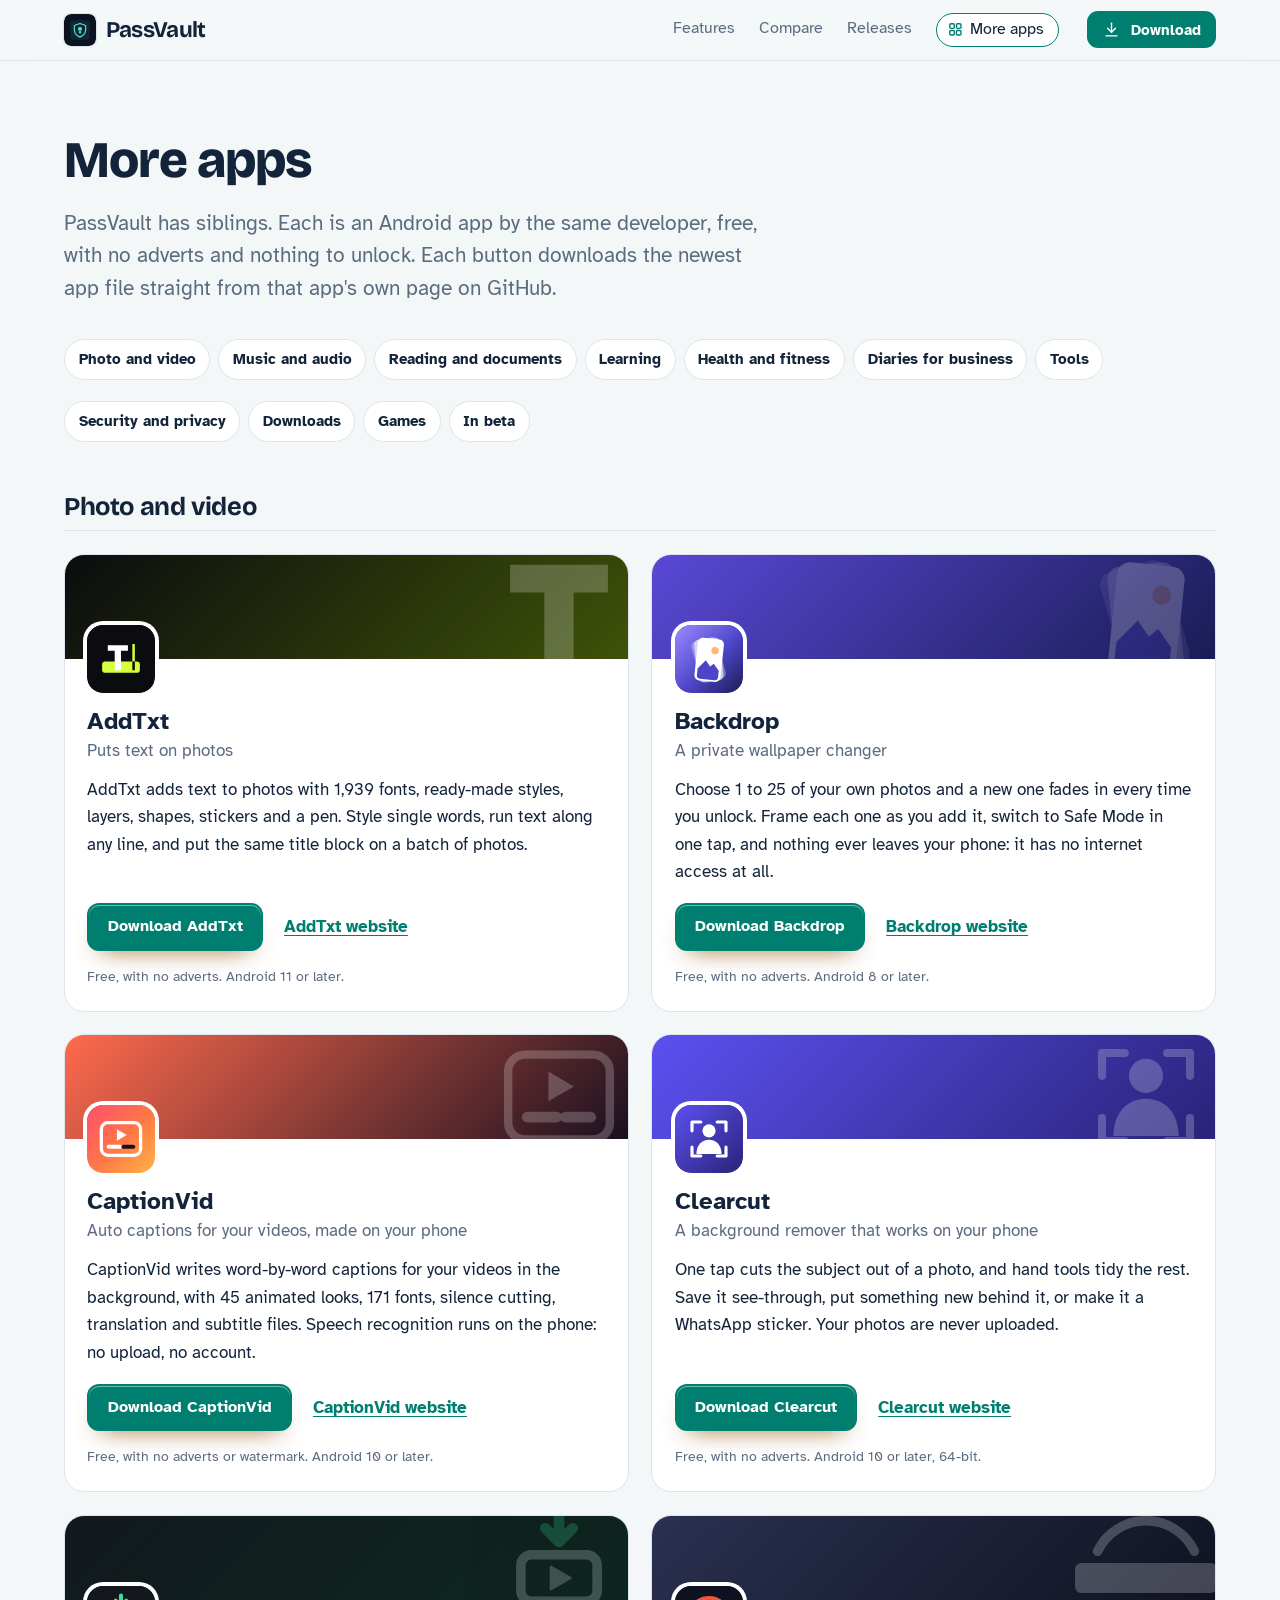
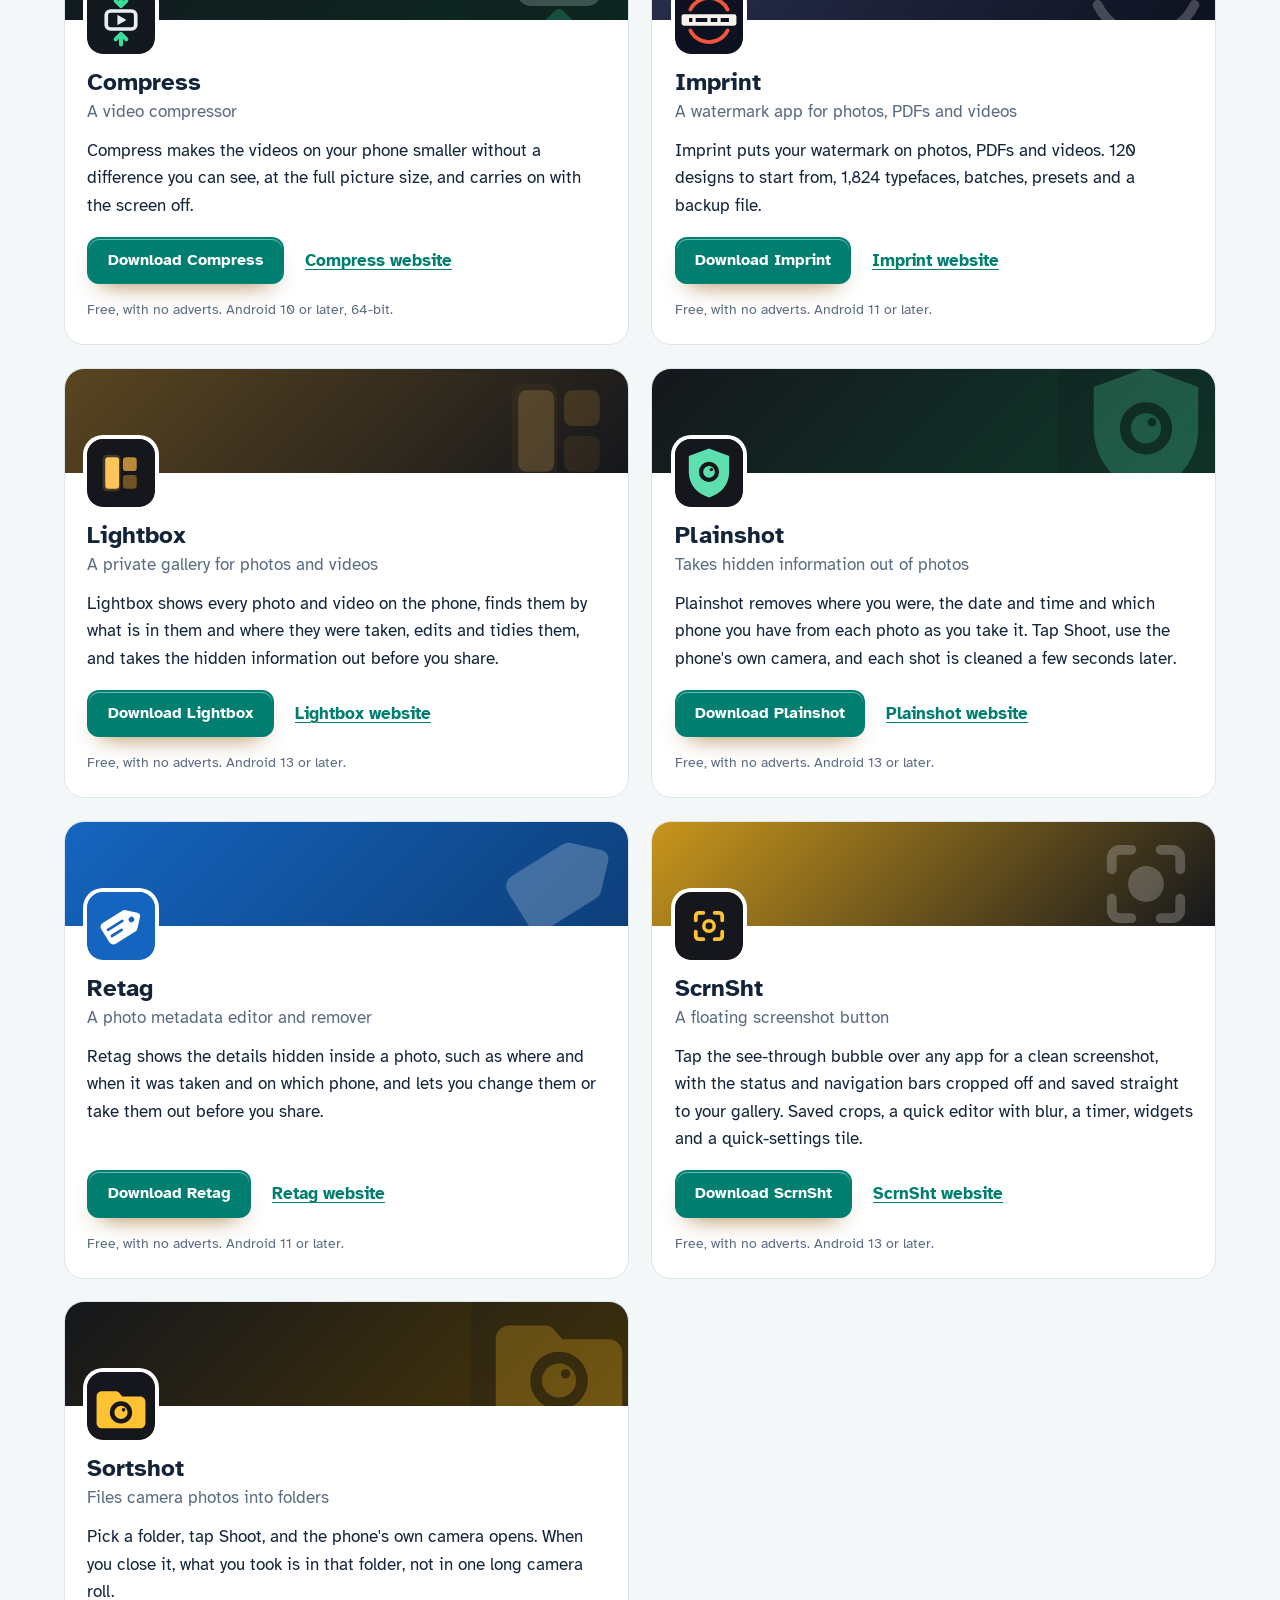
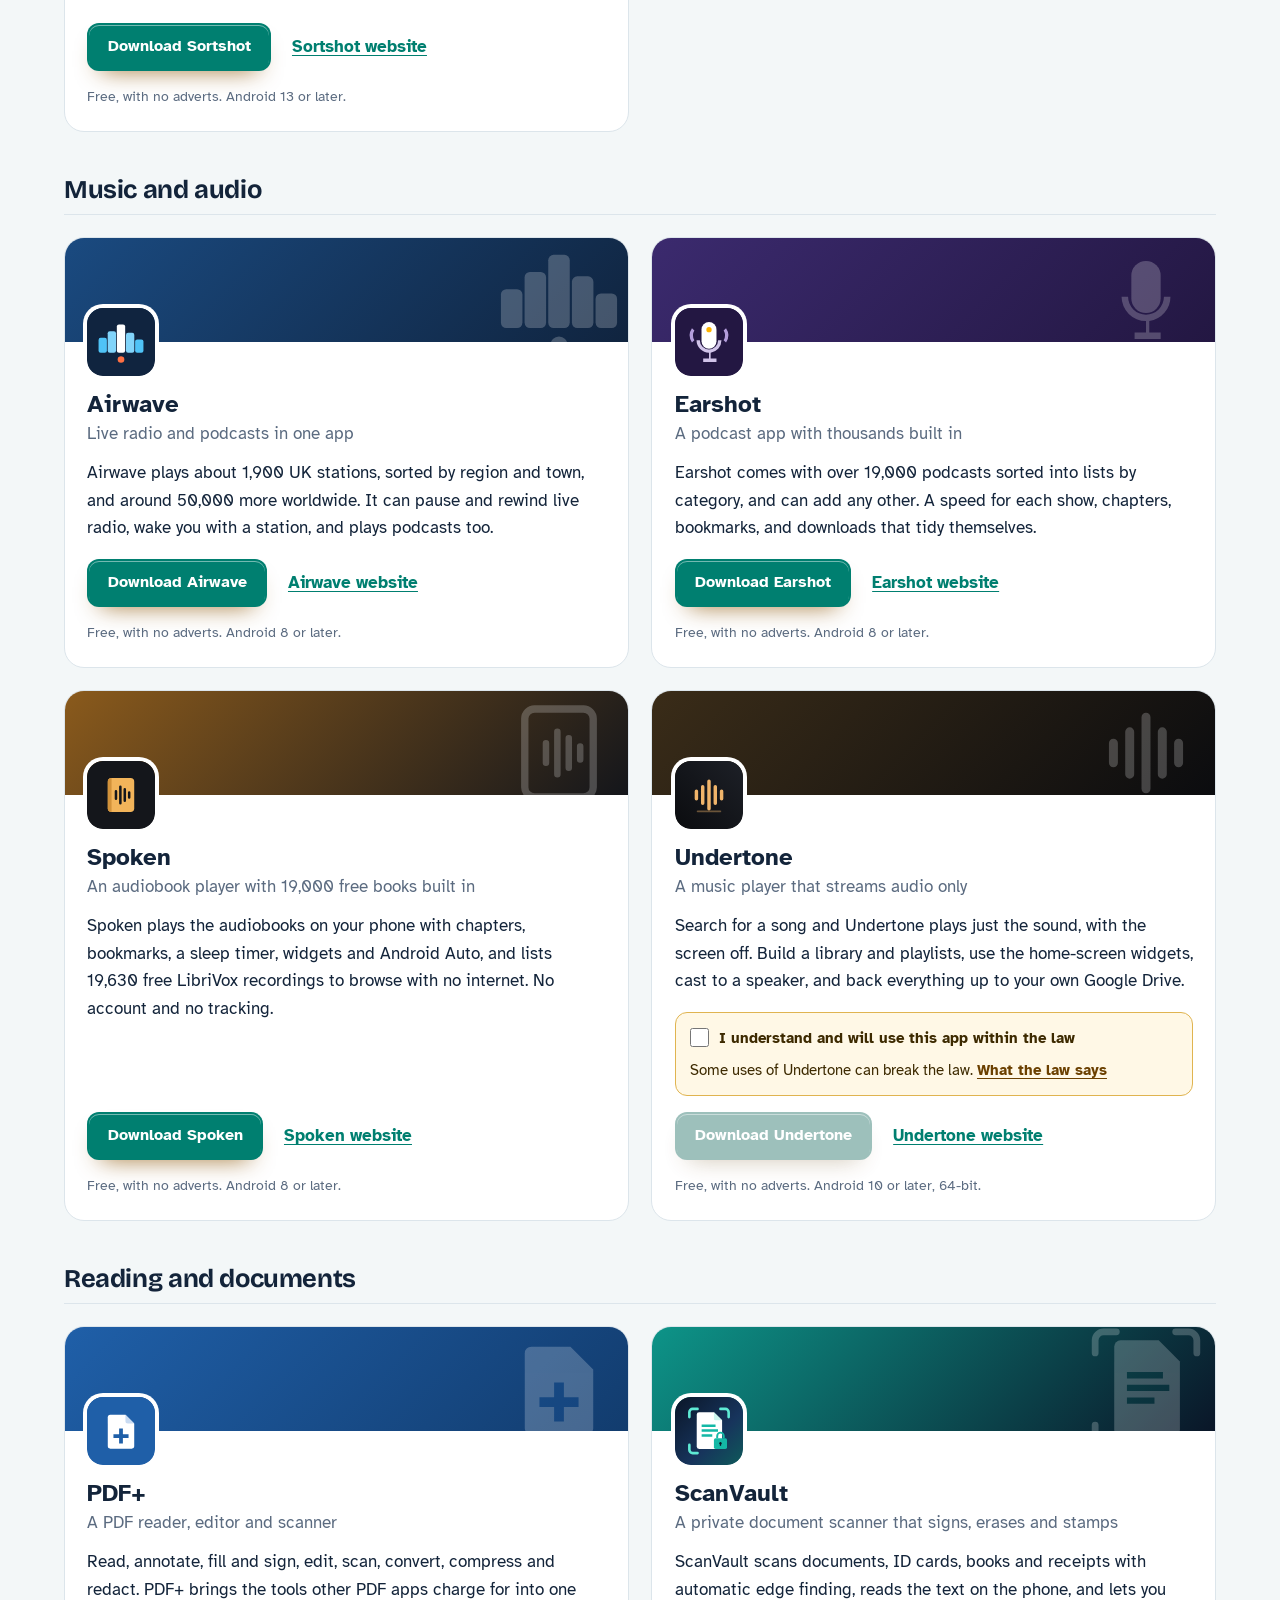
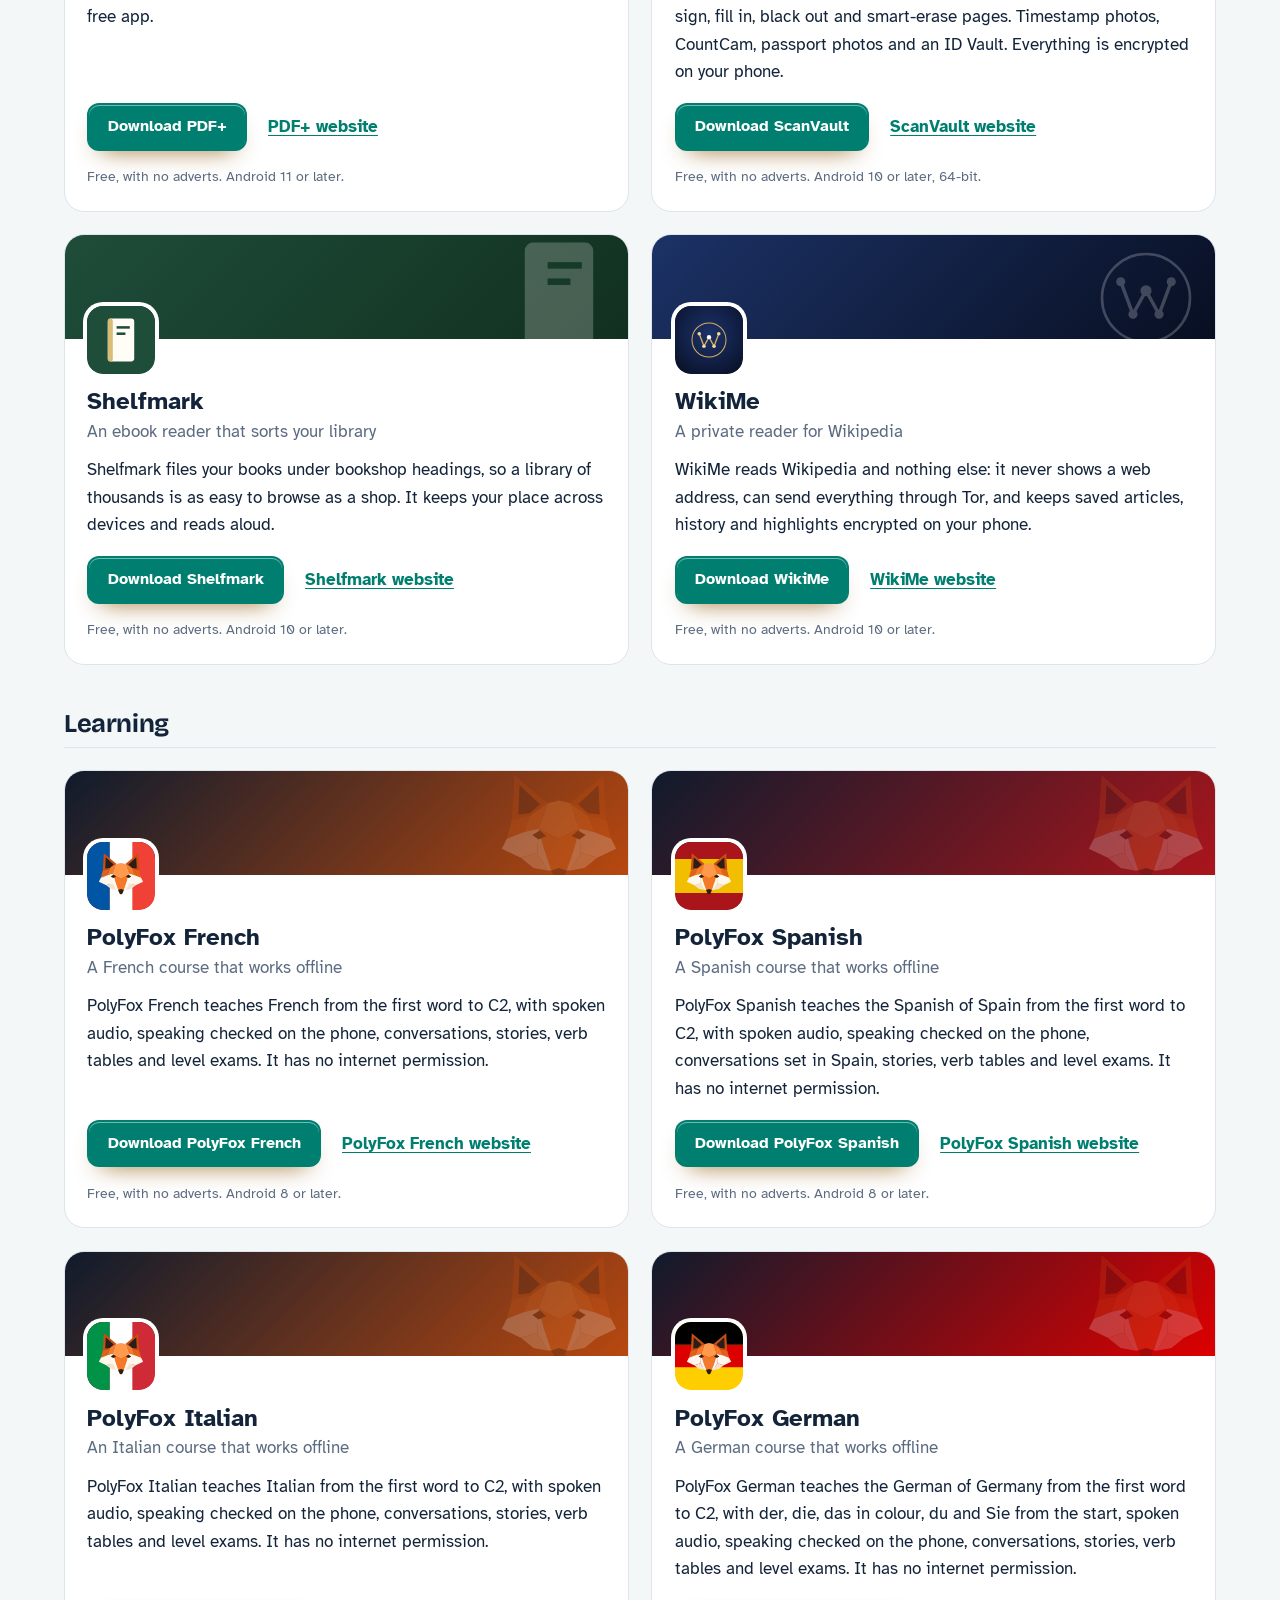
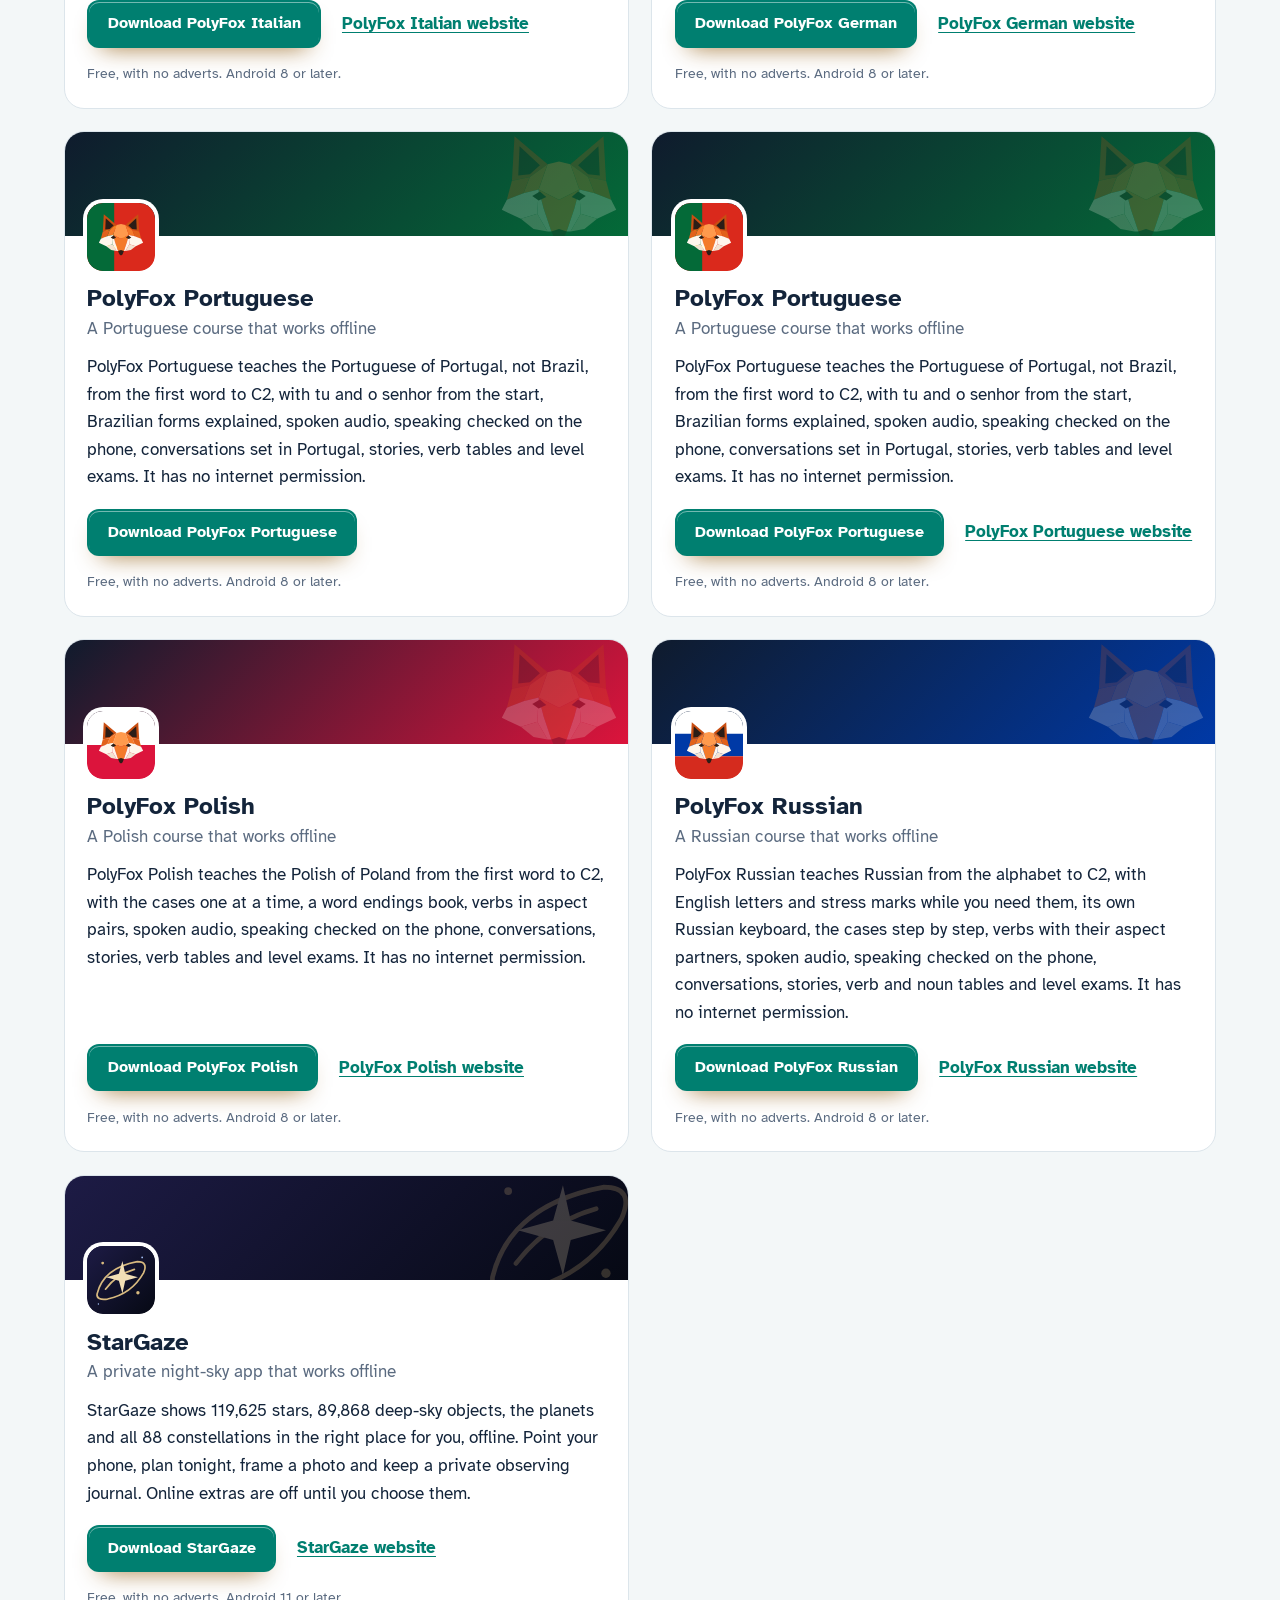
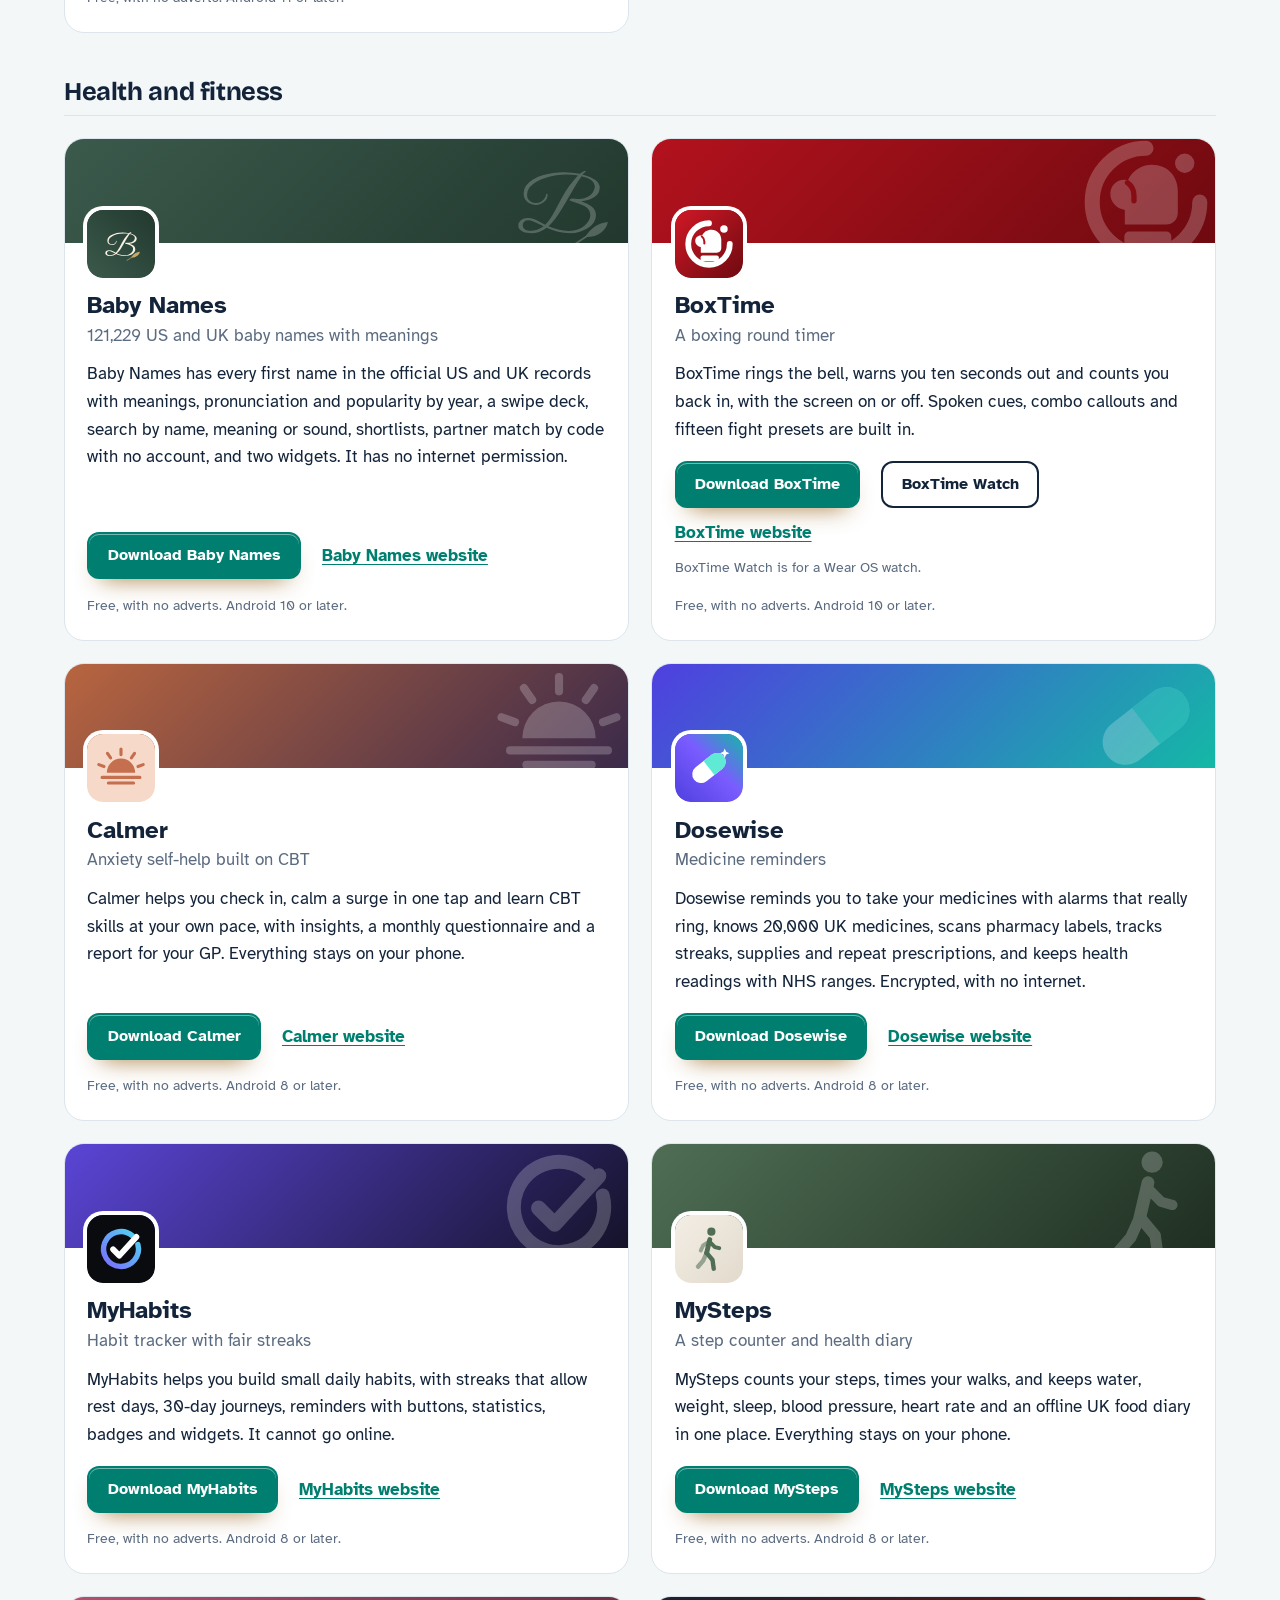
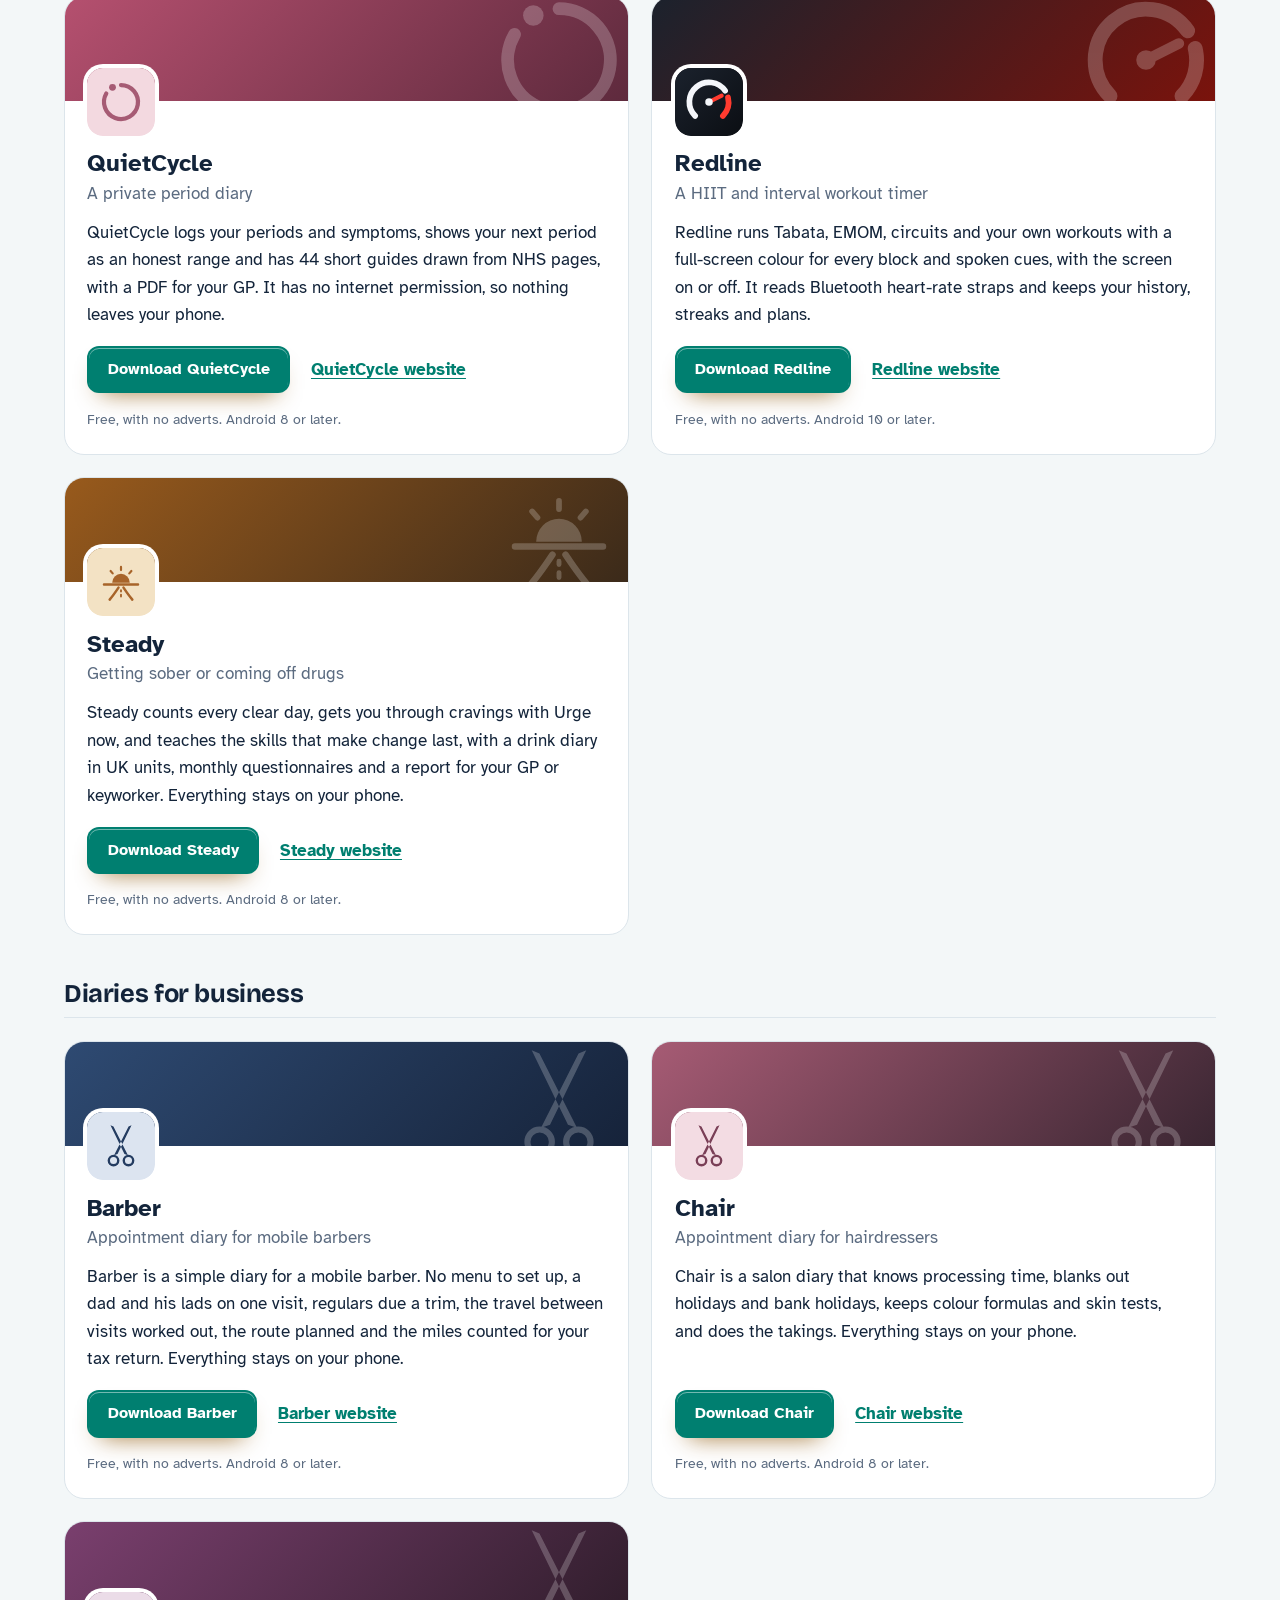
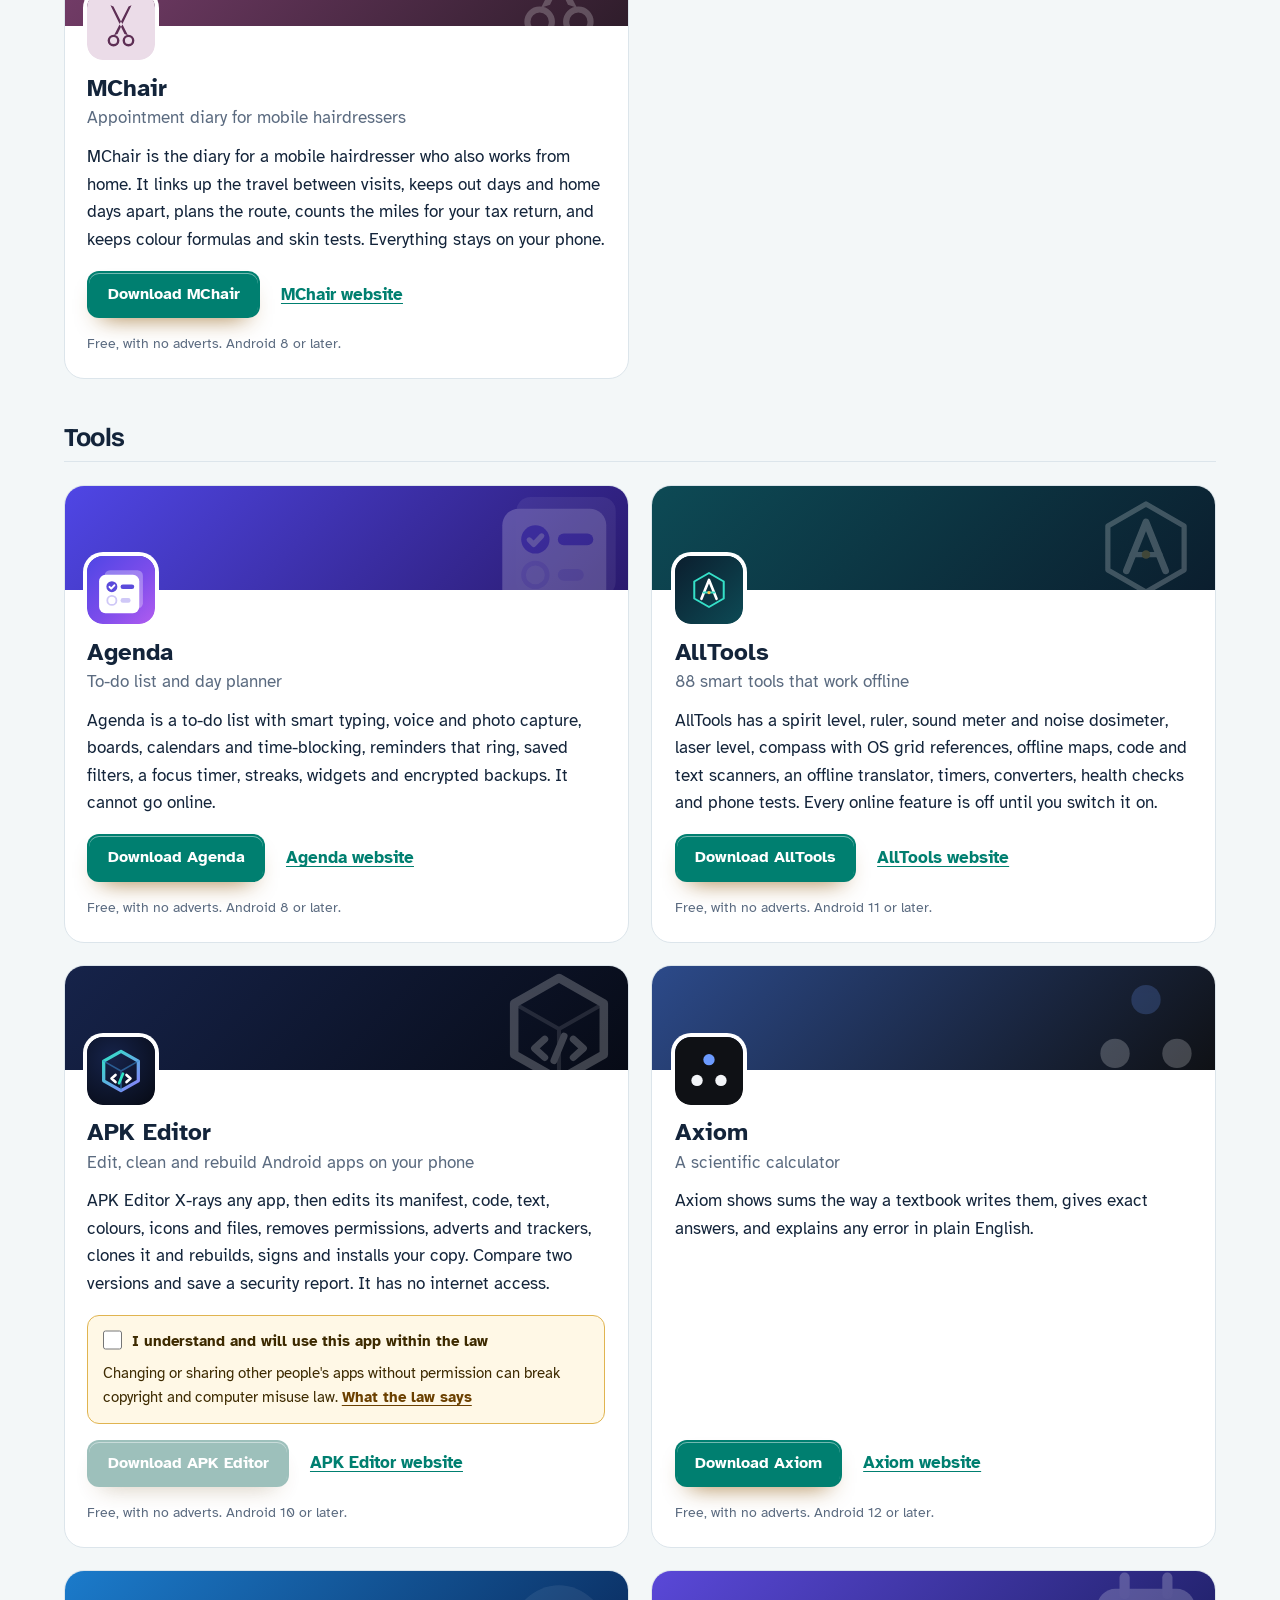
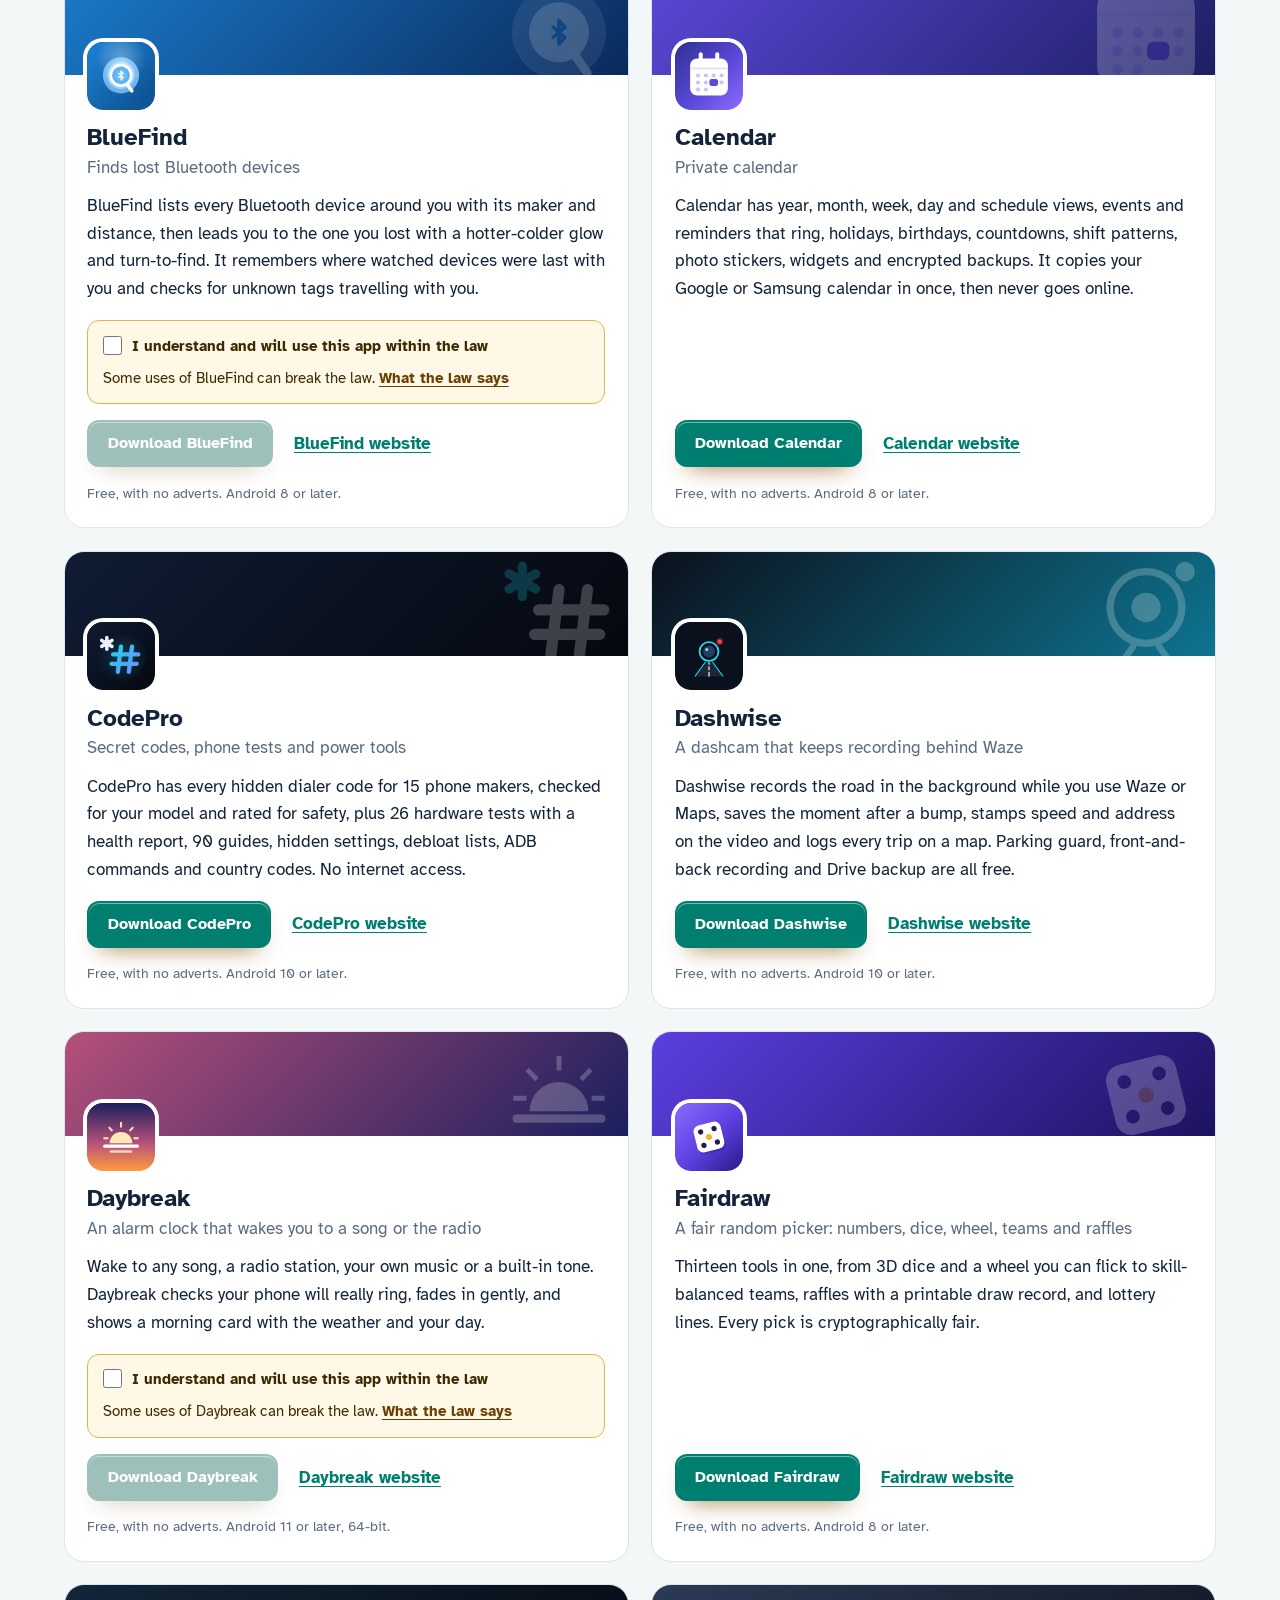
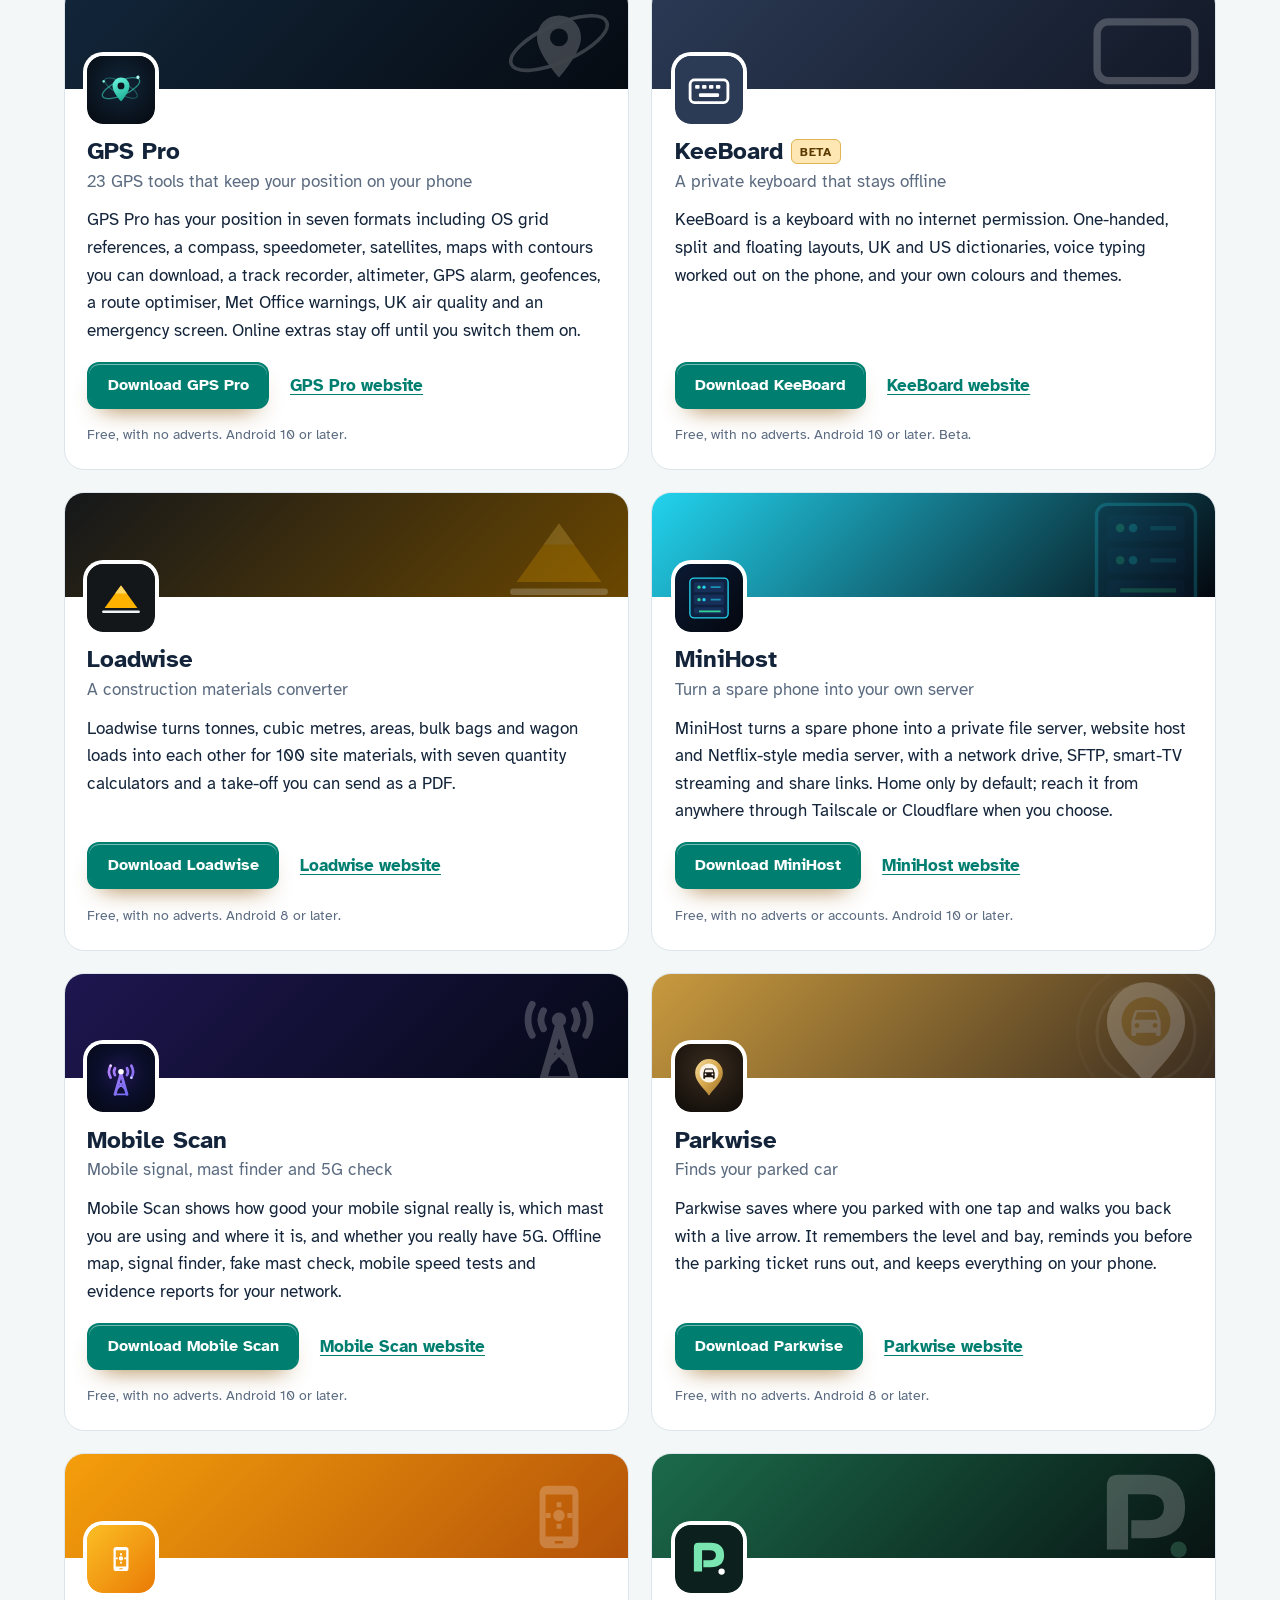
==== commit 76d101e2: "More apps: add Baby Names" ====
--- a/more-apps.html
+++ b/more-apps.html
@@ -4,7 +4,7 @@
 <meta charset="utf-8">
 <meta name="viewport" content="width=device-width, initial-scale=1">
 <title>More free Android apps from the maker of PassVault</title>
-<meta name="description" content="All 96 free Android apps from the maker of PassVault, in one list by category, each with its download and a link to its website.">
+<meta name="description" content="All 97 free Android apps from the maker of PassVault, in one list by category, each with its download and a link to its website.">
 <meta name="author" content="Jonathan Jackson">
 <link rel="canonical" href="https://customgpter.github.io/passvault/more-apps.html">
 <meta name="theme-color" content="#f3f7f8" media="(prefers-color-scheme: light)">
@@ -12,7 +12,7 @@
 <meta property="og:type" content="website">
 <meta property="og:site_name" content="PassVault">
 <meta property="og:title" content="More free Android apps from the maker of PassVault">
-<meta property="og:description" content="All 96 free Android apps from the maker of PassVault, in one list by category, each with its download and a link to its website.">
+<meta property="og:description" content="All 97 free Android apps from the maker of PassVault, in one list by category, each with its download and a link to its website.">
 <meta property="og:url" content="https://customgpter.github.io/passvault/more-apps.html">
 <meta property="og:image" content="https://customgpter.github.io/passvault/assets/og.png">
 <meta property="og:image:width" content="1200">
@@ -26,7 +26,7 @@
 <link rel="preload" href="./assets/fonts/atkinson-hyperlegible-latin-400-normal.woff2" as="font" type="font/woff2" crossorigin>
 <link rel="stylesheet" href="./assets/site.css?v=1">
 <link rel="stylesheet" href="./assets/house.css?v=1">
-<script type="application/ld+json">{"@context":"https://schema.org","@type":"ItemList","name":"Apps from the maker of PassVault","url":"https://customgpter.github.io/passvault/more-apps.html","itemListElement":[{"@type":"ListItem","position":1,"name":"AddTxt","url":"https://customgpter.github.io/addtxt/"},{"@type":"ListItem","position":2,"name":"Backdrop","url":"https://customgpter.github.io/backdrop/"},{"@type":"ListItem","position":3,"name":"CaptionVid","url":"https://customgpter.github.io/captionvid/"},{"@type":"ListItem","position":4,"name":"Clearcut","url":"https://customgpter.github.io/clearcut/"},{"@type":"ListItem","position":5,"name":"Compress","url":"https://customgpter.github.io/compress/"},{"@type":"ListItem","position":6,"name":"Imprint","url":"https://customgpter.github.io/imprint/"},{"@type":"ListItem","position":7,"name":"Lightbox","url":"https://customgpter.github.io/lightbox/"},{"@type":"ListItem","position":8,"name":"Plainshot","url":"https://customgpter.github.io/plainshot/"},{"@type":"ListItem","position":9,"name":"Retag","url":"https://customgpter.github.io/retag/"},{"@type":"ListItem","position":10,"name":"ScrnSht","url":"https://customgpter.github.io/scrnsht/"},{"@type":"ListItem","position":11,"name":"Sortshot","url":"https://customgpter.github.io/sortshot/"},{"@type":"ListItem","position":12,"name":"Airwave","url":"https://customgpter.github.io/airwave/"},{"@type":"ListItem","position":13,"name":"Earshot","url":"https://customgpter.github.io/earshot/"},{"@type":"ListItem","position":14,"name":"Spoken","url":"https://customgpter.github.io/spoken/"},{"@type":"ListItem","position":15,"name":"Undertone","url":"https://customgpter.github.io/undertone/"},{"@type":"ListItem","position":16,"name":"PDF+","url":"https://customgpter.github.io/pdfplus/"},{"@type":"ListItem","position":17,"name":"ScanVault","url":"https://customgpter.github.io/scanvault/"},{"@type":"ListItem","position":18,"name":"Shelfmark","url":"https://customgpter.github.io/shelfmark/"},{"@type":"ListItem","position":19,"name":"WikiMe","url":"https://customgpter.github.io/wikime/"},{"@type":"ListItem","position":20,"name":"PolyFox French","url":"https://customgpter.github.io/polyfox/"},{"@type":"ListItem","position":21,"name":"PolyFox German","url":"https://customgpter.github.io/polyfox-german/"},{"@type":"ListItem","position":22,"name":"PolyFox Portuguese","url":"https://customgpter.github.io/polyfox-portuguese/"},{"@type":"ListItem","position":23,"name":"PolyFox Polish","url":"https://customgpter.github.io/polyfox-polish/"},{"@type":"ListItem","position":24,"name":"PolyFox Russian","url":"https://customgpter.github.io/polyfox-russian/"},{"@type":"ListItem","position":25,"name":"StarGaze","url":"https://customgpter.github.io/stargaze/"},{"@type":"ListItem","position":26,"name":"BoxTime","url":"https://customgpter.github.io/boxtime/"},{"@type":"ListItem","position":27,"name":"Calmer","url":"https://customgpter.github.io/calmer/"},{"@type":"ListItem","position":28,"name":"Dosewise","url":"https://customgpter.github.io/dosewise/"},{"@type":"ListItem","position":29,"name":"MyHabits","url":"https://customgpter.github.io/myhabits/"},{"@type":"ListItem","position":30,"name":"MySteps","url":"https://customgpter.github.io/mysteps/"},{"@type":"ListItem","position":31,"name":"QuietCycle","url":"https://customgpter.github.io/quietcycle/"},{"@type":"ListItem","position":32,"name":"Redline","url":"https://customgpter.github.io/redline/"},{"@type":"ListItem","position":33,"name":"Steady","url":"https://customgpter.github.io/steady/"},{"@type":"ListItem","position":34,"name":"Barber","url":"https://customgpter.github.io/barber/"},{"@type":"ListItem","position":35,"name":"Chair","url":"https://customgpter.github.io/chair/"},{"@type":"ListItem","position":36,"name":"MChair","url":"https://customgpter.github.io/mchair/"},{"@type":"ListItem","position":37,"name":"Agenda","url":"https://customgpter.github.io/agenda/"},{"@type":"ListItem","position":38,"name":"AllTools","url":"https://customgpter.github.io/alltools/"},{"@type":"ListItem","position":39,"name":"APK Editor","url":"https://customgpter.github.io/apkeditor/"},{"@type":"ListItem","position":40,"name":"Axiom","url":"https://customgpter.github.io/axiom/"},{"@type":"ListItem","position":41,"name":"BlueFind","url":"https://customgpter.github.io/bluefind/"},{"@type":"ListItem","position":42,"name":"Calendar","url":"https://customgpter.github.io/calendar/"},{"@type":"ListItem","position":43,"name":"CodePro","url":"https://customgpter.github.io/codepro/"},{"@type":"ListItem","position":44,"name":"Dashwise","url":"https://customgpter.github.io/dashwise/"},{"@type":"ListItem","position":45,"name":"Daybreak","url":"https://customgpter.github.io/daybreak/"},{"@type":"ListItem","position":46,"name":"Fairdraw","url":"https://customgpter.github.io/fairdraw/"},{"@type":"ListItem","position":47,"name":"GPS Pro","url":"https://customgpter.github.io/gpspro/"},{"@type":"ListItem","position":48,"name":"KeeBoard","url":"https://customgpter.github.io/keeboard/"},{"@type":"ListItem","position":49,"name":"Loadwise","url":"https://customgpter.github.io/loadwise/"},{"@type":"ListItem","position":50,"name":"MiniHost","url":"https://customgpter.github.io/minihost/"},{"@type":"ListItem","position":51,"name":"Mobile Scan","url":"https://customgpter.github.io/mobilescan/"},{"@type":"ListItem","position":52,"name":"Parkwise","url":"https://customgpter.github.io/parkwise/"},{"@type":"ListItem","position":53,"name":"Pocketmind","url":"https://customgpter.github.io/pocketmind/"},{"@type":"ListItem","position":54,"name":"Refine","url":"https://customgpter.github.io/refine/"},{"@type":"ListItem","position":55,"name":"Shiftwise","url":"https://customgpter.github.io/shiftwise/"},{"@type":"ListItem","position":56,"name":"SimpleCalc","url":"https://customgpter.github.io/simplecalc/"},{"@type":"ListItem","position":57,"name":"Skyline","url":"https://customgpter.github.io/skyline/"},{"@type":"ListItem","position":58,"name":"Slipway","url":"https://customgpter.github.io/slipway/"},{"@type":"ListItem","position":59,"name":"Tagger","url":"https://customgpter.github.io/tagger/"},{"@type":"ListItem","position":60,"name":"TotalClean","url":"https://customgpter.github.io/totalclean/"},{"@type":"ListItem","position":61,"name":"TVLink","url":"https://customgpter.github.io/tvlink/"},{"@type":"ListItem","position":62,"name":"Unbox","url":"https://customgpter.github.io/unbox/"},{"@type":"ListItem","position":63,"name":"WhatsKeep","url":"https://customgpter.github.io/whatskeep/"},{"@type":"ListItem","position":64,"name":"WiFi Scan","url":"https://customgpter.github.io/wifiscan/"},{"@type":"ListItem","position":65,"name":"Auditly","url":"https://customgpter.github.io/auditly/"},{"@type":"ListItem","position":66,"name":"Backchannel","url":"https://customgpter.github.io/backchannel/"},{"@type":"ListItem","position":67,"name":"ENotes","url":"https://customgpter.github.io/enotes/"},{"@type":"ListItem","position":68,"name":"FindMe","url":"https://customgpter.github.io/findme/"},{"@type":"ListItem","position":69,"name":"iLock","url":"https://customgpter.github.io/ilock/"},{"@type":"ListItem","position":70,"name":"ImSafe","url":"https://customgpter.github.io/imsafe/"},{"@type":"ListItem","position":71,"name":"IShred","url":"https://customgpter.github.io/ishred/"},{"@type":"ListItem","position":72,"name":"LockBox","url":"https://customgpter.github.io/lockbox/"},{"@type":"ListItem","position":73,"name":"PassVault","url":"https://customgpter.github.io/passvault/"},{"@type":"ListItem","position":74,"name":"SpyFind","url":"https://customgpter.github.io/spyfind/"},{"@type":"ListItem","position":75,"name":"TextWipe","url":"https://customgpter.github.io/textwipe/"},{"@type":"ListItem","position":76,"name":"Tracewire","url":"https://customgpter.github.io/tracewire/"},{"@type":"ListItem","position":77,"name":"Vigil","url":"https://customgpter.github.io/vigil/"},{"@type":"ListItem","position":78,"name":"Grab","url":"https://customgpter.github.io/grab/"},{"@type":"ListItem","position":79,"name":"Swarm","url":"https://customgpter.github.io/swarm/"},{"@type":"ListItem","position":80,"name":"Plane Games","url":"https://customgpter.github.io/plane-games/"},{"@type":"ListItem","position":81,"name":"Ninefold","url":"https://customgpter.github.io/ninefold/"},{"@type":"ListItem","position":82,"name":"Cubewise","url":"https://customgpter.github.io/cubewise/"},{"@type":"ListItem","position":83,"name":"Tilewise","url":"https://customgpter.github.io/tilewise/"},{"@type":"ListItem","position":84,"name":"Letterwise","url":"https://customgpter.github.io/letterwise/"},{"@type":"ListItem","position":85,"name":"Kingside","url":"https://customgpter.github.io/kingside/"},{"@type":"ListItem","position":86,"name":"Deckhand","url":"https://customgpter.github.io/deckhand/"},{"@type":"ListItem","position":87,"name":"SNESForge","url":"https://customgpter.github.io/snesforge/"},{"@type":"ListItem","position":88,"name":"Fame Boy","url":"https://customgpter.github.io/fameboy/"},{"@type":"ListItem","position":89,"name":"PSPPro","url":"https://customgpter.github.io/psppro/"},{"@type":"ListItem","position":90,"name":"MegaGen","url":"https://customgpter.github.io/megagen/"},{"@type":"ListItem","position":91,"name":"QVR","url":"https://customgpter.github.io/qvr/"},{"@type":"ListItem","position":92,"name":"QVR Watch","url":"https://customgpter.github.io/qvr-watch/"},{"@type":"ListItem","position":93,"name":"QVRLite","url":"https://customgpter.github.io/qvrlite/"},{"@type":"ListItem","position":94,"name":"Onionz","url":"https://customgpter.github.io/onionz/"},{"@type":"ListItem","position":95,"name":"OnionzWeb","url":"https://customgpter.github.io/onionzweb/"}]}</script>
+<script type="application/ld+json">{"@context":"https://schema.org","@type":"ItemList","name":"Apps from the maker of PassVault","url":"https://customgpter.github.io/passvault/more-apps.html","itemListElement":[{"@type":"ListItem","position":1,"name":"AddTxt","url":"https://customgpter.github.io/addtxt/"},{"@type":"ListItem","position":2,"name":"Backdrop","url":"https://customgpter.github.io/backdrop/"},{"@type":"ListItem","position":3,"name":"CaptionVid","url":"https://customgpter.github.io/captionvid/"},{"@type":"ListItem","position":4,"name":"Clearcut","url":"https://customgpter.github.io/clearcut/"},{"@type":"ListItem","position":5,"name":"Compress","url":"https://customgpter.github.io/compress/"},{"@type":"ListItem","position":6,"name":"Imprint","url":"https://customgpter.github.io/imprint/"},{"@type":"ListItem","position":7,"name":"Lightbox","url":"https://customgpter.github.io/lightbox/"},{"@type":"ListItem","position":8,"name":"Plainshot","url":"https://customgpter.github.io/plainshot/"},{"@type":"ListItem","position":9,"name":"Retag","url":"https://customgpter.github.io/retag/"},{"@type":"ListItem","position":10,"name":"ScrnSht","url":"https://customgpter.github.io/scrnsht/"},{"@type":"ListItem","position":11,"name":"Sortshot","url":"https://customgpter.github.io/sortshot/"},{"@type":"ListItem","position":12,"name":"Airwave","url":"https://customgpter.github.io/airwave/"},{"@type":"ListItem","position":13,"name":"Earshot","url":"https://customgpter.github.io/earshot/"},{"@type":"ListItem","position":14,"name":"Spoken","url":"https://customgpter.github.io/spoken/"},{"@type":"ListItem","position":15,"name":"Undertone","url":"https://customgpter.github.io/undertone/"},{"@type":"ListItem","position":16,"name":"PDF+","url":"https://customgpter.github.io/pdfplus/"},{"@type":"ListItem","position":17,"name":"ScanVault","url":"https://customgpter.github.io/scanvault/"},{"@type":"ListItem","position":18,"name":"Shelfmark","url":"https://customgpter.github.io/shelfmark/"},{"@type":"ListItem","position":19,"name":"WikiMe","url":"https://customgpter.github.io/wikime/"},{"@type":"ListItem","position":20,"name":"PolyFox French","url":"https://customgpter.github.io/polyfox/"},{"@type":"ListItem","position":21,"name":"PolyFox German","url":"https://customgpter.github.io/polyfox-german/"},{"@type":"ListItem","position":22,"name":"PolyFox Portuguese","url":"https://customgpter.github.io/polyfox-portuguese/"},{"@type":"ListItem","position":23,"name":"PolyFox Polish","url":"https://customgpter.github.io/polyfox-polish/"},{"@type":"ListItem","position":24,"name":"PolyFox Russian","url":"https://customgpter.github.io/polyfox-russian/"},{"@type":"ListItem","position":25,"name":"StarGaze","url":"https://customgpter.github.io/stargaze/"},{"@type":"ListItem","position":26,"name":"Baby Names","url":"https://customgpter.github.io/babynames/"},{"@type":"ListItem","position":27,"name":"BoxTime","url":"https://customgpter.github.io/boxtime/"},{"@type":"ListItem","position":28,"name":"Calmer","url":"https://customgpter.github.io/calmer/"},{"@type":"ListItem","position":29,"name":"Dosewise","url":"https://customgpter.github.io/dosewise/"},{"@type":"ListItem","position":30,"name":"MyHabits","url":"https://customgpter.github.io/myhabits/"},{"@type":"ListItem","position":31,"name":"MySteps","url":"https://customgpter.github.io/mysteps/"},{"@type":"ListItem","position":32,"name":"QuietCycle","url":"https://customgpter.github.io/quietcycle/"},{"@type":"ListItem","position":33,"name":"Redline","url":"https://customgpter.github.io/redline/"},{"@type":"ListItem","position":34,"name":"Steady","url":"https://customgpter.github.io/steady/"},{"@type":"ListItem","position":35,"name":"Barber","url":"https://customgpter.github.io/barber/"},{"@type":"ListItem","position":36,"name":"Chair","url":"https://customgpter.github.io/chair/"},{"@type":"ListItem","position":37,"name":"MChair","url":"https://customgpter.github.io/mchair/"},{"@type":"ListItem","position":38,"name":"Agenda","url":"https://customgpter.github.io/agenda/"},{"@type":"ListItem","position":39,"name":"AllTools","url":"https://customgpter.github.io/alltools/"},{"@type":"ListItem","position":40,"name":"APK Editor","url":"https://customgpter.github.io/apkeditor/"},{"@type":"ListItem","position":41,"name":"Axiom","url":"https://customgpter.github.io/axiom/"},{"@type":"ListItem","position":42,"name":"BlueFind","url":"https://customgpter.github.io/bluefind/"},{"@type":"ListItem","position":43,"name":"Calendar","url":"https://customgpter.github.io/calendar/"},{"@type":"ListItem","position":44,"name":"CodePro","url":"https://customgpter.github.io/codepro/"},{"@type":"ListItem","position":45,"name":"Dashwise","url":"https://customgpter.github.io/dashwise/"},{"@type":"ListItem","position":46,"name":"Daybreak","url":"https://customgpter.github.io/daybreak/"},{"@type":"ListItem","position":47,"name":"Fairdraw","url":"https://customgpter.github.io/fairdraw/"},{"@type":"ListItem","position":48,"name":"GPS Pro","url":"https://customgpter.github.io/gpspro/"},{"@type":"ListItem","position":49,"name":"KeeBoard","url":"https://customgpter.github.io/keeboard/"},{"@type":"ListItem","position":50,"name":"Loadwise","url":"https://customgpter.github.io/loadwise/"},{"@type":"ListItem","position":51,"name":"MiniHost","url":"https://customgpter.github.io/minihost/"},{"@type":"ListItem","position":52,"name":"Mobile Scan","url":"https://customgpter.github.io/mobilescan/"},{"@type":"ListItem","position":53,"name":"Parkwise","url":"https://customgpter.github.io/parkwise/"},{"@type":"ListItem","position":54,"name":"Pocketmind","url":"https://customgpter.github.io/pocketmind/"},{"@type":"ListItem","position":55,"name":"Refine","url":"https://customgpter.github.io/refine/"},{"@type":"ListItem","position":56,"name":"Shiftwise","url":"https://customgpter.github.io/shiftwise/"},{"@type":"ListItem","position":57,"name":"SimpleCalc","url":"https://customgpter.github.io/simplecalc/"},{"@type":"ListItem","position":58,"name":"Skyline","url":"https://customgpter.github.io/skyline/"},{"@type":"ListItem","position":59,"name":"Slipway","url":"https://customgpter.github.io/slipway/"},{"@type":"ListItem","position":60,"name":"Tagger","url":"https://customgpter.github.io/tagger/"},{"@type":"ListItem","position":61,"name":"TotalClean","url":"https://customgpter.github.io/totalclean/"},{"@type":"ListItem","position":62,"name":"TVLink","url":"https://customgpter.github.io/tvlink/"},{"@type":"ListItem","position":63,"name":"Unbox","url":"https://customgpter.github.io/unbox/"},{"@type":"ListItem","position":64,"name":"WhatsKeep","url":"https://customgpter.github.io/whatskeep/"},{"@type":"ListItem","position":65,"name":"WiFi Scan","url":"https://customgpter.github.io/wifiscan/"},{"@type":"ListItem","position":66,"name":"Auditly","url":"https://customgpter.github.io/auditly/"},{"@type":"ListItem","position":67,"name":"Backchannel","url":"https://customgpter.github.io/backchannel/"},{"@type":"ListItem","position":68,"name":"ENotes","url":"https://customgpter.github.io/enotes/"},{"@type":"ListItem","position":69,"name":"FindMe","url":"https://customgpter.github.io/findme/"},{"@type":"ListItem","position":70,"name":"iLock","url":"https://customgpter.github.io/ilock/"},{"@type":"ListItem","position":71,"name":"ImSafe","url":"https://customgpter.github.io/imsafe/"},{"@type":"ListItem","position":72,"name":"IShred","url":"https://customgpter.github.io/ishred/"},{"@type":"ListItem","position":73,"name":"LockBox","url":"https://customgpter.github.io/lockbox/"},{"@type":"ListItem","position":74,"name":"PassVault","url":"https://customgpter.github.io/passvault/"},{"@type":"ListItem","position":75,"name":"SpyFind","url":"https://customgpter.github.io/spyfind/"},{"@type":"ListItem","position":76,"name":"TextWipe","url":"https://customgpter.github.io/textwipe/"},{"@type":"ListItem","position":77,"name":"Tracewire","url":"https://customgpter.github.io/tracewire/"},{"@type":"ListItem","position":78,"name":"Vigil","url":"https://customgpter.github.io/vigil/"},{"@type":"ListItem","position":79,"name":"Grab","url":"https://customgpter.github.io/grab/"},{"@type":"ListItem","position":80,"name":"Swarm","url":"https://customgpter.github.io/swarm/"},{"@type":"ListItem","position":81,"name":"Plane Games","url":"https://customgpter.github.io/plane-games/"},{"@type":"ListItem","position":82,"name":"Ninefold","url":"https://customgpter.github.io/ninefold/"},{"@type":"ListItem","position":83,"name":"Cubewise","url":"https://customgpter.github.io/cubewise/"},{"@type":"ListItem","position":84,"name":"Tilewise","url":"https://customgpter.github.io/tilewise/"},{"@type":"ListItem","position":85,"name":"Letterwise","url":"https://customgpter.github.io/letterwise/"},{"@type":"ListItem","position":86,"name":"Kingside","url":"https://customgpter.github.io/kingside/"},{"@type":"ListItem","position":87,"name":"Deckhand","url":"https://customgpter.github.io/deckhand/"},{"@type":"ListItem","position":88,"name":"SNESForge","url":"https://customgpter.github.io/snesforge/"},{"@type":"ListItem","position":89,"name":"Fame Boy","url":"https://customgpter.github.io/fameboy/"},{"@type":"ListItem","position":90,"name":"PSPPro","url":"https://customgpter.github.io/psppro/"},{"@type":"ListItem","position":91,"name":"MegaGen","url":"https://customgpter.github.io/megagen/"},{"@type":"ListItem","position":92,"name":"QVR","url":"https://customgpter.github.io/qvr/"},{"@type":"ListItem","position":93,"name":"QVR Watch","url":"https://customgpter.github.io/qvr-watch/"},{"@type":"ListItem","position":94,"name":"QVRLite","url":"https://customgpter.github.io/qvrlite/"},{"@type":"ListItem","position":95,"name":"Onionz","url":"https://customgpter.github.io/onionz/"},{"@type":"ListItem","position":96,"name":"OnionzWeb","url":"https://customgpter.github.io/onionzweb/"}]}</script>
 <link rel="stylesheet" href="./assets/apps-list.css?v=1">
 <script src="./assets/apps-list.js?v=1" defer></script>
 </head>
@@ -72,7 +72,7 @@
 <li class="mapp" style="--b:#0f1b2d;--b2:#b8480f"><div class="mapp-cover" aria-hidden="true"><svg viewBox="0 0 108 108"><polygon fill="#C94E12" points="26.7,17.9 47.0,35.1 36.1,42.9 25.1,45.2"/><polygon fill="#C94E12" points="82.9,45.2 71.9,42.9 61.0,35.1 81.3,17.9"/><polygon fill="#2B1D17" points="29.8,24.1 42.3,35.8 36.1,41.3 29.0,42.1"/><polygon fill="#2B1D17" points="79.0,42.1 71.9,41.3 65.7,35.8 78.2,24.1"/><polygon fill="#FF9A4D" points="54.0,33.5 47.0,35.1 41.5,50.7 54.0,56.9"/><polygon fill="#FF9A4D" points="54.0,56.9 66.5,50.7 61.0,35.1 54.0,33.5"/><polygon fill="#F47A2A" points="47.0,35.1 36.1,42.9 32.2,53.0 41.5,50.7"/><polygon fill="#F47A2A" points="66.5,50.7 75.8,53.0 71.9,42.9 61.0,35.1"/><polygon fill="#E2611A" points="36.1,42.9 25.1,45.2 22.0,56.9 32.2,53.0"/><polygon fill="#E2611A" points="75.8,53.0 86.0,56.9 82.9,45.2 71.9,42.9"/><polygon fill="#FFF6EC" points="32.2,53.0 22.0,56.9 18.9,63.1 30.6,68.6 40.7,65.5 41.5,50.7"/><polygon fill="#FFF6EC" points="66.5,50.7 67.3,65.5 77.4,68.6 89.1,63.1 86.0,56.9 75.8,53.0"/><polygon fill="#F3E3D2" points="30.6,68.6 40.7,65.5 47.0,76.4 38.4,74.8"/><polygon fill="#F3E3D2" points="69.6,74.8 61.0,76.4 67.3,65.5 77.4,68.6"/><polygon fill="#F47A2A" points="41.5,50.7 54.0,56.9 54.0,78.0 49.3,76.4 44.6,62.4"/><polygon fill="#F47A2A" points="63.4,62.4 58.7,76.4 54.0,78.0 54.0,56.9 66.5,50.7"/><polygon fill="#FFF6EC" points="41.5,50.7 44.6,62.4 49.3,76.4 47.0,76.4 40.7,65.5"/><polygon fill="#FFF6EC" points="67.3,65.5 61.0,76.4 58.7,76.4 63.4,62.4 66.5,50.7"/><polygon fill="#2B1D17" points="49.3,76.4 54.0,74.8 58.7,76.4 56.3,81.9 54.0,83.4 51.7,81.9"/><polygon fill="#2B1D17" points="37.6,54.6 42.3,51.8 46.2,55.3 41.5,57.3"/><polygon fill="#2B1D17" points="66.5,57.3 61.8,55.3 65.7,51.8 70.4,54.6"/></svg></div><div class="mapp-body"><svg class="mapp-icon" viewBox="0 0 108 108" aria-hidden="true"><rect width="108" height="108" rx="24" fill="#CE2B37"/><path fill="#FFFFFF" d="M36 0H72V108H36Z"/><path fill="#009246" d="M24 0H36V108H24A24 24 0 0 1 0 84V24A24 24 0 0 1 24 0Z"/><polygon fill="#C94E12" points="26.7,17.9 47.0,35.1 36.1,42.9 25.1,45.2"/><polygon fill="#C94E12" points="82.9,45.2 71.9,42.9 61.0,35.1 81.3,17.9"/><polygon fill="#2B1D17" points="29.8,24.1 42.3,35.8 36.1,41.3 29.0,42.1"/><polygon fill="#2B1D17" points="79.0,42.1 71.9,41.3 65.7,35.8 78.2,24.1"/><polygon fill="#FF9A4D" points="54.0,33.5 47.0,35.1 41.5,50.7 54.0,56.9"/><polygon fill="#FF9A4D" points="54.0,56.9 66.5,50.7 61.0,35.1 54.0,33.5"/><polygon fill="#F47A2A" points="47.0,35.1 36.1,42.9 32.2,53.0 41.5,50.7"/><polygon fill="#F47A2A" points="66.5,50.7 75.8,53.0 71.9,42.9 61.0,35.1"/><polygon fill="#E2611A" points="36.1,42.9 25.1,45.2 22.0,56.9 32.2,53.0"/><polygon fill="#E2611A" points="75.8,53.0 86.0,56.9 82.9,45.2 71.9,42.9"/><polygon fill="#FFF6EC" points="32.2,53.0 22.0,56.9 18.9,63.1 30.6,68.6 40.7,65.5 41.5,50.7"/><polygon fill="#FFF6EC" points="66.5,50.7 67.3,65.5 77.4,68.6 89.1,63.1 86.0,56.9 75.8,53.0"/><polygon fill="#F3E3D2" points="30.6,68.6 40.7,65.5 47.0,76.4 38.4,74.8"/><polygon fill="#F3E3D2" points="69.6,74.8 61.0,76.4 67.3,65.5 77.4,68.6"/><polygon fill="#F47A2A" points="41.5,50.7 54.0,56.9 54.0,78.0 49.3,76.4 44.6,62.4"/><polygon fill="#F47A2A" points="63.4,62.4 58.7,76.4 54.0,78.0 54.0,56.9 66.5,50.7"/><polygon fill="#FFF6EC" points="41.5,50.7 44.6,62.4 49.3,76.4 47.0,76.4 40.7,65.5"/><polygon fill="#FFF6EC" points="67.3,65.5 61.0,76.4 58.7,76.4 63.4,62.4 66.5,50.7"/><polygon fill="#2B1D17" points="49.3,76.4 54.0,74.8 58.7,76.4 56.3,81.9 54.0,83.4 51.7,81.9"/><polygon fill="#2B1D17" points="37.6,54.6 42.3,51.8 46.2,55.3 41.5,57.3"/><polygon fill="#2B1D17" points="66.5,57.3 61.8,55.3 65.7,51.8 70.4,54.6"/></svg><h3>PolyFox Italian</h3><p class="mapp-kind">An Italian course that works offline</p><p class="mapp-say">PolyFox Italian teaches Italian from the first word to C2, with spoken audio, speaking checked on the phone, conversations, stories, verb tables and level exams. It has no internet permission.</p><p class="mapp-go"><a class="button" href="https://github.com/CustomGPTer/polyfox-italian/releases/latest/download/PolyFox-Italian.apk">Download PolyFox Italian</a><a class="mapp-site" href="https://customgpter.github.io/polyfox-italian/">PolyFox Italian website</a></p><p class="mapp-needs">Free, with no adverts. Android 8 or later.</p></div></li>
 <li class="mapp" style="--b:#0f1b2d;--b2:#dd0000"><div class="mapp-cover" aria-hidden="true"><svg viewBox="0 0 108 108"><polygon fill="#C94E12" points="26.7,17.9 47.0,35.1 36.1,42.9 25.1,45.2"/><polygon fill="#C94E12" points="82.9,45.2 71.9,42.9 61.0,35.1 81.3,17.9"/><polygon fill="#2B1D17" points="29.8,24.1 42.3,35.8 36.1,41.3 29.0,42.1"/><polygon fill="#2B1D17" points="79.0,42.1 71.9,41.3 65.7,35.8 78.2,24.1"/><polygon fill="#FF9A4D" points="54.0,33.5 47.0,35.1 41.5,50.7 54.0,56.9"/><polygon fill="#FF9A4D" points="54.0,56.9 66.5,50.7 61.0,35.1 54.0,33.5"/><polygon fill="#F47A2A" points="47.0,35.1 36.1,42.9 32.2,53.0 41.5,50.7"/><polygon fill="#F47A2A" points="66.5,50.7 75.8,53.0 71.9,42.9 61.0,35.1"/><polygon fill="#E2611A" points="36.1,42.9 25.1,45.2 22.0,56.9 32.2,53.0"/><polygon fill="#E2611A" points="75.8,53.0 86.0,56.9 82.9,45.2 71.9,42.9"/><polygon fill="#FFF6EC" points="32.2,53.0 22.0,56.9 18.9,63.1 30.6,68.6 40.7,65.5 41.5,50.7"/><polygon fill="#FFF6EC" points="66.5,50.7 67.3,65.5 77.4,68.6 89.1,63.1 86.0,56.9 75.8,53.0"/><polygon fill="#F3E3D2" points="30.6,68.6 40.7,65.5 47.0,76.4 38.4,74.8"/><polygon fill="#F3E3D2" points="69.6,74.8 61.0,76.4 67.3,65.5 77.4,68.6"/><polygon fill="#F47A2A" points="41.5,50.7 54.0,56.9 54.0,78.0 49.3,76.4 44.6,62.4"/><polygon fill="#F47A2A" points="63.4,62.4 58.7,76.4 54.0,78.0 54.0,56.9 66.5,50.7"/><polygon fill="#FFF6EC" points="41.5,50.7 44.6,62.4 49.3,76.4 47.0,76.4 40.7,65.5"/><polygon fill="#FFF6EC" points="67.3,65.5 61.0,76.4 58.7,76.4 63.4,62.4 66.5,50.7"/><polygon fill="#2B1D17" points="49.3,76.4 54.0,74.8 58.7,76.4 56.3,81.9 54.0,83.4 51.7,81.9"/><polygon fill="#2B1D17" points="37.6,54.6 42.3,51.8 46.2,55.3 41.5,57.3"/><polygon fill="#2B1D17" points="66.5,57.3 61.8,55.3 65.7,51.8 70.4,54.6"/></svg></div><div class="mapp-body"><svg class="mapp-icon" viewBox="0 0 108 108" aria-hidden="true"><rect width="108" height="108" rx="24" fill="#FFCE00"/><path fill="#DD0000" d="M0 36H108V72H0Z"/><path fill="#000000" d="M24 0H84A24 24 0 0 1 108 24V36H0V24A24 24 0 0 1 24 0Z"/><polygon fill="#C94E12" points="26.7,17.9 47.0,35.1 36.1,42.9 25.1,45.2"/><polygon fill="#C94E12" points="82.9,45.2 71.9,42.9 61.0,35.1 81.3,17.9"/><polygon fill="#2B1D17" points="29.8,24.1 42.3,35.8 36.1,41.3 29.0,42.1"/><polygon fill="#2B1D17" points="79.0,42.1 71.9,41.3 65.7,35.8 78.2,24.1"/><polygon fill="#FF9A4D" points="54.0,33.5 47.0,35.1 41.5,50.7 54.0,56.9"/><polygon fill="#FF9A4D" points="54.0,56.9 66.5,50.7 61.0,35.1 54.0,33.5"/><polygon fill="#F47A2A" points="47.0,35.1 36.1,42.9 32.2,53.0 41.5,50.7"/><polygon fill="#F47A2A" points="66.5,50.7 75.8,53.0 71.9,42.9 61.0,35.1"/><polygon fill="#E2611A" points="36.1,42.9 25.1,45.2 22.0,56.9 32.2,53.0"/><polygon fill="#E2611A" points="75.8,53.0 86.0,56.9 82.9,45.2 71.9,42.9"/><polygon fill="#FFF6EC" points="32.2,53.0 22.0,56.9 18.9,63.1 30.6,68.6 40.7,65.5 41.5,50.7"/><polygon fill="#FFF6EC" points="66.5,50.7 67.3,65.5 77.4,68.6 89.1,63.1 86.0,56.9 75.8,53.0"/><polygon fill="#F3E3D2" points="30.6,68.6 40.7,65.5 47.0,76.4 38.4,74.8"/><polygon fill="#F3E3D2" points="69.6,74.8 61.0,76.4 67.3,65.5 77.4,68.6"/><polygon fill="#F47A2A" points="41.5,50.7 54.0,56.9 54.0,78.0 49.3,76.4 44.6,62.4"/><polygon fill="#F47A2A" points="63.4,62.4 58.7,76.4 54.0,78.0 54.0,56.9 66.5,50.7"/><polygon fill="#FFF6EC" points="41.5,50.7 44.6,62.4 49.3,76.4 47.0,76.4 40.7,65.5"/><polygon fill="#FFF6EC" points="67.3,65.5 61.0,76.4 58.7,76.4 63.4,62.4 66.5,50.7"/><polygon fill="#2B1D17" points="49.3,76.4 54.0,74.8 58.7,76.4 56.3,81.9 54.0,83.4 51.7,81.9"/><polygon fill="#2B1D17" points="37.6,54.6 42.3,51.8 46.2,55.3 41.5,57.3"/><polygon fill="#2B1D17" points="66.5,57.3 61.8,55.3 65.7,51.8 70.4,54.6"/></svg><h3>PolyFox German</h3><p class="mapp-kind">A German course that works offline</p><p class="mapp-say">PolyFox German teaches the German of Germany from the first word to C2, with der, die, das in colour, du and Sie from the start, spoken audio, speaking checked on the phone, conversations, stories, verb tables and level exams. It has no internet permission.</p><p class="mapp-go"><a class="button" href="https://github.com/CustomGPTer/polyfox-german/releases/latest/download/PolyFoxGerman.apk">Download PolyFox German</a><a class="mapp-site" href="https://customgpter.github.io/polyfox-german/">PolyFox German website</a></p><p class="mapp-needs">Free, with no adverts. Android 8 or later.</p></div></li><li class="mapp" style="--b:#0f1b2d;--b2:#046a38"><div class="mapp-cover" aria-hidden="true"><svg viewBox="0 0 108 108"><polygon fill="#C94E12" points="26.7,17.9 47.0,35.1 36.1,42.9 25.1,45.2"/><polygon fill="#C94E12" points="82.9,45.2 71.9,42.9 61.0,35.1 81.3,17.9"/><polygon fill="#2B1D17" points="29.8,24.1 42.3,35.8 36.1,41.3 29.0,42.1"/><polygon fill="#2B1D17" points="79.0,42.1 71.9,41.3 65.7,35.8 78.2,24.1"/><polygon fill="#FF9A4D" points="54.0,33.5 47.0,35.1 41.5,50.7 54.0,56.9"/><polygon fill="#FF9A4D" points="54.0,56.9 66.5,50.7 61.0,35.1 54.0,33.5"/><polygon fill="#F47A2A" points="47.0,35.1 36.1,42.9 32.2,53.0 41.5,50.7"/><polygon fill="#F47A2A" points="66.5,50.7 75.8,53.0 71.9,42.9 61.0,35.1"/><polygon fill="#E2611A" points="36.1,42.9 25.1,45.2 22.0,56.9 32.2,53.0"/><polygon fill="#E2611A" points="75.8,53.0 86.0,56.9 82.9,45.2 71.9,42.9"/><polygon fill="#FFF6EC" points="32.2,53.0 22.0,56.9 18.9,63.1 30.6,68.6 40.7,65.5 41.5,50.7"/><polygon fill="#FFF6EC" points="66.5,50.7 67.3,65.5 77.4,68.6 89.1,63.1 86.0,56.9 75.8,53.0"/><polygon fill="#F3E3D2" points="30.6,68.6 40.7,65.5 47.0,76.4 38.4,74.8"/><polygon fill="#F3E3D2" points="69.6,74.8 61.0,76.4 67.3,65.5 77.4,68.6"/><polygon fill="#F47A2A" points="41.5,50.7 54.0,56.9 54.0,78.0 49.3,76.4 44.6,62.4"/><polygon fill="#F47A2A" points="63.4,62.4 58.7,76.4 54.0,78.0 54.0,56.9 66.5,50.7"/><polygon fill="#FFF6EC" points="41.5,50.7 44.6,62.4 49.3,76.4 47.0,76.4 40.7,65.5"/><polygon fill="#FFF6EC" points="67.3,65.5 61.0,76.4 58.7,76.4 63.4,62.4 66.5,50.7"/><polygon fill="#2B1D17" points="49.3,76.4 54.0,74.8 58.7,76.4 56.3,81.9 54.0,83.4 51.7,81.9"/><polygon fill="#2B1D17" points="37.6,54.6 42.3,51.8 46.2,55.3 41.5,57.3"/><polygon fill="#2B1D17" points="66.5,57.3 61.8,55.3 65.7,51.8 70.4,54.6"/></svg></div><div class="mapp-body"><svg class="mapp-icon" viewBox="0 0 108 108" aria-hidden="true"><rect width="108" height="108" rx="24" fill="#DA291C"/><path fill="#046A38" d="M24 0H43.2V108H24A24 24 0 0 1 0 84V24A24 24 0 0 1 24 0Z"/><circle cx="43.2" cy="54" r="16" fill="none" stroke="#FFD100" stroke-width="3.2"/><polygon fill="#C94E12" points="26.7,17.9 47.0,35.1 36.1,42.9 25.1,45.2"/><polygon fill="#C94E12" points="82.9,45.2 71.9,42.9 61.0,35.1 81.3,17.9"/><polygon fill="#2B1D17" points="29.8,24.1 42.3,35.8 36.1,41.3 29.0,42.1"/><polygon fill="#2B1D17" points="79.0,42.1 71.9,41.3 65.7,35.8 78.2,24.1"/><polygon fill="#FF9A4D" points="54.0,33.5 47.0,35.1 41.5,50.7 54.0,56.9"/><polygon fill="#FF9A4D" points="54.0,56.9 66.5,50.7 61.0,35.1 54.0,33.5"/><polygon fill="#F47A2A" points="47.0,35.1 36.1,42.9 32.2,53.0 41.5,50.7"/><polygon fill="#F47A2A" points="66.5,50.7 75.8,53.0 71.9,42.9 61.0,35.1"/><polygon fill="#E2611A" points="36.1,42.9 25.1,45.2 22.0,56.9 32.2,53.0"/><polygon fill="#E2611A" points="75.8,53.0 86.0,56.9 82.9,45.2 71.9,42.9"/><polygon fill="#FFF6EC" points="32.2,53.0 22.0,56.9 18.9,63.1 30.6,68.6 40.7,65.5 41.5,50.7"/><polygon fill="#FFF6EC" points="66.5,50.7 67.3,65.5 77.4,68.6 89.1,63.1 86.0,56.9 75.8,53.0"/><polygon fill="#F3E3D2" points="30.6,68.6 40.7,65.5 47.0,76.4 38.4,74.8"/><polygon fill="#F3E3D2" points="69.6,74.8 61.0,76.4 67.3,65.5 77.4,68.6"/><polygon fill="#F47A2A" points="41.5,50.7 54.0,56.9 54.0,78.0 49.3,76.4 44.6,62.4"/><polygon fill="#F47A2A" points="63.4,62.4 58.7,76.4 54.0,78.0 54.0,56.9 66.5,50.7"/><polygon fill="#FFF6EC" points="41.5,50.7 44.6,62.4 49.3,76.4 47.0,76.4 40.7,65.5"/><polygon fill="#FFF6EC" points="67.3,65.5 61.0,76.4 58.7,76.4 63.4,62.4 66.5,50.7"/><polygon fill="#2B1D17" points="49.3,76.4 54.0,74.8 58.7,76.4 56.3,81.9 54.0,83.4 51.7,81.9"/><polygon fill="#2B1D17" points="37.6,54.6 42.3,51.8 46.2,55.3 41.5,57.3"/><polygon fill="#2B1D17" points="66.5,57.3 61.8,55.3 65.7,51.8 70.4,54.6"/></svg><h3>PolyFox Portuguese</h3><p class="mapp-kind">A Portuguese course that works offline</p><p class="mapp-say">PolyFox Portuguese teaches the Portuguese of Portugal, not Brazil, from the first word to C2, with tu and o senhor from the start, Brazilian forms explained, spoken audio, speaking checked on the phone, conversations set in Portugal, stories, verb tables and level exams. It has no internet permission.</p><p class="mapp-go"><a class="button" href="https://github.com/CustomGPTer/polyfox-portuguese/releases/latest/download/PolyFoxPortuguese.apk">Download PolyFox Portuguese</a></p><p class="mapp-needs">Free, with no adverts. Android 8 or later.</p></div></li><li class="mapp" style="--b:#0f1b2d;--b2:#046a38"><div class="mapp-cover" aria-hidden="true"><svg viewBox="0 0 108 108"><polygon fill="#C94E12" points="26.7,17.9 47.0,35.1 36.1,42.9 25.1,45.2"/><polygon fill="#C94E12" points="82.9,45.2 71.9,42.9 61.0,35.1 81.3,17.9"/><polygon fill="#2B1D17" points="29.8,24.1 42.3,35.8 36.1,41.3 29.0,42.1"/><polygon fill="#2B1D17" points="79.0,42.1 71.9,41.3 65.7,35.8 78.2,24.1"/><polygon fill="#FF9A4D" points="54.0,33.5 47.0,35.1 41.5,50.7 54.0,56.9"/><polygon fill="#FF9A4D" points="54.0,56.9 66.5,50.7 61.0,35.1 54.0,33.5"/><polygon fill="#F47A2A" points="47.0,35.1 36.1,42.9 32.2,53.0 41.5,50.7"/><polygon fill="#F47A2A" points="66.5,50.7 75.8,53.0 71.9,42.9 61.0,35.1"/><polygon fill="#E2611A" points="36.1,42.9 25.1,45.2 22.0,56.9 32.2,53.0"/><polygon fill="#E2611A" points="75.8,53.0 86.0,56.9 82.9,45.2 71.9,42.9"/><polygon fill="#FFF6EC" points="32.2,53.0 22.0,56.9 18.9,63.1 30.6,68.6 40.7,65.5 41.5,50.7"/><polygon fill="#FFF6EC" points="66.5,50.7 67.3,65.5 77.4,68.6 89.1,63.1 86.0,56.9 75.8,53.0"/><polygon fill="#F3E3D2" points="30.6,68.6 40.7,65.5 47.0,76.4 38.4,74.8"/><polygon fill="#F3E3D2" points="69.6,74.8 61.0,76.4 67.3,65.5 77.4,68.6"/><polygon fill="#F47A2A" points="41.5,50.7 54.0,56.9 54.0,78.0 49.3,76.4 44.6,62.4"/><polygon fill="#F47A2A" points="63.4,62.4 58.7,76.4 54.0,78.0 54.0,56.9 66.5,50.7"/><polygon fill="#FFF6EC" points="41.5,50.7 44.6,62.4 49.3,76.4 47.0,76.4 40.7,65.5"/><polygon fill="#FFF6EC" points="67.3,65.5 61.0,76.4 58.7,76.4 63.4,62.4 66.5,50.7"/><polygon fill="#2B1D17" points="49.3,76.4 54.0,74.8 58.7,76.4 56.3,81.9 54.0,83.4 51.7,81.9"/><polygon fill="#2B1D17" points="37.6,54.6 42.3,51.8 46.2,55.3 41.5,57.3"/><polygon fill="#2B1D17" points="66.5,57.3 61.8,55.3 65.7,51.8 70.4,54.6"/></svg></div><div class="mapp-body"><svg class="mapp-icon" viewBox="0 0 108 108" aria-hidden="true"><rect width="108" height="108" rx="24" fill="#DA291C"/><path fill="#046A38" d="M24 0H43.2V108H24A24 24 0 0 1 0 84V24A24 24 0 0 1 24 0Z"/><circle cx="43.2" cy="54" r="16" fill="none" stroke="#FFD100" stroke-width="3.2"/><polygon fill="#C94E12" points="26.7,17.9 47.0,35.1 36.1,42.9 25.1,45.2"/><polygon fill="#C94E12" points="82.9,45.2 71.9,42.9 61.0,35.1 81.3,17.9"/><polygon fill="#2B1D17" points="29.8,24.1 42.3,35.8 36.1,41.3 29.0,42.1"/><polygon fill="#2B1D17" points="79.0,42.1 71.9,41.3 65.7,35.8 78.2,24.1"/><polygon fill="#FF9A4D" points="54.0,33.5 47.0,35.1 41.5,50.7 54.0,56.9"/><polygon fill="#FF9A4D" points="54.0,56.9 66.5,50.7 61.0,35.1 54.0,33.5"/><polygon fill="#F47A2A" points="47.0,35.1 36.1,42.9 32.2,53.0 41.5,50.7"/><polygon fill="#F47A2A" points="66.5,50.7 75.8,53.0 71.9,42.9 61.0,35.1"/><polygon fill="#E2611A" points="36.1,42.9 25.1,45.2 22.0,56.9 32.2,53.0"/><polygon fill="#E2611A" points="75.8,53.0 86.0,56.9 82.9,45.2 71.9,42.9"/><polygon fill="#FFF6EC" points="32.2,53.0 22.0,56.9 18.9,63.1 30.6,68.6 40.7,65.5 41.5,50.7"/><polygon fill="#FFF6EC" points="66.5,50.7 67.3,65.5 77.4,68.6 89.1,63.1 86.0,56.9 75.8,53.0"/><polygon fill="#F3E3D2" points="30.6,68.6 40.7,65.5 47.0,76.4 38.4,74.8"/><polygon fill="#F3E3D2" points="69.6,74.8 61.0,76.4 67.3,65.5 77.4,68.6"/><polygon fill="#F47A2A" points="41.5,50.7 54.0,56.9 54.0,78.0 49.3,76.4 44.6,62.4"/><polygon fill="#F47A2A" points="63.4,62.4 58.7,76.4 54.0,78.0 54.0,56.9 66.5,50.7"/><polygon fill="#FFF6EC" points="41.5,50.7 44.6,62.4 49.3,76.4 47.0,76.4 40.7,65.5"/><polygon fill="#FFF6EC" points="67.3,65.5 61.0,76.4 58.7,76.4 63.4,62.4 66.5,50.7"/><polygon fill="#2B1D17" points="49.3,76.4 54.0,74.8 58.7,76.4 56.3,81.9 54.0,83.4 51.7,81.9"/><polygon fill="#2B1D17" points="37.6,54.6 42.3,51.8 46.2,55.3 41.5,57.3"/><polygon fill="#2B1D17" points="66.5,57.3 61.8,55.3 65.7,51.8 70.4,54.6"/></svg><h3>PolyFox Portuguese</h3><p class="mapp-kind">A Portuguese course that works offline</p><p class="mapp-say">PolyFox Portuguese teaches the Portuguese of Portugal, not Brazil, from the first word to C2, with tu and o senhor from the start, Brazilian forms explained, spoken audio, speaking checked on the phone, conversations set in Portugal, stories, verb tables and level exams. It has no internet permission.</p><p class="mapp-go"><a class="button" href="https://github.com/CustomGPTer/polyfox-portuguese/releases/latest/download/PolyFoxPortuguese.apk">Download PolyFox Portuguese</a><a class="mapp-site" href="https://customgpter.github.io/polyfox-portuguese/">PolyFox Portuguese website</a></p><p class="mapp-needs">Free, with no adverts. Android 8 or later.</p></div></li><li class="mapp" style="--b:#0f1b2d;--b2:#dc143c"><div class="mapp-cover" aria-hidden="true"><svg viewBox="0 0 108 108"><polygon fill="#C94E12" points="26.7,17.9 47.0,35.1 36.1,42.9 25.1,45.2"/><polygon fill="#C94E12" points="82.9,45.2 71.9,42.9 61.0,35.1 81.3,17.9"/><polygon fill="#2B1D17" points="29.8,24.1 42.3,35.8 36.1,41.3 29.0,42.1"/><polygon fill="#2B1D17" points="79.0,42.1 71.9,41.3 65.7,35.8 78.2,24.1"/><polygon fill="#FF9A4D" points="54.0,33.5 47.0,35.1 41.5,50.7 54.0,56.9"/><polygon fill="#FF9A4D" points="54.0,56.9 66.5,50.7 61.0,35.1 54.0,33.5"/><polygon fill="#F47A2A" points="47.0,35.1 36.1,42.9 32.2,53.0 41.5,50.7"/><polygon fill="#F47A2A" points="66.5,50.7 75.8,53.0 71.9,42.9 61.0,35.1"/><polygon fill="#E2611A" points="36.1,42.9 25.1,45.2 22.0,56.9 32.2,53.0"/><polygon fill="#E2611A" points="75.8,53.0 86.0,56.9 82.9,45.2 71.9,42.9"/><polygon fill="#FFF6EC" points="32.2,53.0 22.0,56.9 18.9,63.1 30.6,68.6 40.7,65.5 41.5,50.7"/><polygon fill="#FFF6EC" points="66.5,50.7 67.3,65.5 77.4,68.6 89.1,63.1 86.0,56.9 75.8,53.0"/><polygon fill="#F3E3D2" points="30.6,68.6 40.7,65.5 47.0,76.4 38.4,74.8"/><polygon fill="#F3E3D2" points="69.6,74.8 61.0,76.4 67.3,65.5 77.4,68.6"/><polygon fill="#F47A2A" points="41.5,50.7 54.0,56.9 54.0,78.0 49.3,76.4 44.6,62.4"/><polygon fill="#F47A2A" points="63.4,62.4 58.7,76.4 54.0,78.0 54.0,56.9 66.5,50.7"/><polygon fill="#FFF6EC" points="41.5,50.7 44.6,62.4 49.3,76.4 47.0,76.4 40.7,65.5"/><polygon fill="#FFF6EC" points="67.3,65.5 61.0,76.4 58.7,76.4 63.4,62.4 66.5,50.7"/><polygon fill="#2B1D17" points="49.3,76.4 54.0,74.8 58.7,76.4 56.3,81.9 54.0,83.4 51.7,81.9"/><polygon fill="#2B1D17" points="37.6,54.6 42.3,51.8 46.2,55.3 41.5,57.3"/><polygon fill="#2B1D17" points="66.5,57.3 61.8,55.3 65.7,51.8 70.4,54.6"/></svg></div><div class="mapp-body"><svg class="mapp-icon" viewBox="0 0 108 108" aria-hidden="true"><rect width="108" height="108" rx="24" fill="#FFFFFF"/><path fill="#DC143C" d="M0 54H108V84A24 24 0 0 1 84 108H24A24 24 0 0 1 0 84Z"/><polygon fill="#C94E12" points="26.7,17.9 47.0,35.1 36.1,42.9 25.1,45.2"/><polygon fill="#C94E12" points="82.9,45.2 71.9,42.9 61.0,35.1 81.3,17.9"/><polygon fill="#2B1D17" points="29.8,24.1 42.3,35.8 36.1,41.3 29.0,42.1"/><polygon fill="#2B1D17" points="79.0,42.1 71.9,41.3 65.7,35.8 78.2,24.1"/><polygon fill="#FF9A4D" points="54.0,33.5 47.0,35.1 41.5,50.7 54.0,56.9"/><polygon fill="#FF9A4D" points="54.0,56.9 66.5,50.7 61.0,35.1 54.0,33.5"/><polygon fill="#F47A2A" points="47.0,35.1 36.1,42.9 32.2,53.0 41.5,50.7"/><polygon fill="#F47A2A" points="66.5,50.7 75.8,53.0 71.9,42.9 61.0,35.1"/><polygon fill="#E2611A" points="36.1,42.9 25.1,45.2 22.0,56.9 32.2,53.0"/><polygon fill="#E2611A" points="75.8,53.0 86.0,56.9 82.9,45.2 71.9,42.9"/><polygon fill="#FFF6EC" points="32.2,53.0 22.0,56.9 18.9,63.1 30.6,68.6 40.7,65.5 41.5,50.7"/><polygon fill="#FFF6EC" points="66.5,50.7 67.3,65.5 77.4,68.6 89.1,63.1 86.0,56.9 75.8,53.0"/><polygon fill="#F3E3D2" points="30.6,68.6 40.7,65.5 47.0,76.4 38.4,74.8"/><polygon fill="#F3E3D2" points="69.6,74.8 61.0,76.4 67.3,65.5 77.4,68.6"/><polygon fill="#F47A2A" points="41.5,50.7 54.0,56.9 54.0,78.0 49.3,76.4 44.6,62.4"/><polygon fill="#F47A2A" points="63.4,62.4 58.7,76.4 54.0,78.0 54.0,56.9 66.5,50.7"/><polygon fill="#FFF6EC" points="41.5,50.7 44.6,62.4 49.3,76.4 47.0,76.4 40.7,65.5"/><polygon fill="#FFF6EC" points="67.3,65.5 61.0,76.4 58.7,76.4 63.4,62.4 66.5,50.7"/><polygon fill="#2B1D17" points="49.3,76.4 54.0,74.8 58.7,76.4 56.3,81.9 54.0,83.4 51.7,81.9"/><polygon fill="#2B1D17" points="37.6,54.6 42.3,51.8 46.2,55.3 41.5,57.3"/><polygon fill="#2B1D17" points="66.5,57.3 61.8,55.3 65.7,51.8 70.4,54.6"/></svg><h3>PolyFox Polish</h3><p class="mapp-kind">A Polish course that works offline</p><p class="mapp-say">PolyFox Polish teaches the Polish of Poland from the first word to C2, with the cases one at a time, a word endings book, verbs in aspect pairs, spoken audio, speaking checked on the phone, conversations, stories, verb tables and level exams. It has no internet permission.</p><p class="mapp-go"><a class="button" href="https://github.com/CustomGPTer/polyfox-polish/releases/latest/download/PolyFoxPolish.apk">Download PolyFox Polish</a><a class="mapp-site" href="https://customgpter.github.io/polyfox-polish/">PolyFox Polish website</a></p><p class="mapp-needs">Free, with no adverts. Android 8 or later.</p></div></li><li class="mapp" style="--b:#0f1b2d;--b2:#0039a6"><div class="mapp-cover" aria-hidden="true"><svg viewBox="0 0 108 108"><polygon fill="#C94E12" points="26.7,17.9 47.0,35.1 36.1,42.9 25.1,45.2"/><polygon fill="#C94E12" points="82.9,45.2 71.9,42.9 61.0,35.1 81.3,17.9"/><polygon fill="#2B1D17" points="29.8,24.1 42.3,35.8 36.1,41.3 29.0,42.1"/><polygon fill="#2B1D17" points="79.0,42.1 71.9,41.3 65.7,35.8 78.2,24.1"/><polygon fill="#FF9A4D" points="54.0,33.5 47.0,35.1 41.5,50.7 54.0,56.9"/><polygon fill="#FF9A4D" points="54.0,56.9 66.5,50.7 61.0,35.1 54.0,33.5"/><polygon fill="#F47A2A" points="47.0,35.1 36.1,42.9 32.2,53.0 41.5,50.7"/><polygon fill="#F47A2A" points="66.5,50.7 75.8,53.0 71.9,42.9 61.0,35.1"/><polygon fill="#E2611A" points="36.1,42.9 25.1,45.2 22.0,56.9 32.2,53.0"/><polygon fill="#E2611A" points="75.8,53.0 86.0,56.9 82.9,45.2 71.9,42.9"/><polygon fill="#FFF6EC" points="32.2,53.0 22.0,56.9 18.9,63.1 30.6,68.6 40.7,65.5 41.5,50.7"/><polygon fill="#FFF6EC" points="66.5,50.7 67.3,65.5 77.4,68.6 89.1,63.1 86.0,56.9 75.8,53.0"/><polygon fill="#F3E3D2" points="30.6,68.6 40.7,65.5 47.0,76.4 38.4,74.8"/><polygon fill="#F3E3D2" points="69.6,74.8 61.0,76.4 67.3,65.5 77.4,68.6"/><polygon fill="#F47A2A" points="41.5,50.7 54.0,56.9 54.0,78.0 49.3,76.4 44.6,62.4"/><polygon fill="#F47A2A" points="63.4,62.4 58.7,76.4 54.0,78.0 54.0,56.9 66.5,50.7"/><polygon fill="#FFF6EC" points="41.5,50.7 44.6,62.4 49.3,76.4 47.0,76.4 40.7,65.5"/><polygon fill="#FFF6EC" points="67.3,65.5 61.0,76.4 58.7,76.4 63.4,62.4 66.5,50.7"/><polygon fill="#2B1D17" points="49.3,76.4 54.0,74.8 58.7,76.4 56.3,81.9 54.0,83.4 51.7,81.9"/><polygon fill="#2B1D17" points="37.6,54.6 42.3,51.8 46.2,55.3 41.5,57.3"/><polygon fill="#2B1D17" points="66.5,57.3 61.8,55.3 65.7,51.8 70.4,54.6"/></svg></div><div class="mapp-body"><svg class="mapp-icon" viewBox="0 0 108 108" aria-hidden="true"><rect width="108" height="108" rx="24" fill="#FFFFFF"/><path fill="#0039A6" d="M0 36H108V72H0Z"/><path fill="#D52B1E" d="M0 72H108V84A24 24 0 0 1 84 108H24A24 24 0 0 1 0 84Z"/><polygon fill="#C94E12" points="26.7,17.9 47.0,35.1 36.1,42.9 25.1,45.2"/><polygon fill="#C94E12" points="82.9,45.2 71.9,42.9 61.0,35.1 81.3,17.9"/><polygon fill="#2B1D17" points="29.8,24.1 42.3,35.8 36.1,41.3 29.0,42.1"/><polygon fill="#2B1D17" points="79.0,42.1 71.9,41.3 65.7,35.8 78.2,24.1"/><polygon fill="#FF9A4D" points="54.0,33.5 47.0,35.1 41.5,50.7 54.0,56.9"/><polygon fill="#FF9A4D" points="54.0,56.9 66.5,50.7 61.0,35.1 54.0,33.5"/><polygon fill="#F47A2A" points="47.0,35.1 36.1,42.9 32.2,53.0 41.5,50.7"/><polygon fill="#F47A2A" points="66.5,50.7 75.8,53.0 71.9,42.9 61.0,35.1"/><polygon fill="#E2611A" points="36.1,42.9 25.1,45.2 22.0,56.9 32.2,53.0"/><polygon fill="#E2611A" points="75.8,53.0 86.0,56.9 82.9,45.2 71.9,42.9"/><polygon fill="#FFF6EC" points="32.2,53.0 22.0,56.9 18.9,63.1 30.6,68.6 40.7,65.5 41.5,50.7"/><polygon fill="#FFF6EC" points="66.5,50.7 67.3,65.5 77.4,68.6 89.1,63.1 86.0,56.9 75.8,53.0"/><polygon fill="#F3E3D2" points="30.6,68.6 40.7,65.5 47.0,76.4 38.4,74.8"/><polygon fill="#F3E3D2" points="69.6,74.8 61.0,76.4 67.3,65.5 77.4,68.6"/><polygon fill="#F47A2A" points="41.5,50.7 54.0,56.9 54.0,78.0 49.3,76.4 44.6,62.4"/><polygon fill="#F47A2A" points="63.4,62.4 58.7,76.4 54.0,78.0 54.0,56.9 66.5,50.7"/><polygon fill="#FFF6EC" points="41.5,50.7 44.6,62.4 49.3,76.4 47.0,76.4 40.7,65.5"/><polygon fill="#FFF6EC" points="67.3,65.5 61.0,76.4 58.7,76.4 63.4,62.4 66.5,50.7"/><polygon fill="#2B1D17" points="49.3,76.4 54.0,74.8 58.7,76.4 56.3,81.9 54.0,83.4 51.7,81.9"/><polygon fill="#2B1D17" points="37.6,54.6 42.3,51.8 46.2,55.3 41.5,57.3"/><polygon fill="#2B1D17" points="66.5,57.3 61.8,55.3 65.7,51.8 70.4,54.6"/></svg><h3>PolyFox Russian</h3><p class="mapp-kind">A Russian course that works offline</p><p class="mapp-say">PolyFox Russian teaches Russian from the alphabet to C2, with English letters and stress marks while you need them, its own Russian keyboard, the cases step by step, verbs with their aspect partners, spoken audio, speaking checked on the phone, conversations, stories, verb and noun tables and level exams. It has no internet permission.</p><p class="mapp-go"><a class="button" href="https://github.com/CustomGPTer/polyfox-russian/releases/latest/download/PolyFoxRussian.apk">Download PolyFox Russian</a><a class="mapp-site" href="https://customgpter.github.io/polyfox-russian/">PolyFox Russian website</a></p><p class="mapp-needs">Free, with no adverts. Android 8 or later.</p></div></li><li class="mapp" style="--b:#1d1b45;--b2:#060914"><div class="mapp-cover" aria-hidden="true"><svg viewBox="0 0 108 108"><g transform="translate(54 54) scale(1.2) translate(-54 -54)"><path d="M20 74Q29 37 77 28Q93 28 86 44Q69 74 35 81Q19 83 20 74M32 67Q48 46 73 39" stroke="#d8ba7f" stroke-width="2.4" fill="none" stroke-linecap="round"/><path d="m56 27 4 18 18 5-18 5-4 18-5-18-18-5 18-5Z" fill="#f2dfb6"/><circle cx="78" cy="72" r="2.4" fill="#d8ba7f"/><circle cx="28" cy="30" r="2" fill="#d8ba7f"/><circle cx="84" cy="22" r="1.2" fill="#a9c4f9"/><circle cx="22" cy="88" r="1" fill="#a9c4f9"/></g></svg></div><div class="mapp-body"><svg class="mapp-icon" viewBox="0 0 108 108" aria-hidden="true"><defs><linearGradient id="i-stargaze-sgbg" x1="0" y1="0" x2="1" y2="1"><stop offset="0" stop-color="#1d1b45"/><stop offset="1" stop-color="#060914"/></linearGradient></defs><rect width="108" height="108" rx="24" fill="url(#i-stargaze-sgbg)"/><g transform="translate(54 54) scale(1.12) translate(-54 -54)"><path d="M20 74Q29 37 77 28Q93 28 86 44Q69 74 35 81Q19 83 20 74M32 67Q48 46 73 39" stroke="#d8ba7f" stroke-width="2.4" fill="none" stroke-linecap="round"/><path d="m56 27 4 18 18 5-18 5-4 18-5-18-18-5 18-5Z" fill="#f2dfb6"/><circle cx="78" cy="72" r="2.4" fill="#d8ba7f"/><circle cx="28" cy="30" r="2" fill="#d8ba7f"/><circle cx="84" cy="22" r="1.2" fill="#a9c4f9"/><circle cx="22" cy="88" r="1" fill="#a9c4f9"/></g></svg><h3>StarGaze</h3><p class="mapp-kind">A private night-sky app that works offline</p><p class="mapp-say">StarGaze shows 119,625 stars, 89,868 deep-sky objects, the planets and all 88 constellations in the right place for you, offline. Point your phone, plan tonight, frame a photo and keep a private observing journal. Online extras are off until you choose them.</p><p class="mapp-go"><a class="button" href="https://github.com/CustomGPTer/stargaze/releases/latest/download/StarGaze.apk">Download StarGaze</a><a class="mapp-site" href="https://customgpter.github.io/stargaze/">StarGaze website</a></p><p class="mapp-needs">Free, with no adverts. Android 11 or later.</p></div></li></ul></div>
 <div class="mapps-group" role="group" aria-labelledby="apps-health"><h2 class="mapps-cat" id="apps-health">Health and fitness</h2>
-<ul class="mapps"><li class="mapp" style="--b:#b3121d;--b2:#6e0a10"><div class="mapp-cover" aria-hidden="true"><svg viewBox="0 0 108 108"><g transform="translate(54 54) scale(1.32) translate(-54 -54)"><path d="M54 29a25 25 0 1 0 25 25" fill="none" stroke="#fff" stroke-width="7" stroke-linecap="round"/><circle cx="72" cy="36" r="4.5" fill="#fff"/><g transform="translate(54 56) scale(1.12) translate(-54 -56)"><path fill="#fff" d="M47 66.5h15.5a2 2 0 0 1 2 2v2.2a2 2 0 0 1-2 2H47a2 2 0 0 1-2-2v-2.2a2 2 0 0 1 2-2z"/><path fill="#fff" d="M45.2 63.6V57.5c-3.6-.6-6-3.3-6-6.7 0-3.3 2.6-5.8 5.8-5.8.5 0 1 .1 1.5.2C48.3 41.3 52 38.8 56.5 38.8c6.3 0 10.7 4.7 10.7 10.7v9.3c0 2.7-2.1 4.8-4.8 4.8z"/><path d="M46.3 46.2c1.7 1.3 2.7 3.1 2.7 5.3v2.2" fill="none" stroke="#b3121d" stroke-width="2.2" stroke-linecap="round"/></g></g></svg></div><div class="mapp-body"><svg class="mapp-icon" viewBox="0 0 108 108" aria-hidden="true"><defs><linearGradient id="i-boxtime-mapp-bt" x1="0" y1="0" x2="1" y2="1"><stop offset="0" stop-color="#d01826"/><stop offset="1" stop-color="#6e0a10"/></linearGradient></defs><rect width="108" height="108" rx="24" fill="url(#i-boxtime-mapp-bt)"/><g transform="translate(54 54) scale(1.32) translate(-54 -54)"><path d="M54 29a25 25 0 1 0 25 25" fill="none" stroke="#fff" stroke-width="7" stroke-linecap="round"/><circle cx="72" cy="36" r="4.5" fill="#fff"/><g transform="translate(54 56) scale(1.12) translate(-54 -56)"><path fill="#fff" d="M47 66.5h15.5a2 2 0 0 1 2 2v2.2a2 2 0 0 1-2 2H47a2 2 0 0 1-2-2v-2.2a2 2 0 0 1 2-2z"/><path fill="#fff" d="M45.2 63.6V57.5c-3.6-.6-6-3.3-6-6.7 0-3.3 2.6-5.8 5.8-5.8.5 0 1 .1 1.5.2C48.3 41.3 52 38.8 56.5 38.8c6.3 0 10.7 4.7 10.7 10.7v9.3c0 2.7-2.1 4.8-4.8 4.8z"/><path d="M46.3 46.2c1.7 1.3 2.7 3.1 2.7 5.3v2.2" fill="none" stroke="#b3121d" stroke-width="2.2" stroke-linecap="round"/></g></g></svg><h3>BoxTime</h3><p class="mapp-kind">A boxing round timer</p><p class="mapp-say">BoxTime rings the bell, warns you ten seconds out and counts you back in, with the screen on or off. Spoken cues, combo callouts and fifteen fight presets are built in.</p><p class="mapp-go"><a class="button" href="https://github.com/CustomGPTer/boxtime/releases/latest/download/BoxTime.apk">Download BoxTime</a><a class="button ghost" href="https://github.com/CustomGPTer/boxtime/releases/latest/download/BoxTime-Watch.apk">BoxTime Watch</a><a class="mapp-site" href="https://customgpter.github.io/boxtime/">BoxTime website</a></p><p class="mapp-also">BoxTime Watch is for a Wear OS watch.</p><p class="mapp-needs">Free, with no adverts. Android 10 or later.</p></div></li>
+<ul class="mapps"><li class="mapp" style="--b:#3b5a4c;--b2:#22382e"><div class="mapp-cover" aria-hidden="true"><svg viewBox="0 0 108 108"><path fill="#fff" d="M36.72 73.11Q35.7 73.11 34.38 72.9Q33.07 72.69 31.84 72.18Q30.62 71.68 29.81 70.73Q29 69.78 29 68.35Q29 66.64 30.52 65.23Q32.05 63.82 34.82 63.82Q36.86 63.82 38.61 64.49Q40.37 65.16 42.05 66.11Q43.74 67.05 45.54 67.98Q47.85 65.76 49.77 62.48Q51.69 59.2 53.61 55.43Q55.52 51.67 57.77 47.88Q60.01 44.09 62.96 40.76L65.65 37.76Q63.94 37.48 62.09 37.32Q60.24 37.16 58.25 37.16Q55.52 37.16 52.31 37.62Q49.1 38.08 45.94 39.05Q42.77 40.02 40.16 41.5Q37.55 42.98 35.98 45.01Q34.41 47.05 34.41 49.68Q34.41 51.48 35.22 52.54Q36.02 53.61 37.25 54.09Q38.47 54.58 39.72 54.58Q41.8 54.58 43.23 53.63Q44.67 52.68 45.38 51.44Q46.1 50.19 46.1 49.22Q46.1 48.89 46.56 48.89Q47.02 48.89 47.02 49.63Q47.02 51.53 45.87 52.91Q44.71 54.3 42.98 55.04Q41.25 55.78 39.49 55.78Q37.87 55.78 36.19 54.99Q34.5 54.21 33.39 52.64Q32.28 51.07 32.28 48.76Q32.28 45.98 33.85 43.83Q35.42 41.68 38.06 40.16Q40.69 38.63 43.93 37.64Q47.16 36.65 50.46 36.19Q53.77 35.72 56.68 35.72Q59.36 35.72 61.93 35.98Q64.49 36.23 66.75 36.74Q67.4 36.19 68.07 35.77Q68.74 35.35 69.3 35.12Q69.8 34.89 70.13 34.89Q70.5 34.89 70.5 35.17Q70.5 35.31 69.99 35.68Q69.39 36.14 68.95 36.53Q68.51 36.93 68.42 37.11Q73.13 38.31 76.07 40.41Q79 42.52 79 45.38Q79 47.74 77.38 49.52Q75.77 51.3 73.15 52.31Q70.54 53.33 67.59 53.47Q71.74 54.81 74.22 56.93Q76.69 59.06 76.69 62.34Q76.69 64.79 75.28 66.78Q73.87 68.76 71.54 70.17Q69.2 71.58 66.43 72.35Q63.66 73.11 60.93 73.11Q56.63 73.11 53.33 72.23Q50.03 71.35 46.47 69.73Q41.99 73.11 36.72 73.11ZM60.28 71.77Q63.15 71.77 65.51 70.89Q67.86 70.01 69.6 68.58Q71.33 67.15 72.28 65.39Q73.22 63.63 73.22 61.93Q73.22 60.31 72.25 58.81Q71.28 57.3 69.2 56.29Q66.52 54.95 64.49 54.42Q62.46 53.88 61.26 53.42Q60.79 53.19 60.65 53.1Q60.52 53.01 60.52 52.91Q60.52 52.45 60.98 52.17Q61.44 51.9 62.04 51.9Q62.96 51.9 64.03 52.04Q65.09 52.17 66.29 52.17Q69.3 52.17 71.47 50.97Q73.64 49.77 74.82 47.97Q76 46.17 76 44.41Q76 42.42 74.24 40.92Q72.48 39.42 67.86 38.22Q65.55 41.41 63.24 45.36Q60.93 49.31 58.62 53.35Q56.31 57.4 53.95 61Q51.6 64.61 49.24 67.19Q48.69 67.79 48.36 68.09Q48.04 68.39 47.48 68.9Q50.26 70.06 53.58 70.91Q56.91 71.77 60.28 71.77ZM35.79 71.68Q38.38 71.81 40.53 71.05Q42.68 70.29 44.53 68.9Q43.42 68.35 41.71 67.47Q40 66.59 38.24 65.92Q36.49 65.25 35.19 65.25Q33.48 65.25 32.6 66.15Q31.73 67.05 31.73 68.21Q31.73 69.41 32.74 70.5Q33.76 71.58 35.79 71.68Z"/><path fill="#fff" d="M70,75.5 C73.5,69.5 79,66.5 84,66.2 C83,71.2 78,75.8 70,75.5 Z"/><path fill="none" stroke="#fff" stroke-width="1.1" stroke-linecap="round" d="M63.5,80 C67.5,77.5 73.5,73.5 80.5,68.8"/></svg></div><div class="mapp-body"><svg class="mapp-icon" viewBox="0 0 108 108" aria-hidden="true"><defs><linearGradient id="i-babynames-bnbg" x1="0" y1="1" x2="1" y2="0"><stop offset="0" stop-color="#3b5a4c"/><stop offset="1" stop-color="#22382e"/></linearGradient></defs><rect width="108" height="108" rx="24" fill="url(#i-babynames-bnbg)"/><path fill="#F7F1E3" d="M36.72 73.11Q35.7 73.11 34.38 72.9Q33.07 72.69 31.84 72.18Q30.62 71.68 29.81 70.73Q29 69.78 29 68.35Q29 66.64 30.52 65.23Q32.05 63.82 34.82 63.82Q36.86 63.82 38.61 64.49Q40.37 65.16 42.05 66.11Q43.74 67.05 45.54 67.98Q47.85 65.76 49.77 62.48Q51.69 59.2 53.61 55.43Q55.52 51.67 57.77 47.88Q60.01 44.09 62.96 40.76L65.65 37.76Q63.94 37.48 62.09 37.32Q60.24 37.16 58.25 37.16Q55.52 37.16 52.31 37.62Q49.1 38.08 45.94 39.05Q42.77 40.02 40.16 41.5Q37.55 42.98 35.98 45.01Q34.41 47.05 34.41 49.68Q34.41 51.48 35.22 52.54Q36.02 53.61 37.25 54.09Q38.47 54.58 39.72 54.58Q41.8 54.58 43.23 53.63Q44.67 52.68 45.38 51.44Q46.1 50.19 46.1 49.22Q46.1 48.89 46.56 48.89Q47.02 48.89 47.02 49.63Q47.02 51.53 45.87 52.91Q44.71 54.3 42.98 55.04Q41.25 55.78 39.49 55.78Q37.87 55.78 36.19 54.99Q34.5 54.21 33.39 52.64Q32.28 51.07 32.28 48.76Q32.28 45.98 33.85 43.83Q35.42 41.68 38.06 40.16Q40.69 38.63 43.93 37.64Q47.16 36.65 50.46 36.19Q53.77 35.72 56.68 35.72Q59.36 35.72 61.93 35.98Q64.49 36.23 66.75 36.74Q67.4 36.19 68.07 35.77Q68.74 35.35 69.3 35.12Q69.8 34.89 70.13 34.89Q70.5 34.89 70.5 35.17Q70.5 35.31 69.99 35.68Q69.39 36.14 68.95 36.53Q68.51 36.93 68.42 37.11Q73.13 38.31 76.07 40.41Q79 42.52 79 45.38Q79 47.74 77.38 49.52Q75.77 51.3 73.15 52.31Q70.54 53.33 67.59 53.47Q71.74 54.81 74.22 56.93Q76.69 59.06 76.69 62.34Q76.69 64.79 75.28 66.78Q73.87 68.76 71.54 70.17Q69.2 71.58 66.43 72.35Q63.66 73.11 60.93 73.11Q56.63 73.11 53.33 72.23Q50.03 71.35 46.47 69.73Q41.99 73.11 36.72 73.11ZM60.28 71.77Q63.15 71.77 65.51 70.89Q67.86 70.01 69.6 68.58Q71.33 67.15 72.28 65.39Q73.22 63.63 73.22 61.93Q73.22 60.31 72.25 58.81Q71.28 57.3 69.2 56.29Q66.52 54.95 64.49 54.42Q62.46 53.88 61.26 53.42Q60.79 53.19 60.65 53.1Q60.52 53.01 60.52 52.91Q60.52 52.45 60.98 52.17Q61.44 51.9 62.04 51.9Q62.96 51.9 64.03 52.04Q65.09 52.17 66.29 52.17Q69.3 52.17 71.47 50.97Q73.64 49.77 74.82 47.97Q76 46.17 76 44.41Q76 42.42 74.24 40.92Q72.48 39.42 67.86 38.22Q65.55 41.41 63.24 45.36Q60.93 49.31 58.62 53.35Q56.31 57.4 53.95 61Q51.6 64.61 49.24 67.19Q48.69 67.79 48.36 68.09Q48.04 68.39 47.48 68.9Q50.26 70.06 53.58 70.91Q56.91 71.77 60.28 71.77ZM35.79 71.68Q38.38 71.81 40.53 71.05Q42.68 70.29 44.53 68.9Q43.42 68.35 41.71 67.47Q40 66.59 38.24 65.92Q36.49 65.25 35.19 65.25Q33.48 65.25 32.6 66.15Q31.73 67.05 31.73 68.21Q31.73 69.41 32.74 70.5Q33.76 71.58 35.79 71.68Z"/><path fill="#C9A86A" d="M70,75.5 C73.5,69.5 79,66.5 84,66.2 C83,71.2 78,75.8 70,75.5 Z"/><path fill="none" stroke="#C9A86A" stroke-width="1.1" stroke-linecap="round" d="M63.5,80 C67.5,77.5 73.5,73.5 80.5,68.8"/></svg><h3>Baby Names</h3><p class="mapp-kind">121,229 US and UK baby names with meanings</p><p class="mapp-say">Baby Names has every first name in the official US and UK records with meanings, pronunciation and popularity by year, a swipe deck, search by name, meaning or sound, shortlists, partner match by code with no account, and two widgets. It has no internet permission.</p><p class="mapp-go"><a class="button" href="https://github.com/CustomGPTer/babynames/releases/latest/download/BabyNames.apk">Download Baby Names</a><a class="mapp-site" href="https://customgpter.github.io/babynames/">Baby Names website</a></p><p class="mapp-needs">Free, with no adverts. Android 10 or later.</p></div></li><li class="mapp" style="--b:#b3121d;--b2:#6e0a10"><div class="mapp-cover" aria-hidden="true"><svg viewBox="0 0 108 108"><g transform="translate(54 54) scale(1.32) translate(-54 -54)"><path d="M54 29a25 25 0 1 0 25 25" fill="none" stroke="#fff" stroke-width="7" stroke-linecap="round"/><circle cx="72" cy="36" r="4.5" fill="#fff"/><g transform="translate(54 56) scale(1.12) translate(-54 -56)"><path fill="#fff" d="M47 66.5h15.5a2 2 0 0 1 2 2v2.2a2 2 0 0 1-2 2H47a2 2 0 0 1-2-2v-2.2a2 2 0 0 1 2-2z"/><path fill="#fff" d="M45.2 63.6V57.5c-3.6-.6-6-3.3-6-6.7 0-3.3 2.6-5.8 5.8-5.8.5 0 1 .1 1.5.2C48.3 41.3 52 38.8 56.5 38.8c6.3 0 10.7 4.7 10.7 10.7v9.3c0 2.7-2.1 4.8-4.8 4.8z"/><path d="M46.3 46.2c1.7 1.3 2.7 3.1 2.7 5.3v2.2" fill="none" stroke="#b3121d" stroke-width="2.2" stroke-linecap="round"/></g></g></svg></div><div class="mapp-body"><svg class="mapp-icon" viewBox="0 0 108 108" aria-hidden="true"><defs><linearGradient id="i-boxtime-mapp-bt" x1="0" y1="0" x2="1" y2="1"><stop offset="0" stop-color="#d01826"/><stop offset="1" stop-color="#6e0a10"/></linearGradient></defs><rect width="108" height="108" rx="24" fill="url(#i-boxtime-mapp-bt)"/><g transform="translate(54 54) scale(1.32) translate(-54 -54)"><path d="M54 29a25 25 0 1 0 25 25" fill="none" stroke="#fff" stroke-width="7" stroke-linecap="round"/><circle cx="72" cy="36" r="4.5" fill="#fff"/><g transform="translate(54 56) scale(1.12) translate(-54 -56)"><path fill="#fff" d="M47 66.5h15.5a2 2 0 0 1 2 2v2.2a2 2 0 0 1-2 2H47a2 2 0 0 1-2-2v-2.2a2 2 0 0 1 2-2z"/><path fill="#fff" d="M45.2 63.6V57.5c-3.6-.6-6-3.3-6-6.7 0-3.3 2.6-5.8 5.8-5.8.5 0 1 .1 1.5.2C48.3 41.3 52 38.8 56.5 38.8c6.3 0 10.7 4.7 10.7 10.7v9.3c0 2.7-2.1 4.8-4.8 4.8z"/><path d="M46.3 46.2c1.7 1.3 2.7 3.1 2.7 5.3v2.2" fill="none" stroke="#b3121d" stroke-width="2.2" stroke-linecap="round"/></g></g></svg><h3>BoxTime</h3><p class="mapp-kind">A boxing round timer</p><p class="mapp-say">BoxTime rings the bell, warns you ten seconds out and counts you back in, with the screen on or off. Spoken cues, combo callouts and fifteen fight presets are built in.</p><p class="mapp-go"><a class="button" href="https://github.com/CustomGPTer/boxtime/releases/latest/download/BoxTime.apk">Download BoxTime</a><a class="button ghost" href="https://github.com/CustomGPTer/boxtime/releases/latest/download/BoxTime-Watch.apk">BoxTime Watch</a><a class="mapp-site" href="https://customgpter.github.io/boxtime/">BoxTime website</a></p><p class="mapp-also">BoxTime Watch is for a Wear OS watch.</p><p class="mapp-needs">Free, with no adverts. Android 10 or later.</p></div></li>
 <li class="mapp" style="--b:#b8653f;--b2:#3b2a4a"><div class="mapp-cover" aria-hidden="true"><svg viewBox="0 0 108 108"><g transform="translate(54 54) scale(1.25) translate(-54 -56)"><path fill="#fff" d="M36 62a18 18 0 0 1 36 0z"/><path fill="none" stroke="#fff" stroke-width="4" stroke-linecap="round" d="M32.4 54.1 25.8 51.7M40.8 43.2 36.8 37.4M54 39V32M67.2 43.2 71.2 37.4M75.6 54.1 82.2 51.7M30 68H78M38 75H70"/></g></svg></div><div class="mapp-body"><svg class="mapp-icon" viewBox="0 0 108 108" aria-hidden="true"><rect width="108" height="108" rx="24" fill="#F6D9C8"/><g transform="translate(54 54) scale(1.25) translate(-54 -56)"><path fill="#C66F4E" d="M36 62a18 18 0 0 1 36 0z"/><path fill="none" stroke="#C66F4E" stroke-width="4" stroke-linecap="round" d="M32.4 54.1 25.8 51.7M40.8 43.2 36.8 37.4M54 39V32M67.2 43.2 71.2 37.4M75.6 54.1 82.2 51.7M30 68H78M38 75H70"/></g></svg><h3>Calmer</h3><p class="mapp-kind">Anxiety self-help built on CBT</p><p class="mapp-say">Calmer helps you check in, calm a surge in one tap and learn CBT skills at your own pace, with insights, a monthly questionnaire and a report for your GP. Everything stays on your phone.</p><p class="mapp-go"><a class="button" href="https://github.com/CustomGPTer/calmer/releases/latest/download/Calmer.apk">Download Calmer</a><a class="mapp-site" href="https://customgpter.github.io/calmer/">Calmer website</a></p><p class="mapp-needs">Free, with no adverts. Android 8 or later.</p></div></li>
 <li class="mapp" style="--b:#4f3fe0;--b2:#14b8a6"><div class="mapp-cover" aria-hidden="true"><svg viewBox="0 0 108 108"><g transform="rotate(-38 54 54)"><rect x="24" y="40" width="60" height="28" rx="14" fill="#fff"/><path d="M54 40h16a14 14 0 0 1 0 28H54z" fill="#5eead4"/></g></svg></div><div class="mapp-body"><svg class="mapp-icon" viewBox="0 0 108 108" aria-hidden="true"><defs><linearGradient id="i-dosewise-dwg" x1="0" y1="1" x2="1" y2="0"><stop offset="0" stop-color="#4f3fe0"/><stop offset=".55" stop-color="#7a5cff"/><stop offset="1" stop-color="#14b8a6"/></linearGradient></defs><rect width="108" height="108" rx="24" fill="url(#i-dosewise-dwg)"/><g transform="rotate(-38 54 54)"><rect x="24" y="40" width="60" height="28" rx="14" fill="#fff"/><path d="M54 40h16a14 14 0 0 1 0 28H54z" fill="#5eead4"/></g><path d="M79 23l2.2 5.3 5.3 2.2-5.3 2.2L79 38l-2.2-5.3-5.3-2.2 5.3-2.2z" fill="#fff"/></svg><h3>Dosewise</h3><p class="mapp-kind">Medicine reminders</p><p class="mapp-say">Dosewise reminds you to take your medicines with alarms that really ring, knows 20,000 UK medicines, scans pharmacy labels, tracks streaks, supplies and repeat prescriptions, and keeps health readings with NHS ranges. Encrypted, with no internet.</p><p class="mapp-go"><a class="button" href="https://github.com/CustomGPTer/dosewise/releases/latest/download/Dosewise.apk">Download Dosewise</a><a class="mapp-site" href="https://customgpter.github.io/dosewise/">Dosewise website</a></p><p class="mapp-needs">Free, with no adverts. Android 8 or later.</p></div></li>
 <li class="mapp" style="--b:#5a45d6;--b2:#141329"><div class="mapp-cover" aria-hidden="true"><svg viewBox="0 0 108 108"><g transform="translate(54 54) scale(1.32) translate(-54 -54)" fill="none" stroke-linecap="round" stroke-linejoin="round"><path d="M67.5 37.9A21 21 0 1 0 74.3 48.6" stroke="#fff" stroke-width="6.5"/><path d="M44.5 54.5 52 62 72.500 39.500" stroke="#fff" stroke-width="7"/></g></svg></div><div class="mapp-body"><svg class="mapp-icon" viewBox="0 0 108 108" aria-hidden="true"><defs><linearGradient id="i-myhabits-mh-card" x1="0" y1="1" x2="1" y2="0"><stop offset="0" stop-color="#7c6cff"/><stop offset="1" stop-color="#4fd8f0"/></linearGradient></defs><rect width="108" height="108" rx="24" fill="#0a0b0f"/><g transform="translate(54 54) scale(1.32) translate(-54 -54)" fill="none" stroke-linecap="round" stroke-linejoin="round"><path d="M67.5 37.9A21 21 0 1 0 74.3 48.6" stroke="url(#i-myhabits-mh-card)" stroke-width="6.5"/><path d="M44.5 54.5 52 62 72.500 39.500" stroke="#fff" stroke-width="7"/></g></svg><h3>MyHabits</h3><p class="mapp-kind">Habit tracker with fair streaks</p><p class="mapp-say">MyHabits helps you build small daily habits, with streaks that allow rest days, 30-day journeys, reminders with buttons, statistics, badges and widgets. It cannot go online.</p><p class="mapp-go"><a class="button" href="https://github.com/CustomGPTer/myhabits/releases/latest/download/MyHabits.apk">Download MyHabits</a><a class="mapp-site" href="https://customgpter.github.io/myhabits/">MyHabits website</a></p><p class="mapp-needs">Free, with no adverts. Android 8 or later.</p></div></li>
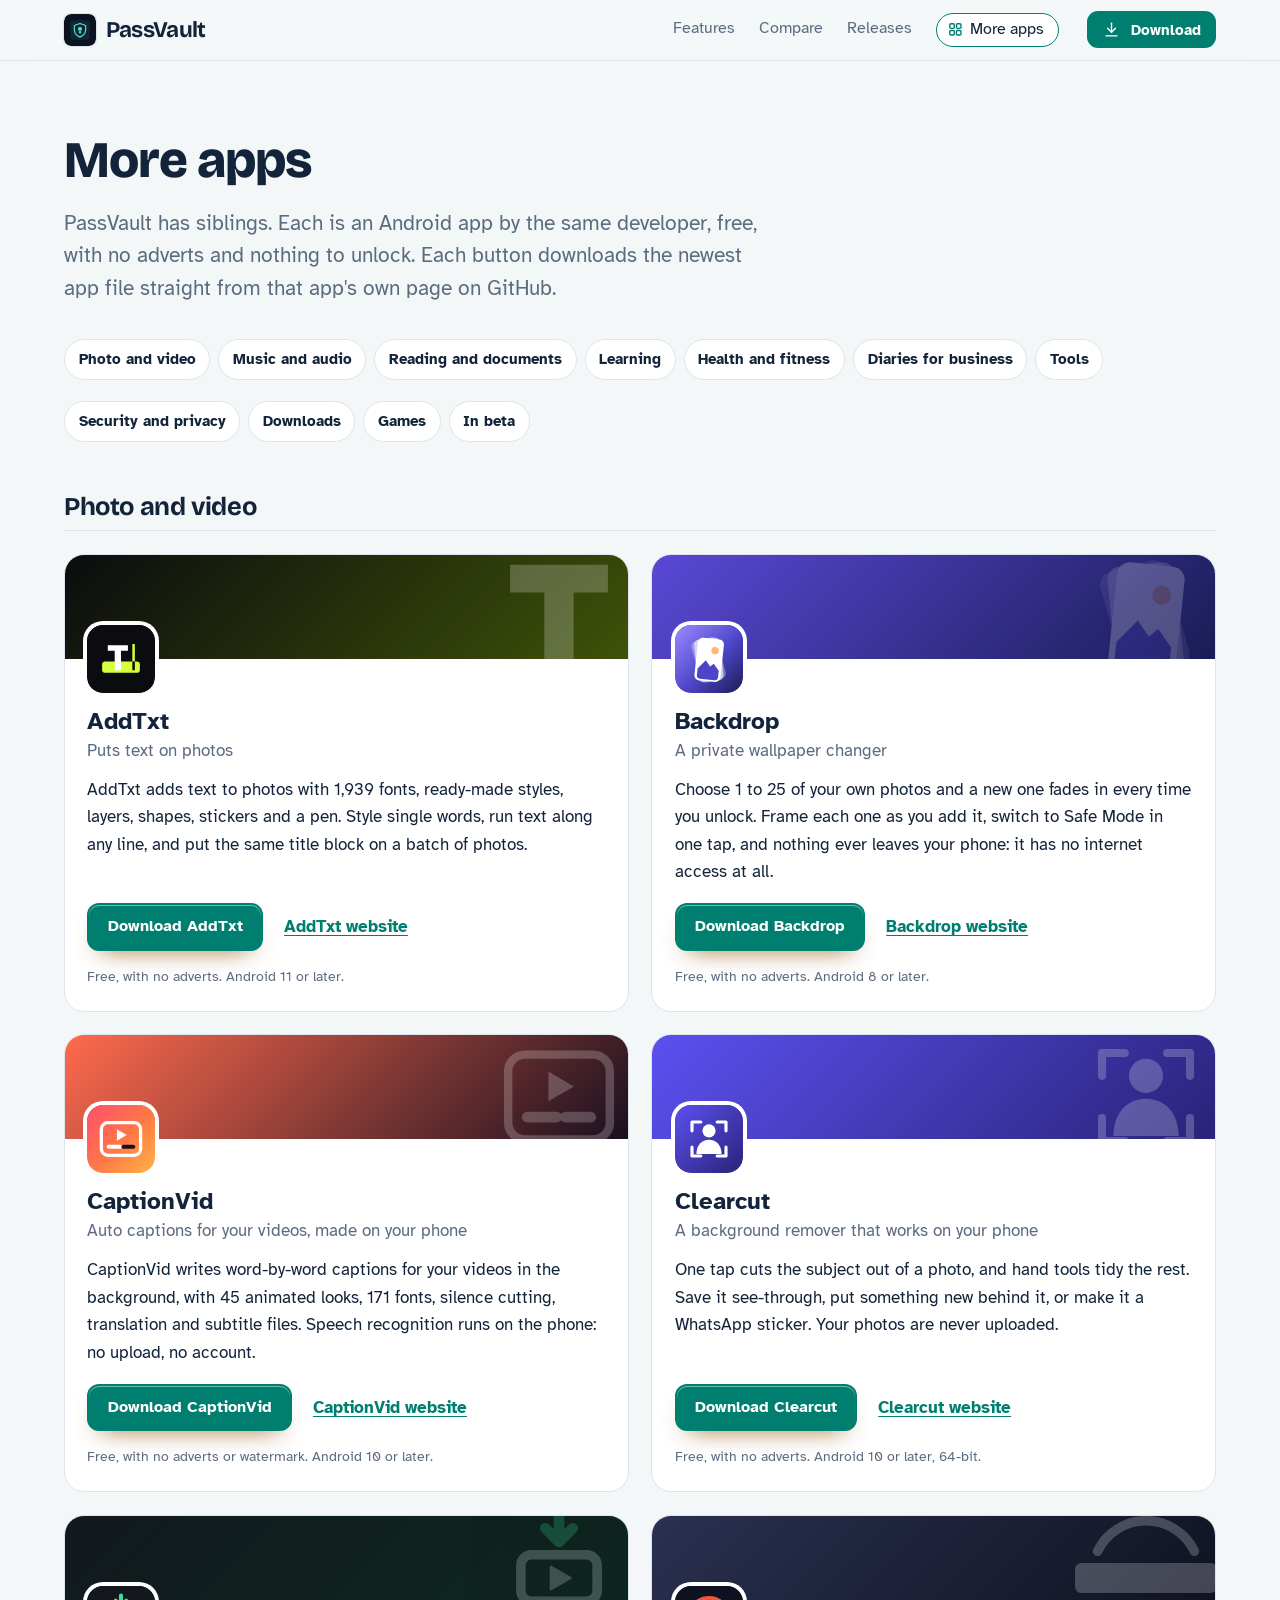
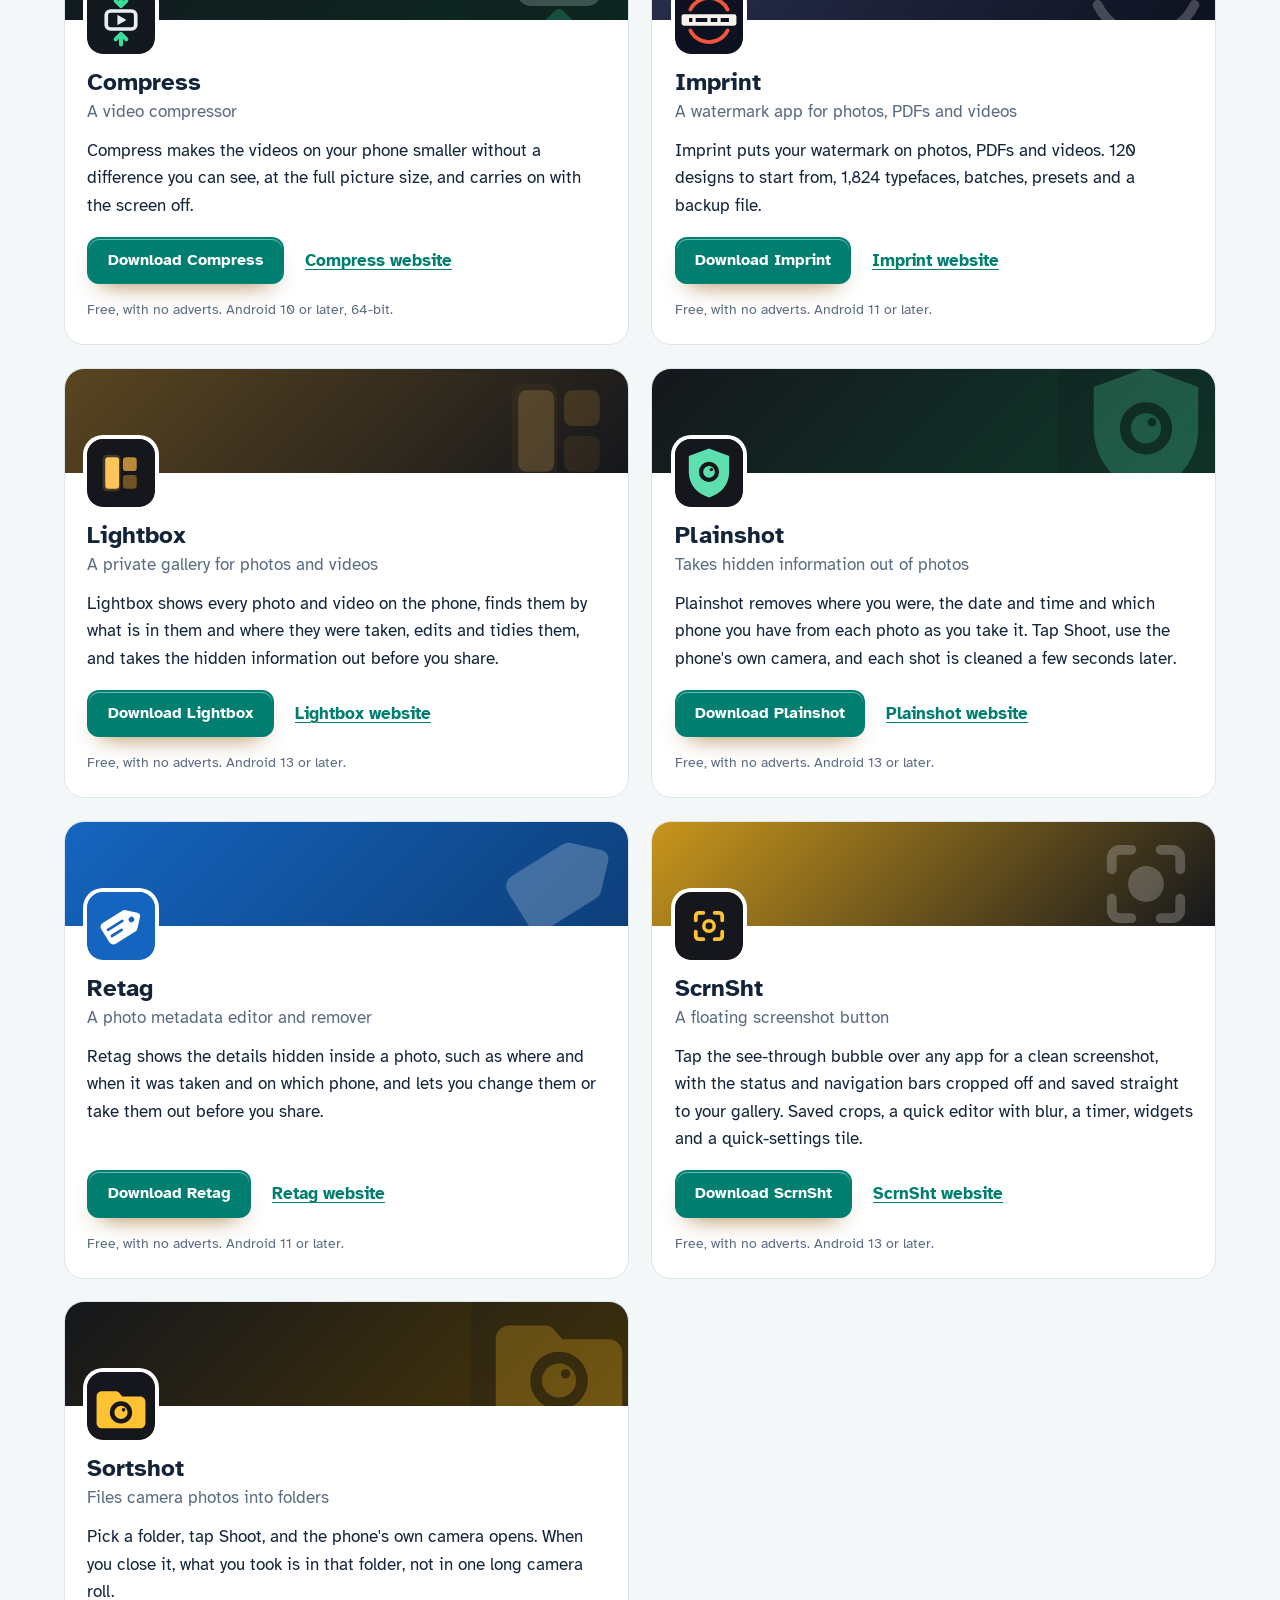
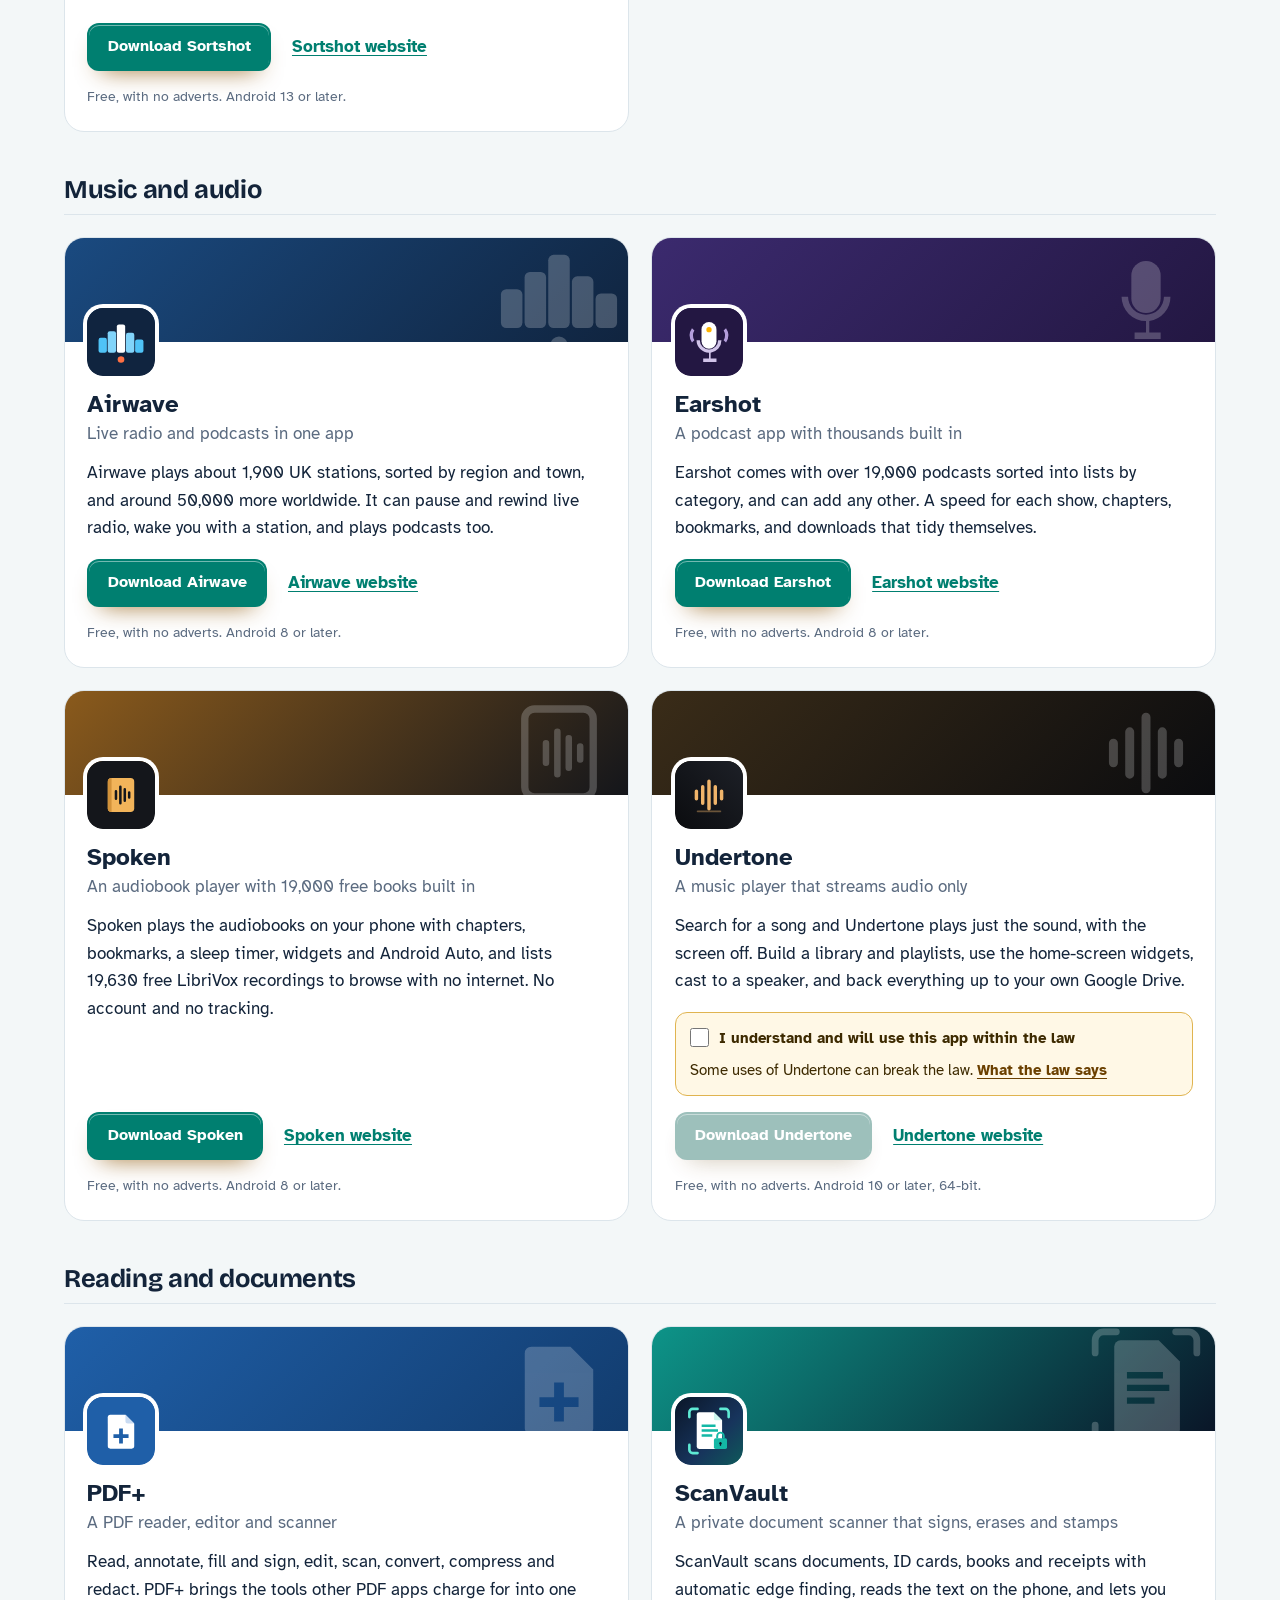
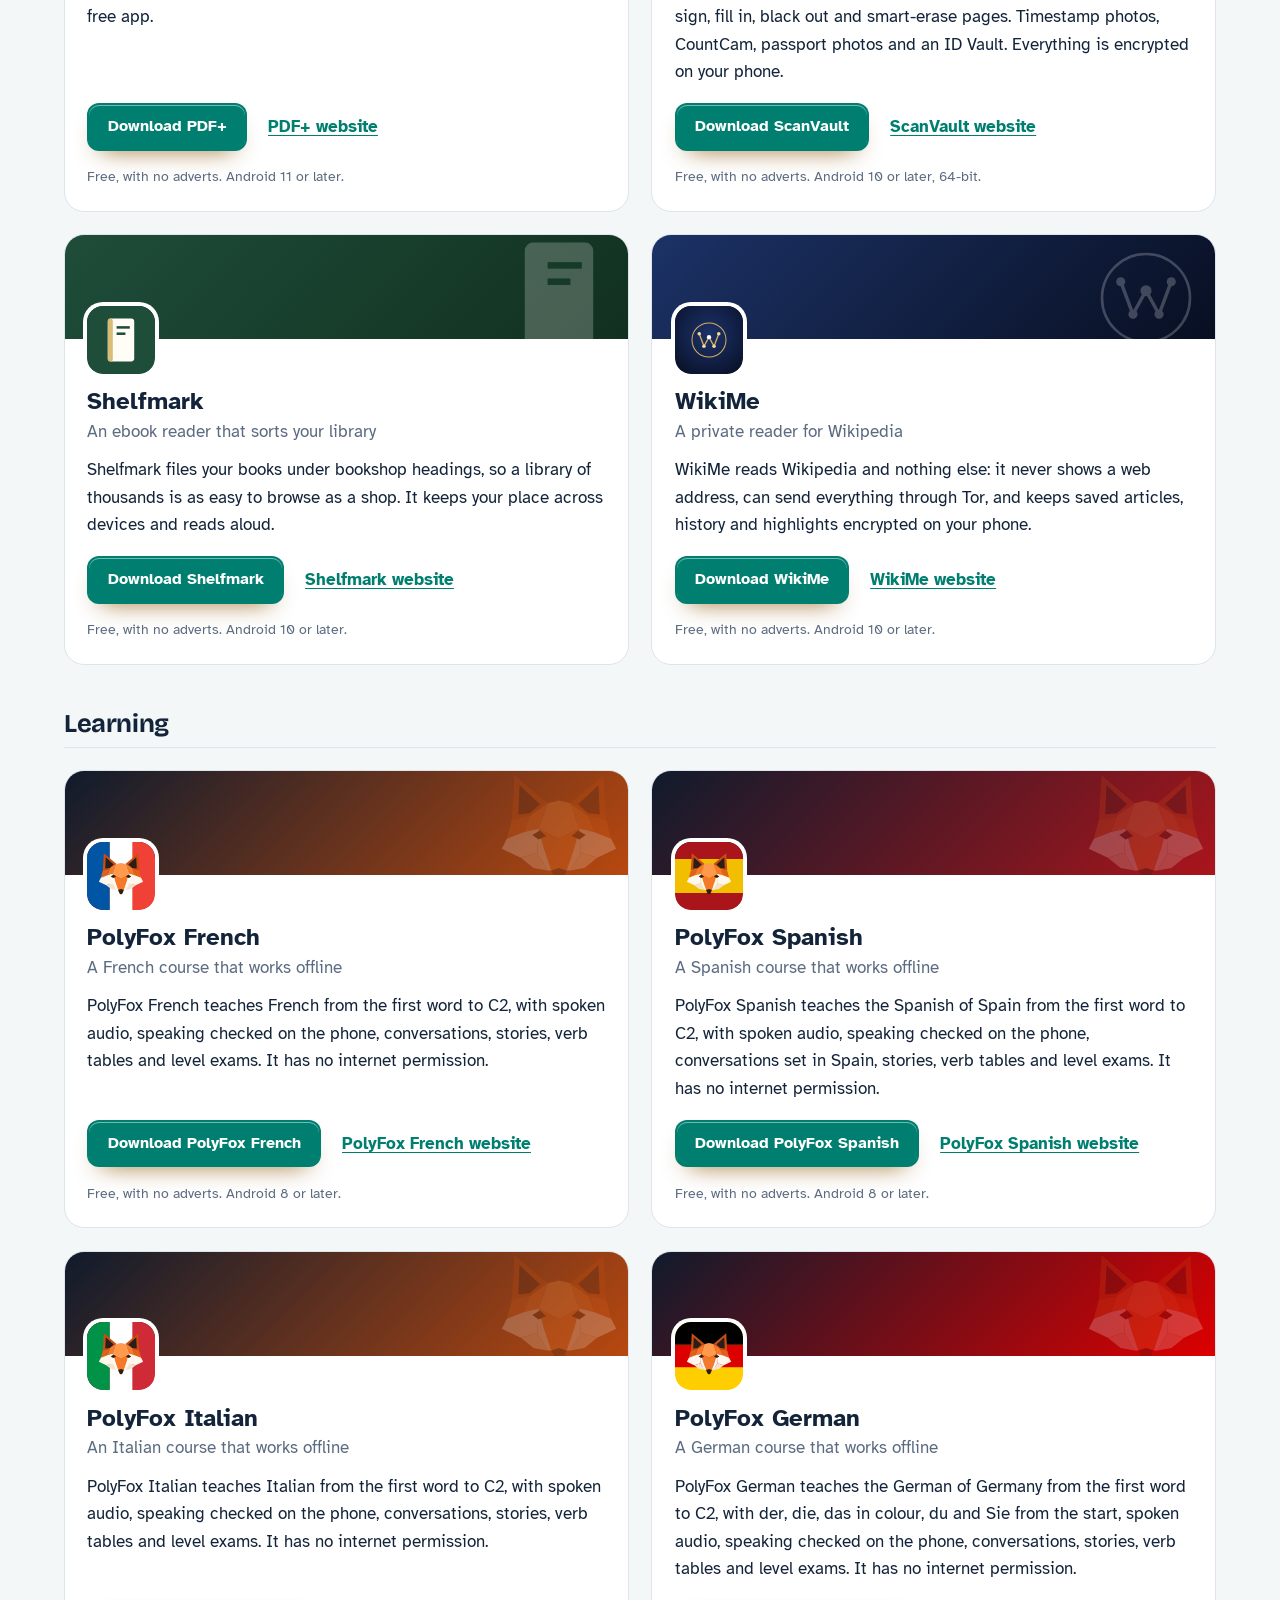
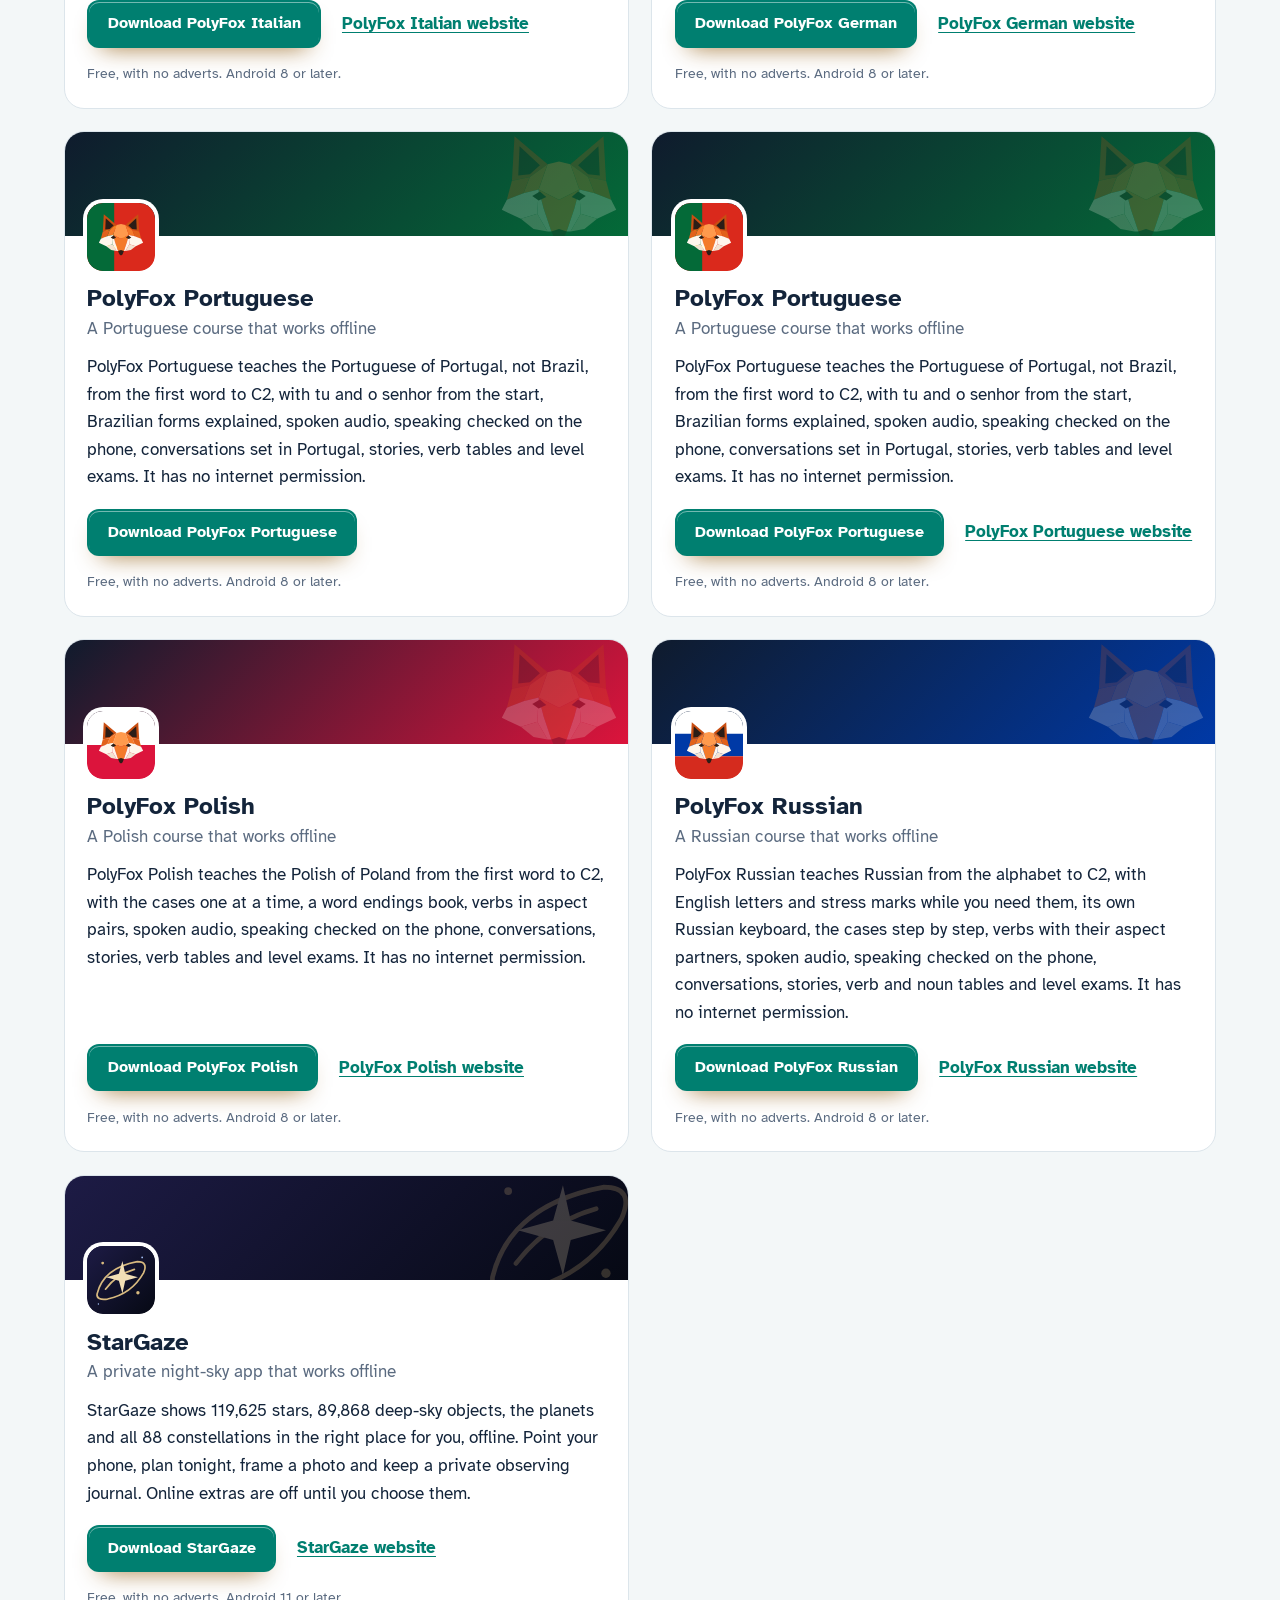
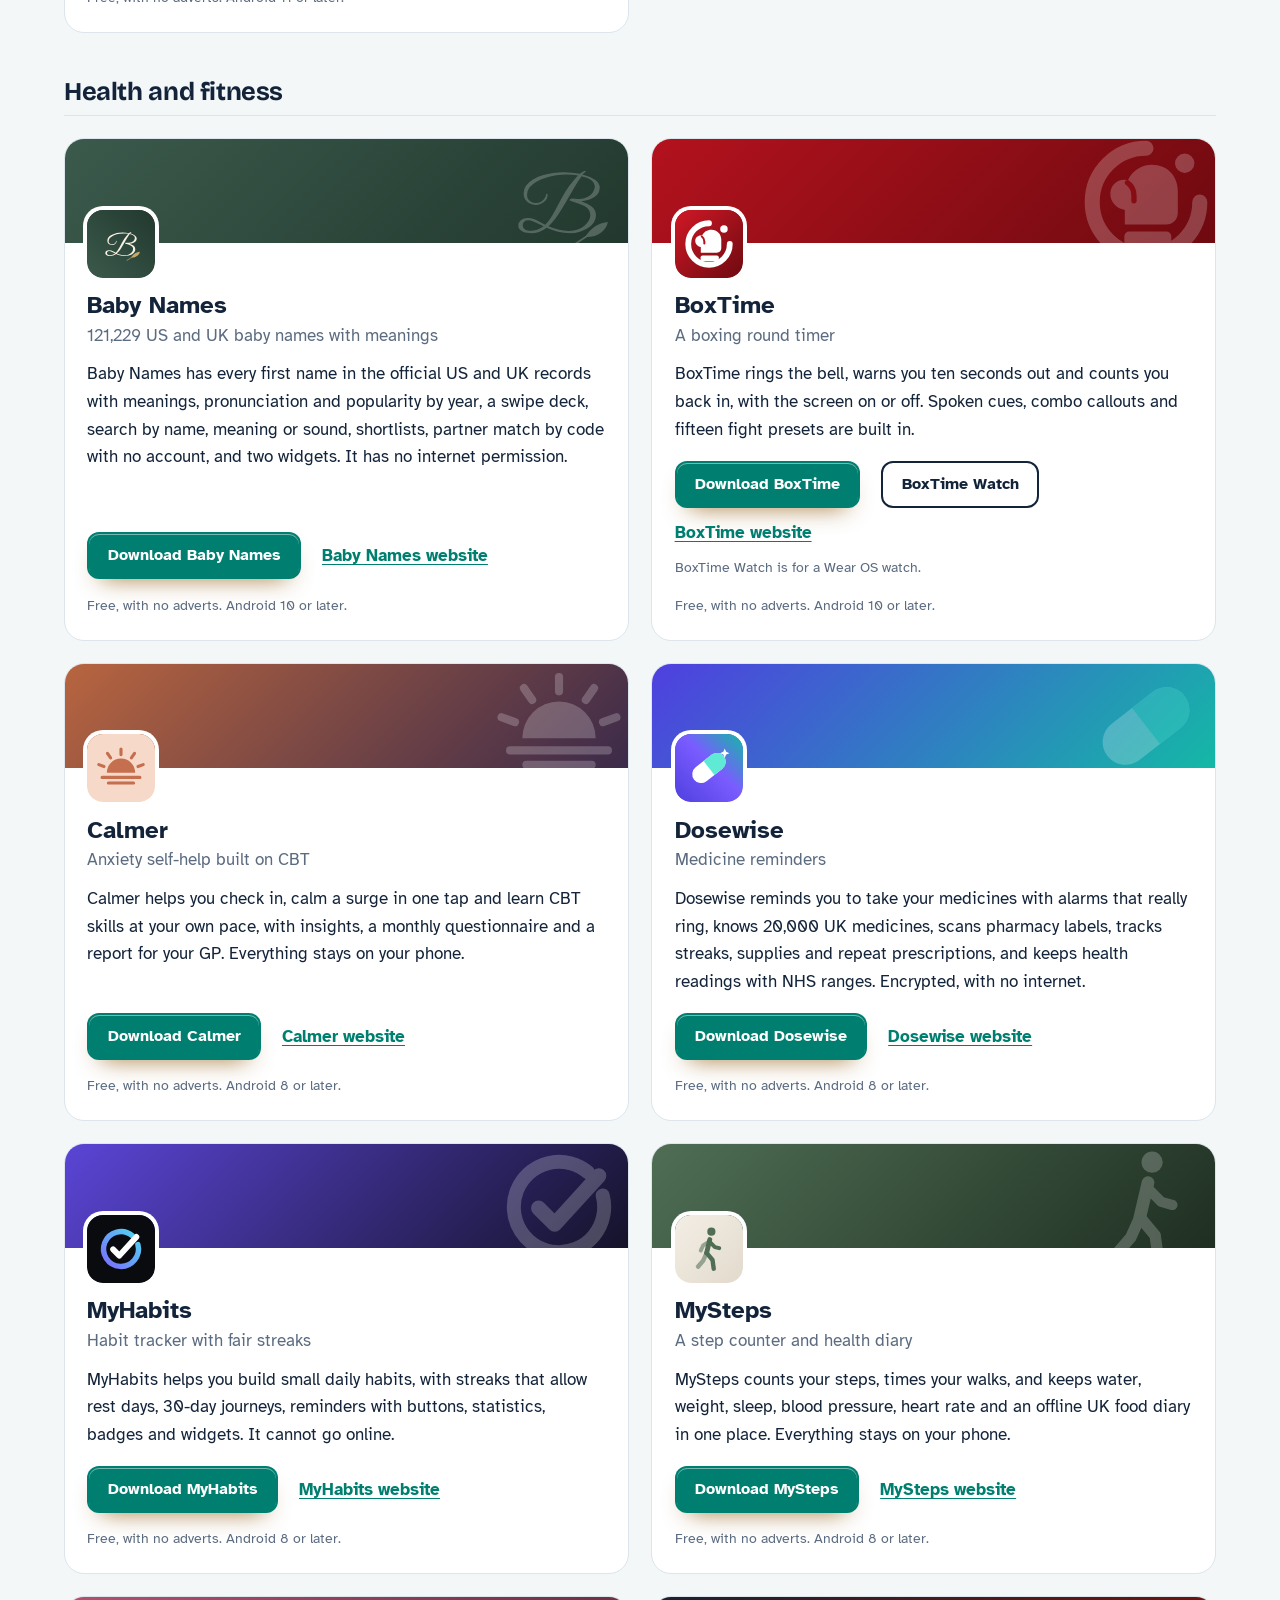
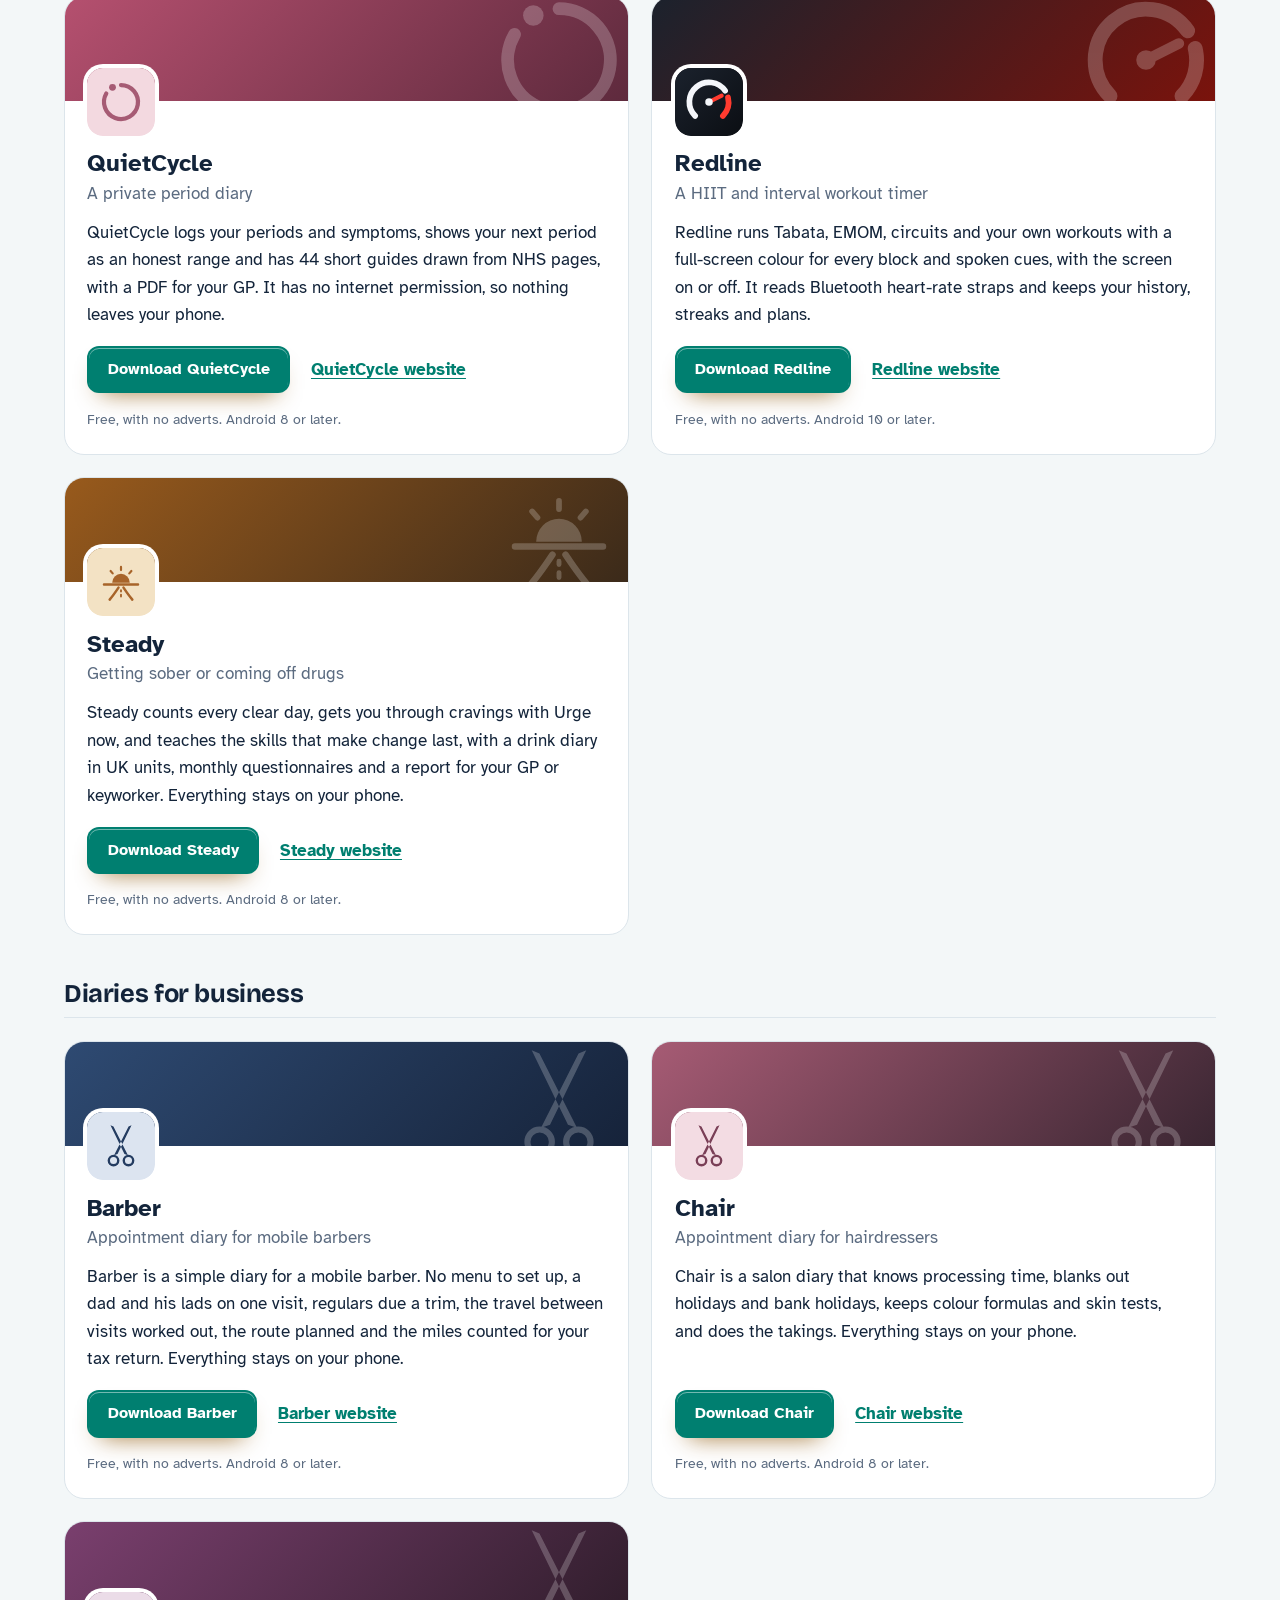
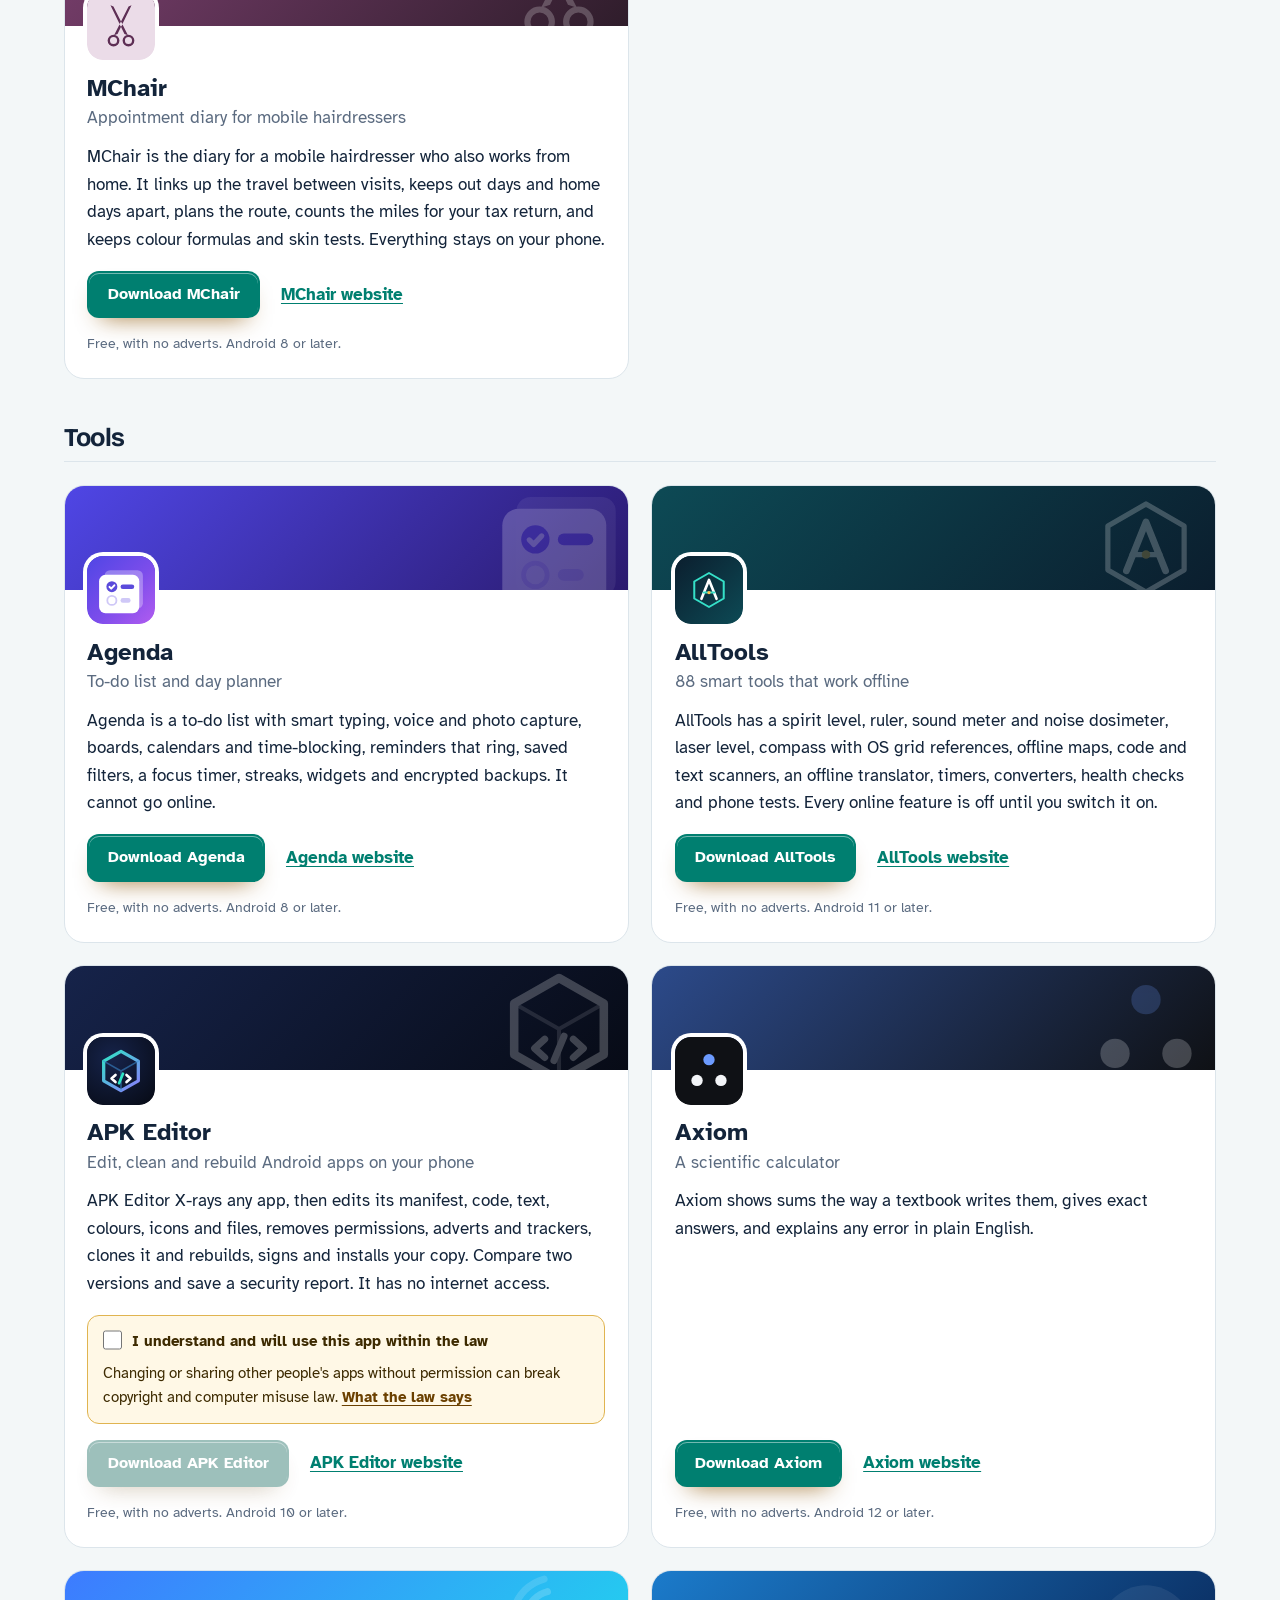
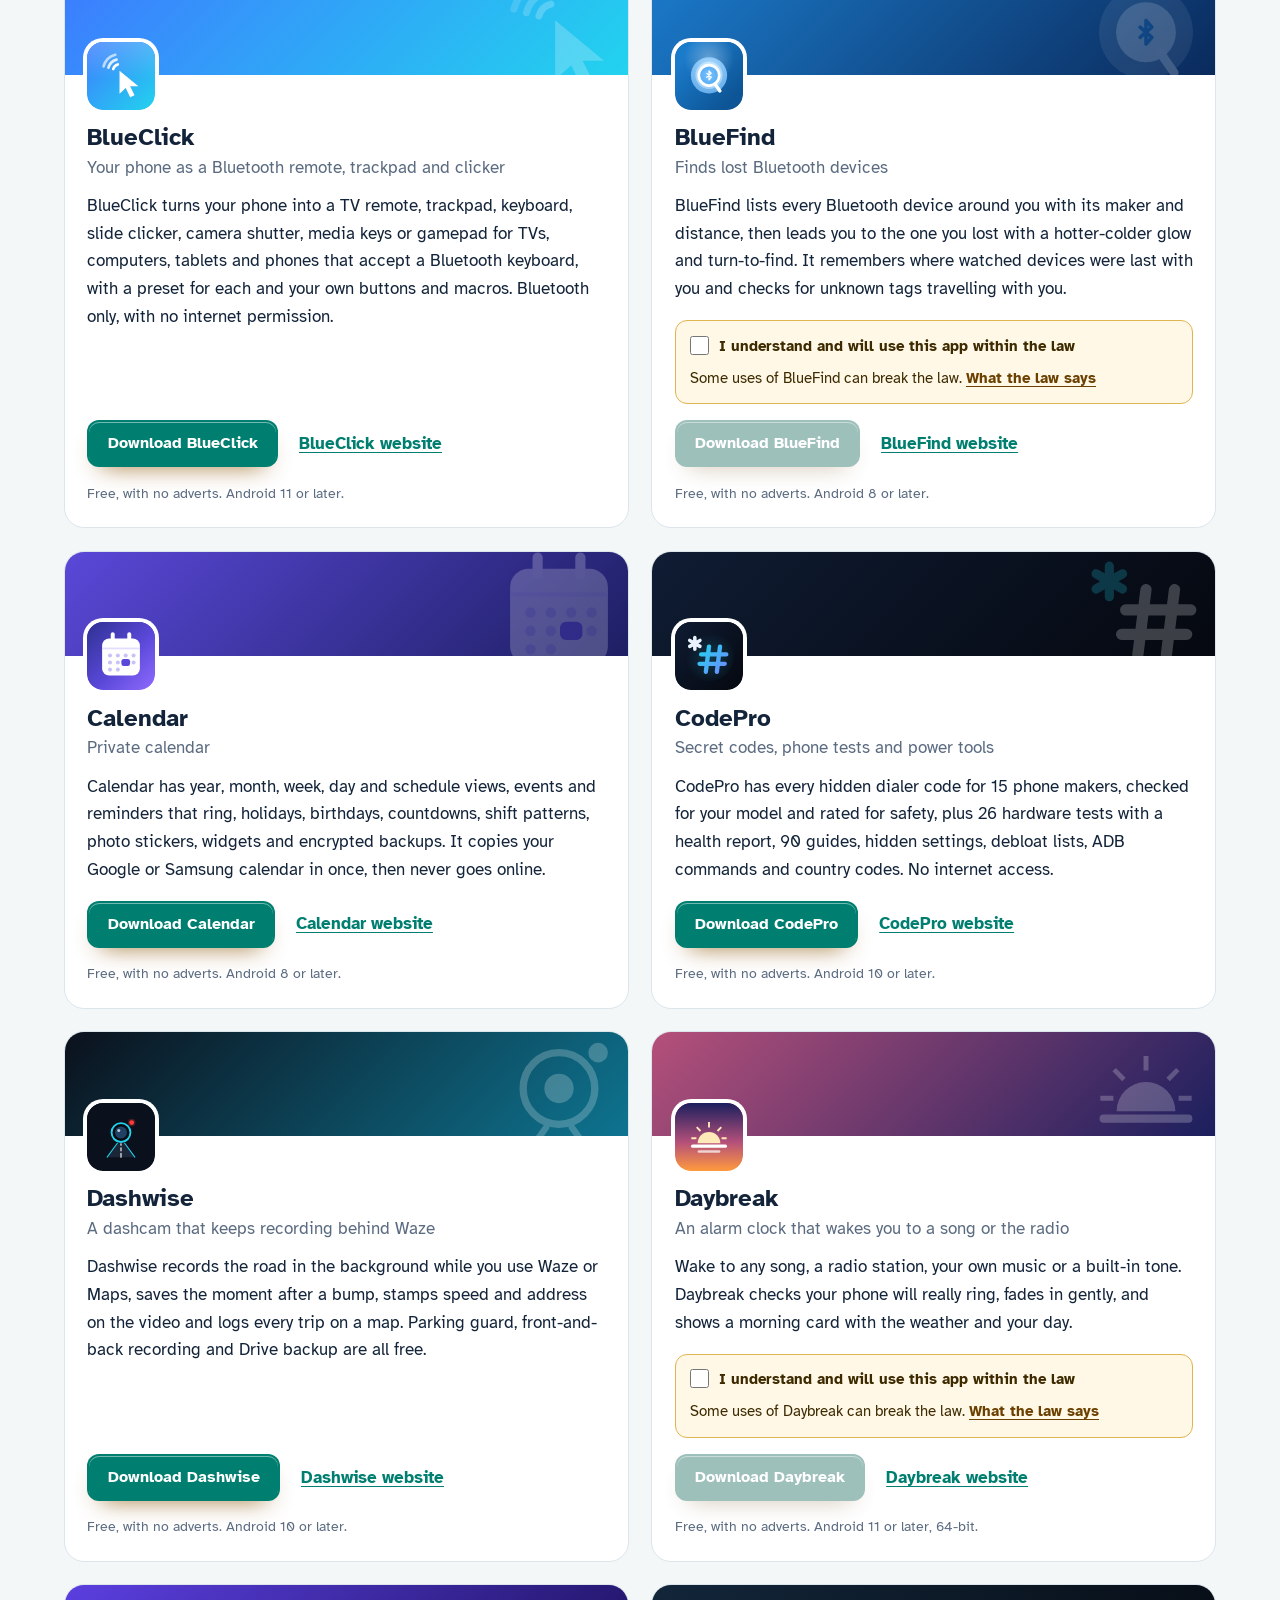
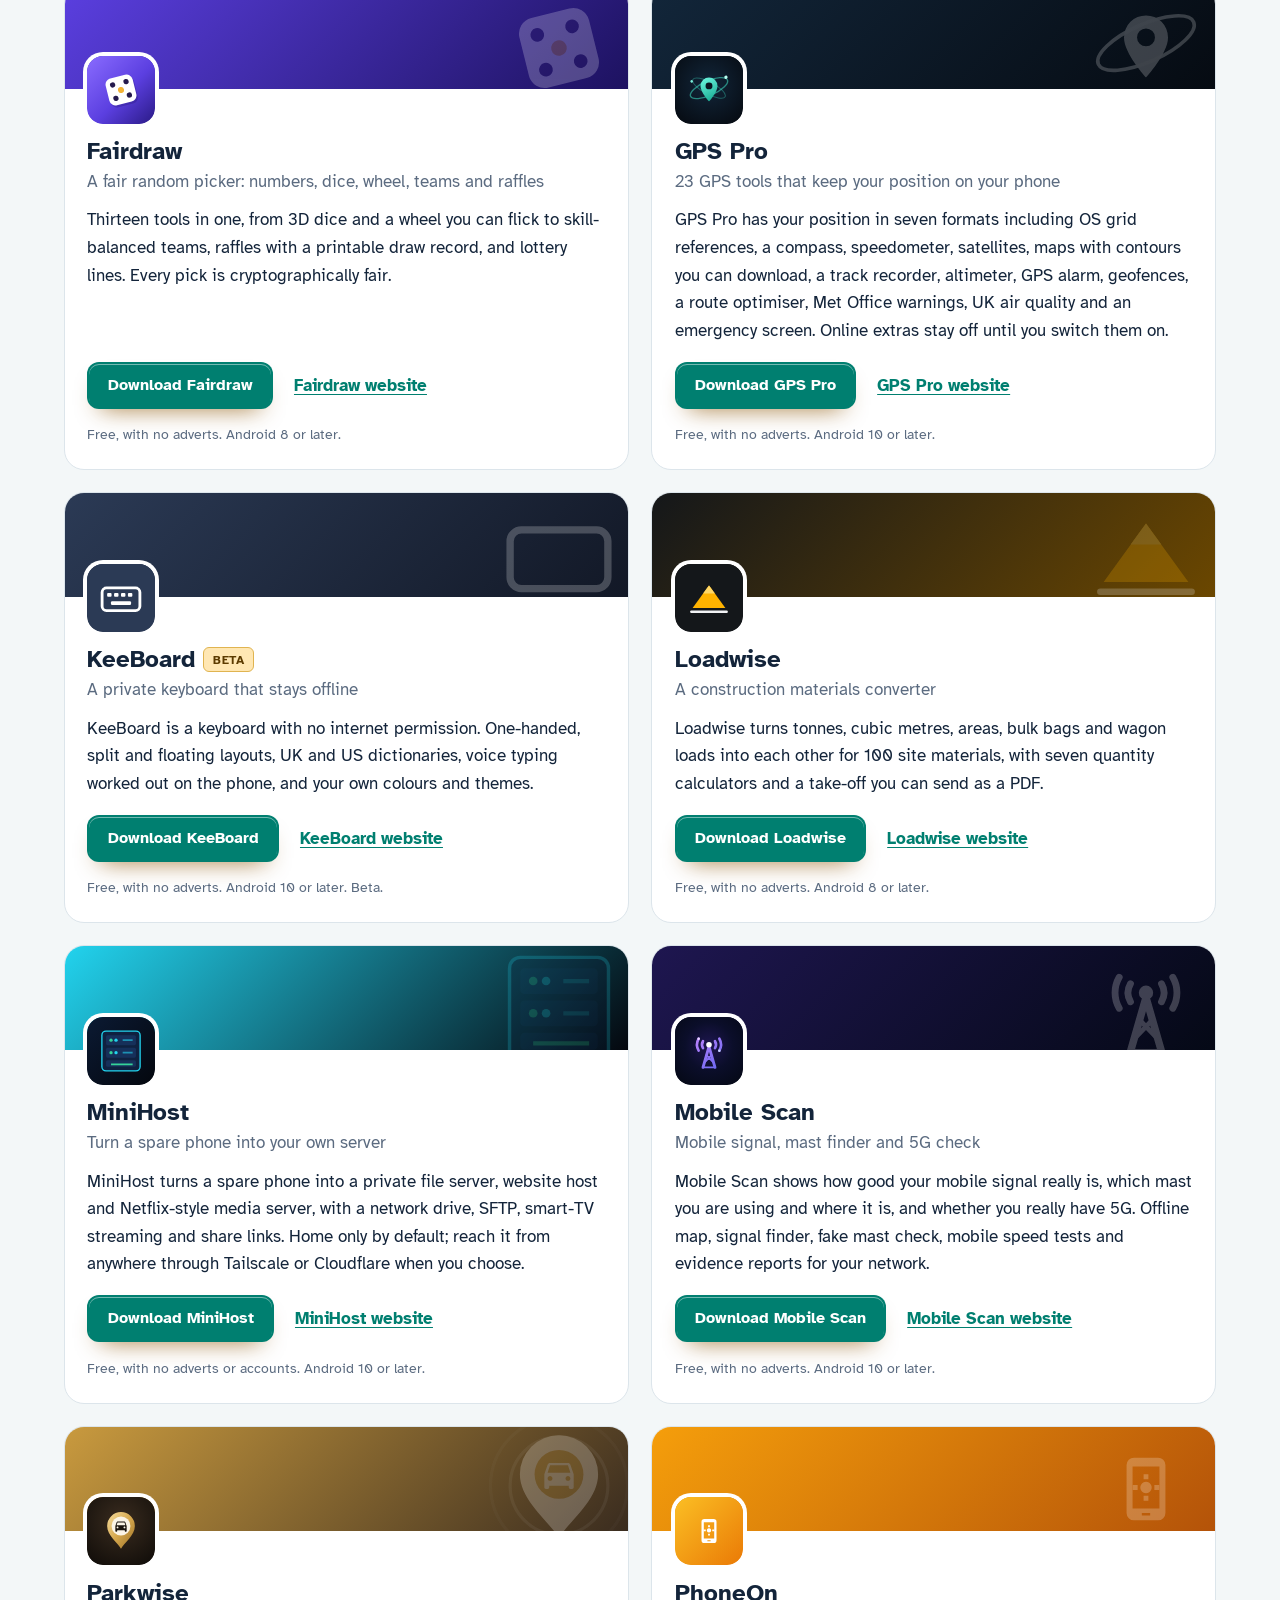
==== commit 756fdaf5: "More apps: add BlueClick" ====
--- a/more-apps.html
+++ b/more-apps.html
@@ -4,7 +4,7 @@
 <meta charset="utf-8">
 <meta name="viewport" content="width=device-width, initial-scale=1">
 <title>More free Android apps from the maker of PassVault</title>
-<meta name="description" content="All 97 free Android apps from the maker of PassVault, in one list by category, each with its download and a link to its website.">
+<meta name="description" content="All 98 free Android apps from the maker of PassVault, in one list by category, each with its download and a link to its website.">
 <meta name="author" content="Jonathan Jackson">
 <link rel="canonical" href="https://customgpter.github.io/passvault/more-apps.html">
 <meta name="theme-color" content="#f3f7f8" media="(prefers-color-scheme: light)">
@@ -12,7 +12,7 @@
 <meta property="og:type" content="website">
 <meta property="og:site_name" content="PassVault">
 <meta property="og:title" content="More free Android apps from the maker of PassVault">
-<meta property="og:description" content="All 97 free Android apps from the maker of PassVault, in one list by category, each with its download and a link to its website.">
+<meta property="og:description" content="All 98 free Android apps from the maker of PassVault, in one list by category, each with its download and a link to its website.">
 <meta property="og:url" content="https://customgpter.github.io/passvault/more-apps.html">
 <meta property="og:image" content="https://customgpter.github.io/passvault/assets/og.png">
 <meta property="og:image:width" content="1200">
@@ -26,7 +26,7 @@
 <link rel="preload" href="./assets/fonts/atkinson-hyperlegible-latin-400-normal.woff2" as="font" type="font/woff2" crossorigin>
 <link rel="stylesheet" href="./assets/site.css?v=1">
 <link rel="stylesheet" href="./assets/house.css?v=1">
-<script type="application/ld+json">{"@context":"https://schema.org","@type":"ItemList","name":"Apps from the maker of PassVault","url":"https://customgpter.github.io/passvault/more-apps.html","itemListElement":[{"@type":"ListItem","position":1,"name":"AddTxt","url":"https://customgpter.github.io/addtxt/"},{"@type":"ListItem","position":2,"name":"Backdrop","url":"https://customgpter.github.io/backdrop/"},{"@type":"ListItem","position":3,"name":"CaptionVid","url":"https://customgpter.github.io/captionvid/"},{"@type":"ListItem","position":4,"name":"Clearcut","url":"https://customgpter.github.io/clearcut/"},{"@type":"ListItem","position":5,"name":"Compress","url":"https://customgpter.github.io/compress/"},{"@type":"ListItem","position":6,"name":"Imprint","url":"https://customgpter.github.io/imprint/"},{"@type":"ListItem","position":7,"name":"Lightbox","url":"https://customgpter.github.io/lightbox/"},{"@type":"ListItem","position":8,"name":"Plainshot","url":"https://customgpter.github.io/plainshot/"},{"@type":"ListItem","position":9,"name":"Retag","url":"https://customgpter.github.io/retag/"},{"@type":"ListItem","position":10,"name":"ScrnSht","url":"https://customgpter.github.io/scrnsht/"},{"@type":"ListItem","position":11,"name":"Sortshot","url":"https://customgpter.github.io/sortshot/"},{"@type":"ListItem","position":12,"name":"Airwave","url":"https://customgpter.github.io/airwave/"},{"@type":"ListItem","position":13,"name":"Earshot","url":"https://customgpter.github.io/earshot/"},{"@type":"ListItem","position":14,"name":"Spoken","url":"https://customgpter.github.io/spoken/"},{"@type":"ListItem","position":15,"name":"Undertone","url":"https://customgpter.github.io/undertone/"},{"@type":"ListItem","position":16,"name":"PDF+","url":"https://customgpter.github.io/pdfplus/"},{"@type":"ListItem","position":17,"name":"ScanVault","url":"https://customgpter.github.io/scanvault/"},{"@type":"ListItem","position":18,"name":"Shelfmark","url":"https://customgpter.github.io/shelfmark/"},{"@type":"ListItem","position":19,"name":"WikiMe","url":"https://customgpter.github.io/wikime/"},{"@type":"ListItem","position":20,"name":"PolyFox French","url":"https://customgpter.github.io/polyfox/"},{"@type":"ListItem","position":21,"name":"PolyFox German","url":"https://customgpter.github.io/polyfox-german/"},{"@type":"ListItem","position":22,"name":"PolyFox Portuguese","url":"https://customgpter.github.io/polyfox-portuguese/"},{"@type":"ListItem","position":23,"name":"PolyFox Polish","url":"https://customgpter.github.io/polyfox-polish/"},{"@type":"ListItem","position":24,"name":"PolyFox Russian","url":"https://customgpter.github.io/polyfox-russian/"},{"@type":"ListItem","position":25,"name":"StarGaze","url":"https://customgpter.github.io/stargaze/"},{"@type":"ListItem","position":26,"name":"Baby Names","url":"https://customgpter.github.io/babynames/"},{"@type":"ListItem","position":27,"name":"BoxTime","url":"https://customgpter.github.io/boxtime/"},{"@type":"ListItem","position":28,"name":"Calmer","url":"https://customgpter.github.io/calmer/"},{"@type":"ListItem","position":29,"name":"Dosewise","url":"https://customgpter.github.io/dosewise/"},{"@type":"ListItem","position":30,"name":"MyHabits","url":"https://customgpter.github.io/myhabits/"},{"@type":"ListItem","position":31,"name":"MySteps","url":"https://customgpter.github.io/mysteps/"},{"@type":"ListItem","position":32,"name":"QuietCycle","url":"https://customgpter.github.io/quietcycle/"},{"@type":"ListItem","position":33,"name":"Redline","url":"https://customgpter.github.io/redline/"},{"@type":"ListItem","position":34,"name":"Steady","url":"https://customgpter.github.io/steady/"},{"@type":"ListItem","position":35,"name":"Barber","url":"https://customgpter.github.io/barber/"},{"@type":"ListItem","position":36,"name":"Chair","url":"https://customgpter.github.io/chair/"},{"@type":"ListItem","position":37,"name":"MChair","url":"https://customgpter.github.io/mchair/"},{"@type":"ListItem","position":38,"name":"Agenda","url":"https://customgpter.github.io/agenda/"},{"@type":"ListItem","position":39,"name":"AllTools","url":"https://customgpter.github.io/alltools/"},{"@type":"ListItem","position":40,"name":"APK Editor","url":"https://customgpter.github.io/apkeditor/"},{"@type":"ListItem","position":41,"name":"Axiom","url":"https://customgpter.github.io/axiom/"},{"@type":"ListItem","position":42,"name":"BlueFind","url":"https://customgpter.github.io/bluefind/"},{"@type":"ListItem","position":43,"name":"Calendar","url":"https://customgpter.github.io/calendar/"},{"@type":"ListItem","position":44,"name":"CodePro","url":"https://customgpter.github.io/codepro/"},{"@type":"ListItem","position":45,"name":"Dashwise","url":"https://customgpter.github.io/dashwise/"},{"@type":"ListItem","position":46,"name":"Daybreak","url":"https://customgpter.github.io/daybreak/"},{"@type":"ListItem","position":47,"name":"Fairdraw","url":"https://customgpter.github.io/fairdraw/"},{"@type":"ListItem","position":48,"name":"GPS Pro","url":"https://customgpter.github.io/gpspro/"},{"@type":"ListItem","position":49,"name":"KeeBoard","url":"https://customgpter.github.io/keeboard/"},{"@type":"ListItem","position":50,"name":"Loadwise","url":"https://customgpter.github.io/loadwise/"},{"@type":"ListItem","position":51,"name":"MiniHost","url":"https://customgpter.github.io/minihost/"},{"@type":"ListItem","position":52,"name":"Mobile Scan","url":"https://customgpter.github.io/mobilescan/"},{"@type":"ListItem","position":53,"name":"Parkwise","url":"https://customgpter.github.io/parkwise/"},{"@type":"ListItem","position":54,"name":"Pocketmind","url":"https://customgpter.github.io/pocketmind/"},{"@type":"ListItem","position":55,"name":"Refine","url":"https://customgpter.github.io/refine/"},{"@type":"ListItem","position":56,"name":"Shiftwise","url":"https://customgpter.github.io/shiftwise/"},{"@type":"ListItem","position":57,"name":"SimpleCalc","url":"https://customgpter.github.io/simplecalc/"},{"@type":"ListItem","position":58,"name":"Skyline","url":"https://customgpter.github.io/skyline/"},{"@type":"ListItem","position":59,"name":"Slipway","url":"https://customgpter.github.io/slipway/"},{"@type":"ListItem","position":60,"name":"Tagger","url":"https://customgpter.github.io/tagger/"},{"@type":"ListItem","position":61,"name":"TotalClean","url":"https://customgpter.github.io/totalclean/"},{"@type":"ListItem","position":62,"name":"TVLink","url":"https://customgpter.github.io/tvlink/"},{"@type":"ListItem","position":63,"name":"Unbox","url":"https://customgpter.github.io/unbox/"},{"@type":"ListItem","position":64,"name":"WhatsKeep","url":"https://customgpter.github.io/whatskeep/"},{"@type":"ListItem","position":65,"name":"WiFi Scan","url":"https://customgpter.github.io/wifiscan/"},{"@type":"ListItem","position":66,"name":"Auditly","url":"https://customgpter.github.io/auditly/"},{"@type":"ListItem","position":67,"name":"Backchannel","url":"https://customgpter.github.io/backchannel/"},{"@type":"ListItem","position":68,"name":"ENotes","url":"https://customgpter.github.io/enotes/"},{"@type":"ListItem","position":69,"name":"FindMe","url":"https://customgpter.github.io/findme/"},{"@type":"ListItem","position":70,"name":"iLock","url":"https://customgpter.github.io/ilock/"},{"@type":"ListItem","position":71,"name":"ImSafe","url":"https://customgpter.github.io/imsafe/"},{"@type":"ListItem","position":72,"name":"IShred","url":"https://customgpter.github.io/ishred/"},{"@type":"ListItem","position":73,"name":"LockBox","url":"https://customgpter.github.io/lockbox/"},{"@type":"ListItem","position":74,"name":"PassVault","url":"https://customgpter.github.io/passvault/"},{"@type":"ListItem","position":75,"name":"SpyFind","url":"https://customgpter.github.io/spyfind/"},{"@type":"ListItem","position":76,"name":"TextWipe","url":"https://customgpter.github.io/textwipe/"},{"@type":"ListItem","position":77,"name":"Tracewire","url":"https://customgpter.github.io/tracewire/"},{"@type":"ListItem","position":78,"name":"Vigil","url":"https://customgpter.github.io/vigil/"},{"@type":"ListItem","position":79,"name":"Grab","url":"https://customgpter.github.io/grab/"},{"@type":"ListItem","position":80,"name":"Swarm","url":"https://customgpter.github.io/swarm/"},{"@type":"ListItem","position":81,"name":"Plane Games","url":"https://customgpter.github.io/plane-games/"},{"@type":"ListItem","position":82,"name":"Ninefold","url":"https://customgpter.github.io/ninefold/"},{"@type":"ListItem","position":83,"name":"Cubewise","url":"https://customgpter.github.io/cubewise/"},{"@type":"ListItem","position":84,"name":"Tilewise","url":"https://customgpter.github.io/tilewise/"},{"@type":"ListItem","position":85,"name":"Letterwise","url":"https://customgpter.github.io/letterwise/"},{"@type":"ListItem","position":86,"name":"Kingside","url":"https://customgpter.github.io/kingside/"},{"@type":"ListItem","position":87,"name":"Deckhand","url":"https://customgpter.github.io/deckhand/"},{"@type":"ListItem","position":88,"name":"SNESForge","url":"https://customgpter.github.io/snesforge/"},{"@type":"ListItem","position":89,"name":"Fame Boy","url":"https://customgpter.github.io/fameboy/"},{"@type":"ListItem","position":90,"name":"PSPPro","url":"https://customgpter.github.io/psppro/"},{"@type":"ListItem","position":91,"name":"MegaGen","url":"https://customgpter.github.io/megagen/"},{"@type":"ListItem","position":92,"name":"QVR","url":"https://customgpter.github.io/qvr/"},{"@type":"ListItem","position":93,"name":"QVR Watch","url":"https://customgpter.github.io/qvr-watch/"},{"@type":"ListItem","position":94,"name":"QVRLite","url":"https://customgpter.github.io/qvrlite/"},{"@type":"ListItem","position":95,"name":"Onionz","url":"https://customgpter.github.io/onionz/"},{"@type":"ListItem","position":96,"name":"OnionzWeb","url":"https://customgpter.github.io/onionzweb/"}]}</script>
+<script type="application/ld+json">{"@context":"https://schema.org","@type":"ItemList","name":"Apps from the maker of PassVault","url":"https://customgpter.github.io/passvault/more-apps.html","itemListElement":[{"@type":"ListItem","position":1,"name":"AddTxt","url":"https://customgpter.github.io/addtxt/"},{"@type":"ListItem","position":2,"name":"Backdrop","url":"https://customgpter.github.io/backdrop/"},{"@type":"ListItem","position":3,"name":"CaptionVid","url":"https://customgpter.github.io/captionvid/"},{"@type":"ListItem","position":4,"name":"Clearcut","url":"https://customgpter.github.io/clearcut/"},{"@type":"ListItem","position":5,"name":"Compress","url":"https://customgpter.github.io/compress/"},{"@type":"ListItem","position":6,"name":"Imprint","url":"https://customgpter.github.io/imprint/"},{"@type":"ListItem","position":7,"name":"Lightbox","url":"https://customgpter.github.io/lightbox/"},{"@type":"ListItem","position":8,"name":"Plainshot","url":"https://customgpter.github.io/plainshot/"},{"@type":"ListItem","position":9,"name":"Retag","url":"https://customgpter.github.io/retag/"},{"@type":"ListItem","position":10,"name":"ScrnSht","url":"https://customgpter.github.io/scrnsht/"},{"@type":"ListItem","position":11,"name":"Sortshot","url":"https://customgpter.github.io/sortshot/"},{"@type":"ListItem","position":12,"name":"Airwave","url":"https://customgpter.github.io/airwave/"},{"@type":"ListItem","position":13,"name":"Earshot","url":"https://customgpter.github.io/earshot/"},{"@type":"ListItem","position":14,"name":"Spoken","url":"https://customgpter.github.io/spoken/"},{"@type":"ListItem","position":15,"name":"Undertone","url":"https://customgpter.github.io/undertone/"},{"@type":"ListItem","position":16,"name":"PDF+","url":"https://customgpter.github.io/pdfplus/"},{"@type":"ListItem","position":17,"name":"ScanVault","url":"https://customgpter.github.io/scanvault/"},{"@type":"ListItem","position":18,"name":"Shelfmark","url":"https://customgpter.github.io/shelfmark/"},{"@type":"ListItem","position":19,"name":"WikiMe","url":"https://customgpter.github.io/wikime/"},{"@type":"ListItem","position":20,"name":"PolyFox French","url":"https://customgpter.github.io/polyfox/"},{"@type":"ListItem","position":21,"name":"PolyFox German","url":"https://customgpter.github.io/polyfox-german/"},{"@type":"ListItem","position":22,"name":"PolyFox Portuguese","url":"https://customgpter.github.io/polyfox-portuguese/"},{"@type":"ListItem","position":23,"name":"PolyFox Polish","url":"https://customgpter.github.io/polyfox-polish/"},{"@type":"ListItem","position":24,"name":"PolyFox Russian","url":"https://customgpter.github.io/polyfox-russian/"},{"@type":"ListItem","position":25,"name":"StarGaze","url":"https://customgpter.github.io/stargaze/"},{"@type":"ListItem","position":26,"name":"Baby Names","url":"https://customgpter.github.io/babynames/"},{"@type":"ListItem","position":27,"name":"BoxTime","url":"https://customgpter.github.io/boxtime/"},{"@type":"ListItem","position":28,"name":"Calmer","url":"https://customgpter.github.io/calmer/"},{"@type":"ListItem","position":29,"name":"Dosewise","url":"https://customgpter.github.io/dosewise/"},{"@type":"ListItem","position":30,"name":"MyHabits","url":"https://customgpter.github.io/myhabits/"},{"@type":"ListItem","position":31,"name":"MySteps","url":"https://customgpter.github.io/mysteps/"},{"@type":"ListItem","position":32,"name":"QuietCycle","url":"https://customgpter.github.io/quietcycle/"},{"@type":"ListItem","position":33,"name":"Redline","url":"https://customgpter.github.io/redline/"},{"@type":"ListItem","position":34,"name":"Steady","url":"https://customgpter.github.io/steady/"},{"@type":"ListItem","position":35,"name":"Barber","url":"https://customgpter.github.io/barber/"},{"@type":"ListItem","position":36,"name":"Chair","url":"https://customgpter.github.io/chair/"},{"@type":"ListItem","position":37,"name":"MChair","url":"https://customgpter.github.io/mchair/"},{"@type":"ListItem","position":38,"name":"Agenda","url":"https://customgpter.github.io/agenda/"},{"@type":"ListItem","position":39,"name":"AllTools","url":"https://customgpter.github.io/alltools/"},{"@type":"ListItem","position":40,"name":"APK Editor","url":"https://customgpter.github.io/apkeditor/"},{"@type":"ListItem","position":41,"name":"Axiom","url":"https://customgpter.github.io/axiom/"},{"@type":"ListItem","position":42,"name":"BlueClick","url":"https://customgpter.github.io/blueclick/"},{"@type":"ListItem","position":43,"name":"BlueFind","url":"https://customgpter.github.io/bluefind/"},{"@type":"ListItem","position":44,"name":"Calendar","url":"https://customgpter.github.io/calendar/"},{"@type":"ListItem","position":45,"name":"CodePro","url":"https://customgpter.github.io/codepro/"},{"@type":"ListItem","position":46,"name":"Dashwise","url":"https://customgpter.github.io/dashwise/"},{"@type":"ListItem","position":47,"name":"Daybreak","url":"https://customgpter.github.io/daybreak/"},{"@type":"ListItem","position":48,"name":"Fairdraw","url":"https://customgpter.github.io/fairdraw/"},{"@type":"ListItem","position":49,"name":"GPS Pro","url":"https://customgpter.github.io/gpspro/"},{"@type":"ListItem","position":50,"name":"KeeBoard","url":"https://customgpter.github.io/keeboard/"},{"@type":"ListItem","position":51,"name":"Loadwise","url":"https://customgpter.github.io/loadwise/"},{"@type":"ListItem","position":52,"name":"MiniHost","url":"https://customgpter.github.io/minihost/"},{"@type":"ListItem","position":53,"name":"Mobile Scan","url":"https://customgpter.github.io/mobilescan/"},{"@type":"ListItem","position":54,"name":"Parkwise","url":"https://customgpter.github.io/parkwise/"},{"@type":"ListItem","position":55,"name":"Pocketmind","url":"https://customgpter.github.io/pocketmind/"},{"@type":"ListItem","position":56,"name":"Refine","url":"https://customgpter.github.io/refine/"},{"@type":"ListItem","position":57,"name":"Shiftwise","url":"https://customgpter.github.io/shiftwise/"},{"@type":"ListItem","position":58,"name":"SimpleCalc","url":"https://customgpter.github.io/simplecalc/"},{"@type":"ListItem","position":59,"name":"Skyline","url":"https://customgpter.github.io/skyline/"},{"@type":"ListItem","position":60,"name":"Slipway","url":"https://customgpter.github.io/slipway/"},{"@type":"ListItem","position":61,"name":"Tagger","url":"https://customgpter.github.io/tagger/"},{"@type":"ListItem","position":62,"name":"TotalClean","url":"https://customgpter.github.io/totalclean/"},{"@type":"ListItem","position":63,"name":"TVLink","url":"https://customgpter.github.io/tvlink/"},{"@type":"ListItem","position":64,"name":"Unbox","url":"https://customgpter.github.io/unbox/"},{"@type":"ListItem","position":65,"name":"WhatsKeep","url":"https://customgpter.github.io/whatskeep/"},{"@type":"ListItem","position":66,"name":"WiFi Scan","url":"https://customgpter.github.io/wifiscan/"},{"@type":"ListItem","position":67,"name":"Auditly","url":"https://customgpter.github.io/auditly/"},{"@type":"ListItem","position":68,"name":"Backchannel","url":"https://customgpter.github.io/backchannel/"},{"@type":"ListItem","position":69,"name":"ENotes","url":"https://customgpter.github.io/enotes/"},{"@type":"ListItem","position":70,"name":"FindMe","url":"https://customgpter.github.io/findme/"},{"@type":"ListItem","position":71,"name":"iLock","url":"https://customgpter.github.io/ilock/"},{"@type":"ListItem","position":72,"name":"ImSafe","url":"https://customgpter.github.io/imsafe/"},{"@type":"ListItem","position":73,"name":"IShred","url":"https://customgpter.github.io/ishred/"},{"@type":"ListItem","position":74,"name":"LockBox","url":"https://customgpter.github.io/lockbox/"},{"@type":"ListItem","position":75,"name":"PassVault","url":"https://customgpter.github.io/passvault/"},{"@type":"ListItem","position":76,"name":"SpyFind","url":"https://customgpter.github.io/spyfind/"},{"@type":"ListItem","position":77,"name":"TextWipe","url":"https://customgpter.github.io/textwipe/"},{"@type":"ListItem","position":78,"name":"Tracewire","url":"https://customgpter.github.io/tracewire/"},{"@type":"ListItem","position":79,"name":"Vigil","url":"https://customgpter.github.io/vigil/"},{"@type":"ListItem","position":80,"name":"Grab","url":"https://customgpter.github.io/grab/"},{"@type":"ListItem","position":81,"name":"Swarm","url":"https://customgpter.github.io/swarm/"},{"@type":"ListItem","position":82,"name":"Plane Games","url":"https://customgpter.github.io/plane-games/"},{"@type":"ListItem","position":83,"name":"Ninefold","url":"https://customgpter.github.io/ninefold/"},{"@type":"ListItem","position":84,"name":"Cubewise","url":"https://customgpter.github.io/cubewise/"},{"@type":"ListItem","position":85,"name":"Tilewise","url":"https://customgpter.github.io/tilewise/"},{"@type":"ListItem","position":86,"name":"Letterwise","url":"https://customgpter.github.io/letterwise/"},{"@type":"ListItem","position":87,"name":"Kingside","url":"https://customgpter.github.io/kingside/"},{"@type":"ListItem","position":88,"name":"Deckhand","url":"https://customgpter.github.io/deckhand/"},{"@type":"ListItem","position":89,"name":"SNESForge","url":"https://customgpter.github.io/snesforge/"},{"@type":"ListItem","position":90,"name":"Fame Boy","url":"https://customgpter.github.io/fameboy/"},{"@type":"ListItem","position":91,"name":"PSPPro","url":"https://customgpter.github.io/psppro/"},{"@type":"ListItem","position":92,"name":"MegaGen","url":"https://customgpter.github.io/megagen/"},{"@type":"ListItem","position":93,"name":"QVR","url":"https://customgpter.github.io/qvr/"},{"@type":"ListItem","position":94,"name":"QVR Watch","url":"https://customgpter.github.io/qvr-watch/"},{"@type":"ListItem","position":95,"name":"QVRLite","url":"https://customgpter.github.io/qvrlite/"},{"@type":"ListItem","position":96,"name":"Onionz","url":"https://customgpter.github.io/onionz/"},{"@type":"ListItem","position":97,"name":"OnionzWeb","url":"https://customgpter.github.io/onionzweb/"}]}</script>
 <link rel="stylesheet" href="./assets/apps-list.css?v=1">
 <script src="./assets/apps-list.js?v=1" defer></script>
 </head>
@@ -87,7 +87,7 @@
 <div class="mapps-group" role="group" aria-labelledby="apps-tools"><h2 class="mapps-cat" id="apps-tools">Tools</h2>
 <ul class="mapps"><li class="mapp" style="--b:#4f46e5;--b2:#2a1a6e"><div class="mapp-cover" aria-hidden="true"><svg viewBox="0 0 108 108"><g transform="translate(54 56) scale(1.45) translate(-52 -56)"><rect x="34" y="33" width="42" height="42" rx="6" fill="#fff" fill-opacity=".3"/><rect x="28" y="38" width="44" height="42" rx="7" fill="#fff" fill-opacity=".95"/><circle cx="42" cy="51" r="6" fill="#5b4bdb"/><path d="M39.4 51.2l1.9 1.9 3.4-3.6" stroke="#fff" stroke-width="2.2" fill="none" stroke-linecap="round" stroke-linejoin="round"/><rect x="51.5" y="48.5" width="15" height="5" rx="2.5" fill="#5b4bdb"/><circle cx="42" cy="66" r="5" fill="none" stroke="#cfc8f7" stroke-width="2"/><rect x="51.5" y="63.5" width="11" height="5" rx="2.5" fill="#cfc8f7"/></g></svg></div><div class="mapp-body"><svg class="mapp-icon" viewBox="0 0 108 108" aria-hidden="true"><defs><linearGradient id="i-agenda-agi" x1="0" y1="0" x2="1" y2="1"><stop offset="0" stop-color="#4f46e5"/><stop offset=".55" stop-color="#7c4deb"/><stop offset="1" stop-color="#b15cf0"/></linearGradient></defs><rect width="108" height="108" rx="24" fill="url(#i-agenda-agi)"/><g transform="translate(54 56) scale(1.45) translate(-52 -56)"><rect x="34" y="33" width="42" height="42" rx="6" fill="#fff" fill-opacity=".3"/><rect x="28" y="38" width="44" height="42" rx="7" fill="#fff"/><circle cx="42" cy="51" r="6" fill="#5b4bdb"/><path d="M39.4 51.2l1.9 1.9 3.4-3.6" stroke="#fff" stroke-width="2.2" fill="none" stroke-linecap="round" stroke-linejoin="round"/><rect x="51.5" y="48.5" width="15" height="5" rx="2.5" fill="#5b4bdb"/><circle cx="42" cy="66" r="5" fill="none" stroke="#cfc8f7" stroke-width="2"/><rect x="51.5" y="63.5" width="11" height="5" rx="2.5" fill="#cfc8f7"/></g></svg><h3>Agenda</h3><p class="mapp-kind">To-do list and day planner</p><p class="mapp-say">Agenda is a to-do list with smart typing, voice and photo capture, boards, calendars and time-blocking, reminders that ring, saved filters, a focus timer, streaks, widgets and encrypted backups. It cannot go online.</p><p class="mapp-go"><a class="button" href="https://github.com/CustomGPTer/agenda/releases/latest/download/Agenda.apk">Download Agenda</a><a class="mapp-site" href="https://customgpter.github.io/agenda/">Agenda website</a></p><p class="mapp-needs">Free, with no adverts. Android 8 or later.</p></div></li>
 <li class="mapp" style="--b:#0d4a55;--b2:#0b1e2e"><div class="mapp-cover" aria-hidden="true"><svg viewBox="0 0 108 108"><path d="M54 27L77.4 40.5L77.4 67.5L54 81L30.6 67.5L30.6 40.5Z" stroke="#fff" stroke-width="3.2" stroke-linejoin="round" fill="none"/><path d="M42 68L54 38L66 68" stroke="#fff" stroke-width="4.2" stroke-linecap="round" stroke-linejoin="round" fill="none"/><path d="M45.5 58L62.5 58" stroke="#fff" stroke-width="3.2" stroke-linecap="round"/><circle cx="54" cy="58" r="2.6" fill="#ffc24b"/></svg></div><div class="mapp-body"><svg class="mapp-icon" viewBox="0 0 108 108" aria-hidden="true"><defs><linearGradient id="i-alltools-atbg" x1="0" y1="0" x2="1" y2="1"><stop offset="0" stop-color="#0b1e2e"/><stop offset="1" stop-color="#0d4a55"/></linearGradient></defs><rect width="108" height="108" rx="24" fill="url(#i-alltools-atbg)"/><path d="M54 27L77.4 40.5L77.4 67.5L54 81L30.6 67.5L30.6 40.5Z" stroke="#35e0c8" stroke-width="3.2" stroke-linejoin="round" fill="none"/><path d="M42 68L54 38L66 68" stroke="#fff" stroke-width="4.2" stroke-linecap="round" stroke-linejoin="round" fill="none"/><path d="M45.5 58L62.5 58" stroke="#35e0c8" stroke-width="3.2" stroke-linecap="round"/><circle cx="54" cy="58" r="2.6" fill="#ffc24b"/></svg><h3>AllTools</h3><p class="mapp-kind">88 smart tools that work offline</p><p class="mapp-say">AllTools has a spirit level, ruler, sound meter and noise dosimeter, laser level, compass with OS grid references, offline maps, code and text scanners, an offline translator, timers, converters, health checks and phone tests. Every online feature is off until you switch it on.</p><p class="mapp-go"><a class="button" href="https://github.com/CustomGPTer/alltools/releases/latest/download/AllTools.apk">Download AllTools</a><a class="mapp-site" href="https://customgpter.github.io/alltools/">AllTools website</a></p><p class="mapp-needs">Free, with no adverts. Android 11 or later.</p></div></li><li class="mapp is-gated" style="--b:#16234a;--b2:#070b16"><div class="mapp-cover" aria-hidden="true"><svg viewBox="0 0 108 108"><g transform="translate(54 54) scale(1.25) translate(-54 -52)"><path d="M54 27L76 39.5L76 64.5L54 77L32 64.5L32 39.5Z" stroke="#fff" stroke-width="4.2" stroke-linejoin="round" fill="none"/><path d="M32 39.5L54 52L76 39.5M54 52L54 77" stroke="#fff" stroke-width="2" stroke-linecap="round" fill="none" opacity=".5"/><path d="M47 57L42 61.5L47 66M61 57L66 61.5L61 66" stroke="#fff" stroke-width="3.4" stroke-linecap="round" stroke-linejoin="round" fill="none"/><path d="M56.5 55.5L51.5 67.5" stroke="#fff" stroke-width="3.4" stroke-linecap="round"/></g></svg></div><div class="mapp-body"><svg class="mapp-icon" viewBox="0 0 108 108" aria-hidden="true"><defs><radialGradient id="i-apkeditor-aebg" cx="40" cy="34" r="96" gradientUnits="userSpaceOnUse"><stop offset="0" stop-color="#16234a"/><stop offset="1" stop-color="#070b16"/></radialGradient><linearGradient id="i-apkeditor-aehx" x1="32" y1="27" x2="76" y2="77" gradientUnits="userSpaceOnUse"><stop offset="0" stop-color="#2ee6c5"/><stop offset="1" stop-color="#8b7cff"/></linearGradient></defs><rect width="108" height="108" rx="24" fill="url(#i-apkeditor-aebg)"/><g transform="translate(54 54) scale(1.25) translate(-54 -52)"><path d="M54 27L76 39.5L76 64.5L54 77L32 64.5L32 39.5Z" stroke="url(#i-apkeditor-aehx)" stroke-width="4.2" stroke-linejoin="round" fill="none"/><path d="M32 39.5L54 52L76 39.5M54 52L54 77" stroke="#3d8fd6" stroke-width="2" stroke-linecap="round" fill="none" opacity=".55"/><path d="M47 57L42 61.5L47 66M61 57L66 61.5L61 66" stroke="#fff" stroke-width="3.4" stroke-linecap="round" stroke-linejoin="round" fill="none"/><path d="M56.5 55.5L51.5 67.5" stroke="#2ee6c5" stroke-width="3.4" stroke-linecap="round"/></g></svg><h3>APK Editor</h3><p class="mapp-kind">Edit, clean and rebuild Android apps on your phone</p><p class="mapp-say">APK Editor X-rays any app, then edits its manifest, code, text, colours, icons and files, removes permissions, adverts and trackers, clones it and rebuilds, signs and installs your copy. Compare two versions and save a security report. It has no internet access.</p><div class="mapp-law" data-gate><label><input type="checkbox"> I understand and will use this app within the law</label><p>Changing or sharing other people's apps without permission can break copyright and computer misuse law. <a href="https://customgpter.github.io/apkeditor/terms.html#law">What the law says</a></p><noscript><p>Turn on JavaScript to download, or use the <a href="https://customgpter.github.io/apkeditor/">APK Editor website</a>.</p></noscript></div><p class="mapp-go"><a class="button" data-href="https://github.com/CustomGPTer/apkeditor/releases/latest/download/APKEditor.apk" aria-disabled="true" role="link" tabindex="-1">Download APK Editor</a><a class="mapp-site" href="https://customgpter.github.io/apkeditor/">APK Editor website</a></p><p class="mapp-needs">Free, with no adverts. Android 10 or later.</p></div></li><li class="mapp" style="--b:#2c4a8a;--b2:#0f1115"><div class="mapp-cover" aria-hidden="true"><svg viewBox="0 0 108 108"><circle cx="54" cy="36" r="9" fill="#6c9bff"/><circle cx="35" cy="69" r="9" fill="#f3f5f8"/><circle cx="73" cy="69" r="9" fill="#f3f5f8"/></svg></div><div class="mapp-body"><svg class="mapp-icon" viewBox="0 0 108 108" aria-hidden="true"><rect width="108" height="108" rx="24" fill="#0f1115"/><circle cx="54" cy="36" r="9" fill="#6c9bff"/><circle cx="35" cy="69" r="9" fill="#f3f5f8"/><circle cx="73" cy="69" r="9" fill="#f3f5f8"/></svg><h3>Axiom</h3><p class="mapp-kind">A scientific calculator</p><p class="mapp-say">Axiom shows sums the way a textbook writes them, gives exact answers, and explains any error in plain English.</p><p class="mapp-go"><a class="button" href="https://github.com/CustomGPTer/axiom/releases/latest/download/Axiom.apk">Download Axiom</a><a class="mapp-site" href="https://customgpter.github.io/axiom/">Axiom website</a></p><p class="mapp-needs">Free, with no adverts. Android 12 or later.</p></div></li>
-<li class="mapp is-gated" style="--b:#1b7bcb;--b2:#0a2a5c"><div class="mapp-cover" aria-hidden="true"><svg viewBox="0 0 108 108"><circle cx="54" cy="52.92" r="28.8" fill="#fff" fill-opacity=".35"/><path d="M63 65.88L71.28 77.76" stroke="#fff" stroke-width="5.4" stroke-linecap="round"/><circle cx="54" cy="52.92" r="18.36" fill="#fff" fill-opacity=".95"/><path d="M50.4 49.75L57.6 56.09L54 60.12L54 45.72L57.6 49.75L50.4 56.09" fill="none" stroke="#1B7BCB" stroke-width="2.2" stroke-linecap="round" stroke-linejoin="round"/></svg></div><div class="mapp-body"><svg class="mapp-icon" viewBox="0 0 108 108" aria-hidden="true"><defs><linearGradient id="i-bluefind-bfa" gradientUnits="userSpaceOnUse" x1="18" y1="18" x2="90" y2="90"><stop offset="0" stop-color="#1B7BCB"/><stop offset="1" stop-color="#0D5596"/></linearGradient><radialGradient id="i-bluefind-bfb" gradientUnits="userSpaceOnUse" cx="54" cy="26" r="40"><stop offset="0" stop-color="#fff" stop-opacity=".33"/><stop offset="1" stop-color="#fff" stop-opacity="0"/></radialGradient><radialGradient id="i-bluefind-bfc" gradientUnits="userSpaceOnUse" cx="54" cy="39.6" r="39.6"><stop offset="0" stop-color="#B7E0FF"/><stop offset=".6" stop-color="#7FC0F5"/><stop offset="1" stop-color="#6AB0EC"/></radialGradient><radialGradient id="i-bluefind-bfd" gradientUnits="userSpaceOnUse" cx="54" cy="52.92" r="14.4"><stop offset="0" stop-color="#79C3FF"/><stop offset="1" stop-color="#5AAEF5"/></radialGradient></defs><rect width="108" height="108" rx="24" fill="url(#i-bluefind-bfa)"/><rect width="108" height="108" rx="24" fill="url(#i-bluefind-bfb)"/><circle cx="54" cy="52.92" r="28.8" fill="url(#i-bluefind-bfc)"/><circle cx="54" cy="52.92" r="21.6" fill="#fff" fill-opacity=".35"/><path d="M63 65.88L71.28 77.76" stroke="#fff" stroke-width="5.4" stroke-linecap="round"/><circle cx="54" cy="52.92" r="18.36" fill="#fff"/><circle cx="54" cy="52.92" r="14.04" fill="url(#i-bluefind-bfd)"/><path d="M50.4 49.75L57.6 56.09L54 60.12L54 45.72L57.6 49.75L50.4 56.09" fill="none" stroke="#fff" stroke-width="1.87" stroke-linecap="round" stroke-linejoin="round"/></svg><h3>BlueFind</h3><p class="mapp-kind">Finds lost Bluetooth devices</p><p class="mapp-say">BlueFind lists every Bluetooth device around you with its maker and distance, then leads you to the one you lost with a hotter-colder glow and turn-to-find. It remembers where watched devices were last with you and checks for unknown tags travelling with you.</p><div class="mapp-law" data-gate><label><input type="checkbox"> I understand and will use this app within the law</label><p>Some uses of BlueFind can break the law. <a href="https://customgpter.github.io/bluefind/terms.html#law">What the law says</a></p><noscript><p>Turn on JavaScript to download, or use the <a href="https://customgpter.github.io/bluefind/">BlueFind website</a>.</p></noscript></div><p class="mapp-go"><a class="button" data-href="https://github.com/CustomGPTer/bluefind/releases/latest/download/BlueFind.apk" aria-disabled="true" role="link" tabindex="-1">Download BlueFind</a><a class="mapp-site" href="https://customgpter.github.io/bluefind/">BlueFind website</a></p><p class="mapp-needs">Free, with no adverts. Android 8 or later.</p></div></li>
+<li class="mapp" style="--b:#3D7BFF;--b2:#22D3EE"><div class="mapp-cover" aria-hidden="true"><svg viewBox="0 0 108 108"><g transform="translate(54 54) scale(1.3) translate(-54 -54)"><path fill="#fff" d="M52.20 47.52L52.20 75.60L59.76 68.76L65.16 79.92L70.56 77.40L65.16 66.60L75.24 66.60Z"/><g fill="none" stroke="#fff" stroke-width="3.31" stroke-linecap="round"><path d="M44.55 45.47A7.92 7.92 0 0 1 50.15 39.87"/><path opacity=".82" d="M38.64 43.89A14.04 14.04 0 0 1 48.57 33.96"/><path opacity=".64" d="M32.73 42.30A20.16 20.16 0 0 1 46.98 28.05"/></g></g></svg></div><div class="mapp-body"><svg class="mapp-icon" viewBox="0 0 108 108" aria-hidden="true"><defs><linearGradient id="i-blueclick-bcbg" x1="0" y1="0" x2="108" y2="108" gradientUnits="userSpaceOnUse"><stop offset="0" stop-color="#3D7BFF"/><stop offset="1" stop-color="#22D3EE"/></linearGradient><linearGradient id="i-blueclick-bcsh" x1="0" y1="0" x2="0" y2="58" gradientUnits="userSpaceOnUse"><stop offset="0" stop-color="#fff" stop-opacity=".19"/><stop offset="1" stop-color="#fff" stop-opacity="0"/></linearGradient></defs><rect width="108" height="108" rx="24" fill="url(#i-blueclick-bcbg)"/><path d="M0 24A24 24 0 0 1 24 0H84A24 24 0 0 1 108 24V58H0Z" fill="url(#i-blueclick-bcsh)"/><g transform="translate(54 54) scale(1.3) translate(-54 -54)"><path fill="#fff" d="M52.20 47.52L52.20 75.60L59.76 68.76L65.16 79.92L70.56 77.40L65.16 66.60L75.24 66.60Z"/><g fill="none" stroke="#fff" stroke-width="3.31" stroke-linecap="round"><path d="M44.55 45.47A7.92 7.92 0 0 1 50.15 39.87"/><path opacity=".82" d="M38.64 43.89A14.04 14.04 0 0 1 48.57 33.96"/><path opacity=".64" d="M32.73 42.30A20.16 20.16 0 0 1 46.98 28.05"/></g></g></svg><h3>BlueClick</h3><p class="mapp-kind">Your phone as a Bluetooth remote, trackpad and clicker</p><p class="mapp-say">BlueClick turns your phone into a TV remote, trackpad, keyboard, slide clicker, camera shutter, media keys or gamepad for TVs, computers, tablets and phones that accept a Bluetooth keyboard, with a preset for each and your own buttons and macros. Bluetooth only, with no internet permission.</p><p class="mapp-go"><a class="button" href="https://github.com/CustomGPTer/blueclick/releases/latest/download/BlueClick.apk">Download BlueClick</a><a class="mapp-site" href="https://customgpter.github.io/blueclick/">BlueClick website</a></p><p class="mapp-needs">Free, with no adverts. Android 11 or later.</p></div></li><li class="mapp is-gated" style="--b:#1b7bcb;--b2:#0a2a5c"><div class="mapp-cover" aria-hidden="true"><svg viewBox="0 0 108 108"><circle cx="54" cy="52.92" r="28.8" fill="#fff" fill-opacity=".35"/><path d="M63 65.88L71.28 77.76" stroke="#fff" stroke-width="5.4" stroke-linecap="round"/><circle cx="54" cy="52.92" r="18.36" fill="#fff" fill-opacity=".95"/><path d="M50.4 49.75L57.6 56.09L54 60.12L54 45.72L57.6 49.75L50.4 56.09" fill="none" stroke="#1B7BCB" stroke-width="2.2" stroke-linecap="round" stroke-linejoin="round"/></svg></div><div class="mapp-body"><svg class="mapp-icon" viewBox="0 0 108 108" aria-hidden="true"><defs><linearGradient id="i-bluefind-bfa" gradientUnits="userSpaceOnUse" x1="18" y1="18" x2="90" y2="90"><stop offset="0" stop-color="#1B7BCB"/><stop offset="1" stop-color="#0D5596"/></linearGradient><radialGradient id="i-bluefind-bfb" gradientUnits="userSpaceOnUse" cx="54" cy="26" r="40"><stop offset="0" stop-color="#fff" stop-opacity=".33"/><stop offset="1" stop-color="#fff" stop-opacity="0"/></radialGradient><radialGradient id="i-bluefind-bfc" gradientUnits="userSpaceOnUse" cx="54" cy="39.6" r="39.6"><stop offset="0" stop-color="#B7E0FF"/><stop offset=".6" stop-color="#7FC0F5"/><stop offset="1" stop-color="#6AB0EC"/></radialGradient><radialGradient id="i-bluefind-bfd" gradientUnits="userSpaceOnUse" cx="54" cy="52.92" r="14.4"><stop offset="0" stop-color="#79C3FF"/><stop offset="1" stop-color="#5AAEF5"/></radialGradient></defs><rect width="108" height="108" rx="24" fill="url(#i-bluefind-bfa)"/><rect width="108" height="108" rx="24" fill="url(#i-bluefind-bfb)"/><circle cx="54" cy="52.92" r="28.8" fill="url(#i-bluefind-bfc)"/><circle cx="54" cy="52.92" r="21.6" fill="#fff" fill-opacity=".35"/><path d="M63 65.88L71.28 77.76" stroke="#fff" stroke-width="5.4" stroke-linecap="round"/><circle cx="54" cy="52.92" r="18.36" fill="#fff"/><circle cx="54" cy="52.92" r="14.04" fill="url(#i-bluefind-bfd)"/><path d="M50.4 49.75L57.6 56.09L54 60.12L54 45.72L57.6 49.75L50.4 56.09" fill="none" stroke="#fff" stroke-width="1.87" stroke-linecap="round" stroke-linejoin="round"/></svg><h3>BlueFind</h3><p class="mapp-kind">Finds lost Bluetooth devices</p><p class="mapp-say">BlueFind lists every Bluetooth device around you with its maker and distance, then leads you to the one you lost with a hotter-colder glow and turn-to-find. It remembers where watched devices were last with you and checks for unknown tags travelling with you.</p><div class="mapp-law" data-gate><label><input type="checkbox"> I understand and will use this app within the law</label><p>Some uses of BlueFind can break the law. <a href="https://customgpter.github.io/bluefind/terms.html#law">What the law says</a></p><noscript><p>Turn on JavaScript to download, or use the <a href="https://customgpter.github.io/bluefind/">BlueFind website</a>.</p></noscript></div><p class="mapp-go"><a class="button" data-href="https://github.com/CustomGPTer/bluefind/releases/latest/download/BlueFind.apk" aria-disabled="true" role="link" tabindex="-1">Download BlueFind</a><a class="mapp-site" href="https://customgpter.github.io/bluefind/">BlueFind website</a></p><p class="mapp-needs">Free, with no adverts. Android 8 or later.</p></div></li>
 <li class="mapp" style="--b:#5a48d8;--b2:#1d1f63"><div class="mapp-cover" aria-hidden="true"><svg viewBox="0 0 108 108"><g transform="translate(54 55) scale(1.25) translate(-54 -55)"><path d="M39,32 h30 a9,9 0 0 1 9,9 v29 a9,9 0 0 1 -9,9 h-30 a9,9 0 0 1 -9,-9 v-29 a9,9 0 0 1 9,-9 z" fill="#fff" fill-opacity=".95"/><rect x="41" y="24" width="5" height="13" rx="2.5" fill="#fff"/><rect x="62" y="24" width="5" height="13" rx="2.5" fill="#fff"/><rect x="30" y="43.5" width="48" height="2.2" fill="#e3deff"/><g fill="#c9c2f7"><circle cx="40" cy="53.5" r="2.6"/><circle cx="50" cy="53.5" r="2.6"/><circle cx="60" cy="53.5" r="2.6"/><circle cx="70" cy="53.5" r="2.6"/><circle cx="40" cy="62.5" r="2.6"/><circle cx="50" cy="62.5" r="2.6"/><circle cx="70" cy="62.5" r="2.6"/><circle cx="40" cy="71.5" r="2.6"/><circle cx="50" cy="71.5" r="2.6"/></g><rect x="54.5" y="58" width="11" height="9" rx="3" fill="#5a48d8"/></g></svg></div><div class="mapp-body"><svg class="mapp-icon" viewBox="0 0 108 108" aria-hidden="true"><defs><linearGradient id="i-calendar-cli" x1="0" y1="0" x2="1" y2="1"><stop offset="0" stop-color="#2e3192"/><stop offset=".55" stop-color="#5a48d8"/><stop offset="1" stop-color="#8f6bff"/></linearGradient></defs><rect width="108" height="108" rx="24" fill="url(#i-calendar-cli)"/><g transform="translate(54 55) scale(1.25) translate(-54 -55)"><path d="M39,32 h30 a9,9 0 0 1 9,9 v29 a9,9 0 0 1 -9,9 h-30 a9,9 0 0 1 -9,-9 v-29 a9,9 0 0 1 9,-9 z" fill="#fff"/><rect x="41" y="24" width="5" height="13" rx="2.5" fill="#fff"/><rect x="62" y="24" width="5" height="13" rx="2.5" fill="#fff"/><rect x="30" y="43.5" width="48" height="2.2" fill="#e3deff"/><g fill="#c9c2f7"><circle cx="40" cy="53.5" r="2.6"/><circle cx="50" cy="53.5" r="2.6"/><circle cx="60" cy="53.5" r="2.6"/><circle cx="70" cy="53.5" r="2.6"/><circle cx="40" cy="62.5" r="2.6"/><circle cx="50" cy="62.5" r="2.6"/><circle cx="70" cy="62.5" r="2.6"/><circle cx="40" cy="71.5" r="2.6"/><circle cx="50" cy="71.5" r="2.6"/></g><rect x="54.5" y="58" width="11" height="9" rx="3" fill="#5a48d8"/></g></svg><h3>Calendar</h3><p class="mapp-kind">Private calendar</p><p class="mapp-say">Calendar has year, month, week, day and schedule views, events and reminders that ring, holidays, birthdays, countdowns, shift patterns, photo stickers, widgets and encrypted backups. It copies your Google or Samsung calendar in once, then never goes online.</p><p class="mapp-go"><a class="button" href="https://github.com/CustomGPTer/calendar/releases/latest/download/Calendar.apk">Download Calendar</a><a class="mapp-site" href="https://customgpter.github.io/calendar/">Calendar website</a></p><p class="mapp-needs">Free, with no adverts. Android 8 or later.</p></div></li>
 <li class="mapp" style="--b:#0f1c33;--b2:#05080f"><div class="mapp-cover" aria-hidden="true"><svg viewBox="0 0 108 108"><g transform="translate(54 54) scale(1.25) translate(-54 -54)"><path d="M54 42L50 74M68 42L64 74M44 52L76 52M42 64L74 64" fill="none" stroke="#fff" stroke-width="5.5" stroke-linecap="round"/><path d="M36 30.5L36 45.5M29.5 34.25L42.5 41.75M29.5 41.75L42.5 34.25" fill="none" stroke="#22D3EE" stroke-width="4.5" stroke-linecap="round"/></g></svg></div><div class="mapp-body"><svg class="mapp-icon" viewBox="0 0 108 108" aria-hidden="true"><defs><linearGradient id="i-codepro-cpbg" x1="0" y1="0" x2="1" y2="1"><stop offset="0" stop-color="#0F1C33"/><stop offset="1" stop-color="#05080F"/></linearGradient><radialGradient id="i-codepro-cpgl" cx="58" cy="58" r="40" gradientUnits="userSpaceOnUse"><stop offset="0" stop-color="#22D3EE" stop-opacity=".2"/><stop offset="1" stop-color="#22D3EE" stop-opacity="0"/></radialGradient><linearGradient id="i-codepro-cphs" x1="42" y1="42" x2="76" y2="74" gradientUnits="userSpaceOnUse"><stop offset="0" stop-color="#22D3EE"/><stop offset="1" stop-color="#6E8BFF"/></linearGradient></defs><rect width="108" height="108" rx="24" fill="url(#i-codepro-cpbg)"/><circle cx="54" cy="54" r="40" fill="url(#i-codepro-cpgl)"/><g transform="translate(54 54) scale(1.25) translate(-54 -54)"><path d="M54 42L50 74M68 42L64 74M44 52L76 52M42 64L74 64" fill="none" stroke="url(#i-codepro-cphs)" stroke-width="5.5" stroke-linecap="round"/><path d="M36 30.5L36 45.5M29.5 34.25L42.5 41.75M29.5 41.75L42.5 34.25" fill="none" stroke="#EAF2FF" stroke-width="4.5" stroke-linecap="round"/></g></svg><h3>CodePro</h3><p class="mapp-kind">Secret codes, phone tests and power tools</p><p class="mapp-say">CodePro has every hidden dialer code for 15 phone makers, checked for your model and rated for safety, plus 26 hardware tests with a health report, 90 guides, hidden settings, debloat lists, ADB commands and country codes. No internet access.</p><p class="mapp-go"><a class="button" href="https://github.com/CustomGPTer/codepro/releases/latest/download/CodePro.apk">Download CodePro</a><a class="mapp-site" href="https://customgpter.github.io/codepro/">CodePro website</a></p><p class="mapp-needs">Free, with no adverts. Android 10 or later.</p></div></li>
 <li class="mapp" style="--b:#0b111c;--b2:#0e7490"><div class="mapp-cover" aria-hidden="true"><svg viewBox="0 0 108 108"><circle cx="54" cy="50" r="22" fill="none" stroke="#fff" stroke-width="4.5"/><circle cx="54" cy="50" r="9" fill="#fff"/><circle cx="78" cy="28" r="6" fill="#fff"/><path d="M36,88l10,-14M72,88l-10,-14" stroke="#fff" stroke-width="4" stroke-linecap="round"/></svg></div><div class="mapp-body"><svg class="mapp-icon" viewBox="0 0 108 108" aria-hidden="true"><rect width="108" height="108" rx="24" fill="#0B111C"/><path d="M51,60L57,60L76,86L32,86Z" fill="#1B2638"/><path d="M51,60L32,86M57,60L76,86" stroke="#22D3EE" stroke-width="1.6" stroke-linecap="round" fill="none"/><path d="M54,64v3M54,71v5M54,80v6" stroke="#fff" stroke-width="1.8" stroke-linecap="round"/><circle cx="54" cy="47" r="17" fill="#070B12"/><circle cx="54" cy="47" r="15" fill="none" stroke="#22D3EE" stroke-width="3"/><circle cx="54" cy="47" r="9.5" fill="#1F4166"/><circle cx="50.5" cy="43.5" r="2.4" fill="#fff" fill-opacity=".7"/><circle cx="71" cy="31" r="6" fill="#FF3B3B" fill-opacity=".25"/><circle cx="71" cy="31" r="3.8" fill="#FF3B3B"/></svg><h3>Dashwise</h3><p class="mapp-kind">A dashcam that keeps recording behind Waze</p><p class="mapp-say">Dashwise records the road in the background while you use Waze or Maps, saves the moment after a bump, stamps speed and address on the video and logs every trip on a map. Parking guard, front-and-back recording and Drive backup are all free.</p><p class="mapp-go"><a class="button" href="https://github.com/CustomGPTer/dashwise/releases/latest/download/Dashwise.apk">Download Dashwise</a><a class="mapp-site" href="https://customgpter.github.io/dashwise/">Dashwise website</a></p><p class="mapp-needs">Free, with no adverts. Android 10 or later.</p></div></li>
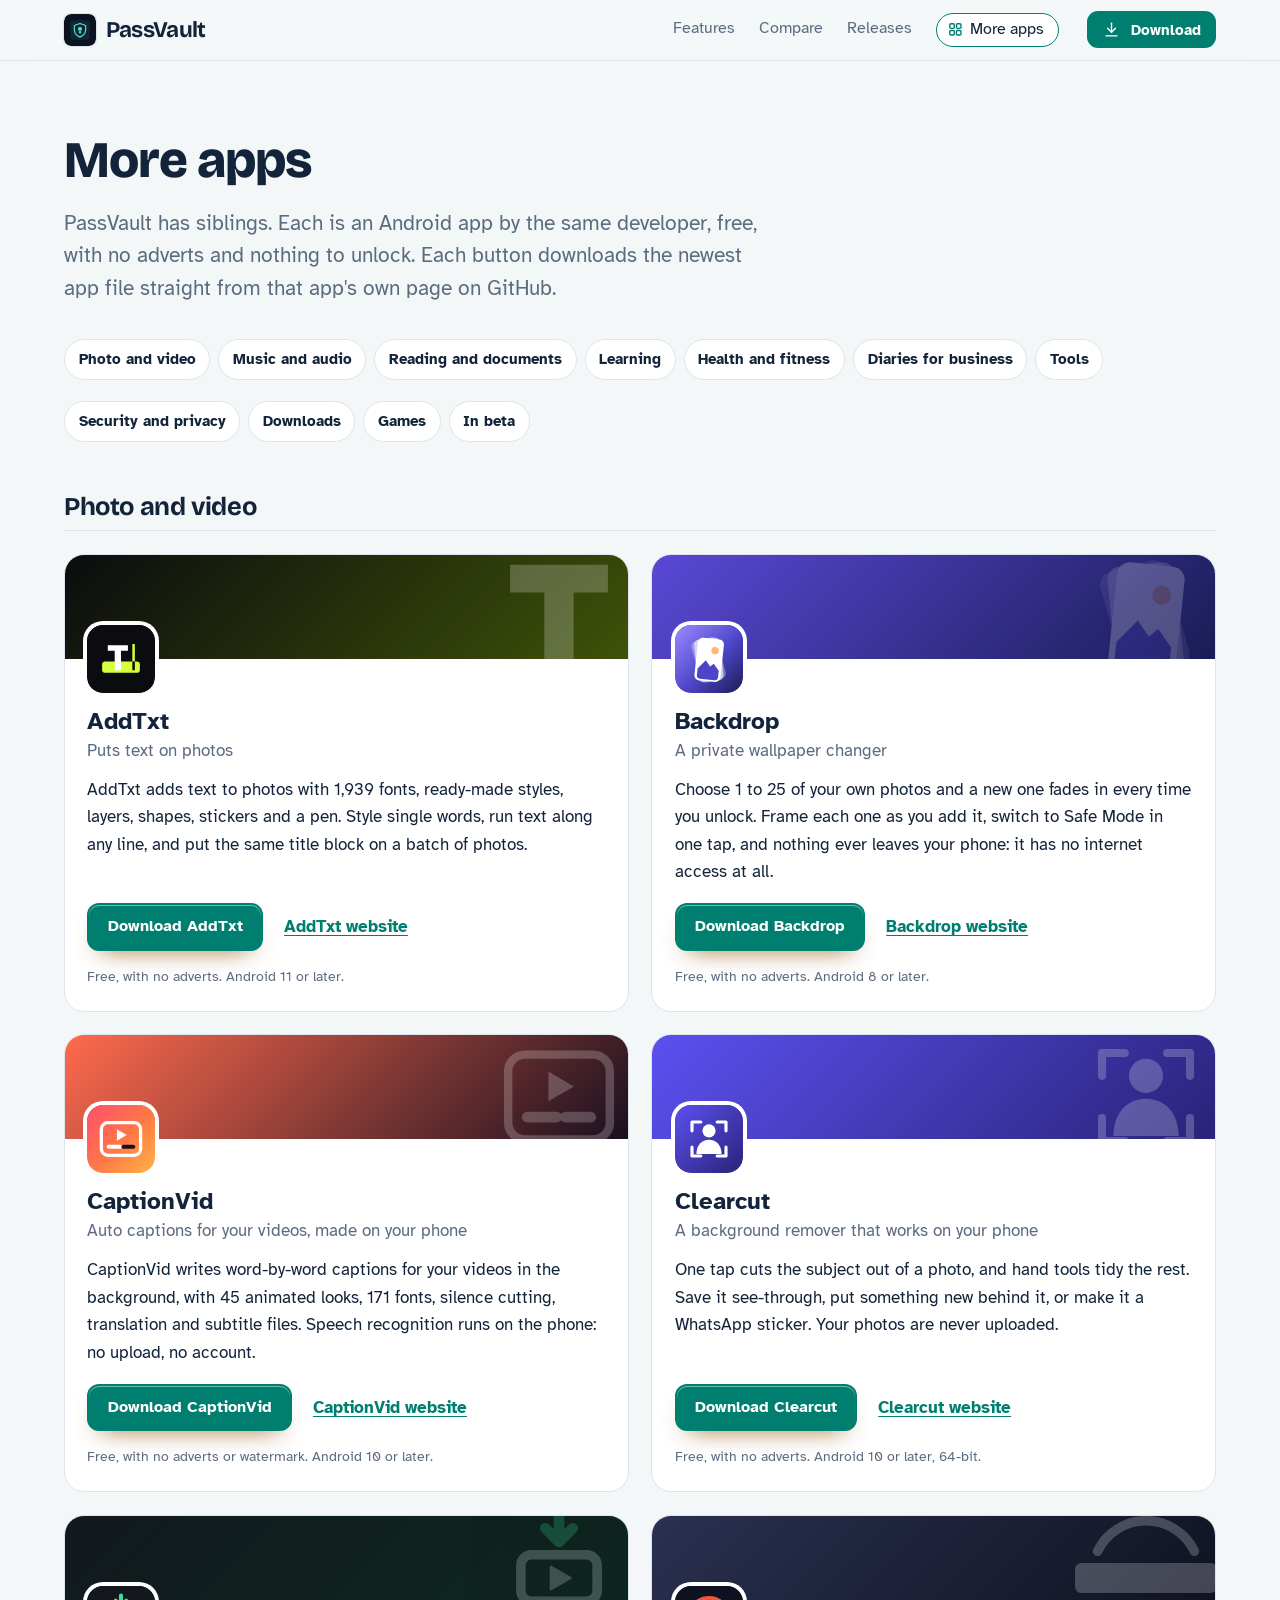
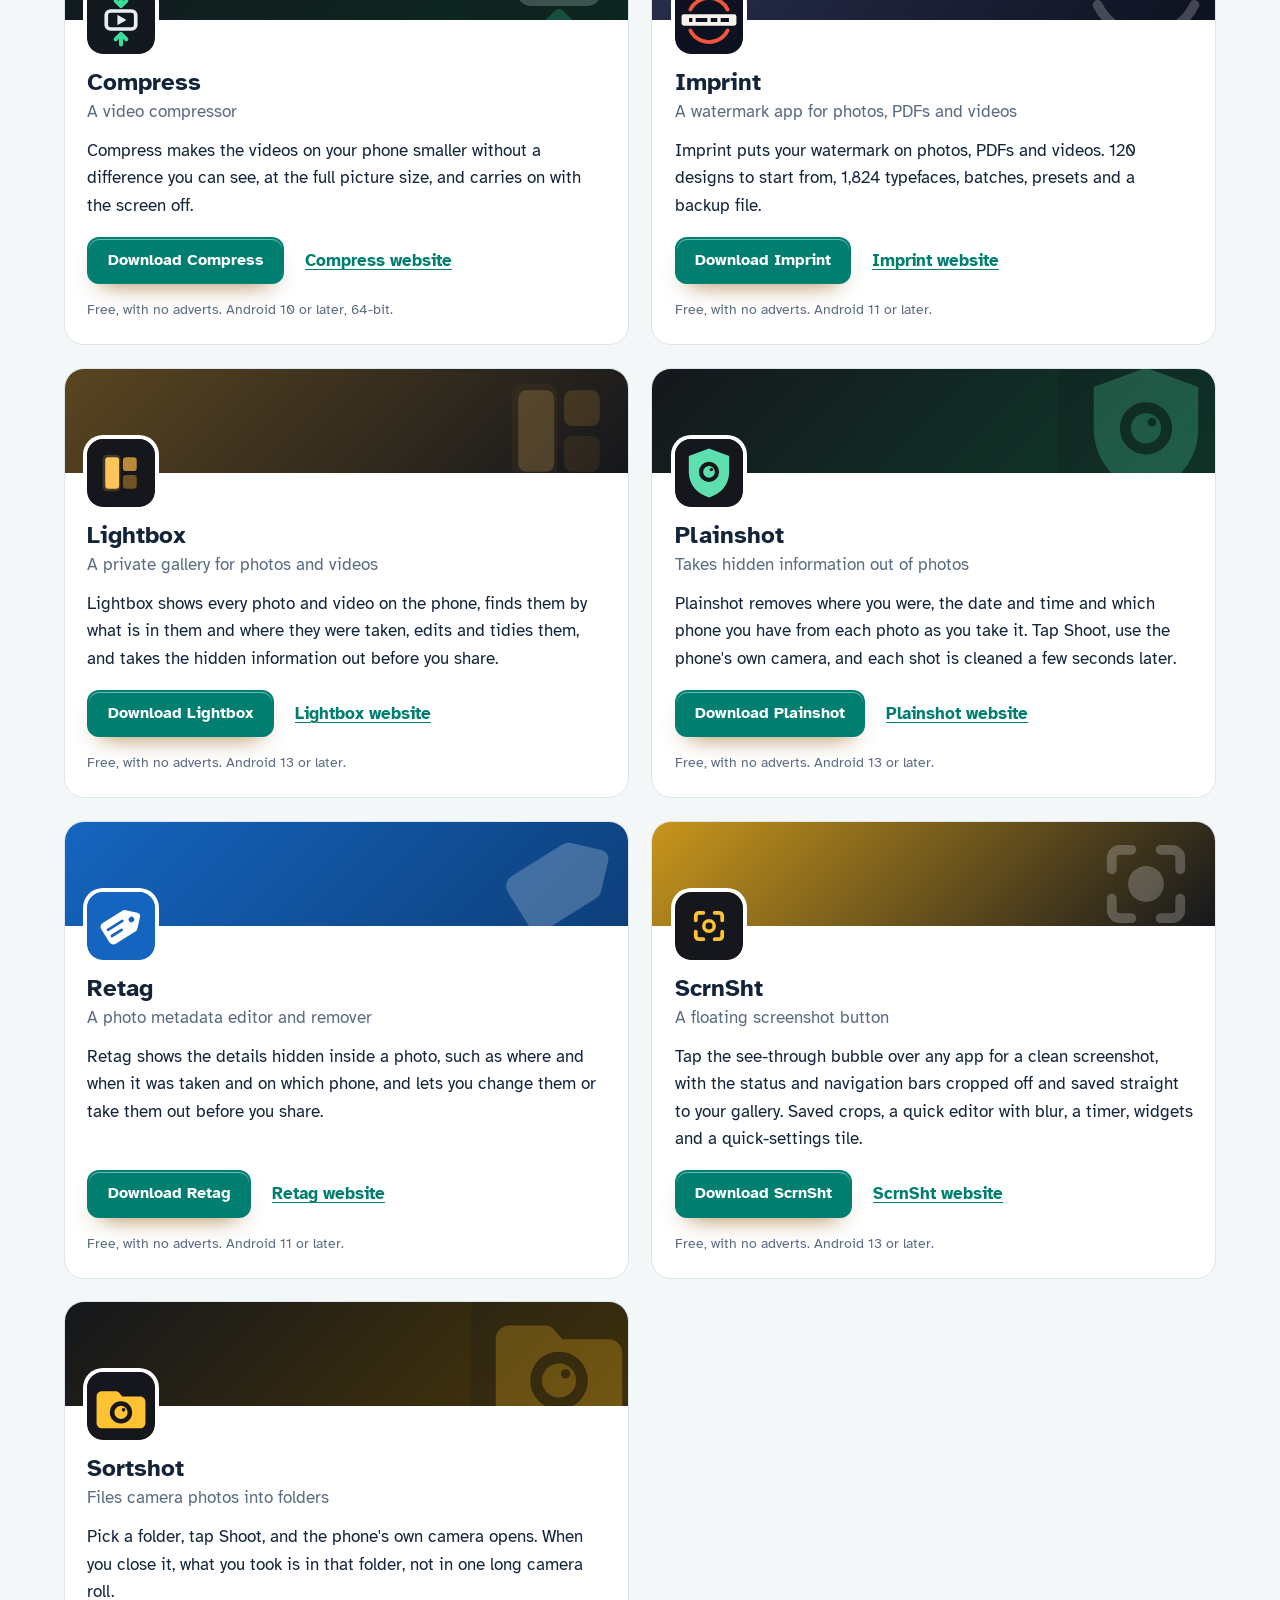
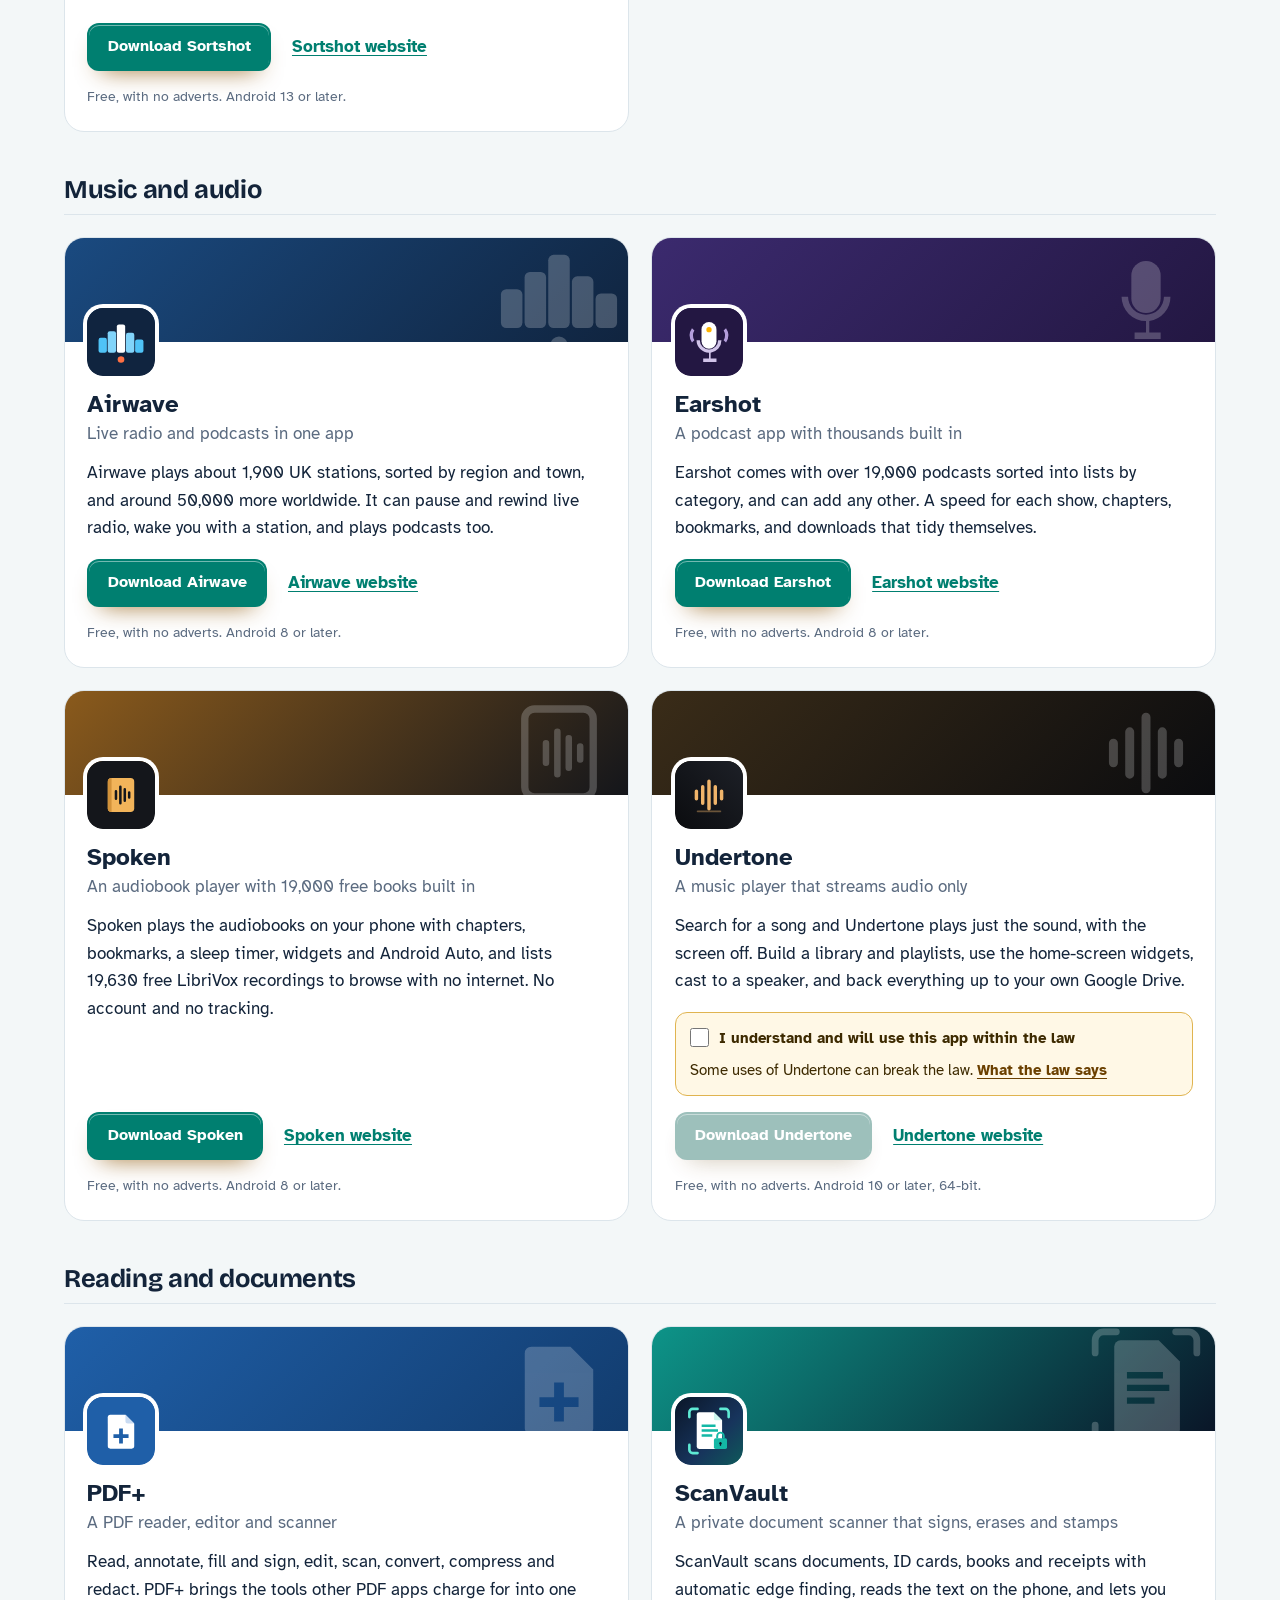
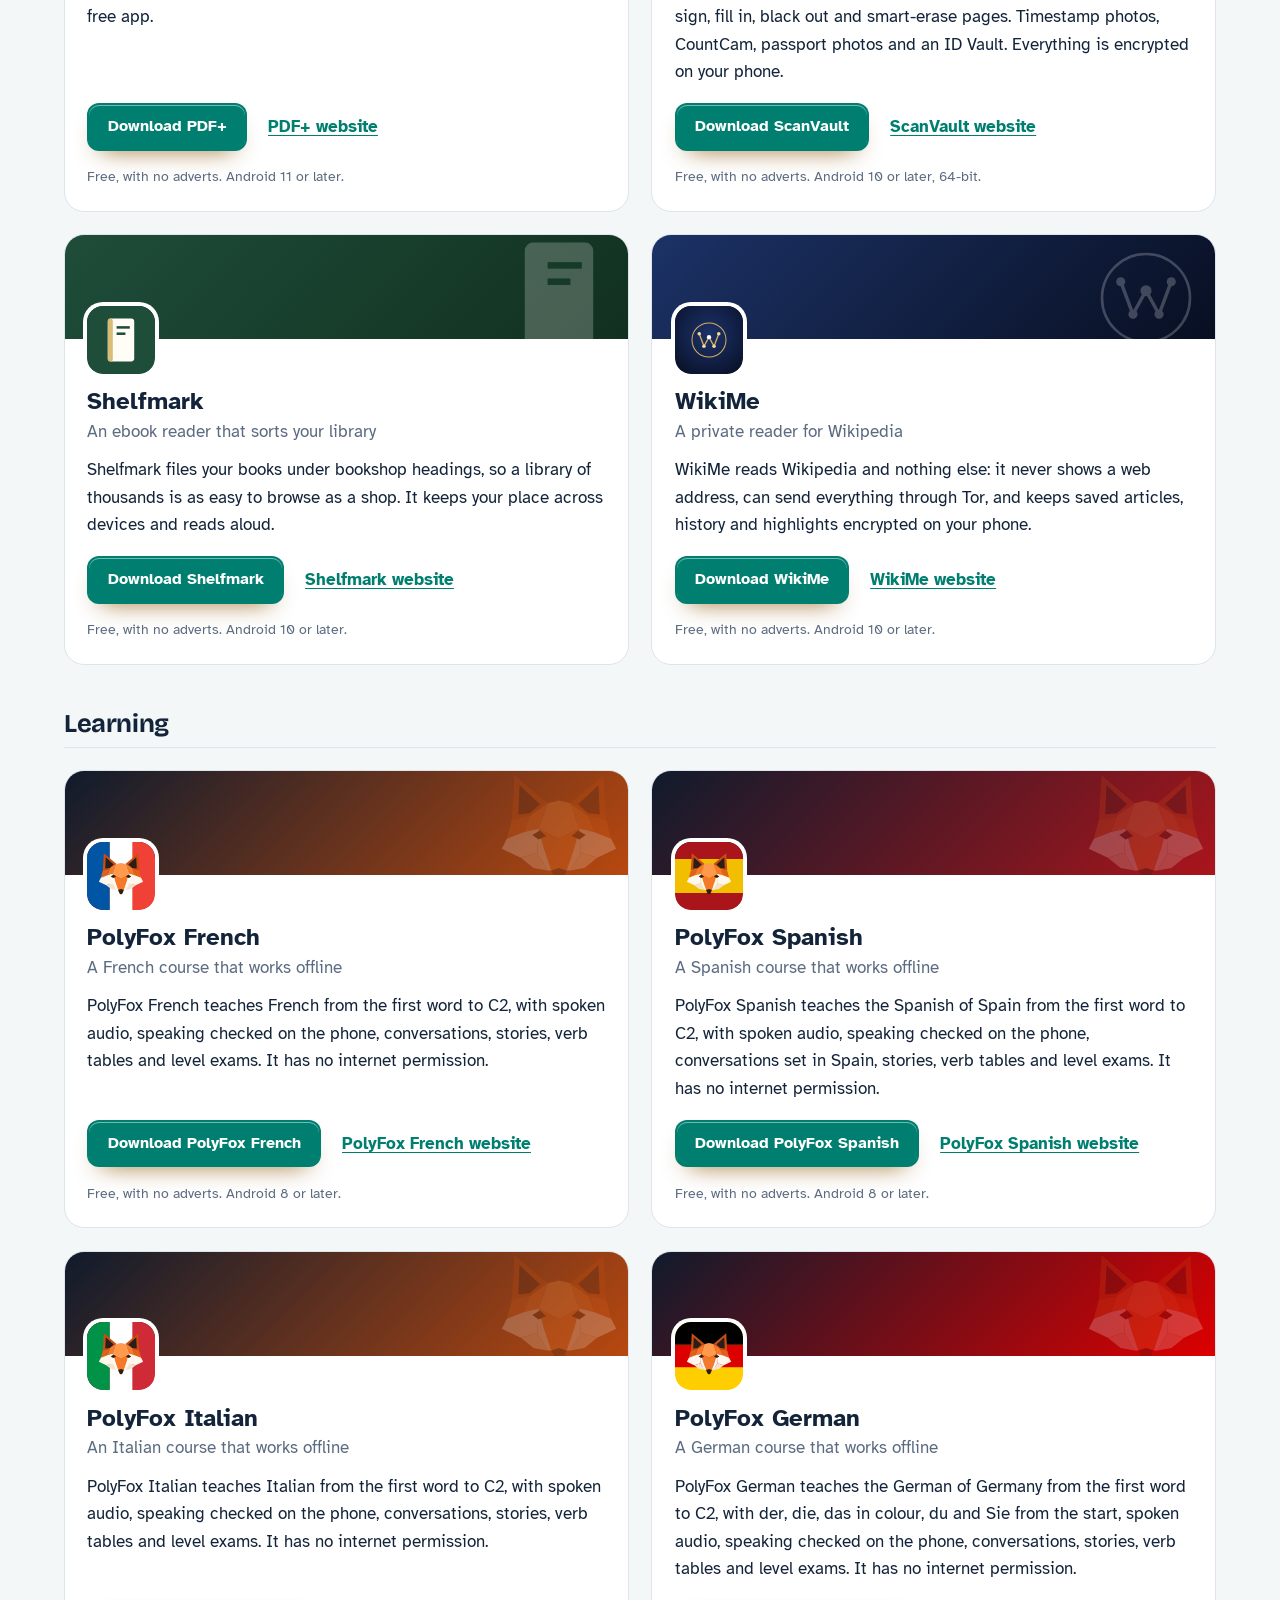
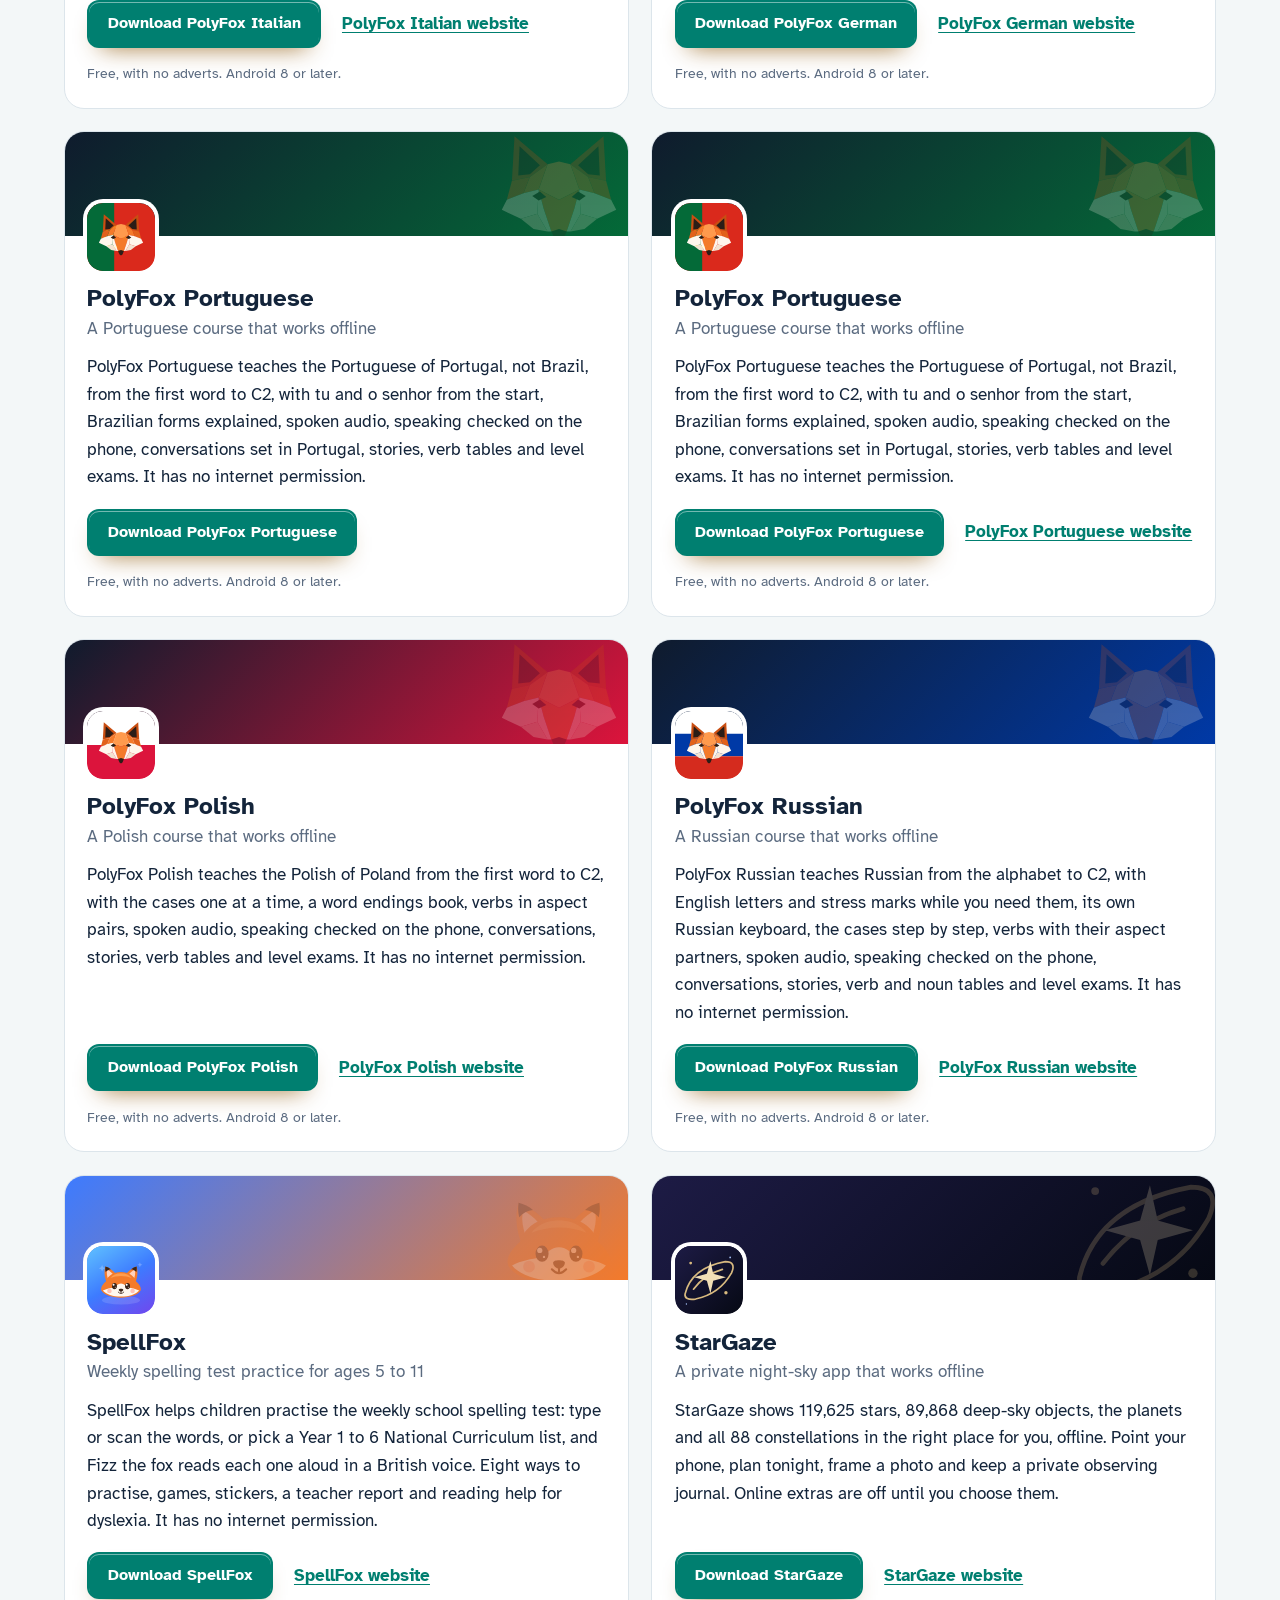
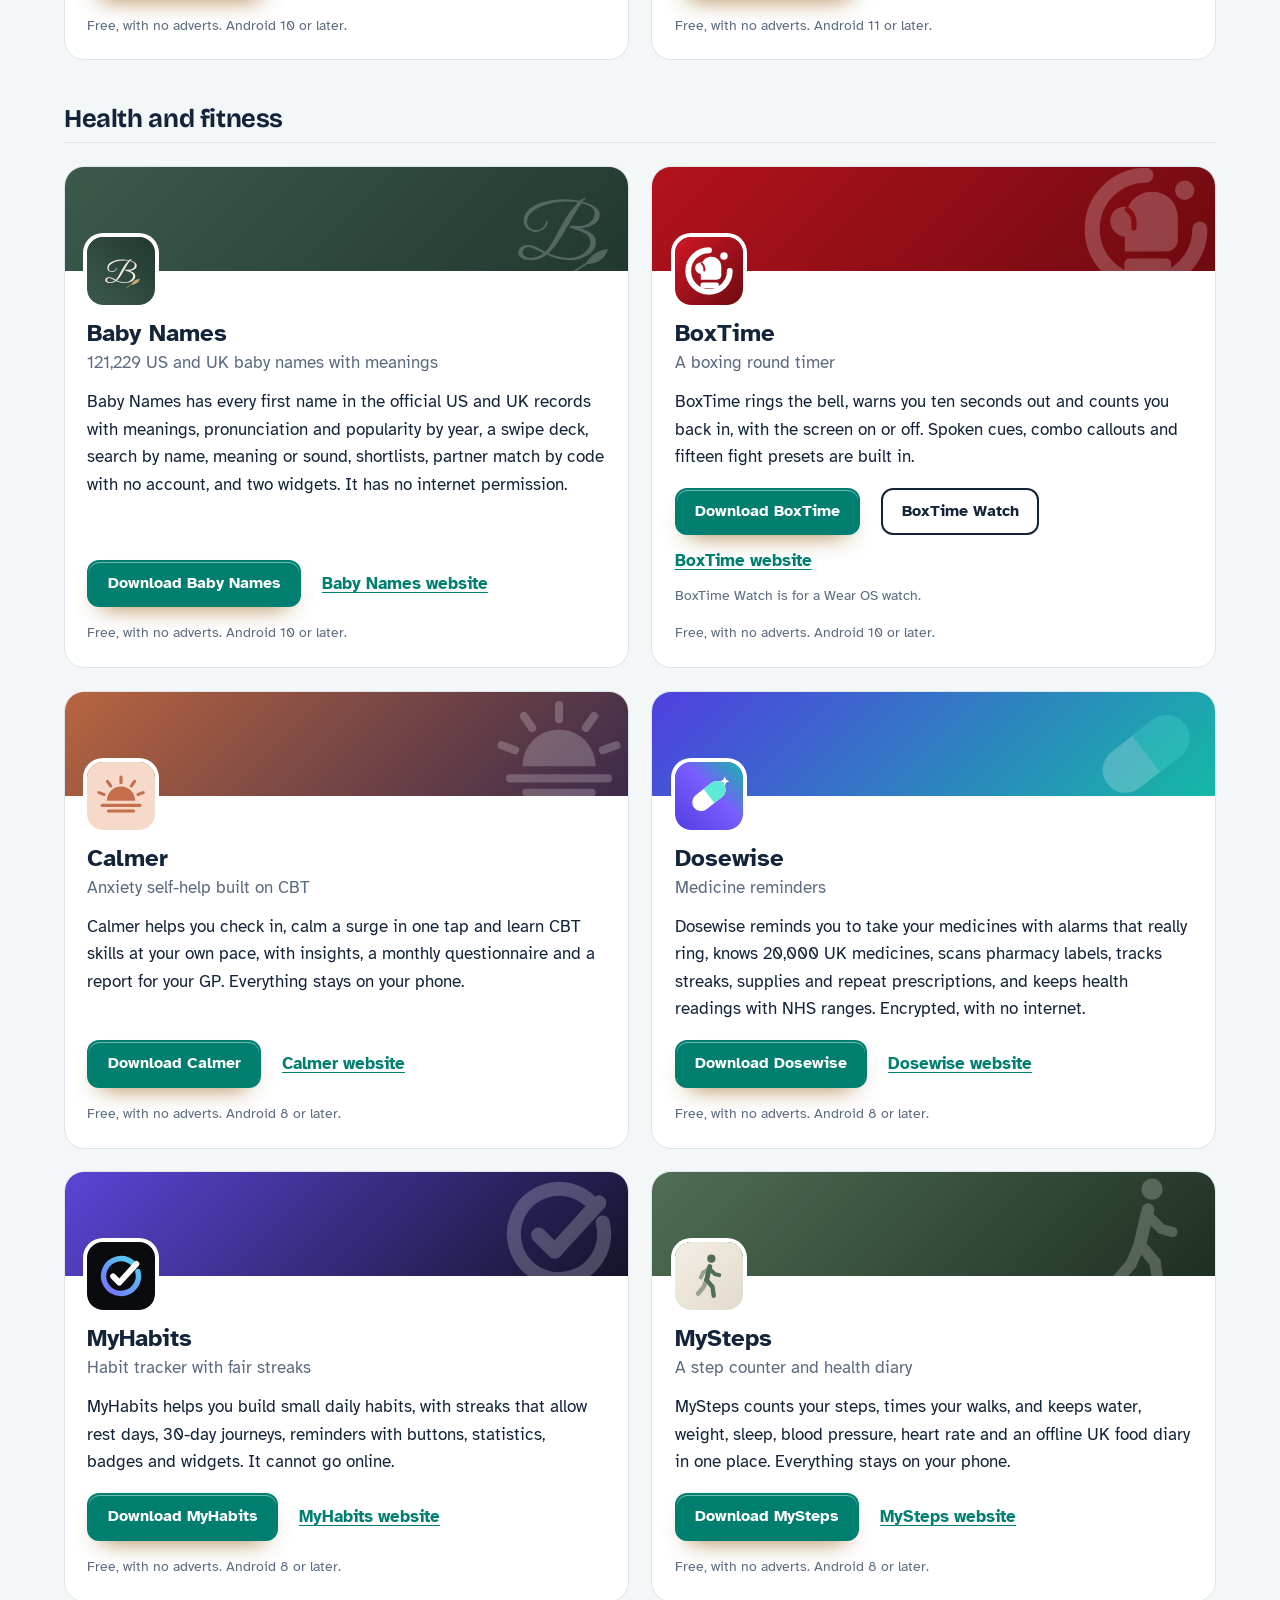
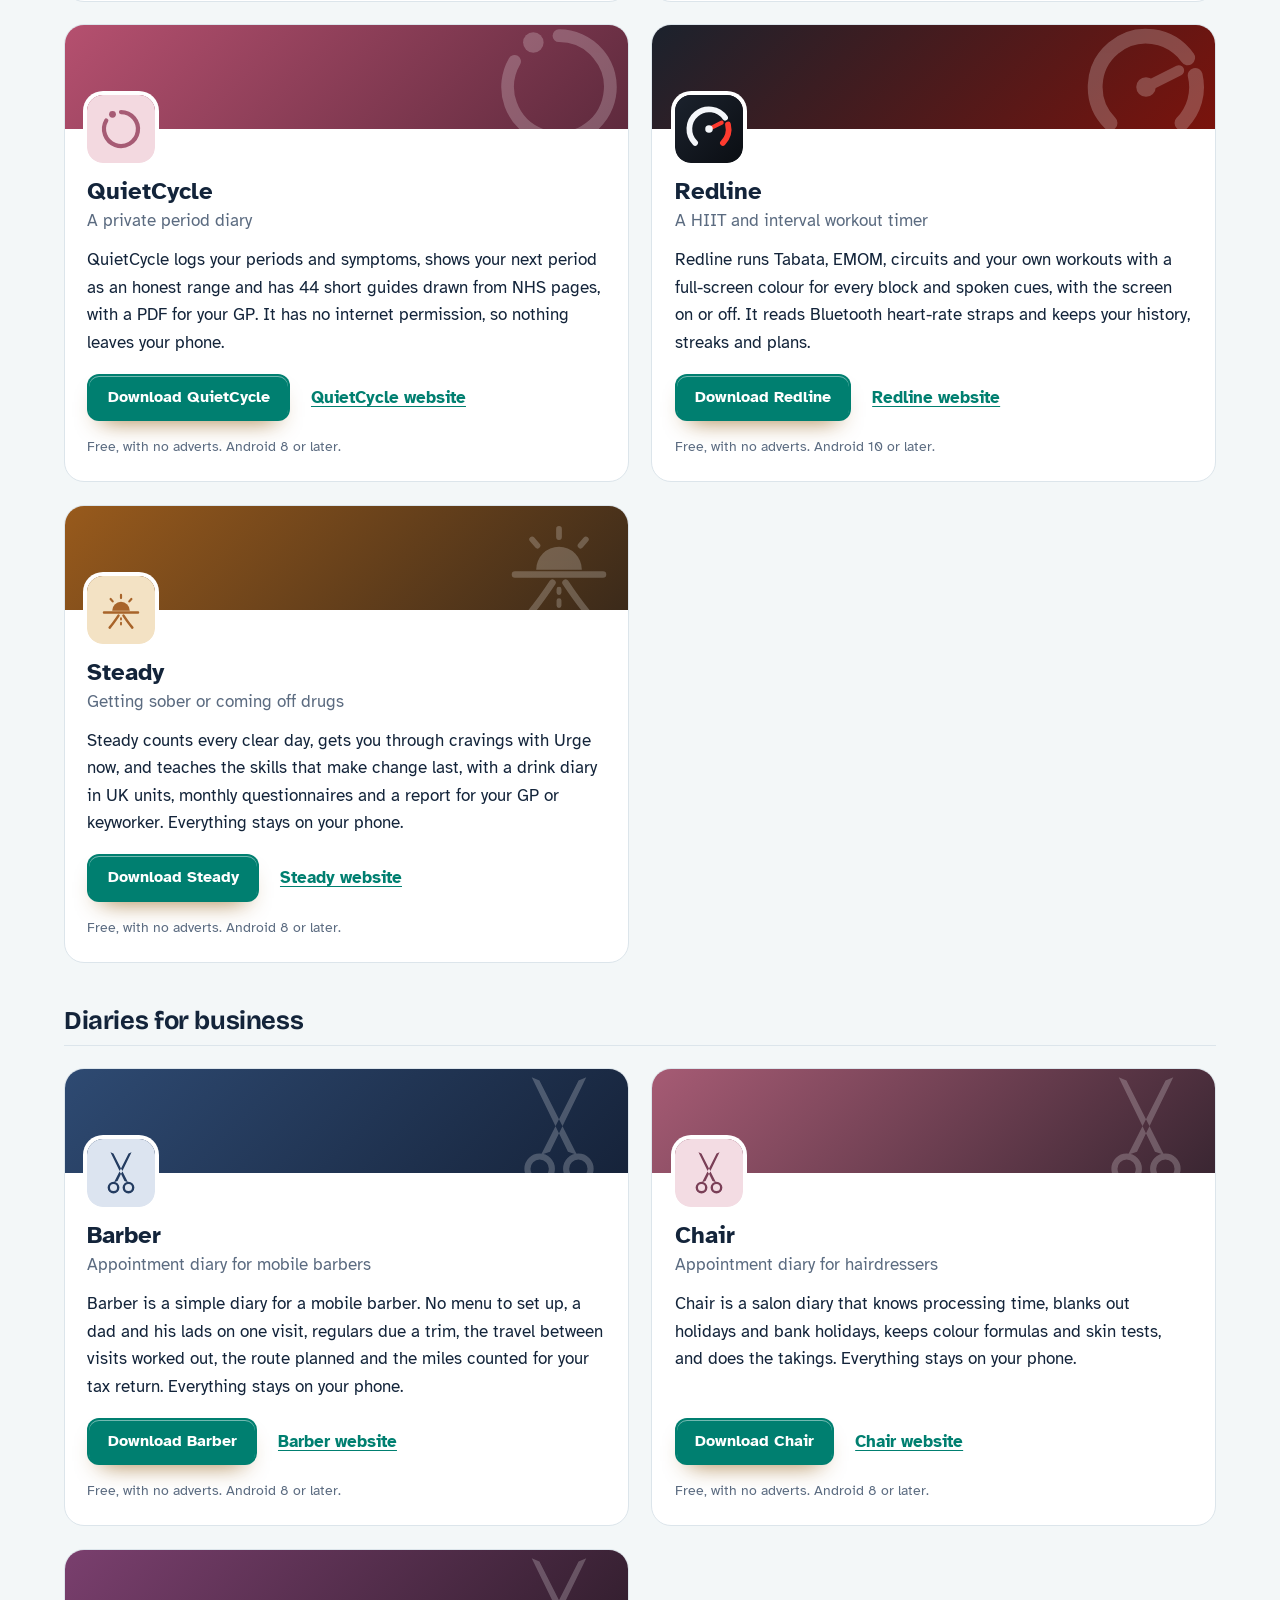
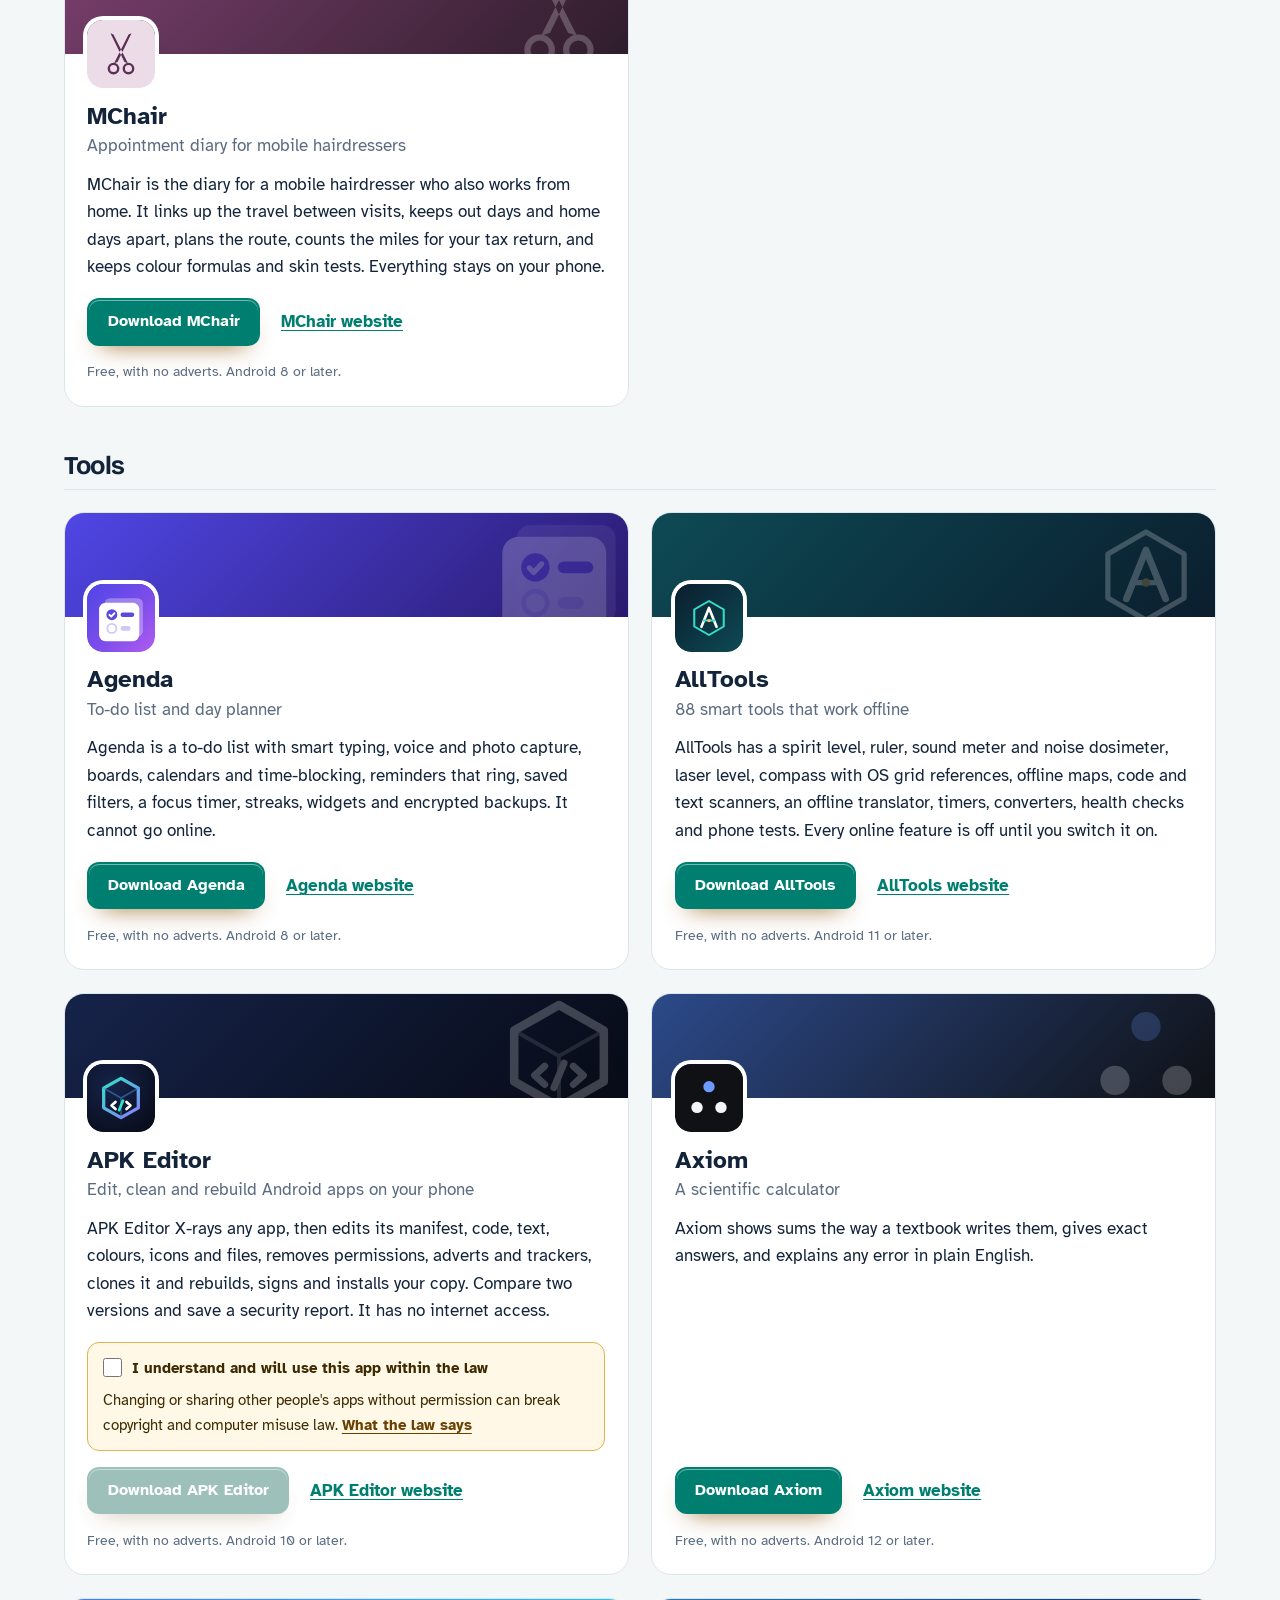
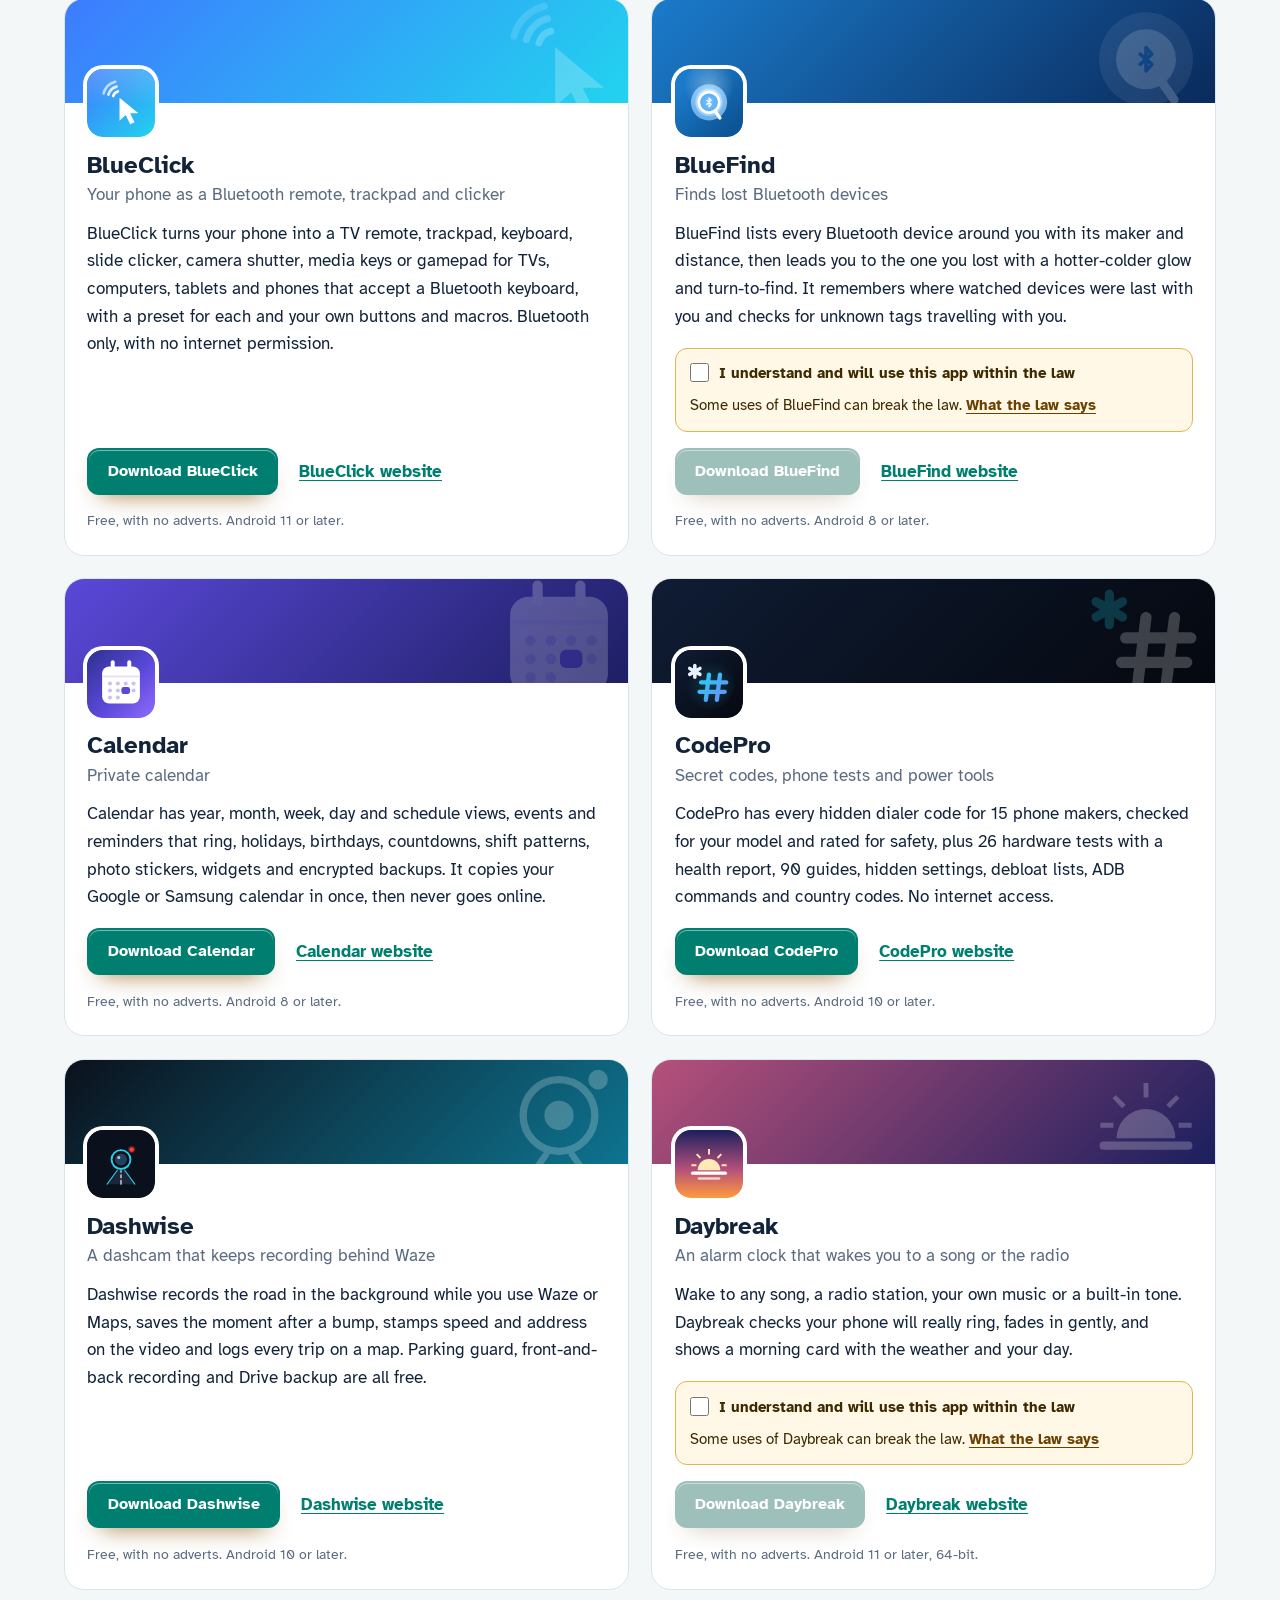
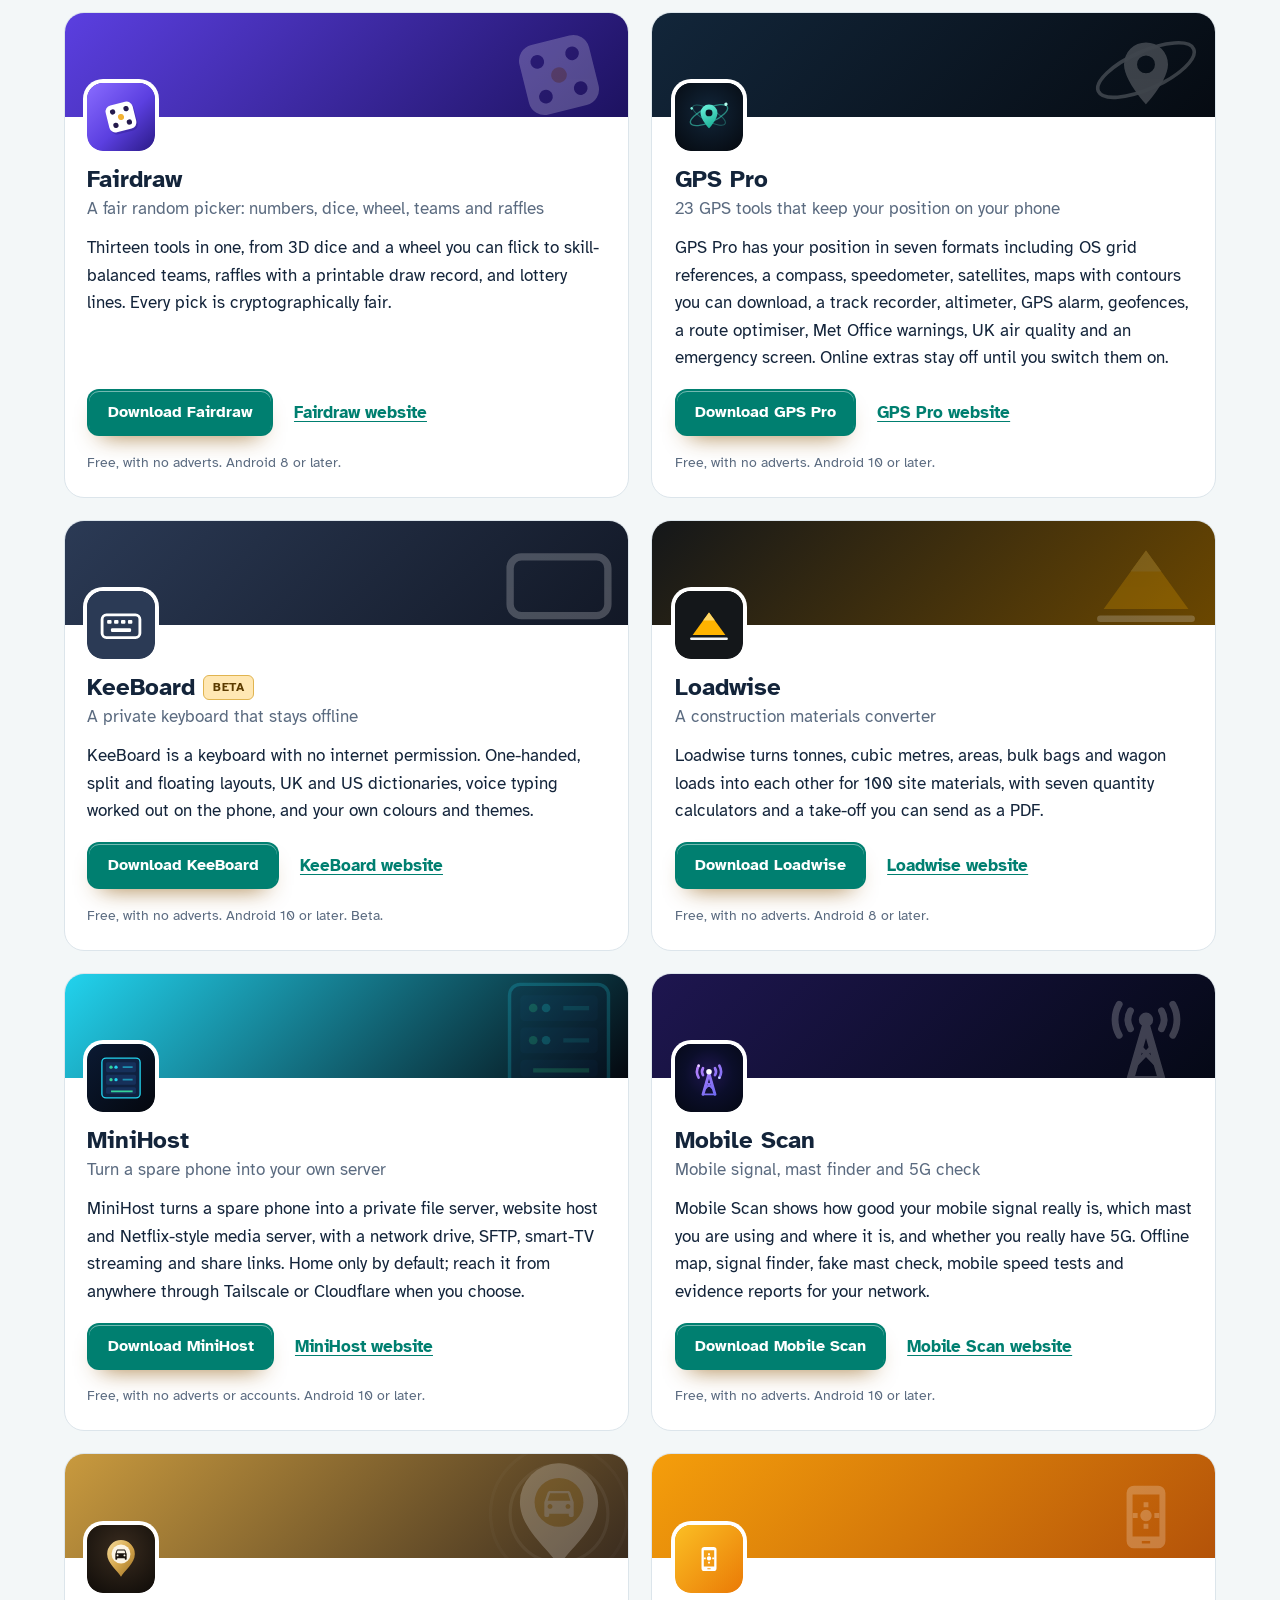
==== commit c4a13098: "More apps: add SpellFox" ====
--- a/more-apps.html
+++ b/more-apps.html
@@ -4,7 +4,7 @@
 <meta charset="utf-8">
 <meta name="viewport" content="width=device-width, initial-scale=1">
 <title>More free Android apps from the maker of PassVault</title>
-<meta name="description" content="All 98 free Android apps from the maker of PassVault, in one list by category, each with its download and a link to its website.">
+<meta name="description" content="All 99 free Android apps from the maker of PassVault, in one list by category, each with its download and a link to its website.">
 <meta name="author" content="Jonathan Jackson">
 <link rel="canonical" href="https://customgpter.github.io/passvault/more-apps.html">
 <meta name="theme-color" content="#f3f7f8" media="(prefers-color-scheme: light)">
@@ -12,7 +12,7 @@
 <meta property="og:type" content="website">
 <meta property="og:site_name" content="PassVault">
 <meta property="og:title" content="More free Android apps from the maker of PassVault">
-<meta property="og:description" content="All 98 free Android apps from the maker of PassVault, in one list by category, each with its download and a link to its website.">
+<meta property="og:description" content="All 99 free Android apps from the maker of PassVault, in one list by category, each with its download and a link to its website.">
 <meta property="og:url" content="https://customgpter.github.io/passvault/more-apps.html">
 <meta property="og:image" content="https://customgpter.github.io/passvault/assets/og.png">
 <meta property="og:image:width" content="1200">
@@ -26,7 +26,7 @@
 <link rel="preload" href="./assets/fonts/atkinson-hyperlegible-latin-400-normal.woff2" as="font" type="font/woff2" crossorigin>
 <link rel="stylesheet" href="./assets/site.css?v=1">
 <link rel="stylesheet" href="./assets/house.css?v=1">
-<script type="application/ld+json">{"@context":"https://schema.org","@type":"ItemList","name":"Apps from the maker of PassVault","url":"https://customgpter.github.io/passvault/more-apps.html","itemListElement":[{"@type":"ListItem","position":1,"name":"AddTxt","url":"https://customgpter.github.io/addtxt/"},{"@type":"ListItem","position":2,"name":"Backdrop","url":"https://customgpter.github.io/backdrop/"},{"@type":"ListItem","position":3,"name":"CaptionVid","url":"https://customgpter.github.io/captionvid/"},{"@type":"ListItem","position":4,"name":"Clearcut","url":"https://customgpter.github.io/clearcut/"},{"@type":"ListItem","position":5,"name":"Compress","url":"https://customgpter.github.io/compress/"},{"@type":"ListItem","position":6,"name":"Imprint","url":"https://customgpter.github.io/imprint/"},{"@type":"ListItem","position":7,"name":"Lightbox","url":"https://customgpter.github.io/lightbox/"},{"@type":"ListItem","position":8,"name":"Plainshot","url":"https://customgpter.github.io/plainshot/"},{"@type":"ListItem","position":9,"name":"Retag","url":"https://customgpter.github.io/retag/"},{"@type":"ListItem","position":10,"name":"ScrnSht","url":"https://customgpter.github.io/scrnsht/"},{"@type":"ListItem","position":11,"name":"Sortshot","url":"https://customgpter.github.io/sortshot/"},{"@type":"ListItem","position":12,"name":"Airwave","url":"https://customgpter.github.io/airwave/"},{"@type":"ListItem","position":13,"name":"Earshot","url":"https://customgpter.github.io/earshot/"},{"@type":"ListItem","position":14,"name":"Spoken","url":"https://customgpter.github.io/spoken/"},{"@type":"ListItem","position":15,"name":"Undertone","url":"https://customgpter.github.io/undertone/"},{"@type":"ListItem","position":16,"name":"PDF+","url":"https://customgpter.github.io/pdfplus/"},{"@type":"ListItem","position":17,"name":"ScanVault","url":"https://customgpter.github.io/scanvault/"},{"@type":"ListItem","position":18,"name":"Shelfmark","url":"https://customgpter.github.io/shelfmark/"},{"@type":"ListItem","position":19,"name":"WikiMe","url":"https://customgpter.github.io/wikime/"},{"@type":"ListItem","position":20,"name":"PolyFox French","url":"https://customgpter.github.io/polyfox/"},{"@type":"ListItem","position":21,"name":"PolyFox German","url":"https://customgpter.github.io/polyfox-german/"},{"@type":"ListItem","position":22,"name":"PolyFox Portuguese","url":"https://customgpter.github.io/polyfox-portuguese/"},{"@type":"ListItem","position":23,"name":"PolyFox Polish","url":"https://customgpter.github.io/polyfox-polish/"},{"@type":"ListItem","position":24,"name":"PolyFox Russian","url":"https://customgpter.github.io/polyfox-russian/"},{"@type":"ListItem","position":25,"name":"StarGaze","url":"https://customgpter.github.io/stargaze/"},{"@type":"ListItem","position":26,"name":"Baby Names","url":"https://customgpter.github.io/babynames/"},{"@type":"ListItem","position":27,"name":"BoxTime","url":"https://customgpter.github.io/boxtime/"},{"@type":"ListItem","position":28,"name":"Calmer","url":"https://customgpter.github.io/calmer/"},{"@type":"ListItem","position":29,"name":"Dosewise","url":"https://customgpter.github.io/dosewise/"},{"@type":"ListItem","position":30,"name":"MyHabits","url":"https://customgpter.github.io/myhabits/"},{"@type":"ListItem","position":31,"name":"MySteps","url":"https://customgpter.github.io/mysteps/"},{"@type":"ListItem","position":32,"name":"QuietCycle","url":"https://customgpter.github.io/quietcycle/"},{"@type":"ListItem","position":33,"name":"Redline","url":"https://customgpter.github.io/redline/"},{"@type":"ListItem","position":34,"name":"Steady","url":"https://customgpter.github.io/steady/"},{"@type":"ListItem","position":35,"name":"Barber","url":"https://customgpter.github.io/barber/"},{"@type":"ListItem","position":36,"name":"Chair","url":"https://customgpter.github.io/chair/"},{"@type":"ListItem","position":37,"name":"MChair","url":"https://customgpter.github.io/mchair/"},{"@type":"ListItem","position":38,"name":"Agenda","url":"https://customgpter.github.io/agenda/"},{"@type":"ListItem","position":39,"name":"AllTools","url":"https://customgpter.github.io/alltools/"},{"@type":"ListItem","position":40,"name":"APK Editor","url":"https://customgpter.github.io/apkeditor/"},{"@type":"ListItem","position":41,"name":"Axiom","url":"https://customgpter.github.io/axiom/"},{"@type":"ListItem","position":42,"name":"BlueClick","url":"https://customgpter.github.io/blueclick/"},{"@type":"ListItem","position":43,"name":"BlueFind","url":"https://customgpter.github.io/bluefind/"},{"@type":"ListItem","position":44,"name":"Calendar","url":"https://customgpter.github.io/calendar/"},{"@type":"ListItem","position":45,"name":"CodePro","url":"https://customgpter.github.io/codepro/"},{"@type":"ListItem","position":46,"name":"Dashwise","url":"https://customgpter.github.io/dashwise/"},{"@type":"ListItem","position":47,"name":"Daybreak","url":"https://customgpter.github.io/daybreak/"},{"@type":"ListItem","position":48,"name":"Fairdraw","url":"https://customgpter.github.io/fairdraw/"},{"@type":"ListItem","position":49,"name":"GPS Pro","url":"https://customgpter.github.io/gpspro/"},{"@type":"ListItem","position":50,"name":"KeeBoard","url":"https://customgpter.github.io/keeboard/"},{"@type":"ListItem","position":51,"name":"Loadwise","url":"https://customgpter.github.io/loadwise/"},{"@type":"ListItem","position":52,"name":"MiniHost","url":"https://customgpter.github.io/minihost/"},{"@type":"ListItem","position":53,"name":"Mobile Scan","url":"https://customgpter.github.io/mobilescan/"},{"@type":"ListItem","position":54,"name":"Parkwise","url":"https://customgpter.github.io/parkwise/"},{"@type":"ListItem","position":55,"name":"Pocketmind","url":"https://customgpter.github.io/pocketmind/"},{"@type":"ListItem","position":56,"name":"Refine","url":"https://customgpter.github.io/refine/"},{"@type":"ListItem","position":57,"name":"Shiftwise","url":"https://customgpter.github.io/shiftwise/"},{"@type":"ListItem","position":58,"name":"SimpleCalc","url":"https://customgpter.github.io/simplecalc/"},{"@type":"ListItem","position":59,"name":"Skyline","url":"https://customgpter.github.io/skyline/"},{"@type":"ListItem","position":60,"name":"Slipway","url":"https://customgpter.github.io/slipway/"},{"@type":"ListItem","position":61,"name":"Tagger","url":"https://customgpter.github.io/tagger/"},{"@type":"ListItem","position":62,"name":"TotalClean","url":"https://customgpter.github.io/totalclean/"},{"@type":"ListItem","position":63,"name":"TVLink","url":"https://customgpter.github.io/tvlink/"},{"@type":"ListItem","position":64,"name":"Unbox","url":"https://customgpter.github.io/unbox/"},{"@type":"ListItem","position":65,"name":"WhatsKeep","url":"https://customgpter.github.io/whatskeep/"},{"@type":"ListItem","position":66,"name":"WiFi Scan","url":"https://customgpter.github.io/wifiscan/"},{"@type":"ListItem","position":67,"name":"Auditly","url":"https://customgpter.github.io/auditly/"},{"@type":"ListItem","position":68,"name":"Backchannel","url":"https://customgpter.github.io/backchannel/"},{"@type":"ListItem","position":69,"name":"ENotes","url":"https://customgpter.github.io/enotes/"},{"@type":"ListItem","position":70,"name":"FindMe","url":"https://customgpter.github.io/findme/"},{"@type":"ListItem","position":71,"name":"iLock","url":"https://customgpter.github.io/ilock/"},{"@type":"ListItem","position":72,"name":"ImSafe","url":"https://customgpter.github.io/imsafe/"},{"@type":"ListItem","position":73,"name":"IShred","url":"https://customgpter.github.io/ishred/"},{"@type":"ListItem","position":74,"name":"LockBox","url":"https://customgpter.github.io/lockbox/"},{"@type":"ListItem","position":75,"name":"PassVault","url":"https://customgpter.github.io/passvault/"},{"@type":"ListItem","position":76,"name":"SpyFind","url":"https://customgpter.github.io/spyfind/"},{"@type":"ListItem","position":77,"name":"TextWipe","url":"https://customgpter.github.io/textwipe/"},{"@type":"ListItem","position":78,"name":"Tracewire","url":"https://customgpter.github.io/tracewire/"},{"@type":"ListItem","position":79,"name":"Vigil","url":"https://customgpter.github.io/vigil/"},{"@type":"ListItem","position":80,"name":"Grab","url":"https://customgpter.github.io/grab/"},{"@type":"ListItem","position":81,"name":"Swarm","url":"https://customgpter.github.io/swarm/"},{"@type":"ListItem","position":82,"name":"Plane Games","url":"https://customgpter.github.io/plane-games/"},{"@type":"ListItem","position":83,"name":"Ninefold","url":"https://customgpter.github.io/ninefold/"},{"@type":"ListItem","position":84,"name":"Cubewise","url":"https://customgpter.github.io/cubewise/"},{"@type":"ListItem","position":85,"name":"Tilewise","url":"https://customgpter.github.io/tilewise/"},{"@type":"ListItem","position":86,"name":"Letterwise","url":"https://customgpter.github.io/letterwise/"},{"@type":"ListItem","position":87,"name":"Kingside","url":"https://customgpter.github.io/kingside/"},{"@type":"ListItem","position":88,"name":"Deckhand","url":"https://customgpter.github.io/deckhand/"},{"@type":"ListItem","position":89,"name":"SNESForge","url":"https://customgpter.github.io/snesforge/"},{"@type":"ListItem","position":90,"name":"Fame Boy","url":"https://customgpter.github.io/fameboy/"},{"@type":"ListItem","position":91,"name":"PSPPro","url":"https://customgpter.github.io/psppro/"},{"@type":"ListItem","position":92,"name":"MegaGen","url":"https://customgpter.github.io/megagen/"},{"@type":"ListItem","position":93,"name":"QVR","url":"https://customgpter.github.io/qvr/"},{"@type":"ListItem","position":94,"name":"QVR Watch","url":"https://customgpter.github.io/qvr-watch/"},{"@type":"ListItem","position":95,"name":"QVRLite","url":"https://customgpter.github.io/qvrlite/"},{"@type":"ListItem","position":96,"name":"Onionz","url":"https://customgpter.github.io/onionz/"},{"@type":"ListItem","position":97,"name":"OnionzWeb","url":"https://customgpter.github.io/onionzweb/"}]}</script>
+<script type="application/ld+json">{"@context":"https://schema.org","@type":"ItemList","name":"Apps from the maker of PassVault","url":"https://customgpter.github.io/passvault/more-apps.html","itemListElement":[{"@type":"ListItem","position":1,"name":"AddTxt","url":"https://customgpter.github.io/addtxt/"},{"@type":"ListItem","position":2,"name":"Backdrop","url":"https://customgpter.github.io/backdrop/"},{"@type":"ListItem","position":3,"name":"CaptionVid","url":"https://customgpter.github.io/captionvid/"},{"@type":"ListItem","position":4,"name":"Clearcut","url":"https://customgpter.github.io/clearcut/"},{"@type":"ListItem","position":5,"name":"Compress","url":"https://customgpter.github.io/compress/"},{"@type":"ListItem","position":6,"name":"Imprint","url":"https://customgpter.github.io/imprint/"},{"@type":"ListItem","position":7,"name":"Lightbox","url":"https://customgpter.github.io/lightbox/"},{"@type":"ListItem","position":8,"name":"Plainshot","url":"https://customgpter.github.io/plainshot/"},{"@type":"ListItem","position":9,"name":"Retag","url":"https://customgpter.github.io/retag/"},{"@type":"ListItem","position":10,"name":"ScrnSht","url":"https://customgpter.github.io/scrnsht/"},{"@type":"ListItem","position":11,"name":"Sortshot","url":"https://customgpter.github.io/sortshot/"},{"@type":"ListItem","position":12,"name":"Airwave","url":"https://customgpter.github.io/airwave/"},{"@type":"ListItem","position":13,"name":"Earshot","url":"https://customgpter.github.io/earshot/"},{"@type":"ListItem","position":14,"name":"Spoken","url":"https://customgpter.github.io/spoken/"},{"@type":"ListItem","position":15,"name":"Undertone","url":"https://customgpter.github.io/undertone/"},{"@type":"ListItem","position":16,"name":"PDF+","url":"https://customgpter.github.io/pdfplus/"},{"@type":"ListItem","position":17,"name":"ScanVault","url":"https://customgpter.github.io/scanvault/"},{"@type":"ListItem","position":18,"name":"Shelfmark","url":"https://customgpter.github.io/shelfmark/"},{"@type":"ListItem","position":19,"name":"WikiMe","url":"https://customgpter.github.io/wikime/"},{"@type":"ListItem","position":20,"name":"PolyFox French","url":"https://customgpter.github.io/polyfox/"},{"@type":"ListItem","position":21,"name":"PolyFox German","url":"https://customgpter.github.io/polyfox-german/"},{"@type":"ListItem","position":22,"name":"PolyFox Portuguese","url":"https://customgpter.github.io/polyfox-portuguese/"},{"@type":"ListItem","position":23,"name":"PolyFox Polish","url":"https://customgpter.github.io/polyfox-polish/"},{"@type":"ListItem","position":24,"name":"PolyFox Russian","url":"https://customgpter.github.io/polyfox-russian/"},{"@type":"ListItem","position":25,"name":"SpellFox","url":"https://customgpter.github.io/spellfox/"},{"@type":"ListItem","position":26,"name":"StarGaze","url":"https://customgpter.github.io/stargaze/"},{"@type":"ListItem","position":27,"name":"Baby Names","url":"https://customgpter.github.io/babynames/"},{"@type":"ListItem","position":28,"name":"BoxTime","url":"https://customgpter.github.io/boxtime/"},{"@type":"ListItem","position":29,"name":"Calmer","url":"https://customgpter.github.io/calmer/"},{"@type":"ListItem","position":30,"name":"Dosewise","url":"https://customgpter.github.io/dosewise/"},{"@type":"ListItem","position":31,"name":"MyHabits","url":"https://customgpter.github.io/myhabits/"},{"@type":"ListItem","position":32,"name":"MySteps","url":"https://customgpter.github.io/mysteps/"},{"@type":"ListItem","position":33,"name":"QuietCycle","url":"https://customgpter.github.io/quietcycle/"},{"@type":"ListItem","position":34,"name":"Redline","url":"https://customgpter.github.io/redline/"},{"@type":"ListItem","position":35,"name":"Steady","url":"https://customgpter.github.io/steady/"},{"@type":"ListItem","position":36,"name":"Barber","url":"https://customgpter.github.io/barber/"},{"@type":"ListItem","position":37,"name":"Chair","url":"https://customgpter.github.io/chair/"},{"@type":"ListItem","position":38,"name":"MChair","url":"https://customgpter.github.io/mchair/"},{"@type":"ListItem","position":39,"name":"Agenda","url":"https://customgpter.github.io/agenda/"},{"@type":"ListItem","position":40,"name":"AllTools","url":"https://customgpter.github.io/alltools/"},{"@type":"ListItem","position":41,"name":"APK Editor","url":"https://customgpter.github.io/apkeditor/"},{"@type":"ListItem","position":42,"name":"Axiom","url":"https://customgpter.github.io/axiom/"},{"@type":"ListItem","position":43,"name":"BlueClick","url":"https://customgpter.github.io/blueclick/"},{"@type":"ListItem","position":44,"name":"BlueFind","url":"https://customgpter.github.io/bluefind/"},{"@type":"ListItem","position":45,"name":"Calendar","url":"https://customgpter.github.io/calendar/"},{"@type":"ListItem","position":46,"name":"CodePro","url":"https://customgpter.github.io/codepro/"},{"@type":"ListItem","position":47,"name":"Dashwise","url":"https://customgpter.github.io/dashwise/"},{"@type":"ListItem","position":48,"name":"Daybreak","url":"https://customgpter.github.io/daybreak/"},{"@type":"ListItem","position":49,"name":"Fairdraw","url":"https://customgpter.github.io/fairdraw/"},{"@type":"ListItem","position":50,"name":"GPS Pro","url":"https://customgpter.github.io/gpspro/"},{"@type":"ListItem","position":51,"name":"KeeBoard","url":"https://customgpter.github.io/keeboard/"},{"@type":"ListItem","position":52,"name":"Loadwise","url":"https://customgpter.github.io/loadwise/"},{"@type":"ListItem","position":53,"name":"MiniHost","url":"https://customgpter.github.io/minihost/"},{"@type":"ListItem","position":54,"name":"Mobile Scan","url":"https://customgpter.github.io/mobilescan/"},{"@type":"ListItem","position":55,"name":"Parkwise","url":"https://customgpter.github.io/parkwise/"},{"@type":"ListItem","position":56,"name":"Pocketmind","url":"https://customgpter.github.io/pocketmind/"},{"@type":"ListItem","position":57,"name":"Refine","url":"https://customgpter.github.io/refine/"},{"@type":"ListItem","position":58,"name":"Shiftwise","url":"https://customgpter.github.io/shiftwise/"},{"@type":"ListItem","position":59,"name":"SimpleCalc","url":"https://customgpter.github.io/simplecalc/"},{"@type":"ListItem","position":60,"name":"Skyline","url":"https://customgpter.github.io/skyline/"},{"@type":"ListItem","position":61,"name":"Slipway","url":"https://customgpter.github.io/slipway/"},{"@type":"ListItem","position":62,"name":"Tagger","url":"https://customgpter.github.io/tagger/"},{"@type":"ListItem","position":63,"name":"TotalClean","url":"https://customgpter.github.io/totalclean/"},{"@type":"ListItem","position":64,"name":"TVLink","url":"https://customgpter.github.io/tvlink/"},{"@type":"ListItem","position":65,"name":"Unbox","url":"https://customgpter.github.io/unbox/"},{"@type":"ListItem","position":66,"name":"WhatsKeep","url":"https://customgpter.github.io/whatskeep/"},{"@type":"ListItem","position":67,"name":"WiFi Scan","url":"https://customgpter.github.io/wifiscan/"},{"@type":"ListItem","position":68,"name":"Auditly","url":"https://customgpter.github.io/auditly/"},{"@type":"ListItem","position":69,"name":"Backchannel","url":"https://customgpter.github.io/backchannel/"},{"@type":"ListItem","position":70,"name":"ENotes","url":"https://customgpter.github.io/enotes/"},{"@type":"ListItem","position":71,"name":"FindMe","url":"https://customgpter.github.io/findme/"},{"@type":"ListItem","position":72,"name":"iLock","url":"https://customgpter.github.io/ilock/"},{"@type":"ListItem","position":73,"name":"ImSafe","url":"https://customgpter.github.io/imsafe/"},{"@type":"ListItem","position":74,"name":"IShred","url":"https://customgpter.github.io/ishred/"},{"@type":"ListItem","position":75,"name":"LockBox","url":"https://customgpter.github.io/lockbox/"},{"@type":"ListItem","position":76,"name":"PassVault","url":"https://customgpter.github.io/passvault/"},{"@type":"ListItem","position":77,"name":"SpyFind","url":"https://customgpter.github.io/spyfind/"},{"@type":"ListItem","position":78,"name":"TextWipe","url":"https://customgpter.github.io/textwipe/"},{"@type":"ListItem","position":79,"name":"Tracewire","url":"https://customgpter.github.io/tracewire/"},{"@type":"ListItem","position":80,"name":"Vigil","url":"https://customgpter.github.io/vigil/"},{"@type":"ListItem","position":81,"name":"Grab","url":"https://customgpter.github.io/grab/"},{"@type":"ListItem","position":82,"name":"Swarm","url":"https://customgpter.github.io/swarm/"},{"@type":"ListItem","position":83,"name":"Plane Games","url":"https://customgpter.github.io/plane-games/"},{"@type":"ListItem","position":84,"name":"Ninefold","url":"https://customgpter.github.io/ninefold/"},{"@type":"ListItem","position":85,"name":"Cubewise","url":"https://customgpter.github.io/cubewise/"},{"@type":"ListItem","position":86,"name":"Tilewise","url":"https://customgpter.github.io/tilewise/"},{"@type":"ListItem","position":87,"name":"Letterwise","url":"https://customgpter.github.io/letterwise/"},{"@type":"ListItem","position":88,"name":"Kingside","url":"https://customgpter.github.io/kingside/"},{"@type":"ListItem","position":89,"name":"Deckhand","url":"https://customgpter.github.io/deckhand/"},{"@type":"ListItem","position":90,"name":"SNESForge","url":"https://customgpter.github.io/snesforge/"},{"@type":"ListItem","position":91,"name":"Fame Boy","url":"https://customgpter.github.io/fameboy/"},{"@type":"ListItem","position":92,"name":"PSPPro","url":"https://customgpter.github.io/psppro/"},{"@type":"ListItem","position":93,"name":"MegaGen","url":"https://customgpter.github.io/megagen/"},{"@type":"ListItem","position":94,"name":"QVR","url":"https://customgpter.github.io/qvr/"},{"@type":"ListItem","position":95,"name":"QVR Watch","url":"https://customgpter.github.io/qvr-watch/"},{"@type":"ListItem","position":96,"name":"QVRLite","url":"https://customgpter.github.io/qvrlite/"},{"@type":"ListItem","position":97,"name":"Onionz","url":"https://customgpter.github.io/onionz/"},{"@type":"ListItem","position":98,"name":"OnionzWeb","url":"https://customgpter.github.io/onionzweb/"}]}</script>
 <link rel="stylesheet" href="./assets/apps-list.css?v=1">
 <script src="./assets/apps-list.js?v=1" defer></script>
 </head>
@@ -70,7 +70,7 @@
 <div class="mapps-group" role="group" aria-labelledby="apps-learning"><h2 class="mapps-cat" id="apps-learning">Learning</h2>
 <ul class="mapps"><li class="mapp" style="--b:#0f1b2d;--b2:#b8480f"><div class="mapp-cover" aria-hidden="true"><svg viewBox="0 0 108 108"><polygon fill="#C94E12" points="26.7,17.9 47.0,35.1 36.1,42.9 25.1,45.2"/><polygon fill="#C94E12" points="82.9,45.2 71.9,42.9 61.0,35.1 81.3,17.9"/><polygon fill="#2B1D17" points="29.8,24.1 42.3,35.8 36.1,41.3 29.0,42.1"/><polygon fill="#2B1D17" points="79.0,42.1 71.9,41.3 65.7,35.8 78.2,24.1"/><polygon fill="#FF9A4D" points="54.0,33.5 47.0,35.1 41.5,50.7 54.0,56.9"/><polygon fill="#FF9A4D" points="54.0,56.9 66.5,50.7 61.0,35.1 54.0,33.5"/><polygon fill="#F47A2A" points="47.0,35.1 36.1,42.9 32.2,53.0 41.5,50.7"/><polygon fill="#F47A2A" points="66.5,50.7 75.8,53.0 71.9,42.9 61.0,35.1"/><polygon fill="#E2611A" points="36.1,42.9 25.1,45.2 22.0,56.9 32.2,53.0"/><polygon fill="#E2611A" points="75.8,53.0 86.0,56.9 82.9,45.2 71.9,42.9"/><polygon fill="#FFF6EC" points="32.2,53.0 22.0,56.9 18.9,63.1 30.6,68.6 40.7,65.5 41.5,50.7"/><polygon fill="#FFF6EC" points="66.5,50.7 67.3,65.5 77.4,68.6 89.1,63.1 86.0,56.9 75.8,53.0"/><polygon fill="#F3E3D2" points="30.6,68.6 40.7,65.5 47.0,76.4 38.4,74.8"/><polygon fill="#F3E3D2" points="69.6,74.8 61.0,76.4 67.3,65.5 77.4,68.6"/><polygon fill="#F47A2A" points="41.5,50.7 54.0,56.9 54.0,78.0 49.3,76.4 44.6,62.4"/><polygon fill="#F47A2A" points="63.4,62.4 58.7,76.4 54.0,78.0 54.0,56.9 66.5,50.7"/><polygon fill="#FFF6EC" points="41.5,50.7 44.6,62.4 49.3,76.4 47.0,76.4 40.7,65.5"/><polygon fill="#FFF6EC" points="67.3,65.5 61.0,76.4 58.7,76.4 63.4,62.4 66.5,50.7"/><polygon fill="#2B1D17" points="49.3,76.4 54.0,74.8 58.7,76.4 56.3,81.9 54.0,83.4 51.7,81.9"/><polygon fill="#2B1D17" points="37.6,54.6 42.3,51.8 46.2,55.3 41.5,57.3"/><polygon fill="#2B1D17" points="66.5,57.3 61.8,55.3 65.7,51.8 70.4,54.6"/></svg></div><div class="mapp-body"><svg class="mapp-icon" viewBox="0 0 108 108" aria-hidden="true"><rect width="108" height="108" rx="24" fill="#EF4135"/><path fill="#FFFFFF" d="M36 0H72V108H36Z"/><path fill="#0055A4" d="M24 0H36V108H24A24 24 0 0 1 0 84V24A24 24 0 0 1 24 0Z"/><polygon fill="#C94E12" points="26.7,17.9 47.0,35.1 36.1,42.9 25.1,45.2"/><polygon fill="#C94E12" points="82.9,45.2 71.9,42.9 61.0,35.1 81.3,17.9"/><polygon fill="#2B1D17" points="29.8,24.1 42.3,35.8 36.1,41.3 29.0,42.1"/><polygon fill="#2B1D17" points="79.0,42.1 71.9,41.3 65.7,35.8 78.2,24.1"/><polygon fill="#FF9A4D" points="54.0,33.5 47.0,35.1 41.5,50.7 54.0,56.9"/><polygon fill="#FF9A4D" points="54.0,56.9 66.5,50.7 61.0,35.1 54.0,33.5"/><polygon fill="#F47A2A" points="47.0,35.1 36.1,42.9 32.2,53.0 41.5,50.7"/><polygon fill="#F47A2A" points="66.5,50.7 75.8,53.0 71.9,42.9 61.0,35.1"/><polygon fill="#E2611A" points="36.1,42.9 25.1,45.2 22.0,56.9 32.2,53.0"/><polygon fill="#E2611A" points="75.8,53.0 86.0,56.9 82.9,45.2 71.9,42.9"/><polygon fill="#FFF6EC" points="32.2,53.0 22.0,56.9 18.9,63.1 30.6,68.6 40.7,65.5 41.5,50.7"/><polygon fill="#FFF6EC" points="66.5,50.7 67.3,65.5 77.4,68.6 89.1,63.1 86.0,56.9 75.8,53.0"/><polygon fill="#F3E3D2" points="30.6,68.6 40.7,65.5 47.0,76.4 38.4,74.8"/><polygon fill="#F3E3D2" points="69.6,74.8 61.0,76.4 67.3,65.5 77.4,68.6"/><polygon fill="#F47A2A" points="41.5,50.7 54.0,56.9 54.0,78.0 49.3,76.4 44.6,62.4"/><polygon fill="#F47A2A" points="63.4,62.4 58.7,76.4 54.0,78.0 54.0,56.9 66.5,50.7"/><polygon fill="#FFF6EC" points="41.5,50.7 44.6,62.4 49.3,76.4 47.0,76.4 40.7,65.5"/><polygon fill="#FFF6EC" points="67.3,65.5 61.0,76.4 58.7,76.4 63.4,62.4 66.5,50.7"/><polygon fill="#2B1D17" points="49.3,76.4 54.0,74.8 58.7,76.4 56.3,81.9 54.0,83.4 51.7,81.9"/><polygon fill="#2B1D17" points="37.6,54.6 42.3,51.8 46.2,55.3 41.5,57.3"/><polygon fill="#2B1D17" points="66.5,57.3 61.8,55.3 65.7,51.8 70.4,54.6"/></svg><h3>PolyFox French</h3><p class="mapp-kind">A French course that works offline</p><p class="mapp-say">PolyFox French teaches French from the first word to C2, with spoken audio, speaking checked on the phone, conversations, stories, verb tables and level exams. It has no internet permission.</p><p class="mapp-go"><a class="button" href="https://github.com/CustomGPTer/polyfox/releases/latest/download/PolyFox.apk">Download PolyFox French</a><a class="mapp-site" href="https://customgpter.github.io/polyfox/">PolyFox French website</a></p><p class="mapp-needs">Free, with no adverts. Android 8 or later.</p></div></li><li class="mapp" style="--b:#0f1b2d;--b2:#aa151b"><div class="mapp-cover" aria-hidden="true"><svg viewBox="0 0 108 108"><polygon fill="#C94E12" points="26.7,17.9 47.0,35.1 36.1,42.9 25.1,45.2"/><polygon fill="#C94E12" points="82.9,45.2 71.9,42.9 61.0,35.1 81.3,17.9"/><polygon fill="#2B1D17" points="29.8,24.1 42.3,35.8 36.1,41.3 29.0,42.1"/><polygon fill="#2B1D17" points="79.0,42.1 71.9,41.3 65.7,35.8 78.2,24.1"/><polygon fill="#FF9A4D" points="54.0,33.5 47.0,35.1 41.5,50.7 54.0,56.9"/><polygon fill="#FF9A4D" points="54.0,56.9 66.5,50.7 61.0,35.1 54.0,33.5"/><polygon fill="#F47A2A" points="47.0,35.1 36.1,42.9 32.2,53.0 41.5,50.7"/><polygon fill="#F47A2A" points="66.5,50.7 75.8,53.0 71.9,42.9 61.0,35.1"/><polygon fill="#E2611A" points="36.1,42.9 25.1,45.2 22.0,56.9 32.2,53.0"/><polygon fill="#E2611A" points="75.8,53.0 86.0,56.9 82.9,45.2 71.9,42.9"/><polygon fill="#FFF6EC" points="32.2,53.0 22.0,56.9 18.9,63.1 30.6,68.6 40.7,65.5 41.5,50.7"/><polygon fill="#FFF6EC" points="66.5,50.7 67.3,65.5 77.4,68.6 89.1,63.1 86.0,56.9 75.8,53.0"/><polygon fill="#F3E3D2" points="30.6,68.6 40.7,65.5 47.0,76.4 38.4,74.8"/><polygon fill="#F3E3D2" points="69.6,74.8 61.0,76.4 67.3,65.5 77.4,68.6"/><polygon fill="#F47A2A" points="41.5,50.7 54.0,56.9 54.0,78.0 49.3,76.4 44.6,62.4"/><polygon fill="#F47A2A" points="63.4,62.4 58.7,76.4 54.0,78.0 54.0,56.9 66.5,50.7"/><polygon fill="#FFF6EC" points="41.5,50.7 44.6,62.4 49.3,76.4 47.0,76.4 40.7,65.5"/><polygon fill="#FFF6EC" points="67.3,65.5 61.0,76.4 58.7,76.4 63.4,62.4 66.5,50.7"/><polygon fill="#2B1D17" points="49.3,76.4 54.0,74.8 58.7,76.4 56.3,81.9 54.0,83.4 51.7,81.9"/><polygon fill="#2B1D17" points="37.6,54.6 42.3,51.8 46.2,55.3 41.5,57.3"/><polygon fill="#2B1D17" points="66.5,57.3 61.8,55.3 65.7,51.8 70.4,54.6"/></svg></div><div class="mapp-body"><svg class="mapp-icon" viewBox="0 0 108 108" aria-hidden="true"><rect width="108" height="108" rx="24" fill="#AA151B"/><path fill="#F1BF00" d="M0 27H108V81H0Z"/><polygon fill="#C94E12" points="26.7,17.9 47.0,35.1 36.1,42.9 25.1,45.2"/><polygon fill="#C94E12" points="82.9,45.2 71.9,42.9 61.0,35.1 81.3,17.9"/><polygon fill="#2B1D17" points="29.8,24.1 42.3,35.8 36.1,41.3 29.0,42.1"/><polygon fill="#2B1D17" points="79.0,42.1 71.9,41.3 65.7,35.8 78.2,24.1"/><polygon fill="#FF9A4D" points="54.0,33.5 47.0,35.1 41.5,50.7 54.0,56.9"/><polygon fill="#FF9A4D" points="54.0,56.9 66.5,50.7 61.0,35.1 54.0,33.5"/><polygon fill="#F47A2A" points="47.0,35.1 36.1,42.9 32.2,53.0 41.5,50.7"/><polygon fill="#F47A2A" points="66.5,50.7 75.8,53.0 71.9,42.9 61.0,35.1"/><polygon fill="#E2611A" points="36.1,42.9 25.1,45.2 22.0,56.9 32.2,53.0"/><polygon fill="#E2611A" points="75.8,53.0 86.0,56.9 82.9,45.2 71.9,42.9"/><polygon fill="#FFF6EC" points="32.2,53.0 22.0,56.9 18.9,63.1 30.6,68.6 40.7,65.5 41.5,50.7"/><polygon fill="#FFF6EC" points="66.5,50.7 67.3,65.5 77.4,68.6 89.1,63.1 86.0,56.9 75.8,53.0"/><polygon fill="#F3E3D2" points="30.6,68.6 40.7,65.5 47.0,76.4 38.4,74.8"/><polygon fill="#F3E3D2" points="69.6,74.8 61.0,76.4 67.3,65.5 77.4,68.6"/><polygon fill="#F47A2A" points="41.5,50.7 54.0,56.9 54.0,78.0 49.3,76.4 44.6,62.4"/><polygon fill="#F47A2A" points="63.4,62.4 58.7,76.4 54.0,78.0 54.0,56.9 66.5,50.7"/><polygon fill="#FFF6EC" points="41.5,50.7 44.6,62.4 49.3,76.4 47.0,76.4 40.7,65.5"/><polygon fill="#FFF6EC" points="67.3,65.5 61.0,76.4 58.7,76.4 63.4,62.4 66.5,50.7"/><polygon fill="#2B1D17" points="49.3,76.4 54.0,74.8 58.7,76.4 56.3,81.9 54.0,83.4 51.7,81.9"/><polygon fill="#2B1D17" points="37.6,54.6 42.3,51.8 46.2,55.3 41.5,57.3"/><polygon fill="#2B1D17" points="66.5,57.3 61.8,55.3 65.7,51.8 70.4,54.6"/></svg><h3>PolyFox Spanish</h3><p class="mapp-kind">A Spanish course that works offline</p><p class="mapp-say">PolyFox Spanish teaches the Spanish of Spain from the first word to C2, with spoken audio, speaking checked on the phone, conversations set in Spain, stories, verb tables and level exams. It has no internet permission.</p><p class="mapp-go"><a class="button" href="https://github.com/CustomGPTer/polyfox-spanish/releases/latest/download/PolyFox.apk">Download PolyFox Spanish</a><a class="mapp-site" href="https://customgpter.github.io/polyfox-spanish/">PolyFox Spanish website</a></p><p class="mapp-needs">Free, with no adverts. Android 8 or later.</p></div></li>
 <li class="mapp" style="--b:#0f1b2d;--b2:#b8480f"><div class="mapp-cover" aria-hidden="true"><svg viewBox="0 0 108 108"><polygon fill="#C94E12" points="26.7,17.9 47.0,35.1 36.1,42.9 25.1,45.2"/><polygon fill="#C94E12" points="82.9,45.2 71.9,42.9 61.0,35.1 81.3,17.9"/><polygon fill="#2B1D17" points="29.8,24.1 42.3,35.8 36.1,41.3 29.0,42.1"/><polygon fill="#2B1D17" points="79.0,42.1 71.9,41.3 65.7,35.8 78.2,24.1"/><polygon fill="#FF9A4D" points="54.0,33.5 47.0,35.1 41.5,50.7 54.0,56.9"/><polygon fill="#FF9A4D" points="54.0,56.9 66.5,50.7 61.0,35.1 54.0,33.5"/><polygon fill="#F47A2A" points="47.0,35.1 36.1,42.9 32.2,53.0 41.5,50.7"/><polygon fill="#F47A2A" points="66.5,50.7 75.8,53.0 71.9,42.9 61.0,35.1"/><polygon fill="#E2611A" points="36.1,42.9 25.1,45.2 22.0,56.9 32.2,53.0"/><polygon fill="#E2611A" points="75.8,53.0 86.0,56.9 82.9,45.2 71.9,42.9"/><polygon fill="#FFF6EC" points="32.2,53.0 22.0,56.9 18.9,63.1 30.6,68.6 40.7,65.5 41.5,50.7"/><polygon fill="#FFF6EC" points="66.5,50.7 67.3,65.5 77.4,68.6 89.1,63.1 86.0,56.9 75.8,53.0"/><polygon fill="#F3E3D2" points="30.6,68.6 40.7,65.5 47.0,76.4 38.4,74.8"/><polygon fill="#F3E3D2" points="69.6,74.8 61.0,76.4 67.3,65.5 77.4,68.6"/><polygon fill="#F47A2A" points="41.5,50.7 54.0,56.9 54.0,78.0 49.3,76.4 44.6,62.4"/><polygon fill="#F47A2A" points="63.4,62.4 58.7,76.4 54.0,78.0 54.0,56.9 66.5,50.7"/><polygon fill="#FFF6EC" points="41.5,50.7 44.6,62.4 49.3,76.4 47.0,76.4 40.7,65.5"/><polygon fill="#FFF6EC" points="67.3,65.5 61.0,76.4 58.7,76.4 63.4,62.4 66.5,50.7"/><polygon fill="#2B1D17" points="49.3,76.4 54.0,74.8 58.7,76.4 56.3,81.9 54.0,83.4 51.7,81.9"/><polygon fill="#2B1D17" points="37.6,54.6 42.3,51.8 46.2,55.3 41.5,57.3"/><polygon fill="#2B1D17" points="66.5,57.3 61.8,55.3 65.7,51.8 70.4,54.6"/></svg></div><div class="mapp-body"><svg class="mapp-icon" viewBox="0 0 108 108" aria-hidden="true"><rect width="108" height="108" rx="24" fill="#CE2B37"/><path fill="#FFFFFF" d="M36 0H72V108H36Z"/><path fill="#009246" d="M24 0H36V108H24A24 24 0 0 1 0 84V24A24 24 0 0 1 24 0Z"/><polygon fill="#C94E12" points="26.7,17.9 47.0,35.1 36.1,42.9 25.1,45.2"/><polygon fill="#C94E12" points="82.9,45.2 71.9,42.9 61.0,35.1 81.3,17.9"/><polygon fill="#2B1D17" points="29.8,24.1 42.3,35.8 36.1,41.3 29.0,42.1"/><polygon fill="#2B1D17" points="79.0,42.1 71.9,41.3 65.7,35.8 78.2,24.1"/><polygon fill="#FF9A4D" points="54.0,33.5 47.0,35.1 41.5,50.7 54.0,56.9"/><polygon fill="#FF9A4D" points="54.0,56.9 66.5,50.7 61.0,35.1 54.0,33.5"/><polygon fill="#F47A2A" points="47.0,35.1 36.1,42.9 32.2,53.0 41.5,50.7"/><polygon fill="#F47A2A" points="66.5,50.7 75.8,53.0 71.9,42.9 61.0,35.1"/><polygon fill="#E2611A" points="36.1,42.9 25.1,45.2 22.0,56.9 32.2,53.0"/><polygon fill="#E2611A" points="75.8,53.0 86.0,56.9 82.9,45.2 71.9,42.9"/><polygon fill="#FFF6EC" points="32.2,53.0 22.0,56.9 18.9,63.1 30.6,68.6 40.7,65.5 41.5,50.7"/><polygon fill="#FFF6EC" points="66.5,50.7 67.3,65.5 77.4,68.6 89.1,63.1 86.0,56.9 75.8,53.0"/><polygon fill="#F3E3D2" points="30.6,68.6 40.7,65.5 47.0,76.4 38.4,74.8"/><polygon fill="#F3E3D2" points="69.6,74.8 61.0,76.4 67.3,65.5 77.4,68.6"/><polygon fill="#F47A2A" points="41.5,50.7 54.0,56.9 54.0,78.0 49.3,76.4 44.6,62.4"/><polygon fill="#F47A2A" points="63.4,62.4 58.7,76.4 54.0,78.0 54.0,56.9 66.5,50.7"/><polygon fill="#FFF6EC" points="41.5,50.7 44.6,62.4 49.3,76.4 47.0,76.4 40.7,65.5"/><polygon fill="#FFF6EC" points="67.3,65.5 61.0,76.4 58.7,76.4 63.4,62.4 66.5,50.7"/><polygon fill="#2B1D17" points="49.3,76.4 54.0,74.8 58.7,76.4 56.3,81.9 54.0,83.4 51.7,81.9"/><polygon fill="#2B1D17" points="37.6,54.6 42.3,51.8 46.2,55.3 41.5,57.3"/><polygon fill="#2B1D17" points="66.5,57.3 61.8,55.3 65.7,51.8 70.4,54.6"/></svg><h3>PolyFox Italian</h3><p class="mapp-kind">An Italian course that works offline</p><p class="mapp-say">PolyFox Italian teaches Italian from the first word to C2, with spoken audio, speaking checked on the phone, conversations, stories, verb tables and level exams. It has no internet permission.</p><p class="mapp-go"><a class="button" href="https://github.com/CustomGPTer/polyfox-italian/releases/latest/download/PolyFox-Italian.apk">Download PolyFox Italian</a><a class="mapp-site" href="https://customgpter.github.io/polyfox-italian/">PolyFox Italian website</a></p><p class="mapp-needs">Free, with no adverts. Android 8 or later.</p></div></li>
-<li class="mapp" style="--b:#0f1b2d;--b2:#dd0000"><div class="mapp-cover" aria-hidden="true"><svg viewBox="0 0 108 108"><polygon fill="#C94E12" points="26.7,17.9 47.0,35.1 36.1,42.9 25.1,45.2"/><polygon fill="#C94E12" points="82.9,45.2 71.9,42.9 61.0,35.1 81.3,17.9"/><polygon fill="#2B1D17" points="29.8,24.1 42.3,35.8 36.1,41.3 29.0,42.1"/><polygon fill="#2B1D17" points="79.0,42.1 71.9,41.3 65.7,35.8 78.2,24.1"/><polygon fill="#FF9A4D" points="54.0,33.5 47.0,35.1 41.5,50.7 54.0,56.9"/><polygon fill="#FF9A4D" points="54.0,56.9 66.5,50.7 61.0,35.1 54.0,33.5"/><polygon fill="#F47A2A" points="47.0,35.1 36.1,42.9 32.2,53.0 41.5,50.7"/><polygon fill="#F47A2A" points="66.5,50.7 75.8,53.0 71.9,42.9 61.0,35.1"/><polygon fill="#E2611A" points="36.1,42.9 25.1,45.2 22.0,56.9 32.2,53.0"/><polygon fill="#E2611A" points="75.8,53.0 86.0,56.9 82.9,45.2 71.9,42.9"/><polygon fill="#FFF6EC" points="32.2,53.0 22.0,56.9 18.9,63.1 30.6,68.6 40.7,65.5 41.5,50.7"/><polygon fill="#FFF6EC" points="66.5,50.7 67.3,65.5 77.4,68.6 89.1,63.1 86.0,56.9 75.8,53.0"/><polygon fill="#F3E3D2" points="30.6,68.6 40.7,65.5 47.0,76.4 38.4,74.8"/><polygon fill="#F3E3D2" points="69.6,74.8 61.0,76.4 67.3,65.5 77.4,68.6"/><polygon fill="#F47A2A" points="41.5,50.7 54.0,56.9 54.0,78.0 49.3,76.4 44.6,62.4"/><polygon fill="#F47A2A" points="63.4,62.4 58.7,76.4 54.0,78.0 54.0,56.9 66.5,50.7"/><polygon fill="#FFF6EC" points="41.5,50.7 44.6,62.4 49.3,76.4 47.0,76.4 40.7,65.5"/><polygon fill="#FFF6EC" points="67.3,65.5 61.0,76.4 58.7,76.4 63.4,62.4 66.5,50.7"/><polygon fill="#2B1D17" points="49.3,76.4 54.0,74.8 58.7,76.4 56.3,81.9 54.0,83.4 51.7,81.9"/><polygon fill="#2B1D17" points="37.6,54.6 42.3,51.8 46.2,55.3 41.5,57.3"/><polygon fill="#2B1D17" points="66.5,57.3 61.8,55.3 65.7,51.8 70.4,54.6"/></svg></div><div class="mapp-body"><svg class="mapp-icon" viewBox="0 0 108 108" aria-hidden="true"><rect width="108" height="108" rx="24" fill="#FFCE00"/><path fill="#DD0000" d="M0 36H108V72H0Z"/><path fill="#000000" d="M24 0H84A24 24 0 0 1 108 24V36H0V24A24 24 0 0 1 24 0Z"/><polygon fill="#C94E12" points="26.7,17.9 47.0,35.1 36.1,42.9 25.1,45.2"/><polygon fill="#C94E12" points="82.9,45.2 71.9,42.9 61.0,35.1 81.3,17.9"/><polygon fill="#2B1D17" points="29.8,24.1 42.3,35.8 36.1,41.3 29.0,42.1"/><polygon fill="#2B1D17" points="79.0,42.1 71.9,41.3 65.7,35.8 78.2,24.1"/><polygon fill="#FF9A4D" points="54.0,33.5 47.0,35.1 41.5,50.7 54.0,56.9"/><polygon fill="#FF9A4D" points="54.0,56.9 66.5,50.7 61.0,35.1 54.0,33.5"/><polygon fill="#F47A2A" points="47.0,35.1 36.1,42.9 32.2,53.0 41.5,50.7"/><polygon fill="#F47A2A" points="66.5,50.7 75.8,53.0 71.9,42.9 61.0,35.1"/><polygon fill="#E2611A" points="36.1,42.9 25.1,45.2 22.0,56.9 32.2,53.0"/><polygon fill="#E2611A" points="75.8,53.0 86.0,56.9 82.9,45.2 71.9,42.9"/><polygon fill="#FFF6EC" points="32.2,53.0 22.0,56.9 18.9,63.1 30.6,68.6 40.7,65.5 41.5,50.7"/><polygon fill="#FFF6EC" points="66.5,50.7 67.3,65.5 77.4,68.6 89.1,63.1 86.0,56.9 75.8,53.0"/><polygon fill="#F3E3D2" points="30.6,68.6 40.7,65.5 47.0,76.4 38.4,74.8"/><polygon fill="#F3E3D2" points="69.6,74.8 61.0,76.4 67.3,65.5 77.4,68.6"/><polygon fill="#F47A2A" points="41.5,50.7 54.0,56.9 54.0,78.0 49.3,76.4 44.6,62.4"/><polygon fill="#F47A2A" points="63.4,62.4 58.7,76.4 54.0,78.0 54.0,56.9 66.5,50.7"/><polygon fill="#FFF6EC" points="41.5,50.7 44.6,62.4 49.3,76.4 47.0,76.4 40.7,65.5"/><polygon fill="#FFF6EC" points="67.3,65.5 61.0,76.4 58.7,76.4 63.4,62.4 66.5,50.7"/><polygon fill="#2B1D17" points="49.3,76.4 54.0,74.8 58.7,76.4 56.3,81.9 54.0,83.4 51.7,81.9"/><polygon fill="#2B1D17" points="37.6,54.6 42.3,51.8 46.2,55.3 41.5,57.3"/><polygon fill="#2B1D17" points="66.5,57.3 61.8,55.3 65.7,51.8 70.4,54.6"/></svg><h3>PolyFox German</h3><p class="mapp-kind">A German course that works offline</p><p class="mapp-say">PolyFox German teaches the German of Germany from the first word to C2, with der, die, das in colour, du and Sie from the start, spoken audio, speaking checked on the phone, conversations, stories, verb tables and level exams. It has no internet permission.</p><p class="mapp-go"><a class="button" href="https://github.com/CustomGPTer/polyfox-german/releases/latest/download/PolyFoxGerman.apk">Download PolyFox German</a><a class="mapp-site" href="https://customgpter.github.io/polyfox-german/">PolyFox German website</a></p><p class="mapp-needs">Free, with no adverts. Android 8 or later.</p></div></li><li class="mapp" style="--b:#0f1b2d;--b2:#046a38"><div class="mapp-cover" aria-hidden="true"><svg viewBox="0 0 108 108"><polygon fill="#C94E12" points="26.7,17.9 47.0,35.1 36.1,42.9 25.1,45.2"/><polygon fill="#C94E12" points="82.9,45.2 71.9,42.9 61.0,35.1 81.3,17.9"/><polygon fill="#2B1D17" points="29.8,24.1 42.3,35.8 36.1,41.3 29.0,42.1"/><polygon fill="#2B1D17" points="79.0,42.1 71.9,41.3 65.7,35.8 78.2,24.1"/><polygon fill="#FF9A4D" points="54.0,33.5 47.0,35.1 41.5,50.7 54.0,56.9"/><polygon fill="#FF9A4D" points="54.0,56.9 66.5,50.7 61.0,35.1 54.0,33.5"/><polygon fill="#F47A2A" points="47.0,35.1 36.1,42.9 32.2,53.0 41.5,50.7"/><polygon fill="#F47A2A" points="66.5,50.7 75.8,53.0 71.9,42.9 61.0,35.1"/><polygon fill="#E2611A" points="36.1,42.9 25.1,45.2 22.0,56.9 32.2,53.0"/><polygon fill="#E2611A" points="75.8,53.0 86.0,56.9 82.9,45.2 71.9,42.9"/><polygon fill="#FFF6EC" points="32.2,53.0 22.0,56.9 18.9,63.1 30.6,68.6 40.7,65.5 41.5,50.7"/><polygon fill="#FFF6EC" points="66.5,50.7 67.3,65.5 77.4,68.6 89.1,63.1 86.0,56.9 75.8,53.0"/><polygon fill="#F3E3D2" points="30.6,68.6 40.7,65.5 47.0,76.4 38.4,74.8"/><polygon fill="#F3E3D2" points="69.6,74.8 61.0,76.4 67.3,65.5 77.4,68.6"/><polygon fill="#F47A2A" points="41.5,50.7 54.0,56.9 54.0,78.0 49.3,76.4 44.6,62.4"/><polygon fill="#F47A2A" points="63.4,62.4 58.7,76.4 54.0,78.0 54.0,56.9 66.5,50.7"/><polygon fill="#FFF6EC" points="41.5,50.7 44.6,62.4 49.3,76.4 47.0,76.4 40.7,65.5"/><polygon fill="#FFF6EC" points="67.3,65.5 61.0,76.4 58.7,76.4 63.4,62.4 66.5,50.7"/><polygon fill="#2B1D17" points="49.3,76.4 54.0,74.8 58.7,76.4 56.3,81.9 54.0,83.4 51.7,81.9"/><polygon fill="#2B1D17" points="37.6,54.6 42.3,51.8 46.2,55.3 41.5,57.3"/><polygon fill="#2B1D17" points="66.5,57.3 61.8,55.3 65.7,51.8 70.4,54.6"/></svg></div><div class="mapp-body"><svg class="mapp-icon" viewBox="0 0 108 108" aria-hidden="true"><rect width="108" height="108" rx="24" fill="#DA291C"/><path fill="#046A38" d="M24 0H43.2V108H24A24 24 0 0 1 0 84V24A24 24 0 0 1 24 0Z"/><circle cx="43.2" cy="54" r="16" fill="none" stroke="#FFD100" stroke-width="3.2"/><polygon fill="#C94E12" points="26.7,17.9 47.0,35.1 36.1,42.9 25.1,45.2"/><polygon fill="#C94E12" points="82.9,45.2 71.9,42.9 61.0,35.1 81.3,17.9"/><polygon fill="#2B1D17" points="29.8,24.1 42.3,35.8 36.1,41.3 29.0,42.1"/><polygon fill="#2B1D17" points="79.0,42.1 71.9,41.3 65.7,35.8 78.2,24.1"/><polygon fill="#FF9A4D" points="54.0,33.5 47.0,35.1 41.5,50.7 54.0,56.9"/><polygon fill="#FF9A4D" points="54.0,56.9 66.5,50.7 61.0,35.1 54.0,33.5"/><polygon fill="#F47A2A" points="47.0,35.1 36.1,42.9 32.2,53.0 41.5,50.7"/><polygon fill="#F47A2A" points="66.5,50.7 75.8,53.0 71.9,42.9 61.0,35.1"/><polygon fill="#E2611A" points="36.1,42.9 25.1,45.2 22.0,56.9 32.2,53.0"/><polygon fill="#E2611A" points="75.8,53.0 86.0,56.9 82.9,45.2 71.9,42.9"/><polygon fill="#FFF6EC" points="32.2,53.0 22.0,56.9 18.9,63.1 30.6,68.6 40.7,65.5 41.5,50.7"/><polygon fill="#FFF6EC" points="66.5,50.7 67.3,65.5 77.4,68.6 89.1,63.1 86.0,56.9 75.8,53.0"/><polygon fill="#F3E3D2" points="30.6,68.6 40.7,65.5 47.0,76.4 38.4,74.8"/><polygon fill="#F3E3D2" points="69.6,74.8 61.0,76.4 67.3,65.5 77.4,68.6"/><polygon fill="#F47A2A" points="41.5,50.7 54.0,56.9 54.0,78.0 49.3,76.4 44.6,62.4"/><polygon fill="#F47A2A" points="63.4,62.4 58.7,76.4 54.0,78.0 54.0,56.9 66.5,50.7"/><polygon fill="#FFF6EC" points="41.5,50.7 44.6,62.4 49.3,76.4 47.0,76.4 40.7,65.5"/><polygon fill="#FFF6EC" points="67.3,65.5 61.0,76.4 58.7,76.4 63.4,62.4 66.5,50.7"/><polygon fill="#2B1D17" points="49.3,76.4 54.0,74.8 58.7,76.4 56.3,81.9 54.0,83.4 51.7,81.9"/><polygon fill="#2B1D17" points="37.6,54.6 42.3,51.8 46.2,55.3 41.5,57.3"/><polygon fill="#2B1D17" points="66.5,57.3 61.8,55.3 65.7,51.8 70.4,54.6"/></svg><h3>PolyFox Portuguese</h3><p class="mapp-kind">A Portuguese course that works offline</p><p class="mapp-say">PolyFox Portuguese teaches the Portuguese of Portugal, not Brazil, from the first word to C2, with tu and o senhor from the start, Brazilian forms explained, spoken audio, speaking checked on the phone, conversations set in Portugal, stories, verb tables and level exams. It has no internet permission.</p><p class="mapp-go"><a class="button" href="https://github.com/CustomGPTer/polyfox-portuguese/releases/latest/download/PolyFoxPortuguese.apk">Download PolyFox Portuguese</a></p><p class="mapp-needs">Free, with no adverts. Android 8 or later.</p></div></li><li class="mapp" style="--b:#0f1b2d;--b2:#046a38"><div class="mapp-cover" aria-hidden="true"><svg viewBox="0 0 108 108"><polygon fill="#C94E12" points="26.7,17.9 47.0,35.1 36.1,42.9 25.1,45.2"/><polygon fill="#C94E12" points="82.9,45.2 71.9,42.9 61.0,35.1 81.3,17.9"/><polygon fill="#2B1D17" points="29.8,24.1 42.3,35.8 36.1,41.3 29.0,42.1"/><polygon fill="#2B1D17" points="79.0,42.1 71.9,41.3 65.7,35.8 78.2,24.1"/><polygon fill="#FF9A4D" points="54.0,33.5 47.0,35.1 41.5,50.7 54.0,56.9"/><polygon fill="#FF9A4D" points="54.0,56.9 66.5,50.7 61.0,35.1 54.0,33.5"/><polygon fill="#F47A2A" points="47.0,35.1 36.1,42.9 32.2,53.0 41.5,50.7"/><polygon fill="#F47A2A" points="66.5,50.7 75.8,53.0 71.9,42.9 61.0,35.1"/><polygon fill="#E2611A" points="36.1,42.9 25.1,45.2 22.0,56.9 32.2,53.0"/><polygon fill="#E2611A" points="75.8,53.0 86.0,56.9 82.9,45.2 71.9,42.9"/><polygon fill="#FFF6EC" points="32.2,53.0 22.0,56.9 18.9,63.1 30.6,68.6 40.7,65.5 41.5,50.7"/><polygon fill="#FFF6EC" points="66.5,50.7 67.3,65.5 77.4,68.6 89.1,63.1 86.0,56.9 75.8,53.0"/><polygon fill="#F3E3D2" points="30.6,68.6 40.7,65.5 47.0,76.4 38.4,74.8"/><polygon fill="#F3E3D2" points="69.6,74.8 61.0,76.4 67.3,65.5 77.4,68.6"/><polygon fill="#F47A2A" points="41.5,50.7 54.0,56.9 54.0,78.0 49.3,76.4 44.6,62.4"/><polygon fill="#F47A2A" points="63.4,62.4 58.7,76.4 54.0,78.0 54.0,56.9 66.5,50.7"/><polygon fill="#FFF6EC" points="41.5,50.7 44.6,62.4 49.3,76.4 47.0,76.4 40.7,65.5"/><polygon fill="#FFF6EC" points="67.3,65.5 61.0,76.4 58.7,76.4 63.4,62.4 66.5,50.7"/><polygon fill="#2B1D17" points="49.3,76.4 54.0,74.8 58.7,76.4 56.3,81.9 54.0,83.4 51.7,81.9"/><polygon fill="#2B1D17" points="37.6,54.6 42.3,51.8 46.2,55.3 41.5,57.3"/><polygon fill="#2B1D17" points="66.5,57.3 61.8,55.3 65.7,51.8 70.4,54.6"/></svg></div><div class="mapp-body"><svg class="mapp-icon" viewBox="0 0 108 108" aria-hidden="true"><rect width="108" height="108" rx="24" fill="#DA291C"/><path fill="#046A38" d="M24 0H43.2V108H24A24 24 0 0 1 0 84V24A24 24 0 0 1 24 0Z"/><circle cx="43.2" cy="54" r="16" fill="none" stroke="#FFD100" stroke-width="3.2"/><polygon fill="#C94E12" points="26.7,17.9 47.0,35.1 36.1,42.9 25.1,45.2"/><polygon fill="#C94E12" points="82.9,45.2 71.9,42.9 61.0,35.1 81.3,17.9"/><polygon fill="#2B1D17" points="29.8,24.1 42.3,35.8 36.1,41.3 29.0,42.1"/><polygon fill="#2B1D17" points="79.0,42.1 71.9,41.3 65.7,35.8 78.2,24.1"/><polygon fill="#FF9A4D" points="54.0,33.5 47.0,35.1 41.5,50.7 54.0,56.9"/><polygon fill="#FF9A4D" points="54.0,56.9 66.5,50.7 61.0,35.1 54.0,33.5"/><polygon fill="#F47A2A" points="47.0,35.1 36.1,42.9 32.2,53.0 41.5,50.7"/><polygon fill="#F47A2A" points="66.5,50.7 75.8,53.0 71.9,42.9 61.0,35.1"/><polygon fill="#E2611A" points="36.1,42.9 25.1,45.2 22.0,56.9 32.2,53.0"/><polygon fill="#E2611A" points="75.8,53.0 86.0,56.9 82.9,45.2 71.9,42.9"/><polygon fill="#FFF6EC" points="32.2,53.0 22.0,56.9 18.9,63.1 30.6,68.6 40.7,65.5 41.5,50.7"/><polygon fill="#FFF6EC" points="66.5,50.7 67.3,65.5 77.4,68.6 89.1,63.1 86.0,56.9 75.8,53.0"/><polygon fill="#F3E3D2" points="30.6,68.6 40.7,65.5 47.0,76.4 38.4,74.8"/><polygon fill="#F3E3D2" points="69.6,74.8 61.0,76.4 67.3,65.5 77.4,68.6"/><polygon fill="#F47A2A" points="41.5,50.7 54.0,56.9 54.0,78.0 49.3,76.4 44.6,62.4"/><polygon fill="#F47A2A" points="63.4,62.4 58.7,76.4 54.0,78.0 54.0,56.9 66.5,50.7"/><polygon fill="#FFF6EC" points="41.5,50.7 44.6,62.4 49.3,76.4 47.0,76.4 40.7,65.5"/><polygon fill="#FFF6EC" points="67.3,65.5 61.0,76.4 58.7,76.4 63.4,62.4 66.5,50.7"/><polygon fill="#2B1D17" points="49.3,76.4 54.0,74.8 58.7,76.4 56.3,81.9 54.0,83.4 51.7,81.9"/><polygon fill="#2B1D17" points="37.6,54.6 42.3,51.8 46.2,55.3 41.5,57.3"/><polygon fill="#2B1D17" points="66.5,57.3 61.8,55.3 65.7,51.8 70.4,54.6"/></svg><h3>PolyFox Portuguese</h3><p class="mapp-kind">A Portuguese course that works offline</p><p class="mapp-say">PolyFox Portuguese teaches the Portuguese of Portugal, not Brazil, from the first word to C2, with tu and o senhor from the start, Brazilian forms explained, spoken audio, speaking checked on the phone, conversations set in Portugal, stories, verb tables and level exams. It has no internet permission.</p><p class="mapp-go"><a class="button" href="https://github.com/CustomGPTer/polyfox-portuguese/releases/latest/download/PolyFoxPortuguese.apk">Download PolyFox Portuguese</a><a class="mapp-site" href="https://customgpter.github.io/polyfox-portuguese/">PolyFox Portuguese website</a></p><p class="mapp-needs">Free, with no adverts. Android 8 or later.</p></div></li><li class="mapp" style="--b:#0f1b2d;--b2:#dc143c"><div class="mapp-cover" aria-hidden="true"><svg viewBox="0 0 108 108"><polygon fill="#C94E12" points="26.7,17.9 47.0,35.1 36.1,42.9 25.1,45.2"/><polygon fill="#C94E12" points="82.9,45.2 71.9,42.9 61.0,35.1 81.3,17.9"/><polygon fill="#2B1D17" points="29.8,24.1 42.3,35.8 36.1,41.3 29.0,42.1"/><polygon fill="#2B1D17" points="79.0,42.1 71.9,41.3 65.7,35.8 78.2,24.1"/><polygon fill="#FF9A4D" points="54.0,33.5 47.0,35.1 41.5,50.7 54.0,56.9"/><polygon fill="#FF9A4D" points="54.0,56.9 66.5,50.7 61.0,35.1 54.0,33.5"/><polygon fill="#F47A2A" points="47.0,35.1 36.1,42.9 32.2,53.0 41.5,50.7"/><polygon fill="#F47A2A" points="66.5,50.7 75.8,53.0 71.9,42.9 61.0,35.1"/><polygon fill="#E2611A" points="36.1,42.9 25.1,45.2 22.0,56.9 32.2,53.0"/><polygon fill="#E2611A" points="75.8,53.0 86.0,56.9 82.9,45.2 71.9,42.9"/><polygon fill="#FFF6EC" points="32.2,53.0 22.0,56.9 18.9,63.1 30.6,68.6 40.7,65.5 41.5,50.7"/><polygon fill="#FFF6EC" points="66.5,50.7 67.3,65.5 77.4,68.6 89.1,63.1 86.0,56.9 75.8,53.0"/><polygon fill="#F3E3D2" points="30.6,68.6 40.7,65.5 47.0,76.4 38.4,74.8"/><polygon fill="#F3E3D2" points="69.6,74.8 61.0,76.4 67.3,65.5 77.4,68.6"/><polygon fill="#F47A2A" points="41.5,50.7 54.0,56.9 54.0,78.0 49.3,76.4 44.6,62.4"/><polygon fill="#F47A2A" points="63.4,62.4 58.7,76.4 54.0,78.0 54.0,56.9 66.5,50.7"/><polygon fill="#FFF6EC" points="41.5,50.7 44.6,62.4 49.3,76.4 47.0,76.4 40.7,65.5"/><polygon fill="#FFF6EC" points="67.3,65.5 61.0,76.4 58.7,76.4 63.4,62.4 66.5,50.7"/><polygon fill="#2B1D17" points="49.3,76.4 54.0,74.8 58.7,76.4 56.3,81.9 54.0,83.4 51.7,81.9"/><polygon fill="#2B1D17" points="37.6,54.6 42.3,51.8 46.2,55.3 41.5,57.3"/><polygon fill="#2B1D17" points="66.5,57.3 61.8,55.3 65.7,51.8 70.4,54.6"/></svg></div><div class="mapp-body"><svg class="mapp-icon" viewBox="0 0 108 108" aria-hidden="true"><rect width="108" height="108" rx="24" fill="#FFFFFF"/><path fill="#DC143C" d="M0 54H108V84A24 24 0 0 1 84 108H24A24 24 0 0 1 0 84Z"/><polygon fill="#C94E12" points="26.7,17.9 47.0,35.1 36.1,42.9 25.1,45.2"/><polygon fill="#C94E12" points="82.9,45.2 71.9,42.9 61.0,35.1 81.3,17.9"/><polygon fill="#2B1D17" points="29.8,24.1 42.3,35.8 36.1,41.3 29.0,42.1"/><polygon fill="#2B1D17" points="79.0,42.1 71.9,41.3 65.7,35.8 78.2,24.1"/><polygon fill="#FF9A4D" points="54.0,33.5 47.0,35.1 41.5,50.7 54.0,56.9"/><polygon fill="#FF9A4D" points="54.0,56.9 66.5,50.7 61.0,35.1 54.0,33.5"/><polygon fill="#F47A2A" points="47.0,35.1 36.1,42.9 32.2,53.0 41.5,50.7"/><polygon fill="#F47A2A" points="66.5,50.7 75.8,53.0 71.9,42.9 61.0,35.1"/><polygon fill="#E2611A" points="36.1,42.9 25.1,45.2 22.0,56.9 32.2,53.0"/><polygon fill="#E2611A" points="75.8,53.0 86.0,56.9 82.9,45.2 71.9,42.9"/><polygon fill="#FFF6EC" points="32.2,53.0 22.0,56.9 18.9,63.1 30.6,68.6 40.7,65.5 41.5,50.7"/><polygon fill="#FFF6EC" points="66.5,50.7 67.3,65.5 77.4,68.6 89.1,63.1 86.0,56.9 75.8,53.0"/><polygon fill="#F3E3D2" points="30.6,68.6 40.7,65.5 47.0,76.4 38.4,74.8"/><polygon fill="#F3E3D2" points="69.6,74.8 61.0,76.4 67.3,65.5 77.4,68.6"/><polygon fill="#F47A2A" points="41.5,50.7 54.0,56.9 54.0,78.0 49.3,76.4 44.6,62.4"/><polygon fill="#F47A2A" points="63.4,62.4 58.7,76.4 54.0,78.0 54.0,56.9 66.5,50.7"/><polygon fill="#FFF6EC" points="41.5,50.7 44.6,62.4 49.3,76.4 47.0,76.4 40.7,65.5"/><polygon fill="#FFF6EC" points="67.3,65.5 61.0,76.4 58.7,76.4 63.4,62.4 66.5,50.7"/><polygon fill="#2B1D17" points="49.3,76.4 54.0,74.8 58.7,76.4 56.3,81.9 54.0,83.4 51.7,81.9"/><polygon fill="#2B1D17" points="37.6,54.6 42.3,51.8 46.2,55.3 41.5,57.3"/><polygon fill="#2B1D17" points="66.5,57.3 61.8,55.3 65.7,51.8 70.4,54.6"/></svg><h3>PolyFox Polish</h3><p class="mapp-kind">A Polish course that works offline</p><p class="mapp-say">PolyFox Polish teaches the Polish of Poland from the first word to C2, with the cases one at a time, a word endings book, verbs in aspect pairs, spoken audio, speaking checked on the phone, conversations, stories, verb tables and level exams. It has no internet permission.</p><p class="mapp-go"><a class="button" href="https://github.com/CustomGPTer/polyfox-polish/releases/latest/download/PolyFoxPolish.apk">Download PolyFox Polish</a><a class="mapp-site" href="https://customgpter.github.io/polyfox-polish/">PolyFox Polish website</a></p><p class="mapp-needs">Free, with no adverts. Android 8 or later.</p></div></li><li class="mapp" style="--b:#0f1b2d;--b2:#0039a6"><div class="mapp-cover" aria-hidden="true"><svg viewBox="0 0 108 108"><polygon fill="#C94E12" points="26.7,17.9 47.0,35.1 36.1,42.9 25.1,45.2"/><polygon fill="#C94E12" points="82.9,45.2 71.9,42.9 61.0,35.1 81.3,17.9"/><polygon fill="#2B1D17" points="29.8,24.1 42.3,35.8 36.1,41.3 29.0,42.1"/><polygon fill="#2B1D17" points="79.0,42.1 71.9,41.3 65.7,35.8 78.2,24.1"/><polygon fill="#FF9A4D" points="54.0,33.5 47.0,35.1 41.5,50.7 54.0,56.9"/><polygon fill="#FF9A4D" points="54.0,56.9 66.5,50.7 61.0,35.1 54.0,33.5"/><polygon fill="#F47A2A" points="47.0,35.1 36.1,42.9 32.2,53.0 41.5,50.7"/><polygon fill="#F47A2A" points="66.5,50.7 75.8,53.0 71.9,42.9 61.0,35.1"/><polygon fill="#E2611A" points="36.1,42.9 25.1,45.2 22.0,56.9 32.2,53.0"/><polygon fill="#E2611A" points="75.8,53.0 86.0,56.9 82.9,45.2 71.9,42.9"/><polygon fill="#FFF6EC" points="32.2,53.0 22.0,56.9 18.9,63.1 30.6,68.6 40.7,65.5 41.5,50.7"/><polygon fill="#FFF6EC" points="66.5,50.7 67.3,65.5 77.4,68.6 89.1,63.1 86.0,56.9 75.8,53.0"/><polygon fill="#F3E3D2" points="30.6,68.6 40.7,65.5 47.0,76.4 38.4,74.8"/><polygon fill="#F3E3D2" points="69.6,74.8 61.0,76.4 67.3,65.5 77.4,68.6"/><polygon fill="#F47A2A" points="41.5,50.7 54.0,56.9 54.0,78.0 49.3,76.4 44.6,62.4"/><polygon fill="#F47A2A" points="63.4,62.4 58.7,76.4 54.0,78.0 54.0,56.9 66.5,50.7"/><polygon fill="#FFF6EC" points="41.5,50.7 44.6,62.4 49.3,76.4 47.0,76.4 40.7,65.5"/><polygon fill="#FFF6EC" points="67.3,65.5 61.0,76.4 58.7,76.4 63.4,62.4 66.5,50.7"/><polygon fill="#2B1D17" points="49.3,76.4 54.0,74.8 58.7,76.4 56.3,81.9 54.0,83.4 51.7,81.9"/><polygon fill="#2B1D17" points="37.6,54.6 42.3,51.8 46.2,55.3 41.5,57.3"/><polygon fill="#2B1D17" points="66.5,57.3 61.8,55.3 65.7,51.8 70.4,54.6"/></svg></div><div class="mapp-body"><svg class="mapp-icon" viewBox="0 0 108 108" aria-hidden="true"><rect width="108" height="108" rx="24" fill="#FFFFFF"/><path fill="#0039A6" d="M0 36H108V72H0Z"/><path fill="#D52B1E" d="M0 72H108V84A24 24 0 0 1 84 108H24A24 24 0 0 1 0 84Z"/><polygon fill="#C94E12" points="26.7,17.9 47.0,35.1 36.1,42.9 25.1,45.2"/><polygon fill="#C94E12" points="82.9,45.2 71.9,42.9 61.0,35.1 81.3,17.9"/><polygon fill="#2B1D17" points="29.8,24.1 42.3,35.8 36.1,41.3 29.0,42.1"/><polygon fill="#2B1D17" points="79.0,42.1 71.9,41.3 65.7,35.8 78.2,24.1"/><polygon fill="#FF9A4D" points="54.0,33.5 47.0,35.1 41.5,50.7 54.0,56.9"/><polygon fill="#FF9A4D" points="54.0,56.9 66.5,50.7 61.0,35.1 54.0,33.5"/><polygon fill="#F47A2A" points="47.0,35.1 36.1,42.9 32.2,53.0 41.5,50.7"/><polygon fill="#F47A2A" points="66.5,50.7 75.8,53.0 71.9,42.9 61.0,35.1"/><polygon fill="#E2611A" points="36.1,42.9 25.1,45.2 22.0,56.9 32.2,53.0"/><polygon fill="#E2611A" points="75.8,53.0 86.0,56.9 82.9,45.2 71.9,42.9"/><polygon fill="#FFF6EC" points="32.2,53.0 22.0,56.9 18.9,63.1 30.6,68.6 40.7,65.5 41.5,50.7"/><polygon fill="#FFF6EC" points="66.5,50.7 67.3,65.5 77.4,68.6 89.1,63.1 86.0,56.9 75.8,53.0"/><polygon fill="#F3E3D2" points="30.6,68.6 40.7,65.5 47.0,76.4 38.4,74.8"/><polygon fill="#F3E3D2" points="69.6,74.8 61.0,76.4 67.3,65.5 77.4,68.6"/><polygon fill="#F47A2A" points="41.5,50.7 54.0,56.9 54.0,78.0 49.3,76.4 44.6,62.4"/><polygon fill="#F47A2A" points="63.4,62.4 58.7,76.4 54.0,78.0 54.0,56.9 66.5,50.7"/><polygon fill="#FFF6EC" points="41.5,50.7 44.6,62.4 49.3,76.4 47.0,76.4 40.7,65.5"/><polygon fill="#FFF6EC" points="67.3,65.5 61.0,76.4 58.7,76.4 63.4,62.4 66.5,50.7"/><polygon fill="#2B1D17" points="49.3,76.4 54.0,74.8 58.7,76.4 56.3,81.9 54.0,83.4 51.7,81.9"/><polygon fill="#2B1D17" points="37.6,54.6 42.3,51.8 46.2,55.3 41.5,57.3"/><polygon fill="#2B1D17" points="66.5,57.3 61.8,55.3 65.7,51.8 70.4,54.6"/></svg><h3>PolyFox Russian</h3><p class="mapp-kind">A Russian course that works offline</p><p class="mapp-say">PolyFox Russian teaches Russian from the alphabet to C2, with English letters and stress marks while you need them, its own Russian keyboard, the cases step by step, verbs with their aspect partners, spoken audio, speaking checked on the phone, conversations, stories, verb and noun tables and level exams. It has no internet permission.</p><p class="mapp-go"><a class="button" href="https://github.com/CustomGPTer/polyfox-russian/releases/latest/download/PolyFoxRussian.apk">Download PolyFox Russian</a><a class="mapp-site" href="https://customgpter.github.io/polyfox-russian/">PolyFox Russian website</a></p><p class="mapp-needs">Free, with no adverts. Android 8 or later.</p></div></li><li class="mapp" style="--b:#1d1b45;--b2:#060914"><div class="mapp-cover" aria-hidden="true"><svg viewBox="0 0 108 108"><g transform="translate(54 54) scale(1.2) translate(-54 -54)"><path d="M20 74Q29 37 77 28Q93 28 86 44Q69 74 35 81Q19 83 20 74M32 67Q48 46 73 39" stroke="#d8ba7f" stroke-width="2.4" fill="none" stroke-linecap="round"/><path d="m56 27 4 18 18 5-18 5-4 18-5-18-18-5 18-5Z" fill="#f2dfb6"/><circle cx="78" cy="72" r="2.4" fill="#d8ba7f"/><circle cx="28" cy="30" r="2" fill="#d8ba7f"/><circle cx="84" cy="22" r="1.2" fill="#a9c4f9"/><circle cx="22" cy="88" r="1" fill="#a9c4f9"/></g></svg></div><div class="mapp-body"><svg class="mapp-icon" viewBox="0 0 108 108" aria-hidden="true"><defs><linearGradient id="i-stargaze-sgbg" x1="0" y1="0" x2="1" y2="1"><stop offset="0" stop-color="#1d1b45"/><stop offset="1" stop-color="#060914"/></linearGradient></defs><rect width="108" height="108" rx="24" fill="url(#i-stargaze-sgbg)"/><g transform="translate(54 54) scale(1.12) translate(-54 -54)"><path d="M20 74Q29 37 77 28Q93 28 86 44Q69 74 35 81Q19 83 20 74M32 67Q48 46 73 39" stroke="#d8ba7f" stroke-width="2.4" fill="none" stroke-linecap="round"/><path d="m56 27 4 18 18 5-18 5-4 18-5-18-18-5 18-5Z" fill="#f2dfb6"/><circle cx="78" cy="72" r="2.4" fill="#d8ba7f"/><circle cx="28" cy="30" r="2" fill="#d8ba7f"/><circle cx="84" cy="22" r="1.2" fill="#a9c4f9"/><circle cx="22" cy="88" r="1" fill="#a9c4f9"/></g></svg><h3>StarGaze</h3><p class="mapp-kind">A private night-sky app that works offline</p><p class="mapp-say">StarGaze shows 119,625 stars, 89,868 deep-sky objects, the planets and all 88 constellations in the right place for you, offline. Point your phone, plan tonight, frame a photo and keep a private observing journal. Online extras are off until you choose them.</p><p class="mapp-go"><a class="button" href="https://github.com/CustomGPTer/stargaze/releases/latest/download/StarGaze.apk">Download StarGaze</a><a class="mapp-site" href="https://customgpter.github.io/stargaze/">StarGaze website</a></p><p class="mapp-needs">Free, with no adverts. Android 11 or later.</p></div></li></ul></div>
+<li class="mapp" style="--b:#0f1b2d;--b2:#dd0000"><div class="mapp-cover" aria-hidden="true"><svg viewBox="0 0 108 108"><polygon fill="#C94E12" points="26.7,17.9 47.0,35.1 36.1,42.9 25.1,45.2"/><polygon fill="#C94E12" points="82.9,45.2 71.9,42.9 61.0,35.1 81.3,17.9"/><polygon fill="#2B1D17" points="29.8,24.1 42.3,35.8 36.1,41.3 29.0,42.1"/><polygon fill="#2B1D17" points="79.0,42.1 71.9,41.3 65.7,35.8 78.2,24.1"/><polygon fill="#FF9A4D" points="54.0,33.5 47.0,35.1 41.5,50.7 54.0,56.9"/><polygon fill="#FF9A4D" points="54.0,56.9 66.5,50.7 61.0,35.1 54.0,33.5"/><polygon fill="#F47A2A" points="47.0,35.1 36.1,42.9 32.2,53.0 41.5,50.7"/><polygon fill="#F47A2A" points="66.5,50.7 75.8,53.0 71.9,42.9 61.0,35.1"/><polygon fill="#E2611A" points="36.1,42.9 25.1,45.2 22.0,56.9 32.2,53.0"/><polygon fill="#E2611A" points="75.8,53.0 86.0,56.9 82.9,45.2 71.9,42.9"/><polygon fill="#FFF6EC" points="32.2,53.0 22.0,56.9 18.9,63.1 30.6,68.6 40.7,65.5 41.5,50.7"/><polygon fill="#FFF6EC" points="66.5,50.7 67.3,65.5 77.4,68.6 89.1,63.1 86.0,56.9 75.8,53.0"/><polygon fill="#F3E3D2" points="30.6,68.6 40.7,65.5 47.0,76.4 38.4,74.8"/><polygon fill="#F3E3D2" points="69.6,74.8 61.0,76.4 67.3,65.5 77.4,68.6"/><polygon fill="#F47A2A" points="41.5,50.7 54.0,56.9 54.0,78.0 49.3,76.4 44.6,62.4"/><polygon fill="#F47A2A" points="63.4,62.4 58.7,76.4 54.0,78.0 54.0,56.9 66.5,50.7"/><polygon fill="#FFF6EC" points="41.5,50.7 44.6,62.4 49.3,76.4 47.0,76.4 40.7,65.5"/><polygon fill="#FFF6EC" points="67.3,65.5 61.0,76.4 58.7,76.4 63.4,62.4 66.5,50.7"/><polygon fill="#2B1D17" points="49.3,76.4 54.0,74.8 58.7,76.4 56.3,81.9 54.0,83.4 51.7,81.9"/><polygon fill="#2B1D17" points="37.6,54.6 42.3,51.8 46.2,55.3 41.5,57.3"/><polygon fill="#2B1D17" points="66.5,57.3 61.8,55.3 65.7,51.8 70.4,54.6"/></svg></div><div class="mapp-body"><svg class="mapp-icon" viewBox="0 0 108 108" aria-hidden="true"><rect width="108" height="108" rx="24" fill="#FFCE00"/><path fill="#DD0000" d="M0 36H108V72H0Z"/><path fill="#000000" d="M24 0H84A24 24 0 0 1 108 24V36H0V24A24 24 0 0 1 24 0Z"/><polygon fill="#C94E12" points="26.7,17.9 47.0,35.1 36.1,42.9 25.1,45.2"/><polygon fill="#C94E12" points="82.9,45.2 71.9,42.9 61.0,35.1 81.3,17.9"/><polygon fill="#2B1D17" points="29.8,24.1 42.3,35.8 36.1,41.3 29.0,42.1"/><polygon fill="#2B1D17" points="79.0,42.1 71.9,41.3 65.7,35.8 78.2,24.1"/><polygon fill="#FF9A4D" points="54.0,33.5 47.0,35.1 41.5,50.7 54.0,56.9"/><polygon fill="#FF9A4D" points="54.0,56.9 66.5,50.7 61.0,35.1 54.0,33.5"/><polygon fill="#F47A2A" points="47.0,35.1 36.1,42.9 32.2,53.0 41.5,50.7"/><polygon fill="#F47A2A" points="66.5,50.7 75.8,53.0 71.9,42.9 61.0,35.1"/><polygon fill="#E2611A" points="36.1,42.9 25.1,45.2 22.0,56.9 32.2,53.0"/><polygon fill="#E2611A" points="75.8,53.0 86.0,56.9 82.9,45.2 71.9,42.9"/><polygon fill="#FFF6EC" points="32.2,53.0 22.0,56.9 18.9,63.1 30.6,68.6 40.7,65.5 41.5,50.7"/><polygon fill="#FFF6EC" points="66.5,50.7 67.3,65.5 77.4,68.6 89.1,63.1 86.0,56.9 75.8,53.0"/><polygon fill="#F3E3D2" points="30.6,68.6 40.7,65.5 47.0,76.4 38.4,74.8"/><polygon fill="#F3E3D2" points="69.6,74.8 61.0,76.4 67.3,65.5 77.4,68.6"/><polygon fill="#F47A2A" points="41.5,50.7 54.0,56.9 54.0,78.0 49.3,76.4 44.6,62.4"/><polygon fill="#F47A2A" points="63.4,62.4 58.7,76.4 54.0,78.0 54.0,56.9 66.5,50.7"/><polygon fill="#FFF6EC" points="41.5,50.7 44.6,62.4 49.3,76.4 47.0,76.4 40.7,65.5"/><polygon fill="#FFF6EC" points="67.3,65.5 61.0,76.4 58.7,76.4 63.4,62.4 66.5,50.7"/><polygon fill="#2B1D17" points="49.3,76.4 54.0,74.8 58.7,76.4 56.3,81.9 54.0,83.4 51.7,81.9"/><polygon fill="#2B1D17" points="37.6,54.6 42.3,51.8 46.2,55.3 41.5,57.3"/><polygon fill="#2B1D17" points="66.5,57.3 61.8,55.3 65.7,51.8 70.4,54.6"/></svg><h3>PolyFox German</h3><p class="mapp-kind">A German course that works offline</p><p class="mapp-say">PolyFox German teaches the German of Germany from the first word to C2, with der, die, das in colour, du and Sie from the start, spoken audio, speaking checked on the phone, conversations, stories, verb tables and level exams. It has no internet permission.</p><p class="mapp-go"><a class="button" href="https://github.com/CustomGPTer/polyfox-german/releases/latest/download/PolyFoxGerman.apk">Download PolyFox German</a><a class="mapp-site" href="https://customgpter.github.io/polyfox-german/">PolyFox German website</a></p><p class="mapp-needs">Free, with no adverts. Android 8 or later.</p></div></li><li class="mapp" style="--b:#0f1b2d;--b2:#046a38"><div class="mapp-cover" aria-hidden="true"><svg viewBox="0 0 108 108"><polygon fill="#C94E12" points="26.7,17.9 47.0,35.1 36.1,42.9 25.1,45.2"/><polygon fill="#C94E12" points="82.9,45.2 71.9,42.9 61.0,35.1 81.3,17.9"/><polygon fill="#2B1D17" points="29.8,24.1 42.3,35.8 36.1,41.3 29.0,42.1"/><polygon fill="#2B1D17" points="79.0,42.1 71.9,41.3 65.7,35.8 78.2,24.1"/><polygon fill="#FF9A4D" points="54.0,33.5 47.0,35.1 41.5,50.7 54.0,56.9"/><polygon fill="#FF9A4D" points="54.0,56.9 66.5,50.7 61.0,35.1 54.0,33.5"/><polygon fill="#F47A2A" points="47.0,35.1 36.1,42.9 32.2,53.0 41.5,50.7"/><polygon fill="#F47A2A" points="66.5,50.7 75.8,53.0 71.9,42.9 61.0,35.1"/><polygon fill="#E2611A" points="36.1,42.9 25.1,45.2 22.0,56.9 32.2,53.0"/><polygon fill="#E2611A" points="75.8,53.0 86.0,56.9 82.9,45.2 71.9,42.9"/><polygon fill="#FFF6EC" points="32.2,53.0 22.0,56.9 18.9,63.1 30.6,68.6 40.7,65.5 41.5,50.7"/><polygon fill="#FFF6EC" points="66.5,50.7 67.3,65.5 77.4,68.6 89.1,63.1 86.0,56.9 75.8,53.0"/><polygon fill="#F3E3D2" points="30.6,68.6 40.7,65.5 47.0,76.4 38.4,74.8"/><polygon fill="#F3E3D2" points="69.6,74.8 61.0,76.4 67.3,65.5 77.4,68.6"/><polygon fill="#F47A2A" points="41.5,50.7 54.0,56.9 54.0,78.0 49.3,76.4 44.6,62.4"/><polygon fill="#F47A2A" points="63.4,62.4 58.7,76.4 54.0,78.0 54.0,56.9 66.5,50.7"/><polygon fill="#FFF6EC" points="41.5,50.7 44.6,62.4 49.3,76.4 47.0,76.4 40.7,65.5"/><polygon fill="#FFF6EC" points="67.3,65.5 61.0,76.4 58.7,76.4 63.4,62.4 66.5,50.7"/><polygon fill="#2B1D17" points="49.3,76.4 54.0,74.8 58.7,76.4 56.3,81.9 54.0,83.4 51.7,81.9"/><polygon fill="#2B1D17" points="37.6,54.6 42.3,51.8 46.2,55.3 41.5,57.3"/><polygon fill="#2B1D17" points="66.5,57.3 61.8,55.3 65.7,51.8 70.4,54.6"/></svg></div><div class="mapp-body"><svg class="mapp-icon" viewBox="0 0 108 108" aria-hidden="true"><rect width="108" height="108" rx="24" fill="#DA291C"/><path fill="#046A38" d="M24 0H43.2V108H24A24 24 0 0 1 0 84V24A24 24 0 0 1 24 0Z"/><circle cx="43.2" cy="54" r="16" fill="none" stroke="#FFD100" stroke-width="3.2"/><polygon fill="#C94E12" points="26.7,17.9 47.0,35.1 36.1,42.9 25.1,45.2"/><polygon fill="#C94E12" points="82.9,45.2 71.9,42.9 61.0,35.1 81.3,17.9"/><polygon fill="#2B1D17" points="29.8,24.1 42.3,35.8 36.1,41.3 29.0,42.1"/><polygon fill="#2B1D17" points="79.0,42.1 71.9,41.3 65.7,35.8 78.2,24.1"/><polygon fill="#FF9A4D" points="54.0,33.5 47.0,35.1 41.5,50.7 54.0,56.9"/><polygon fill="#FF9A4D" points="54.0,56.9 66.5,50.7 61.0,35.1 54.0,33.5"/><polygon fill="#F47A2A" points="47.0,35.1 36.1,42.9 32.2,53.0 41.5,50.7"/><polygon fill="#F47A2A" points="66.5,50.7 75.8,53.0 71.9,42.9 61.0,35.1"/><polygon fill="#E2611A" points="36.1,42.9 25.1,45.2 22.0,56.9 32.2,53.0"/><polygon fill="#E2611A" points="75.8,53.0 86.0,56.9 82.9,45.2 71.9,42.9"/><polygon fill="#FFF6EC" points="32.2,53.0 22.0,56.9 18.9,63.1 30.6,68.6 40.7,65.5 41.5,50.7"/><polygon fill="#FFF6EC" points="66.5,50.7 67.3,65.5 77.4,68.6 89.1,63.1 86.0,56.9 75.8,53.0"/><polygon fill="#F3E3D2" points="30.6,68.6 40.7,65.5 47.0,76.4 38.4,74.8"/><polygon fill="#F3E3D2" points="69.6,74.8 61.0,76.4 67.3,65.5 77.4,68.6"/><polygon fill="#F47A2A" points="41.5,50.7 54.0,56.9 54.0,78.0 49.3,76.4 44.6,62.4"/><polygon fill="#F47A2A" points="63.4,62.4 58.7,76.4 54.0,78.0 54.0,56.9 66.5,50.7"/><polygon fill="#FFF6EC" points="41.5,50.7 44.6,62.4 49.3,76.4 47.0,76.4 40.7,65.5"/><polygon fill="#FFF6EC" points="67.3,65.5 61.0,76.4 58.7,76.4 63.4,62.4 66.5,50.7"/><polygon fill="#2B1D17" points="49.3,76.4 54.0,74.8 58.7,76.4 56.3,81.9 54.0,83.4 51.7,81.9"/><polygon fill="#2B1D17" points="37.6,54.6 42.3,51.8 46.2,55.3 41.5,57.3"/><polygon fill="#2B1D17" points="66.5,57.3 61.8,55.3 65.7,51.8 70.4,54.6"/></svg><h3>PolyFox Portuguese</h3><p class="mapp-kind">A Portuguese course that works offline</p><p class="mapp-say">PolyFox Portuguese teaches the Portuguese of Portugal, not Brazil, from the first word to C2, with tu and o senhor from the start, Brazilian forms explained, spoken audio, speaking checked on the phone, conversations set in Portugal, stories, verb tables and level exams. It has no internet permission.</p><p class="mapp-go"><a class="button" href="https://github.com/CustomGPTer/polyfox-portuguese/releases/latest/download/PolyFoxPortuguese.apk">Download PolyFox Portuguese</a></p><p class="mapp-needs">Free, with no adverts. Android 8 or later.</p></div></li><li class="mapp" style="--b:#0f1b2d;--b2:#046a38"><div class="mapp-cover" aria-hidden="true"><svg viewBox="0 0 108 108"><polygon fill="#C94E12" points="26.7,17.9 47.0,35.1 36.1,42.9 25.1,45.2"/><polygon fill="#C94E12" points="82.9,45.2 71.9,42.9 61.0,35.1 81.3,17.9"/><polygon fill="#2B1D17" points="29.8,24.1 42.3,35.8 36.1,41.3 29.0,42.1"/><polygon fill="#2B1D17" points="79.0,42.1 71.9,41.3 65.7,35.8 78.2,24.1"/><polygon fill="#FF9A4D" points="54.0,33.5 47.0,35.1 41.5,50.7 54.0,56.9"/><polygon fill="#FF9A4D" points="54.0,56.9 66.5,50.7 61.0,35.1 54.0,33.5"/><polygon fill="#F47A2A" points="47.0,35.1 36.1,42.9 32.2,53.0 41.5,50.7"/><polygon fill="#F47A2A" points="66.5,50.7 75.8,53.0 71.9,42.9 61.0,35.1"/><polygon fill="#E2611A" points="36.1,42.9 25.1,45.2 22.0,56.9 32.2,53.0"/><polygon fill="#E2611A" points="75.8,53.0 86.0,56.9 82.9,45.2 71.9,42.9"/><polygon fill="#FFF6EC" points="32.2,53.0 22.0,56.9 18.9,63.1 30.6,68.6 40.7,65.5 41.5,50.7"/><polygon fill="#FFF6EC" points="66.5,50.7 67.3,65.5 77.4,68.6 89.1,63.1 86.0,56.9 75.8,53.0"/><polygon fill="#F3E3D2" points="30.6,68.6 40.7,65.5 47.0,76.4 38.4,74.8"/><polygon fill="#F3E3D2" points="69.6,74.8 61.0,76.4 67.3,65.5 77.4,68.6"/><polygon fill="#F47A2A" points="41.5,50.7 54.0,56.9 54.0,78.0 49.3,76.4 44.6,62.4"/><polygon fill="#F47A2A" points="63.4,62.4 58.7,76.4 54.0,78.0 54.0,56.9 66.5,50.7"/><polygon fill="#FFF6EC" points="41.5,50.7 44.6,62.4 49.3,76.4 47.0,76.4 40.7,65.5"/><polygon fill="#FFF6EC" points="67.3,65.5 61.0,76.4 58.7,76.4 63.4,62.4 66.5,50.7"/><polygon fill="#2B1D17" points="49.3,76.4 54.0,74.8 58.7,76.4 56.3,81.9 54.0,83.4 51.7,81.9"/><polygon fill="#2B1D17" points="37.6,54.6 42.3,51.8 46.2,55.3 41.5,57.3"/><polygon fill="#2B1D17" points="66.5,57.3 61.8,55.3 65.7,51.8 70.4,54.6"/></svg></div><div class="mapp-body"><svg class="mapp-icon" viewBox="0 0 108 108" aria-hidden="true"><rect width="108" height="108" rx="24" fill="#DA291C"/><path fill="#046A38" d="M24 0H43.2V108H24A24 24 0 0 1 0 84V24A24 24 0 0 1 24 0Z"/><circle cx="43.2" cy="54" r="16" fill="none" stroke="#FFD100" stroke-width="3.2"/><polygon fill="#C94E12" points="26.7,17.9 47.0,35.1 36.1,42.9 25.1,45.2"/><polygon fill="#C94E12" points="82.9,45.2 71.9,42.9 61.0,35.1 81.3,17.9"/><polygon fill="#2B1D17" points="29.8,24.1 42.3,35.8 36.1,41.3 29.0,42.1"/><polygon fill="#2B1D17" points="79.0,42.1 71.9,41.3 65.7,35.8 78.2,24.1"/><polygon fill="#FF9A4D" points="54.0,33.5 47.0,35.1 41.5,50.7 54.0,56.9"/><polygon fill="#FF9A4D" points="54.0,56.9 66.5,50.7 61.0,35.1 54.0,33.5"/><polygon fill="#F47A2A" points="47.0,35.1 36.1,42.9 32.2,53.0 41.5,50.7"/><polygon fill="#F47A2A" points="66.5,50.7 75.8,53.0 71.9,42.9 61.0,35.1"/><polygon fill="#E2611A" points="36.1,42.9 25.1,45.2 22.0,56.9 32.2,53.0"/><polygon fill="#E2611A" points="75.8,53.0 86.0,56.9 82.9,45.2 71.9,42.9"/><polygon fill="#FFF6EC" points="32.2,53.0 22.0,56.9 18.9,63.1 30.6,68.6 40.7,65.5 41.5,50.7"/><polygon fill="#FFF6EC" points="66.5,50.7 67.3,65.5 77.4,68.6 89.1,63.1 86.0,56.9 75.8,53.0"/><polygon fill="#F3E3D2" points="30.6,68.6 40.7,65.5 47.0,76.4 38.4,74.8"/><polygon fill="#F3E3D2" points="69.6,74.8 61.0,76.4 67.3,65.5 77.4,68.6"/><polygon fill="#F47A2A" points="41.5,50.7 54.0,56.9 54.0,78.0 49.3,76.4 44.6,62.4"/><polygon fill="#F47A2A" points="63.4,62.4 58.7,76.4 54.0,78.0 54.0,56.9 66.5,50.7"/><polygon fill="#FFF6EC" points="41.5,50.7 44.6,62.4 49.3,76.4 47.0,76.4 40.7,65.5"/><polygon fill="#FFF6EC" points="67.3,65.5 61.0,76.4 58.7,76.4 63.4,62.4 66.5,50.7"/><polygon fill="#2B1D17" points="49.3,76.4 54.0,74.8 58.7,76.4 56.3,81.9 54.0,83.4 51.7,81.9"/><polygon fill="#2B1D17" points="37.6,54.6 42.3,51.8 46.2,55.3 41.5,57.3"/><polygon fill="#2B1D17" points="66.5,57.3 61.8,55.3 65.7,51.8 70.4,54.6"/></svg><h3>PolyFox Portuguese</h3><p class="mapp-kind">A Portuguese course that works offline</p><p class="mapp-say">PolyFox Portuguese teaches the Portuguese of Portugal, not Brazil, from the first word to C2, with tu and o senhor from the start, Brazilian forms explained, spoken audio, speaking checked on the phone, conversations set in Portugal, stories, verb tables and level exams. It has no internet permission.</p><p class="mapp-go"><a class="button" href="https://github.com/CustomGPTer/polyfox-portuguese/releases/latest/download/PolyFoxPortuguese.apk">Download PolyFox Portuguese</a><a class="mapp-site" href="https://customgpter.github.io/polyfox-portuguese/">PolyFox Portuguese website</a></p><p class="mapp-needs">Free, with no adverts. Android 8 or later.</p></div></li><li class="mapp" style="--b:#0f1b2d;--b2:#dc143c"><div class="mapp-cover" aria-hidden="true"><svg viewBox="0 0 108 108"><polygon fill="#C94E12" points="26.7,17.9 47.0,35.1 36.1,42.9 25.1,45.2"/><polygon fill="#C94E12" points="82.9,45.2 71.9,42.9 61.0,35.1 81.3,17.9"/><polygon fill="#2B1D17" points="29.8,24.1 42.3,35.8 36.1,41.3 29.0,42.1"/><polygon fill="#2B1D17" points="79.0,42.1 71.9,41.3 65.7,35.8 78.2,24.1"/><polygon fill="#FF9A4D" points="54.0,33.5 47.0,35.1 41.5,50.7 54.0,56.9"/><polygon fill="#FF9A4D" points="54.0,56.9 66.5,50.7 61.0,35.1 54.0,33.5"/><polygon fill="#F47A2A" points="47.0,35.1 36.1,42.9 32.2,53.0 41.5,50.7"/><polygon fill="#F47A2A" points="66.5,50.7 75.8,53.0 71.9,42.9 61.0,35.1"/><polygon fill="#E2611A" points="36.1,42.9 25.1,45.2 22.0,56.9 32.2,53.0"/><polygon fill="#E2611A" points="75.8,53.0 86.0,56.9 82.9,45.2 71.9,42.9"/><polygon fill="#FFF6EC" points="32.2,53.0 22.0,56.9 18.9,63.1 30.6,68.6 40.7,65.5 41.5,50.7"/><polygon fill="#FFF6EC" points="66.5,50.7 67.3,65.5 77.4,68.6 89.1,63.1 86.0,56.9 75.8,53.0"/><polygon fill="#F3E3D2" points="30.6,68.6 40.7,65.5 47.0,76.4 38.4,74.8"/><polygon fill="#F3E3D2" points="69.6,74.8 61.0,76.4 67.3,65.5 77.4,68.6"/><polygon fill="#F47A2A" points="41.5,50.7 54.0,56.9 54.0,78.0 49.3,76.4 44.6,62.4"/><polygon fill="#F47A2A" points="63.4,62.4 58.7,76.4 54.0,78.0 54.0,56.9 66.5,50.7"/><polygon fill="#FFF6EC" points="41.5,50.7 44.6,62.4 49.3,76.4 47.0,76.4 40.7,65.5"/><polygon fill="#FFF6EC" points="67.3,65.5 61.0,76.4 58.7,76.4 63.4,62.4 66.5,50.7"/><polygon fill="#2B1D17" points="49.3,76.4 54.0,74.8 58.7,76.4 56.3,81.9 54.0,83.4 51.7,81.9"/><polygon fill="#2B1D17" points="37.6,54.6 42.3,51.8 46.2,55.3 41.5,57.3"/><polygon fill="#2B1D17" points="66.5,57.3 61.8,55.3 65.7,51.8 70.4,54.6"/></svg></div><div class="mapp-body"><svg class="mapp-icon" viewBox="0 0 108 108" aria-hidden="true"><rect width="108" height="108" rx="24" fill="#FFFFFF"/><path fill="#DC143C" d="M0 54H108V84A24 24 0 0 1 84 108H24A24 24 0 0 1 0 84Z"/><polygon fill="#C94E12" points="26.7,17.9 47.0,35.1 36.1,42.9 25.1,45.2"/><polygon fill="#C94E12" points="82.9,45.2 71.9,42.9 61.0,35.1 81.3,17.9"/><polygon fill="#2B1D17" points="29.8,24.1 42.3,35.8 36.1,41.3 29.0,42.1"/><polygon fill="#2B1D17" points="79.0,42.1 71.9,41.3 65.7,35.8 78.2,24.1"/><polygon fill="#FF9A4D" points="54.0,33.5 47.0,35.1 41.5,50.7 54.0,56.9"/><polygon fill="#FF9A4D" points="54.0,56.9 66.5,50.7 61.0,35.1 54.0,33.5"/><polygon fill="#F47A2A" points="47.0,35.1 36.1,42.9 32.2,53.0 41.5,50.7"/><polygon fill="#F47A2A" points="66.5,50.7 75.8,53.0 71.9,42.9 61.0,35.1"/><polygon fill="#E2611A" points="36.1,42.9 25.1,45.2 22.0,56.9 32.2,53.0"/><polygon fill="#E2611A" points="75.8,53.0 86.0,56.9 82.9,45.2 71.9,42.9"/><polygon fill="#FFF6EC" points="32.2,53.0 22.0,56.9 18.9,63.1 30.6,68.6 40.7,65.5 41.5,50.7"/><polygon fill="#FFF6EC" points="66.5,50.7 67.3,65.5 77.4,68.6 89.1,63.1 86.0,56.9 75.8,53.0"/><polygon fill="#F3E3D2" points="30.6,68.6 40.7,65.5 47.0,76.4 38.4,74.8"/><polygon fill="#F3E3D2" points="69.6,74.8 61.0,76.4 67.3,65.5 77.4,68.6"/><polygon fill="#F47A2A" points="41.5,50.7 54.0,56.9 54.0,78.0 49.3,76.4 44.6,62.4"/><polygon fill="#F47A2A" points="63.4,62.4 58.7,76.4 54.0,78.0 54.0,56.9 66.5,50.7"/><polygon fill="#FFF6EC" points="41.5,50.7 44.6,62.4 49.3,76.4 47.0,76.4 40.7,65.5"/><polygon fill="#FFF6EC" points="67.3,65.5 61.0,76.4 58.7,76.4 63.4,62.4 66.5,50.7"/><polygon fill="#2B1D17" points="49.3,76.4 54.0,74.8 58.7,76.4 56.3,81.9 54.0,83.4 51.7,81.9"/><polygon fill="#2B1D17" points="37.6,54.6 42.3,51.8 46.2,55.3 41.5,57.3"/><polygon fill="#2B1D17" points="66.5,57.3 61.8,55.3 65.7,51.8 70.4,54.6"/></svg><h3>PolyFox Polish</h3><p class="mapp-kind">A Polish course that works offline</p><p class="mapp-say">PolyFox Polish teaches the Polish of Poland from the first word to C2, with the cases one at a time, a word endings book, verbs in aspect pairs, spoken audio, speaking checked on the phone, conversations, stories, verb tables and level exams. It has no internet permission.</p><p class="mapp-go"><a class="button" href="https://github.com/CustomGPTer/polyfox-polish/releases/latest/download/PolyFoxPolish.apk">Download PolyFox Polish</a><a class="mapp-site" href="https://customgpter.github.io/polyfox-polish/">PolyFox Polish website</a></p><p class="mapp-needs">Free, with no adverts. Android 8 or later.</p></div></li><li class="mapp" style="--b:#0f1b2d;--b2:#0039a6"><div class="mapp-cover" aria-hidden="true"><svg viewBox="0 0 108 108"><polygon fill="#C94E12" points="26.7,17.9 47.0,35.1 36.1,42.9 25.1,45.2"/><polygon fill="#C94E12" points="82.9,45.2 71.9,42.9 61.0,35.1 81.3,17.9"/><polygon fill="#2B1D17" points="29.8,24.1 42.3,35.8 36.1,41.3 29.0,42.1"/><polygon fill="#2B1D17" points="79.0,42.1 71.9,41.3 65.7,35.8 78.2,24.1"/><polygon fill="#FF9A4D" points="54.0,33.5 47.0,35.1 41.5,50.7 54.0,56.9"/><polygon fill="#FF9A4D" points="54.0,56.9 66.5,50.7 61.0,35.1 54.0,33.5"/><polygon fill="#F47A2A" points="47.0,35.1 36.1,42.9 32.2,53.0 41.5,50.7"/><polygon fill="#F47A2A" points="66.5,50.7 75.8,53.0 71.9,42.9 61.0,35.1"/><polygon fill="#E2611A" points="36.1,42.9 25.1,45.2 22.0,56.9 32.2,53.0"/><polygon fill="#E2611A" points="75.8,53.0 86.0,56.9 82.9,45.2 71.9,42.9"/><polygon fill="#FFF6EC" points="32.2,53.0 22.0,56.9 18.9,63.1 30.6,68.6 40.7,65.5 41.5,50.7"/><polygon fill="#FFF6EC" points="66.5,50.7 67.3,65.5 77.4,68.6 89.1,63.1 86.0,56.9 75.8,53.0"/><polygon fill="#F3E3D2" points="30.6,68.6 40.7,65.5 47.0,76.4 38.4,74.8"/><polygon fill="#F3E3D2" points="69.6,74.8 61.0,76.4 67.3,65.5 77.4,68.6"/><polygon fill="#F47A2A" points="41.5,50.7 54.0,56.9 54.0,78.0 49.3,76.4 44.6,62.4"/><polygon fill="#F47A2A" points="63.4,62.4 58.7,76.4 54.0,78.0 54.0,56.9 66.5,50.7"/><polygon fill="#FFF6EC" points="41.5,50.7 44.6,62.4 49.3,76.4 47.0,76.4 40.7,65.5"/><polygon fill="#FFF6EC" points="67.3,65.5 61.0,76.4 58.7,76.4 63.4,62.4 66.5,50.7"/><polygon fill="#2B1D17" points="49.3,76.4 54.0,74.8 58.7,76.4 56.3,81.9 54.0,83.4 51.7,81.9"/><polygon fill="#2B1D17" points="37.6,54.6 42.3,51.8 46.2,55.3 41.5,57.3"/><polygon fill="#2B1D17" points="66.5,57.3 61.8,55.3 65.7,51.8 70.4,54.6"/></svg></div><div class="mapp-body"><svg class="mapp-icon" viewBox="0 0 108 108" aria-hidden="true"><rect width="108" height="108" rx="24" fill="#FFFFFF"/><path fill="#0039A6" d="M0 36H108V72H0Z"/><path fill="#D52B1E" d="M0 72H108V84A24 24 0 0 1 84 108H24A24 24 0 0 1 0 84Z"/><polygon fill="#C94E12" points="26.7,17.9 47.0,35.1 36.1,42.9 25.1,45.2"/><polygon fill="#C94E12" points="82.9,45.2 71.9,42.9 61.0,35.1 81.3,17.9"/><polygon fill="#2B1D17" points="29.8,24.1 42.3,35.8 36.1,41.3 29.0,42.1"/><polygon fill="#2B1D17" points="79.0,42.1 71.9,41.3 65.7,35.8 78.2,24.1"/><polygon fill="#FF9A4D" points="54.0,33.5 47.0,35.1 41.5,50.7 54.0,56.9"/><polygon fill="#FF9A4D" points="54.0,56.9 66.5,50.7 61.0,35.1 54.0,33.5"/><polygon fill="#F47A2A" points="47.0,35.1 36.1,42.9 32.2,53.0 41.5,50.7"/><polygon fill="#F47A2A" points="66.5,50.7 75.8,53.0 71.9,42.9 61.0,35.1"/><polygon fill="#E2611A" points="36.1,42.9 25.1,45.2 22.0,56.9 32.2,53.0"/><polygon fill="#E2611A" points="75.8,53.0 86.0,56.9 82.9,45.2 71.9,42.9"/><polygon fill="#FFF6EC" points="32.2,53.0 22.0,56.9 18.9,63.1 30.6,68.6 40.7,65.5 41.5,50.7"/><polygon fill="#FFF6EC" points="66.5,50.7 67.3,65.5 77.4,68.6 89.1,63.1 86.0,56.9 75.8,53.0"/><polygon fill="#F3E3D2" points="30.6,68.6 40.7,65.5 47.0,76.4 38.4,74.8"/><polygon fill="#F3E3D2" points="69.6,74.8 61.0,76.4 67.3,65.5 77.4,68.6"/><polygon fill="#F47A2A" points="41.5,50.7 54.0,56.9 54.0,78.0 49.3,76.4 44.6,62.4"/><polygon fill="#F47A2A" points="63.4,62.4 58.7,76.4 54.0,78.0 54.0,56.9 66.5,50.7"/><polygon fill="#FFF6EC" points="41.5,50.7 44.6,62.4 49.3,76.4 47.0,76.4 40.7,65.5"/><polygon fill="#FFF6EC" points="67.3,65.5 61.0,76.4 58.7,76.4 63.4,62.4 66.5,50.7"/><polygon fill="#2B1D17" points="49.3,76.4 54.0,74.8 58.7,76.4 56.3,81.9 54.0,83.4 51.7,81.9"/><polygon fill="#2B1D17" points="37.6,54.6 42.3,51.8 46.2,55.3 41.5,57.3"/><polygon fill="#2B1D17" points="66.5,57.3 61.8,55.3 65.7,51.8 70.4,54.6"/></svg><h3>PolyFox Russian</h3><p class="mapp-kind">A Russian course that works offline</p><p class="mapp-say">PolyFox Russian teaches Russian from the alphabet to C2, with English letters and stress marks while you need them, its own Russian keyboard, the cases step by step, verbs with their aspect partners, spoken audio, speaking checked on the phone, conversations, stories, verb and noun tables and level exams. It has no internet permission.</p><p class="mapp-go"><a class="button" href="https://github.com/CustomGPTer/polyfox-russian/releases/latest/download/PolyFoxRussian.apk">Download PolyFox Russian</a><a class="mapp-site" href="https://customgpter.github.io/polyfox-russian/">PolyFox Russian website</a></p><p class="mapp-needs">Free, with no adverts. Android 8 or later.</p></div></li><li class="mapp" style="--b:#3D7BFF;--b2:#F47A2A"><div class="mapp-cover" aria-hidden="true"><svg viewBox="0 0 108 108"><g transform="translate(14.00 29.20) scale(0.4)"><path fill="#F47B2B" d="M44,74 C34,52 32,26 38,8 C56,14 76,30 86,46 Z"/><path fill="#FFD3BD" d="M50,62 C44,46 42,32 45,20 C56,26 68,36 74,46 Z"/><path fill="#3B2418" d="M38,8 C46,10 54,14 60,19 C52,20 44,24 39,30 C37,22 37,15 38,8 Z"/><path fill="#F47B2B" d="M156,74 C166,52 168,26 162,8 C144,14 124,30 114,46 Z"/><path fill="#FFD3BD" d="M150,62 C156,46 158,32 155,20 C144,26 132,36 126,46 Z"/><path fill="#3B2418" d="M162,8 C154,10 146,14 140,19 C148,20 156,24 161,30 C163,22 163,15 162,8 Z"/><path fill="#F47B2B" d="M100,30 C130,30 152,44 160,68 C172,78 182,92 178,104 C168,122 134,132 100,132 C66,132 32,122 22,104 C18,92 28,78 40,68 C48,44 70,30 100,30 Z"/><path fill="#FF9D4F" d="M100,35 C118,35 134,42 142,54 C130,49 116,46 100,46 C84,46 70,49 58,54 C66,42 82,35 100,35 Z"/><path fill="#FFF8EF" d="M100,76 C112,76 120,86 128,92 C142,94 158,97 172,104 C160,119 132,128 100,128 C68,128 40,119 28,104 C42,97 58,94 72,92 C80,86 88,76 100,76 Z"/><path fill="#3B2418" d="M64,86 a10,12.5 0 1,0 20,0 a10,12.5 0 1,0 -20,0 Z"/><path fill="#FFFFFF" d="M66.5,81 a4,4 0 1,0 8,0 a4,4 0 1,0 -8,0 Z"/><path fill="#FFFFFF" d="M75.2,91 a1.8,1.8 0 1,0 3.6,0 a1.8,1.8 0 1,0 -3.6,0 Z"/><path fill="#3B2418" d="M116,86 a10,12.5 0 1,0 20,0 a10,12.5 0 1,0 -20,0 Z"/><path fill="#FFFFFF" d="M118.5,81 a4,4 0 1,0 8,0 a4,4 0 1,0 -8,0 Z"/><path fill="#FFFFFF" d="M127.2,91 a1.8,1.8 0 1,0 3.6,0 a1.8,1.8 0 1,0 -3.6,0 Z"/><path fill="#FF8E7C" fill-opacity="0.50" d="M45,106 a9,9 0 1,0 18,0 a9,9 0 1,0 -18,0 Z"/><path fill="#FF8E7C" fill-opacity="0.50" d="M137,106 a9,9 0 1,0 18,0 a9,9 0 1,0 -18,0 Z"/><path fill="#3B2418" d="M91,100 C91,95 109,95 109,100 C109,105 104,109 100,109 C96,109 91,105 91,100 Z"/><path fill="none" stroke="#3B2418" stroke-width="3.2" stroke-linecap="round" d="M100,109 L100,113.5 M89,110 Q100,122 111,110"/></g></svg></div><div class="mapp-body"><svg class="mapp-icon" viewBox="0 0 108 108" aria-hidden="true"><defs><linearGradient id="i-spellfox-sfbg" x1="20" y1="0" x2="88" y2="108" gradientUnits="userSpaceOnUse"><stop offset="0" stop-color="#5BB8FF"/><stop offset=".5" stop-color="#3D7BFF"/><stop offset="1" stop-color="#6A4DF0"/></linearGradient></defs><rect width="108" height="108" rx="24" fill="url(#i-spellfox-sfbg)"/><path fill="#fff" fill-opacity=".13" d="M54,86 m-30,0 a30,7 0 1,0 60,0 a30,7 0 1,0 -60,0"/><path fill="#fff" fill-opacity=".25" d="M24,30 l1.6,3.6 3.6,1.6 -3.6,1.6 -1.6,3.6 -1.6,-3.6 -3.6,-1.6 3.6,-1.6z"/><path fill="#fff" fill-opacity=".25" d="M84,26 l1.2,2.7 2.7,1.2 -2.7,1.2 -1.2,2.7 -1.2,-2.7 -2.7,-1.2 2.7,-1.2z"/><g transform="translate(14.00 29.20) scale(0.4)"><path fill="#F47B2B" d="M44,74 C34,52 32,26 38,8 C56,14 76,30 86,46 Z"/><path fill="#FFD3BD" d="M50,62 C44,46 42,32 45,20 C56,26 68,36 74,46 Z"/><path fill="#3B2418" d="M38,8 C46,10 54,14 60,19 C52,20 44,24 39,30 C37,22 37,15 38,8 Z"/><path fill="#F47B2B" d="M156,74 C166,52 168,26 162,8 C144,14 124,30 114,46 Z"/><path fill="#FFD3BD" d="M150,62 C156,46 158,32 155,20 C144,26 132,36 126,46 Z"/><path fill="#3B2418" d="M162,8 C154,10 146,14 140,19 C148,20 156,24 161,30 C163,22 163,15 162,8 Z"/><path fill="#F47B2B" d="M100,30 C130,30 152,44 160,68 C172,78 182,92 178,104 C168,122 134,132 100,132 C66,132 32,122 22,104 C18,92 28,78 40,68 C48,44 70,30 100,30 Z"/><path fill="#FF9D4F" d="M100,35 C118,35 134,42 142,54 C130,49 116,46 100,46 C84,46 70,49 58,54 C66,42 82,35 100,35 Z"/><path fill="#FFF8EF" d="M100,76 C112,76 120,86 128,92 C142,94 158,97 172,104 C160,119 132,128 100,128 C68,128 40,119 28,104 C42,97 58,94 72,92 C80,86 88,76 100,76 Z"/><path fill="#3B2418" d="M64,86 a10,12.5 0 1,0 20,0 a10,12.5 0 1,0 -20,0 Z"/><path fill="#FFFFFF" d="M66.5,81 a4,4 0 1,0 8,0 a4,4 0 1,0 -8,0 Z"/><path fill="#FFFFFF" d="M75.2,91 a1.8,1.8 0 1,0 3.6,0 a1.8,1.8 0 1,0 -3.6,0 Z"/><path fill="#3B2418" d="M116,86 a10,12.5 0 1,0 20,0 a10,12.5 0 1,0 -20,0 Z"/><path fill="#FFFFFF" d="M118.5,81 a4,4 0 1,0 8,0 a4,4 0 1,0 -8,0 Z"/><path fill="#FFFFFF" d="M127.2,91 a1.8,1.8 0 1,0 3.6,0 a1.8,1.8 0 1,0 -3.6,0 Z"/><path fill="#FF8E7C" fill-opacity="0.50" d="M45,106 a9,9 0 1,0 18,0 a9,9 0 1,0 -18,0 Z"/><path fill="#FF8E7C" fill-opacity="0.50" d="M137,106 a9,9 0 1,0 18,0 a9,9 0 1,0 -18,0 Z"/><path fill="#3B2418" d="M91,100 C91,95 109,95 109,100 C109,105 104,109 100,109 C96,109 91,105 91,100 Z"/><path fill="none" stroke="#3B2418" stroke-width="3.2" stroke-linecap="round" d="M100,109 L100,113.5 M89,110 Q100,122 111,110"/></g></svg><h3>SpellFox</h3><p class="mapp-kind">Weekly spelling test practice for ages 5 to 11</p><p class="mapp-say">SpellFox helps children practise the weekly school spelling test: type or scan the words, or pick a Year 1 to 6 National Curriculum list, and Fizz the fox reads each one aloud in a British voice. Eight ways to practise, games, stickers, a teacher report and reading help for dyslexia. It has no internet permission.</p><p class="mapp-go"><a class="button" href="https://github.com/CustomGPTer/spellfox/releases/latest/download/SpellFox.apk">Download SpellFox</a><a class="mapp-site" href="https://customgpter.github.io/spellfox/">SpellFox website</a></p><p class="mapp-needs">Free, with no adverts. Android 10 or later.</p></div></li><li class="mapp" style="--b:#1d1b45;--b2:#060914"><div class="mapp-cover" aria-hidden="true"><svg viewBox="0 0 108 108"><g transform="translate(54 54) scale(1.2) translate(-54 -54)"><path d="M20 74Q29 37 77 28Q93 28 86 44Q69 74 35 81Q19 83 20 74M32 67Q48 46 73 39" stroke="#d8ba7f" stroke-width="2.4" fill="none" stroke-linecap="round"/><path d="m56 27 4 18 18 5-18 5-4 18-5-18-18-5 18-5Z" fill="#f2dfb6"/><circle cx="78" cy="72" r="2.4" fill="#d8ba7f"/><circle cx="28" cy="30" r="2" fill="#d8ba7f"/><circle cx="84" cy="22" r="1.2" fill="#a9c4f9"/><circle cx="22" cy="88" r="1" fill="#a9c4f9"/></g></svg></div><div class="mapp-body"><svg class="mapp-icon" viewBox="0 0 108 108" aria-hidden="true"><defs><linearGradient id="i-stargaze-sgbg" x1="0" y1="0" x2="1" y2="1"><stop offset="0" stop-color="#1d1b45"/><stop offset="1" stop-color="#060914"/></linearGradient></defs><rect width="108" height="108" rx="24" fill="url(#i-stargaze-sgbg)"/><g transform="translate(54 54) scale(1.12) translate(-54 -54)"><path d="M20 74Q29 37 77 28Q93 28 86 44Q69 74 35 81Q19 83 20 74M32 67Q48 46 73 39" stroke="#d8ba7f" stroke-width="2.4" fill="none" stroke-linecap="round"/><path d="m56 27 4 18 18 5-18 5-4 18-5-18-18-5 18-5Z" fill="#f2dfb6"/><circle cx="78" cy="72" r="2.4" fill="#d8ba7f"/><circle cx="28" cy="30" r="2" fill="#d8ba7f"/><circle cx="84" cy="22" r="1.2" fill="#a9c4f9"/><circle cx="22" cy="88" r="1" fill="#a9c4f9"/></g></svg><h3>StarGaze</h3><p class="mapp-kind">A private night-sky app that works offline</p><p class="mapp-say">StarGaze shows 119,625 stars, 89,868 deep-sky objects, the planets and all 88 constellations in the right place for you, offline. Point your phone, plan tonight, frame a photo and keep a private observing journal. Online extras are off until you choose them.</p><p class="mapp-go"><a class="button" href="https://github.com/CustomGPTer/stargaze/releases/latest/download/StarGaze.apk">Download StarGaze</a><a class="mapp-site" href="https://customgpter.github.io/stargaze/">StarGaze website</a></p><p class="mapp-needs">Free, with no adverts. Android 11 or later.</p></div></li></ul></div>
 <div class="mapps-group" role="group" aria-labelledby="apps-health"><h2 class="mapps-cat" id="apps-health">Health and fitness</h2>
 <ul class="mapps"><li class="mapp" style="--b:#3b5a4c;--b2:#22382e"><div class="mapp-cover" aria-hidden="true"><svg viewBox="0 0 108 108"><path fill="#fff" d="M36.72 73.11Q35.7 73.11 34.38 72.9Q33.07 72.69 31.84 72.18Q30.62 71.68 29.81 70.73Q29 69.78 29 68.35Q29 66.64 30.52 65.23Q32.05 63.82 34.82 63.82Q36.86 63.82 38.61 64.49Q40.37 65.16 42.05 66.11Q43.74 67.05 45.54 67.98Q47.85 65.76 49.77 62.48Q51.69 59.2 53.61 55.43Q55.52 51.67 57.77 47.88Q60.01 44.09 62.96 40.76L65.65 37.76Q63.94 37.48 62.09 37.32Q60.24 37.16 58.25 37.16Q55.52 37.16 52.31 37.62Q49.1 38.08 45.94 39.05Q42.77 40.02 40.16 41.5Q37.55 42.98 35.98 45.01Q34.41 47.05 34.41 49.68Q34.41 51.48 35.22 52.54Q36.02 53.61 37.25 54.09Q38.47 54.58 39.72 54.58Q41.8 54.58 43.23 53.63Q44.67 52.68 45.38 51.44Q46.1 50.19 46.1 49.22Q46.1 48.89 46.56 48.89Q47.02 48.89 47.02 49.63Q47.02 51.53 45.87 52.91Q44.71 54.3 42.98 55.04Q41.25 55.78 39.49 55.78Q37.87 55.78 36.19 54.99Q34.5 54.21 33.39 52.64Q32.28 51.07 32.28 48.76Q32.28 45.98 33.85 43.83Q35.42 41.68 38.06 40.16Q40.69 38.63 43.93 37.64Q47.16 36.65 50.46 36.19Q53.77 35.72 56.68 35.72Q59.36 35.72 61.93 35.98Q64.49 36.23 66.75 36.74Q67.4 36.19 68.07 35.77Q68.74 35.35 69.3 35.12Q69.8 34.89 70.13 34.89Q70.5 34.89 70.5 35.17Q70.5 35.31 69.99 35.68Q69.39 36.14 68.95 36.53Q68.51 36.93 68.42 37.11Q73.13 38.31 76.07 40.41Q79 42.52 79 45.38Q79 47.74 77.38 49.52Q75.77 51.3 73.15 52.31Q70.54 53.33 67.59 53.47Q71.74 54.81 74.22 56.93Q76.69 59.06 76.69 62.34Q76.69 64.79 75.28 66.78Q73.87 68.76 71.54 70.17Q69.2 71.58 66.43 72.35Q63.66 73.11 60.93 73.11Q56.63 73.11 53.33 72.23Q50.03 71.35 46.47 69.73Q41.99 73.11 36.72 73.11ZM60.28 71.77Q63.15 71.77 65.51 70.89Q67.86 70.01 69.6 68.58Q71.33 67.15 72.28 65.39Q73.22 63.63 73.22 61.93Q73.22 60.31 72.25 58.81Q71.28 57.3 69.2 56.29Q66.52 54.95 64.49 54.42Q62.46 53.88 61.26 53.42Q60.79 53.19 60.65 53.1Q60.52 53.01 60.52 52.91Q60.52 52.45 60.98 52.17Q61.44 51.9 62.04 51.9Q62.96 51.9 64.03 52.04Q65.09 52.17 66.29 52.17Q69.3 52.17 71.47 50.97Q73.64 49.77 74.82 47.97Q76 46.17 76 44.41Q76 42.42 74.24 40.92Q72.48 39.42 67.86 38.22Q65.55 41.41 63.24 45.36Q60.93 49.31 58.62 53.35Q56.31 57.4 53.95 61Q51.6 64.61 49.24 67.19Q48.69 67.79 48.36 68.09Q48.04 68.39 47.48 68.9Q50.26 70.06 53.58 70.91Q56.91 71.77 60.28 71.77ZM35.79 71.68Q38.38 71.81 40.53 71.05Q42.68 70.29 44.53 68.9Q43.42 68.35 41.71 67.47Q40 66.59 38.24 65.92Q36.49 65.25 35.19 65.25Q33.48 65.25 32.6 66.15Q31.73 67.05 31.73 68.21Q31.73 69.41 32.74 70.5Q33.76 71.58 35.79 71.68Z"/><path fill="#fff" d="M70,75.5 C73.5,69.5 79,66.5 84,66.2 C83,71.2 78,75.8 70,75.5 Z"/><path fill="none" stroke="#fff" stroke-width="1.1" stroke-linecap="round" d="M63.5,80 C67.5,77.5 73.5,73.5 80.5,68.8"/></svg></div><div class="mapp-body"><svg class="mapp-icon" viewBox="0 0 108 108" aria-hidden="true"><defs><linearGradient id="i-babynames-bnbg" x1="0" y1="1" x2="1" y2="0"><stop offset="0" stop-color="#3b5a4c"/><stop offset="1" stop-color="#22382e"/></linearGradient></defs><rect width="108" height="108" rx="24" fill="url(#i-babynames-bnbg)"/><path fill="#F7F1E3" d="M36.72 73.11Q35.7 73.11 34.38 72.9Q33.07 72.69 31.84 72.18Q30.62 71.68 29.81 70.73Q29 69.78 29 68.35Q29 66.64 30.52 65.23Q32.05 63.82 34.82 63.82Q36.86 63.82 38.61 64.49Q40.37 65.16 42.05 66.11Q43.74 67.05 45.54 67.98Q47.85 65.76 49.77 62.48Q51.69 59.2 53.61 55.43Q55.52 51.67 57.77 47.88Q60.01 44.09 62.96 40.76L65.65 37.76Q63.94 37.48 62.09 37.32Q60.24 37.16 58.25 37.16Q55.52 37.16 52.31 37.62Q49.1 38.08 45.94 39.05Q42.77 40.02 40.16 41.5Q37.55 42.98 35.98 45.01Q34.41 47.05 34.41 49.68Q34.41 51.48 35.22 52.54Q36.02 53.61 37.25 54.09Q38.47 54.58 39.72 54.58Q41.8 54.58 43.23 53.63Q44.67 52.68 45.38 51.44Q46.1 50.19 46.1 49.22Q46.1 48.89 46.56 48.89Q47.02 48.89 47.02 49.63Q47.02 51.53 45.87 52.91Q44.71 54.3 42.98 55.04Q41.25 55.78 39.49 55.78Q37.87 55.78 36.19 54.99Q34.5 54.21 33.39 52.64Q32.28 51.07 32.28 48.76Q32.28 45.98 33.85 43.83Q35.42 41.68 38.06 40.16Q40.69 38.63 43.93 37.64Q47.16 36.65 50.46 36.19Q53.77 35.72 56.68 35.72Q59.36 35.72 61.93 35.98Q64.49 36.23 66.75 36.74Q67.4 36.19 68.07 35.77Q68.74 35.35 69.3 35.12Q69.8 34.89 70.13 34.89Q70.5 34.89 70.5 35.17Q70.5 35.31 69.99 35.68Q69.39 36.14 68.95 36.53Q68.51 36.93 68.42 37.11Q73.13 38.31 76.07 40.41Q79 42.52 79 45.38Q79 47.74 77.38 49.52Q75.77 51.3 73.15 52.31Q70.54 53.33 67.59 53.47Q71.74 54.81 74.22 56.93Q76.69 59.06 76.69 62.34Q76.69 64.79 75.28 66.78Q73.87 68.76 71.54 70.17Q69.2 71.58 66.43 72.35Q63.66 73.11 60.93 73.11Q56.63 73.11 53.33 72.23Q50.03 71.35 46.47 69.73Q41.99 73.11 36.72 73.11ZM60.28 71.77Q63.15 71.77 65.51 70.89Q67.86 70.01 69.6 68.58Q71.33 67.15 72.28 65.39Q73.22 63.63 73.22 61.93Q73.22 60.31 72.25 58.81Q71.28 57.3 69.2 56.29Q66.52 54.95 64.49 54.42Q62.46 53.88 61.26 53.42Q60.79 53.19 60.65 53.1Q60.52 53.01 60.52 52.91Q60.52 52.45 60.98 52.17Q61.44 51.9 62.04 51.9Q62.96 51.9 64.03 52.04Q65.09 52.17 66.29 52.17Q69.3 52.17 71.47 50.97Q73.64 49.77 74.82 47.97Q76 46.17 76 44.41Q76 42.42 74.24 40.92Q72.48 39.42 67.86 38.22Q65.55 41.41 63.24 45.36Q60.93 49.31 58.62 53.35Q56.31 57.4 53.95 61Q51.6 64.61 49.24 67.19Q48.69 67.79 48.36 68.09Q48.04 68.39 47.48 68.9Q50.26 70.06 53.58 70.91Q56.91 71.77 60.28 71.77ZM35.79 71.68Q38.38 71.81 40.53 71.05Q42.68 70.29 44.53 68.9Q43.42 68.35 41.71 67.47Q40 66.59 38.24 65.92Q36.49 65.25 35.19 65.25Q33.48 65.25 32.6 66.15Q31.73 67.05 31.73 68.21Q31.73 69.41 32.74 70.5Q33.76 71.58 35.79 71.68Z"/><path fill="#C9A86A" d="M70,75.5 C73.5,69.5 79,66.5 84,66.2 C83,71.2 78,75.8 70,75.5 Z"/><path fill="none" stroke="#C9A86A" stroke-width="1.1" stroke-linecap="round" d="M63.5,80 C67.5,77.5 73.5,73.5 80.5,68.8"/></svg><h3>Baby Names</h3><p class="mapp-kind">121,229 US and UK baby names with meanings</p><p class="mapp-say">Baby Names has every first name in the official US and UK records with meanings, pronunciation and popularity by year, a swipe deck, search by name, meaning or sound, shortlists, partner match by code with no account, and two widgets. It has no internet permission.</p><p class="mapp-go"><a class="button" href="https://github.com/CustomGPTer/babynames/releases/latest/download/BabyNames.apk">Download Baby Names</a><a class="mapp-site" href="https://customgpter.github.io/babynames/">Baby Names website</a></p><p class="mapp-needs">Free, with no adverts. Android 10 or later.</p></div></li><li class="mapp" style="--b:#b3121d;--b2:#6e0a10"><div class="mapp-cover" aria-hidden="true"><svg viewBox="0 0 108 108"><g transform="translate(54 54) scale(1.32) translate(-54 -54)"><path d="M54 29a25 25 0 1 0 25 25" fill="none" stroke="#fff" stroke-width="7" stroke-linecap="round"/><circle cx="72" cy="36" r="4.5" fill="#fff"/><g transform="translate(54 56) scale(1.12) translate(-54 -56)"><path fill="#fff" d="M47 66.5h15.5a2 2 0 0 1 2 2v2.2a2 2 0 0 1-2 2H47a2 2 0 0 1-2-2v-2.2a2 2 0 0 1 2-2z"/><path fill="#fff" d="M45.2 63.6V57.5c-3.6-.6-6-3.3-6-6.7 0-3.3 2.6-5.8 5.8-5.8.5 0 1 .1 1.5.2C48.3 41.3 52 38.8 56.5 38.8c6.3 0 10.7 4.7 10.7 10.7v9.3c0 2.7-2.1 4.8-4.8 4.8z"/><path d="M46.3 46.2c1.7 1.3 2.7 3.1 2.7 5.3v2.2" fill="none" stroke="#b3121d" stroke-width="2.2" stroke-linecap="round"/></g></g></svg></div><div class="mapp-body"><svg class="mapp-icon" viewBox="0 0 108 108" aria-hidden="true"><defs><linearGradient id="i-boxtime-mapp-bt" x1="0" y1="0" x2="1" y2="1"><stop offset="0" stop-color="#d01826"/><stop offset="1" stop-color="#6e0a10"/></linearGradient></defs><rect width="108" height="108" rx="24" fill="url(#i-boxtime-mapp-bt)"/><g transform="translate(54 54) scale(1.32) translate(-54 -54)"><path d="M54 29a25 25 0 1 0 25 25" fill="none" stroke="#fff" stroke-width="7" stroke-linecap="round"/><circle cx="72" cy="36" r="4.5" fill="#fff"/><g transform="translate(54 56) scale(1.12) translate(-54 -56)"><path fill="#fff" d="M47 66.5h15.5a2 2 0 0 1 2 2v2.2a2 2 0 0 1-2 2H47a2 2 0 0 1-2-2v-2.2a2 2 0 0 1 2-2z"/><path fill="#fff" d="M45.2 63.6V57.5c-3.6-.6-6-3.3-6-6.7 0-3.3 2.6-5.8 5.8-5.8.5 0 1 .1 1.5.2C48.3 41.3 52 38.8 56.5 38.8c6.3 0 10.7 4.7 10.7 10.7v9.3c0 2.7-2.1 4.8-4.8 4.8z"/><path d="M46.3 46.2c1.7 1.3 2.7 3.1 2.7 5.3v2.2" fill="none" stroke="#b3121d" stroke-width="2.2" stroke-linecap="round"/></g></g></svg><h3>BoxTime</h3><p class="mapp-kind">A boxing round timer</p><p class="mapp-say">BoxTime rings the bell, warns you ten seconds out and counts you back in, with the screen on or off. Spoken cues, combo callouts and fifteen fight presets are built in.</p><p class="mapp-go"><a class="button" href="https://github.com/CustomGPTer/boxtime/releases/latest/download/BoxTime.apk">Download BoxTime</a><a class="button ghost" href="https://github.com/CustomGPTer/boxtime/releases/latest/download/BoxTime-Watch.apk">BoxTime Watch</a><a class="mapp-site" href="https://customgpter.github.io/boxtime/">BoxTime website</a></p><p class="mapp-also">BoxTime Watch is for a Wear OS watch.</p><p class="mapp-needs">Free, with no adverts. Android 10 or later.</p></div></li>
 <li class="mapp" style="--b:#b8653f;--b2:#3b2a4a"><div class="mapp-cover" aria-hidden="true"><svg viewBox="0 0 108 108"><g transform="translate(54 54) scale(1.25) translate(-54 -56)"><path fill="#fff" d="M36 62a18 18 0 0 1 36 0z"/><path fill="none" stroke="#fff" stroke-width="4" stroke-linecap="round" d="M32.4 54.1 25.8 51.7M40.8 43.2 36.8 37.4M54 39V32M67.2 43.2 71.2 37.4M75.6 54.1 82.2 51.7M30 68H78M38 75H70"/></g></svg></div><div class="mapp-body"><svg class="mapp-icon" viewBox="0 0 108 108" aria-hidden="true"><rect width="108" height="108" rx="24" fill="#F6D9C8"/><g transform="translate(54 54) scale(1.25) translate(-54 -56)"><path fill="#C66F4E" d="M36 62a18 18 0 0 1 36 0z"/><path fill="none" stroke="#C66F4E" stroke-width="4" stroke-linecap="round" d="M32.4 54.1 25.8 51.7M40.8 43.2 36.8 37.4M54 39V32M67.2 43.2 71.2 37.4M75.6 54.1 82.2 51.7M30 68H78M38 75H70"/></g></svg><h3>Calmer</h3><p class="mapp-kind">Anxiety self-help built on CBT</p><p class="mapp-say">Calmer helps you check in, calm a surge in one tap and learn CBT skills at your own pace, with insights, a monthly questionnaire and a report for your GP. Everything stays on your phone.</p><p class="mapp-go"><a class="button" href="https://github.com/CustomGPTer/calmer/releases/latest/download/Calmer.apk">Download Calmer</a><a class="mapp-site" href="https://customgpter.github.io/calmer/">Calmer website</a></p><p class="mapp-needs">Free, with no adverts. Android 8 or later.</p></div></li>
